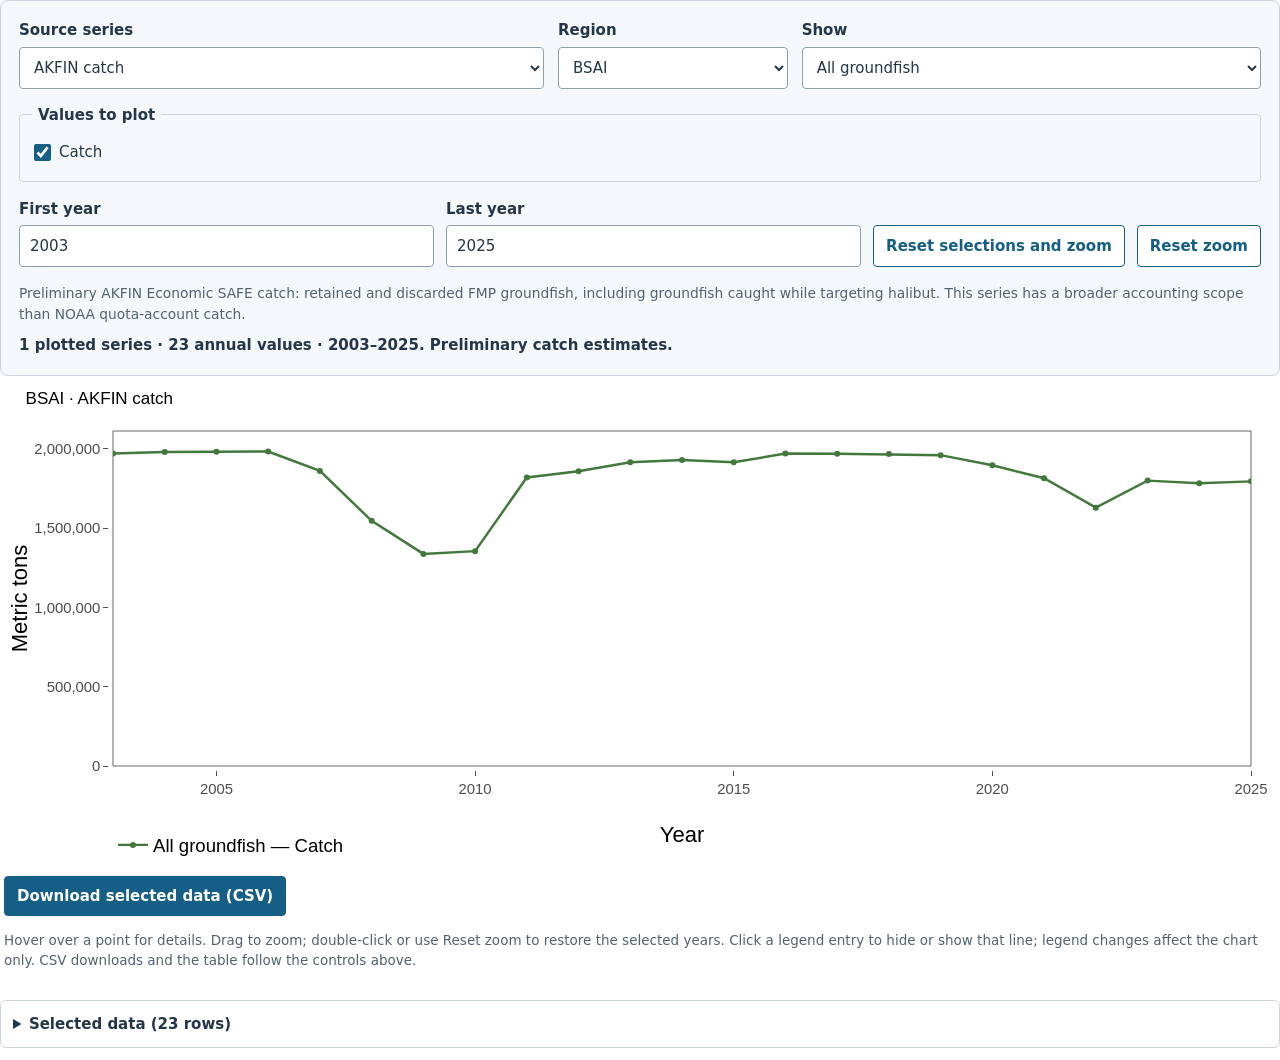
==== resources/ABC_TAC/doc/time-series-explorer/index.html @ 4c47a258 "Publish interactive species and time-series plotting controls" ====
<!DOCTYPE html>
<html lang="en">
<head>
<meta charset="utf-8"/>
<style>body{background-color:white;}</style>
<script src="lib/htmlwidgets-1.6.4/htmlwidgets.js"></script>
<script src="lib/plotly-binding-4.12.0/plotly.js"></script>
<script src="lib/typedarray-0.1/typedarray.min.js"></script>
<script src="lib/jquery-3.5.1/jquery.min.js"></script>
<link href="lib/crosstalk-1.2.2/css/crosstalk.min.css" rel="stylesheet" />
<script src="lib/crosstalk-1.2.2/js/crosstalk.min.js"></script>
<link href="lib/plotly-htmlwidgets-css-2.25.2/plotly-htmlwidgets.css" rel="stylesheet" />
<script src="lib/plotly-main-2.25.2/plotly-latest.min.js"></script>
  <title>GOA and BSAI time-series explorer</title>
  <meta name="viewport" content="width=device-width, initial-scale=1"/>
  <link rel="stylesheet" href="explorer.css"/>
  <script src="explorer.js"></script>
</head>
<body>
<div id="htmlwidget_container">
  <noscript>Enable JavaScript to use the controls. The parent page provides figures and CSV downloads.</noscript>
  <div id="council-ggplotly" style="width:100%;height:500px;" class="plotly html-widget"></div>
</div>
<script type="application/json" data-for="council-ggplotly">{"x":{"data":[{"x":[2003,2004,2005,2006,2007,2008,2009,2010,2011,2012,2013,2014,2015,2016,2017,2018,2019,2020,2021,2022,2023,2024,2025],"y":[1969730,1979754,1981117,1982557,1860419,1545687,1337116,1354486,1818902,1858060,1915142,1928984,1914729,1969380,1968943,1966175,1959523,1895965,1814311,1628446,1798977,1781824,1794251],"text":["BSAI · All groundfish<br>Catch: 1,969,730 metric tons<br>Year: 2003<br>AKFIN catch<br>Published regional total<br>Preliminary AKFIN Economic SAFE; retained catch plus estimated discards of<br>FMP groundfish, including groundfish caught while targeting halibut.<br>Source refreshed September 15, 2026. Category definitions may change over<br>time. AKFIN and NOAA CAR110 have different accounting scopes.","BSAI · All groundfish<br>Catch: 1,979,754 metric tons<br>Year: 2004<br>AKFIN catch<br>Published regional total<br>Preliminary AKFIN Economic SAFE; retained catch plus estimated discards of<br>FMP groundfish, including groundfish caught while targeting halibut.<br>Source refreshed September 15, 2026. Category definitions may change over<br>time. AKFIN and NOAA CAR110 have different accounting scopes.","BSAI · All groundfish<br>Catch: 1,981,117 metric tons<br>Year: 2005<br>AKFIN catch<br>Published regional total<br>Preliminary AKFIN Economic SAFE; retained catch plus estimated discards of<br>FMP groundfish, including groundfish caught while targeting halibut.<br>Source refreshed September 15, 2026. Category definitions may change over<br>time. AKFIN and NOAA CAR110 have different accounting scopes.","BSAI · All groundfish<br>Catch: 1,982,557 metric tons<br>Year: 2006<br>AKFIN catch<br>Published regional total<br>Preliminary AKFIN Economic SAFE; retained catch plus estimated discards of<br>FMP groundfish, including groundfish caught while targeting halibut.<br>Source refreshed September 15, 2026. Category definitions may change over<br>time. AKFIN and NOAA CAR110 have different accounting scopes.","BSAI · All groundfish<br>Catch: 1,860,419 metric tons<br>Year: 2007<br>AKFIN catch<br>Published regional total<br>Preliminary AKFIN Economic SAFE; retained catch plus estimated discards of<br>FMP groundfish, including groundfish caught while targeting halibut.<br>Source refreshed September 15, 2026. Category definitions may change over<br>time. AKFIN and NOAA CAR110 have different accounting scopes.","BSAI · All groundfish<br>Catch: 1,545,687 metric tons<br>Year: 2008<br>AKFIN catch<br>Published regional total<br>Preliminary AKFIN Economic SAFE; retained catch plus estimated discards of<br>FMP groundfish, including groundfish caught while targeting halibut.<br>Source refreshed September 15, 2026. Category definitions may change over<br>time. AKFIN and NOAA CAR110 have different accounting scopes.","BSAI · All groundfish<br>Catch: 1,337,116 metric tons<br>Year: 2009<br>AKFIN catch<br>Published regional total<br>Preliminary AKFIN Economic SAFE; retained catch plus estimated discards of<br>FMP groundfish, including groundfish caught while targeting halibut.<br>Source refreshed September 15, 2026. Category definitions may change over<br>time. AKFIN and NOAA CAR110 have different accounting scopes.","BSAI · All groundfish<br>Catch: 1,354,486 metric tons<br>Year: 2010<br>AKFIN catch<br>Published regional total<br>Preliminary AKFIN Economic SAFE; retained catch plus estimated discards of<br>FMP groundfish, including groundfish caught while targeting halibut.<br>Source refreshed September 15, 2026. Category definitions may change over<br>time. AKFIN and NOAA CAR110 have different accounting scopes.","BSAI · All groundfish<br>Catch: 1,818,902 metric tons<br>Year: 2011<br>AKFIN catch<br>Published regional total<br>Preliminary AKFIN Economic SAFE; retained catch plus estimated discards of<br>FMP groundfish, including groundfish caught while targeting halibut.<br>Source refreshed September 15, 2026. Category definitions may change over<br>time. AKFIN and NOAA CAR110 have different accounting scopes.","BSAI · All groundfish<br>Catch: 1,858,060 metric tons<br>Year: 2012<br>AKFIN catch<br>Published regional total<br>Preliminary AKFIN Economic SAFE; retained catch plus estimated discards of<br>FMP groundfish, including groundfish caught while targeting halibut.<br>Source refreshed September 15, 2026. Category definitions may change over<br>time. AKFIN and NOAA CAR110 have different accounting scopes.","BSAI · All groundfish<br>Catch: 1,915,142 metric tons<br>Year: 2013<br>AKFIN catch<br>Published regional total<br>Preliminary AKFIN Economic SAFE; retained catch plus estimated discards of<br>FMP groundfish, including groundfish caught while targeting halibut.<br>Source refreshed September 15, 2026. Category definitions may change over<br>time. AKFIN and NOAA CAR110 have different accounting scopes.","BSAI · All groundfish<br>Catch: 1,928,984 metric tons<br>Year: 2014<br>AKFIN catch<br>Published regional total<br>Preliminary AKFIN Economic SAFE; retained catch plus estimated discards of<br>FMP groundfish, including groundfish caught while targeting halibut.<br>Source refreshed September 15, 2026. Category definitions may change over<br>time. AKFIN and NOAA CAR110 have different accounting scopes.","BSAI · All groundfish<br>Catch: 1,914,729 metric tons<br>Year: 2015<br>AKFIN catch<br>Published regional total<br>Preliminary AKFIN Economic SAFE; retained catch plus estimated discards of<br>FMP groundfish, including groundfish caught while targeting halibut.<br>Source refreshed September 15, 2026. Category definitions may change over<br>time. AKFIN and NOAA CAR110 have different accounting scopes.","BSAI · All groundfish<br>Catch: 1,969,380 metric tons<br>Year: 2016<br>AKFIN catch<br>Published regional total<br>Preliminary AKFIN Economic SAFE; retained catch plus estimated discards of<br>FMP groundfish, including groundfish caught while targeting halibut.<br>Source refreshed September 15, 2026. Category definitions may change over<br>time. AKFIN and NOAA CAR110 have different accounting scopes.","BSAI · All groundfish<br>Catch: 1,968,943 metric tons<br>Year: 2017<br>AKFIN catch<br>Published regional total<br>Preliminary AKFIN Economic SAFE; retained catch plus estimated discards of<br>FMP groundfish, including groundfish caught while targeting halibut.<br>Source refreshed September 15, 2026. Category definitions may change over<br>time. AKFIN and NOAA CAR110 have different accounting scopes.","BSAI · All groundfish<br>Catch: 1,966,175 metric tons<br>Year: 2018<br>AKFIN catch<br>Published regional total<br>Preliminary AKFIN Economic SAFE; retained catch plus estimated discards of<br>FMP groundfish, including groundfish caught while targeting halibut.<br>Source refreshed September 15, 2026. Category definitions may change over<br>time. AKFIN and NOAA CAR110 have different accounting scopes.","BSAI · All groundfish<br>Catch: 1,959,523 metric tons<br>Year: 2019<br>AKFIN catch<br>Published regional total<br>Preliminary AKFIN Economic SAFE; retained catch plus estimated discards of<br>FMP groundfish, including groundfish caught while targeting halibut.<br>Source refreshed September 15, 2026. Category definitions may change over<br>time. AKFIN and NOAA CAR110 have different accounting scopes.","BSAI · All groundfish<br>Catch: 1,895,965 metric tons<br>Year: 2020<br>AKFIN catch<br>Published regional total<br>Preliminary AKFIN Economic SAFE; retained catch plus estimated discards of<br>FMP groundfish, including groundfish caught while targeting halibut.<br>Source refreshed September 15, 2026. Category definitions may change over<br>time. AKFIN and NOAA CAR110 have different accounting scopes.","BSAI · All groundfish<br>Catch: 1,814,311 metric tons<br>Year: 2021<br>AKFIN catch<br>Published regional total<br>Preliminary AKFIN Economic SAFE; retained catch plus estimated discards of<br>FMP groundfish, including groundfish caught while targeting halibut.<br>Source refreshed September 15, 2026. Category definitions may change over<br>time. AKFIN and NOAA CAR110 have different accounting scopes.","BSAI · All groundfish<br>Catch: 1,628,446 metric tons<br>Year: 2022<br>AKFIN catch<br>Published regional total<br>Preliminary AKFIN Economic SAFE; retained catch plus estimated discards of<br>FMP groundfish, including groundfish caught while targeting halibut.<br>Source refreshed September 15, 2026. Category definitions may change over<br>time. AKFIN and NOAA CAR110 have different accounting scopes.","BSAI · All groundfish<br>Catch: 1,798,977 metric tons<br>Year: 2023<br>AKFIN catch<br>Published regional total<br>Preliminary AKFIN Economic SAFE; retained catch plus estimated discards of<br>FMP groundfish, including groundfish caught while targeting halibut.<br>Source refreshed September 15, 2026. Category definitions may change over<br>time. AKFIN and NOAA CAR110 have different accounting scopes.","BSAI · All groundfish<br>Catch: 1,781,824 metric tons<br>Year: 2024<br>AKFIN catch<br>Published regional total<br>Preliminary AKFIN Economic SAFE; retained catch plus estimated discards of<br>FMP groundfish, including groundfish caught while targeting halibut.<br>Source refreshed September 15, 2026. Category definitions may change over<br>time. AKFIN and NOAA CAR110 have different accounting scopes.","BSAI · All groundfish<br>Catch: 1,794,251 metric tons<br>Year: 2025<br>AKFIN catch<br>Published regional total<br>Preliminary AKFIN Economic SAFE; retained catch plus estimated discards of<br>FMP groundfish, including groundfish caught while targeting halibut.<br>Source refreshed September 15, 2026. Category definitions may change over<br>time. AKFIN and NOAA CAR110 have different accounting scopes."],"type":"scatter","mode":"lines+markers","line":{"width":2.4566929133858273,"color":"#42783b","dash":"solid"},"hoveron":"points","name":"All groundfish — Catch","legendgroup":"series-001","showlegend":true,"xaxis":"x","yaxis":"y","hoverinfo":"text","visible":true,"connectgaps":false,"marker":{"size":6,"color":"#42783b","symbol":["circle","circle","circle","circle","circle","circle","circle","circle","circle","circle","circle","circle","circle","circle","circle","circle","circle","circle","circle","circle","circle","circle","circle"]},"frame":null},{"x":[2003,2004,2005,2006,2007,2008,2009,2010,2011,2012,2013,2014,2015,2016,2017,2018,2019,2020,2021,2022,2023,2024,2025],"y":[58060,60563,62014,61883,58747,58082,72807,68647,51822,47829,23181,30951,53277,54485,64446,70387,57471,58884,61335,58107,66613,72179,80613],"text":["BSAI · Atka Mackerel<br>Catch: 58,060 metric tons<br>Year: 2003<br>AKFIN catch<br>Rounded source species group<br>Preliminary AKFIN Economic SAFE; retained catch plus estimated discards of<br>FMP groundfish, including groundfish caught while targeting halibut.<br>Source refreshed September 15, 2026. Category definitions may change over<br>time. AKFIN and NOAA CAR110 have different accounting scopes.","BSAI · Atka Mackerel<br>Catch: 60,563 metric tons<br>Year: 2004<br>AKFIN catch<br>Rounded source species group<br>Preliminary AKFIN Economic SAFE; retained catch plus estimated discards of<br>FMP groundfish, including groundfish caught while targeting halibut.<br>Source refreshed September 15, 2026. Category definitions may change over<br>time. AKFIN and NOAA CAR110 have different accounting scopes.","BSAI · Atka Mackerel<br>Catch: 62,014 metric tons<br>Year: 2005<br>AKFIN catch<br>Rounded source species group<br>Preliminary AKFIN Economic SAFE; retained catch plus estimated discards of<br>FMP groundfish, including groundfish caught while targeting halibut.<br>Source refreshed September 15, 2026. Category definitions may change over<br>time. AKFIN and NOAA CAR110 have different accounting scopes.","BSAI · Atka Mackerel<br>Catch: 61,883 metric tons<br>Year: 2006<br>AKFIN catch<br>Rounded source species group<br>Preliminary AKFIN Economic SAFE; retained catch plus estimated discards of<br>FMP groundfish, including groundfish caught while targeting halibut.<br>Source refreshed September 15, 2026. Category definitions may change over<br>time. AKFIN and NOAA CAR110 have different accounting scopes.","BSAI · Atka Mackerel<br>Catch: 58,747 metric tons<br>Year: 2007<br>AKFIN catch<br>Rounded source species group<br>Preliminary AKFIN Economic SAFE; retained catch plus estimated discards of<br>FMP groundfish, including groundfish caught while targeting halibut.<br>Source refreshed September 15, 2026. Category definitions may change over<br>time. AKFIN and NOAA CAR110 have different accounting scopes.","BSAI · Atka Mackerel<br>Catch: 58,082 metric tons<br>Year: 2008<br>AKFIN catch<br>Rounded source species group<br>Preliminary AKFIN Economic SAFE; retained catch plus estimated discards of<br>FMP groundfish, including groundfish caught while targeting halibut.<br>Source refreshed September 15, 2026. Category definitions may change over<br>time. AKFIN and NOAA CAR110 have different accounting scopes.","BSAI · Atka Mackerel<br>Catch: 72,807 metric tons<br>Year: 2009<br>AKFIN catch<br>Rounded source species group<br>Preliminary AKFIN Economic SAFE; retained catch plus estimated discards of<br>FMP groundfish, including groundfish caught while targeting halibut.<br>Source refreshed September 15, 2026. Category definitions may change over<br>time. AKFIN and NOAA CAR110 have different accounting scopes.","BSAI · Atka Mackerel<br>Catch: 68,647 metric tons<br>Year: 2010<br>AKFIN catch<br>Rounded source species group<br>Preliminary AKFIN Economic SAFE; retained catch plus estimated discards of<br>FMP groundfish, including groundfish caught while targeting halibut.<br>Source refreshed September 15, 2026. Category definitions may change over<br>time. AKFIN and NOAA CAR110 have different accounting scopes.","BSAI · Atka Mackerel<br>Catch: 51,822 metric tons<br>Year: 2011<br>AKFIN catch<br>Rounded source species group<br>Preliminary AKFIN Economic SAFE; retained catch plus estimated discards of<br>FMP groundfish, including groundfish caught while targeting halibut.<br>Source refreshed September 15, 2026. Category definitions may change over<br>time. AKFIN and NOAA CAR110 have different accounting scopes.","BSAI · Atka Mackerel<br>Catch: 47,829 metric tons<br>Year: 2012<br>AKFIN catch<br>Rounded source species group<br>Preliminary AKFIN Economic SAFE; retained catch plus estimated discards of<br>FMP groundfish, including groundfish caught while targeting halibut.<br>Source refreshed September 15, 2026. Category definitions may change over<br>time. AKFIN and NOAA CAR110 have different accounting scopes.","BSAI · Atka Mackerel<br>Catch: 23,181 metric tons<br>Year: 2013<br>AKFIN catch<br>Rounded source species group<br>Preliminary AKFIN Economic SAFE; retained catch plus estimated discards of<br>FMP groundfish, including groundfish caught while targeting halibut.<br>Source refreshed September 15, 2026. Category definitions may change over<br>time. AKFIN and NOAA CAR110 have different accounting scopes.","BSAI · Atka Mackerel<br>Catch: 30,951 metric tons<br>Year: 2014<br>AKFIN catch<br>Rounded source species group<br>Preliminary AKFIN Economic SAFE; retained catch plus estimated discards of<br>FMP groundfish, including groundfish caught while targeting halibut.<br>Source refreshed September 15, 2026. Category definitions may change over<br>time. AKFIN and NOAA CAR110 have different accounting scopes.","BSAI · Atka Mackerel<br>Catch: 53,277 metric tons<br>Year: 2015<br>AKFIN catch<br>Rounded source species group<br>Preliminary AKFIN Economic SAFE; retained catch plus estimated discards of<br>FMP groundfish, including groundfish caught while targeting halibut.<br>Source refreshed September 15, 2026. Category definitions may change over<br>time. AKFIN and NOAA CAR110 have different accounting scopes.","BSAI · Atka Mackerel<br>Catch: 54,485 metric tons<br>Year: 2016<br>AKFIN catch<br>Rounded source species group<br>Preliminary AKFIN Economic SAFE; retained catch plus estimated discards of<br>FMP groundfish, including groundfish caught while targeting halibut.<br>Source refreshed September 15, 2026. Category definitions may change over<br>time. AKFIN and NOAA CAR110 have different accounting scopes.","BSAI · Atka Mackerel<br>Catch: 64,446 metric tons<br>Year: 2017<br>AKFIN catch<br>Rounded source species group<br>Preliminary AKFIN Economic SAFE; retained catch plus estimated discards of<br>FMP groundfish, including groundfish caught while targeting halibut.<br>Source refreshed September 15, 2026. Category definitions may change over<br>time. AKFIN and NOAA CAR110 have different accounting scopes.","BSAI · Atka Mackerel<br>Catch: 70,387 metric tons<br>Year: 2018<br>AKFIN catch<br>Rounded source species group<br>Preliminary AKFIN Economic SAFE; retained catch plus estimated discards of<br>FMP groundfish, including groundfish caught while targeting halibut.<br>Source refreshed September 15, 2026. Category definitions may change over<br>time. AKFIN and NOAA CAR110 have different accounting scopes.","BSAI · Atka Mackerel<br>Catch: 57,471 metric tons<br>Year: 2019<br>AKFIN catch<br>Rounded source species group<br>Preliminary AKFIN Economic SAFE; retained catch plus estimated discards of<br>FMP groundfish, including groundfish caught while targeting halibut.<br>Source refreshed September 15, 2026. Category definitions may change over<br>time. AKFIN and NOAA CAR110 have different accounting scopes.","BSAI · Atka Mackerel<br>Catch: 58,884 metric tons<br>Year: 2020<br>AKFIN catch<br>Rounded source species group<br>Preliminary AKFIN Economic SAFE; retained catch plus estimated discards of<br>FMP groundfish, including groundfish caught while targeting halibut.<br>Source refreshed September 15, 2026. Category definitions may change over<br>time. AKFIN and NOAA CAR110 have different accounting scopes.","BSAI · Atka Mackerel<br>Catch: 61,335 metric tons<br>Year: 2021<br>AKFIN catch<br>Rounded source species group<br>Preliminary AKFIN Economic SAFE; retained catch plus estimated discards of<br>FMP groundfish, including groundfish caught while targeting halibut.<br>Source refreshed September 15, 2026. Category definitions may change over<br>time. AKFIN and NOAA CAR110 have different accounting scopes.","BSAI · Atka Mackerel<br>Catch: 58,107 metric tons<br>Year: 2022<br>AKFIN catch<br>Rounded source species group<br>Preliminary AKFIN Economic SAFE; retained catch plus estimated discards of<br>FMP groundfish, including groundfish caught while targeting halibut.<br>Source refreshed September 15, 2026. Category definitions may change over<br>time. AKFIN and NOAA CAR110 have different accounting scopes.","BSAI · Atka Mackerel<br>Catch: 66,613 metric tons<br>Year: 2023<br>AKFIN catch<br>Rounded source species group<br>Preliminary AKFIN Economic SAFE; retained catch plus estimated discards of<br>FMP groundfish, including groundfish caught while targeting halibut.<br>Source refreshed September 15, 2026. Category definitions may change over<br>time. AKFIN and NOAA CAR110 have different accounting scopes.","BSAI · Atka Mackerel<br>Catch: 72,179 metric tons<br>Year: 2024<br>AKFIN catch<br>Rounded source species group<br>Preliminary AKFIN Economic SAFE; retained catch plus estimated discards of<br>FMP groundfish, including groundfish caught while targeting halibut.<br>Source refreshed September 15, 2026. Category definitions may change over<br>time. AKFIN and NOAA CAR110 have different accounting scopes.","BSAI · Atka Mackerel<br>Catch: 80,613 metric tons<br>Year: 2025<br>AKFIN catch<br>Rounded source species group<br>Preliminary AKFIN Economic SAFE; retained catch plus estimated discards of<br>FMP groundfish, including groundfish caught while targeting halibut.<br>Source refreshed September 15, 2026. Category definitions may change over<br>time. AKFIN and NOAA CAR110 have different accounting scopes."],"type":"scatter","mode":"lines+markers","line":{"width":2.4566929133858273,"color":"#6b6140","dash":"solid"},"hoveron":"points","name":"Atka Mackerel — Catch","legendgroup":"series-002","showlegend":true,"xaxis":"x","yaxis":"y","hoverinfo":"text","visible":false,"connectgaps":false,"marker":{"size":6,"color":"#6b6140","symbol":["circle","circle","circle","circle","circle","circle","circle","circle","circle","circle","circle","circle","circle","circle","circle","circle","circle","circle","circle","circle","circle","circle","circle"]},"frame":null},{"x":[2003,2004,2005,2006,2007,2008,2009,2010,2011,2012,2013,2014,2015,2016,2017,2018,2019,2020,2021,2022,2023,2024,2025],"y":[159244,174710,180492,189506,216215,269992,226324,253265,286375,291552,297679,276641,219719,225532,211377,212227,208640,214060,169238,218857,182871,164423,169641],"text":["BSAI · Flatfish<br>Catch: 159,244 metric tons<br>Year: 2003<br>AKFIN catch<br>Rounded source species group<br>Preliminary AKFIN Economic SAFE; retained catch plus estimated discards of<br>FMP groundfish, including groundfish caught while targeting halibut.<br>Source refreshed September 15, 2026. Category definitions may change over<br>time. AKFIN and NOAA CAR110 have different accounting scopes.","BSAI · Flatfish<br>Catch: 174,710 metric tons<br>Year: 2004<br>AKFIN catch<br>Rounded source species group<br>Preliminary AKFIN Economic SAFE; retained catch plus estimated discards of<br>FMP groundfish, including groundfish caught while targeting halibut.<br>Source refreshed September 15, 2026. Category definitions may change over<br>time. AKFIN and NOAA CAR110 have different accounting scopes.","BSAI · Flatfish<br>Catch: 180,492 metric tons<br>Year: 2005<br>AKFIN catch<br>Rounded source species group<br>Preliminary AKFIN Economic SAFE; retained catch plus estimated discards of<br>FMP groundfish, including groundfish caught while targeting halibut.<br>Source refreshed September 15, 2026. Category definitions may change over<br>time. AKFIN and NOAA CAR110 have different accounting scopes.","BSAI · Flatfish<br>Catch: 189,506 metric tons<br>Year: 2006<br>AKFIN catch<br>Rounded source species group<br>Preliminary AKFIN Economic SAFE; retained catch plus estimated discards of<br>FMP groundfish, including groundfish caught while targeting halibut.<br>Source refreshed September 15, 2026. Category definitions may change over<br>time. AKFIN and NOAA CAR110 have different accounting scopes.","BSAI · Flatfish<br>Catch: 216,215 metric tons<br>Year: 2007<br>AKFIN catch<br>Rounded source species group<br>Preliminary AKFIN Economic SAFE; retained catch plus estimated discards of<br>FMP groundfish, including groundfish caught while targeting halibut.<br>Source refreshed September 15, 2026. Category definitions may change over<br>time. AKFIN and NOAA CAR110 have different accounting scopes.","BSAI · Flatfish<br>Catch: 269,992 metric tons<br>Year: 2008<br>AKFIN catch<br>Rounded source species group<br>Preliminary AKFIN Economic SAFE; retained catch plus estimated discards of<br>FMP groundfish, including groundfish caught while targeting halibut.<br>Source refreshed September 15, 2026. Category definitions may change over<br>time. AKFIN and NOAA CAR110 have different accounting scopes.","BSAI · Flatfish<br>Catch: 226,324 metric tons<br>Year: 2009<br>AKFIN catch<br>Rounded source species group<br>Preliminary AKFIN Economic SAFE; retained catch plus estimated discards of<br>FMP groundfish, including groundfish caught while targeting halibut.<br>Source refreshed September 15, 2026. Category definitions may change over<br>time. AKFIN and NOAA CAR110 have different accounting scopes.","BSAI · Flatfish<br>Catch: 253,265 metric tons<br>Year: 2010<br>AKFIN catch<br>Rounded source species group<br>Preliminary AKFIN Economic SAFE; retained catch plus estimated discards of<br>FMP groundfish, including groundfish caught while targeting halibut.<br>Source refreshed September 15, 2026. Category definitions may change over<br>time. AKFIN and NOAA CAR110 have different accounting scopes.","BSAI · Flatfish<br>Catch: 286,375 metric tons<br>Year: 2011<br>AKFIN catch<br>Rounded source species group<br>Preliminary AKFIN Economic SAFE; retained catch plus estimated discards of<br>FMP groundfish, including groundfish caught while targeting halibut.<br>Source refreshed September 15, 2026. Category definitions may change over<br>time. AKFIN and NOAA CAR110 have different accounting scopes.","BSAI · Flatfish<br>Catch: 291,552 metric tons<br>Year: 2012<br>AKFIN catch<br>Rounded source species group<br>Preliminary AKFIN Economic SAFE; retained catch plus estimated discards of<br>FMP groundfish, including groundfish caught while targeting halibut.<br>Source refreshed September 15, 2026. Category definitions may change over<br>time. AKFIN and NOAA CAR110 have different accounting scopes.","BSAI · Flatfish<br>Catch: 297,679 metric tons<br>Year: 2013<br>AKFIN catch<br>Rounded source species group<br>Preliminary AKFIN Economic SAFE; retained catch plus estimated discards of<br>FMP groundfish, including groundfish caught while targeting halibut.<br>Source refreshed September 15, 2026. Category definitions may change over<br>time. AKFIN and NOAA CAR110 have different accounting scopes.","BSAI · Flatfish<br>Catch: 276,641 metric tons<br>Year: 2014<br>AKFIN catch<br>Rounded source species group<br>Preliminary AKFIN Economic SAFE; retained catch plus estimated discards of<br>FMP groundfish, including groundfish caught while targeting halibut.<br>Source refreshed September 15, 2026. Category definitions may change over<br>time. AKFIN and NOAA CAR110 have different accounting scopes.","BSAI · Flatfish<br>Catch: 219,719 metric tons<br>Year: 2015<br>AKFIN catch<br>Rounded source species group<br>Preliminary AKFIN Economic SAFE; retained catch plus estimated discards of<br>FMP groundfish, including groundfish caught while targeting halibut.<br>Source refreshed September 15, 2026. Category definitions may change over<br>time. AKFIN and NOAA CAR110 have different accounting scopes.","BSAI · Flatfish<br>Catch: 225,532 metric tons<br>Year: 2016<br>AKFIN catch<br>Rounded source species group<br>Preliminary AKFIN Economic SAFE; retained catch plus estimated discards of<br>FMP groundfish, including groundfish caught while targeting halibut.<br>Source refreshed September 15, 2026. Category definitions may change over<br>time. AKFIN and NOAA CAR110 have different accounting scopes.","BSAI · Flatfish<br>Catch: 211,377 metric tons<br>Year: 2017<br>AKFIN catch<br>Rounded source species group<br>Preliminary AKFIN Economic SAFE; retained catch plus estimated discards of<br>FMP groundfish, including groundfish caught while targeting halibut.<br>Source refreshed September 15, 2026. Category definitions may change over<br>time. AKFIN and NOAA CAR110 have different accounting scopes.","BSAI · Flatfish<br>Catch: 212,227 metric tons<br>Year: 2018<br>AKFIN catch<br>Rounded source species group<br>Preliminary AKFIN Economic SAFE; retained catch plus estimated discards of<br>FMP groundfish, including groundfish caught while targeting halibut.<br>Source refreshed September 15, 2026. Category definitions may change over<br>time. AKFIN and NOAA CAR110 have different accounting scopes.","BSAI · Flatfish<br>Catch: 208,640 metric tons<br>Year: 2019<br>AKFIN catch<br>Rounded source species group<br>Preliminary AKFIN Economic SAFE; retained catch plus estimated discards of<br>FMP groundfish, including groundfish caught while targeting halibut.<br>Source refreshed September 15, 2026. Category definitions may change over<br>time. AKFIN and NOAA CAR110 have different accounting scopes.","BSAI · Flatfish<br>Catch: 214,060 metric tons<br>Year: 2020<br>AKFIN catch<br>Rounded source species group<br>Preliminary AKFIN Economic SAFE; retained catch plus estimated discards of<br>FMP groundfish, including groundfish caught while targeting halibut.<br>Source refreshed September 15, 2026. Category definitions may change over<br>time. AKFIN and NOAA CAR110 have different accounting scopes.","BSAI · Flatfish<br>Catch: 169,238 metric tons<br>Year: 2021<br>AKFIN catch<br>Rounded source species group<br>Preliminary AKFIN Economic SAFE; retained catch plus estimated discards of<br>FMP groundfish, including groundfish caught while targeting halibut.<br>Source refreshed September 15, 2026. Category definitions may change over<br>time. AKFIN and NOAA CAR110 have different accounting scopes.","BSAI · Flatfish<br>Catch: 218,857 metric tons<br>Year: 2022<br>AKFIN catch<br>Rounded source species group<br>Preliminary AKFIN Economic SAFE; retained catch plus estimated discards of<br>FMP groundfish, including groundfish caught while targeting halibut.<br>Source refreshed September 15, 2026. Category definitions may change over<br>time. AKFIN and NOAA CAR110 have different accounting scopes.","BSAI · Flatfish<br>Catch: 182,871 metric tons<br>Year: 2023<br>AKFIN catch<br>Rounded source species group<br>Preliminary AKFIN Economic SAFE; retained catch plus estimated discards of<br>FMP groundfish, including groundfish caught while targeting halibut.<br>Source refreshed September 15, 2026. Category definitions may change over<br>time. AKFIN and NOAA CAR110 have different accounting scopes.","BSAI · Flatfish<br>Catch: 164,423 metric tons<br>Year: 2024<br>AKFIN catch<br>Rounded source species group<br>Preliminary AKFIN Economic SAFE; retained catch plus estimated discards of<br>FMP groundfish, including groundfish caught while targeting halibut.<br>Source refreshed September 15, 2026. Category definitions may change over<br>time. AKFIN and NOAA CAR110 have different accounting scopes.","BSAI · Flatfish<br>Catch: 169,641 metric tons<br>Year: 2025<br>AKFIN catch<br>Rounded source species group<br>Preliminary AKFIN Economic SAFE; retained catch plus estimated discards of<br>FMP groundfish, including groundfish caught while targeting halibut.<br>Source refreshed September 15, 2026. Category definitions may change over<br>time. AKFIN and NOAA CAR110 have different accounting scopes."],"type":"scatter","mode":"lines+markers","line":{"width":2.4566929133858273,"color":"#a44d18","dash":"solid"},"hoveron":"points","name":"Flatfish — Catch","legendgroup":"series-003","showlegend":true,"xaxis":"x","yaxis":"y","hoverinfo":"text","visible":false,"connectgaps":false,"marker":{"size":6,"color":"#a44d18","symbol":["circle","circle","circle","circle","circle","circle","circle","circle","circle","circle","circle","circle","circle","circle","circle","circle","circle","circle","circle","circle","circle","circle","circle"]},"frame":null},{"x":[2003,2004,2005,2006,2007,2008,2009,2010,2011,2012,2013,2014,2015,2016,2017,2018,2019,2020,2021,2022,2023,2024,2025],"y":[29112,30469,30670,28436,27988,31016,28243,23796,30242,31516,33528,34631,36147,35901,39370,38228,26179,25300,20423,29614,26502,27571,22248],"text":["BSAI · Other Groundfish<br>Catch: 29,112 metric tons<br>Year: 2003<br>AKFIN catch<br>Rounded source species group<br>Preliminary AKFIN Economic SAFE; retained catch plus estimated discards of<br>FMP groundfish, including groundfish caught while targeting halibut.<br>Source refreshed September 15, 2026. Category definitions may change over<br>time. AKFIN and NOAA CAR110 have different accounting scopes.","BSAI · Other Groundfish<br>Catch: 30,469 metric tons<br>Year: 2004<br>AKFIN catch<br>Rounded source species group<br>Preliminary AKFIN Economic SAFE; retained catch plus estimated discards of<br>FMP groundfish, including groundfish caught while targeting halibut.<br>Source refreshed September 15, 2026. Category definitions may change over<br>time. AKFIN and NOAA CAR110 have different accounting scopes.","BSAI · Other Groundfish<br>Catch: 30,670 metric tons<br>Year: 2005<br>AKFIN catch<br>Rounded source species group<br>Preliminary AKFIN Economic SAFE; retained catch plus estimated discards of<br>FMP groundfish, including groundfish caught while targeting halibut.<br>Source refreshed September 15, 2026. Category definitions may change over<br>time. AKFIN and NOAA CAR110 have different accounting scopes.","BSAI · Other Groundfish<br>Catch: 28,436 metric tons<br>Year: 2006<br>AKFIN catch<br>Rounded source species group<br>Preliminary AKFIN Economic SAFE; retained catch plus estimated discards of<br>FMP groundfish, including groundfish caught while targeting halibut.<br>Source refreshed September 15, 2026. Category definitions may change over<br>time. AKFIN and NOAA CAR110 have different accounting scopes.","BSAI · Other Groundfish<br>Catch: 27,988 metric tons<br>Year: 2007<br>AKFIN catch<br>Rounded source species group<br>Preliminary AKFIN Economic SAFE; retained catch plus estimated discards of<br>FMP groundfish, including groundfish caught while targeting halibut.<br>Source refreshed September 15, 2026. Category definitions may change over<br>time. AKFIN and NOAA CAR110 have different accounting scopes.","BSAI · Other Groundfish<br>Catch: 31,016 metric tons<br>Year: 2008<br>AKFIN catch<br>Rounded source species group<br>Preliminary AKFIN Economic SAFE; retained catch plus estimated discards of<br>FMP groundfish, including groundfish caught while targeting halibut.<br>Source refreshed September 15, 2026. Category definitions may change over<br>time. AKFIN and NOAA CAR110 have different accounting scopes.","BSAI · Other Groundfish<br>Catch: 28,243 metric tons<br>Year: 2009<br>AKFIN catch<br>Rounded source species group<br>Preliminary AKFIN Economic SAFE; retained catch plus estimated discards of<br>FMP groundfish, including groundfish caught while targeting halibut.<br>Source refreshed September 15, 2026. Category definitions may change over<br>time. AKFIN and NOAA CAR110 have different accounting scopes.","BSAI · Other Groundfish<br>Catch: 23,796 metric tons<br>Year: 2010<br>AKFIN catch<br>Rounded source species group<br>Preliminary AKFIN Economic SAFE; retained catch plus estimated discards of<br>FMP groundfish, including groundfish caught while targeting halibut.<br>Source refreshed September 15, 2026. Category definitions may change over<br>time. AKFIN and NOAA CAR110 have different accounting scopes.","BSAI · Other Groundfish<br>Catch: 30,242 metric tons<br>Year: 2011<br>AKFIN catch<br>Rounded source species group<br>Preliminary AKFIN Economic SAFE; retained catch plus estimated discards of<br>FMP groundfish, including groundfish caught while targeting halibut.<br>Source refreshed September 15, 2026. Category definitions may change over<br>time. AKFIN and NOAA CAR110 have different accounting scopes.","BSAI · Other Groundfish<br>Catch: 31,516 metric tons<br>Year: 2012<br>AKFIN catch<br>Rounded source species group<br>Preliminary AKFIN Economic SAFE; retained catch plus estimated discards of<br>FMP groundfish, including groundfish caught while targeting halibut.<br>Source refreshed September 15, 2026. Category definitions may change over<br>time. AKFIN and NOAA CAR110 have different accounting scopes.","BSAI · Other Groundfish<br>Catch: 33,528 metric tons<br>Year: 2013<br>AKFIN catch<br>Rounded source species group<br>Preliminary AKFIN Economic SAFE; retained catch plus estimated discards of<br>FMP groundfish, including groundfish caught while targeting halibut.<br>Source refreshed September 15, 2026. Category definitions may change over<br>time. AKFIN and NOAA CAR110 have different accounting scopes.","BSAI · Other Groundfish<br>Catch: 34,631 metric tons<br>Year: 2014<br>AKFIN catch<br>Rounded source species group<br>Preliminary AKFIN Economic SAFE; retained catch plus estimated discards of<br>FMP groundfish, including groundfish caught while targeting halibut.<br>Source refreshed September 15, 2026. Category definitions may change over<br>time. AKFIN and NOAA CAR110 have different accounting scopes.","BSAI · Other Groundfish<br>Catch: 36,147 metric tons<br>Year: 2015<br>AKFIN catch<br>Rounded source species group<br>Preliminary AKFIN Economic SAFE; retained catch plus estimated discards of<br>FMP groundfish, including groundfish caught while targeting halibut.<br>Source refreshed September 15, 2026. Category definitions may change over<br>time. AKFIN and NOAA CAR110 have different accounting scopes.","BSAI · Other Groundfish<br>Catch: 35,901 metric tons<br>Year: 2016<br>AKFIN catch<br>Rounded source species group<br>Preliminary AKFIN Economic SAFE; retained catch plus estimated discards of<br>FMP groundfish, including groundfish caught while targeting halibut.<br>Source refreshed September 15, 2026. Category definitions may change over<br>time. AKFIN and NOAA CAR110 have different accounting scopes.","BSAI · Other Groundfish<br>Catch: 39,370 metric tons<br>Year: 2017<br>AKFIN catch<br>Rounded source species group<br>Preliminary AKFIN Economic SAFE; retained catch plus estimated discards of<br>FMP groundfish, including groundfish caught while targeting halibut.<br>Source refreshed September 15, 2026. Category definitions may change over<br>time. AKFIN and NOAA CAR110 have different accounting scopes.","BSAI · Other Groundfish<br>Catch: 38,228 metric tons<br>Year: 2018<br>AKFIN catch<br>Rounded source species group<br>Preliminary AKFIN Economic SAFE; retained catch plus estimated discards of<br>FMP groundfish, including groundfish caught while targeting halibut.<br>Source refreshed September 15, 2026. Category definitions may change over<br>time. AKFIN and NOAA CAR110 have different accounting scopes.","BSAI · Other Groundfish<br>Catch: 26,179 metric tons<br>Year: 2019<br>AKFIN catch<br>Rounded source species group<br>Preliminary AKFIN Economic SAFE; retained catch plus estimated discards of<br>FMP groundfish, including groundfish caught while targeting halibut.<br>Source refreshed September 15, 2026. Category definitions may change over<br>time. AKFIN and NOAA CAR110 have different accounting scopes.","BSAI · Other Groundfish<br>Catch: 25,300 metric tons<br>Year: 2020<br>AKFIN catch<br>Rounded source species group<br>Preliminary AKFIN Economic SAFE; retained catch plus estimated discards of<br>FMP groundfish, including groundfish caught while targeting halibut.<br>Source refreshed September 15, 2026. Category definitions may change over<br>time. AKFIN and NOAA CAR110 have different accounting scopes.","BSAI · Other Groundfish<br>Catch: 20,423 metric tons<br>Year: 2021<br>AKFIN catch<br>Rounded source species group<br>Preliminary AKFIN Economic SAFE; retained catch plus estimated discards of<br>FMP groundfish, including groundfish caught while targeting halibut.<br>Source refreshed September 15, 2026. Category definitions may change over<br>time. AKFIN and NOAA CAR110 have different accounting scopes.","BSAI · Other Groundfish<br>Catch: 29,614 metric tons<br>Year: 2022<br>AKFIN catch<br>Rounded source species group<br>Preliminary AKFIN Economic SAFE; retained catch plus estimated discards of<br>FMP groundfish, including groundfish caught while targeting halibut.<br>Source refreshed September 15, 2026. Category definitions may change over<br>time. AKFIN and NOAA CAR110 have different accounting scopes.","BSAI · Other Groundfish<br>Catch: 26,502 metric tons<br>Year: 2023<br>AKFIN catch<br>Rounded source species group<br>Preliminary AKFIN Economic SAFE; retained catch plus estimated discards of<br>FMP groundfish, including groundfish caught while targeting halibut.<br>Source refreshed September 15, 2026. Category definitions may change over<br>time. AKFIN and NOAA CAR110 have different accounting scopes.","BSAI · Other Groundfish<br>Catch: 27,571 metric tons<br>Year: 2024<br>AKFIN catch<br>Rounded source species group<br>Preliminary AKFIN Economic SAFE; retained catch plus estimated discards of<br>FMP groundfish, including groundfish caught while targeting halibut.<br>Source refreshed September 15, 2026. Category definitions may change over<br>time. AKFIN and NOAA CAR110 have different accounting scopes.","BSAI · Other Groundfish<br>Catch: 22,248 metric tons<br>Year: 2025<br>AKFIN catch<br>Rounded source species group<br>Preliminary AKFIN Economic SAFE; retained catch plus estimated discards of<br>FMP groundfish, including groundfish caught while targeting halibut.<br>Source refreshed September 15, 2026. Category definitions may change over<br>time. AKFIN and NOAA CAR110 have different accounting scopes."],"type":"scatter","mode":"lines+markers","line":{"width":2.4566929133858273,"color":"#a13d6f","dash":"solid"},"hoveron":"points","name":"Other Groundfish — Catch","legendgroup":"series-004","showlegend":true,"xaxis":"x","yaxis":"y","hoverinfo":"text","visible":false,"connectgaps":false,"marker":{"size":6,"color":"#a13d6f","symbol":["circle","circle","circle","circle","circle","circle","circle","circle","circle","circle","circle","circle","circle","circle","circle","circle","circle","circle","circle","circle","circle","circle","circle"]},"frame":null},{"x":[2003,2004,2005,2006,2007,2008,2009,2010,2011,2012,2013,2014,2015,2016,2017,2018,2019,2020,2021,2022,2023,2024,2025],"y":[207900,212621,205633,193029,174484,171030,175756,171850,220089,250840,250301,249319,242045,260865,253029,220281,198049,169930,135756,160662,151453,146955,143678],"text":["BSAI · Pacific Cod<br>Catch: 207,900 metric tons<br>Year: 2003<br>AKFIN catch<br>Rounded source species group<br>Preliminary AKFIN Economic SAFE; retained catch plus estimated discards of<br>FMP groundfish, including groundfish caught while targeting halibut.<br>Source refreshed September 15, 2026. Category definitions may change over<br>time. AKFIN and NOAA CAR110 have different accounting scopes.","BSAI · Pacific Cod<br>Catch: 212,621 metric tons<br>Year: 2004<br>AKFIN catch<br>Rounded source species group<br>Preliminary AKFIN Economic SAFE; retained catch plus estimated discards of<br>FMP groundfish, including groundfish caught while targeting halibut.<br>Source refreshed September 15, 2026. Category definitions may change over<br>time. AKFIN and NOAA CAR110 have different accounting scopes.","BSAI · Pacific Cod<br>Catch: 205,633 metric tons<br>Year: 2005<br>AKFIN catch<br>Rounded source species group<br>Preliminary AKFIN Economic SAFE; retained catch plus estimated discards of<br>FMP groundfish, including groundfish caught while targeting halibut.<br>Source refreshed September 15, 2026. Category definitions may change over<br>time. AKFIN and NOAA CAR110 have different accounting scopes.","BSAI · Pacific Cod<br>Catch: 193,029 metric tons<br>Year: 2006<br>AKFIN catch<br>Rounded source species group<br>Preliminary AKFIN Economic SAFE; retained catch plus estimated discards of<br>FMP groundfish, including groundfish caught while targeting halibut.<br>Source refreshed September 15, 2026. Category definitions may change over<br>time. AKFIN and NOAA CAR110 have different accounting scopes.","BSAI · Pacific Cod<br>Catch: 174,484 metric tons<br>Year: 2007<br>AKFIN catch<br>Rounded source species group<br>Preliminary AKFIN Economic SAFE; retained catch plus estimated discards of<br>FMP groundfish, including groundfish caught while targeting halibut.<br>Source refreshed September 15, 2026. Category definitions may change over<br>time. AKFIN and NOAA CAR110 have different accounting scopes.","BSAI · Pacific Cod<br>Catch: 171,030 metric tons<br>Year: 2008<br>AKFIN catch<br>Rounded source species group<br>Preliminary AKFIN Economic SAFE; retained catch plus estimated discards of<br>FMP groundfish, including groundfish caught while targeting halibut.<br>Source refreshed September 15, 2026. Category definitions may change over<br>time. AKFIN and NOAA CAR110 have different accounting scopes.","BSAI · Pacific Cod<br>Catch: 175,756 metric tons<br>Year: 2009<br>AKFIN catch<br>Rounded source species group<br>Preliminary AKFIN Economic SAFE; retained catch plus estimated discards of<br>FMP groundfish, including groundfish caught while targeting halibut.<br>Source refreshed September 15, 2026. Category definitions may change over<br>time. AKFIN and NOAA CAR110 have different accounting scopes.","BSAI · Pacific Cod<br>Catch: 171,850 metric tons<br>Year: 2010<br>AKFIN catch<br>Rounded source species group<br>Preliminary AKFIN Economic SAFE; retained catch plus estimated discards of<br>FMP groundfish, including groundfish caught while targeting halibut.<br>Source refreshed September 15, 2026. Category definitions may change over<br>time. AKFIN and NOAA CAR110 have different accounting scopes.","BSAI · Pacific Cod<br>Catch: 220,089 metric tons<br>Year: 2011<br>AKFIN catch<br>Rounded source species group<br>Preliminary AKFIN Economic SAFE; retained catch plus estimated discards of<br>FMP groundfish, including groundfish caught while targeting halibut.<br>Source refreshed September 15, 2026. Category definitions may change over<br>time. AKFIN and NOAA CAR110 have different accounting scopes.","BSAI · Pacific Cod<br>Catch: 250,840 metric tons<br>Year: 2012<br>AKFIN catch<br>Rounded source species group<br>Preliminary AKFIN Economic SAFE; retained catch plus estimated discards of<br>FMP groundfish, including groundfish caught while targeting halibut.<br>Source refreshed September 15, 2026. Category definitions may change over<br>time. AKFIN and NOAA CAR110 have different accounting scopes.","BSAI · Pacific Cod<br>Catch: 250,301 metric tons<br>Year: 2013<br>AKFIN catch<br>Rounded source species group<br>Preliminary AKFIN Economic SAFE; retained catch plus estimated discards of<br>FMP groundfish, including groundfish caught while targeting halibut.<br>Source refreshed September 15, 2026. Category definitions may change over<br>time. AKFIN and NOAA CAR110 have different accounting scopes.","BSAI · Pacific Cod<br>Catch: 249,319 metric tons<br>Year: 2014<br>AKFIN catch<br>Rounded source species group<br>Preliminary AKFIN Economic SAFE; retained catch plus estimated discards of<br>FMP groundfish, including groundfish caught while targeting halibut.<br>Source refreshed September 15, 2026. Category definitions may change over<br>time. AKFIN and NOAA CAR110 have different accounting scopes.","BSAI · Pacific Cod<br>Catch: 242,045 metric tons<br>Year: 2015<br>AKFIN catch<br>Rounded source species group<br>Preliminary AKFIN Economic SAFE; retained catch plus estimated discards of<br>FMP groundfish, including groundfish caught while targeting halibut.<br>Source refreshed September 15, 2026. Category definitions may change over<br>time. AKFIN and NOAA CAR110 have different accounting scopes.","BSAI · Pacific Cod<br>Catch: 260,865 metric tons<br>Year: 2016<br>AKFIN catch<br>Rounded source species group<br>Preliminary AKFIN Economic SAFE; retained catch plus estimated discards of<br>FMP groundfish, including groundfish caught while targeting halibut.<br>Source refreshed September 15, 2026. Category definitions may change over<br>time. AKFIN and NOAA CAR110 have different accounting scopes.","BSAI · Pacific Cod<br>Catch: 253,029 metric tons<br>Year: 2017<br>AKFIN catch<br>Rounded source species group<br>Preliminary AKFIN Economic SAFE; retained catch plus estimated discards of<br>FMP groundfish, including groundfish caught while targeting halibut.<br>Source refreshed September 15, 2026. Category definitions may change over<br>time. AKFIN and NOAA CAR110 have different accounting scopes.","BSAI · Pacific Cod<br>Catch: 220,281 metric tons<br>Year: 2018<br>AKFIN catch<br>Rounded source species group<br>Preliminary AKFIN Economic SAFE; retained catch plus estimated discards of<br>FMP groundfish, including groundfish caught while targeting halibut.<br>Source refreshed September 15, 2026. Category definitions may change over<br>time. AKFIN and NOAA CAR110 have different accounting scopes.","BSAI · Pacific Cod<br>Catch: 198,049 metric tons<br>Year: 2019<br>AKFIN catch<br>Rounded source species group<br>Preliminary AKFIN Economic SAFE; retained catch plus estimated discards of<br>FMP groundfish, including groundfish caught while targeting halibut.<br>Source refreshed September 15, 2026. Category definitions may change over<br>time. AKFIN and NOAA CAR110 have different accounting scopes.","BSAI · Pacific Cod<br>Catch: 169,930 metric tons<br>Year: 2020<br>AKFIN catch<br>Rounded source species group<br>Preliminary AKFIN Economic SAFE; retained catch plus estimated discards of<br>FMP groundfish, including groundfish caught while targeting halibut.<br>Source refreshed September 15, 2026. Category definitions may change over<br>time. AKFIN and NOAA CAR110 have different accounting scopes.","BSAI · Pacific Cod<br>Catch: 135,756 metric tons<br>Year: 2021<br>AKFIN catch<br>Rounded source species group<br>Preliminary AKFIN Economic SAFE; retained catch plus estimated discards of<br>FMP groundfish, including groundfish caught while targeting halibut.<br>Source refreshed September 15, 2026. Category definitions may change over<br>time. AKFIN and NOAA CAR110 have different accounting scopes.","BSAI · Pacific Cod<br>Catch: 160,662 metric tons<br>Year: 2022<br>AKFIN catch<br>Rounded source species group<br>Preliminary AKFIN Economic SAFE; retained catch plus estimated discards of<br>FMP groundfish, including groundfish caught while targeting halibut.<br>Source refreshed September 15, 2026. Category definitions may change over<br>time. AKFIN and NOAA CAR110 have different accounting scopes.","BSAI · Pacific Cod<br>Catch: 151,453 metric tons<br>Year: 2023<br>AKFIN catch<br>Rounded source species group<br>Preliminary AKFIN Economic SAFE; retained catch plus estimated discards of<br>FMP groundfish, including groundfish caught while targeting halibut.<br>Source refreshed September 15, 2026. Category definitions may change over<br>time. AKFIN and NOAA CAR110 have different accounting scopes.","BSAI · Pacific Cod<br>Catch: 146,955 metric tons<br>Year: 2024<br>AKFIN catch<br>Rounded source species group<br>Preliminary AKFIN Economic SAFE; retained catch plus estimated discards of<br>FMP groundfish, including groundfish caught while targeting halibut.<br>Source refreshed September 15, 2026. Category definitions may change over<br>time. AKFIN and NOAA CAR110 have different accounting scopes.","BSAI · Pacific Cod<br>Catch: 143,678 metric tons<br>Year: 2025<br>AKFIN catch<br>Rounded source species group<br>Preliminary AKFIN Economic SAFE; retained catch plus estimated discards of<br>FMP groundfish, including groundfish caught while targeting halibut.<br>Source refreshed September 15, 2026. Category definitions may change over<br>time. AKFIN and NOAA CAR110 have different accounting scopes."],"type":"scatter","mode":"lines+markers","line":{"width":2.4566929133858273,"color":"#376e6c","dash":"solid"},"hoveron":"points","name":"Pacific Cod — Catch","legendgroup":"series-005","showlegend":true,"xaxis":"x","yaxis":"y","hoverinfo":"text","visible":false,"connectgaps":false,"marker":{"size":6,"color":"#376e6c","symbol":["circle","circle","circle","circle","circle","circle","circle","circle","circle","circle","circle","circle","circle","circle","circle","circle","circle","circle","circle","circle","circle","circle","circle"]},"frame":null},{"x":[2003,2004,2005,2006,2007,2008,2009,2010,2011,2012,2013,2014,2015,2016,2017,2018,2019,2020,2021,2022,2023,2024,2025],"y":[1492452,1481710,1484643,1489776,1357021,991865,812520,811651,1200412,1206261,1273781,1300219,1323222,1354942,1360872,1381161,1411018,1370447,1378108,1108735,1314461,1316282,1330807],"text":["BSAI · Pollock<br>Catch: 1,492,452 metric tons<br>Year: 2003<br>AKFIN catch<br>Rounded source species group<br>Preliminary AKFIN Economic SAFE; retained catch plus estimated discards of<br>FMP groundfish, including groundfish caught while targeting halibut.<br>Source refreshed September 15, 2026. Category definitions may change over<br>time. AKFIN and NOAA CAR110 have different accounting scopes.","BSAI · Pollock<br>Catch: 1,481,710 metric tons<br>Year: 2004<br>AKFIN catch<br>Rounded source species group<br>Preliminary AKFIN Economic SAFE; retained catch plus estimated discards of<br>FMP groundfish, including groundfish caught while targeting halibut.<br>Source refreshed September 15, 2026. Category definitions may change over<br>time. AKFIN and NOAA CAR110 have different accounting scopes.","BSAI · Pollock<br>Catch: 1,484,643 metric tons<br>Year: 2005<br>AKFIN catch<br>Rounded source species group<br>Preliminary AKFIN Economic SAFE; retained catch plus estimated discards of<br>FMP groundfish, including groundfish caught while targeting halibut.<br>Source refreshed September 15, 2026. Category definitions may change over<br>time. AKFIN and NOAA CAR110 have different accounting scopes.","BSAI · Pollock<br>Catch: 1,489,776 metric tons<br>Year: 2006<br>AKFIN catch<br>Rounded source species group<br>Preliminary AKFIN Economic SAFE; retained catch plus estimated discards of<br>FMP groundfish, including groundfish caught while targeting halibut.<br>Source refreshed September 15, 2026. Category definitions may change over<br>time. AKFIN and NOAA CAR110 have different accounting scopes.","BSAI · Pollock<br>Catch: 1,357,021 metric tons<br>Year: 2007<br>AKFIN catch<br>Rounded source species group<br>Preliminary AKFIN Economic SAFE; retained catch plus estimated discards of<br>FMP groundfish, including groundfish caught while targeting halibut.<br>Source refreshed September 15, 2026. Category definitions may change over<br>time. AKFIN and NOAA CAR110 have different accounting scopes.","BSAI · Pollock<br>Catch: 991,865 metric tons<br>Year: 2008<br>AKFIN catch<br>Rounded source species group<br>Preliminary AKFIN Economic SAFE; retained catch plus estimated discards of<br>FMP groundfish, including groundfish caught while targeting halibut.<br>Source refreshed September 15, 2026. Category definitions may change over<br>time. AKFIN and NOAA CAR110 have different accounting scopes.","BSAI · Pollock<br>Catch: 812,520 metric tons<br>Year: 2009<br>AKFIN catch<br>Rounded source species group<br>Preliminary AKFIN Economic SAFE; retained catch plus estimated discards of<br>FMP groundfish, including groundfish caught while targeting halibut.<br>Source refreshed September 15, 2026. Category definitions may change over<br>time. AKFIN and NOAA CAR110 have different accounting scopes.","BSAI · Pollock<br>Catch: 811,651 metric tons<br>Year: 2010<br>AKFIN catch<br>Rounded source species group<br>Preliminary AKFIN Economic SAFE; retained catch plus estimated discards of<br>FMP groundfish, including groundfish caught while targeting halibut.<br>Source refreshed September 15, 2026. Category definitions may change over<br>time. AKFIN and NOAA CAR110 have different accounting scopes.","BSAI · Pollock<br>Catch: 1,200,412 metric tons<br>Year: 2011<br>AKFIN catch<br>Rounded source species group<br>Preliminary AKFIN Economic SAFE; retained catch plus estimated discards of<br>FMP groundfish, including groundfish caught while targeting halibut.<br>Source refreshed September 15, 2026. Category definitions may change over<br>time. AKFIN and NOAA CAR110 have different accounting scopes.","BSAI · Pollock<br>Catch: 1,206,261 metric tons<br>Year: 2012<br>AKFIN catch<br>Rounded source species group<br>Preliminary AKFIN Economic SAFE; retained catch plus estimated discards of<br>FMP groundfish, including groundfish caught while targeting halibut.<br>Source refreshed September 15, 2026. Category definitions may change over<br>time. AKFIN and NOAA CAR110 have different accounting scopes.","BSAI · Pollock<br>Catch: 1,273,781 metric tons<br>Year: 2013<br>AKFIN catch<br>Rounded source species group<br>Preliminary AKFIN Economic SAFE; retained catch plus estimated discards of<br>FMP groundfish, including groundfish caught while targeting halibut.<br>Source refreshed September 15, 2026. Category definitions may change over<br>time. AKFIN and NOAA CAR110 have different accounting scopes.","BSAI · Pollock<br>Catch: 1,300,219 metric tons<br>Year: 2014<br>AKFIN catch<br>Rounded source species group<br>Preliminary AKFIN Economic SAFE; retained catch plus estimated discards of<br>FMP groundfish, including groundfish caught while targeting halibut.<br>Source refreshed September 15, 2026. Category definitions may change over<br>time. AKFIN and NOAA CAR110 have different accounting scopes.","BSAI · Pollock<br>Catch: 1,323,222 metric tons<br>Year: 2015<br>AKFIN catch<br>Rounded source species group<br>Preliminary AKFIN Economic SAFE; retained catch plus estimated discards of<br>FMP groundfish, including groundfish caught while targeting halibut.<br>Source refreshed September 15, 2026. Category definitions may change over<br>time. AKFIN and NOAA CAR110 have different accounting scopes.","BSAI · Pollock<br>Catch: 1,354,942 metric tons<br>Year: 2016<br>AKFIN catch<br>Rounded source species group<br>Preliminary AKFIN Economic SAFE; retained catch plus estimated discards of<br>FMP groundfish, including groundfish caught while targeting halibut.<br>Source refreshed September 15, 2026. Category definitions may change over<br>time. AKFIN and NOAA CAR110 have different accounting scopes.","BSAI · Pollock<br>Catch: 1,360,872 metric tons<br>Year: 2017<br>AKFIN catch<br>Rounded source species group<br>Preliminary AKFIN Economic SAFE; retained catch plus estimated discards of<br>FMP groundfish, including groundfish caught while targeting halibut.<br>Source refreshed September 15, 2026. Category definitions may change over<br>time. AKFIN and NOAA CAR110 have different accounting scopes.","BSAI · Pollock<br>Catch: 1,381,161 metric tons<br>Year: 2018<br>AKFIN catch<br>Rounded source species group<br>Preliminary AKFIN Economic SAFE; retained catch plus estimated discards of<br>FMP groundfish, including groundfish caught while targeting halibut.<br>Source refreshed September 15, 2026. Category definitions may change over<br>time. AKFIN and NOAA CAR110 have different accounting scopes.","BSAI · Pollock<br>Catch: 1,411,018 metric tons<br>Year: 2019<br>AKFIN catch<br>Rounded source species group<br>Preliminary AKFIN Economic SAFE; retained catch plus estimated discards of<br>FMP groundfish, including groundfish caught while targeting halibut.<br>Source refreshed September 15, 2026. Category definitions may change over<br>time. AKFIN and NOAA CAR110 have different accounting scopes.","BSAI · Pollock<br>Catch: 1,370,447 metric tons<br>Year: 2020<br>AKFIN catch<br>Rounded source species group<br>Preliminary AKFIN Economic SAFE; retained catch plus estimated discards of<br>FMP groundfish, including groundfish caught while targeting halibut.<br>Source refreshed September 15, 2026. Category definitions may change over<br>time. AKFIN and NOAA CAR110 have different accounting scopes.","BSAI · Pollock<br>Catch: 1,378,108 metric tons<br>Year: 2021<br>AKFIN catch<br>Rounded source species group<br>Preliminary AKFIN Economic SAFE; retained catch plus estimated discards of<br>FMP groundfish, including groundfish caught while targeting halibut.<br>Source refreshed September 15, 2026. Category definitions may change over<br>time. AKFIN and NOAA CAR110 have different accounting scopes.","BSAI · Pollock<br>Catch: 1,108,735 metric tons<br>Year: 2022<br>AKFIN catch<br>Rounded source species group<br>Preliminary AKFIN Economic SAFE; retained catch plus estimated discards of<br>FMP groundfish, including groundfish caught while targeting halibut.<br>Source refreshed September 15, 2026. Category definitions may change over<br>time. AKFIN and NOAA CAR110 have different accounting scopes.","BSAI · Pollock<br>Catch: 1,314,461 metric tons<br>Year: 2023<br>AKFIN catch<br>Rounded source species group<br>Preliminary AKFIN Economic SAFE; retained catch plus estimated discards of<br>FMP groundfish, including groundfish caught while targeting halibut.<br>Source refreshed September 15, 2026. Category definitions may change over<br>time. AKFIN and NOAA CAR110 have different accounting scopes.","BSAI · Pollock<br>Catch: 1,316,282 metric tons<br>Year: 2024<br>AKFIN catch<br>Rounded source species group<br>Preliminary AKFIN Economic SAFE; retained catch plus estimated discards of<br>FMP groundfish, including groundfish caught while targeting halibut.<br>Source refreshed September 15, 2026. Category definitions may change over<br>time. AKFIN and NOAA CAR110 have different accounting scopes.","BSAI · Pollock<br>Catch: 1,330,807 metric tons<br>Year: 2025<br>AKFIN catch<br>Rounded source species group<br>Preliminary AKFIN Economic SAFE; retained catch plus estimated discards of<br>FMP groundfish, including groundfish caught while targeting halibut.<br>Source refreshed September 15, 2026. Category definitions may change over<br>time. AKFIN and NOAA CAR110 have different accounting scopes."],"type":"scatter","mode":"lines+markers","line":{"width":2.4566929133858273,"color":"#42783b","dash":"solid"},"hoveron":"points","name":"Pollock — Catch","legendgroup":"series-006","showlegend":true,"xaxis":"x","yaxis":"y","hoverinfo":"text","visible":false,"connectgaps":false,"marker":{"size":6,"color":"#42783b","symbol":["circle","circle","circle","circle","circle","circle","circle","circle","circle","circle","circle","circle","circle","circle","circle","circle","circle","circle","circle","circle","circle","circle","circle"]},"frame":null},{"x":[2003,2004,2005,2006,2007,2008,2009,2010,2011,2012,2013,2014,2015,2016,2017,2018,2019,2020,2021,2022,2023,2024,2025],"y":[20832,17685,15114,17697,23615,21661,19451,23477,28227,28114,34954,36095,39687,36784,38110,41690,54341,50784,43704,44727,48457,48082,42406],"text":["BSAI · Rockfish<br>Catch: 20,832 metric tons<br>Year: 2003<br>AKFIN catch<br>Rounded source species group<br>Preliminary AKFIN Economic SAFE; retained catch plus estimated discards of<br>FMP groundfish, including groundfish caught while targeting halibut.<br>Source refreshed September 15, 2026. Category definitions may change over<br>time. AKFIN and NOAA CAR110 have different accounting scopes.","BSAI · Rockfish<br>Catch: 17,685 metric tons<br>Year: 2004<br>AKFIN catch<br>Rounded source species group<br>Preliminary AKFIN Economic SAFE; retained catch plus estimated discards of<br>FMP groundfish, including groundfish caught while targeting halibut.<br>Source refreshed September 15, 2026. Category definitions may change over<br>time. AKFIN and NOAA CAR110 have different accounting scopes.","BSAI · Rockfish<br>Catch: 15,114 metric tons<br>Year: 2005<br>AKFIN catch<br>Rounded source species group<br>Preliminary AKFIN Economic SAFE; retained catch plus estimated discards of<br>FMP groundfish, including groundfish caught while targeting halibut.<br>Source refreshed September 15, 2026. Category definitions may change over<br>time. AKFIN and NOAA CAR110 have different accounting scopes.","BSAI · Rockfish<br>Catch: 17,697 metric tons<br>Year: 2006<br>AKFIN catch<br>Rounded source species group<br>Preliminary AKFIN Economic SAFE; retained catch plus estimated discards of<br>FMP groundfish, including groundfish caught while targeting halibut.<br>Source refreshed September 15, 2026. Category definitions may change over<br>time. AKFIN and NOAA CAR110 have different accounting scopes.","BSAI · Rockfish<br>Catch: 23,615 metric tons<br>Year: 2007<br>AKFIN catch<br>Rounded source species group<br>Preliminary AKFIN Economic SAFE; retained catch plus estimated discards of<br>FMP groundfish, including groundfish caught while targeting halibut.<br>Source refreshed September 15, 2026. Category definitions may change over<br>time. AKFIN and NOAA CAR110 have different accounting scopes.","BSAI · Rockfish<br>Catch: 21,661 metric tons<br>Year: 2008<br>AKFIN catch<br>Rounded source species group<br>Preliminary AKFIN Economic SAFE; retained catch plus estimated discards of<br>FMP groundfish, including groundfish caught while targeting halibut.<br>Source refreshed September 15, 2026. Category definitions may change over<br>time. AKFIN and NOAA CAR110 have different accounting scopes.","BSAI · Rockfish<br>Catch: 19,451 metric tons<br>Year: 2009<br>AKFIN catch<br>Rounded source species group<br>Preliminary AKFIN Economic SAFE; retained catch plus estimated discards of<br>FMP groundfish, including groundfish caught while targeting halibut.<br>Source refreshed September 15, 2026. Category definitions may change over<br>time. AKFIN and NOAA CAR110 have different accounting scopes.","BSAI · Rockfish<br>Catch: 23,477 metric tons<br>Year: 2010<br>AKFIN catch<br>Rounded source species group<br>Preliminary AKFIN Economic SAFE; retained catch plus estimated discards of<br>FMP groundfish, including groundfish caught while targeting halibut.<br>Source refreshed September 15, 2026. Category definitions may change over<br>time. AKFIN and NOAA CAR110 have different accounting scopes.","BSAI · Rockfish<br>Catch: 28,227 metric tons<br>Year: 2011<br>AKFIN catch<br>Rounded source species group<br>Preliminary AKFIN Economic SAFE; retained catch plus estimated discards of<br>FMP groundfish, including groundfish caught while targeting halibut.<br>Source refreshed September 15, 2026. Category definitions may change over<br>time. AKFIN and NOAA CAR110 have different accounting scopes.","BSAI · Rockfish<br>Catch: 28,114 metric tons<br>Year: 2012<br>AKFIN catch<br>Rounded source species group<br>Preliminary AKFIN Economic SAFE; retained catch plus estimated discards of<br>FMP groundfish, including groundfish caught while targeting halibut.<br>Source refreshed September 15, 2026. Category definitions may change over<br>time. AKFIN and NOAA CAR110 have different accounting scopes.","BSAI · Rockfish<br>Catch: 34,954 metric tons<br>Year: 2013<br>AKFIN catch<br>Rounded source species group<br>Preliminary AKFIN Economic SAFE; retained catch plus estimated discards of<br>FMP groundfish, including groundfish caught while targeting halibut.<br>Source refreshed September 15, 2026. Category definitions may change over<br>time. AKFIN and NOAA CAR110 have different accounting scopes.","BSAI · Rockfish<br>Catch: 36,095 metric tons<br>Year: 2014<br>AKFIN catch<br>Rounded source species group<br>Preliminary AKFIN Economic SAFE; retained catch plus estimated discards of<br>FMP groundfish, including groundfish caught while targeting halibut.<br>Source refreshed September 15, 2026. Category definitions may change over<br>time. AKFIN and NOAA CAR110 have different accounting scopes.","BSAI · Rockfish<br>Catch: 39,687 metric tons<br>Year: 2015<br>AKFIN catch<br>Rounded source species group<br>Preliminary AKFIN Economic SAFE; retained catch plus estimated discards of<br>FMP groundfish, including groundfish caught while targeting halibut.<br>Source refreshed September 15, 2026. Category definitions may change over<br>time. AKFIN and NOAA CAR110 have different accounting scopes.","BSAI · Rockfish<br>Catch: 36,784 metric tons<br>Year: 2016<br>AKFIN catch<br>Rounded source species group<br>Preliminary AKFIN Economic SAFE; retained catch plus estimated discards of<br>FMP groundfish, including groundfish caught while targeting halibut.<br>Source refreshed September 15, 2026. Category definitions may change over<br>time. AKFIN and NOAA CAR110 have different accounting scopes.","BSAI · Rockfish<br>Catch: 38,110 metric tons<br>Year: 2017<br>AKFIN catch<br>Rounded source species group<br>Preliminary AKFIN Economic SAFE; retained catch plus estimated discards of<br>FMP groundfish, including groundfish caught while targeting halibut.<br>Source refreshed September 15, 2026. Category definitions may change over<br>time. AKFIN and NOAA CAR110 have different accounting scopes.","BSAI · Rockfish<br>Catch: 41,690 metric tons<br>Year: 2018<br>AKFIN catch<br>Rounded source species group<br>Preliminary AKFIN Economic SAFE; retained catch plus estimated discards of<br>FMP groundfish, including groundfish caught while targeting halibut.<br>Source refreshed September 15, 2026. Category definitions may change over<br>time. AKFIN and NOAA CAR110 have different accounting scopes.","BSAI · Rockfish<br>Catch: 54,341 metric tons<br>Year: 2019<br>AKFIN catch<br>Rounded source species group<br>Preliminary AKFIN Economic SAFE; retained catch plus estimated discards of<br>FMP groundfish, including groundfish caught while targeting halibut.<br>Source refreshed September 15, 2026. Category definitions may change over<br>time. AKFIN and NOAA CAR110 have different accounting scopes.","BSAI · Rockfish<br>Catch: 50,784 metric tons<br>Year: 2020<br>AKFIN catch<br>Rounded source species group<br>Preliminary AKFIN Economic SAFE; retained catch plus estimated discards of<br>FMP groundfish, including groundfish caught while targeting halibut.<br>Source refreshed September 15, 2026. Category definitions may change over<br>time. AKFIN and NOAA CAR110 have different accounting scopes.","BSAI · Rockfish<br>Catch: 43,704 metric tons<br>Year: 2021<br>AKFIN catch<br>Rounded source species group<br>Preliminary AKFIN Economic SAFE; retained catch plus estimated discards of<br>FMP groundfish, including groundfish caught while targeting halibut.<br>Source refreshed September 15, 2026. Category definitions may change over<br>time. AKFIN and NOAA CAR110 have different accounting scopes.","BSAI · Rockfish<br>Catch: 44,727 metric tons<br>Year: 2022<br>AKFIN catch<br>Rounded source species group<br>Preliminary AKFIN Economic SAFE; retained catch plus estimated discards of<br>FMP groundfish, including groundfish caught while targeting halibut.<br>Source refreshed September 15, 2026. Category definitions may change over<br>time. AKFIN and NOAA CAR110 have different accounting scopes.","BSAI · Rockfish<br>Catch: 48,457 metric tons<br>Year: 2023<br>AKFIN catch<br>Rounded source species group<br>Preliminary AKFIN Economic SAFE; retained catch plus estimated discards of<br>FMP groundfish, including groundfish caught while targeting halibut.<br>Source refreshed September 15, 2026. Category definitions may change over<br>time. AKFIN and NOAA CAR110 have different accounting scopes.","BSAI · Rockfish<br>Catch: 48,082 metric tons<br>Year: 2024<br>AKFIN catch<br>Rounded source species group<br>Preliminary AKFIN Economic SAFE; retained catch plus estimated discards of<br>FMP groundfish, including groundfish caught while targeting halibut.<br>Source refreshed September 15, 2026. Category definitions may change over<br>time. AKFIN and NOAA CAR110 have different accounting scopes.","BSAI · Rockfish<br>Catch: 42,406 metric tons<br>Year: 2025<br>AKFIN catch<br>Rounded source species group<br>Preliminary AKFIN Economic SAFE; retained catch plus estimated discards of<br>FMP groundfish, including groundfish caught while targeting halibut.<br>Source refreshed September 15, 2026. Category definitions may change over<br>time. AKFIN and NOAA CAR110 have different accounting scopes."],"type":"scatter","mode":"lines+markers","line":{"width":2.4566929133858273,"color":"#376e6c","dash":"solid"},"hoveron":"points","name":"Rockfish — Catch","legendgroup":"series-007","showlegend":true,"xaxis":"x","yaxis":"y","hoverinfo":"text","visible":false,"connectgaps":false,"marker":{"size":6,"color":"#376e6c","symbol":["circle","circle","circle","circle","circle","circle","circle","circle","circle","circle","circle","circle","circle","circle","circle","circle","circle","circle","circle","circle","circle","circle","circle"]},"frame":null},{"x":[2003,2004,2005,2006,2007,2008,2009,2010,2011,2012,2013,2014,2015,2016,2017,2018,2019,2020,2021,2022,2023,2024,2025],"y":[2129,1996,2551,2229,2350,2040,2016,1800,1734,1949,1717,1127,632,871,1739,2200,3825,6561,5747,7744,8620,6334,4857],"text":["BSAI · Sablefish<br>Catch: 2,129 metric tons<br>Year: 2003<br>AKFIN catch<br>Rounded source species group<br>Preliminary AKFIN Economic SAFE; retained catch plus estimated discards of<br>FMP groundfish, including groundfish caught while targeting halibut.<br>Source refreshed September 15, 2026. Category definitions may change over<br>time. AKFIN and NOAA CAR110 have different accounting scopes.","BSAI · Sablefish<br>Catch: 1,996 metric tons<br>Year: 2004<br>AKFIN catch<br>Rounded source species group<br>Preliminary AKFIN Economic SAFE; retained catch plus estimated discards of<br>FMP groundfish, including groundfish caught while targeting halibut.<br>Source refreshed September 15, 2026. Category definitions may change over<br>time. AKFIN and NOAA CAR110 have different accounting scopes.","BSAI · Sablefish<br>Catch: 2,551 metric tons<br>Year: 2005<br>AKFIN catch<br>Rounded source species group<br>Preliminary AKFIN Economic SAFE; retained catch plus estimated discards of<br>FMP groundfish, including groundfish caught while targeting halibut.<br>Source refreshed September 15, 2026. Category definitions may change over<br>time. AKFIN and NOAA CAR110 have different accounting scopes.","BSAI · Sablefish<br>Catch: 2,229 metric tons<br>Year: 2006<br>AKFIN catch<br>Rounded source species group<br>Preliminary AKFIN Economic SAFE; retained catch plus estimated discards of<br>FMP groundfish, including groundfish caught while targeting halibut.<br>Source refreshed September 15, 2026. Category definitions may change over<br>time. AKFIN and NOAA CAR110 have different accounting scopes.","BSAI · Sablefish<br>Catch: 2,350 metric tons<br>Year: 2007<br>AKFIN catch<br>Rounded source species group<br>Preliminary AKFIN Economic SAFE; retained catch plus estimated discards of<br>FMP groundfish, including groundfish caught while targeting halibut.<br>Source refreshed September 15, 2026. Category definitions may change over<br>time. AKFIN and NOAA CAR110 have different accounting scopes.","BSAI · Sablefish<br>Catch: 2,040 metric tons<br>Year: 2008<br>AKFIN catch<br>Rounded source species group<br>Preliminary AKFIN Economic SAFE; retained catch plus estimated discards of<br>FMP groundfish, including groundfish caught while targeting halibut.<br>Source refreshed September 15, 2026. Category definitions may change over<br>time. AKFIN and NOAA CAR110 have different accounting scopes.","BSAI · Sablefish<br>Catch: 2,016 metric tons<br>Year: 2009<br>AKFIN catch<br>Rounded source species group<br>Preliminary AKFIN Economic SAFE; retained catch plus estimated discards of<br>FMP groundfish, including groundfish caught while targeting halibut.<br>Source refreshed September 15, 2026. Category definitions may change over<br>time. AKFIN and NOAA CAR110 have different accounting scopes.","BSAI · Sablefish<br>Catch: 1,800 metric tons<br>Year: 2010<br>AKFIN catch<br>Rounded source species group<br>Preliminary AKFIN Economic SAFE; retained catch plus estimated discards of<br>FMP groundfish, including groundfish caught while targeting halibut.<br>Source refreshed September 15, 2026. Category definitions may change over<br>time. AKFIN and NOAA CAR110 have different accounting scopes.","BSAI · Sablefish<br>Catch: 1,734 metric tons<br>Year: 2011<br>AKFIN catch<br>Rounded source species group<br>Preliminary AKFIN Economic SAFE; retained catch plus estimated discards of<br>FMP groundfish, including groundfish caught while targeting halibut.<br>Source refreshed September 15, 2026. Category definitions may change over<br>time. AKFIN and NOAA CAR110 have different accounting scopes.","BSAI · Sablefish<br>Catch: 1,949 metric tons<br>Year: 2012<br>AKFIN catch<br>Rounded source species group<br>Preliminary AKFIN Economic SAFE; retained catch plus estimated discards of<br>FMP groundfish, including groundfish caught while targeting halibut.<br>Source refreshed September 15, 2026. Category definitions may change over<br>time. AKFIN and NOAA CAR110 have different accounting scopes.","BSAI · Sablefish<br>Catch: 1,717 metric tons<br>Year: 2013<br>AKFIN catch<br>Rounded source species group<br>Preliminary AKFIN Economic SAFE; retained catch plus estimated discards of<br>FMP groundfish, including groundfish caught while targeting halibut.<br>Source refreshed September 15, 2026. Category definitions may change over<br>time. AKFIN and NOAA CAR110 have different accounting scopes.","BSAI · Sablefish<br>Catch: 1,127 metric tons<br>Year: 2014<br>AKFIN catch<br>Rounded source species group<br>Preliminary AKFIN Economic SAFE; retained catch plus estimated discards of<br>FMP groundfish, including groundfish caught while targeting halibut.<br>Source refreshed September 15, 2026. Category definitions may change over<br>time. AKFIN and NOAA CAR110 have different accounting scopes.","BSAI · Sablefish<br>Catch: 632 metric tons<br>Year: 2015<br>AKFIN catch<br>Rounded source species group<br>Preliminary AKFIN Economic SAFE; retained catch plus estimated discards of<br>FMP groundfish, including groundfish caught while targeting halibut.<br>Source refreshed September 15, 2026. Category definitions may change over<br>time. AKFIN and NOAA CAR110 have different accounting scopes.","BSAI · Sablefish<br>Catch: 871 metric tons<br>Year: 2016<br>AKFIN catch<br>Rounded source species group<br>Preliminary AKFIN Economic SAFE; retained catch plus estimated discards of<br>FMP groundfish, including groundfish caught while targeting halibut.<br>Source refreshed September 15, 2026. Category definitions may change over<br>time. AKFIN and NOAA CAR110 have different accounting scopes.","BSAI · Sablefish<br>Catch: 1,739 metric tons<br>Year: 2017<br>AKFIN catch<br>Rounded source species group<br>Preliminary AKFIN Economic SAFE; retained catch plus estimated discards of<br>FMP groundfish, including groundfish caught while targeting halibut.<br>Source refreshed September 15, 2026. Category definitions may change over<br>time. AKFIN and NOAA CAR110 have different accounting scopes.","BSAI · Sablefish<br>Catch: 2,200 metric tons<br>Year: 2018<br>AKFIN catch<br>Rounded source species group<br>Preliminary AKFIN Economic SAFE; retained catch plus estimated discards of<br>FMP groundfish, including groundfish caught while targeting halibut.<br>Source refreshed September 15, 2026. Category definitions may change over<br>time. AKFIN and NOAA CAR110 have different accounting scopes.","BSAI · Sablefish<br>Catch: 3,825 metric tons<br>Year: 2019<br>AKFIN catch<br>Rounded source species group<br>Preliminary AKFIN Economic SAFE; retained catch plus estimated discards of<br>FMP groundfish, including groundfish caught while targeting halibut.<br>Source refreshed September 15, 2026. Category definitions may change over<br>time. AKFIN and NOAA CAR110 have different accounting scopes.","BSAI · Sablefish<br>Catch: 6,561 metric tons<br>Year: 2020<br>AKFIN catch<br>Rounded source species group<br>Preliminary AKFIN Economic SAFE; retained catch plus estimated discards of<br>FMP groundfish, including groundfish caught while targeting halibut.<br>Source refreshed September 15, 2026. Category definitions may change over<br>time. AKFIN and NOAA CAR110 have different accounting scopes.","BSAI · Sablefish<br>Catch: 5,747 metric tons<br>Year: 2021<br>AKFIN catch<br>Rounded source species group<br>Preliminary AKFIN Economic SAFE; retained catch plus estimated discards of<br>FMP groundfish, including groundfish caught while targeting halibut.<br>Source refreshed September 15, 2026. Category definitions may change over<br>time. AKFIN and NOAA CAR110 have different accounting scopes.","BSAI · Sablefish<br>Catch: 7,744 metric tons<br>Year: 2022<br>AKFIN catch<br>Rounded source species group<br>Preliminary AKFIN Economic SAFE; retained catch plus estimated discards of<br>FMP groundfish, including groundfish caught while targeting halibut.<br>Source refreshed September 15, 2026. Category definitions may change over<br>time. AKFIN and NOAA CAR110 have different accounting scopes.","BSAI · Sablefish<br>Catch: 8,620 metric tons<br>Year: 2023<br>AKFIN catch<br>Rounded source species group<br>Preliminary AKFIN Economic SAFE; retained catch plus estimated discards of<br>FMP groundfish, including groundfish caught while targeting halibut.<br>Source refreshed September 15, 2026. Category definitions may change over<br>time. AKFIN and NOAA CAR110 have different accounting scopes.","BSAI · Sablefish<br>Catch: 6,334 metric tons<br>Year: 2024<br>AKFIN catch<br>Rounded source species group<br>Preliminary AKFIN Economic SAFE; retained catch plus estimated discards of<br>FMP groundfish, including groundfish caught while targeting halibut.<br>Source refreshed September 15, 2026. Category definitions may change over<br>time. AKFIN and NOAA CAR110 have different accounting scopes.","BSAI · Sablefish<br>Catch: 4,857 metric tons<br>Year: 2025<br>AKFIN catch<br>Rounded source species group<br>Preliminary AKFIN Economic SAFE; retained catch plus estimated discards of<br>FMP groundfish, including groundfish caught while targeting halibut.<br>Source refreshed September 15, 2026. Category definitions may change over<br>time. AKFIN and NOAA CAR110 have different accounting scopes."],"type":"scatter","mode":"lines+markers","line":{"width":2.4566929133858273,"color":"#a44d18","dash":"solid"},"hoveron":"points","name":"Sablefish — Catch","legendgroup":"series-008","showlegend":true,"xaxis":"x","yaxis":"y","hoverinfo":"text","visible":false,"connectgaps":false,"marker":{"size":6,"color":"#a44d18","symbol":["circle","circle","circle","circle","circle","circle","circle","circle","circle","circle","circle","circle","circle","circle","circle","circle","circle","circle","circle","circle","circle","circle","circle"]},"frame":null},{"x":[2003,2004,2005,2006,2007,2008,2009,2010,2011,2012,2013,2014,2015,2016,2017,2018,2019,2020,2021,2022,2023,2024,2025],"y":[191192,188508,200259,210339,192395,202605,185582,239948,252389,259330,250640,326826,324898,324437,321514,255734,224173,194414,192781,237540,229342,233337,245152],"text":["GOA · All groundfish<br>Catch: 191,192 metric tons<br>Year: 2003<br>AKFIN catch<br>Published regional total<br>Preliminary AKFIN Economic SAFE; retained catch plus estimated discards of<br>FMP groundfish, including groundfish caught while targeting halibut.<br>Source refreshed September 15, 2026. Category definitions may change over<br>time. AKFIN and NOAA CAR110 have different accounting scopes.","GOA · All groundfish<br>Catch: 188,508 metric tons<br>Year: 2004<br>AKFIN catch<br>Published regional total<br>Preliminary AKFIN Economic SAFE; retained catch plus estimated discards of<br>FMP groundfish, including groundfish caught while targeting halibut.<br>Source refreshed September 15, 2026. Category definitions may change over<br>time. AKFIN and NOAA CAR110 have different accounting scopes.","GOA · All groundfish<br>Catch: 200,259 metric tons<br>Year: 2005<br>AKFIN catch<br>Published regional total<br>Preliminary AKFIN Economic SAFE; retained catch plus estimated discards of<br>FMP groundfish, including groundfish caught while targeting halibut.<br>Source refreshed September 15, 2026. Category definitions may change over<br>time. AKFIN and NOAA CAR110 have different accounting scopes.","GOA · All groundfish<br>Catch: 210,339 metric tons<br>Year: 2006<br>AKFIN catch<br>Published regional total<br>Preliminary AKFIN Economic SAFE; retained catch plus estimated discards of<br>FMP groundfish, including groundfish caught while targeting halibut.<br>Source refreshed September 15, 2026. Category definitions may change over<br>time. AKFIN and NOAA CAR110 have different accounting scopes.","GOA · All groundfish<br>Catch: 192,395 metric tons<br>Year: 2007<br>AKFIN catch<br>Published regional total<br>Preliminary AKFIN Economic SAFE; retained catch plus estimated discards of<br>FMP groundfish, including groundfish caught while targeting halibut.<br>Source refreshed September 15, 2026. Category definitions may change over<br>time. AKFIN and NOAA CAR110 have different accounting scopes.","GOA · All groundfish<br>Catch: 202,605 metric tons<br>Year: 2008<br>AKFIN catch<br>Published regional total<br>Preliminary AKFIN Economic SAFE; retained catch plus estimated discards of<br>FMP groundfish, including groundfish caught while targeting halibut.<br>Source refreshed September 15, 2026. Category definitions may change over<br>time. AKFIN and NOAA CAR110 have different accounting scopes.","GOA · All groundfish<br>Catch: 185,582 metric tons<br>Year: 2009<br>AKFIN catch<br>Published regional total<br>Preliminary AKFIN Economic SAFE; retained catch plus estimated discards of<br>FMP groundfish, including groundfish caught while targeting halibut.<br>Source refreshed September 15, 2026. Category definitions may change over<br>time. AKFIN and NOAA CAR110 have different accounting scopes.","GOA · All groundfish<br>Catch: 239,948 metric tons<br>Year: 2010<br>AKFIN catch<br>Published regional total<br>Preliminary AKFIN Economic SAFE; retained catch plus estimated discards of<br>FMP groundfish, including groundfish caught while targeting halibut.<br>Source refreshed September 15, 2026. Category definitions may change over<br>time. AKFIN and NOAA CAR110 have different accounting scopes.","GOA · All groundfish<br>Catch: 252,389 metric tons<br>Year: 2011<br>AKFIN catch<br>Published regional total<br>Preliminary AKFIN Economic SAFE; retained catch plus estimated discards of<br>FMP groundfish, including groundfish caught while targeting halibut.<br>Source refreshed September 15, 2026. Category definitions may change over<br>time. AKFIN and NOAA CAR110 have different accounting scopes.","GOA · All groundfish<br>Catch: 259,330 metric tons<br>Year: 2012<br>AKFIN catch<br>Published regional total<br>Preliminary AKFIN Economic SAFE; retained catch plus estimated discards of<br>FMP groundfish, including groundfish caught while targeting halibut.<br>Source refreshed September 15, 2026. Category definitions may change over<br>time. AKFIN and NOAA CAR110 have different accounting scopes.","GOA · All groundfish<br>Catch: 250,640 metric tons<br>Year: 2013<br>AKFIN catch<br>Published regional total<br>Preliminary AKFIN Economic SAFE; retained catch plus estimated discards of<br>FMP groundfish, including groundfish caught while targeting halibut.<br>Source refreshed September 15, 2026. Category definitions may change over<br>time. AKFIN and NOAA CAR110 have different accounting scopes.","GOA · All groundfish<br>Catch: 326,826 metric tons<br>Year: 2014<br>AKFIN catch<br>Published regional total<br>Preliminary AKFIN Economic SAFE; retained catch plus estimated discards of<br>FMP groundfish, including groundfish caught while targeting halibut.<br>Source refreshed September 15, 2026. Category definitions may change over<br>time. AKFIN and NOAA CAR110 have different accounting scopes.","GOA · All groundfish<br>Catch: 324,898 metric tons<br>Year: 2015<br>AKFIN catch<br>Published regional total<br>Preliminary AKFIN Economic SAFE; retained catch plus estimated discards of<br>FMP groundfish, including groundfish caught while targeting halibut.<br>Source refreshed September 15, 2026. Category definitions may change over<br>time. AKFIN and NOAA CAR110 have different accounting scopes.","GOA · All groundfish<br>Catch: 324,437 metric tons<br>Year: 2016<br>AKFIN catch<br>Published regional total<br>Preliminary AKFIN Economic SAFE; retained catch plus estimated discards of<br>FMP groundfish, including groundfish caught while targeting halibut.<br>Source refreshed September 15, 2026. Category definitions may change over<br>time. AKFIN and NOAA CAR110 have different accounting scopes.","GOA · All groundfish<br>Catch: 321,514 metric tons<br>Year: 2017<br>AKFIN catch<br>Published regional total<br>Preliminary AKFIN Economic SAFE; retained catch plus estimated discards of<br>FMP groundfish, including groundfish caught while targeting halibut.<br>Source refreshed September 15, 2026. Category definitions may change over<br>time. AKFIN and NOAA CAR110 have different accounting scopes.","GOA · All groundfish<br>Catch: 255,734 metric tons<br>Year: 2018<br>AKFIN catch<br>Published regional total<br>Preliminary AKFIN Economic SAFE; retained catch plus estimated discards of<br>FMP groundfish, including groundfish caught while targeting halibut.<br>Source refreshed September 15, 2026. Category definitions may change over<br>time. AKFIN and NOAA CAR110 have different accounting scopes.","GOA · All groundfish<br>Catch: 224,173 metric tons<br>Year: 2019<br>AKFIN catch<br>Published regional total<br>Preliminary AKFIN Economic SAFE; retained catch plus estimated discards of<br>FMP groundfish, including groundfish caught while targeting halibut.<br>Source refreshed September 15, 2026. Category definitions may change over<br>time. AKFIN and NOAA CAR110 have different accounting scopes.","GOA · All groundfish<br>Catch: 194,414 metric tons<br>Year: 2020<br>AKFIN catch<br>Published regional total<br>Preliminary AKFIN Economic SAFE; retained catch plus estimated discards of<br>FMP groundfish, including groundfish caught while targeting halibut.<br>Source refreshed September 15, 2026. Category definitions may change over<br>time. AKFIN and NOAA CAR110 have different accounting scopes.","GOA · All groundfish<br>Catch: 192,781 metric tons<br>Year: 2021<br>AKFIN catch<br>Published regional total<br>Preliminary AKFIN Economic SAFE; retained catch plus estimated discards of<br>FMP groundfish, including groundfish caught while targeting halibut.<br>Source refreshed September 15, 2026. Category definitions may change over<br>time. AKFIN and NOAA CAR110 have different accounting scopes.","GOA · All groundfish<br>Catch: 237,540 metric tons<br>Year: 2022<br>AKFIN catch<br>Published regional total<br>Preliminary AKFIN Economic SAFE; retained catch plus estimated discards of<br>FMP groundfish, including groundfish caught while targeting halibut.<br>Source refreshed September 15, 2026. Category definitions may change over<br>time. AKFIN and NOAA CAR110 have different accounting scopes.","GOA · All groundfish<br>Catch: 229,342 metric tons<br>Year: 2023<br>AKFIN catch<br>Published regional total<br>Preliminary AKFIN Economic SAFE; retained catch plus estimated discards of<br>FMP groundfish, including groundfish caught while targeting halibut.<br>Source refreshed September 15, 2026. Category definitions may change over<br>time. AKFIN and NOAA CAR110 have different accounting scopes.","GOA · All groundfish<br>Catch: 233,337 metric tons<br>Year: 2024<br>AKFIN catch<br>Published regional total<br>Preliminary AKFIN Economic SAFE; retained catch plus estimated discards of<br>FMP groundfish, including groundfish caught while targeting halibut.<br>Source refreshed September 15, 2026. Category definitions may change over<br>time. AKFIN and NOAA CAR110 have different accounting scopes.","GOA · All groundfish<br>Catch: 245,152 metric tons<br>Year: 2025<br>AKFIN catch<br>Published regional total<br>Preliminary AKFIN Economic SAFE; retained catch plus estimated discards of<br>FMP groundfish, including groundfish caught while targeting halibut.<br>Source refreshed September 15, 2026. Category definitions may change over<br>time. AKFIN and NOAA CAR110 have different accounting scopes."],"type":"scatter","mode":"lines+markers","line":{"width":2.4566929133858273,"color":"#42783b","dash":"solid"},"hoveron":"points","name":"All groundfish — Catch","legendgroup":"series-009","showlegend":true,"xaxis":"x","yaxis":"y","hoverinfo":"text","visible":false,"connectgaps":false,"marker":{"size":6,"color":"#42783b","symbol":["circle","circle","circle","circle","circle","circle","circle","circle","circle","circle","circle","circle","circle","circle","circle","circle","circle","circle","circle","circle","circle","circle","circle"]},"frame":null},{"x":[2003,2004,2005,2006,2007,2008,2009,2010,2011,2012,2013,2014,2015,2016,2017,2018,2019,2020,2021,2022,2023,2024,2025],"y":[581,822,800,879,1462,2112,2224,2418,1615,1188,1277,1042,1218,1093,1075,1438,1254,608,939,880,463,380,968],"text":["GOA · Atka Mackerel<br>Catch: 581 metric tons<br>Year: 2003<br>AKFIN catch<br>Rounded source species group<br>Preliminary AKFIN Economic SAFE; retained catch plus estimated discards of<br>FMP groundfish, including groundfish caught while targeting halibut.<br>Source refreshed September 15, 2026. Category definitions may change over<br>time. AKFIN and NOAA CAR110 have different accounting scopes.","GOA · Atka Mackerel<br>Catch: 822 metric tons<br>Year: 2004<br>AKFIN catch<br>Rounded source species group<br>Preliminary AKFIN Economic SAFE; retained catch plus estimated discards of<br>FMP groundfish, including groundfish caught while targeting halibut.<br>Source refreshed September 15, 2026. Category definitions may change over<br>time. AKFIN and NOAA CAR110 have different accounting scopes.","GOA · Atka Mackerel<br>Catch: 800 metric tons<br>Year: 2005<br>AKFIN catch<br>Rounded source species group<br>Preliminary AKFIN Economic SAFE; retained catch plus estimated discards of<br>FMP groundfish, including groundfish caught while targeting halibut.<br>Source refreshed September 15, 2026. Category definitions may change over<br>time. AKFIN and NOAA CAR110 have different accounting scopes.","GOA · Atka Mackerel<br>Catch: 879 metric tons<br>Year: 2006<br>AKFIN catch<br>Rounded source species group<br>Preliminary AKFIN Economic SAFE; retained catch plus estimated discards of<br>FMP groundfish, including groundfish caught while targeting halibut.<br>Source refreshed September 15, 2026. Category definitions may change over<br>time. AKFIN and NOAA CAR110 have different accounting scopes.","GOA · Atka Mackerel<br>Catch: 1,462 metric tons<br>Year: 2007<br>AKFIN catch<br>Rounded source species group<br>Preliminary AKFIN Economic SAFE; retained catch plus estimated discards of<br>FMP groundfish, including groundfish caught while targeting halibut.<br>Source refreshed September 15, 2026. Category definitions may change over<br>time. AKFIN and NOAA CAR110 have different accounting scopes.","GOA · Atka Mackerel<br>Catch: 2,112 metric tons<br>Year: 2008<br>AKFIN catch<br>Rounded source species group<br>Preliminary AKFIN Economic SAFE; retained catch plus estimated discards of<br>FMP groundfish, including groundfish caught while targeting halibut.<br>Source refreshed September 15, 2026. Category definitions may change over<br>time. AKFIN and NOAA CAR110 have different accounting scopes.","GOA · Atka Mackerel<br>Catch: 2,224 metric tons<br>Year: 2009<br>AKFIN catch<br>Rounded source species group<br>Preliminary AKFIN Economic SAFE; retained catch plus estimated discards of<br>FMP groundfish, including groundfish caught while targeting halibut.<br>Source refreshed September 15, 2026. Category definitions may change over<br>time. AKFIN and NOAA CAR110 have different accounting scopes.","GOA · Atka Mackerel<br>Catch: 2,418 metric tons<br>Year: 2010<br>AKFIN catch<br>Rounded source species group<br>Preliminary AKFIN Economic SAFE; retained catch plus estimated discards of<br>FMP groundfish, including groundfish caught while targeting halibut.<br>Source refreshed September 15, 2026. Category definitions may change over<br>time. AKFIN and NOAA CAR110 have different accounting scopes.","GOA · Atka Mackerel<br>Catch: 1,615 metric tons<br>Year: 2011<br>AKFIN catch<br>Rounded source species group<br>Preliminary AKFIN Economic SAFE; retained catch plus estimated discards of<br>FMP groundfish, including groundfish caught while targeting halibut.<br>Source refreshed September 15, 2026. Category definitions may change over<br>time. AKFIN and NOAA CAR110 have different accounting scopes.","GOA · Atka Mackerel<br>Catch: 1,188 metric tons<br>Year: 2012<br>AKFIN catch<br>Rounded source species group<br>Preliminary AKFIN Economic SAFE; retained catch plus estimated discards of<br>FMP groundfish, including groundfish caught while targeting halibut.<br>Source refreshed September 15, 2026. Category definitions may change over<br>time. AKFIN and NOAA CAR110 have different accounting scopes.","GOA · Atka Mackerel<br>Catch: 1,277 metric tons<br>Year: 2013<br>AKFIN catch<br>Rounded source species group<br>Preliminary AKFIN Economic SAFE; retained catch plus estimated discards of<br>FMP groundfish, including groundfish caught while targeting halibut.<br>Source refreshed September 15, 2026. Category definitions may change over<br>time. AKFIN and NOAA CAR110 have different accounting scopes.","GOA · Atka Mackerel<br>Catch: 1,042 metric tons<br>Year: 2014<br>AKFIN catch<br>Rounded source species group<br>Preliminary AKFIN Economic SAFE; retained catch plus estimated discards of<br>FMP groundfish, including groundfish caught while targeting halibut.<br>Source refreshed September 15, 2026. Category definitions may change over<br>time. AKFIN and NOAA CAR110 have different accounting scopes.","GOA · Atka Mackerel<br>Catch: 1,218 metric tons<br>Year: 2015<br>AKFIN catch<br>Rounded source species group<br>Preliminary AKFIN Economic SAFE; retained catch plus estimated discards of<br>FMP groundfish, including groundfish caught while targeting halibut.<br>Source refreshed September 15, 2026. Category definitions may change over<br>time. AKFIN and NOAA CAR110 have different accounting scopes.","GOA · Atka Mackerel<br>Catch: 1,093 metric tons<br>Year: 2016<br>AKFIN catch<br>Rounded source species group<br>Preliminary AKFIN Economic SAFE; retained catch plus estimated discards of<br>FMP groundfish, including groundfish caught while targeting halibut.<br>Source refreshed September 15, 2026. Category definitions may change over<br>time. AKFIN and NOAA CAR110 have different accounting scopes.","GOA · Atka Mackerel<br>Catch: 1,075 metric tons<br>Year: 2017<br>AKFIN catch<br>Rounded source species group<br>Preliminary AKFIN Economic SAFE; retained catch plus estimated discards of<br>FMP groundfish, including groundfish caught while targeting halibut.<br>Source refreshed September 15, 2026. Category definitions may change over<br>time. AKFIN and NOAA CAR110 have different accounting scopes.","GOA · Atka Mackerel<br>Catch: 1,438 metric tons<br>Year: 2018<br>AKFIN catch<br>Rounded source species group<br>Preliminary AKFIN Economic SAFE; retained catch plus estimated discards of<br>FMP groundfish, including groundfish caught while targeting halibut.<br>Source refreshed September 15, 2026. Category definitions may change over<br>time. AKFIN and NOAA CAR110 have different accounting scopes.","GOA · Atka Mackerel<br>Catch: 1,254 metric tons<br>Year: 2019<br>AKFIN catch<br>Rounded source species group<br>Preliminary AKFIN Economic SAFE; retained catch plus estimated discards of<br>FMP groundfish, including groundfish caught while targeting halibut.<br>Source refreshed September 15, 2026. Category definitions may change over<br>time. AKFIN and NOAA CAR110 have different accounting scopes.","GOA · Atka Mackerel<br>Catch: 608 metric tons<br>Year: 2020<br>AKFIN catch<br>Rounded source species group<br>Preliminary AKFIN Economic SAFE; retained catch plus estimated discards of<br>FMP groundfish, including groundfish caught while targeting halibut.<br>Source refreshed September 15, 2026. Category definitions may change over<br>time. AKFIN and NOAA CAR110 have different accounting scopes.","GOA · Atka Mackerel<br>Catch: 939 metric tons<br>Year: 2021<br>AKFIN catch<br>Rounded source species group<br>Preliminary AKFIN Economic SAFE; retained catch plus estimated discards of<br>FMP groundfish, including groundfish caught while targeting halibut.<br>Source refreshed September 15, 2026. Category definitions may change over<br>time. AKFIN and NOAA CAR110 have different accounting scopes.","GOA · Atka Mackerel<br>Catch: 880 metric tons<br>Year: 2022<br>AKFIN catch<br>Rounded source species group<br>Preliminary AKFIN Economic SAFE; retained catch plus estimated discards of<br>FMP groundfish, including groundfish caught while targeting halibut.<br>Source refreshed September 15, 2026. Category definitions may change over<br>time. AKFIN and NOAA CAR110 have different accounting scopes.","GOA · Atka Mackerel<br>Catch: 463 metric tons<br>Year: 2023<br>AKFIN catch<br>Rounded source species group<br>Preliminary AKFIN Economic SAFE; retained catch plus estimated discards of<br>FMP groundfish, including groundfish caught while targeting halibut.<br>Source refreshed September 15, 2026. Category definitions may change over<br>time. AKFIN and NOAA CAR110 have different accounting scopes.","GOA · Atka Mackerel<br>Catch: 380 metric tons<br>Year: 2024<br>AKFIN catch<br>Rounded source species group<br>Preliminary AKFIN Economic SAFE; retained catch plus estimated discards of<br>FMP groundfish, including groundfish caught while targeting halibut.<br>Source refreshed September 15, 2026. Category definitions may change over<br>time. AKFIN and NOAA CAR110 have different accounting scopes.","GOA · Atka Mackerel<br>Catch: 968 metric tons<br>Year: 2025<br>AKFIN catch<br>Rounded source species group<br>Preliminary AKFIN Economic SAFE; retained catch plus estimated discards of<br>FMP groundfish, including groundfish caught while targeting halibut.<br>Source refreshed September 15, 2026. Category definitions may change over<br>time. AKFIN and NOAA CAR110 have different accounting scopes."],"type":"scatter","mode":"lines+markers","line":{"width":2.4566929133858273,"color":"#6b6140","dash":"solid"},"hoveron":"points","name":"Atka Mackerel — Catch","legendgroup":"series-010","showlegend":true,"xaxis":"x","yaxis":"y","hoverinfo":"text","visible":false,"connectgaps":false,"marker":{"size":6,"color":"#6b6140","symbol":["circle","circle","circle","circle","circle","circle","circle","circle","circle","circle","circle","circle","circle","circle","circle","circle","circle","circle","circle","circle","circle","circle","circle"]},"frame":null},{"x":[2003,2004,2005,2006,2007,2008,2009,2010,2011,2012,2013,2014,2015,2016,2017,2018,2019,2020,2021,2022,2023,2024,2025],"y":[41836,23430,29978,42287,40492,45734,42310,38469,41248,29812,34344,47961,27062,28340,33578,25932,32032,28909,12989,14398,11248,22807,17266],"text":["GOA · Flatfish<br>Catch: 41,836 metric tons<br>Year: 2003<br>AKFIN catch<br>Rounded source species group<br>Preliminary AKFIN Economic SAFE; retained catch plus estimated discards of<br>FMP groundfish, including groundfish caught while targeting halibut.<br>Source refreshed September 15, 2026. Category definitions may change over<br>time. AKFIN and NOAA CAR110 have different accounting scopes.","GOA · Flatfish<br>Catch: 23,430 metric tons<br>Year: 2004<br>AKFIN catch<br>Rounded source species group<br>Preliminary AKFIN Economic SAFE; retained catch plus estimated discards of<br>FMP groundfish, including groundfish caught while targeting halibut.<br>Source refreshed September 15, 2026. Category definitions may change over<br>time. AKFIN and NOAA CAR110 have different accounting scopes.","GOA · Flatfish<br>Catch: 29,978 metric tons<br>Year: 2005<br>AKFIN catch<br>Rounded source species group<br>Preliminary AKFIN Economic SAFE; retained catch plus estimated discards of<br>FMP groundfish, including groundfish caught while targeting halibut.<br>Source refreshed September 15, 2026. Category definitions may change over<br>time. AKFIN and NOAA CAR110 have different accounting scopes.","GOA · Flatfish<br>Catch: 42,287 metric tons<br>Year: 2006<br>AKFIN catch<br>Rounded source species group<br>Preliminary AKFIN Economic SAFE; retained catch plus estimated discards of<br>FMP groundfish, including groundfish caught while targeting halibut.<br>Source refreshed September 15, 2026. Category definitions may change over<br>time. AKFIN and NOAA CAR110 have different accounting scopes.","GOA · Flatfish<br>Catch: 40,492 metric tons<br>Year: 2007<br>AKFIN catch<br>Rounded source species group<br>Preliminary AKFIN Economic SAFE; retained catch plus estimated discards of<br>FMP groundfish, including groundfish caught while targeting halibut.<br>Source refreshed September 15, 2026. Category definitions may change over<br>time. AKFIN and NOAA CAR110 have different accounting scopes.","GOA · Flatfish<br>Catch: 45,734 metric tons<br>Year: 2008<br>AKFIN catch<br>Rounded source species group<br>Preliminary AKFIN Economic SAFE; retained catch plus estimated discards of<br>FMP groundfish, including groundfish caught while targeting halibut.<br>Source refreshed September 15, 2026. Category definitions may change over<br>time. AKFIN and NOAA CAR110 have different accounting scopes.","GOA · Flatfish<br>Catch: 42,310 metric tons<br>Year: 2009<br>AKFIN catch<br>Rounded source species group<br>Preliminary AKFIN Economic SAFE; retained catch plus estimated discards of<br>FMP groundfish, including groundfish caught while targeting halibut.<br>Source refreshed September 15, 2026. Category definitions may change over<br>time. AKFIN and NOAA CAR110 have different accounting scopes.","GOA · Flatfish<br>Catch: 38,469 metric tons<br>Year: 2010<br>AKFIN catch<br>Rounded source species group<br>Preliminary AKFIN Economic SAFE; retained catch plus estimated discards of<br>FMP groundfish, including groundfish caught while targeting halibut.<br>Source refreshed September 15, 2026. Category definitions may change over<br>time. AKFIN and NOAA CAR110 have different accounting scopes.","GOA · Flatfish<br>Catch: 41,248 metric tons<br>Year: 2011<br>AKFIN catch<br>Rounded source species group<br>Preliminary AKFIN Economic SAFE; retained catch plus estimated discards of<br>FMP groundfish, including groundfish caught while targeting halibut.<br>Source refreshed September 15, 2026. Category definitions may change over<br>time. AKFIN and NOAA CAR110 have different accounting scopes.","GOA · Flatfish<br>Catch: 29,812 metric tons<br>Year: 2012<br>AKFIN catch<br>Rounded source species group<br>Preliminary AKFIN Economic SAFE; retained catch plus estimated discards of<br>FMP groundfish, including groundfish caught while targeting halibut.<br>Source refreshed September 15, 2026. Category definitions may change over<br>time. AKFIN and NOAA CAR110 have different accounting scopes.","GOA · Flatfish<br>Catch: 34,344 metric tons<br>Year: 2013<br>AKFIN catch<br>Rounded source species group<br>Preliminary AKFIN Economic SAFE; retained catch plus estimated discards of<br>FMP groundfish, including groundfish caught while targeting halibut.<br>Source refreshed September 15, 2026. Category definitions may change over<br>time. AKFIN and NOAA CAR110 have different accounting scopes.","GOA · Flatfish<br>Catch: 47,961 metric tons<br>Year: 2014<br>AKFIN catch<br>Rounded source species group<br>Preliminary AKFIN Economic SAFE; retained catch plus estimated discards of<br>FMP groundfish, including groundfish caught while targeting halibut.<br>Source refreshed September 15, 2026. Category definitions may change over<br>time. AKFIN and NOAA CAR110 have different accounting scopes.","GOA · Flatfish<br>Catch: 27,062 metric tons<br>Year: 2015<br>AKFIN catch<br>Rounded source species group<br>Preliminary AKFIN Economic SAFE; retained catch plus estimated discards of<br>FMP groundfish, including groundfish caught while targeting halibut.<br>Source refreshed September 15, 2026. Category definitions may change over<br>time. AKFIN and NOAA CAR110 have different accounting scopes.","GOA · Flatfish<br>Catch: 28,340 metric tons<br>Year: 2016<br>AKFIN catch<br>Rounded source species group<br>Preliminary AKFIN Economic SAFE; retained catch plus estimated discards of<br>FMP groundfish, including groundfish caught while targeting halibut.<br>Source refreshed September 15, 2026. Category definitions may change over<br>time. AKFIN and NOAA CAR110 have different accounting scopes.","GOA · Flatfish<br>Catch: 33,578 metric tons<br>Year: 2017<br>AKFIN catch<br>Rounded source species group<br>Preliminary AKFIN Economic SAFE; retained catch plus estimated discards of<br>FMP groundfish, including groundfish caught while targeting halibut.<br>Source refreshed September 15, 2026. Category definitions may change over<br>time. AKFIN and NOAA CAR110 have different accounting scopes.","GOA · Flatfish<br>Catch: 25,932 metric tons<br>Year: 2018<br>AKFIN catch<br>Rounded source species group<br>Preliminary AKFIN Economic SAFE; retained catch plus estimated discards of<br>FMP groundfish, including groundfish caught while targeting halibut.<br>Source refreshed September 15, 2026. Category definitions may change over<br>time. AKFIN and NOAA CAR110 have different accounting scopes.","GOA · Flatfish<br>Catch: 32,032 metric tons<br>Year: 2019<br>AKFIN catch<br>Rounded source species group<br>Preliminary AKFIN Economic SAFE; retained catch plus estimated discards of<br>FMP groundfish, including groundfish caught while targeting halibut.<br>Source refreshed September 15, 2026. Category definitions may change over<br>time. AKFIN and NOAA CAR110 have different accounting scopes.","GOA · Flatfish<br>Catch: 28,909 metric tons<br>Year: 2020<br>AKFIN catch<br>Rounded source species group<br>Preliminary AKFIN Economic SAFE; retained catch plus estimated discards of<br>FMP groundfish, including groundfish caught while targeting halibut.<br>Source refreshed September 15, 2026. Category definitions may change over<br>time. AKFIN and NOAA CAR110 have different accounting scopes.","GOA · Flatfish<br>Catch: 12,989 metric tons<br>Year: 2021<br>AKFIN catch<br>Rounded source species group<br>Preliminary AKFIN Economic SAFE; retained catch plus estimated discards of<br>FMP groundfish, including groundfish caught while targeting halibut.<br>Source refreshed September 15, 2026. Category definitions may change over<br>time. AKFIN and NOAA CAR110 have different accounting scopes.","GOA · Flatfish<br>Catch: 14,398 metric tons<br>Year: 2022<br>AKFIN catch<br>Rounded source species group<br>Preliminary AKFIN Economic SAFE; retained catch plus estimated discards of<br>FMP groundfish, including groundfish caught while targeting halibut.<br>Source refreshed September 15, 2026. Category definitions may change over<br>time. AKFIN and NOAA CAR110 have different accounting scopes.","GOA · Flatfish<br>Catch: 11,248 metric tons<br>Year: 2023<br>AKFIN catch<br>Rounded source species group<br>Preliminary AKFIN Economic SAFE; retained catch plus estimated discards of<br>FMP groundfish, including groundfish caught while targeting halibut.<br>Source refreshed September 15, 2026. Category definitions may change over<br>time. AKFIN and NOAA CAR110 have different accounting scopes.","GOA · Flatfish<br>Catch: 22,807 metric tons<br>Year: 2024<br>AKFIN catch<br>Rounded source species group<br>Preliminary AKFIN Economic SAFE; retained catch plus estimated discards of<br>FMP groundfish, including groundfish caught while targeting halibut.<br>Source refreshed September 15, 2026. Category definitions may change over<br>time. AKFIN and NOAA CAR110 have different accounting scopes.","GOA · Flatfish<br>Catch: 17,266 metric tons<br>Year: 2025<br>AKFIN catch<br>Rounded source species group<br>Preliminary AKFIN Economic SAFE; retained catch plus estimated discards of<br>FMP groundfish, including groundfish caught while targeting halibut.<br>Source refreshed September 15, 2026. Category definitions may change over<br>time. AKFIN and NOAA CAR110 have different accounting scopes."],"type":"scatter","mode":"lines+markers","line":{"width":2.4566929133858273,"color":"#a44d18","dash":"solid"},"hoveron":"points","name":"Flatfish — Catch","legendgroup":"series-011","showlegend":true,"xaxis":"x","yaxis":"y","hoverinfo":"text","visible":false,"connectgaps":false,"marker":{"size":6,"color":"#a44d18","symbol":["circle","circle","circle","circle","circle","circle","circle","circle","circle","circle","circle","circle","circle","circle","circle","circle","circle","circle","circle","circle","circle","circle","circle"]},"frame":null},{"x":[2003,2004,2005,2006,2007,2008,2009,2010,2011,2012,2013,2014,2015,2016,2017,2018,2019,2020,2021,2022,2023,2024,2025],"y":[6392,4697,5304,8175,7244,6427,8786,7226,7396,6222,12309,10167,9506,9741,8827,7848,6865,4886,5144,6350,6095,6527,6879],"text":["GOA · Other Groundfish<br>Catch: 6,392 metric tons<br>Year: 2003<br>AKFIN catch<br>Rounded source species group<br>Preliminary AKFIN Economic SAFE; retained catch plus estimated discards of<br>FMP groundfish, including groundfish caught while targeting halibut.<br>Source refreshed September 15, 2026. Category definitions may change over<br>time. AKFIN and NOAA CAR110 have different accounting scopes.","GOA · Other Groundfish<br>Catch: 4,697 metric tons<br>Year: 2004<br>AKFIN catch<br>Rounded source species group<br>Preliminary AKFIN Economic SAFE; retained catch plus estimated discards of<br>FMP groundfish, including groundfish caught while targeting halibut.<br>Source refreshed September 15, 2026. Category definitions may change over<br>time. AKFIN and NOAA CAR110 have different accounting scopes.","GOA · Other Groundfish<br>Catch: 5,304 metric tons<br>Year: 2005<br>AKFIN catch<br>Rounded source species group<br>Preliminary AKFIN Economic SAFE; retained catch plus estimated discards of<br>FMP groundfish, including groundfish caught while targeting halibut.<br>Source refreshed September 15, 2026. Category definitions may change over<br>time. AKFIN and NOAA CAR110 have different accounting scopes.","GOA · Other Groundfish<br>Catch: 8,175 metric tons<br>Year: 2006<br>AKFIN catch<br>Rounded source species group<br>Preliminary AKFIN Economic SAFE; retained catch plus estimated discards of<br>FMP groundfish, including groundfish caught while targeting halibut.<br>Source refreshed September 15, 2026. Category definitions may change over<br>time. AKFIN and NOAA CAR110 have different accounting scopes.","GOA · Other Groundfish<br>Catch: 7,244 metric tons<br>Year: 2007<br>AKFIN catch<br>Rounded source species group<br>Preliminary AKFIN Economic SAFE; retained catch plus estimated discards of<br>FMP groundfish, including groundfish caught while targeting halibut.<br>Source refreshed September 15, 2026. Category definitions may change over<br>time. AKFIN and NOAA CAR110 have different accounting scopes.","GOA · Other Groundfish<br>Catch: 6,427 metric tons<br>Year: 2008<br>AKFIN catch<br>Rounded source species group<br>Preliminary AKFIN Economic SAFE; retained catch plus estimated discards of<br>FMP groundfish, including groundfish caught while targeting halibut.<br>Source refreshed September 15, 2026. Category definitions may change over<br>time. AKFIN and NOAA CAR110 have different accounting scopes.","GOA · Other Groundfish<br>Catch: 8,786 metric tons<br>Year: 2009<br>AKFIN catch<br>Rounded source species group<br>Preliminary AKFIN Economic SAFE; retained catch plus estimated discards of<br>FMP groundfish, including groundfish caught while targeting halibut.<br>Source refreshed September 15, 2026. Category definitions may change over<br>time. AKFIN and NOAA CAR110 have different accounting scopes.","GOA · Other Groundfish<br>Catch: 7,226 metric tons<br>Year: 2010<br>AKFIN catch<br>Rounded source species group<br>Preliminary AKFIN Economic SAFE; retained catch plus estimated discards of<br>FMP groundfish, including groundfish caught while targeting halibut.<br>Source refreshed September 15, 2026. Category definitions may change over<br>time. AKFIN and NOAA CAR110 have different accounting scopes.","GOA · Other Groundfish<br>Catch: 7,396 metric tons<br>Year: 2011<br>AKFIN catch<br>Rounded source species group<br>Preliminary AKFIN Economic SAFE; retained catch plus estimated discards of<br>FMP groundfish, including groundfish caught while targeting halibut.<br>Source refreshed September 15, 2026. Category definitions may change over<br>time. AKFIN and NOAA CAR110 have different accounting scopes.","GOA · Other Groundfish<br>Catch: 6,222 metric tons<br>Year: 2012<br>AKFIN catch<br>Rounded source species group<br>Preliminary AKFIN Economic SAFE; retained catch plus estimated discards of<br>FMP groundfish, including groundfish caught while targeting halibut.<br>Source refreshed September 15, 2026. Category definitions may change over<br>time. AKFIN and NOAA CAR110 have different accounting scopes.","GOA · Other Groundfish<br>Catch: 12,309 metric tons<br>Year: 2013<br>AKFIN catch<br>Rounded source species group<br>Preliminary AKFIN Economic SAFE; retained catch plus estimated discards of<br>FMP groundfish, including groundfish caught while targeting halibut.<br>Source refreshed September 15, 2026. Category definitions may change over<br>time. AKFIN and NOAA CAR110 have different accounting scopes.","GOA · Other Groundfish<br>Catch: 10,167 metric tons<br>Year: 2014<br>AKFIN catch<br>Rounded source species group<br>Preliminary AKFIN Economic SAFE; retained catch plus estimated discards of<br>FMP groundfish, including groundfish caught while targeting halibut.<br>Source refreshed September 15, 2026. Category definitions may change over<br>time. AKFIN and NOAA CAR110 have different accounting scopes.","GOA · Other Groundfish<br>Catch: 9,506 metric tons<br>Year: 2015<br>AKFIN catch<br>Rounded source species group<br>Preliminary AKFIN Economic SAFE; retained catch plus estimated discards of<br>FMP groundfish, including groundfish caught while targeting halibut.<br>Source refreshed September 15, 2026. Category definitions may change over<br>time. AKFIN and NOAA CAR110 have different accounting scopes.","GOA · Other Groundfish<br>Catch: 9,741 metric tons<br>Year: 2016<br>AKFIN catch<br>Rounded source species group<br>Preliminary AKFIN Economic SAFE; retained catch plus estimated discards of<br>FMP groundfish, including groundfish caught while targeting halibut.<br>Source refreshed September 15, 2026. Category definitions may change over<br>time. AKFIN and NOAA CAR110 have different accounting scopes.","GOA · Other Groundfish<br>Catch: 8,827 metric tons<br>Year: 2017<br>AKFIN catch<br>Rounded source species group<br>Preliminary AKFIN Economic SAFE; retained catch plus estimated discards of<br>FMP groundfish, including groundfish caught while targeting halibut.<br>Source refreshed September 15, 2026. Category definitions may change over<br>time. AKFIN and NOAA CAR110 have different accounting scopes.","GOA · Other Groundfish<br>Catch: 7,848 metric tons<br>Year: 2018<br>AKFIN catch<br>Rounded source species group<br>Preliminary AKFIN Economic SAFE; retained catch plus estimated discards of<br>FMP groundfish, including groundfish caught while targeting halibut.<br>Source refreshed September 15, 2026. Category definitions may change over<br>time. AKFIN and NOAA CAR110 have different accounting scopes.","GOA · Other Groundfish<br>Catch: 6,865 metric tons<br>Year: 2019<br>AKFIN catch<br>Rounded source species group<br>Preliminary AKFIN Economic SAFE; retained catch plus estimated discards of<br>FMP groundfish, including groundfish caught while targeting halibut.<br>Source refreshed September 15, 2026. Category definitions may change over<br>time. AKFIN and NOAA CAR110 have different accounting scopes.","GOA · Other Groundfish<br>Catch: 4,886 metric tons<br>Year: 2020<br>AKFIN catch<br>Rounded source species group<br>Preliminary AKFIN Economic SAFE; retained catch plus estimated discards of<br>FMP groundfish, including groundfish caught while targeting halibut.<br>Source refreshed September 15, 2026. Category definitions may change over<br>time. AKFIN and NOAA CAR110 have different accounting scopes.","GOA · Other Groundfish<br>Catch: 5,144 metric tons<br>Year: 2021<br>AKFIN catch<br>Rounded source species group<br>Preliminary AKFIN Economic SAFE; retained catch plus estimated discards of<br>FMP groundfish, including groundfish caught while targeting halibut.<br>Source refreshed September 15, 2026. Category definitions may change over<br>time. AKFIN and NOAA CAR110 have different accounting scopes.","GOA · Other Groundfish<br>Catch: 6,350 metric tons<br>Year: 2022<br>AKFIN catch<br>Rounded source species group<br>Preliminary AKFIN Economic SAFE; retained catch plus estimated discards of<br>FMP groundfish, including groundfish caught while targeting halibut.<br>Source refreshed September 15, 2026. Category definitions may change over<br>time. AKFIN and NOAA CAR110 have different accounting scopes.","GOA · Other Groundfish<br>Catch: 6,095 metric tons<br>Year: 2023<br>AKFIN catch<br>Rounded source species group<br>Preliminary AKFIN Economic SAFE; retained catch plus estimated discards of<br>FMP groundfish, including groundfish caught while targeting halibut.<br>Source refreshed September 15, 2026. Category definitions may change over<br>time. AKFIN and NOAA CAR110 have different accounting scopes.","GOA · Other Groundfish<br>Catch: 6,527 metric tons<br>Year: 2024<br>AKFIN catch<br>Rounded source species group<br>Preliminary AKFIN Economic SAFE; retained catch plus estimated discards of<br>FMP groundfish, including groundfish caught while targeting halibut.<br>Source refreshed September 15, 2026. Category definitions may change over<br>time. AKFIN and NOAA CAR110 have different accounting scopes.","GOA · Other Groundfish<br>Catch: 6,879 metric tons<br>Year: 2025<br>AKFIN catch<br>Rounded source species group<br>Preliminary AKFIN Economic SAFE; retained catch plus estimated discards of<br>FMP groundfish, including groundfish caught while targeting halibut.<br>Source refreshed September 15, 2026. Category definitions may change over<br>time. AKFIN and NOAA CAR110 have different accounting scopes."],"type":"scatter","mode":"lines+markers","line":{"width":2.4566929133858273,"color":"#a13d6f","dash":"solid"},"hoveron":"points","name":"Other Groundfish — Catch","legendgroup":"series-012","showlegend":true,"xaxis":"x","yaxis":"y","hoverinfo":"text","visible":false,"connectgaps":false,"marker":{"size":6,"color":"#a13d6f","symbol":["circle","circle","circle","circle","circle","circle","circle","circle","circle","circle","circle","circle","circle","circle","circle","circle","circle","circle","circle","circle","circle","circle","circle"]},"frame":null},{"x":[2003,2004,2005,2006,2007,2008,2009,2010,2011,2012,2013,2014,2015,2016,2017,2018,2019,2020,2021,2022,2023,2024,2025],"y":[52582,56624,47584,47897,52261,59014,53196,78593,85367,77930,68576,84945,79481,64055,48727,15150,15716,6842,19173,25907,21727,25909,27562],"text":["GOA · Pacific Cod<br>Catch: 52,582 metric tons<br>Year: 2003<br>AKFIN catch<br>Rounded source species group<br>Preliminary AKFIN Economic SAFE; retained catch plus estimated discards of<br>FMP groundfish, including groundfish caught while targeting halibut.<br>Source refreshed September 15, 2026. Category definitions may change over<br>time. AKFIN and NOAA CAR110 have different accounting scopes.","GOA · Pacific Cod<br>Catch: 56,624 metric tons<br>Year: 2004<br>AKFIN catch<br>Rounded source species group<br>Preliminary AKFIN Economic SAFE; retained catch plus estimated discards of<br>FMP groundfish, including groundfish caught while targeting halibut.<br>Source refreshed September 15, 2026. Category definitions may change over<br>time. AKFIN and NOAA CAR110 have different accounting scopes.","GOA · Pacific Cod<br>Catch: 47,584 metric tons<br>Year: 2005<br>AKFIN catch<br>Rounded source species group<br>Preliminary AKFIN Economic SAFE; retained catch plus estimated discards of<br>FMP groundfish, including groundfish caught while targeting halibut.<br>Source refreshed September 15, 2026. Category definitions may change over<br>time. AKFIN and NOAA CAR110 have different accounting scopes.","GOA · Pacific Cod<br>Catch: 47,897 metric tons<br>Year: 2006<br>AKFIN catch<br>Rounded source species group<br>Preliminary AKFIN Economic SAFE; retained catch plus estimated discards of<br>FMP groundfish, including groundfish caught while targeting halibut.<br>Source refreshed September 15, 2026. Category definitions may change over<br>time. AKFIN and NOAA CAR110 have different accounting scopes.","GOA · Pacific Cod<br>Catch: 52,261 metric tons<br>Year: 2007<br>AKFIN catch<br>Rounded source species group<br>Preliminary AKFIN Economic SAFE; retained catch plus estimated discards of<br>FMP groundfish, including groundfish caught while targeting halibut.<br>Source refreshed September 15, 2026. Category definitions may change over<br>time. AKFIN and NOAA CAR110 have different accounting scopes.","GOA · Pacific Cod<br>Catch: 59,014 metric tons<br>Year: 2008<br>AKFIN catch<br>Rounded source species group<br>Preliminary AKFIN Economic SAFE; retained catch plus estimated discards of<br>FMP groundfish, including groundfish caught while targeting halibut.<br>Source refreshed September 15, 2026. Category definitions may change over<br>time. AKFIN and NOAA CAR110 have different accounting scopes.","GOA · Pacific Cod<br>Catch: 53,196 metric tons<br>Year: 2009<br>AKFIN catch<br>Rounded source species group<br>Preliminary AKFIN Economic SAFE; retained catch plus estimated discards of<br>FMP groundfish, including groundfish caught while targeting halibut.<br>Source refreshed September 15, 2026. Category definitions may change over<br>time. AKFIN and NOAA CAR110 have different accounting scopes.","GOA · Pacific Cod<br>Catch: 78,593 metric tons<br>Year: 2010<br>AKFIN catch<br>Rounded source species group<br>Preliminary AKFIN Economic SAFE; retained catch plus estimated discards of<br>FMP groundfish, including groundfish caught while targeting halibut.<br>Source refreshed September 15, 2026. Category definitions may change over<br>time. AKFIN and NOAA CAR110 have different accounting scopes.","GOA · Pacific Cod<br>Catch: 85,367 metric tons<br>Year: 2011<br>AKFIN catch<br>Rounded source species group<br>Preliminary AKFIN Economic SAFE; retained catch plus estimated discards of<br>FMP groundfish, including groundfish caught while targeting halibut.<br>Source refreshed September 15, 2026. Category definitions may change over<br>time. AKFIN and NOAA CAR110 have different accounting scopes.","GOA · Pacific Cod<br>Catch: 77,930 metric tons<br>Year: 2012<br>AKFIN catch<br>Rounded source species group<br>Preliminary AKFIN Economic SAFE; retained catch plus estimated discards of<br>FMP groundfish, including groundfish caught while targeting halibut.<br>Source refreshed September 15, 2026. Category definitions may change over<br>time. AKFIN and NOAA CAR110 have different accounting scopes.","GOA · Pacific Cod<br>Catch: 68,576 metric tons<br>Year: 2013<br>AKFIN catch<br>Rounded source species group<br>Preliminary AKFIN Economic SAFE; retained catch plus estimated discards of<br>FMP groundfish, including groundfish caught while targeting halibut.<br>Source refreshed September 15, 2026. Category definitions may change over<br>time. AKFIN and NOAA CAR110 have different accounting scopes.","GOA · Pacific Cod<br>Catch: 84,945 metric tons<br>Year: 2014<br>AKFIN catch<br>Rounded source species group<br>Preliminary AKFIN Economic SAFE; retained catch plus estimated discards of<br>FMP groundfish, including groundfish caught while targeting halibut.<br>Source refreshed September 15, 2026. Category definitions may change over<br>time. AKFIN and NOAA CAR110 have different accounting scopes.","GOA · Pacific Cod<br>Catch: 79,481 metric tons<br>Year: 2015<br>AKFIN catch<br>Rounded source species group<br>Preliminary AKFIN Economic SAFE; retained catch plus estimated discards of<br>FMP groundfish, including groundfish caught while targeting halibut.<br>Source refreshed September 15, 2026. Category definitions may change over<br>time. AKFIN and NOAA CAR110 have different accounting scopes.","GOA · Pacific Cod<br>Catch: 64,055 metric tons<br>Year: 2016<br>AKFIN catch<br>Rounded source species group<br>Preliminary AKFIN Economic SAFE; retained catch plus estimated discards of<br>FMP groundfish, including groundfish caught while targeting halibut.<br>Source refreshed September 15, 2026. Category definitions may change over<br>time. AKFIN and NOAA CAR110 have different accounting scopes.","GOA · Pacific Cod<br>Catch: 48,727 metric tons<br>Year: 2017<br>AKFIN catch<br>Rounded source species group<br>Preliminary AKFIN Economic SAFE; retained catch plus estimated discards of<br>FMP groundfish, including groundfish caught while targeting halibut.<br>Source refreshed September 15, 2026. Category definitions may change over<br>time. AKFIN and NOAA CAR110 have different accounting scopes.","GOA · Pacific Cod<br>Catch: 15,150 metric tons<br>Year: 2018<br>AKFIN catch<br>Rounded source species group<br>Preliminary AKFIN Economic SAFE; retained catch plus estimated discards of<br>FMP groundfish, including groundfish caught while targeting halibut.<br>Source refreshed September 15, 2026. Category definitions may change over<br>time. AKFIN and NOAA CAR110 have different accounting scopes.","GOA · Pacific Cod<br>Catch: 15,716 metric tons<br>Year: 2019<br>AKFIN catch<br>Rounded source species group<br>Preliminary AKFIN Economic SAFE; retained catch plus estimated discards of<br>FMP groundfish, including groundfish caught while targeting halibut.<br>Source refreshed September 15, 2026. Category definitions may change over<br>time. AKFIN and NOAA CAR110 have different accounting scopes.","GOA · Pacific Cod<br>Catch: 6,842 metric tons<br>Year: 2020<br>AKFIN catch<br>Rounded source species group<br>Preliminary AKFIN Economic SAFE; retained catch plus estimated discards of<br>FMP groundfish, including groundfish caught while targeting halibut.<br>Source refreshed September 15, 2026. Category definitions may change over<br>time. AKFIN and NOAA CAR110 have different accounting scopes.","GOA · Pacific Cod<br>Catch: 19,173 metric tons<br>Year: 2021<br>AKFIN catch<br>Rounded source species group<br>Preliminary AKFIN Economic SAFE; retained catch plus estimated discards of<br>FMP groundfish, including groundfish caught while targeting halibut.<br>Source refreshed September 15, 2026. Category definitions may change over<br>time. AKFIN and NOAA CAR110 have different accounting scopes.","GOA · Pacific Cod<br>Catch: 25,907 metric tons<br>Year: 2022<br>AKFIN catch<br>Rounded source species group<br>Preliminary AKFIN Economic SAFE; retained catch plus estimated discards of<br>FMP groundfish, including groundfish caught while targeting halibut.<br>Source refreshed September 15, 2026. Category definitions may change over<br>time. AKFIN and NOAA CAR110 have different accounting scopes.","GOA · Pacific Cod<br>Catch: 21,727 metric tons<br>Year: 2023<br>AKFIN catch<br>Rounded source species group<br>Preliminary AKFIN Economic SAFE; retained catch plus estimated discards of<br>FMP groundfish, including groundfish caught while targeting halibut.<br>Source refreshed September 15, 2026. Category definitions may change over<br>time. AKFIN and NOAA CAR110 have different accounting scopes.","GOA · Pacific Cod<br>Catch: 25,909 metric tons<br>Year: 2024<br>AKFIN catch<br>Rounded source species group<br>Preliminary AKFIN Economic SAFE; retained catch plus estimated discards of<br>FMP groundfish, including groundfish caught while targeting halibut.<br>Source refreshed September 15, 2026. Category definitions may change over<br>time. AKFIN and NOAA CAR110 have different accounting scopes.","GOA · Pacific Cod<br>Catch: 27,562 metric tons<br>Year: 2025<br>AKFIN catch<br>Rounded source species group<br>Preliminary AKFIN Economic SAFE; retained catch plus estimated discards of<br>FMP groundfish, including groundfish caught while targeting halibut.<br>Source refreshed September 15, 2026. Category definitions may change over<br>time. AKFIN and NOAA CAR110 have different accounting scopes."],"type":"scatter","mode":"lines+markers","line":{"width":2.4566929133858273,"color":"#376e6c","dash":"solid"},"hoveron":"points","name":"Pacific Cod — Catch","legendgroup":"series-013","showlegend":true,"xaxis":"x","yaxis":"y","hoverinfo":"text","visible":false,"connectgaps":false,"marker":{"size":6,"color":"#376e6c","symbol":["circle","circle","circle","circle","circle","circle","circle","circle","circle","circle","circle","circle","circle","circle","circle","circle","circle","circle","circle","circle","circle","circle","circle"]},"frame":null},{"x":[2003,2004,2005,2006,2007,2008,2009,2010,2011,2012,2013,2014,2015,2016,2017,2018,2019,2020,2021,2022,2023,2024,2025],"y":[50684,63844,80978,71976,52714,52584,44247,76754,81503,103954,96362,142640,167548,177128,186158,158063,120242,107462,101155,132736,135103,129015,138803],"text":["GOA · Pollock<br>Catch: 50,684 metric tons<br>Year: 2003<br>AKFIN catch<br>Rounded source species group<br>Preliminary AKFIN Economic SAFE; retained catch plus estimated discards of<br>FMP groundfish, including groundfish caught while targeting halibut.<br>Source refreshed September 15, 2026. Category definitions may change over<br>time. AKFIN and NOAA CAR110 have different accounting scopes.","GOA · Pollock<br>Catch: 63,844 metric tons<br>Year: 2004<br>AKFIN catch<br>Rounded source species group<br>Preliminary AKFIN Economic SAFE; retained catch plus estimated discards of<br>FMP groundfish, including groundfish caught while targeting halibut.<br>Source refreshed September 15, 2026. Category definitions may change over<br>time. AKFIN and NOAA CAR110 have different accounting scopes.","GOA · Pollock<br>Catch: 80,978 metric tons<br>Year: 2005<br>AKFIN catch<br>Rounded source species group<br>Preliminary AKFIN Economic SAFE; retained catch plus estimated discards of<br>FMP groundfish, including groundfish caught while targeting halibut.<br>Source refreshed September 15, 2026. Category definitions may change over<br>time. AKFIN and NOAA CAR110 have different accounting scopes.","GOA · Pollock<br>Catch: 71,976 metric tons<br>Year: 2006<br>AKFIN catch<br>Rounded source species group<br>Preliminary AKFIN Economic SAFE; retained catch plus estimated discards of<br>FMP groundfish, including groundfish caught while targeting halibut.<br>Source refreshed September 15, 2026. Category definitions may change over<br>time. AKFIN and NOAA CAR110 have different accounting scopes.","GOA · Pollock<br>Catch: 52,714 metric tons<br>Year: 2007<br>AKFIN catch<br>Rounded source species group<br>Preliminary AKFIN Economic SAFE; retained catch plus estimated discards of<br>FMP groundfish, including groundfish caught while targeting halibut.<br>Source refreshed September 15, 2026. Category definitions may change over<br>time. AKFIN and NOAA CAR110 have different accounting scopes.","GOA · Pollock<br>Catch: 52,584 metric tons<br>Year: 2008<br>AKFIN catch<br>Rounded source species group<br>Preliminary AKFIN Economic SAFE; retained catch plus estimated discards of<br>FMP groundfish, including groundfish caught while targeting halibut.<br>Source refreshed September 15, 2026. Category definitions may change over<br>time. AKFIN and NOAA CAR110 have different accounting scopes.","GOA · Pollock<br>Catch: 44,247 metric tons<br>Year: 2009<br>AKFIN catch<br>Rounded source species group<br>Preliminary AKFIN Economic SAFE; retained catch plus estimated discards of<br>FMP groundfish, including groundfish caught while targeting halibut.<br>Source refreshed September 15, 2026. Category definitions may change over<br>time. AKFIN and NOAA CAR110 have different accounting scopes.","GOA · Pollock<br>Catch: 76,754 metric tons<br>Year: 2010<br>AKFIN catch<br>Rounded source species group<br>Preliminary AKFIN Economic SAFE; retained catch plus estimated discards of<br>FMP groundfish, including groundfish caught while targeting halibut.<br>Source refreshed September 15, 2026. Category definitions may change over<br>time. AKFIN and NOAA CAR110 have different accounting scopes.","GOA · Pollock<br>Catch: 81,503 metric tons<br>Year: 2011<br>AKFIN catch<br>Rounded source species group<br>Preliminary AKFIN Economic SAFE; retained catch plus estimated discards of<br>FMP groundfish, including groundfish caught while targeting halibut.<br>Source refreshed September 15, 2026. Category definitions may change over<br>time. AKFIN and NOAA CAR110 have different accounting scopes.","GOA · Pollock<br>Catch: 103,954 metric tons<br>Year: 2012<br>AKFIN catch<br>Rounded source species group<br>Preliminary AKFIN Economic SAFE; retained catch plus estimated discards of<br>FMP groundfish, including groundfish caught while targeting halibut.<br>Source refreshed September 15, 2026. Category definitions may change over<br>time. AKFIN and NOAA CAR110 have different accounting scopes.","GOA · Pollock<br>Catch: 96,362 metric tons<br>Year: 2013<br>AKFIN catch<br>Rounded source species group<br>Preliminary AKFIN Economic SAFE; retained catch plus estimated discards of<br>FMP groundfish, including groundfish caught while targeting halibut.<br>Source refreshed September 15, 2026. Category definitions may change over<br>time. AKFIN and NOAA CAR110 have different accounting scopes.","GOA · Pollock<br>Catch: 142,640 metric tons<br>Year: 2014<br>AKFIN catch<br>Rounded source species group<br>Preliminary AKFIN Economic SAFE; retained catch plus estimated discards of<br>FMP groundfish, including groundfish caught while targeting halibut.<br>Source refreshed September 15, 2026. Category definitions may change over<br>time. AKFIN and NOAA CAR110 have different accounting scopes.","GOA · Pollock<br>Catch: 167,548 metric tons<br>Year: 2015<br>AKFIN catch<br>Rounded source species group<br>Preliminary AKFIN Economic SAFE; retained catch plus estimated discards of<br>FMP groundfish, including groundfish caught while targeting halibut.<br>Source refreshed September 15, 2026. Category definitions may change over<br>time. AKFIN and NOAA CAR110 have different accounting scopes.","GOA · Pollock<br>Catch: 177,128 metric tons<br>Year: 2016<br>AKFIN catch<br>Rounded source species group<br>Preliminary AKFIN Economic SAFE; retained catch plus estimated discards of<br>FMP groundfish, including groundfish caught while targeting halibut.<br>Source refreshed September 15, 2026. Category definitions may change over<br>time. AKFIN and NOAA CAR110 have different accounting scopes.","GOA · Pollock<br>Catch: 186,158 metric tons<br>Year: 2017<br>AKFIN catch<br>Rounded source species group<br>Preliminary AKFIN Economic SAFE; retained catch plus estimated discards of<br>FMP groundfish, including groundfish caught while targeting halibut.<br>Source refreshed September 15, 2026. Category definitions may change over<br>time. AKFIN and NOAA CAR110 have different accounting scopes.","GOA · Pollock<br>Catch: 158,063 metric tons<br>Year: 2018<br>AKFIN catch<br>Rounded source species group<br>Preliminary AKFIN Economic SAFE; retained catch plus estimated discards of<br>FMP groundfish, including groundfish caught while targeting halibut.<br>Source refreshed September 15, 2026. Category definitions may change over<br>time. AKFIN and NOAA CAR110 have different accounting scopes.","GOA · Pollock<br>Catch: 120,242 metric tons<br>Year: 2019<br>AKFIN catch<br>Rounded source species group<br>Preliminary AKFIN Economic SAFE; retained catch plus estimated discards of<br>FMP groundfish, including groundfish caught while targeting halibut.<br>Source refreshed September 15, 2026. Category definitions may change over<br>time. AKFIN and NOAA CAR110 have different accounting scopes.","GOA · Pollock<br>Catch: 107,462 metric tons<br>Year: 2020<br>AKFIN catch<br>Rounded source species group<br>Preliminary AKFIN Economic SAFE; retained catch plus estimated discards of<br>FMP groundfish, including groundfish caught while targeting halibut.<br>Source refreshed September 15, 2026. Category definitions may change over<br>time. AKFIN and NOAA CAR110 have different accounting scopes.","GOA · Pollock<br>Catch: 101,155 metric tons<br>Year: 2021<br>AKFIN catch<br>Rounded source species group<br>Preliminary AKFIN Economic SAFE; retained catch plus estimated discards of<br>FMP groundfish, including groundfish caught while targeting halibut.<br>Source refreshed September 15, 2026. Category definitions may change over<br>time. AKFIN and NOAA CAR110 have different accounting scopes.","GOA · Pollock<br>Catch: 132,736 metric tons<br>Year: 2022<br>AKFIN catch<br>Rounded source species group<br>Preliminary AKFIN Economic SAFE; retained catch plus estimated discards of<br>FMP groundfish, including groundfish caught while targeting halibut.<br>Source refreshed September 15, 2026. Category definitions may change over<br>time. AKFIN and NOAA CAR110 have different accounting scopes.","GOA · Pollock<br>Catch: 135,103 metric tons<br>Year: 2023<br>AKFIN catch<br>Rounded source species group<br>Preliminary AKFIN Economic SAFE; retained catch plus estimated discards of<br>FMP groundfish, including groundfish caught while targeting halibut.<br>Source refreshed September 15, 2026. Category definitions may change over<br>time. AKFIN and NOAA CAR110 have different accounting scopes.","GOA · Pollock<br>Catch: 129,015 metric tons<br>Year: 2024<br>AKFIN catch<br>Rounded source species group<br>Preliminary AKFIN Economic SAFE; retained catch plus estimated discards of<br>FMP groundfish, including groundfish caught while targeting halibut.<br>Source refreshed September 15, 2026. Category definitions may change over<br>time. AKFIN and NOAA CAR110 have different accounting scopes.","GOA · Pollock<br>Catch: 138,803 metric tons<br>Year: 2025<br>AKFIN catch<br>Rounded source species group<br>Preliminary AKFIN Economic SAFE; retained catch plus estimated discards of<br>FMP groundfish, including groundfish caught while targeting halibut.<br>Source refreshed September 15, 2026. Category definitions may change over<br>time. AKFIN and NOAA CAR110 have different accounting scopes."],"type":"scatter","mode":"lines+markers","line":{"width":2.4566929133858273,"color":"#42783b","dash":"solid"},"hoveron":"points","name":"Pollock — Catch","legendgroup":"series-014","showlegend":true,"xaxis":"x","yaxis":"y","hoverinfo":"text","visible":false,"connectgaps":false,"marker":{"size":6,"color":"#42783b","symbol":["circle","circle","circle","circle","circle","circle","circle","circle","circle","circle","circle","circle","circle","circle","circle","circle","circle","circle","circle","circle","circle","circle","circle"]},"frame":null},{"x":[2003,2004,2005,2006,2007,2008,2009,2010,2011,2012,2013,2014,2015,2016,2017,2018,2019,2020,2021,2022,2023,2024,2025],"y":[23689,22283,20578,24493,23553,23117,22840,25504,23206,27517,24972,28962,29063,34072,31861,34324,34349,32288,36880,36885,37154,30552,34195],"text":["GOA · Rockfish<br>Catch: 23,689 metric tons<br>Year: 2003<br>AKFIN catch<br>Rounded source species group<br>Preliminary AKFIN Economic SAFE; retained catch plus estimated discards of<br>FMP groundfish, including groundfish caught while targeting halibut.<br>Source refreshed September 15, 2026. Category definitions may change over<br>time. AKFIN and NOAA CAR110 have different accounting scopes.","GOA · Rockfish<br>Catch: 22,283 metric tons<br>Year: 2004<br>AKFIN catch<br>Rounded source species group<br>Preliminary AKFIN Economic SAFE; retained catch plus estimated discards of<br>FMP groundfish, including groundfish caught while targeting halibut.<br>Source refreshed September 15, 2026. Category definitions may change over<br>time. AKFIN and NOAA CAR110 have different accounting scopes.","GOA · Rockfish<br>Catch: 20,578 metric tons<br>Year: 2005<br>AKFIN catch<br>Rounded source species group<br>Preliminary AKFIN Economic SAFE; retained catch plus estimated discards of<br>FMP groundfish, including groundfish caught while targeting halibut.<br>Source refreshed September 15, 2026. Category definitions may change over<br>time. AKFIN and NOAA CAR110 have different accounting scopes.","GOA · Rockfish<br>Catch: 24,493 metric tons<br>Year: 2006<br>AKFIN catch<br>Rounded source species group<br>Preliminary AKFIN Economic SAFE; retained catch plus estimated discards of<br>FMP groundfish, including groundfish caught while targeting halibut.<br>Source refreshed September 15, 2026. Category definitions may change over<br>time. AKFIN and NOAA CAR110 have different accounting scopes.","GOA · Rockfish<br>Catch: 23,553 metric tons<br>Year: 2007<br>AKFIN catch<br>Rounded source species group<br>Preliminary AKFIN Economic SAFE; retained catch plus estimated discards of<br>FMP groundfish, including groundfish caught while targeting halibut.<br>Source refreshed September 15, 2026. Category definitions may change over<br>time. AKFIN and NOAA CAR110 have different accounting scopes.","GOA · Rockfish<br>Catch: 23,117 metric tons<br>Year: 2008<br>AKFIN catch<br>Rounded source species group<br>Preliminary AKFIN Economic SAFE; retained catch plus estimated discards of<br>FMP groundfish, including groundfish caught while targeting halibut.<br>Source refreshed September 15, 2026. Category definitions may change over<br>time. AKFIN and NOAA CAR110 have different accounting scopes.","GOA · Rockfish<br>Catch: 22,840 metric tons<br>Year: 2009<br>AKFIN catch<br>Rounded source species group<br>Preliminary AKFIN Economic SAFE; retained catch plus estimated discards of<br>FMP groundfish, including groundfish caught while targeting halibut.<br>Source refreshed September 15, 2026. Category definitions may change over<br>time. AKFIN and NOAA CAR110 have different accounting scopes.","GOA · Rockfish<br>Catch: 25,504 metric tons<br>Year: 2010<br>AKFIN catch<br>Rounded source species group<br>Preliminary AKFIN Economic SAFE; retained catch plus estimated discards of<br>FMP groundfish, including groundfish caught while targeting halibut.<br>Source refreshed September 15, 2026. Category definitions may change over<br>time. AKFIN and NOAA CAR110 have different accounting scopes.","GOA · Rockfish<br>Catch: 23,206 metric tons<br>Year: 2011<br>AKFIN catch<br>Rounded source species group<br>Preliminary AKFIN Economic SAFE; retained catch plus estimated discards of<br>FMP groundfish, including groundfish caught while targeting halibut.<br>Source refreshed September 15, 2026. Category definitions may change over<br>time. AKFIN and NOAA CAR110 have different accounting scopes.","GOA · Rockfish<br>Catch: 27,517 metric tons<br>Year: 2012<br>AKFIN catch<br>Rounded source species group<br>Preliminary AKFIN Economic SAFE; retained catch plus estimated discards of<br>FMP groundfish, including groundfish caught while targeting halibut.<br>Source refreshed September 15, 2026. Category definitions may change over<br>time. AKFIN and NOAA CAR110 have different accounting scopes.","GOA · Rockfish<br>Catch: 24,972 metric tons<br>Year: 2013<br>AKFIN catch<br>Rounded source species group<br>Preliminary AKFIN Economic SAFE; retained catch plus estimated discards of<br>FMP groundfish, including groundfish caught while targeting halibut.<br>Source refreshed September 15, 2026. Category definitions may change over<br>time. AKFIN and NOAA CAR110 have different accounting scopes.","GOA · Rockfish<br>Catch: 28,962 metric tons<br>Year: 2014<br>AKFIN catch<br>Rounded source species group<br>Preliminary AKFIN Economic SAFE; retained catch plus estimated discards of<br>FMP groundfish, including groundfish caught while targeting halibut.<br>Source refreshed September 15, 2026. Category definitions may change over<br>time. AKFIN and NOAA CAR110 have different accounting scopes.","GOA · Rockfish<br>Catch: 29,063 metric tons<br>Year: 2015<br>AKFIN catch<br>Rounded source species group<br>Preliminary AKFIN Economic SAFE; retained catch plus estimated discards of<br>FMP groundfish, including groundfish caught while targeting halibut.<br>Source refreshed September 15, 2026. Category definitions may change over<br>time. AKFIN and NOAA CAR110 have different accounting scopes.","GOA · Rockfish<br>Catch: 34,072 metric tons<br>Year: 2016<br>AKFIN catch<br>Rounded source species group<br>Preliminary AKFIN Economic SAFE; retained catch plus estimated discards of<br>FMP groundfish, including groundfish caught while targeting halibut.<br>Source refreshed September 15, 2026. Category definitions may change over<br>time. AKFIN and NOAA CAR110 have different accounting scopes.","GOA · Rockfish<br>Catch: 31,861 metric tons<br>Year: 2017<br>AKFIN catch<br>Rounded source species group<br>Preliminary AKFIN Economic SAFE; retained catch plus estimated discards of<br>FMP groundfish, including groundfish caught while targeting halibut.<br>Source refreshed September 15, 2026. Category definitions may change over<br>time. AKFIN and NOAA CAR110 have different accounting scopes.","GOA · Rockfish<br>Catch: 34,324 metric tons<br>Year: 2018<br>AKFIN catch<br>Rounded source species group<br>Preliminary AKFIN Economic SAFE; retained catch plus estimated discards of<br>FMP groundfish, including groundfish caught while targeting halibut.<br>Source refreshed September 15, 2026. Category definitions may change over<br>time. AKFIN and NOAA CAR110 have different accounting scopes.","GOA · Rockfish<br>Catch: 34,349 metric tons<br>Year: 2019<br>AKFIN catch<br>Rounded source species group<br>Preliminary AKFIN Economic SAFE; retained catch plus estimated discards of<br>FMP groundfish, including groundfish caught while targeting halibut.<br>Source refreshed September 15, 2026. Category definitions may change over<br>time. AKFIN and NOAA CAR110 have different accounting scopes.","GOA · Rockfish<br>Catch: 32,288 metric tons<br>Year: 2020<br>AKFIN catch<br>Rounded source species group<br>Preliminary AKFIN Economic SAFE; retained catch plus estimated discards of<br>FMP groundfish, including groundfish caught while targeting halibut.<br>Source refreshed September 15, 2026. Category definitions may change over<br>time. AKFIN and NOAA CAR110 have different accounting scopes.","GOA · Rockfish<br>Catch: 36,880 metric tons<br>Year: 2021<br>AKFIN catch<br>Rounded source species group<br>Preliminary AKFIN Economic SAFE; retained catch plus estimated discards of<br>FMP groundfish, including groundfish caught while targeting halibut.<br>Source refreshed September 15, 2026. Category definitions may change over<br>time. AKFIN and NOAA CAR110 have different accounting scopes.","GOA · Rockfish<br>Catch: 36,885 metric tons<br>Year: 2022<br>AKFIN catch<br>Rounded source species group<br>Preliminary AKFIN Economic SAFE; retained catch plus estimated discards of<br>FMP groundfish, including groundfish caught while targeting halibut.<br>Source refreshed September 15, 2026. Category definitions may change over<br>time. AKFIN and NOAA CAR110 have different accounting scopes.","GOA · Rockfish<br>Catch: 37,154 metric tons<br>Year: 2023<br>AKFIN catch<br>Rounded source species group<br>Preliminary AKFIN Economic SAFE; retained catch plus estimated discards of<br>FMP groundfish, including groundfish caught while targeting halibut.<br>Source refreshed September 15, 2026. Category definitions may change over<br>time. AKFIN and NOAA CAR110 have different accounting scopes.","GOA · Rockfish<br>Catch: 30,552 metric tons<br>Year: 2024<br>AKFIN catch<br>Rounded source species group<br>Preliminary AKFIN Economic SAFE; retained catch plus estimated discards of<br>FMP groundfish, including groundfish caught while targeting halibut.<br>Source refreshed September 15, 2026. Category definitions may change over<br>time. AKFIN and NOAA CAR110 have different accounting scopes.","GOA · Rockfish<br>Catch: 34,195 metric tons<br>Year: 2025<br>AKFIN catch<br>Rounded source species group<br>Preliminary AKFIN Economic SAFE; retained catch plus estimated discards of<br>FMP groundfish, including groundfish caught while targeting halibut.<br>Source refreshed September 15, 2026. Category definitions may change over<br>time. AKFIN and NOAA CAR110 have different accounting scopes."],"type":"scatter","mode":"lines+markers","line":{"width":2.4566929133858273,"color":"#376e6c","dash":"solid"},"hoveron":"points","name":"Rockfish — Catch","legendgroup":"series-015","showlegend":true,"xaxis":"x","yaxis":"y","hoverinfo":"text","visible":false,"connectgaps":false,"marker":{"size":6,"color":"#376e6c","symbol":["circle","circle","circle","circle","circle","circle","circle","circle","circle","circle","circle","circle","circle","circle","circle","circle","circle","circle","circle","circle","circle","circle","circle"]},"frame":null},{"x":[2003,2004,2005,2006,2007,2008,2009,2010,2011,2012,2013,2014,2015,2016,2017,2018,2019,2020,2021,2022,2023,2024,2025],"y":[15428,16809,15037,14632,14669,13619,11980,10984,12056,12707,12800,11109,11020,10009,11287,12979,13715,13419,16501,20384,17552,18146,19478],"text":["GOA · Sablefish<br>Catch: 15,428 metric tons<br>Year: 2003<br>AKFIN catch<br>Rounded source species group<br>Preliminary AKFIN Economic SAFE; retained catch plus estimated discards of<br>FMP groundfish, including groundfish caught while targeting halibut.<br>Source refreshed September 15, 2026. Category definitions may change over<br>time. AKFIN and NOAA CAR110 have different accounting scopes.","GOA · Sablefish<br>Catch: 16,809 metric tons<br>Year: 2004<br>AKFIN catch<br>Rounded source species group<br>Preliminary AKFIN Economic SAFE; retained catch plus estimated discards of<br>FMP groundfish, including groundfish caught while targeting halibut.<br>Source refreshed September 15, 2026. Category definitions may change over<br>time. AKFIN and NOAA CAR110 have different accounting scopes.","GOA · Sablefish<br>Catch: 15,037 metric tons<br>Year: 2005<br>AKFIN catch<br>Rounded source species group<br>Preliminary AKFIN Economic SAFE; retained catch plus estimated discards of<br>FMP groundfish, including groundfish caught while targeting halibut.<br>Source refreshed September 15, 2026. Category definitions may change over<br>time. AKFIN and NOAA CAR110 have different accounting scopes.","GOA · Sablefish<br>Catch: 14,632 metric tons<br>Year: 2006<br>AKFIN catch<br>Rounded source species group<br>Preliminary AKFIN Economic SAFE; retained catch plus estimated discards of<br>FMP groundfish, including groundfish caught while targeting halibut.<br>Source refreshed September 15, 2026. Category definitions may change over<br>time. AKFIN and NOAA CAR110 have different accounting scopes.","GOA · Sablefish<br>Catch: 14,669 metric tons<br>Year: 2007<br>AKFIN catch<br>Rounded source species group<br>Preliminary AKFIN Economic SAFE; retained catch plus estimated discards of<br>FMP groundfish, including groundfish caught while targeting halibut.<br>Source refreshed September 15, 2026. Category definitions may change over<br>time. AKFIN and NOAA CAR110 have different accounting scopes.","GOA · Sablefish<br>Catch: 13,619 metric tons<br>Year: 2008<br>AKFIN catch<br>Rounded source species group<br>Preliminary AKFIN Economic SAFE; retained catch plus estimated discards of<br>FMP groundfish, including groundfish caught while targeting halibut.<br>Source refreshed September 15, 2026. Category definitions may change over<br>time. AKFIN and NOAA CAR110 have different accounting scopes.","GOA · Sablefish<br>Catch: 11,980 metric tons<br>Year: 2009<br>AKFIN catch<br>Rounded source species group<br>Preliminary AKFIN Economic SAFE; retained catch plus estimated discards of<br>FMP groundfish, including groundfish caught while targeting halibut.<br>Source refreshed September 15, 2026. Category definitions may change over<br>time. AKFIN and NOAA CAR110 have different accounting scopes.","GOA · Sablefish<br>Catch: 10,984 metric tons<br>Year: 2010<br>AKFIN catch<br>Rounded source species group<br>Preliminary AKFIN Economic SAFE; retained catch plus estimated discards of<br>FMP groundfish, including groundfish caught while targeting halibut.<br>Source refreshed September 15, 2026. Category definitions may change over<br>time. AKFIN and NOAA CAR110 have different accounting scopes.","GOA · Sablefish<br>Catch: 12,056 metric tons<br>Year: 2011<br>AKFIN catch<br>Rounded source species group<br>Preliminary AKFIN Economic SAFE; retained catch plus estimated discards of<br>FMP groundfish, including groundfish caught while targeting halibut.<br>Source refreshed September 15, 2026. Category definitions may change over<br>time. AKFIN and NOAA CAR110 have different accounting scopes.","GOA · Sablefish<br>Catch: 12,707 metric tons<br>Year: 2012<br>AKFIN catch<br>Rounded source species group<br>Preliminary AKFIN Economic SAFE; retained catch plus estimated discards of<br>FMP groundfish, including groundfish caught while targeting halibut.<br>Source refreshed September 15, 2026. Category definitions may change over<br>time. AKFIN and NOAA CAR110 have different accounting scopes.","GOA · Sablefish<br>Catch: 12,800 metric tons<br>Year: 2013<br>AKFIN catch<br>Rounded source species group<br>Preliminary AKFIN Economic SAFE; retained catch plus estimated discards of<br>FMP groundfish, including groundfish caught while targeting halibut.<br>Source refreshed September 15, 2026. Category definitions may change over<br>time. AKFIN and NOAA CAR110 have different accounting scopes.","GOA · Sablefish<br>Catch: 11,109 metric tons<br>Year: 2014<br>AKFIN catch<br>Rounded source species group<br>Preliminary AKFIN Economic SAFE; retained catch plus estimated discards of<br>FMP groundfish, including groundfish caught while targeting halibut.<br>Source refreshed September 15, 2026. Category definitions may change over<br>time. AKFIN and NOAA CAR110 have different accounting scopes.","GOA · Sablefish<br>Catch: 11,020 metric tons<br>Year: 2015<br>AKFIN catch<br>Rounded source species group<br>Preliminary AKFIN Economic SAFE; retained catch plus estimated discards of<br>FMP groundfish, including groundfish caught while targeting halibut.<br>Source refreshed September 15, 2026. Category definitions may change over<br>time. AKFIN and NOAA CAR110 have different accounting scopes.","GOA · Sablefish<br>Catch: 10,009 metric tons<br>Year: 2016<br>AKFIN catch<br>Rounded source species group<br>Preliminary AKFIN Economic SAFE; retained catch plus estimated discards of<br>FMP groundfish, including groundfish caught while targeting halibut.<br>Source refreshed September 15, 2026. Category definitions may change over<br>time. AKFIN and NOAA CAR110 have different accounting scopes.","GOA · Sablefish<br>Catch: 11,287 metric tons<br>Year: 2017<br>AKFIN catch<br>Rounded source species group<br>Preliminary AKFIN Economic SAFE; retained catch plus estimated discards of<br>FMP groundfish, including groundfish caught while targeting halibut.<br>Source refreshed September 15, 2026. Category definitions may change over<br>time. AKFIN and NOAA CAR110 have different accounting scopes.","GOA · Sablefish<br>Catch: 12,979 metric tons<br>Year: 2018<br>AKFIN catch<br>Rounded source species group<br>Preliminary AKFIN Economic SAFE; retained catch plus estimated discards of<br>FMP groundfish, including groundfish caught while targeting halibut.<br>Source refreshed September 15, 2026. Category definitions may change over<br>time. AKFIN and NOAA CAR110 have different accounting scopes.","GOA · Sablefish<br>Catch: 13,715 metric tons<br>Year: 2019<br>AKFIN catch<br>Rounded source species group<br>Preliminary AKFIN Economic SAFE; retained catch plus estimated discards of<br>FMP groundfish, including groundfish caught while targeting halibut.<br>Source refreshed September 15, 2026. Category definitions may change over<br>time. AKFIN and NOAA CAR110 have different accounting scopes.","GOA · Sablefish<br>Catch: 13,419 metric tons<br>Year: 2020<br>AKFIN catch<br>Rounded source species group<br>Preliminary AKFIN Economic SAFE; retained catch plus estimated discards of<br>FMP groundfish, including groundfish caught while targeting halibut.<br>Source refreshed September 15, 2026. Category definitions may change over<br>time. AKFIN and NOAA CAR110 have different accounting scopes.","GOA · Sablefish<br>Catch: 16,501 metric tons<br>Year: 2021<br>AKFIN catch<br>Rounded source species group<br>Preliminary AKFIN Economic SAFE; retained catch plus estimated discards of<br>FMP groundfish, including groundfish caught while targeting halibut.<br>Source refreshed September 15, 2026. Category definitions may change over<br>time. AKFIN and NOAA CAR110 have different accounting scopes.","GOA · Sablefish<br>Catch: 20,384 metric tons<br>Year: 2022<br>AKFIN catch<br>Rounded source species group<br>Preliminary AKFIN Economic SAFE; retained catch plus estimated discards of<br>FMP groundfish, including groundfish caught while targeting halibut.<br>Source refreshed September 15, 2026. Category definitions may change over<br>time. AKFIN and NOAA CAR110 have different accounting scopes.","GOA · Sablefish<br>Catch: 17,552 metric tons<br>Year: 2023<br>AKFIN catch<br>Rounded source species group<br>Preliminary AKFIN Economic SAFE; retained catch plus estimated discards of<br>FMP groundfish, including groundfish caught while targeting halibut.<br>Source refreshed September 15, 2026. Category definitions may change over<br>time. AKFIN and NOAA CAR110 have different accounting scopes.","GOA · Sablefish<br>Catch: 18,146 metric tons<br>Year: 2024<br>AKFIN catch<br>Rounded source species group<br>Preliminary AKFIN Economic SAFE; retained catch plus estimated discards of<br>FMP groundfish, including groundfish caught while targeting halibut.<br>Source refreshed September 15, 2026. Category definitions may change over<br>time. AKFIN and NOAA CAR110 have different accounting scopes.","GOA · Sablefish<br>Catch: 19,478 metric tons<br>Year: 2025<br>AKFIN catch<br>Rounded source species group<br>Preliminary AKFIN Economic SAFE; retained catch plus estimated discards of<br>FMP groundfish, including groundfish caught while targeting halibut.<br>Source refreshed September 15, 2026. Category definitions may change over<br>time. AKFIN and NOAA CAR110 have different accounting scopes."],"type":"scatter","mode":"lines+markers","line":{"width":2.4566929133858273,"color":"#a44d18","dash":"solid"},"hoveron":"points","name":"Sablefish — Catch","legendgroup":"series-016","showlegend":true,"xaxis":"x","yaxis":"y","hoverinfo":"text","visible":false,"connectgaps":false,"marker":{"size":6,"color":"#a44d18","symbol":["circle","circle","circle","circle","circle","circle","circle","circle","circle","circle","circle","circle","circle","circle","circle","circle","circle","circle","circle","circle","circle","circle","circle"]},"frame":null},{"x":[1986,1987,1988,1989,1990,1991,1992,1993,1994,1995,1996,1997,1998,1999,2000,2001,2002,2003,2004,2005,2006,2007,2008,2009,2010,2011,2012,2013,2014,2015,2016,2017,2018,2019,2020,2021,2022,2023,2024,2025,2026],"y":[null,null,null,null,null,null,null,null,null,null,null,null,null,null,null,null,143000,137000,189000,189000,188000,190000,194000,232000,224000,65100,53400,55200,55100,44900,41000,36000,34590,33600,31600,31657,32697,33946,35494,28745,28230],"text":["BSAI · Alaska plaice<br>ABC: Missing metric tons<br>Year: 1986<br>Harvest specifications<br>Unavailable<br>Missing source rows: 1<br>Public ABC_TAC compilation: OY=1, lag=1; GOA uses Area=Total. Source<br>species labels are retained and area entries are summed within species.<br>Source categories change over time; missing entries remain missing. GOA<br>Other Rockfish in 1986 and 1987 contains two distinct TAC entries under<br>repeated source labels; these sums follow the public compilation.","BSAI · Alaska plaice<br>ABC: Missing metric tons<br>Year: 1987<br>Harvest specifications<br>Unavailable<br>Missing source rows: 1<br>Public ABC_TAC compilation: OY=1, lag=1; GOA uses Area=Total. Source<br>species labels are retained and area entries are summed within species.<br>Source categories change over time; missing entries remain missing. GOA<br>Other Rockfish in 1986 and 1987 contains two distinct TAC entries under<br>repeated source labels; these sums follow the public compilation.","BSAI · Alaska plaice<br>ABC: Missing metric tons<br>Year: 1988<br>Harvest specifications<br>Unavailable<br>Missing source rows: 1<br>Public ABC_TAC compilation: OY=1, lag=1; GOA uses Area=Total. Source<br>species labels are retained and area entries are summed within species.<br>Source categories change over time; missing entries remain missing. GOA<br>Other Rockfish in 1986 and 1987 contains two distinct TAC entries under<br>repeated source labels; these sums follow the public compilation.","BSAI · Alaska plaice<br>ABC: Missing metric tons<br>Year: 1989<br>Harvest specifications<br>Unavailable<br>Missing source rows: 1<br>Public ABC_TAC compilation: OY=1, lag=1; GOA uses Area=Total. Source<br>species labels are retained and area entries are summed within species.<br>Source categories change over time; missing entries remain missing. GOA<br>Other Rockfish in 1986 and 1987 contains two distinct TAC entries under<br>repeated source labels; these sums follow the public compilation.","BSAI · Alaska plaice<br>ABC: Missing metric tons<br>Year: 1990<br>Harvest specifications<br>Unavailable<br>Missing source rows: 1<br>Public ABC_TAC compilation: OY=1, lag=1; GOA uses Area=Total. Source<br>species labels are retained and area entries are summed within species.<br>Source categories change over time; missing entries remain missing. GOA<br>Other Rockfish in 1986 and 1987 contains two distinct TAC entries under<br>repeated source labels; these sums follow the public compilation.","BSAI · Alaska plaice<br>ABC: Missing metric tons<br>Year: 1991<br>Harvest specifications<br>Unavailable<br>Missing source rows: 1<br>Public ABC_TAC compilation: OY=1, lag=1; GOA uses Area=Total. Source<br>species labels are retained and area entries are summed within species.<br>Source categories change over time; missing entries remain missing. GOA<br>Other Rockfish in 1986 and 1987 contains two distinct TAC entries under<br>repeated source labels; these sums follow the public compilation.","BSAI · Alaska plaice<br>ABC: Missing metric tons<br>Year: 1992<br>Harvest specifications<br>Unavailable<br>Missing source rows: 1<br>Public ABC_TAC compilation: OY=1, lag=1; GOA uses Area=Total. Source<br>species labels are retained and area entries are summed within species.<br>Source categories change over time; missing entries remain missing. GOA<br>Other Rockfish in 1986 and 1987 contains two distinct TAC entries under<br>repeated source labels; these sums follow the public compilation.","BSAI · Alaska plaice<br>ABC: Missing metric tons<br>Year: 1993<br>Harvest specifications<br>Unavailable<br>Missing source rows: 1<br>Public ABC_TAC compilation: OY=1, lag=1; GOA uses Area=Total. Source<br>species labels are retained and area entries are summed within species.<br>Source categories change over time; missing entries remain missing. GOA<br>Other Rockfish in 1986 and 1987 contains two distinct TAC entries under<br>repeated source labels; these sums follow the public compilation.","BSAI · Alaska plaice<br>ABC: Missing metric tons<br>Year: 1994<br>Harvest specifications<br>Unavailable<br>Missing source rows: 1<br>Public ABC_TAC compilation: OY=1, lag=1; GOA uses Area=Total. Source<br>species labels are retained and area entries are summed within species.<br>Source categories change over time; missing entries remain missing. GOA<br>Other Rockfish in 1986 and 1987 contains two distinct TAC entries under<br>repeated source labels; these sums follow the public compilation.","BSAI · Alaska plaice<br>ABC: Missing metric tons<br>Year: 1995<br>Harvest specifications<br>Unavailable<br>Missing source rows: 1<br>Public ABC_TAC compilation: OY=1, lag=1; GOA uses Area=Total. Source<br>species labels are retained and area entries are summed within species.<br>Source categories change over time; missing entries remain missing. GOA<br>Other Rockfish in 1986 and 1987 contains two distinct TAC entries under<br>repeated source labels; these sums follow the public compilation.","BSAI · Alaska plaice<br>ABC: Missing metric tons<br>Year: 1996<br>Harvest specifications<br>Unavailable<br>Missing source rows: 1<br>Public ABC_TAC compilation: OY=1, lag=1; GOA uses Area=Total. Source<br>species labels are retained and area entries are summed within species.<br>Source categories change over time; missing entries remain missing. GOA<br>Other Rockfish in 1986 and 1987 contains two distinct TAC entries under<br>repeated source labels; these sums follow the public compilation.","BSAI · Alaska plaice<br>ABC: Missing metric tons<br>Year: 1997<br>Harvest specifications<br>Unavailable<br>Missing source rows: 1<br>Public ABC_TAC compilation: OY=1, lag=1; GOA uses Area=Total. Source<br>species labels are retained and area entries are summed within species.<br>Source categories change over time; missing entries remain missing. GOA<br>Other Rockfish in 1986 and 1987 contains two distinct TAC entries under<br>repeated source labels; these sums follow the public compilation.","BSAI · Alaska plaice<br>ABC: Missing metric tons<br>Year: 1998<br>Harvest specifications<br>Unavailable<br>Missing source rows: 1<br>Public ABC_TAC compilation: OY=1, lag=1; GOA uses Area=Total. Source<br>species labels are retained and area entries are summed within species.<br>Source categories change over time; missing entries remain missing. GOA<br>Other Rockfish in 1986 and 1987 contains two distinct TAC entries under<br>repeated source labels; these sums follow the public compilation.","BSAI · Alaska plaice<br>ABC: Missing metric tons<br>Year: 1999<br>Harvest specifications<br>Unavailable<br>Missing source rows: 1<br>Public ABC_TAC compilation: OY=1, lag=1; GOA uses Area=Total. Source<br>species labels are retained and area entries are summed within species.<br>Source categories change over time; missing entries remain missing. GOA<br>Other Rockfish in 1986 and 1987 contains two distinct TAC entries under<br>repeated source labels; these sums follow the public compilation.","BSAI · Alaska plaice<br>ABC: Missing metric tons<br>Year: 2000<br>Harvest specifications<br>Unavailable<br>Missing source rows: 1<br>Public ABC_TAC compilation: OY=1, lag=1; GOA uses Area=Total. Source<br>species labels are retained and area entries are summed within species.<br>Source categories change over time; missing entries remain missing. GOA<br>Other Rockfish in 1986 and 1987 contains two distinct TAC entries under<br>repeated source labels; these sums follow the public compilation.","BSAI · Alaska plaice<br>ABC: Missing metric tons<br>Year: 2001<br>Harvest specifications<br>Unavailable<br>Missing source rows: 1<br>Public ABC_TAC compilation: OY=1, lag=1; GOA uses Area=Total. Source<br>species labels are retained and area entries are summed within species.<br>Source categories change over time; missing entries remain missing. GOA<br>Other Rockfish in 1986 and 1987 contains two distinct TAC entries under<br>repeated source labels; these sums follow the public compilation.","BSAI · Alaska plaice<br>ABC: 143,000 metric tons<br>Year: 2002<br>Harvest specifications<br>All selected entries numeric<br>Public ABC_TAC compilation: OY=1, lag=1; GOA uses Area=Total. Source<br>species labels are retained and area entries are summed within species.<br>Source categories change over time; missing entries remain missing. GOA<br>Other Rockfish in 1986 and 1987 contains two distinct TAC entries under<br>repeated source labels; these sums follow the public compilation.","BSAI · Alaska plaice<br>ABC: 137,000 metric tons<br>Year: 2003<br>Harvest specifications<br>All selected entries numeric<br>Public ABC_TAC compilation: OY=1, lag=1; GOA uses Area=Total. Source<br>species labels are retained and area entries are summed within species.<br>Source categories change over time; missing entries remain missing. GOA<br>Other Rockfish in 1986 and 1987 contains two distinct TAC entries under<br>repeated source labels; these sums follow the public compilation.","BSAI · Alaska plaice<br>ABC: 189,000 metric tons<br>Year: 2004<br>Harvest specifications<br>All selected entries numeric<br>Public ABC_TAC compilation: OY=1, lag=1; GOA uses Area=Total. Source<br>species labels are retained and area entries are summed within species.<br>Source categories change over time; missing entries remain missing. GOA<br>Other Rockfish in 1986 and 1987 contains two distinct TAC entries under<br>repeated source labels; these sums follow the public compilation.","BSAI · Alaska plaice<br>ABC: 189,000 metric tons<br>Year: 2005<br>Harvest specifications<br>All selected entries numeric<br>Public ABC_TAC compilation: OY=1, lag=1; GOA uses Area=Total. Source<br>species labels are retained and area entries are summed within species.<br>Source categories change over time; missing entries remain missing. GOA<br>Other Rockfish in 1986 and 1987 contains two distinct TAC entries under<br>repeated source labels; these sums follow the public compilation.","BSAI · Alaska plaice<br>ABC: 188,000 metric tons<br>Year: 2006<br>Harvest specifications<br>All selected entries numeric<br>Public ABC_TAC compilation: OY=1, lag=1; GOA uses Area=Total. Source<br>species labels are retained and area entries are summed within species.<br>Source categories change over time; missing entries remain missing. GOA<br>Other Rockfish in 1986 and 1987 contains two distinct TAC entries under<br>repeated source labels; these sums follow the public compilation.","BSAI · Alaska plaice<br>ABC: 190,000 metric tons<br>Year: 2007<br>Harvest specifications<br>All selected entries numeric<br>Public ABC_TAC compilation: OY=1, lag=1; GOA uses Area=Total. Source<br>species labels are retained and area entries are summed within species.<br>Source categories change over time; missing entries remain missing. GOA<br>Other Rockfish in 1986 and 1987 contains two distinct TAC entries under<br>repeated source labels; these sums follow the public compilation.","BSAI · Alaska plaice<br>ABC: 194,000 metric tons<br>Year: 2008<br>Harvest specifications<br>All selected entries numeric<br>Public ABC_TAC compilation: OY=1, lag=1; GOA uses Area=Total. Source<br>species labels are retained and area entries are summed within species.<br>Source categories change over time; missing entries remain missing. GOA<br>Other Rockfish in 1986 and 1987 contains two distinct TAC entries under<br>repeated source labels; these sums follow the public compilation.","BSAI · Alaska plaice<br>ABC: 232,000 metric tons<br>Year: 2009<br>Harvest specifications<br>All selected entries numeric<br>Public ABC_TAC compilation: OY=1, lag=1; GOA uses Area=Total. Source<br>species labels are retained and area entries are summed within species.<br>Source categories change over time; missing entries remain missing. GOA<br>Other Rockfish in 1986 and 1987 contains two distinct TAC entries under<br>repeated source labels; these sums follow the public compilation.","BSAI · Alaska plaice<br>ABC: 224,000 metric tons<br>Year: 2010<br>Harvest specifications<br>All selected entries numeric<br>Public ABC_TAC compilation: OY=1, lag=1; GOA uses Area=Total. Source<br>species labels are retained and area entries are summed within species.<br>Source categories change over time; missing entries remain missing. GOA<br>Other Rockfish in 1986 and 1987 contains two distinct TAC entries under<br>repeated source labels; these sums follow the public compilation.","BSAI · Alaska plaice<br>ABC: 65,100 metric tons<br>Year: 2011<br>Harvest specifications<br>All selected entries numeric<br>Public ABC_TAC compilation: OY=1, lag=1; GOA uses Area=Total. Source<br>species labels are retained and area entries are summed within species.<br>Source categories change over time; missing entries remain missing. GOA<br>Other Rockfish in 1986 and 1987 contains two distinct TAC entries under<br>repeated source labels; these sums follow the public compilation.","BSAI · Alaska plaice<br>ABC: 53,400 metric tons<br>Year: 2012<br>Harvest specifications<br>All selected entries numeric<br>Public ABC_TAC compilation: OY=1, lag=1; GOA uses Area=Total. Source<br>species labels are retained and area entries are summed within species.<br>Source categories change over time; missing entries remain missing. GOA<br>Other Rockfish in 1986 and 1987 contains two distinct TAC entries under<br>repeated source labels; these sums follow the public compilation.","BSAI · Alaska plaice<br>ABC: 55,200 metric tons<br>Year: 2013<br>Harvest specifications<br>All selected entries numeric<br>Public ABC_TAC compilation: OY=1, lag=1; GOA uses Area=Total. Source<br>species labels are retained and area entries are summed within species.<br>Source categories change over time; missing entries remain missing. GOA<br>Other Rockfish in 1986 and 1987 contains two distinct TAC entries under<br>repeated source labels; these sums follow the public compilation.","BSAI · Alaska plaice<br>ABC: 55,100 metric tons<br>Year: 2014<br>Harvest specifications<br>All selected entries numeric<br>Public ABC_TAC compilation: OY=1, lag=1; GOA uses Area=Total. Source<br>species labels are retained and area entries are summed within species.<br>Source categories change over time; missing entries remain missing. GOA<br>Other Rockfish in 1986 and 1987 contains two distinct TAC entries under<br>repeated source labels; these sums follow the public compilation.","BSAI · Alaska plaice<br>ABC: 44,900 metric tons<br>Year: 2015<br>Harvest specifications<br>All selected entries numeric<br>Public ABC_TAC compilation: OY=1, lag=1; GOA uses Area=Total. Source<br>species labels are retained and area entries are summed within species.<br>Source categories change over time; missing entries remain missing. GOA<br>Other Rockfish in 1986 and 1987 contains two distinct TAC entries under<br>repeated source labels; these sums follow the public compilation.","BSAI · Alaska plaice<br>ABC: 41,000 metric tons<br>Year: 2016<br>Harvest specifications<br>All selected entries numeric<br>Public ABC_TAC compilation: OY=1, lag=1; GOA uses Area=Total. Source<br>species labels are retained and area entries are summed within species.<br>Source categories change over time; missing entries remain missing. GOA<br>Other Rockfish in 1986 and 1987 contains two distinct TAC entries under<br>repeated source labels; these sums follow the public compilation.","BSAI · Alaska plaice<br>ABC: 36,000 metric tons<br>Year: 2017<br>Harvest specifications<br>All selected entries numeric<br>Public ABC_TAC compilation: OY=1, lag=1; GOA uses Area=Total. Source<br>species labels are retained and area entries are summed within species.<br>Source categories change over time; missing entries remain missing. GOA<br>Other Rockfish in 1986 and 1987 contains two distinct TAC entries under<br>repeated source labels; these sums follow the public compilation.","BSAI · Alaska plaice<br>ABC: 34,590 metric tons<br>Year: 2018<br>Harvest specifications<br>All selected entries numeric<br>Public ABC_TAC compilation: OY=1, lag=1; GOA uses Area=Total. Source<br>species labels are retained and area entries are summed within species.<br>Source categories change over time; missing entries remain missing. GOA<br>Other Rockfish in 1986 and 1987 contains two distinct TAC entries under<br>repeated source labels; these sums follow the public compilation.","BSAI · Alaska plaice<br>ABC: 33,600 metric tons<br>Year: 2019<br>Harvest specifications<br>All selected entries numeric<br>Public ABC_TAC compilation: OY=1, lag=1; GOA uses Area=Total. Source<br>species labels are retained and area entries are summed within species.<br>Source categories change over time; missing entries remain missing. GOA<br>Other Rockfish in 1986 and 1987 contains two distinct TAC entries under<br>repeated source labels; these sums follow the public compilation.","BSAI · Alaska plaice<br>ABC: 31,600 metric tons<br>Year: 2020<br>Harvest specifications<br>All selected entries numeric<br>Public ABC_TAC compilation: OY=1, lag=1; GOA uses Area=Total. Source<br>species labels are retained and area entries are summed within species.<br>Source categories change over time; missing entries remain missing. GOA<br>Other Rockfish in 1986 and 1987 contains two distinct TAC entries under<br>repeated source labels; these sums follow the public compilation.","BSAI · Alaska plaice<br>ABC: 31,657 metric tons<br>Year: 2021<br>Harvest specifications<br>All selected entries numeric<br>Public ABC_TAC compilation: OY=1, lag=1; GOA uses Area=Total. Source<br>species labels are retained and area entries are summed within species.<br>Source categories change over time; missing entries remain missing. GOA<br>Other Rockfish in 1986 and 1987 contains two distinct TAC entries under<br>repeated source labels; these sums follow the public compilation.","BSAI · Alaska plaice<br>ABC: 32,697 metric tons<br>Year: 2022<br>Harvest specifications<br>All selected entries numeric<br>Public ABC_TAC compilation: OY=1, lag=1; GOA uses Area=Total. Source<br>species labels are retained and area entries are summed within species.<br>Source categories change over time; missing entries remain missing. GOA<br>Other Rockfish in 1986 and 1987 contains two distinct TAC entries under<br>repeated source labels; these sums follow the public compilation.","BSAI · Alaska plaice<br>ABC: 33,946 metric tons<br>Year: 2023<br>Harvest specifications<br>All selected entries numeric<br>Public ABC_TAC compilation: OY=1, lag=1; GOA uses Area=Total. Source<br>species labels are retained and area entries are summed within species.<br>Source categories change over time; missing entries remain missing. GOA<br>Other Rockfish in 1986 and 1987 contains two distinct TAC entries under<br>repeated source labels; these sums follow the public compilation.","BSAI · Alaska plaice<br>ABC: 35,494 metric tons<br>Year: 2024<br>Harvest specifications<br>All selected entries numeric<br>Public ABC_TAC compilation: OY=1, lag=1; GOA uses Area=Total. Source<br>species labels are retained and area entries are summed within species.<br>Source categories change over time; missing entries remain missing. GOA<br>Other Rockfish in 1986 and 1987 contains two distinct TAC entries under<br>repeated source labels; these sums follow the public compilation.","BSAI · Alaska plaice<br>ABC: 28,745 metric tons<br>Year: 2025<br>Harvest specifications<br>All selected entries numeric<br>Public ABC_TAC compilation: OY=1, lag=1; GOA uses Area=Total. Source<br>species labels are retained and area entries are summed within species.<br>Source categories change over time; missing entries remain missing. GOA<br>Other Rockfish in 1986 and 1987 contains two distinct TAC entries under<br>repeated source labels; these sums follow the public compilation.","BSAI · Alaska plaice<br>ABC: 28,230 metric tons<br>Year: 2026<br>Harvest specifications<br>All selected entries numeric<br>Public ABC_TAC compilation: OY=1, lag=1; GOA uses Area=Total. Source<br>species labels are retained and area entries are summed within species.<br>Source categories change over time; missing entries remain missing. GOA<br>Other Rockfish in 1986 and 1987 contains two distinct TAC entries under<br>repeated source labels; these sums follow the public compilation."],"type":"scatter","mode":"lines+markers","line":{"width":2.4566929133858273,"color":"#176b9a","dash":"solid"},"hoveron":"points","name":"Alaska plaice — ABC","legendgroup":"series-017","showlegend":true,"xaxis":"x","yaxis":"y","hoverinfo":"text","visible":false,"connectgaps":false,"marker":{"size":6,"color":"#176b9a","symbol":["circle-open","circle-open","circle-open","circle-open","circle-open","circle-open","circle-open","circle-open","circle-open","circle-open","circle-open","circle-open","circle-open","circle-open","circle-open","circle-open","circle","circle","circle","circle","circle","circle","circle","circle","circle","circle","circle","circle","circle","circle","circle","circle","circle","circle","circle","circle","circle","circle","circle","circle","circle"]},"frame":null},{"x":[1986,1987,1988,1989,1990,1991,1992,1993,1994,1995,1996,1997,1998,1999,2000,2001,2002,2003,2004,2005,2006,2007,2008,2009,2010,2011,2012,2013,2014,2015,2016,2017,2018,2019,2020,2021,2022,2023,2024,2025,2026],"y":[null,null,null,null,null,null,null,null,null,null,null,null,null,null,null,null,172000,165000,237000,237000,237000,241000,248000,298000,278000,79100,64600,67000,66800,54000,49000,42800,41170,39880,37600,37924,39305,40823,42695,34576,33965],"text":["BSAI · Alaska plaice<br>OFL: Missing metric tons<br>Year: 1986<br>Harvest specifications<br>Unavailable<br>Missing source rows: 1<br>Public ABC_TAC compilation: OY=1, lag=1; GOA uses Area=Total. Source<br>species labels are retained and area entries are summed within species.<br>Source categories change over time; missing entries remain missing. GOA<br>Other Rockfish in 1986 and 1987 contains two distinct TAC entries under<br>repeated source labels; these sums follow the public compilation.","BSAI · Alaska plaice<br>OFL: Missing metric tons<br>Year: 1987<br>Harvest specifications<br>Unavailable<br>Missing source rows: 1<br>Public ABC_TAC compilation: OY=1, lag=1; GOA uses Area=Total. Source<br>species labels are retained and area entries are summed within species.<br>Source categories change over time; missing entries remain missing. GOA<br>Other Rockfish in 1986 and 1987 contains two distinct TAC entries under<br>repeated source labels; these sums follow the public compilation.","BSAI · Alaska plaice<br>OFL: Missing metric tons<br>Year: 1988<br>Harvest specifications<br>Unavailable<br>Missing source rows: 1<br>Public ABC_TAC compilation: OY=1, lag=1; GOA uses Area=Total. Source<br>species labels are retained and area entries are summed within species.<br>Source categories change over time; missing entries remain missing. GOA<br>Other Rockfish in 1986 and 1987 contains two distinct TAC entries under<br>repeated source labels; these sums follow the public compilation.","BSAI · Alaska plaice<br>OFL: Missing metric tons<br>Year: 1989<br>Harvest specifications<br>Unavailable<br>Missing source rows: 1<br>Public ABC_TAC compilation: OY=1, lag=1; GOA uses Area=Total. Source<br>species labels are retained and area entries are summed within species.<br>Source categories change over time; missing entries remain missing. GOA<br>Other Rockfish in 1986 and 1987 contains two distinct TAC entries under<br>repeated source labels; these sums follow the public compilation.","BSAI · Alaska plaice<br>OFL: Missing metric tons<br>Year: 1990<br>Harvest specifications<br>Unavailable<br>Missing source rows: 1<br>Public ABC_TAC compilation: OY=1, lag=1; GOA uses Area=Total. Source<br>species labels are retained and area entries are summed within species.<br>Source categories change over time; missing entries remain missing. GOA<br>Other Rockfish in 1986 and 1987 contains two distinct TAC entries under<br>repeated source labels; these sums follow the public compilation.","BSAI · Alaska plaice<br>OFL: Missing metric tons<br>Year: 1991<br>Harvest specifications<br>Unavailable<br>Missing source rows: 1<br>Public ABC_TAC compilation: OY=1, lag=1; GOA uses Area=Total. Source<br>species labels are retained and area entries are summed within species.<br>Source categories change over time; missing entries remain missing. GOA<br>Other Rockfish in 1986 and 1987 contains two distinct TAC entries under<br>repeated source labels; these sums follow the public compilation.","BSAI · Alaska plaice<br>OFL: Missing metric tons<br>Year: 1992<br>Harvest specifications<br>Unavailable<br>Missing source rows: 1<br>Public ABC_TAC compilation: OY=1, lag=1; GOA uses Area=Total. Source<br>species labels are retained and area entries are summed within species.<br>Source categories change over time; missing entries remain missing. GOA<br>Other Rockfish in 1986 and 1987 contains two distinct TAC entries under<br>repeated source labels; these sums follow the public compilation.","BSAI · Alaska plaice<br>OFL: Missing metric tons<br>Year: 1993<br>Harvest specifications<br>Unavailable<br>Missing source rows: 1<br>Public ABC_TAC compilation: OY=1, lag=1; GOA uses Area=Total. Source<br>species labels are retained and area entries are summed within species.<br>Source categories change over time; missing entries remain missing. GOA<br>Other Rockfish in 1986 and 1987 contains two distinct TAC entries under<br>repeated source labels; these sums follow the public compilation.","BSAI · Alaska plaice<br>OFL: Missing metric tons<br>Year: 1994<br>Harvest specifications<br>Unavailable<br>Missing source rows: 1<br>Public ABC_TAC compilation: OY=1, lag=1; GOA uses Area=Total. Source<br>species labels are retained and area entries are summed within species.<br>Source categories change over time; missing entries remain missing. GOA<br>Other Rockfish in 1986 and 1987 contains two distinct TAC entries under<br>repeated source labels; these sums follow the public compilation.","BSAI · Alaska plaice<br>OFL: Missing metric tons<br>Year: 1995<br>Harvest specifications<br>Unavailable<br>Missing source rows: 1<br>Public ABC_TAC compilation: OY=1, lag=1; GOA uses Area=Total. Source<br>species labels are retained and area entries are summed within species.<br>Source categories change over time; missing entries remain missing. GOA<br>Other Rockfish in 1986 and 1987 contains two distinct TAC entries under<br>repeated source labels; these sums follow the public compilation.","BSAI · Alaska plaice<br>OFL: Missing metric tons<br>Year: 1996<br>Harvest specifications<br>Unavailable<br>Missing source rows: 1<br>Public ABC_TAC compilation: OY=1, lag=1; GOA uses Area=Total. Source<br>species labels are retained and area entries are summed within species.<br>Source categories change over time; missing entries remain missing. GOA<br>Other Rockfish in 1986 and 1987 contains two distinct TAC entries under<br>repeated source labels; these sums follow the public compilation.","BSAI · Alaska plaice<br>OFL: Missing metric tons<br>Year: 1997<br>Harvest specifications<br>Unavailable<br>Missing source rows: 1<br>Public ABC_TAC compilation: OY=1, lag=1; GOA uses Area=Total. Source<br>species labels are retained and area entries are summed within species.<br>Source categories change over time; missing entries remain missing. GOA<br>Other Rockfish in 1986 and 1987 contains two distinct TAC entries under<br>repeated source labels; these sums follow the public compilation.","BSAI · Alaska plaice<br>OFL: Missing metric tons<br>Year: 1998<br>Harvest specifications<br>Unavailable<br>Missing source rows: 1<br>Public ABC_TAC compilation: OY=1, lag=1; GOA uses Area=Total. Source<br>species labels are retained and area entries are summed within species.<br>Source categories change over time; missing entries remain missing. GOA<br>Other Rockfish in 1986 and 1987 contains two distinct TAC entries under<br>repeated source labels; these sums follow the public compilation.","BSAI · Alaska plaice<br>OFL: Missing metric tons<br>Year: 1999<br>Harvest specifications<br>Unavailable<br>Missing source rows: 1<br>Public ABC_TAC compilation: OY=1, lag=1; GOA uses Area=Total. Source<br>species labels are retained and area entries are summed within species.<br>Source categories change over time; missing entries remain missing. GOA<br>Other Rockfish in 1986 and 1987 contains two distinct TAC entries under<br>repeated source labels; these sums follow the public compilation.","BSAI · Alaska plaice<br>OFL: Missing metric tons<br>Year: 2000<br>Harvest specifications<br>Unavailable<br>Missing source rows: 1<br>Public ABC_TAC compilation: OY=1, lag=1; GOA uses Area=Total. Source<br>species labels are retained and area entries are summed within species.<br>Source categories change over time; missing entries remain missing. GOA<br>Other Rockfish in 1986 and 1987 contains two distinct TAC entries under<br>repeated source labels; these sums follow the public compilation.","BSAI · Alaska plaice<br>OFL: Missing metric tons<br>Year: 2001<br>Harvest specifications<br>Unavailable<br>Missing source rows: 1<br>Public ABC_TAC compilation: OY=1, lag=1; GOA uses Area=Total. Source<br>species labels are retained and area entries are summed within species.<br>Source categories change over time; missing entries remain missing. GOA<br>Other Rockfish in 1986 and 1987 contains two distinct TAC entries under<br>repeated source labels; these sums follow the public compilation.","BSAI · Alaska plaice<br>OFL: 172,000 metric tons<br>Year: 2002<br>Harvest specifications<br>All selected entries numeric<br>Public ABC_TAC compilation: OY=1, lag=1; GOA uses Area=Total. Source<br>species labels are retained and area entries are summed within species.<br>Source categories change over time; missing entries remain missing. GOA<br>Other Rockfish in 1986 and 1987 contains two distinct TAC entries under<br>repeated source labels; these sums follow the public compilation.","BSAI · Alaska plaice<br>OFL: 165,000 metric tons<br>Year: 2003<br>Harvest specifications<br>All selected entries numeric<br>Public ABC_TAC compilation: OY=1, lag=1; GOA uses Area=Total. Source<br>species labels are retained and area entries are summed within species.<br>Source categories change over time; missing entries remain missing. GOA<br>Other Rockfish in 1986 and 1987 contains two distinct TAC entries under<br>repeated source labels; these sums follow the public compilation.","BSAI · Alaska plaice<br>OFL: 237,000 metric tons<br>Year: 2004<br>Harvest specifications<br>All selected entries numeric<br>Public ABC_TAC compilation: OY=1, lag=1; GOA uses Area=Total. Source<br>species labels are retained and area entries are summed within species.<br>Source categories change over time; missing entries remain missing. GOA<br>Other Rockfish in 1986 and 1987 contains two distinct TAC entries under<br>repeated source labels; these sums follow the public compilation.","BSAI · Alaska plaice<br>OFL: 237,000 metric tons<br>Year: 2005<br>Harvest specifications<br>All selected entries numeric<br>Public ABC_TAC compilation: OY=1, lag=1; GOA uses Area=Total. Source<br>species labels are retained and area entries are summed within species.<br>Source categories change over time; missing entries remain missing. GOA<br>Other Rockfish in 1986 and 1987 contains two distinct TAC entries under<br>repeated source labels; these sums follow the public compilation.","BSAI · Alaska plaice<br>OFL: 237,000 metric tons<br>Year: 2006<br>Harvest specifications<br>All selected entries numeric<br>Public ABC_TAC compilation: OY=1, lag=1; GOA uses Area=Total. Source<br>species labels are retained and area entries are summed within species.<br>Source categories change over time; missing entries remain missing. GOA<br>Other Rockfish in 1986 and 1987 contains two distinct TAC entries under<br>repeated source labels; these sums follow the public compilation.","BSAI · Alaska plaice<br>OFL: 241,000 metric tons<br>Year: 2007<br>Harvest specifications<br>All selected entries numeric<br>Public ABC_TAC compilation: OY=1, lag=1; GOA uses Area=Total. Source<br>species labels are retained and area entries are summed within species.<br>Source categories change over time; missing entries remain missing. GOA<br>Other Rockfish in 1986 and 1987 contains two distinct TAC entries under<br>repeated source labels; these sums follow the public compilation.","BSAI · Alaska plaice<br>OFL: 248,000 metric tons<br>Year: 2008<br>Harvest specifications<br>All selected entries numeric<br>Public ABC_TAC compilation: OY=1, lag=1; GOA uses Area=Total. Source<br>species labels are retained and area entries are summed within species.<br>Source categories change over time; missing entries remain missing. GOA<br>Other Rockfish in 1986 and 1987 contains two distinct TAC entries under<br>repeated source labels; these sums follow the public compilation.","BSAI · Alaska plaice<br>OFL: 298,000 metric tons<br>Year: 2009<br>Harvest specifications<br>All selected entries numeric<br>Public ABC_TAC compilation: OY=1, lag=1; GOA uses Area=Total. Source<br>species labels are retained and area entries are summed within species.<br>Source categories change over time; missing entries remain missing. GOA<br>Other Rockfish in 1986 and 1987 contains two distinct TAC entries under<br>repeated source labels; these sums follow the public compilation.","BSAI · Alaska plaice<br>OFL: 278,000 metric tons<br>Year: 2010<br>Harvest specifications<br>All selected entries numeric<br>Public ABC_TAC compilation: OY=1, lag=1; GOA uses Area=Total. Source<br>species labels are retained and area entries are summed within species.<br>Source categories change over time; missing entries remain missing. GOA<br>Other Rockfish in 1986 and 1987 contains two distinct TAC entries under<br>repeated source labels; these sums follow the public compilation.","BSAI · Alaska plaice<br>OFL: 79,100 metric tons<br>Year: 2011<br>Harvest specifications<br>All selected entries numeric<br>Public ABC_TAC compilation: OY=1, lag=1; GOA uses Area=Total. Source<br>species labels are retained and area entries are summed within species.<br>Source categories change over time; missing entries remain missing. GOA<br>Other Rockfish in 1986 and 1987 contains two distinct TAC entries under<br>repeated source labels; these sums follow the public compilation.","BSAI · Alaska plaice<br>OFL: 64,600 metric tons<br>Year: 2012<br>Harvest specifications<br>All selected entries numeric<br>Public ABC_TAC compilation: OY=1, lag=1; GOA uses Area=Total. Source<br>species labels are retained and area entries are summed within species.<br>Source categories change over time; missing entries remain missing. GOA<br>Other Rockfish in 1986 and 1987 contains two distinct TAC entries under<br>repeated source labels; these sums follow the public compilation.","BSAI · Alaska plaice<br>OFL: 67,000 metric tons<br>Year: 2013<br>Harvest specifications<br>All selected entries numeric<br>Public ABC_TAC compilation: OY=1, lag=1; GOA uses Area=Total. Source<br>species labels are retained and area entries are summed within species.<br>Source categories change over time; missing entries remain missing. GOA<br>Other Rockfish in 1986 and 1987 contains two distinct TAC entries under<br>repeated source labels; these sums follow the public compilation.","BSAI · Alaska plaice<br>OFL: 66,800 metric tons<br>Year: 2014<br>Harvest specifications<br>All selected entries numeric<br>Public ABC_TAC compilation: OY=1, lag=1; GOA uses Area=Total. Source<br>species labels are retained and area entries are summed within species.<br>Source categories change over time; missing entries remain missing. GOA<br>Other Rockfish in 1986 and 1987 contains two distinct TAC entries under<br>repeated source labels; these sums follow the public compilation.","BSAI · Alaska plaice<br>OFL: 54,000 metric tons<br>Year: 2015<br>Harvest specifications<br>All selected entries numeric<br>Public ABC_TAC compilation: OY=1, lag=1; GOA uses Area=Total. Source<br>species labels are retained and area entries are summed within species.<br>Source categories change over time; missing entries remain missing. GOA<br>Other Rockfish in 1986 and 1987 contains two distinct TAC entries under<br>repeated source labels; these sums follow the public compilation.","BSAI · Alaska plaice<br>OFL: 49,000 metric tons<br>Year: 2016<br>Harvest specifications<br>All selected entries numeric<br>Public ABC_TAC compilation: OY=1, lag=1; GOA uses Area=Total. Source<br>species labels are retained and area entries are summed within species.<br>Source categories change over time; missing entries remain missing. GOA<br>Other Rockfish in 1986 and 1987 contains two distinct TAC entries under<br>repeated source labels; these sums follow the public compilation.","BSAI · Alaska plaice<br>OFL: 42,800 metric tons<br>Year: 2017<br>Harvest specifications<br>All selected entries numeric<br>Public ABC_TAC compilation: OY=1, lag=1; GOA uses Area=Total. Source<br>species labels are retained and area entries are summed within species.<br>Source categories change over time; missing entries remain missing. GOA<br>Other Rockfish in 1986 and 1987 contains two distinct TAC entries under<br>repeated source labels; these sums follow the public compilation.","BSAI · Alaska plaice<br>OFL: 41,170 metric tons<br>Year: 2018<br>Harvest specifications<br>All selected entries numeric<br>Public ABC_TAC compilation: OY=1, lag=1; GOA uses Area=Total. Source<br>species labels are retained and area entries are summed within species.<br>Source categories change over time; missing entries remain missing. GOA<br>Other Rockfish in 1986 and 1987 contains two distinct TAC entries under<br>repeated source labels; these sums follow the public compilation.","BSAI · Alaska plaice<br>OFL: 39,880 metric tons<br>Year: 2019<br>Harvest specifications<br>All selected entries numeric<br>Public ABC_TAC compilation: OY=1, lag=1; GOA uses Area=Total. Source<br>species labels are retained and area entries are summed within species.<br>Source categories change over time; missing entries remain missing. GOA<br>Other Rockfish in 1986 and 1987 contains two distinct TAC entries under<br>repeated source labels; these sums follow the public compilation.","BSAI · Alaska plaice<br>OFL: 37,600 metric tons<br>Year: 2020<br>Harvest specifications<br>All selected entries numeric<br>Public ABC_TAC compilation: OY=1, lag=1; GOA uses Area=Total. Source<br>species labels are retained and area entries are summed within species.<br>Source categories change over time; missing entries remain missing. GOA<br>Other Rockfish in 1986 and 1987 contains two distinct TAC entries under<br>repeated source labels; these sums follow the public compilation.","BSAI · Alaska plaice<br>OFL: 37,924 metric tons<br>Year: 2021<br>Harvest specifications<br>All selected entries numeric<br>Public ABC_TAC compilation: OY=1, lag=1; GOA uses Area=Total. Source<br>species labels are retained and area entries are summed within species.<br>Source categories change over time; missing entries remain missing. GOA<br>Other Rockfish in 1986 and 1987 contains two distinct TAC entries under<br>repeated source labels; these sums follow the public compilation.","BSAI · Alaska plaice<br>OFL: 39,305 metric tons<br>Year: 2022<br>Harvest specifications<br>All selected entries numeric<br>Public ABC_TAC compilation: OY=1, lag=1; GOA uses Area=Total. Source<br>species labels are retained and area entries are summed within species.<br>Source categories change over time; missing entries remain missing. GOA<br>Other Rockfish in 1986 and 1987 contains two distinct TAC entries under<br>repeated source labels; these sums follow the public compilation.","BSAI · Alaska plaice<br>OFL: 40,823 metric tons<br>Year: 2023<br>Harvest specifications<br>All selected entries numeric<br>Public ABC_TAC compilation: OY=1, lag=1; GOA uses Area=Total. Source<br>species labels are retained and area entries are summed within species.<br>Source categories change over time; missing entries remain missing. GOA<br>Other Rockfish in 1986 and 1987 contains two distinct TAC entries under<br>repeated source labels; these sums follow the public compilation.","BSAI · Alaska plaice<br>OFL: 42,695 metric tons<br>Year: 2024<br>Harvest specifications<br>All selected entries numeric<br>Public ABC_TAC compilation: OY=1, lag=1; GOA uses Area=Total. Source<br>species labels are retained and area entries are summed within species.<br>Source categories change over time; missing entries remain missing. GOA<br>Other Rockfish in 1986 and 1987 contains two distinct TAC entries under<br>repeated source labels; these sums follow the public compilation.","BSAI · Alaska plaice<br>OFL: 34,576 metric tons<br>Year: 2025<br>Harvest specifications<br>All selected entries numeric<br>Public ABC_TAC compilation: OY=1, lag=1; GOA uses Area=Total. Source<br>species labels are retained and area entries are summed within species.<br>Source categories change over time; missing entries remain missing. GOA<br>Other Rockfish in 1986 and 1987 contains two distinct TAC entries under<br>repeated source labels; these sums follow the public compilation.","BSAI · Alaska plaice<br>OFL: 33,965 metric tons<br>Year: 2026<br>Harvest specifications<br>All selected entries numeric<br>Public ABC_TAC compilation: OY=1, lag=1; GOA uses Area=Total. Source<br>species labels are retained and area entries are summed within species.<br>Source categories change over time; missing entries remain missing. GOA<br>Other Rockfish in 1986 and 1987 contains two distinct TAC entries under<br>repeated source labels; these sums follow the public compilation."],"type":"scatter","mode":"lines+markers","line":{"width":2.4566929133858273,"color":"#176b9a","dash":"dot"},"hoveron":"points","name":"Alaska plaice — OFL","legendgroup":"series-018","showlegend":true,"xaxis":"x","yaxis":"y","hoverinfo":"text","visible":false,"connectgaps":false,"marker":{"size":6,"color":"#176b9a","symbol":["circle-open","circle-open","circle-open","circle-open","circle-open","circle-open","circle-open","circle-open","circle-open","circle-open","circle-open","circle-open","circle-open","circle-open","circle-open","circle-open","circle","circle","circle","circle","circle","circle","circle","circle","circle","circle","circle","circle","circle","circle","circle","circle","circle","circle","circle","circle","circle","circle","circle","circle","circle"]},"frame":null},{"x":[1986,1987,1988,1989,1990,1991,1992,1993,1994,1995,1996,1997,1998,1999,2000,2001,2002,2003,2004,2005,2006,2007,2008,2009,2010,2011,2012,2013,2014,2015,2016,2017,2018,2019,2020,2021,2022,2023,2024,2025,2026],"y":[null,null,null,null,null,null,null,null,null,null,null,null,null,null,null,null,12000,10000,8000,8000,8000,25000,50000,50000,50000,16000,24000,20000,24500,18500,14500,13000,16100,18000,17000,24500,29221,17500,21752,15903,15682],"text":["BSAI · Alaska plaice<br>TAC: Missing metric tons<br>Year: 1986<br>Harvest specifications<br>Unavailable<br>Missing source rows: 1<br>Public ABC_TAC compilation: OY=1, lag=1; GOA uses Area=Total. Source<br>species labels are retained and area entries are summed within species.<br>Source categories change over time; missing entries remain missing. GOA<br>Other Rockfish in 1986 and 1987 contains two distinct TAC entries under<br>repeated source labels; these sums follow the public compilation.","BSAI · Alaska plaice<br>TAC: Missing metric tons<br>Year: 1987<br>Harvest specifications<br>Unavailable<br>Missing source rows: 1<br>Public ABC_TAC compilation: OY=1, lag=1; GOA uses Area=Total. Source<br>species labels are retained and area entries are summed within species.<br>Source categories change over time; missing entries remain missing. GOA<br>Other Rockfish in 1986 and 1987 contains two distinct TAC entries under<br>repeated source labels; these sums follow the public compilation.","BSAI · Alaska plaice<br>TAC: Missing metric tons<br>Year: 1988<br>Harvest specifications<br>Unavailable<br>Missing source rows: 1<br>Public ABC_TAC compilation: OY=1, lag=1; GOA uses Area=Total. Source<br>species labels are retained and area entries are summed within species.<br>Source categories change over time; missing entries remain missing. GOA<br>Other Rockfish in 1986 and 1987 contains two distinct TAC entries under<br>repeated source labels; these sums follow the public compilation.","BSAI · Alaska plaice<br>TAC: Missing metric tons<br>Year: 1989<br>Harvest specifications<br>Unavailable<br>Missing source rows: 1<br>Public ABC_TAC compilation: OY=1, lag=1; GOA uses Area=Total. Source<br>species labels are retained and area entries are summed within species.<br>Source categories change over time; missing entries remain missing. GOA<br>Other Rockfish in 1986 and 1987 contains two distinct TAC entries under<br>repeated source labels; these sums follow the public compilation.","BSAI · Alaska plaice<br>TAC: Missing metric tons<br>Year: 1990<br>Harvest specifications<br>Unavailable<br>Missing source rows: 1<br>Public ABC_TAC compilation: OY=1, lag=1; GOA uses Area=Total. Source<br>species labels are retained and area entries are summed within species.<br>Source categories change over time; missing entries remain missing. GOA<br>Other Rockfish in 1986 and 1987 contains two distinct TAC entries under<br>repeated source labels; these sums follow the public compilation.","BSAI · Alaska plaice<br>TAC: Missing metric tons<br>Year: 1991<br>Harvest specifications<br>Unavailable<br>Missing source rows: 1<br>Public ABC_TAC compilation: OY=1, lag=1; GOA uses Area=Total. Source<br>species labels are retained and area entries are summed within species.<br>Source categories change over time; missing entries remain missing. GOA<br>Other Rockfish in 1986 and 1987 contains two distinct TAC entries under<br>repeated source labels; these sums follow the public compilation.","BSAI · Alaska plaice<br>TAC: Missing metric tons<br>Year: 1992<br>Harvest specifications<br>Unavailable<br>Missing source rows: 1<br>Public ABC_TAC compilation: OY=1, lag=1; GOA uses Area=Total. Source<br>species labels are retained and area entries are summed within species.<br>Source categories change over time; missing entries remain missing. GOA<br>Other Rockfish in 1986 and 1987 contains two distinct TAC entries under<br>repeated source labels; these sums follow the public compilation.","BSAI · Alaska plaice<br>TAC: Missing metric tons<br>Year: 1993<br>Harvest specifications<br>Unavailable<br>Missing source rows: 1<br>Public ABC_TAC compilation: OY=1, lag=1; GOA uses Area=Total. Source<br>species labels are retained and area entries are summed within species.<br>Source categories change over time; missing entries remain missing. GOA<br>Other Rockfish in 1986 and 1987 contains two distinct TAC entries under<br>repeated source labels; these sums follow the public compilation.","BSAI · Alaska plaice<br>TAC: Missing metric tons<br>Year: 1994<br>Harvest specifications<br>Unavailable<br>Missing source rows: 1<br>Public ABC_TAC compilation: OY=1, lag=1; GOA uses Area=Total. Source<br>species labels are retained and area entries are summed within species.<br>Source categories change over time; missing entries remain missing. GOA<br>Other Rockfish in 1986 and 1987 contains two distinct TAC entries under<br>repeated source labels; these sums follow the public compilation.","BSAI · Alaska plaice<br>TAC: Missing metric tons<br>Year: 1995<br>Harvest specifications<br>Unavailable<br>Missing source rows: 1<br>Public ABC_TAC compilation: OY=1, lag=1; GOA uses Area=Total. Source<br>species labels are retained and area entries are summed within species.<br>Source categories change over time; missing entries remain missing. GOA<br>Other Rockfish in 1986 and 1987 contains two distinct TAC entries under<br>repeated source labels; these sums follow the public compilation.","BSAI · Alaska plaice<br>TAC: Missing metric tons<br>Year: 1996<br>Harvest specifications<br>Unavailable<br>Missing source rows: 1<br>Public ABC_TAC compilation: OY=1, lag=1; GOA uses Area=Total. Source<br>species labels are retained and area entries are summed within species.<br>Source categories change over time; missing entries remain missing. GOA<br>Other Rockfish in 1986 and 1987 contains two distinct TAC entries under<br>repeated source labels; these sums follow the public compilation.","BSAI · Alaska plaice<br>TAC: Missing metric tons<br>Year: 1997<br>Harvest specifications<br>Unavailable<br>Missing source rows: 1<br>Public ABC_TAC compilation: OY=1, lag=1; GOA uses Area=Total. Source<br>species labels are retained and area entries are summed within species.<br>Source categories change over time; missing entries remain missing. GOA<br>Other Rockfish in 1986 and 1987 contains two distinct TAC entries under<br>repeated source labels; these sums follow the public compilation.","BSAI · Alaska plaice<br>TAC: Missing metric tons<br>Year: 1998<br>Harvest specifications<br>Unavailable<br>Missing source rows: 1<br>Public ABC_TAC compilation: OY=1, lag=1; GOA uses Area=Total. Source<br>species labels are retained and area entries are summed within species.<br>Source categories change over time; missing entries remain missing. GOA<br>Other Rockfish in 1986 and 1987 contains two distinct TAC entries under<br>repeated source labels; these sums follow the public compilation.","BSAI · Alaska plaice<br>TAC: Missing metric tons<br>Year: 1999<br>Harvest specifications<br>Unavailable<br>Missing source rows: 1<br>Public ABC_TAC compilation: OY=1, lag=1; GOA uses Area=Total. Source<br>species labels are retained and area entries are summed within species.<br>Source categories change over time; missing entries remain missing. GOA<br>Other Rockfish in 1986 and 1987 contains two distinct TAC entries under<br>repeated source labels; these sums follow the public compilation.","BSAI · Alaska plaice<br>TAC: Missing metric tons<br>Year: 2000<br>Harvest specifications<br>Unavailable<br>Missing source rows: 1<br>Public ABC_TAC compilation: OY=1, lag=1; GOA uses Area=Total. Source<br>species labels are retained and area entries are summed within species.<br>Source categories change over time; missing entries remain missing. GOA<br>Other Rockfish in 1986 and 1987 contains two distinct TAC entries under<br>repeated source labels; these sums follow the public compilation.","BSAI · Alaska plaice<br>TAC: Missing metric tons<br>Year: 2001<br>Harvest specifications<br>Unavailable<br>Missing source rows: 1<br>Public ABC_TAC compilation: OY=1, lag=1; GOA uses Area=Total. Source<br>species labels are retained and area entries are summed within species.<br>Source categories change over time; missing entries remain missing. GOA<br>Other Rockfish in 1986 and 1987 contains two distinct TAC entries under<br>repeated source labels; these sums follow the public compilation.","BSAI · Alaska plaice<br>TAC: 12,000 metric tons<br>Year: 2002<br>Harvest specifications<br>All selected entries numeric<br>Public ABC_TAC compilation: OY=1, lag=1; GOA uses Area=Total. Source<br>species labels are retained and area entries are summed within species.<br>Source categories change over time; missing entries remain missing. GOA<br>Other Rockfish in 1986 and 1987 contains two distinct TAC entries under<br>repeated source labels; these sums follow the public compilation.","BSAI · Alaska plaice<br>TAC: 10,000 metric tons<br>Year: 2003<br>Harvest specifications<br>All selected entries numeric<br>Public ABC_TAC compilation: OY=1, lag=1; GOA uses Area=Total. Source<br>species labels are retained and area entries are summed within species.<br>Source categories change over time; missing entries remain missing. GOA<br>Other Rockfish in 1986 and 1987 contains two distinct TAC entries under<br>repeated source labels; these sums follow the public compilation.","BSAI · Alaska plaice<br>TAC: 8,000 metric tons<br>Year: 2004<br>Harvest specifications<br>All selected entries numeric<br>Public ABC_TAC compilation: OY=1, lag=1; GOA uses Area=Total. Source<br>species labels are retained and area entries are summed within species.<br>Source categories change over time; missing entries remain missing. GOA<br>Other Rockfish in 1986 and 1987 contains two distinct TAC entries under<br>repeated source labels; these sums follow the public compilation.","BSAI · Alaska plaice<br>TAC: 8,000 metric tons<br>Year: 2005<br>Harvest specifications<br>All selected entries numeric<br>Public ABC_TAC compilation: OY=1, lag=1; GOA uses Area=Total. Source<br>species labels are retained and area entries are summed within species.<br>Source categories change over time; missing entries remain missing. GOA<br>Other Rockfish in 1986 and 1987 contains two distinct TAC entries under<br>repeated source labels; these sums follow the public compilation.","BSAI · Alaska plaice<br>TAC: 8,000 metric tons<br>Year: 2006<br>Harvest specifications<br>All selected entries numeric<br>Public ABC_TAC compilation: OY=1, lag=1; GOA uses Area=Total. Source<br>species labels are retained and area entries are summed within species.<br>Source categories change over time; missing entries remain missing. GOA<br>Other Rockfish in 1986 and 1987 contains two distinct TAC entries under<br>repeated source labels; these sums follow the public compilation.","BSAI · Alaska plaice<br>TAC: 25,000 metric tons<br>Year: 2007<br>Harvest specifications<br>All selected entries numeric<br>Public ABC_TAC compilation: OY=1, lag=1; GOA uses Area=Total. Source<br>species labels are retained and area entries are summed within species.<br>Source categories change over time; missing entries remain missing. GOA<br>Other Rockfish in 1986 and 1987 contains two distinct TAC entries under<br>repeated source labels; these sums follow the public compilation.","BSAI · Alaska plaice<br>TAC: 50,000 metric tons<br>Year: 2008<br>Harvest specifications<br>All selected entries numeric<br>Public ABC_TAC compilation: OY=1, lag=1; GOA uses Area=Total. Source<br>species labels are retained and area entries are summed within species.<br>Source categories change over time; missing entries remain missing. GOA<br>Other Rockfish in 1986 and 1987 contains two distinct TAC entries under<br>repeated source labels; these sums follow the public compilation.","BSAI · Alaska plaice<br>TAC: 50,000 metric tons<br>Year: 2009<br>Harvest specifications<br>All selected entries numeric<br>Public ABC_TAC compilation: OY=1, lag=1; GOA uses Area=Total. Source<br>species labels are retained and area entries are summed within species.<br>Source categories change over time; missing entries remain missing. GOA<br>Other Rockfish in 1986 and 1987 contains two distinct TAC entries under<br>repeated source labels; these sums follow the public compilation.","BSAI · Alaska plaice<br>TAC: 50,000 metric tons<br>Year: 2010<br>Harvest specifications<br>All selected entries numeric<br>Public ABC_TAC compilation: OY=1, lag=1; GOA uses Area=Total. Source<br>species labels are retained and area entries are summed within species.<br>Source categories change over time; missing entries remain missing. GOA<br>Other Rockfish in 1986 and 1987 contains two distinct TAC entries under<br>repeated source labels; these sums follow the public compilation.","BSAI · Alaska plaice<br>TAC: 16,000 metric tons<br>Year: 2011<br>Harvest specifications<br>All selected entries numeric<br>Public ABC_TAC compilation: OY=1, lag=1; GOA uses Area=Total. Source<br>species labels are retained and area entries are summed within species.<br>Source categories change over time; missing entries remain missing. GOA<br>Other Rockfish in 1986 and 1987 contains two distinct TAC entries under<br>repeated source labels; these sums follow the public compilation.","BSAI · Alaska plaice<br>TAC: 24,000 metric tons<br>Year: 2012<br>Harvest specifications<br>All selected entries numeric<br>Public ABC_TAC compilation: OY=1, lag=1; GOA uses Area=Total. Source<br>species labels are retained and area entries are summed within species.<br>Source categories change over time; missing entries remain missing. GOA<br>Other Rockfish in 1986 and 1987 contains two distinct TAC entries under<br>repeated source labels; these sums follow the public compilation.","BSAI · Alaska plaice<br>TAC: 20,000 metric tons<br>Year: 2013<br>Harvest specifications<br>All selected entries numeric<br>Public ABC_TAC compilation: OY=1, lag=1; GOA uses Area=Total. Source<br>species labels are retained and area entries are summed within species.<br>Source categories change over time; missing entries remain missing. GOA<br>Other Rockfish in 1986 and 1987 contains two distinct TAC entries under<br>repeated source labels; these sums follow the public compilation.","BSAI · Alaska plaice<br>TAC: 24,500 metric tons<br>Year: 2014<br>Harvest specifications<br>All selected entries numeric<br>Public ABC_TAC compilation: OY=1, lag=1; GOA uses Area=Total. Source<br>species labels are retained and area entries are summed within species.<br>Source categories change over time; missing entries remain missing. GOA<br>Other Rockfish in 1986 and 1987 contains two distinct TAC entries under<br>repeated source labels; these sums follow the public compilation.","BSAI · Alaska plaice<br>TAC: 18,500 metric tons<br>Year: 2015<br>Harvest specifications<br>All selected entries numeric<br>Public ABC_TAC compilation: OY=1, lag=1; GOA uses Area=Total. Source<br>species labels are retained and area entries are summed within species.<br>Source categories change over time; missing entries remain missing. GOA<br>Other Rockfish in 1986 and 1987 contains two distinct TAC entries under<br>repeated source labels; these sums follow the public compilation.","BSAI · Alaska plaice<br>TAC: 14,500 metric tons<br>Year: 2016<br>Harvest specifications<br>All selected entries numeric<br>Public ABC_TAC compilation: OY=1, lag=1; GOA uses Area=Total. Source<br>species labels are retained and area entries are summed within species.<br>Source categories change over time; missing entries remain missing. GOA<br>Other Rockfish in 1986 and 1987 contains two distinct TAC entries under<br>repeated source labels; these sums follow the public compilation.","BSAI · Alaska plaice<br>TAC: 13,000 metric tons<br>Year: 2017<br>Harvest specifications<br>All selected entries numeric<br>Public ABC_TAC compilation: OY=1, lag=1; GOA uses Area=Total. Source<br>species labels are retained and area entries are summed within species.<br>Source categories change over time; missing entries remain missing. GOA<br>Other Rockfish in 1986 and 1987 contains two distinct TAC entries under<br>repeated source labels; these sums follow the public compilation.","BSAI · Alaska plaice<br>TAC: 16,100 metric tons<br>Year: 2018<br>Harvest specifications<br>All selected entries numeric<br>Public ABC_TAC compilation: OY=1, lag=1; GOA uses Area=Total. Source<br>species labels are retained and area entries are summed within species.<br>Source categories change over time; missing entries remain missing. GOA<br>Other Rockfish in 1986 and 1987 contains two distinct TAC entries under<br>repeated source labels; these sums follow the public compilation.","BSAI · Alaska plaice<br>TAC: 18,000 metric tons<br>Year: 2019<br>Harvest specifications<br>All selected entries numeric<br>Public ABC_TAC compilation: OY=1, lag=1; GOA uses Area=Total. Source<br>species labels are retained and area entries are summed within species.<br>Source categories change over time; missing entries remain missing. GOA<br>Other Rockfish in 1986 and 1987 contains two distinct TAC entries under<br>repeated source labels; these sums follow the public compilation.","BSAI · Alaska plaice<br>TAC: 17,000 metric tons<br>Year: 2020<br>Harvest specifications<br>All selected entries numeric<br>Public ABC_TAC compilation: OY=1, lag=1; GOA uses Area=Total. Source<br>species labels are retained and area entries are summed within species.<br>Source categories change over time; missing entries remain missing. GOA<br>Other Rockfish in 1986 and 1987 contains two distinct TAC entries under<br>repeated source labels; these sums follow the public compilation.","BSAI · Alaska plaice<br>TAC: 24,500 metric tons<br>Year: 2021<br>Harvest specifications<br>All selected entries numeric<br>Public ABC_TAC compilation: OY=1, lag=1; GOA uses Area=Total. Source<br>species labels are retained and area entries are summed within species.<br>Source categories change over time; missing entries remain missing. GOA<br>Other Rockfish in 1986 and 1987 contains two distinct TAC entries under<br>repeated source labels; these sums follow the public compilation.","BSAI · Alaska plaice<br>TAC: 29,221 metric tons<br>Year: 2022<br>Harvest specifications<br>All selected entries numeric<br>Public ABC_TAC compilation: OY=1, lag=1; GOA uses Area=Total. Source<br>species labels are retained and area entries are summed within species.<br>Source categories change over time; missing entries remain missing. GOA<br>Other Rockfish in 1986 and 1987 contains two distinct TAC entries under<br>repeated source labels; these sums follow the public compilation.","BSAI · Alaska plaice<br>TAC: 17,500 metric tons<br>Year: 2023<br>Harvest specifications<br>All selected entries numeric<br>Public ABC_TAC compilation: OY=1, lag=1; GOA uses Area=Total. Source<br>species labels are retained and area entries are summed within species.<br>Source categories change over time; missing entries remain missing. GOA<br>Other Rockfish in 1986 and 1987 contains two distinct TAC entries under<br>repeated source labels; these sums follow the public compilation.","BSAI · Alaska plaice<br>TAC: 21,752 metric tons<br>Year: 2024<br>Harvest specifications<br>All selected entries numeric<br>Public ABC_TAC compilation: OY=1, lag=1; GOA uses Area=Total. Source<br>species labels are retained and area entries are summed within species.<br>Source categories change over time; missing entries remain missing. GOA<br>Other Rockfish in 1986 and 1987 contains two distinct TAC entries under<br>repeated source labels; these sums follow the public compilation.","BSAI · Alaska plaice<br>TAC: 15,903 metric tons<br>Year: 2025<br>Harvest specifications<br>All selected entries numeric<br>Public ABC_TAC compilation: OY=1, lag=1; GOA uses Area=Total. Source<br>species labels are retained and area entries are summed within species.<br>Source categories change over time; missing entries remain missing. GOA<br>Other Rockfish in 1986 and 1987 contains two distinct TAC entries under<br>repeated source labels; these sums follow the public compilation.","BSAI · Alaska plaice<br>TAC: 15,682 metric tons<br>Year: 2026<br>Harvest specifications<br>All selected entries numeric<br>Public ABC_TAC compilation: OY=1, lag=1; GOA uses Area=Total. Source<br>species labels are retained and area entries are summed within species.<br>Source categories change over time; missing entries remain missing. GOA<br>Other Rockfish in 1986 and 1987 contains two distinct TAC entries under<br>repeated source labels; these sums follow the public compilation."],"type":"scatter","mode":"lines+markers","line":{"width":2.4566929133858273,"color":"#176b9a","dash":"dash"},"hoveron":"points","name":"Alaska plaice — TAC","legendgroup":"series-019","showlegend":true,"xaxis":"x","yaxis":"y","hoverinfo":"text","visible":false,"connectgaps":false,"marker":{"size":6,"color":"#176b9a","symbol":["circle-open","circle-open","circle-open","circle-open","circle-open","circle-open","circle-open","circle-open","circle-open","circle-open","circle-open","circle-open","circle-open","circle-open","circle-open","circle-open","circle","circle","circle","circle","circle","circle","circle","circle","circle","circle","circle","circle","circle","circle","circle","circle","circle","circle","circle","circle","circle","circle","circle","circle","circle"]},"frame":null},{"x":[1986,1987,1988,1989,1990,1991,1992,1993,1994,1995,1996,1997,1998,1999,2000,2001,2002,2003,2004,2005,2006,2007,2008,2009,2010,2011,2012,2013,2014,2015,2016,2017,2018,2019,2020,2021,2022,2023,2024,2025,2026],"y":[null,null,2840500,2678100,2915600,2910785,2755495,2456395,2641005,2825815,2806759,2446542,2440244,2231214,2244134,2915429,3184085,3296382,3044769,3044769,3013086,2676035,2472585,2204366,2121880,2534495,2511547,2639148,2572819,2848454,3236662,4013993,3779809,3367578,3272581,2747727,2383653,3132067,3454204,3565229,3166035],"text":["BSAI · All groundfish<br>ABC: Missing metric tons<br>Year: 1986<br>Harvest specifications<br>Unavailable<br>Missing source rows: 29<br>Repeated source labels retained<br>Public ABC_TAC compilation: OY=1, lag=1; GOA uses Area=Total. Source<br>species labels are retained and area entries are summed within species.<br>Source categories change over time; missing entries remain missing. GOA<br>Other Rockfish in 1986 and 1987 contains two distinct TAC entries under<br>repeated source labels; these sums follow the public compilation.","BSAI · All groundfish<br>ABC: Missing metric tons<br>Year: 1987<br>Harvest specifications<br>Unavailable<br>Missing source rows: 29<br>Repeated source labels retained<br>Public ABC_TAC compilation: OY=1, lag=1; GOA uses Area=Total. Source<br>species labels are retained and area entries are summed within species.<br>Source categories change over time; missing entries remain missing. GOA<br>Other Rockfish in 1986 and 1987 contains two distinct TAC entries under<br>repeated source labels; these sums follow the public compilation.","BSAI · All groundfish<br>ABC: 2,840,500 metric tons<br>Year: 1988<br>Harvest specifications<br>Sum of available entries<br>Missing source rows: 16<br>Repeated source labels retained<br>Public ABC_TAC compilation: OY=1, lag=1; GOA uses Area=Total. Source<br>species labels are retained and area entries are summed within species.<br>Source categories change over time; missing entries remain missing. GOA<br>Other Rockfish in 1986 and 1987 contains two distinct TAC entries under<br>repeated source labels; these sums follow the public compilation.","BSAI · All groundfish<br>ABC: 2,678,100 metric tons<br>Year: 1989<br>Harvest specifications<br>Sum of available entries<br>Missing source rows: 15<br>Repeated source labels retained<br>Public ABC_TAC compilation: OY=1, lag=1; GOA uses Area=Total. Source<br>species labels are retained and area entries are summed within species.<br>Source categories change over time; missing entries remain missing. GOA<br>Other Rockfish in 1986 and 1987 contains two distinct TAC entries under<br>repeated source labels; these sums follow the public compilation.","BSAI · All groundfish<br>ABC: 2,915,600 metric tons<br>Year: 1990<br>Harvest specifications<br>Sum of available entries<br>Missing source rows: 15<br>Repeated source labels retained<br>Public ABC_TAC compilation: OY=1, lag=1; GOA uses Area=Total. Source<br>species labels are retained and area entries are summed within species.<br>Source categories change over time; missing entries remain missing. GOA<br>Other Rockfish in 1986 and 1987 contains two distinct TAC entries under<br>repeated source labels; these sums follow the public compilation.","BSAI · All groundfish<br>ABC: 2,910,785 metric tons<br>Year: 1991<br>Harvest specifications<br>Sum of available entries<br>Missing source rows: 14<br>Repeated source labels retained<br>Public ABC_TAC compilation: OY=1, lag=1; GOA uses Area=Total. Source<br>species labels are retained and area entries are summed within species.<br>Source categories change over time; missing entries remain missing. GOA<br>Other Rockfish in 1986 and 1987 contains two distinct TAC entries under<br>repeated source labels; these sums follow the public compilation.","BSAI · All groundfish<br>ABC: 2,755,495 metric tons<br>Year: 1992<br>Harvest specifications<br>Sum of available entries<br>Missing source rows: 13<br>Repeated source labels retained<br>Public ABC_TAC compilation: OY=1, lag=1; GOA uses Area=Total. Source<br>species labels are retained and area entries are summed within species.<br>Source categories change over time; missing entries remain missing. GOA<br>Other Rockfish in 1986 and 1987 contains two distinct TAC entries under<br>repeated source labels; these sums follow the public compilation.","BSAI · All groundfish<br>ABC: 2,456,395 metric tons<br>Year: 1993<br>Harvest specifications<br>Sum of available entries<br>Missing source rows: 13<br>Repeated source labels retained<br>Public ABC_TAC compilation: OY=1, lag=1; GOA uses Area=Total. Source<br>species labels are retained and area entries are summed within species.<br>Source categories change over time; missing entries remain missing. GOA<br>Other Rockfish in 1986 and 1987 contains two distinct TAC entries under<br>repeated source labels; these sums follow the public compilation.","BSAI · All groundfish<br>ABC: 2,641,005 metric tons<br>Year: 1994<br>Harvest specifications<br>Sum of available entries<br>Missing source rows: 13<br>Repeated source labels retained<br>Public ABC_TAC compilation: OY=1, lag=1; GOA uses Area=Total. Source<br>species labels are retained and area entries are summed within species.<br>Source categories change over time; missing entries remain missing. GOA<br>Other Rockfish in 1986 and 1987 contains two distinct TAC entries under<br>repeated source labels; these sums follow the public compilation.","BSAI · All groundfish<br>ABC: 2,825,815 metric tons<br>Year: 1995<br>Harvest specifications<br>Sum of available entries<br>Missing source rows: 11<br>Repeated source labels retained<br>Source compilation includes overlapping regional subtotal and area<br>components. Sablefish subtotal counted in addition to its BS and AI<br>components: 3800 metric tons. Public ABC_TAC compilation: OY=1, lag=1; GOA<br>uses Area=Total. Source species labels are retained and area entries are<br>summed within species. Source categories change over time; missing entries<br>remain missing. GOA Other Rockfish in 1986 and 1987 contains two distinct<br>TAC entries under repeated source labels; these sums follow the public<br>compilation.","BSAI · All groundfish<br>ABC: 2,806,759 metric tons<br>Year: 1996<br>Harvest specifications<br>Sum of available entries<br>Missing source rows: 11<br>Repeated source labels retained<br>Source compilation includes overlapping regional subtotal and area<br>components. Sablefish subtotal counted in addition to its BS and AI<br>components: 2500 metric tons. Public ABC_TAC compilation: OY=1, lag=1; GOA<br>uses Area=Total. Source species labels are retained and area entries are<br>summed within species. Source categories change over time; missing entries<br>remain missing. GOA Other Rockfish in 1986 and 1987 contains two distinct<br>TAC entries under repeated source labels; these sums follow the public<br>compilation.","BSAI · All groundfish<br>ABC: 2,446,542 metric tons<br>Year: 1997<br>Harvest specifications<br>Sum of available entries<br>Missing source rows: 12<br>Repeated source labels retained<br>Public ABC_TAC compilation: OY=1, lag=1; GOA uses Area=Total. Source<br>species labels are retained and area entries are summed within species.<br>Source categories change over time; missing entries remain missing. GOA<br>Other Rockfish in 1986 and 1987 contains two distinct TAC entries under<br>repeated source labels; these sums follow the public compilation.","BSAI · All groundfish<br>ABC: 2,440,244 metric tons<br>Year: 1998<br>Harvest specifications<br>Sum of available entries<br>Missing source rows: 12<br>Repeated source labels retained<br>Public ABC_TAC compilation: OY=1, lag=1; GOA uses Area=Total. Source<br>species labels are retained and area entries are summed within species.<br>Source categories change over time; missing entries remain missing. GOA<br>Other Rockfish in 1986 and 1987 contains two distinct TAC entries under<br>repeated source labels; these sums follow the public compilation.","BSAI · All groundfish<br>ABC: 2,231,214 metric tons<br>Year: 1999<br>Harvest specifications<br>Sum of available entries<br>Missing source rows: 12<br>Repeated source labels retained<br>Public ABC_TAC compilation: OY=1, lag=1; GOA uses Area=Total. Source<br>species labels are retained and area entries are summed within species.<br>Source categories change over time; missing entries remain missing. GOA<br>Other Rockfish in 1986 and 1987 contains two distinct TAC entries under<br>repeated source labels; these sums follow the public compilation.","BSAI · All groundfish<br>ABC: 2,244,134 metric tons<br>Year: 2000<br>Harvest specifications<br>Sum of available entries<br>Missing source rows: 12<br>Repeated source labels retained<br>Public ABC_TAC compilation: OY=1, lag=1; GOA uses Area=Total. Source<br>species labels are retained and area entries are summed within species.<br>Source categories change over time; missing entries remain missing. GOA<br>Other Rockfish in 1986 and 1987 contains two distinct TAC entries under<br>repeated source labels; these sums follow the public compilation.","BSAI · All groundfish<br>ABC: 2,915,429 metric tons<br>Year: 2001<br>Harvest specifications<br>Sum of available entries<br>Missing source rows: 11<br>Repeated source labels retained<br>Public ABC_TAC compilation: OY=1, lag=1; GOA uses Area=Total. Source<br>species labels are retained and area entries are summed within species.<br>Source categories change over time; missing entries remain missing. GOA<br>Other Rockfish in 1986 and 1987 contains two distinct TAC entries under<br>repeated source labels; these sums follow the public compilation.","BSAI · All groundfish<br>ABC: 3,184,085 metric tons<br>Year: 2002<br>Harvest specifications<br>Sum of available entries<br>Missing source rows: 9<br>Repeated source labels retained<br>Public ABC_TAC compilation: OY=1, lag=1; GOA uses Area=Total. Source<br>species labels are retained and area entries are summed within species.<br>Source categories change over time; missing entries remain missing. GOA<br>Other Rockfish in 1986 and 1987 contains two distinct TAC entries under<br>repeated source labels; these sums follow the public compilation.","BSAI · All groundfish<br>ABC: 3,296,382 metric tons<br>Year: 2003<br>Harvest specifications<br>Sum of available entries<br>Missing source rows: 9<br>Repeated source labels retained<br>Public ABC_TAC compilation: OY=1, lag=1; GOA uses Area=Total. Source<br>species labels are retained and area entries are summed within species.<br>Source categories change over time; missing entries remain missing. GOA<br>Other Rockfish in 1986 and 1987 contains two distinct TAC entries under<br>repeated source labels; these sums follow the public compilation.","BSAI · All groundfish<br>ABC: 3,044,769 metric tons<br>Year: 2004<br>Harvest specifications<br>Sum of available entries<br>Missing source rows: 8<br>Repeated source labels retained<br>Public ABC_TAC compilation: OY=1, lag=1; GOA uses Area=Total. Source<br>species labels are retained and area entries are summed within species.<br>Source categories change over time; missing entries remain missing. GOA<br>Other Rockfish in 1986 and 1987 contains two distinct TAC entries under<br>repeated source labels; these sums follow the public compilation.","BSAI · All groundfish<br>ABC: 3,044,769 metric tons<br>Year: 2005<br>Harvest specifications<br>All selected entries numeric<br>Public ABC_TAC compilation: OY=1, lag=1; GOA uses Area=Total. Source<br>species labels are retained and area entries are summed within species.<br>Source categories change over time; missing entries remain missing. GOA<br>Other Rockfish in 1986 and 1987 contains two distinct TAC entries under<br>repeated source labels; these sums follow the public compilation.","BSAI · All groundfish<br>ABC: 3,013,086 metric tons<br>Year: 2006<br>Harvest specifications<br>All selected entries numeric<br>Public ABC_TAC compilation: OY=1, lag=1; GOA uses Area=Total. Source<br>species labels are retained and area entries are summed within species.<br>Source categories change over time; missing entries remain missing. GOA<br>Other Rockfish in 1986 and 1987 contains two distinct TAC entries under<br>repeated source labels; these sums follow the public compilation.","BSAI · All groundfish<br>ABC: 2,676,035 metric tons<br>Year: 2007<br>Harvest specifications<br>All selected entries numeric<br>Public ABC_TAC compilation: OY=1, lag=1; GOA uses Area=Total. Source<br>species labels are retained and area entries are summed within species.<br>Source categories change over time; missing entries remain missing. GOA<br>Other Rockfish in 1986 and 1987 contains two distinct TAC entries under<br>repeated source labels; these sums follow the public compilation.","BSAI · All groundfish<br>ABC: 2,472,585 metric tons<br>Year: 2008<br>Harvest specifications<br>All selected entries numeric<br>Public ABC_TAC compilation: OY=1, lag=1; GOA uses Area=Total. Source<br>species labels are retained and area entries are summed within species.<br>Source categories change over time; missing entries remain missing. GOA<br>Other Rockfish in 1986 and 1987 contains two distinct TAC entries under<br>repeated source labels; these sums follow the public compilation.","BSAI · All groundfish<br>ABC: 2,204,366 metric tons<br>Year: 2009<br>Harvest specifications<br>All selected entries numeric<br>Public ABC_TAC compilation: OY=1, lag=1; GOA uses Area=Total. Source<br>species labels are retained and area entries are summed within species.<br>Source categories change over time; missing entries remain missing. GOA<br>Other Rockfish in 1986 and 1987 contains two distinct TAC entries under<br>repeated source labels; these sums follow the public compilation.","BSAI · All groundfish<br>ABC: 2,121,880 metric tons<br>Year: 2010<br>Harvest specifications<br>All selected entries numeric<br>Public ABC_TAC compilation: OY=1, lag=1; GOA uses Area=Total. Source<br>species labels are retained and area entries are summed within species.<br>Source categories change over time; missing entries remain missing. GOA<br>Other Rockfish in 1986 and 1987 contains two distinct TAC entries under<br>repeated source labels; these sums follow the public compilation.","BSAI · All groundfish<br>ABC: 2,534,495 metric tons<br>Year: 2011<br>Harvest specifications<br>All selected entries numeric<br>Public ABC_TAC compilation: OY=1, lag=1; GOA uses Area=Total. Source<br>species labels are retained and area entries are summed within species.<br>Source categories change over time; missing entries remain missing. GOA<br>Other Rockfish in 1986 and 1987 contains two distinct TAC entries under<br>repeated source labels; these sums follow the public compilation.","BSAI · All groundfish<br>ABC: 2,511,547 metric tons<br>Year: 2012<br>Harvest specifications<br>All selected entries numeric<br>Public ABC_TAC compilation: OY=1, lag=1; GOA uses Area=Total. Source<br>species labels are retained and area entries are summed within species.<br>Source categories change over time; missing entries remain missing. GOA<br>Other Rockfish in 1986 and 1987 contains two distinct TAC entries under<br>repeated source labels; these sums follow the public compilation.","BSAI · All groundfish<br>ABC: 2,639,148 metric tons<br>Year: 2013<br>Harvest specifications<br>All selected entries numeric<br>Public ABC_TAC compilation: OY=1, lag=1; GOA uses Area=Total. Source<br>species labels are retained and area entries are summed within species.<br>Source categories change over time; missing entries remain missing. GOA<br>Other Rockfish in 1986 and 1987 contains two distinct TAC entries under<br>repeated source labels; these sums follow the public compilation.","BSAI · All groundfish<br>ABC: 2,572,819 metric tons<br>Year: 2014<br>Harvest specifications<br>All selected entries numeric<br>Public ABC_TAC compilation: OY=1, lag=1; GOA uses Area=Total. Source<br>species labels are retained and area entries are summed within species.<br>Source categories change over time; missing entries remain missing. GOA<br>Other Rockfish in 1986 and 1987 contains two distinct TAC entries under<br>repeated source labels; these sums follow the public compilation.","BSAI · All groundfish<br>ABC: 2,848,454 metric tons<br>Year: 2015<br>Harvest specifications<br>All selected entries numeric<br>Public ABC_TAC compilation: OY=1, lag=1; GOA uses Area=Total. Source<br>species labels are retained and area entries are summed within species.<br>Source categories change over time; missing entries remain missing. GOA<br>Other Rockfish in 1986 and 1987 contains two distinct TAC entries under<br>repeated source labels; these sums follow the public compilation.","BSAI · All groundfish<br>ABC: 3,236,662 metric tons<br>Year: 2016<br>Harvest specifications<br>All selected entries numeric<br>Public ABC_TAC compilation: OY=1, lag=1; GOA uses Area=Total. Source<br>species labels are retained and area entries are summed within species.<br>Source categories change over time; missing entries remain missing. GOA<br>Other Rockfish in 1986 and 1987 contains two distinct TAC entries under<br>repeated source labels; these sums follow the public compilation.","BSAI · All groundfish<br>ABC: 4,013,993 metric tons<br>Year: 2017<br>Harvest specifications<br>All selected entries numeric<br>Public ABC_TAC compilation: OY=1, lag=1; GOA uses Area=Total. Source<br>species labels are retained and area entries are summed within species.<br>Source categories change over time; missing entries remain missing. GOA<br>Other Rockfish in 1986 and 1987 contains two distinct TAC entries under<br>repeated source labels; these sums follow the public compilation.","BSAI · All groundfish<br>ABC: 3,779,809 metric tons<br>Year: 2018<br>Harvest specifications<br>All selected entries numeric<br>Public ABC_TAC compilation: OY=1, lag=1; GOA uses Area=Total. Source<br>species labels are retained and area entries are summed within species.<br>Source categories change over time; missing entries remain missing. GOA<br>Other Rockfish in 1986 and 1987 contains two distinct TAC entries under<br>repeated source labels; these sums follow the public compilation.","BSAI · All groundfish<br>ABC: 3,367,578 metric tons<br>Year: 2019<br>Harvest specifications<br>All selected entries numeric<br>Public ABC_TAC compilation: OY=1, lag=1; GOA uses Area=Total. Source<br>species labels are retained and area entries are summed within species.<br>Source categories change over time; missing entries remain missing. GOA<br>Other Rockfish in 1986 and 1987 contains two distinct TAC entries under<br>repeated source labels; these sums follow the public compilation.","BSAI · All groundfish<br>ABC: 3,272,581 metric tons<br>Year: 2020<br>Harvest specifications<br>All selected entries numeric<br>Public ABC_TAC compilation: OY=1, lag=1; GOA uses Area=Total. Source<br>species labels are retained and area entries are summed within species.<br>Source categories change over time; missing entries remain missing. GOA<br>Other Rockfish in 1986 and 1987 contains two distinct TAC entries under<br>repeated source labels; these sums follow the public compilation.","BSAI · All groundfish<br>ABC: 2,747,727 metric tons<br>Year: 2021<br>Harvest specifications<br>All selected entries numeric<br>Public ABC_TAC compilation: OY=1, lag=1; GOA uses Area=Total. Source<br>species labels are retained and area entries are summed within species.<br>Source categories change over time; missing entries remain missing. GOA<br>Other Rockfish in 1986 and 1987 contains two distinct TAC entries under<br>repeated source labels; these sums follow the public compilation.","BSAI · All groundfish<br>ABC: 2,383,653 metric tons<br>Year: 2022<br>Harvest specifications<br>All selected entries numeric<br>Public ABC_TAC compilation: OY=1, lag=1; GOA uses Area=Total. Source<br>species labels are retained and area entries are summed within species.<br>Source categories change over time; missing entries remain missing. GOA<br>Other Rockfish in 1986 and 1987 contains two distinct TAC entries under<br>repeated source labels; these sums follow the public compilation.","BSAI · All groundfish<br>ABC: 3,132,067 metric tons<br>Year: 2023<br>Harvest specifications<br>All selected entries numeric<br>Public ABC_TAC compilation: OY=1, lag=1; GOA uses Area=Total. Source<br>species labels are retained and area entries are summed within species.<br>Source categories change over time; missing entries remain missing. GOA<br>Other Rockfish in 1986 and 1987 contains two distinct TAC entries under<br>repeated source labels; these sums follow the public compilation.","BSAI · All groundfish<br>ABC: 3,454,204 metric tons<br>Year: 2024<br>Harvest specifications<br>All selected entries numeric<br>Public ABC_TAC compilation: OY=1, lag=1; GOA uses Area=Total. Source<br>species labels are retained and area entries are summed within species.<br>Source categories change over time; missing entries remain missing. GOA<br>Other Rockfish in 1986 and 1987 contains two distinct TAC entries under<br>repeated source labels; these sums follow the public compilation.","BSAI · All groundfish<br>ABC: 3,565,229 metric tons<br>Year: 2025<br>Harvest specifications<br>All selected entries numeric<br>Public ABC_TAC compilation: OY=1, lag=1; GOA uses Area=Total. Source<br>species labels are retained and area entries are summed within species.<br>Source categories change over time; missing entries remain missing. GOA<br>Other Rockfish in 1986 and 1987 contains two distinct TAC entries under<br>repeated source labels; these sums follow the public compilation.","BSAI · All groundfish<br>ABC: 3,166,035 metric tons<br>Year: 2026<br>Harvest specifications<br>All selected entries numeric<br>Public ABC_TAC compilation: OY=1, lag=1; GOA uses Area=Total. Source<br>species labels are retained and area entries are summed within species.<br>Source categories change over time; missing entries remain missing. GOA<br>Other Rockfish in 1986 and 1987 contains two distinct TAC entries under<br>repeated source labels; these sums follow the public compilation."],"type":"scatter","mode":"lines+markers","line":{"width":2.4566929133858273,"color":"#42783b","dash":"solid"},"hoveron":"points","name":"All groundfish — ABC","legendgroup":"series-020","showlegend":true,"xaxis":"x","yaxis":"y","hoverinfo":"text","visible":false,"connectgaps":false,"marker":{"size":6,"color":"#42783b","symbol":["circle-open","circle-open","circle-open","circle-open","circle-open","circle-open","circle-open","circle-open","circle-open","circle-open","circle-open","circle-open","circle-open","circle-open","circle-open","circle-open","circle-open","circle-open","circle-open","circle","circle","circle","circle","circle","circle","circle","circle","circle","circle","circle","circle","circle","circle","circle","circle","circle","circle","circle","circle","circle","circle"]},"frame":null},{"x":[1986,1987,1988,1989,1990,1991,1992,1993,1994,1995,1996,1997,1998,1999,2000,2001,2002,2003,2004,2005,2006,2007,2008,2009,2010,2011,2012,2013,2014,2015,2016,2017,2018,2019,2020,2021,2022,2023,2024,2025,2026],"y":[null,null,null,null,null,0,3674465,3329595,3606025,3634515,3571659,3965489,4176805,3695045,3120335,5003772,4974242,4867283,3509332,3509332,3476987,3188973,3205693,2636726,2462945,3953562,3995424,4028003,4196553,4769174,5324080,5110344,6235729,5340955,5533901,3884889,2912750,4812195,4553993,4276183,3791262],"text":["BSAI · All groundfish<br>OFL: Missing metric tons<br>Year: 1986<br>Harvest specifications<br>Unavailable<br>Missing source rows: 29<br>Repeated source labels retained<br>Public ABC_TAC compilation: OY=1, lag=1; GOA uses Area=Total. Source<br>species labels are retained and area entries are summed within species.<br>Source categories change over time; missing entries remain missing. GOA<br>Other Rockfish in 1986 and 1987 contains two distinct TAC entries under<br>repeated source labels; these sums follow the public compilation.","BSAI · All groundfish<br>OFL: Missing metric tons<br>Year: 1987<br>Harvest specifications<br>Unavailable<br>Missing source rows: 29<br>Repeated source labels retained<br>Public ABC_TAC compilation: OY=1, lag=1; GOA uses Area=Total. Source<br>species labels are retained and area entries are summed within species.<br>Source categories change over time; missing entries remain missing. GOA<br>Other Rockfish in 1986 and 1987 contains two distinct TAC entries under<br>repeated source labels; these sums follow the public compilation.","BSAI · All groundfish<br>OFL: Missing metric tons<br>Year: 1988<br>Harvest specifications<br>Unavailable<br>Missing source rows: 29<br>Repeated source labels retained<br>Public ABC_TAC compilation: OY=1, lag=1; GOA uses Area=Total. Source<br>species labels are retained and area entries are summed within species.<br>Source categories change over time; missing entries remain missing. GOA<br>Other Rockfish in 1986 and 1987 contains two distinct TAC entries under<br>repeated source labels; these sums follow the public compilation.","BSAI · All groundfish<br>OFL: Missing metric tons<br>Year: 1989<br>Harvest specifications<br>Unavailable<br>Missing source rows: 29<br>Repeated source labels retained<br>Public ABC_TAC compilation: OY=1, lag=1; GOA uses Area=Total. Source<br>species labels are retained and area entries are summed within species.<br>Source categories change over time; missing entries remain missing. GOA<br>Other Rockfish in 1986 and 1987 contains two distinct TAC entries under<br>repeated source labels; these sums follow the public compilation.","BSAI · All groundfish<br>OFL: Missing metric tons<br>Year: 1990<br>Harvest specifications<br>Unavailable<br>Missing source rows: 29<br>Repeated source labels retained<br>Public ABC_TAC compilation: OY=1, lag=1; GOA uses Area=Total. Source<br>species labels are retained and area entries are summed within species.<br>Source categories change over time; missing entries remain missing. GOA<br>Other Rockfish in 1986 and 1987 contains two distinct TAC entries under<br>repeated source labels; these sums follow the public compilation.","BSAI · All groundfish<br>OFL: 0 metric tons<br>Year: 1991<br>Harvest specifications<br>Sum of available entries<br>Missing source rows: 28<br>Repeated source labels retained<br>Public ABC_TAC compilation: OY=1, lag=1; GOA uses Area=Total. Source<br>species labels are retained and area entries are summed within species.<br>Source categories change over time; missing entries remain missing. GOA<br>Other Rockfish in 1986 and 1987 contains two distinct TAC entries under<br>repeated source labels; these sums follow the public compilation.","BSAI · All groundfish<br>OFL: 3,674,465 metric tons<br>Year: 1992<br>Harvest specifications<br>Sum of available entries<br>Missing source rows: 13<br>Repeated source labels retained<br>Public ABC_TAC compilation: OY=1, lag=1; GOA uses Area=Total. Source<br>species labels are retained and area entries are summed within species.<br>Source categories change over time; missing entries remain missing. GOA<br>Other Rockfish in 1986 and 1987 contains two distinct TAC entries under<br>repeated source labels; these sums follow the public compilation.","BSAI · All groundfish<br>OFL: 3,329,595 metric tons<br>Year: 1993<br>Harvest specifications<br>Sum of available entries<br>Missing source rows: 13<br>Repeated source labels retained<br>Public ABC_TAC compilation: OY=1, lag=1; GOA uses Area=Total. Source<br>species labels are retained and area entries are summed within species.<br>Source categories change over time; missing entries remain missing. GOA<br>Other Rockfish in 1986 and 1987 contains two distinct TAC entries under<br>repeated source labels; these sums follow the public compilation.","BSAI · All groundfish<br>OFL: 3,606,025 metric tons<br>Year: 1994<br>Harvest specifications<br>Sum of available entries<br>Missing source rows: 13<br>Repeated source labels retained<br>Public ABC_TAC compilation: OY=1, lag=1; GOA uses Area=Total. Source<br>species labels are retained and area entries are summed within species.<br>Source categories change over time; missing entries remain missing. GOA<br>Other Rockfish in 1986 and 1987 contains two distinct TAC entries under<br>repeated source labels; these sums follow the public compilation.","BSAI · All groundfish<br>OFL: 3,634,515 metric tons<br>Year: 1995<br>Harvest specifications<br>Sum of available entries<br>Missing source rows: 13<br>Repeated source labels retained<br>Public ABC_TAC compilation: OY=1, lag=1; GOA uses Area=Total. Source<br>species labels are retained and area entries are summed within species.<br>Source categories change over time; missing entries remain missing. GOA<br>Other Rockfish in 1986 and 1987 contains two distinct TAC entries under<br>repeated source labels; these sums follow the public compilation.","BSAI · All groundfish<br>OFL: 3,571,659 metric tons<br>Year: 1996<br>Harvest specifications<br>Sum of available entries<br>Missing source rows: 13<br>Repeated source labels retained<br>Public ABC_TAC compilation: OY=1, lag=1; GOA uses Area=Total. Source<br>species labels are retained and area entries are summed within species.<br>Source categories change over time; missing entries remain missing. GOA<br>Other Rockfish in 1986 and 1987 contains two distinct TAC entries under<br>repeated source labels; these sums follow the public compilation.","BSAI · All groundfish<br>OFL: 3,965,489 metric tons<br>Year: 1997<br>Harvest specifications<br>Sum of available entries<br>Missing source rows: 12<br>Repeated source labels retained<br>Public ABC_TAC compilation: OY=1, lag=1; GOA uses Area=Total. Source<br>species labels are retained and area entries are summed within species.<br>Source categories change over time; missing entries remain missing. GOA<br>Other Rockfish in 1986 and 1987 contains two distinct TAC entries under<br>repeated source labels; these sums follow the public compilation.","BSAI · All groundfish<br>OFL: 4,176,805 metric tons<br>Year: 1998<br>Harvest specifications<br>Sum of available entries<br>Missing source rows: 12<br>Repeated source labels retained<br>Public ABC_TAC compilation: OY=1, lag=1; GOA uses Area=Total. Source<br>species labels are retained and area entries are summed within species.<br>Source categories change over time; missing entries remain missing. GOA<br>Other Rockfish in 1986 and 1987 contains two distinct TAC entries under<br>repeated source labels; these sums follow the public compilation.","BSAI · All groundfish<br>OFL: 3,695,045 metric tons<br>Year: 1999<br>Harvest specifications<br>Sum of available entries<br>Missing source rows: 12<br>Repeated source labels retained<br>Public ABC_TAC compilation: OY=1, lag=1; GOA uses Area=Total. Source<br>species labels are retained and area entries are summed within species.<br>Source categories change over time; missing entries remain missing. GOA<br>Other Rockfish in 1986 and 1987 contains two distinct TAC entries under<br>repeated source labels; these sums follow the public compilation.","BSAI · All groundfish<br>OFL: 3,120,335 metric tons<br>Year: 2000<br>Harvest specifications<br>Sum of available entries<br>Missing source rows: 12<br>Repeated source labels retained<br>Public ABC_TAC compilation: OY=1, lag=1; GOA uses Area=Total. Source<br>species labels are retained and area entries are summed within species.<br>Source categories change over time; missing entries remain missing. GOA<br>Other Rockfish in 1986 and 1987 contains two distinct TAC entries under<br>repeated source labels; these sums follow the public compilation.","BSAI · All groundfish<br>OFL: 5,003,772 metric tons<br>Year: 2001<br>Harvest specifications<br>Sum of available entries<br>Missing source rows: 11<br>Repeated source labels retained<br>Public ABC_TAC compilation: OY=1, lag=1; GOA uses Area=Total. Source<br>species labels are retained and area entries are summed within species.<br>Source categories change over time; missing entries remain missing. GOA<br>Other Rockfish in 1986 and 1987 contains two distinct TAC entries under<br>repeated source labels; these sums follow the public compilation.","BSAI · All groundfish<br>OFL: 4,974,242 metric tons<br>Year: 2002<br>Harvest specifications<br>Sum of available entries<br>Missing source rows: 9<br>Repeated source labels retained<br>Public ABC_TAC compilation: OY=1, lag=1; GOA uses Area=Total. Source<br>species labels are retained and area entries are summed within species.<br>Source categories change over time; missing entries remain missing. GOA<br>Other Rockfish in 1986 and 1987 contains two distinct TAC entries under<br>repeated source labels; these sums follow the public compilation.","BSAI · All groundfish<br>OFL: 4,867,283 metric tons<br>Year: 2003<br>Harvest specifications<br>Sum of available entries<br>Missing source rows: 9<br>Repeated source labels retained<br>Public ABC_TAC compilation: OY=1, lag=1; GOA uses Area=Total. Source<br>species labels are retained and area entries are summed within species.<br>Source categories change over time; missing entries remain missing. GOA<br>Other Rockfish in 1986 and 1987 contains two distinct TAC entries under<br>repeated source labels; these sums follow the public compilation.","BSAI · All groundfish<br>OFL: 3,509,332 metric tons<br>Year: 2004<br>Harvest specifications<br>Sum of available entries<br>Missing source rows: 8<br>Repeated source labels retained<br>Public ABC_TAC compilation: OY=1, lag=1; GOA uses Area=Total. Source<br>species labels are retained and area entries are summed within species.<br>Source categories change over time; missing entries remain missing. GOA<br>Other Rockfish in 1986 and 1987 contains two distinct TAC entries under<br>repeated source labels; these sums follow the public compilation.","BSAI · All groundfish<br>OFL: 3,509,332 metric tons<br>Year: 2005<br>Harvest specifications<br>All selected entries numeric<br>Public ABC_TAC compilation: OY=1, lag=1; GOA uses Area=Total. Source<br>species labels are retained and area entries are summed within species.<br>Source categories change over time; missing entries remain missing. GOA<br>Other Rockfish in 1986 and 1987 contains two distinct TAC entries under<br>repeated source labels; these sums follow the public compilation.","BSAI · All groundfish<br>OFL: 3,476,987 metric tons<br>Year: 2006<br>Harvest specifications<br>All selected entries numeric<br>Public ABC_TAC compilation: OY=1, lag=1; GOA uses Area=Total. Source<br>species labels are retained and area entries are summed within species.<br>Source categories change over time; missing entries remain missing. GOA<br>Other Rockfish in 1986 and 1987 contains two distinct TAC entries under<br>repeated source labels; these sums follow the public compilation.","BSAI · All groundfish<br>OFL: 3,188,973 metric tons<br>Year: 2007<br>Harvest specifications<br>All selected entries numeric<br>Public ABC_TAC compilation: OY=1, lag=1; GOA uses Area=Total. Source<br>species labels are retained and area entries are summed within species.<br>Source categories change over time; missing entries remain missing. GOA<br>Other Rockfish in 1986 and 1987 contains two distinct TAC entries under<br>repeated source labels; these sums follow the public compilation.","BSAI · All groundfish<br>OFL: 3,205,693 metric tons<br>Year: 2008<br>Harvest specifications<br>All selected entries numeric<br>Public ABC_TAC compilation: OY=1, lag=1; GOA uses Area=Total. Source<br>species labels are retained and area entries are summed within species.<br>Source categories change over time; missing entries remain missing. GOA<br>Other Rockfish in 1986 and 1987 contains two distinct TAC entries under<br>repeated source labels; these sums follow the public compilation.","BSAI · All groundfish<br>OFL: 2,636,726 metric tons<br>Year: 2009<br>Harvest specifications<br>All selected entries numeric<br>Public ABC_TAC compilation: OY=1, lag=1; GOA uses Area=Total. Source<br>species labels are retained and area entries are summed within species.<br>Source categories change over time; missing entries remain missing. GOA<br>Other Rockfish in 1986 and 1987 contains two distinct TAC entries under<br>repeated source labels; these sums follow the public compilation.","BSAI · All groundfish<br>OFL: 2,462,945 metric tons<br>Year: 2010<br>Harvest specifications<br>All selected entries numeric<br>Public ABC_TAC compilation: OY=1, lag=1; GOA uses Area=Total. Source<br>species labels are retained and area entries are summed within species.<br>Source categories change over time; missing entries remain missing. GOA<br>Other Rockfish in 1986 and 1987 contains two distinct TAC entries under<br>repeated source labels; these sums follow the public compilation.","BSAI · All groundfish<br>OFL: 3,953,562 metric tons<br>Year: 2011<br>Harvest specifications<br>Sum of available entries<br>Missing source rows: 1<br>Public ABC_TAC compilation: OY=1, lag=1; GOA uses Area=Total. Source<br>species labels are retained and area entries are summed within species.<br>Source categories change over time; missing entries remain missing. GOA<br>Other Rockfish in 1986 and 1987 contains two distinct TAC entries under<br>repeated source labels; these sums follow the public compilation.","BSAI · All groundfish<br>OFL: 3,995,424 metric tons<br>Year: 2012<br>Harvest specifications<br>Sum of available entries<br>Missing source rows: 1<br>Public ABC_TAC compilation: OY=1, lag=1; GOA uses Area=Total. Source<br>species labels are retained and area entries are summed within species.<br>Source categories change over time; missing entries remain missing. GOA<br>Other Rockfish in 1986 and 1987 contains two distinct TAC entries under<br>repeated source labels; these sums follow the public compilation.","BSAI · All groundfish<br>OFL: 4,028,003 metric tons<br>Year: 2013<br>Harvest specifications<br>Sum of available entries<br>Missing source rows: 1<br>Public ABC_TAC compilation: OY=1, lag=1; GOA uses Area=Total. Source<br>species labels are retained and area entries are summed within species.<br>Source categories change over time; missing entries remain missing. GOA<br>Other Rockfish in 1986 and 1987 contains two distinct TAC entries under<br>repeated source labels; these sums follow the public compilation.","BSAI · All groundfish<br>OFL: 4,196,553 metric tons<br>Year: 2014<br>Harvest specifications<br>All selected entries numeric<br>Public ABC_TAC compilation: OY=1, lag=1; GOA uses Area=Total. Source<br>species labels are retained and area entries are summed within species.<br>Source categories change over time; missing entries remain missing. GOA<br>Other Rockfish in 1986 and 1987 contains two distinct TAC entries under<br>repeated source labels; these sums follow the public compilation.","BSAI · All groundfish<br>OFL: 4,769,174 metric tons<br>Year: 2015<br>Harvest specifications<br>All selected entries numeric<br>Public ABC_TAC compilation: OY=1, lag=1; GOA uses Area=Total. Source<br>species labels are retained and area entries are summed within species.<br>Source categories change over time; missing entries remain missing. GOA<br>Other Rockfish in 1986 and 1987 contains two distinct TAC entries under<br>repeated source labels; these sums follow the public compilation.","BSAI · All groundfish<br>OFL: 5,324,080 metric tons<br>Year: 2016<br>Harvest specifications<br>All selected entries numeric<br>Public ABC_TAC compilation: OY=1, lag=1; GOA uses Area=Total. Source<br>species labels are retained and area entries are summed within species.<br>Source categories change over time; missing entries remain missing. GOA<br>Other Rockfish in 1986 and 1987 contains two distinct TAC entries under<br>repeated source labels; these sums follow the public compilation.","BSAI · All groundfish<br>OFL: 5,110,344 metric tons<br>Year: 2017<br>Harvest specifications<br>All selected entries numeric<br>Public ABC_TAC compilation: OY=1, lag=1; GOA uses Area=Total. Source<br>species labels are retained and area entries are summed within species.<br>Source categories change over time; missing entries remain missing. GOA<br>Other Rockfish in 1986 and 1987 contains two distinct TAC entries under<br>repeated source labels; these sums follow the public compilation.","BSAI · All groundfish<br>OFL: 6,235,729 metric tons<br>Year: 2018<br>Harvest specifications<br>All selected entries numeric<br>Public ABC_TAC compilation: OY=1, lag=1; GOA uses Area=Total. Source<br>species labels are retained and area entries are summed within species.<br>Source categories change over time; missing entries remain missing. GOA<br>Other Rockfish in 1986 and 1987 contains two distinct TAC entries under<br>repeated source labels; these sums follow the public compilation.","BSAI · All groundfish<br>OFL: 5,340,955 metric tons<br>Year: 2019<br>Harvest specifications<br>All selected entries numeric<br>Public ABC_TAC compilation: OY=1, lag=1; GOA uses Area=Total. Source<br>species labels are retained and area entries are summed within species.<br>Source categories change over time; missing entries remain missing. GOA<br>Other Rockfish in 1986 and 1987 contains two distinct TAC entries under<br>repeated source labels; these sums follow the public compilation.","BSAI · All groundfish<br>OFL: 5,533,901 metric tons<br>Year: 2020<br>Harvest specifications<br>Sum of available entries<br>Missing source rows: 2<br>Public ABC_TAC compilation: OY=1, lag=1; GOA uses Area=Total. Source<br>species labels are retained and area entries are summed within species.<br>Source categories change over time; missing entries remain missing. GOA<br>Other Rockfish in 1986 and 1987 contains two distinct TAC entries under<br>repeated source labels; these sums follow the public compilation.","BSAI · All groundfish<br>OFL: 3,884,889 metric tons<br>Year: 2021<br>Harvest specifications<br>Sum of available entries<br>Missing source rows: 2<br>Public ABC_TAC compilation: OY=1, lag=1; GOA uses Area=Total. Source<br>species labels are retained and area entries are summed within species.<br>Source categories change over time; missing entries remain missing. GOA<br>Other Rockfish in 1986 and 1987 contains two distinct TAC entries under<br>repeated source labels; these sums follow the public compilation.","BSAI · All groundfish<br>OFL: 2,912,750 metric tons<br>Year: 2022<br>Harvest specifications<br>Sum of available entries<br>Missing source rows: 2<br>Public ABC_TAC compilation: OY=1, lag=1; GOA uses Area=Total. Source<br>species labels are retained and area entries are summed within species.<br>Source categories change over time; missing entries remain missing. GOA<br>Other Rockfish in 1986 and 1987 contains two distinct TAC entries under<br>repeated source labels; these sums follow the public compilation.","BSAI · All groundfish<br>OFL: 4,812,195 metric tons<br>Year: 2023<br>Harvest specifications<br>Sum of available entries<br>Missing source rows: 2<br>Public ABC_TAC compilation: OY=1, lag=1; GOA uses Area=Total. Source<br>species labels are retained and area entries are summed within species.<br>Source categories change over time; missing entries remain missing. GOA<br>Other Rockfish in 1986 and 1987 contains two distinct TAC entries under<br>repeated source labels; these sums follow the public compilation.","BSAI · All groundfish<br>OFL: 4,553,993 metric tons<br>Year: 2024<br>Harvest specifications<br>Sum of available entries<br>Missing source rows: 2<br>Public ABC_TAC compilation: OY=1, lag=1; GOA uses Area=Total. Source<br>species labels are retained and area entries are summed within species.<br>Source categories change over time; missing entries remain missing. GOA<br>Other Rockfish in 1986 and 1987 contains two distinct TAC entries under<br>repeated source labels; these sums follow the public compilation.","BSAI · All groundfish<br>OFL: 4,276,183 metric tons<br>Year: 2025<br>Harvest specifications<br>Sum of available entries<br>Missing source rows: 2<br>Public ABC_TAC compilation: OY=1, lag=1; GOA uses Area=Total. Source<br>species labels are retained and area entries are summed within species.<br>Source categories change over time; missing entries remain missing. GOA<br>Other Rockfish in 1986 and 1987 contains two distinct TAC entries under<br>repeated source labels; these sums follow the public compilation.","BSAI · All groundfish<br>OFL: 3,791,262 metric tons<br>Year: 2026<br>Harvest specifications<br>Sum of available entries<br>Missing source rows: 2<br>Public ABC_TAC compilation: OY=1, lag=1; GOA uses Area=Total. Source<br>species labels are retained and area entries are summed within species.<br>Source categories change over time; missing entries remain missing. GOA<br>Other Rockfish in 1986 and 1987 contains two distinct TAC entries under<br>repeated source labels; these sums follow the public compilation."],"type":"scatter","mode":"lines+markers","line":{"width":2.4566929133858273,"color":"#42783b","dash":"dot"},"hoveron":"points","name":"All groundfish — OFL","legendgroup":"series-021","showlegend":true,"xaxis":"x","yaxis":"y","hoverinfo":"text","visible":false,"connectgaps":false,"marker":{"size":6,"color":"#42783b","symbol":["circle-open","circle-open","circle-open","circle-open","circle-open","circle-open","circle-open","circle-open","circle-open","circle-open","circle-open","circle-open","circle-open","circle-open","circle-open","circle-open","circle-open","circle-open","circle-open","circle","circle","circle","circle","circle","circle","circle-open","circle-open","circle-open","circle","circle","circle","circle","circle","circle","circle-open","circle-open","circle-open","circle-open","circle-open","circle-open","circle-open"]},"frame":null},{"x":[1986,1987,1988,1989,1990,1991,1992,1993,1994,1995,1996,1997,1998,1999,2000,2001,2002,2003,2004,2005,2006,2007,2008,2009,2010,2011,2012,2013,2014,2015,2016,2017,2018,2019,2020,2021,2022,2023,2024,2025,2026],"y":[1992375,1988975,1989000,1989000,1987100,1978300,1981995,1979090,1984570,1989092,1986015,1982412,1985268,1983868,1984021,1988070,2000000,2000000,2000000,2000000,2000000,2000000,1838345,1681586,1677154,1999766,1999769,1999831,2000000,2000000,2000000,2000000,2000000,2000000,2000000,2000000,1871000,2000000,2000000,2000000,2000000],"text":["BSAI · All groundfish<br>TAC: 1,992,375 metric tons<br>Year: 1986<br>Harvest specifications<br>Sum of available entries<br>Missing source rows: 16<br>Repeated source labels retained<br>Public ABC_TAC compilation: OY=1, lag=1; GOA uses Area=Total. Source<br>species labels are retained and area entries are summed within species.<br>Source categories change over time; missing entries remain missing. GOA<br>Other Rockfish in 1986 and 1987 contains two distinct TAC entries under<br>repeated source labels; these sums follow the public compilation.","BSAI · All groundfish<br>TAC: 1,988,975 metric tons<br>Year: 1987<br>Harvest specifications<br>Sum of available entries<br>Missing source rows: 16<br>Repeated source labels retained<br>Public ABC_TAC compilation: OY=1, lag=1; GOA uses Area=Total. Source<br>species labels are retained and area entries are summed within species.<br>Source categories change over time; missing entries remain missing. GOA<br>Other Rockfish in 1986 and 1987 contains two distinct TAC entries under<br>repeated source labels; these sums follow the public compilation.","BSAI · All groundfish<br>TAC: 1,989,000 metric tons<br>Year: 1988<br>Harvest specifications<br>Sum of available entries<br>Missing source rows: 16<br>Repeated source labels retained<br>Public ABC_TAC compilation: OY=1, lag=1; GOA uses Area=Total. Source<br>species labels are retained and area entries are summed within species.<br>Source categories change over time; missing entries remain missing. GOA<br>Other Rockfish in 1986 and 1987 contains two distinct TAC entries under<br>repeated source labels; these sums follow the public compilation.","BSAI · All groundfish<br>TAC: 1,989,000 metric tons<br>Year: 1989<br>Harvest specifications<br>Sum of available entries<br>Missing source rows: 15<br>Repeated source labels retained<br>Public ABC_TAC compilation: OY=1, lag=1; GOA uses Area=Total. Source<br>species labels are retained and area entries are summed within species.<br>Source categories change over time; missing entries remain missing. GOA<br>Other Rockfish in 1986 and 1987 contains two distinct TAC entries under<br>repeated source labels; these sums follow the public compilation.","BSAI · All groundfish<br>TAC: 1,987,100 metric tons<br>Year: 1990<br>Harvest specifications<br>Sum of available entries<br>Missing source rows: 15<br>Repeated source labels retained<br>Public ABC_TAC compilation: OY=1, lag=1; GOA uses Area=Total. Source<br>species labels are retained and area entries are summed within species.<br>Source categories change over time; missing entries remain missing. GOA<br>Other Rockfish in 1986 and 1987 contains two distinct TAC entries under<br>repeated source labels; these sums follow the public compilation.","BSAI · All groundfish<br>TAC: 1,978,300 metric tons<br>Year: 1991<br>Harvest specifications<br>Sum of available entries<br>Missing source rows: 14<br>Repeated source labels retained<br>Public ABC_TAC compilation: OY=1, lag=1; GOA uses Area=Total. Source<br>species labels are retained and area entries are summed within species.<br>Source categories change over time; missing entries remain missing. GOA<br>Other Rockfish in 1986 and 1987 contains two distinct TAC entries under<br>repeated source labels; these sums follow the public compilation.","BSAI · All groundfish<br>TAC: 1,981,995 metric tons<br>Year: 1992<br>Harvest specifications<br>Sum of available entries<br>Missing source rows: 13<br>Repeated source labels retained<br>Public ABC_TAC compilation: OY=1, lag=1; GOA uses Area=Total. Source<br>species labels are retained and area entries are summed within species.<br>Source categories change over time; missing entries remain missing. GOA<br>Other Rockfish in 1986 and 1987 contains two distinct TAC entries under<br>repeated source labels; these sums follow the public compilation.","BSAI · All groundfish<br>TAC: 1,979,090 metric tons<br>Year: 1993<br>Harvest specifications<br>Sum of available entries<br>Missing source rows: 13<br>Repeated source labels retained<br>Public ABC_TAC compilation: OY=1, lag=1; GOA uses Area=Total. Source<br>species labels are retained and area entries are summed within species.<br>Source categories change over time; missing entries remain missing. GOA<br>Other Rockfish in 1986 and 1987 contains two distinct TAC entries under<br>repeated source labels; these sums follow the public compilation.","BSAI · All groundfish<br>TAC: 1,984,570 metric tons<br>Year: 1994<br>Harvest specifications<br>Sum of available entries<br>Missing source rows: 13<br>Repeated source labels retained<br>Public ABC_TAC compilation: OY=1, lag=1; GOA uses Area=Total. Source<br>species labels are retained and area entries are summed within species.<br>Source categories change over time; missing entries remain missing. GOA<br>Other Rockfish in 1986 and 1987 contains two distinct TAC entries under<br>repeated source labels; these sums follow the public compilation.","BSAI · All groundfish<br>TAC: 1,989,092 metric tons<br>Year: 1995<br>Harvest specifications<br>Sum of available entries<br>Missing source rows: 11<br>Repeated source labels retained<br>Source compilation includes overlapping regional subtotal and area<br>components. Sablefish subtotal counted in addition to its BS and AI<br>components: 3800 metric tons. Public ABC_TAC compilation: OY=1, lag=1; GOA<br>uses Area=Total. Source species labels are retained and area entries are<br>summed within species. Source categories change over time; missing entries<br>remain missing. GOA Other Rockfish in 1986 and 1987 contains two distinct<br>TAC entries under repeated source labels; these sums follow the public<br>compilation.","BSAI · All groundfish<br>TAC: 1,986,015 metric tons<br>Year: 1996<br>Harvest specifications<br>Sum of available entries<br>Missing source rows: 11<br>Repeated source labels retained<br>Source compilation includes overlapping regional subtotal and area<br>components. Sablefish subtotal counted in addition to its BS and AI<br>components: 2300 metric tons. Public ABC_TAC compilation: OY=1, lag=1; GOA<br>uses Area=Total. Source species labels are retained and area entries are<br>summed within species. Source categories change over time; missing entries<br>remain missing. GOA Other Rockfish in 1986 and 1987 contains two distinct<br>TAC entries under repeated source labels; these sums follow the public<br>compilation.","BSAI · All groundfish<br>TAC: 1,982,412 metric tons<br>Year: 1997<br>Harvest specifications<br>Sum of available entries<br>Missing source rows: 12<br>Repeated source labels retained<br>Public ABC_TAC compilation: OY=1, lag=1; GOA uses Area=Total. Source<br>species labels are retained and area entries are summed within species.<br>Source categories change over time; missing entries remain missing. GOA<br>Other Rockfish in 1986 and 1987 contains two distinct TAC entries under<br>repeated source labels; these sums follow the public compilation.","BSAI · All groundfish<br>TAC: 1,985,268 metric tons<br>Year: 1998<br>Harvest specifications<br>Sum of available entries<br>Missing source rows: 12<br>Repeated source labels retained<br>Public ABC_TAC compilation: OY=1, lag=1; GOA uses Area=Total. Source<br>species labels are retained and area entries are summed within species.<br>Source categories change over time; missing entries remain missing. GOA<br>Other Rockfish in 1986 and 1987 contains two distinct TAC entries under<br>repeated source labels; these sums follow the public compilation.","BSAI · All groundfish<br>TAC: 1,983,868 metric tons<br>Year: 1999<br>Harvest specifications<br>Sum of available entries<br>Missing source rows: 12<br>Repeated source labels retained<br>Public ABC_TAC compilation: OY=1, lag=1; GOA uses Area=Total. Source<br>species labels are retained and area entries are summed within species.<br>Source categories change over time; missing entries remain missing. GOA<br>Other Rockfish in 1986 and 1987 contains two distinct TAC entries under<br>repeated source labels; these sums follow the public compilation.","BSAI · All groundfish<br>TAC: 1,984,021 metric tons<br>Year: 2000<br>Harvest specifications<br>Sum of available entries<br>Missing source rows: 12<br>Repeated source labels retained<br>Public ABC_TAC compilation: OY=1, lag=1; GOA uses Area=Total. Source<br>species labels are retained and area entries are summed within species.<br>Source categories change over time; missing entries remain missing. GOA<br>Other Rockfish in 1986 and 1987 contains two distinct TAC entries under<br>repeated source labels; these sums follow the public compilation.","BSAI · All groundfish<br>TAC: 1,988,070 metric tons<br>Year: 2001<br>Harvest specifications<br>Sum of available entries<br>Missing source rows: 11<br>Repeated source labels retained<br>Public ABC_TAC compilation: OY=1, lag=1; GOA uses Area=Total. Source<br>species labels are retained and area entries are summed within species.<br>Source categories change over time; missing entries remain missing. GOA<br>Other Rockfish in 1986 and 1987 contains two distinct TAC entries under<br>repeated source labels; these sums follow the public compilation.","BSAI · All groundfish<br>TAC: 2,000,000 metric tons<br>Year: 2002<br>Harvest specifications<br>Sum of available entries<br>Missing source rows: 9<br>Repeated source labels retained<br>Public ABC_TAC compilation: OY=1, lag=1; GOA uses Area=Total. Source<br>species labels are retained and area entries are summed within species.<br>Source categories change over time; missing entries remain missing. GOA<br>Other Rockfish in 1986 and 1987 contains two distinct TAC entries under<br>repeated source labels; these sums follow the public compilation.","BSAI · All groundfish<br>TAC: 2,000,000 metric tons<br>Year: 2003<br>Harvest specifications<br>Sum of available entries<br>Missing source rows: 9<br>Repeated source labels retained<br>Public ABC_TAC compilation: OY=1, lag=1; GOA uses Area=Total. Source<br>species labels are retained and area entries are summed within species.<br>Source categories change over time; missing entries remain missing. GOA<br>Other Rockfish in 1986 and 1987 contains two distinct TAC entries under<br>repeated source labels; these sums follow the public compilation.","BSAI · All groundfish<br>TAC: 2,000,000 metric tons<br>Year: 2004<br>Harvest specifications<br>Sum of available entries<br>Missing source rows: 8<br>Repeated source labels retained<br>Public ABC_TAC compilation: OY=1, lag=1; GOA uses Area=Total. Source<br>species labels are retained and area entries are summed within species.<br>Source categories change over time; missing entries remain missing. GOA<br>Other Rockfish in 1986 and 1987 contains two distinct TAC entries under<br>repeated source labels; these sums follow the public compilation.","BSAI · All groundfish<br>TAC: 2,000,000 metric tons<br>Year: 2005<br>Harvest specifications<br>All selected entries numeric<br>Public ABC_TAC compilation: OY=1, lag=1; GOA uses Area=Total. Source<br>species labels are retained and area entries are summed within species.<br>Source categories change over time; missing entries remain missing. GOA<br>Other Rockfish in 1986 and 1987 contains two distinct TAC entries under<br>repeated source labels; these sums follow the public compilation.","BSAI · All groundfish<br>TAC: 2,000,000 metric tons<br>Year: 2006<br>Harvest specifications<br>All selected entries numeric<br>Public ABC_TAC compilation: OY=1, lag=1; GOA uses Area=Total. Source<br>species labels are retained and area entries are summed within species.<br>Source categories change over time; missing entries remain missing. GOA<br>Other Rockfish in 1986 and 1987 contains two distinct TAC entries under<br>repeated source labels; these sums follow the public compilation.","BSAI · All groundfish<br>TAC: 2,000,000 metric tons<br>Year: 2007<br>Harvest specifications<br>All selected entries numeric<br>Public ABC_TAC compilation: OY=1, lag=1; GOA uses Area=Total. Source<br>species labels are retained and area entries are summed within species.<br>Source categories change over time; missing entries remain missing. GOA<br>Other Rockfish in 1986 and 1987 contains two distinct TAC entries under<br>repeated source labels; these sums follow the public compilation.","BSAI · All groundfish<br>TAC: 1,838,345 metric tons<br>Year: 2008<br>Harvest specifications<br>All selected entries numeric<br>Public ABC_TAC compilation: OY=1, lag=1; GOA uses Area=Total. Source<br>species labels are retained and area entries are summed within species.<br>Source categories change over time; missing entries remain missing. GOA<br>Other Rockfish in 1986 and 1987 contains two distinct TAC entries under<br>repeated source labels; these sums follow the public compilation.","BSAI · All groundfish<br>TAC: 1,681,586 metric tons<br>Year: 2009<br>Harvest specifications<br>All selected entries numeric<br>Public ABC_TAC compilation: OY=1, lag=1; GOA uses Area=Total. Source<br>species labels are retained and area entries are summed within species.<br>Source categories change over time; missing entries remain missing. GOA<br>Other Rockfish in 1986 and 1987 contains two distinct TAC entries under<br>repeated source labels; these sums follow the public compilation.","BSAI · All groundfish<br>TAC: 1,677,154 metric tons<br>Year: 2010<br>Harvest specifications<br>All selected entries numeric<br>Public ABC_TAC compilation: OY=1, lag=1; GOA uses Area=Total. Source<br>species labels are retained and area entries are summed within species.<br>Source categories change over time; missing entries remain missing. GOA<br>Other Rockfish in 1986 and 1987 contains two distinct TAC entries under<br>repeated source labels; these sums follow the public compilation.","BSAI · All groundfish<br>TAC: 1,999,766 metric tons<br>Year: 2011<br>Harvest specifications<br>All selected entries numeric<br>Public ABC_TAC compilation: OY=1, lag=1; GOA uses Area=Total. Source<br>species labels are retained and area entries are summed within species.<br>Source categories change over time; missing entries remain missing. GOA<br>Other Rockfish in 1986 and 1987 contains two distinct TAC entries under<br>repeated source labels; these sums follow the public compilation.","BSAI · All groundfish<br>TAC: 1,999,769 metric tons<br>Year: 2012<br>Harvest specifications<br>All selected entries numeric<br>Public ABC_TAC compilation: OY=1, lag=1; GOA uses Area=Total. Source<br>species labels are retained and area entries are summed within species.<br>Source categories change over time; missing entries remain missing. GOA<br>Other Rockfish in 1986 and 1987 contains two distinct TAC entries under<br>repeated source labels; these sums follow the public compilation.","BSAI · All groundfish<br>TAC: 1,999,831 metric tons<br>Year: 2013<br>Harvest specifications<br>All selected entries numeric<br>Public ABC_TAC compilation: OY=1, lag=1; GOA uses Area=Total. Source<br>species labels are retained and area entries are summed within species.<br>Source categories change over time; missing entries remain missing. GOA<br>Other Rockfish in 1986 and 1987 contains two distinct TAC entries under<br>repeated source labels; these sums follow the public compilation.","BSAI · All groundfish<br>TAC: 2,000,000 metric tons<br>Year: 2014<br>Harvest specifications<br>All selected entries numeric<br>Public ABC_TAC compilation: OY=1, lag=1; GOA uses Area=Total. Source<br>species labels are retained and area entries are summed within species.<br>Source categories change over time; missing entries remain missing. GOA<br>Other Rockfish in 1986 and 1987 contains two distinct TAC entries under<br>repeated source labels; these sums follow the public compilation.","BSAI · All groundfish<br>TAC: 2,000,000 metric tons<br>Year: 2015<br>Harvest specifications<br>All selected entries numeric<br>Public ABC_TAC compilation: OY=1, lag=1; GOA uses Area=Total. Source<br>species labels are retained and area entries are summed within species.<br>Source categories change over time; missing entries remain missing. GOA<br>Other Rockfish in 1986 and 1987 contains two distinct TAC entries under<br>repeated source labels; these sums follow the public compilation.","BSAI · All groundfish<br>TAC: 2,000,000 metric tons<br>Year: 2016<br>Harvest specifications<br>All selected entries numeric<br>Public ABC_TAC compilation: OY=1, lag=1; GOA uses Area=Total. Source<br>species labels are retained and area entries are summed within species.<br>Source categories change over time; missing entries remain missing. GOA<br>Other Rockfish in 1986 and 1987 contains two distinct TAC entries under<br>repeated source labels; these sums follow the public compilation.","BSAI · All groundfish<br>TAC: 2,000,000 metric tons<br>Year: 2017<br>Harvest specifications<br>All selected entries numeric<br>Public ABC_TAC compilation: OY=1, lag=1; GOA uses Area=Total. Source<br>species labels are retained and area entries are summed within species.<br>Source categories change over time; missing entries remain missing. GOA<br>Other Rockfish in 1986 and 1987 contains two distinct TAC entries under<br>repeated source labels; these sums follow the public compilation.","BSAI · All groundfish<br>TAC: 2,000,000 metric tons<br>Year: 2018<br>Harvest specifications<br>All selected entries numeric<br>Public ABC_TAC compilation: OY=1, lag=1; GOA uses Area=Total. Source<br>species labels are retained and area entries are summed within species.<br>Source categories change over time; missing entries remain missing. GOA<br>Other Rockfish in 1986 and 1987 contains two distinct TAC entries under<br>repeated source labels; these sums follow the public compilation.","BSAI · All groundfish<br>TAC: 2,000,000 metric tons<br>Year: 2019<br>Harvest specifications<br>All selected entries numeric<br>Public ABC_TAC compilation: OY=1, lag=1; GOA uses Area=Total. Source<br>species labels are retained and area entries are summed within species.<br>Source categories change over time; missing entries remain missing. GOA<br>Other Rockfish in 1986 and 1987 contains two distinct TAC entries under<br>repeated source labels; these sums follow the public compilation.","BSAI · All groundfish<br>TAC: 2,000,000 metric tons<br>Year: 2020<br>Harvest specifications<br>All selected entries numeric<br>Public ABC_TAC compilation: OY=1, lag=1; GOA uses Area=Total. Source<br>species labels are retained and area entries are summed within species.<br>Source categories change over time; missing entries remain missing. GOA<br>Other Rockfish in 1986 and 1987 contains two distinct TAC entries under<br>repeated source labels; these sums follow the public compilation.","BSAI · All groundfish<br>TAC: 2,000,000 metric tons<br>Year: 2021<br>Harvest specifications<br>All selected entries numeric<br>Public ABC_TAC compilation: OY=1, lag=1; GOA uses Area=Total. Source<br>species labels are retained and area entries are summed within species.<br>Source categories change over time; missing entries remain missing. GOA<br>Other Rockfish in 1986 and 1987 contains two distinct TAC entries under<br>repeated source labels; these sums follow the public compilation.","BSAI · All groundfish<br>TAC: 1,871,000 metric tons<br>Year: 2022<br>Harvest specifications<br>All selected entries numeric<br>Public ABC_TAC compilation: OY=1, lag=1; GOA uses Area=Total. Source<br>species labels are retained and area entries are summed within species.<br>Source categories change over time; missing entries remain missing. GOA<br>Other Rockfish in 1986 and 1987 contains two distinct TAC entries under<br>repeated source labels; these sums follow the public compilation.","BSAI · All groundfish<br>TAC: 2,000,000 metric tons<br>Year: 2023<br>Harvest specifications<br>All selected entries numeric<br>Public ABC_TAC compilation: OY=1, lag=1; GOA uses Area=Total. Source<br>species labels are retained and area entries are summed within species.<br>Source categories change over time; missing entries remain missing. GOA<br>Other Rockfish in 1986 and 1987 contains two distinct TAC entries under<br>repeated source labels; these sums follow the public compilation.","BSAI · All groundfish<br>TAC: 2,000,000 metric tons<br>Year: 2024<br>Harvest specifications<br>All selected entries numeric<br>Public ABC_TAC compilation: OY=1, lag=1; GOA uses Area=Total. Source<br>species labels are retained and area entries are summed within species.<br>Source categories change over time; missing entries remain missing. GOA<br>Other Rockfish in 1986 and 1987 contains two distinct TAC entries under<br>repeated source labels; these sums follow the public compilation.","BSAI · All groundfish<br>TAC: 2,000,000 metric tons<br>Year: 2025<br>Harvest specifications<br>All selected entries numeric<br>Public ABC_TAC compilation: OY=1, lag=1; GOA uses Area=Total. Source<br>species labels are retained and area entries are summed within species.<br>Source categories change over time; missing entries remain missing. GOA<br>Other Rockfish in 1986 and 1987 contains two distinct TAC entries under<br>repeated source labels; these sums follow the public compilation.","BSAI · All groundfish<br>TAC: 2,000,000 metric tons<br>Year: 2026<br>Harvest specifications<br>All selected entries numeric<br>Public ABC_TAC compilation: OY=1, lag=1; GOA uses Area=Total. Source<br>species labels are retained and area entries are summed within species.<br>Source categories change over time; missing entries remain missing. GOA<br>Other Rockfish in 1986 and 1987 contains two distinct TAC entries under<br>repeated source labels; these sums follow the public compilation."],"type":"scatter","mode":"lines+markers","line":{"width":2.4566929133858273,"color":"#42783b","dash":"dash"},"hoveron":"points","name":"All groundfish — TAC","legendgroup":"series-022","showlegend":true,"xaxis":"x","yaxis":"y","hoverinfo":"text","visible":false,"connectgaps":false,"marker":{"size":6,"color":"#42783b","symbol":["circle-open","circle-open","circle-open","circle-open","circle-open","circle-open","circle-open","circle-open","circle-open","circle-open","circle-open","circle-open","circle-open","circle-open","circle-open","circle-open","circle-open","circle-open","circle-open","circle","circle","circle","circle","circle","circle","circle","circle","circle","circle","circle","circle","circle","circle","circle","circle","circle","circle","circle","circle","circle","circle"]},"frame":null},{"x":[1986,1987,1988,1989,1990,1991,1992,1993,1994,1995,1996,1997,1998,1999,2000,2001,2002,2003,2004,2005,2006,2007,2008,2009,2010,2011,2012,2013,2014,2015,2016,2017,2018,2019,2020,2021,2022,2023,2024,2025,2026],"y":[null,null,99500,163700,106500,116400,82300,72000,93400,113000,129000,108000,147000,140000,131000,117000,113000,112000,108000,108000,136000,158000,244000,156000,156000,153000,150000,152000,106599,80547,80701,65371,65932,70673,71618,77349,80389,83852,87690,88683,87035],"text":["BSAI · Arrowtooth flounder<br>ABC: Missing metric tons<br>Year: 1986<br>Harvest specifications<br>Unavailable<br>Missing source rows: 1<br>Public ABC_TAC compilation: OY=1, lag=1; GOA uses Area=Total. Source<br>species labels are retained and area entries are summed within species.<br>Source categories change over time; missing entries remain missing. GOA<br>Other Rockfish in 1986 and 1987 contains two distinct TAC entries under<br>repeated source labels; these sums follow the public compilation.","BSAI · Arrowtooth flounder<br>ABC: Missing metric tons<br>Year: 1987<br>Harvest specifications<br>Unavailable<br>Missing source rows: 1<br>Public ABC_TAC compilation: OY=1, lag=1; GOA uses Area=Total. Source<br>species labels are retained and area entries are summed within species.<br>Source categories change over time; missing entries remain missing. GOA<br>Other Rockfish in 1986 and 1987 contains two distinct TAC entries under<br>repeated source labels; these sums follow the public compilation.","BSAI · Arrowtooth flounder<br>ABC: 99,500 metric tons<br>Year: 1988<br>Harvest specifications<br>All selected entries numeric<br>Public ABC_TAC compilation: OY=1, lag=1; GOA uses Area=Total. Source<br>species labels are retained and area entries are summed within species.<br>Source categories change over time; missing entries remain missing. GOA<br>Other Rockfish in 1986 and 1987 contains two distinct TAC entries under<br>repeated source labels; these sums follow the public compilation.","BSAI · Arrowtooth flounder<br>ABC: 163,700 metric tons<br>Year: 1989<br>Harvest specifications<br>All selected entries numeric<br>Public ABC_TAC compilation: OY=1, lag=1; GOA uses Area=Total. Source<br>species labels are retained and area entries are summed within species.<br>Source categories change over time; missing entries remain missing. GOA<br>Other Rockfish in 1986 and 1987 contains two distinct TAC entries under<br>repeated source labels; these sums follow the public compilation.","BSAI · Arrowtooth flounder<br>ABC: 106,500 metric tons<br>Year: 1990<br>Harvest specifications<br>All selected entries numeric<br>Public ABC_TAC compilation: OY=1, lag=1; GOA uses Area=Total. Source<br>species labels are retained and area entries are summed within species.<br>Source categories change over time; missing entries remain missing. GOA<br>Other Rockfish in 1986 and 1987 contains two distinct TAC entries under<br>repeated source labels; these sums follow the public compilation.","BSAI · Arrowtooth flounder<br>ABC: 116,400 metric tons<br>Year: 1991<br>Harvest specifications<br>All selected entries numeric<br>Public ABC_TAC compilation: OY=1, lag=1; GOA uses Area=Total. Source<br>species labels are retained and area entries are summed within species.<br>Source categories change over time; missing entries remain missing. GOA<br>Other Rockfish in 1986 and 1987 contains two distinct TAC entries under<br>repeated source labels; these sums follow the public compilation.","BSAI · Arrowtooth flounder<br>ABC: 82,300 metric tons<br>Year: 1992<br>Harvest specifications<br>All selected entries numeric<br>Public ABC_TAC compilation: OY=1, lag=1; GOA uses Area=Total. Source<br>species labels are retained and area entries are summed within species.<br>Source categories change over time; missing entries remain missing. GOA<br>Other Rockfish in 1986 and 1987 contains two distinct TAC entries under<br>repeated source labels; these sums follow the public compilation.","BSAI · Arrowtooth flounder<br>ABC: 72,000 metric tons<br>Year: 1993<br>Harvest specifications<br>All selected entries numeric<br>Public ABC_TAC compilation: OY=1, lag=1; GOA uses Area=Total. Source<br>species labels are retained and area entries are summed within species.<br>Source categories change over time; missing entries remain missing. GOA<br>Other Rockfish in 1986 and 1987 contains two distinct TAC entries under<br>repeated source labels; these sums follow the public compilation.","BSAI · Arrowtooth flounder<br>ABC: 93,400 metric tons<br>Year: 1994<br>Harvest specifications<br>All selected entries numeric<br>Public ABC_TAC compilation: OY=1, lag=1; GOA uses Area=Total. Source<br>species labels are retained and area entries are summed within species.<br>Source categories change over time; missing entries remain missing. GOA<br>Other Rockfish in 1986 and 1987 contains two distinct TAC entries under<br>repeated source labels; these sums follow the public compilation.","BSAI · Arrowtooth flounder<br>ABC: 113,000 metric tons<br>Year: 1995<br>Harvest specifications<br>All selected entries numeric<br>Public ABC_TAC compilation: OY=1, lag=1; GOA uses Area=Total. Source<br>species labels are retained and area entries are summed within species.<br>Source categories change over time; missing entries remain missing. GOA<br>Other Rockfish in 1986 and 1987 contains two distinct TAC entries under<br>repeated source labels; these sums follow the public compilation.","BSAI · Arrowtooth flounder<br>ABC: 129,000 metric tons<br>Year: 1996<br>Harvest specifications<br>All selected entries numeric<br>Public ABC_TAC compilation: OY=1, lag=1; GOA uses Area=Total. Source<br>species labels are retained and area entries are summed within species.<br>Source categories change over time; missing entries remain missing. GOA<br>Other Rockfish in 1986 and 1987 contains two distinct TAC entries under<br>repeated source labels; these sums follow the public compilation.","BSAI · Arrowtooth flounder<br>ABC: 108,000 metric tons<br>Year: 1997<br>Harvest specifications<br>All selected entries numeric<br>Public ABC_TAC compilation: OY=1, lag=1; GOA uses Area=Total. Source<br>species labels are retained and area entries are summed within species.<br>Source categories change over time; missing entries remain missing. GOA<br>Other Rockfish in 1986 and 1987 contains two distinct TAC entries under<br>repeated source labels; these sums follow the public compilation.","BSAI · Arrowtooth flounder<br>ABC: 147,000 metric tons<br>Year: 1998<br>Harvest specifications<br>All selected entries numeric<br>Public ABC_TAC compilation: OY=1, lag=1; GOA uses Area=Total. Source<br>species labels are retained and area entries are summed within species.<br>Source categories change over time; missing entries remain missing. GOA<br>Other Rockfish in 1986 and 1987 contains two distinct TAC entries under<br>repeated source labels; these sums follow the public compilation.","BSAI · Arrowtooth flounder<br>ABC: 140,000 metric tons<br>Year: 1999<br>Harvest specifications<br>All selected entries numeric<br>Public ABC_TAC compilation: OY=1, lag=1; GOA uses Area=Total. Source<br>species labels are retained and area entries are summed within species.<br>Source categories change over time; missing entries remain missing. GOA<br>Other Rockfish in 1986 and 1987 contains two distinct TAC entries under<br>repeated source labels; these sums follow the public compilation.","BSAI · Arrowtooth flounder<br>ABC: 131,000 metric tons<br>Year: 2000<br>Harvest specifications<br>All selected entries numeric<br>Public ABC_TAC compilation: OY=1, lag=1; GOA uses Area=Total. Source<br>species labels are retained and area entries are summed within species.<br>Source categories change over time; missing entries remain missing. GOA<br>Other Rockfish in 1986 and 1987 contains two distinct TAC entries under<br>repeated source labels; these sums follow the public compilation.","BSAI · Arrowtooth flounder<br>ABC: 117,000 metric tons<br>Year: 2001<br>Harvest specifications<br>All selected entries numeric<br>Public ABC_TAC compilation: OY=1, lag=1; GOA uses Area=Total. Source<br>species labels are retained and area entries are summed within species.<br>Source categories change over time; missing entries remain missing. GOA<br>Other Rockfish in 1986 and 1987 contains two distinct TAC entries under<br>repeated source labels; these sums follow the public compilation.","BSAI · Arrowtooth flounder<br>ABC: 113,000 metric tons<br>Year: 2002<br>Harvest specifications<br>All selected entries numeric<br>Public ABC_TAC compilation: OY=1, lag=1; GOA uses Area=Total. Source<br>species labels are retained and area entries are summed within species.<br>Source categories change over time; missing entries remain missing. GOA<br>Other Rockfish in 1986 and 1987 contains two distinct TAC entries under<br>repeated source labels; these sums follow the public compilation.","BSAI · Arrowtooth flounder<br>ABC: 112,000 metric tons<br>Year: 2003<br>Harvest specifications<br>All selected entries numeric<br>Public ABC_TAC compilation: OY=1, lag=1; GOA uses Area=Total. Source<br>species labels are retained and area entries are summed within species.<br>Source categories change over time; missing entries remain missing. GOA<br>Other Rockfish in 1986 and 1987 contains two distinct TAC entries under<br>repeated source labels; these sums follow the public compilation.","BSAI · Arrowtooth flounder<br>ABC: 108,000 metric tons<br>Year: 2004<br>Harvest specifications<br>All selected entries numeric<br>Public ABC_TAC compilation: OY=1, lag=1; GOA uses Area=Total. Source<br>species labels are retained and area entries are summed within species.<br>Source categories change over time; missing entries remain missing. GOA<br>Other Rockfish in 1986 and 1987 contains two distinct TAC entries under<br>repeated source labels; these sums follow the public compilation.","BSAI · Arrowtooth flounder<br>ABC: 108,000 metric tons<br>Year: 2005<br>Harvest specifications<br>All selected entries numeric<br>Public ABC_TAC compilation: OY=1, lag=1; GOA uses Area=Total. Source<br>species labels are retained and area entries are summed within species.<br>Source categories change over time; missing entries remain missing. GOA<br>Other Rockfish in 1986 and 1987 contains two distinct TAC entries under<br>repeated source labels; these sums follow the public compilation.","BSAI · Arrowtooth flounder<br>ABC: 136,000 metric tons<br>Year: 2006<br>Harvest specifications<br>All selected entries numeric<br>Public ABC_TAC compilation: OY=1, lag=1; GOA uses Area=Total. Source<br>species labels are retained and area entries are summed within species.<br>Source categories change over time; missing entries remain missing. GOA<br>Other Rockfish in 1986 and 1987 contains two distinct TAC entries under<br>repeated source labels; these sums follow the public compilation.","BSAI · Arrowtooth flounder<br>ABC: 158,000 metric tons<br>Year: 2007<br>Harvest specifications<br>All selected entries numeric<br>Public ABC_TAC compilation: OY=1, lag=1; GOA uses Area=Total. Source<br>species labels are retained and area entries are summed within species.<br>Source categories change over time; missing entries remain missing. GOA<br>Other Rockfish in 1986 and 1987 contains two distinct TAC entries under<br>repeated source labels; these sums follow the public compilation.","BSAI · Arrowtooth flounder<br>ABC: 244,000 metric tons<br>Year: 2008<br>Harvest specifications<br>All selected entries numeric<br>Public ABC_TAC compilation: OY=1, lag=1; GOA uses Area=Total. Source<br>species labels are retained and area entries are summed within species.<br>Source categories change over time; missing entries remain missing. GOA<br>Other Rockfish in 1986 and 1987 contains two distinct TAC entries under<br>repeated source labels; these sums follow the public compilation.","BSAI · Arrowtooth flounder<br>ABC: 156,000 metric tons<br>Year: 2009<br>Harvest specifications<br>All selected entries numeric<br>Public ABC_TAC compilation: OY=1, lag=1; GOA uses Area=Total. Source<br>species labels are retained and area entries are summed within species.<br>Source categories change over time; missing entries remain missing. GOA<br>Other Rockfish in 1986 and 1987 contains two distinct TAC entries under<br>repeated source labels; these sums follow the public compilation.","BSAI · Arrowtooth flounder<br>ABC: 156,000 metric tons<br>Year: 2010<br>Harvest specifications<br>All selected entries numeric<br>Public ABC_TAC compilation: OY=1, lag=1; GOA uses Area=Total. Source<br>species labels are retained and area entries are summed within species.<br>Source categories change over time; missing entries remain missing. GOA<br>Other Rockfish in 1986 and 1987 contains two distinct TAC entries under<br>repeated source labels; these sums follow the public compilation.","BSAI · Arrowtooth flounder<br>ABC: 153,000 metric tons<br>Year: 2011<br>Harvest specifications<br>All selected entries numeric<br>Public ABC_TAC compilation: OY=1, lag=1; GOA uses Area=Total. Source<br>species labels are retained and area entries are summed within species.<br>Source categories change over time; missing entries remain missing. GOA<br>Other Rockfish in 1986 and 1987 contains two distinct TAC entries under<br>repeated source labels; these sums follow the public compilation.","BSAI · Arrowtooth flounder<br>ABC: 150,000 metric tons<br>Year: 2012<br>Harvest specifications<br>All selected entries numeric<br>Public ABC_TAC compilation: OY=1, lag=1; GOA uses Area=Total. Source<br>species labels are retained and area entries are summed within species.<br>Source categories change over time; missing entries remain missing. GOA<br>Other Rockfish in 1986 and 1987 contains two distinct TAC entries under<br>repeated source labels; these sums follow the public compilation.","BSAI · Arrowtooth flounder<br>ABC: 152,000 metric tons<br>Year: 2013<br>Harvest specifications<br>All selected entries numeric<br>Public ABC_TAC compilation: OY=1, lag=1; GOA uses Area=Total. Source<br>species labels are retained and area entries are summed within species.<br>Source categories change over time; missing entries remain missing. GOA<br>Other Rockfish in 1986 and 1987 contains two distinct TAC entries under<br>repeated source labels; these sums follow the public compilation.","BSAI · Arrowtooth flounder<br>ABC: 106,599 metric tons<br>Year: 2014<br>Harvest specifications<br>All selected entries numeric<br>Public ABC_TAC compilation: OY=1, lag=1; GOA uses Area=Total. Source<br>species labels are retained and area entries are summed within species.<br>Source categories change over time; missing entries remain missing. GOA<br>Other Rockfish in 1986 and 1987 contains two distinct TAC entries under<br>repeated source labels; these sums follow the public compilation.","BSAI · Arrowtooth flounder<br>ABC: 80,547 metric tons<br>Year: 2015<br>Harvest specifications<br>All selected entries numeric<br>Public ABC_TAC compilation: OY=1, lag=1; GOA uses Area=Total. Source<br>species labels are retained and area entries are summed within species.<br>Source categories change over time; missing entries remain missing. GOA<br>Other Rockfish in 1986 and 1987 contains two distinct TAC entries under<br>repeated source labels; these sums follow the public compilation.","BSAI · Arrowtooth flounder<br>ABC: 80,701 metric tons<br>Year: 2016<br>Harvest specifications<br>All selected entries numeric<br>Public ABC_TAC compilation: OY=1, lag=1; GOA uses Area=Total. Source<br>species labels are retained and area entries are summed within species.<br>Source categories change over time; missing entries remain missing. GOA<br>Other Rockfish in 1986 and 1987 contains two distinct TAC entries under<br>repeated source labels; these sums follow the public compilation.","BSAI · Arrowtooth flounder<br>ABC: 65,371 metric tons<br>Year: 2017<br>Harvest specifications<br>All selected entries numeric<br>Public ABC_TAC compilation: OY=1, lag=1; GOA uses Area=Total. Source<br>species labels are retained and area entries are summed within species.<br>Source categories change over time; missing entries remain missing. GOA<br>Other Rockfish in 1986 and 1987 contains two distinct TAC entries under<br>repeated source labels; these sums follow the public compilation.","BSAI · Arrowtooth flounder<br>ABC: 65,932 metric tons<br>Year: 2018<br>Harvest specifications<br>All selected entries numeric<br>Public ABC_TAC compilation: OY=1, lag=1; GOA uses Area=Total. Source<br>species labels are retained and area entries are summed within species.<br>Source categories change over time; missing entries remain missing. GOA<br>Other Rockfish in 1986 and 1987 contains two distinct TAC entries under<br>repeated source labels; these sums follow the public compilation.","BSAI · Arrowtooth flounder<br>ABC: 70,673 metric tons<br>Year: 2019<br>Harvest specifications<br>All selected entries numeric<br>Public ABC_TAC compilation: OY=1, lag=1; GOA uses Area=Total. Source<br>species labels are retained and area entries are summed within species.<br>Source categories change over time; missing entries remain missing. GOA<br>Other Rockfish in 1986 and 1987 contains two distinct TAC entries under<br>repeated source labels; these sums follow the public compilation.","BSAI · Arrowtooth flounder<br>ABC: 71,618 metric tons<br>Year: 2020<br>Harvest specifications<br>All selected entries numeric<br>Public ABC_TAC compilation: OY=1, lag=1; GOA uses Area=Total. Source<br>species labels are retained and area entries are summed within species.<br>Source categories change over time; missing entries remain missing. GOA<br>Other Rockfish in 1986 and 1987 contains two distinct TAC entries under<br>repeated source labels; these sums follow the public compilation.","BSAI · Arrowtooth flounder<br>ABC: 77,349 metric tons<br>Year: 2021<br>Harvest specifications<br>All selected entries numeric<br>Public ABC_TAC compilation: OY=1, lag=1; GOA uses Area=Total. Source<br>species labels are retained and area entries are summed within species.<br>Source categories change over time; missing entries remain missing. GOA<br>Other Rockfish in 1986 and 1987 contains two distinct TAC entries under<br>repeated source labels; these sums follow the public compilation.","BSAI · Arrowtooth flounder<br>ABC: 80,389 metric tons<br>Year: 2022<br>Harvest specifications<br>All selected entries numeric<br>Public ABC_TAC compilation: OY=1, lag=1; GOA uses Area=Total. Source<br>species labels are retained and area entries are summed within species.<br>Source categories change over time; missing entries remain missing. GOA<br>Other Rockfish in 1986 and 1987 contains two distinct TAC entries under<br>repeated source labels; these sums follow the public compilation.","BSAI · Arrowtooth flounder<br>ABC: 83,852 metric tons<br>Year: 2023<br>Harvest specifications<br>All selected entries numeric<br>Public ABC_TAC compilation: OY=1, lag=1; GOA uses Area=Total. Source<br>species labels are retained and area entries are summed within species.<br>Source categories change over time; missing entries remain missing. GOA<br>Other Rockfish in 1986 and 1987 contains two distinct TAC entries under<br>repeated source labels; these sums follow the public compilation.","BSAI · Arrowtooth flounder<br>ABC: 87,690 metric tons<br>Year: 2024<br>Harvest specifications<br>All selected entries numeric<br>Public ABC_TAC compilation: OY=1, lag=1; GOA uses Area=Total. Source<br>species labels are retained and area entries are summed within species.<br>Source categories change over time; missing entries remain missing. GOA<br>Other Rockfish in 1986 and 1987 contains two distinct TAC entries under<br>repeated source labels; these sums follow the public compilation.","BSAI · Arrowtooth flounder<br>ABC: 88,683 metric tons<br>Year: 2025<br>Harvest specifications<br>All selected entries numeric<br>Public ABC_TAC compilation: OY=1, lag=1; GOA uses Area=Total. Source<br>species labels are retained and area entries are summed within species.<br>Source categories change over time; missing entries remain missing. GOA<br>Other Rockfish in 1986 and 1987 contains two distinct TAC entries under<br>repeated source labels; these sums follow the public compilation.","BSAI · Arrowtooth flounder<br>ABC: 87,035 metric tons<br>Year: 2026<br>Harvest specifications<br>All selected entries numeric<br>Public ABC_TAC compilation: OY=1, lag=1; GOA uses Area=Total. Source<br>species labels are retained and area entries are summed within species.<br>Source categories change over time; missing entries remain missing. GOA<br>Other Rockfish in 1986 and 1987 contains two distinct TAC entries under<br>repeated source labels; these sums follow the public compilation."],"type":"scatter","mode":"lines+markers","line":{"width":2.4566929133858273,"color":"#7655a3","dash":"solid"},"hoveron":"points","name":"Arrowtooth flounder — ABC","legendgroup":"series-023","showlegend":true,"xaxis":"x","yaxis":"y","hoverinfo":"text","visible":false,"connectgaps":false,"marker":{"size":6,"color":"#7655a3","symbol":["circle-open","circle-open","circle","circle","circle","circle","circle","circle","circle","circle","circle","circle","circle","circle","circle","circle","circle","circle","circle","circle","circle","circle","circle","circle","circle","circle","circle","circle","circle","circle","circle","circle","circle","circle","circle","circle","circle","circle","circle","circle","circle"]},"frame":null},{"x":[1986,1987,1988,1989,1990,1991,1992,1993,1994,1995,1996,1997,1998,1999,2000,2001,2002,2003,2004,2005,2006,2007,2008,2009,2010,2011,2012,2013,2014,2015,2016,2017,2018,2019,2020,2021,2022,2023,2024,2025,2026],"y":[null,null,null,null,null,null,114000,96000,130000,138000,162000,167000,230000,219000,160000,141500,137000,139000,132000,132000,166000,193000,297000,190000,191000,186000,181000,186000,125642,93856,94035,76100,76757,82939,84057,90873,94445,98787,103280,104428,102472],"text":["BSAI · Arrowtooth flounder<br>OFL: Missing metric tons<br>Year: 1986<br>Harvest specifications<br>Unavailable<br>Missing source rows: 1<br>Public ABC_TAC compilation: OY=1, lag=1; GOA uses Area=Total. Source<br>species labels are retained and area entries are summed within species.<br>Source categories change over time; missing entries remain missing. GOA<br>Other Rockfish in 1986 and 1987 contains two distinct TAC entries under<br>repeated source labels; these sums follow the public compilation.","BSAI · Arrowtooth flounder<br>OFL: Missing metric tons<br>Year: 1987<br>Harvest specifications<br>Unavailable<br>Missing source rows: 1<br>Public ABC_TAC compilation: OY=1, lag=1; GOA uses Area=Total. Source<br>species labels are retained and area entries are summed within species.<br>Source categories change over time; missing entries remain missing. GOA<br>Other Rockfish in 1986 and 1987 contains two distinct TAC entries under<br>repeated source labels; these sums follow the public compilation.","BSAI · Arrowtooth flounder<br>OFL: Missing metric tons<br>Year: 1988<br>Harvest specifications<br>Unavailable<br>Missing source rows: 1<br>Public ABC_TAC compilation: OY=1, lag=1; GOA uses Area=Total. Source<br>species labels are retained and area entries are summed within species.<br>Source categories change over time; missing entries remain missing. GOA<br>Other Rockfish in 1986 and 1987 contains two distinct TAC entries under<br>repeated source labels; these sums follow the public compilation.","BSAI · Arrowtooth flounder<br>OFL: Missing metric tons<br>Year: 1989<br>Harvest specifications<br>Unavailable<br>Missing source rows: 1<br>Public ABC_TAC compilation: OY=1, lag=1; GOA uses Area=Total. Source<br>species labels are retained and area entries are summed within species.<br>Source categories change over time; missing entries remain missing. GOA<br>Other Rockfish in 1986 and 1987 contains two distinct TAC entries under<br>repeated source labels; these sums follow the public compilation.","BSAI · Arrowtooth flounder<br>OFL: Missing metric tons<br>Year: 1990<br>Harvest specifications<br>Unavailable<br>Missing source rows: 1<br>Public ABC_TAC compilation: OY=1, lag=1; GOA uses Area=Total. Source<br>species labels are retained and area entries are summed within species.<br>Source categories change over time; missing entries remain missing. GOA<br>Other Rockfish in 1986 and 1987 contains two distinct TAC entries under<br>repeated source labels; these sums follow the public compilation.","BSAI · Arrowtooth flounder<br>OFL: Missing metric tons<br>Year: 1991<br>Harvest specifications<br>Unavailable<br>Missing source rows: 1<br>Public ABC_TAC compilation: OY=1, lag=1; GOA uses Area=Total. Source<br>species labels are retained and area entries are summed within species.<br>Source categories change over time; missing entries remain missing. GOA<br>Other Rockfish in 1986 and 1987 contains two distinct TAC entries under<br>repeated source labels; these sums follow the public compilation.","BSAI · Arrowtooth flounder<br>OFL: 114,000 metric tons<br>Year: 1992<br>Harvest specifications<br>All selected entries numeric<br>Public ABC_TAC compilation: OY=1, lag=1; GOA uses Area=Total. Source<br>species labels are retained and area entries are summed within species.<br>Source categories change over time; missing entries remain missing. GOA<br>Other Rockfish in 1986 and 1987 contains two distinct TAC entries under<br>repeated source labels; these sums follow the public compilation.","BSAI · Arrowtooth flounder<br>OFL: 96,000 metric tons<br>Year: 1993<br>Harvest specifications<br>All selected entries numeric<br>Public ABC_TAC compilation: OY=1, lag=1; GOA uses Area=Total. Source<br>species labels are retained and area entries are summed within species.<br>Source categories change over time; missing entries remain missing. GOA<br>Other Rockfish in 1986 and 1987 contains two distinct TAC entries under<br>repeated source labels; these sums follow the public compilation.","BSAI · Arrowtooth flounder<br>OFL: 130,000 metric tons<br>Year: 1994<br>Harvest specifications<br>All selected entries numeric<br>Public ABC_TAC compilation: OY=1, lag=1; GOA uses Area=Total. Source<br>species labels are retained and area entries are summed within species.<br>Source categories change over time; missing entries remain missing. GOA<br>Other Rockfish in 1986 and 1987 contains two distinct TAC entries under<br>repeated source labels; these sums follow the public compilation.","BSAI · Arrowtooth flounder<br>OFL: 138,000 metric tons<br>Year: 1995<br>Harvest specifications<br>All selected entries numeric<br>Public ABC_TAC compilation: OY=1, lag=1; GOA uses Area=Total. Source<br>species labels are retained and area entries are summed within species.<br>Source categories change over time; missing entries remain missing. GOA<br>Other Rockfish in 1986 and 1987 contains two distinct TAC entries under<br>repeated source labels; these sums follow the public compilation.","BSAI · Arrowtooth flounder<br>OFL: 162,000 metric tons<br>Year: 1996<br>Harvest specifications<br>All selected entries numeric<br>Public ABC_TAC compilation: OY=1, lag=1; GOA uses Area=Total. Source<br>species labels are retained and area entries are summed within species.<br>Source categories change over time; missing entries remain missing. GOA<br>Other Rockfish in 1986 and 1987 contains two distinct TAC entries under<br>repeated source labels; these sums follow the public compilation.","BSAI · Arrowtooth flounder<br>OFL: 167,000 metric tons<br>Year: 1997<br>Harvest specifications<br>All selected entries numeric<br>Public ABC_TAC compilation: OY=1, lag=1; GOA uses Area=Total. Source<br>species labels are retained and area entries are summed within species.<br>Source categories change over time; missing entries remain missing. GOA<br>Other Rockfish in 1986 and 1987 contains two distinct TAC entries under<br>repeated source labels; these sums follow the public compilation.","BSAI · Arrowtooth flounder<br>OFL: 230,000 metric tons<br>Year: 1998<br>Harvest specifications<br>All selected entries numeric<br>Public ABC_TAC compilation: OY=1, lag=1; GOA uses Area=Total. Source<br>species labels are retained and area entries are summed within species.<br>Source categories change over time; missing entries remain missing. GOA<br>Other Rockfish in 1986 and 1987 contains two distinct TAC entries under<br>repeated source labels; these sums follow the public compilation.","BSAI · Arrowtooth flounder<br>OFL: 219,000 metric tons<br>Year: 1999<br>Harvest specifications<br>All selected entries numeric<br>Public ABC_TAC compilation: OY=1, lag=1; GOA uses Area=Total. Source<br>species labels are retained and area entries are summed within species.<br>Source categories change over time; missing entries remain missing. GOA<br>Other Rockfish in 1986 and 1987 contains two distinct TAC entries under<br>repeated source labels; these sums follow the public compilation.","BSAI · Arrowtooth flounder<br>OFL: 160,000 metric tons<br>Year: 2000<br>Harvest specifications<br>All selected entries numeric<br>Public ABC_TAC compilation: OY=1, lag=1; GOA uses Area=Total. Source<br>species labels are retained and area entries are summed within species.<br>Source categories change over time; missing entries remain missing. GOA<br>Other Rockfish in 1986 and 1987 contains two distinct TAC entries under<br>repeated source labels; these sums follow the public compilation.","BSAI · Arrowtooth flounder<br>OFL: 141,500 metric tons<br>Year: 2001<br>Harvest specifications<br>All selected entries numeric<br>Public ABC_TAC compilation: OY=1, lag=1; GOA uses Area=Total. Source<br>species labels are retained and area entries are summed within species.<br>Source categories change over time; missing entries remain missing. GOA<br>Other Rockfish in 1986 and 1987 contains two distinct TAC entries under<br>repeated source labels; these sums follow the public compilation.","BSAI · Arrowtooth flounder<br>OFL: 137,000 metric tons<br>Year: 2002<br>Harvest specifications<br>All selected entries numeric<br>Public ABC_TAC compilation: OY=1, lag=1; GOA uses Area=Total. Source<br>species labels are retained and area entries are summed within species.<br>Source categories change over time; missing entries remain missing. GOA<br>Other Rockfish in 1986 and 1987 contains two distinct TAC entries under<br>repeated source labels; these sums follow the public compilation.","BSAI · Arrowtooth flounder<br>OFL: 139,000 metric tons<br>Year: 2003<br>Harvest specifications<br>All selected entries numeric<br>Public ABC_TAC compilation: OY=1, lag=1; GOA uses Area=Total. Source<br>species labels are retained and area entries are summed within species.<br>Source categories change over time; missing entries remain missing. GOA<br>Other Rockfish in 1986 and 1987 contains two distinct TAC entries under<br>repeated source labels; these sums follow the public compilation.","BSAI · Arrowtooth flounder<br>OFL: 132,000 metric tons<br>Year: 2004<br>Harvest specifications<br>All selected entries numeric<br>Public ABC_TAC compilation: OY=1, lag=1; GOA uses Area=Total. Source<br>species labels are retained and area entries are summed within species.<br>Source categories change over time; missing entries remain missing. GOA<br>Other Rockfish in 1986 and 1987 contains two distinct TAC entries under<br>repeated source labels; these sums follow the public compilation.","BSAI · Arrowtooth flounder<br>OFL: 132,000 metric tons<br>Year: 2005<br>Harvest specifications<br>All selected entries numeric<br>Public ABC_TAC compilation: OY=1, lag=1; GOA uses Area=Total. Source<br>species labels are retained and area entries are summed within species.<br>Source categories change over time; missing entries remain missing. GOA<br>Other Rockfish in 1986 and 1987 contains two distinct TAC entries under<br>repeated source labels; these sums follow the public compilation.","BSAI · Arrowtooth flounder<br>OFL: 166,000 metric tons<br>Year: 2006<br>Harvest specifications<br>All selected entries numeric<br>Public ABC_TAC compilation: OY=1, lag=1; GOA uses Area=Total. Source<br>species labels are retained and area entries are summed within species.<br>Source categories change over time; missing entries remain missing. GOA<br>Other Rockfish in 1986 and 1987 contains two distinct TAC entries under<br>repeated source labels; these sums follow the public compilation.","BSAI · Arrowtooth flounder<br>OFL: 193,000 metric tons<br>Year: 2007<br>Harvest specifications<br>All selected entries numeric<br>Public ABC_TAC compilation: OY=1, lag=1; GOA uses Area=Total. Source<br>species labels are retained and area entries are summed within species.<br>Source categories change over time; missing entries remain missing. GOA<br>Other Rockfish in 1986 and 1987 contains two distinct TAC entries under<br>repeated source labels; these sums follow the public compilation.","BSAI · Arrowtooth flounder<br>OFL: 297,000 metric tons<br>Year: 2008<br>Harvest specifications<br>All selected entries numeric<br>Public ABC_TAC compilation: OY=1, lag=1; GOA uses Area=Total. Source<br>species labels are retained and area entries are summed within species.<br>Source categories change over time; missing entries remain missing. GOA<br>Other Rockfish in 1986 and 1987 contains two distinct TAC entries under<br>repeated source labels; these sums follow the public compilation.","BSAI · Arrowtooth flounder<br>OFL: 190,000 metric tons<br>Year: 2009<br>Harvest specifications<br>All selected entries numeric<br>Public ABC_TAC compilation: OY=1, lag=1; GOA uses Area=Total. Source<br>species labels are retained and area entries are summed within species.<br>Source categories change over time; missing entries remain missing. GOA<br>Other Rockfish in 1986 and 1987 contains two distinct TAC entries under<br>repeated source labels; these sums follow the public compilation.","BSAI · Arrowtooth flounder<br>OFL: 191,000 metric tons<br>Year: 2010<br>Harvest specifications<br>All selected entries numeric<br>Public ABC_TAC compilation: OY=1, lag=1; GOA uses Area=Total. Source<br>species labels are retained and area entries are summed within species.<br>Source categories change over time; missing entries remain missing. GOA<br>Other Rockfish in 1986 and 1987 contains two distinct TAC entries under<br>repeated source labels; these sums follow the public compilation.","BSAI · Arrowtooth flounder<br>OFL: 186,000 metric tons<br>Year: 2011<br>Harvest specifications<br>All selected entries numeric<br>Public ABC_TAC compilation: OY=1, lag=1; GOA uses Area=Total. Source<br>species labels are retained and area entries are summed within species.<br>Source categories change over time; missing entries remain missing. GOA<br>Other Rockfish in 1986 and 1987 contains two distinct TAC entries under<br>repeated source labels; these sums follow the public compilation.","BSAI · Arrowtooth flounder<br>OFL: 181,000 metric tons<br>Year: 2012<br>Harvest specifications<br>All selected entries numeric<br>Public ABC_TAC compilation: OY=1, lag=1; GOA uses Area=Total. Source<br>species labels are retained and area entries are summed within species.<br>Source categories change over time; missing entries remain missing. GOA<br>Other Rockfish in 1986 and 1987 contains two distinct TAC entries under<br>repeated source labels; these sums follow the public compilation.","BSAI · Arrowtooth flounder<br>OFL: 186,000 metric tons<br>Year: 2013<br>Harvest specifications<br>All selected entries numeric<br>Public ABC_TAC compilation: OY=1, lag=1; GOA uses Area=Total. Source<br>species labels are retained and area entries are summed within species.<br>Source categories change over time; missing entries remain missing. GOA<br>Other Rockfish in 1986 and 1987 contains two distinct TAC entries under<br>repeated source labels; these sums follow the public compilation.","BSAI · Arrowtooth flounder<br>OFL: 125,642 metric tons<br>Year: 2014<br>Harvest specifications<br>All selected entries numeric<br>Public ABC_TAC compilation: OY=1, lag=1; GOA uses Area=Total. Source<br>species labels are retained and area entries are summed within species.<br>Source categories change over time; missing entries remain missing. GOA<br>Other Rockfish in 1986 and 1987 contains two distinct TAC entries under<br>repeated source labels; these sums follow the public compilation.","BSAI · Arrowtooth flounder<br>OFL: 93,856 metric tons<br>Year: 2015<br>Harvest specifications<br>All selected entries numeric<br>Public ABC_TAC compilation: OY=1, lag=1; GOA uses Area=Total. Source<br>species labels are retained and area entries are summed within species.<br>Source categories change over time; missing entries remain missing. GOA<br>Other Rockfish in 1986 and 1987 contains two distinct TAC entries under<br>repeated source labels; these sums follow the public compilation.","BSAI · Arrowtooth flounder<br>OFL: 94,035 metric tons<br>Year: 2016<br>Harvest specifications<br>All selected entries numeric<br>Public ABC_TAC compilation: OY=1, lag=1; GOA uses Area=Total. Source<br>species labels are retained and area entries are summed within species.<br>Source categories change over time; missing entries remain missing. GOA<br>Other Rockfish in 1986 and 1987 contains two distinct TAC entries under<br>repeated source labels; these sums follow the public compilation.","BSAI · Arrowtooth flounder<br>OFL: 76,100 metric tons<br>Year: 2017<br>Harvest specifications<br>All selected entries numeric<br>Public ABC_TAC compilation: OY=1, lag=1; GOA uses Area=Total. Source<br>species labels are retained and area entries are summed within species.<br>Source categories change over time; missing entries remain missing. GOA<br>Other Rockfish in 1986 and 1987 contains two distinct TAC entries under<br>repeated source labels; these sums follow the public compilation.","BSAI · Arrowtooth flounder<br>OFL: 76,757 metric tons<br>Year: 2018<br>Harvest specifications<br>All selected entries numeric<br>Public ABC_TAC compilation: OY=1, lag=1; GOA uses Area=Total. Source<br>species labels are retained and area entries are summed within species.<br>Source categories change over time; missing entries remain missing. GOA<br>Other Rockfish in 1986 and 1987 contains two distinct TAC entries under<br>repeated source labels; these sums follow the public compilation.","BSAI · Arrowtooth flounder<br>OFL: 82,939 metric tons<br>Year: 2019<br>Harvest specifications<br>All selected entries numeric<br>Public ABC_TAC compilation: OY=1, lag=1; GOA uses Area=Total. Source<br>species labels are retained and area entries are summed within species.<br>Source categories change over time; missing entries remain missing. GOA<br>Other Rockfish in 1986 and 1987 contains two distinct TAC entries under<br>repeated source labels; these sums follow the public compilation.","BSAI · Arrowtooth flounder<br>OFL: 84,057 metric tons<br>Year: 2020<br>Harvest specifications<br>All selected entries numeric<br>Public ABC_TAC compilation: OY=1, lag=1; GOA uses Area=Total. Source<br>species labels are retained and area entries are summed within species.<br>Source categories change over time; missing entries remain missing. GOA<br>Other Rockfish in 1986 and 1987 contains two distinct TAC entries under<br>repeated source labels; these sums follow the public compilation.","BSAI · Arrowtooth flounder<br>OFL: 90,873 metric tons<br>Year: 2021<br>Harvest specifications<br>All selected entries numeric<br>Public ABC_TAC compilation: OY=1, lag=1; GOA uses Area=Total. Source<br>species labels are retained and area entries are summed within species.<br>Source categories change over time; missing entries remain missing. GOA<br>Other Rockfish in 1986 and 1987 contains two distinct TAC entries under<br>repeated source labels; these sums follow the public compilation.","BSAI · Arrowtooth flounder<br>OFL: 94,445 metric tons<br>Year: 2022<br>Harvest specifications<br>All selected entries numeric<br>Public ABC_TAC compilation: OY=1, lag=1; GOA uses Area=Total. Source<br>species labels are retained and area entries are summed within species.<br>Source categories change over time; missing entries remain missing. GOA<br>Other Rockfish in 1986 and 1987 contains two distinct TAC entries under<br>repeated source labels; these sums follow the public compilation.","BSAI · Arrowtooth flounder<br>OFL: 98,787 metric tons<br>Year: 2023<br>Harvest specifications<br>All selected entries numeric<br>Public ABC_TAC compilation: OY=1, lag=1; GOA uses Area=Total. Source<br>species labels are retained and area entries are summed within species.<br>Source categories change over time; missing entries remain missing. GOA<br>Other Rockfish in 1986 and 1987 contains two distinct TAC entries under<br>repeated source labels; these sums follow the public compilation.","BSAI · Arrowtooth flounder<br>OFL: 103,280 metric tons<br>Year: 2024<br>Harvest specifications<br>All selected entries numeric<br>Public ABC_TAC compilation: OY=1, lag=1; GOA uses Area=Total. Source<br>species labels are retained and area entries are summed within species.<br>Source categories change over time; missing entries remain missing. GOA<br>Other Rockfish in 1986 and 1987 contains two distinct TAC entries under<br>repeated source labels; these sums follow the public compilation.","BSAI · Arrowtooth flounder<br>OFL: 104,428 metric tons<br>Year: 2025<br>Harvest specifications<br>All selected entries numeric<br>Public ABC_TAC compilation: OY=1, lag=1; GOA uses Area=Total. Source<br>species labels are retained and area entries are summed within species.<br>Source categories change over time; missing entries remain missing. GOA<br>Other Rockfish in 1986 and 1987 contains two distinct TAC entries under<br>repeated source labels; these sums follow the public compilation.","BSAI · Arrowtooth flounder<br>OFL: 102,472 metric tons<br>Year: 2026<br>Harvest specifications<br>All selected entries numeric<br>Public ABC_TAC compilation: OY=1, lag=1; GOA uses Area=Total. Source<br>species labels are retained and area entries are summed within species.<br>Source categories change over time; missing entries remain missing. GOA<br>Other Rockfish in 1986 and 1987 contains two distinct TAC entries under<br>repeated source labels; these sums follow the public compilation."],"type":"scatter","mode":"lines+markers","line":{"width":2.4566929133858273,"color":"#7655a3","dash":"dot"},"hoveron":"points","name":"Arrowtooth flounder — OFL","legendgroup":"series-024","showlegend":true,"xaxis":"x","yaxis":"y","hoverinfo":"text","visible":false,"connectgaps":false,"marker":{"size":6,"color":"#7655a3","symbol":["circle-open","circle-open","circle-open","circle-open","circle-open","circle-open","circle","circle","circle","circle","circle","circle","circle","circle","circle","circle","circle","circle","circle","circle","circle","circle","circle","circle","circle","circle","circle","circle","circle","circle","circle","circle","circle","circle","circle","circle","circle","circle","circle","circle","circle"]},"frame":null},{"x":[1986,1987,1988,1989,1990,1991,1992,1993,1994,1995,1996,1997,1998,1999,2000,2001,2002,2003,2004,2005,2006,2007,2008,2009,2010,2011,2012,2013,2014,2015,2016,2017,2018,2019,2020,2021,2022,2023,2024,2025,2026],"y":[20000,9795,5531,6000,10000,20000,10000,10000,10000,10227,9000,20760,16000,134354,131000,22011,16000,12000,12000,12000,13000,20000,75000,75000,75000,25900,25000,25000,25000,22000,14000,14000,13621,8000,10000,15000,20000,15000,14000,14000,14000],"text":["BSAI · Arrowtooth flounder<br>TAC: 20,000 metric tons<br>Year: 1986<br>Harvest specifications<br>All selected entries numeric<br>Public ABC_TAC compilation: OY=1, lag=1; GOA uses Area=Total. Source<br>species labels are retained and area entries are summed within species.<br>Source categories change over time; missing entries remain missing. GOA<br>Other Rockfish in 1986 and 1987 contains two distinct TAC entries under<br>repeated source labels; these sums follow the public compilation.","BSAI · Arrowtooth flounder<br>TAC: 9,795 metric tons<br>Year: 1987<br>Harvest specifications<br>All selected entries numeric<br>Public ABC_TAC compilation: OY=1, lag=1; GOA uses Area=Total. Source<br>species labels are retained and area entries are summed within species.<br>Source categories change over time; missing entries remain missing. GOA<br>Other Rockfish in 1986 and 1987 contains two distinct TAC entries under<br>repeated source labels; these sums follow the public compilation.","BSAI · Arrowtooth flounder<br>TAC: 5,531 metric tons<br>Year: 1988<br>Harvest specifications<br>All selected entries numeric<br>Public ABC_TAC compilation: OY=1, lag=1; GOA uses Area=Total. Source<br>species labels are retained and area entries are summed within species.<br>Source categories change over time; missing entries remain missing. GOA<br>Other Rockfish in 1986 and 1987 contains two distinct TAC entries under<br>repeated source labels; these sums follow the public compilation.","BSAI · Arrowtooth flounder<br>TAC: 6,000 metric tons<br>Year: 1989<br>Harvest specifications<br>All selected entries numeric<br>Public ABC_TAC compilation: OY=1, lag=1; GOA uses Area=Total. Source<br>species labels are retained and area entries are summed within species.<br>Source categories change over time; missing entries remain missing. GOA<br>Other Rockfish in 1986 and 1987 contains two distinct TAC entries under<br>repeated source labels; these sums follow the public compilation.","BSAI · Arrowtooth flounder<br>TAC: 10,000 metric tons<br>Year: 1990<br>Harvest specifications<br>All selected entries numeric<br>Public ABC_TAC compilation: OY=1, lag=1; GOA uses Area=Total. Source<br>species labels are retained and area entries are summed within species.<br>Source categories change over time; missing entries remain missing. GOA<br>Other Rockfish in 1986 and 1987 contains two distinct TAC entries under<br>repeated source labels; these sums follow the public compilation.","BSAI · Arrowtooth flounder<br>TAC: 20,000 metric tons<br>Year: 1991<br>Harvest specifications<br>All selected entries numeric<br>Public ABC_TAC compilation: OY=1, lag=1; GOA uses Area=Total. Source<br>species labels are retained and area entries are summed within species.<br>Source categories change over time; missing entries remain missing. GOA<br>Other Rockfish in 1986 and 1987 contains two distinct TAC entries under<br>repeated source labels; these sums follow the public compilation.","BSAI · Arrowtooth flounder<br>TAC: 10,000 metric tons<br>Year: 1992<br>Harvest specifications<br>All selected entries numeric<br>Public ABC_TAC compilation: OY=1, lag=1; GOA uses Area=Total. Source<br>species labels are retained and area entries are summed within species.<br>Source categories change over time; missing entries remain missing. GOA<br>Other Rockfish in 1986 and 1987 contains two distinct TAC entries under<br>repeated source labels; these sums follow the public compilation.","BSAI · Arrowtooth flounder<br>TAC: 10,000 metric tons<br>Year: 1993<br>Harvest specifications<br>All selected entries numeric<br>Public ABC_TAC compilation: OY=1, lag=1; GOA uses Area=Total. Source<br>species labels are retained and area entries are summed within species.<br>Source categories change over time; missing entries remain missing. GOA<br>Other Rockfish in 1986 and 1987 contains two distinct TAC entries under<br>repeated source labels; these sums follow the public compilation.","BSAI · Arrowtooth flounder<br>TAC: 10,000 metric tons<br>Year: 1994<br>Harvest specifications<br>All selected entries numeric<br>Public ABC_TAC compilation: OY=1, lag=1; GOA uses Area=Total. Source<br>species labels are retained and area entries are summed within species.<br>Source categories change over time; missing entries remain missing. GOA<br>Other Rockfish in 1986 and 1987 contains two distinct TAC entries under<br>repeated source labels; these sums follow the public compilation.","BSAI · Arrowtooth flounder<br>TAC: 10,227 metric tons<br>Year: 1995<br>Harvest specifications<br>All selected entries numeric<br>Public ABC_TAC compilation: OY=1, lag=1; GOA uses Area=Total. Source<br>species labels are retained and area entries are summed within species.<br>Source categories change over time; missing entries remain missing. GOA<br>Other Rockfish in 1986 and 1987 contains two distinct TAC entries under<br>repeated source labels; these sums follow the public compilation.","BSAI · Arrowtooth flounder<br>TAC: 9,000 metric tons<br>Year: 1996<br>Harvest specifications<br>All selected entries numeric<br>Public ABC_TAC compilation: OY=1, lag=1; GOA uses Area=Total. Source<br>species labels are retained and area entries are summed within species.<br>Source categories change over time; missing entries remain missing. GOA<br>Other Rockfish in 1986 and 1987 contains two distinct TAC entries under<br>repeated source labels; these sums follow the public compilation.","BSAI · Arrowtooth flounder<br>TAC: 20,760 metric tons<br>Year: 1997<br>Harvest specifications<br>All selected entries numeric<br>Public ABC_TAC compilation: OY=1, lag=1; GOA uses Area=Total. Source<br>species labels are retained and area entries are summed within species.<br>Source categories change over time; missing entries remain missing. GOA<br>Other Rockfish in 1986 and 1987 contains two distinct TAC entries under<br>repeated source labels; these sums follow the public compilation.","BSAI · Arrowtooth flounder<br>TAC: 16,000 metric tons<br>Year: 1998<br>Harvest specifications<br>All selected entries numeric<br>Public ABC_TAC compilation: OY=1, lag=1; GOA uses Area=Total. Source<br>species labels are retained and area entries are summed within species.<br>Source categories change over time; missing entries remain missing. GOA<br>Other Rockfish in 1986 and 1987 contains two distinct TAC entries under<br>repeated source labels; these sums follow the public compilation.","BSAI · Arrowtooth flounder<br>TAC: 134,354 metric tons<br>Year: 1999<br>Harvest specifications<br>All selected entries numeric<br>Public ABC_TAC compilation: OY=1, lag=1; GOA uses Area=Total. Source<br>species labels are retained and area entries are summed within species.<br>Source categories change over time; missing entries remain missing. GOA<br>Other Rockfish in 1986 and 1987 contains two distinct TAC entries under<br>repeated source labels; these sums follow the public compilation.","BSAI · Arrowtooth flounder<br>TAC: 131,000 metric tons<br>Year: 2000<br>Harvest specifications<br>All selected entries numeric<br>Public ABC_TAC compilation: OY=1, lag=1; GOA uses Area=Total. Source<br>species labels are retained and area entries are summed within species.<br>Source categories change over time; missing entries remain missing. GOA<br>Other Rockfish in 1986 and 1987 contains two distinct TAC entries under<br>repeated source labels; these sums follow the public compilation.","BSAI · Arrowtooth flounder<br>TAC: 22,011 metric tons<br>Year: 2001<br>Harvest specifications<br>All selected entries numeric<br>Public ABC_TAC compilation: OY=1, lag=1; GOA uses Area=Total. Source<br>species labels are retained and area entries are summed within species.<br>Source categories change over time; missing entries remain missing. GOA<br>Other Rockfish in 1986 and 1987 contains two distinct TAC entries under<br>repeated source labels; these sums follow the public compilation.","BSAI · Arrowtooth flounder<br>TAC: 16,000 metric tons<br>Year: 2002<br>Harvest specifications<br>All selected entries numeric<br>Public ABC_TAC compilation: OY=1, lag=1; GOA uses Area=Total. Source<br>species labels are retained and area entries are summed within species.<br>Source categories change over time; missing entries remain missing. GOA<br>Other Rockfish in 1986 and 1987 contains two distinct TAC entries under<br>repeated source labels; these sums follow the public compilation.","BSAI · Arrowtooth flounder<br>TAC: 12,000 metric tons<br>Year: 2003<br>Harvest specifications<br>All selected entries numeric<br>Public ABC_TAC compilation: OY=1, lag=1; GOA uses Area=Total. Source<br>species labels are retained and area entries are summed within species.<br>Source categories change over time; missing entries remain missing. GOA<br>Other Rockfish in 1986 and 1987 contains two distinct TAC entries under<br>repeated source labels; these sums follow the public compilation.","BSAI · Arrowtooth flounder<br>TAC: 12,000 metric tons<br>Year: 2004<br>Harvest specifications<br>All selected entries numeric<br>Public ABC_TAC compilation: OY=1, lag=1; GOA uses Area=Total. Source<br>species labels are retained and area entries are summed within species.<br>Source categories change over time; missing entries remain missing. GOA<br>Other Rockfish in 1986 and 1987 contains two distinct TAC entries under<br>repeated source labels; these sums follow the public compilation.","BSAI · Arrowtooth flounder<br>TAC: 12,000 metric tons<br>Year: 2005<br>Harvest specifications<br>All selected entries numeric<br>Public ABC_TAC compilation: OY=1, lag=1; GOA uses Area=Total. Source<br>species labels are retained and area entries are summed within species.<br>Source categories change over time; missing entries remain missing. GOA<br>Other Rockfish in 1986 and 1987 contains two distinct TAC entries under<br>repeated source labels; these sums follow the public compilation.","BSAI · Arrowtooth flounder<br>TAC: 13,000 metric tons<br>Year: 2006<br>Harvest specifications<br>All selected entries numeric<br>Public ABC_TAC compilation: OY=1, lag=1; GOA uses Area=Total. Source<br>species labels are retained and area entries are summed within species.<br>Source categories change over time; missing entries remain missing. GOA<br>Other Rockfish in 1986 and 1987 contains two distinct TAC entries under<br>repeated source labels; these sums follow the public compilation.","BSAI · Arrowtooth flounder<br>TAC: 20,000 metric tons<br>Year: 2007<br>Harvest specifications<br>All selected entries numeric<br>Public ABC_TAC compilation: OY=1, lag=1; GOA uses Area=Total. Source<br>species labels are retained and area entries are summed within species.<br>Source categories change over time; missing entries remain missing. GOA<br>Other Rockfish in 1986 and 1987 contains two distinct TAC entries under<br>repeated source labels; these sums follow the public compilation.","BSAI · Arrowtooth flounder<br>TAC: 75,000 metric tons<br>Year: 2008<br>Harvest specifications<br>All selected entries numeric<br>Public ABC_TAC compilation: OY=1, lag=1; GOA uses Area=Total. Source<br>species labels are retained and area entries are summed within species.<br>Source categories change over time; missing entries remain missing. GOA<br>Other Rockfish in 1986 and 1987 contains two distinct TAC entries under<br>repeated source labels; these sums follow the public compilation.","BSAI · Arrowtooth flounder<br>TAC: 75,000 metric tons<br>Year: 2009<br>Harvest specifications<br>All selected entries numeric<br>Public ABC_TAC compilation: OY=1, lag=1; GOA uses Area=Total. Source<br>species labels are retained and area entries are summed within species.<br>Source categories change over time; missing entries remain missing. GOA<br>Other Rockfish in 1986 and 1987 contains two distinct TAC entries under<br>repeated source labels; these sums follow the public compilation.","BSAI · Arrowtooth flounder<br>TAC: 75,000 metric tons<br>Year: 2010<br>Harvest specifications<br>All selected entries numeric<br>Public ABC_TAC compilation: OY=1, lag=1; GOA uses Area=Total. Source<br>species labels are retained and area entries are summed within species.<br>Source categories change over time; missing entries remain missing. GOA<br>Other Rockfish in 1986 and 1987 contains two distinct TAC entries under<br>repeated source labels; these sums follow the public compilation.","BSAI · Arrowtooth flounder<br>TAC: 25,900 metric tons<br>Year: 2011<br>Harvest specifications<br>All selected entries numeric<br>Public ABC_TAC compilation: OY=1, lag=1; GOA uses Area=Total. Source<br>species labels are retained and area entries are summed within species.<br>Source categories change over time; missing entries remain missing. GOA<br>Other Rockfish in 1986 and 1987 contains two distinct TAC entries under<br>repeated source labels; these sums follow the public compilation.","BSAI · Arrowtooth flounder<br>TAC: 25,000 metric tons<br>Year: 2012<br>Harvest specifications<br>All selected entries numeric<br>Public ABC_TAC compilation: OY=1, lag=1; GOA uses Area=Total. Source<br>species labels are retained and area entries are summed within species.<br>Source categories change over time; missing entries remain missing. GOA<br>Other Rockfish in 1986 and 1987 contains two distinct TAC entries under<br>repeated source labels; these sums follow the public compilation.","BSAI · Arrowtooth flounder<br>TAC: 25,000 metric tons<br>Year: 2013<br>Harvest specifications<br>All selected entries numeric<br>Public ABC_TAC compilation: OY=1, lag=1; GOA uses Area=Total. Source<br>species labels are retained and area entries are summed within species.<br>Source categories change over time; missing entries remain missing. GOA<br>Other Rockfish in 1986 and 1987 contains two distinct TAC entries under<br>repeated source labels; these sums follow the public compilation.","BSAI · Arrowtooth flounder<br>TAC: 25,000 metric tons<br>Year: 2014<br>Harvest specifications<br>All selected entries numeric<br>Public ABC_TAC compilation: OY=1, lag=1; GOA uses Area=Total. Source<br>species labels are retained and area entries are summed within species.<br>Source categories change over time; missing entries remain missing. GOA<br>Other Rockfish in 1986 and 1987 contains two distinct TAC entries under<br>repeated source labels; these sums follow the public compilation.","BSAI · Arrowtooth flounder<br>TAC: 22,000 metric tons<br>Year: 2015<br>Harvest specifications<br>All selected entries numeric<br>Public ABC_TAC compilation: OY=1, lag=1; GOA uses Area=Total. Source<br>species labels are retained and area entries are summed within species.<br>Source categories change over time; missing entries remain missing. GOA<br>Other Rockfish in 1986 and 1987 contains two distinct TAC entries under<br>repeated source labels; these sums follow the public compilation.","BSAI · Arrowtooth flounder<br>TAC: 14,000 metric tons<br>Year: 2016<br>Harvest specifications<br>All selected entries numeric<br>Public ABC_TAC compilation: OY=1, lag=1; GOA uses Area=Total. Source<br>species labels are retained and area entries are summed within species.<br>Source categories change over time; missing entries remain missing. GOA<br>Other Rockfish in 1986 and 1987 contains two distinct TAC entries under<br>repeated source labels; these sums follow the public compilation.","BSAI · Arrowtooth flounder<br>TAC: 14,000 metric tons<br>Year: 2017<br>Harvest specifications<br>All selected entries numeric<br>Public ABC_TAC compilation: OY=1, lag=1; GOA uses Area=Total. Source<br>species labels are retained and area entries are summed within species.<br>Source categories change over time; missing entries remain missing. GOA<br>Other Rockfish in 1986 and 1987 contains two distinct TAC entries under<br>repeated source labels; these sums follow the public compilation.","BSAI · Arrowtooth flounder<br>TAC: 13,621 metric tons<br>Year: 2018<br>Harvest specifications<br>All selected entries numeric<br>Public ABC_TAC compilation: OY=1, lag=1; GOA uses Area=Total. Source<br>species labels are retained and area entries are summed within species.<br>Source categories change over time; missing entries remain missing. GOA<br>Other Rockfish in 1986 and 1987 contains two distinct TAC entries under<br>repeated source labels; these sums follow the public compilation.","BSAI · Arrowtooth flounder<br>TAC: 8,000 metric tons<br>Year: 2019<br>Harvest specifications<br>All selected entries numeric<br>Public ABC_TAC compilation: OY=1, lag=1; GOA uses Area=Total. Source<br>species labels are retained and area entries are summed within species.<br>Source categories change over time; missing entries remain missing. GOA<br>Other Rockfish in 1986 and 1987 contains two distinct TAC entries under<br>repeated source labels; these sums follow the public compilation.","BSAI · Arrowtooth flounder<br>TAC: 10,000 metric tons<br>Year: 2020<br>Harvest specifications<br>All selected entries numeric<br>Public ABC_TAC compilation: OY=1, lag=1; GOA uses Area=Total. Source<br>species labels are retained and area entries are summed within species.<br>Source categories change over time; missing entries remain missing. GOA<br>Other Rockfish in 1986 and 1987 contains two distinct TAC entries under<br>repeated source labels; these sums follow the public compilation.","BSAI · Arrowtooth flounder<br>TAC: 15,000 metric tons<br>Year: 2021<br>Harvest specifications<br>All selected entries numeric<br>Public ABC_TAC compilation: OY=1, lag=1; GOA uses Area=Total. Source<br>species labels are retained and area entries are summed within species.<br>Source categories change over time; missing entries remain missing. GOA<br>Other Rockfish in 1986 and 1987 contains two distinct TAC entries under<br>repeated source labels; these sums follow the public compilation.","BSAI · Arrowtooth flounder<br>TAC: 20,000 metric tons<br>Year: 2022<br>Harvest specifications<br>All selected entries numeric<br>Public ABC_TAC compilation: OY=1, lag=1; GOA uses Area=Total. Source<br>species labels are retained and area entries are summed within species.<br>Source categories change over time; missing entries remain missing. GOA<br>Other Rockfish in 1986 and 1987 contains two distinct TAC entries under<br>repeated source labels; these sums follow the public compilation.","BSAI · Arrowtooth flounder<br>TAC: 15,000 metric tons<br>Year: 2023<br>Harvest specifications<br>All selected entries numeric<br>Public ABC_TAC compilation: OY=1, lag=1; GOA uses Area=Total. Source<br>species labels are retained and area entries are summed within species.<br>Source categories change over time; missing entries remain missing. GOA<br>Other Rockfish in 1986 and 1987 contains two distinct TAC entries under<br>repeated source labels; these sums follow the public compilation.","BSAI · Arrowtooth flounder<br>TAC: 14,000 metric tons<br>Year: 2024<br>Harvest specifications<br>All selected entries numeric<br>Public ABC_TAC compilation: OY=1, lag=1; GOA uses Area=Total. Source<br>species labels are retained and area entries are summed within species.<br>Source categories change over time; missing entries remain missing. GOA<br>Other Rockfish in 1986 and 1987 contains two distinct TAC entries under<br>repeated source labels; these sums follow the public compilation.","BSAI · Arrowtooth flounder<br>TAC: 14,000 metric tons<br>Year: 2025<br>Harvest specifications<br>All selected entries numeric<br>Public ABC_TAC compilation: OY=1, lag=1; GOA uses Area=Total. Source<br>species labels are retained and area entries are summed within species.<br>Source categories change over time; missing entries remain missing. GOA<br>Other Rockfish in 1986 and 1987 contains two distinct TAC entries under<br>repeated source labels; these sums follow the public compilation.","BSAI · Arrowtooth flounder<br>TAC: 14,000 metric tons<br>Year: 2026<br>Harvest specifications<br>All selected entries numeric<br>Public ABC_TAC compilation: OY=1, lag=1; GOA uses Area=Total. Source<br>species labels are retained and area entries are summed within species.<br>Source categories change over time; missing entries remain missing. GOA<br>Other Rockfish in 1986 and 1987 contains two distinct TAC entries under<br>repeated source labels; these sums follow the public compilation."],"type":"scatter","mode":"lines+markers","line":{"width":2.4566929133858273,"color":"#7655a3","dash":"dash"},"hoveron":"points","name":"Arrowtooth flounder — TAC","legendgroup":"series-025","showlegend":true,"xaxis":"x","yaxis":"y","hoverinfo":"text","visible":false,"connectgaps":false,"marker":{"size":6,"color":"#7655a3","symbol":["circle","circle","circle","circle","circle","circle","circle","circle","circle","circle","circle","circle","circle","circle","circle","circle","circle","circle","circle","circle","circle","circle","circle","circle","circle","circle","circle","circle","circle","circle","circle","circle","circle","circle","circle","circle","circle","circle","circle","circle","circle"]},"frame":null},{"x":[1986,1987,1988,1989,1990,1991,1992,1993,1994,1995,1996,1997,1998,1999,2000,2001,2002,2003,2004,2005,2006,2007,2008,2009,2010,2011,2012,2013,2014,2015,2016,2017,2018,2019,2020,2021,2022,2023,2024,2025,2026],"y":[null,null,21000,21000,24000,24000,43000,117100,122500,125000,116000,66700,64300,73300,70800,69300,49000,63000,124000,124000,110000,74000,60700,83800,74000,85300,81400,50000,64131,106000,90340,87200,92000,68500,70100,73590,78510,98588,95358,103247,92361],"text":["BSAI · Atka mackerel<br>ABC: Missing metric tons<br>Year: 1986<br>Harvest specifications<br>Unavailable<br>Missing source rows: 1<br>Public ABC_TAC compilation: OY=1, lag=1; GOA uses Area=Total. Source<br>species labels are retained and area entries are summed within species.<br>Source categories change over time; missing entries remain missing. GOA<br>Other Rockfish in 1986 and 1987 contains two distinct TAC entries under<br>repeated source labels; these sums follow the public compilation.","BSAI · Atka mackerel<br>ABC: Missing metric tons<br>Year: 1987<br>Harvest specifications<br>Unavailable<br>Missing source rows: 1<br>Public ABC_TAC compilation: OY=1, lag=1; GOA uses Area=Total. Source<br>species labels are retained and area entries are summed within species.<br>Source categories change over time; missing entries remain missing. GOA<br>Other Rockfish in 1986 and 1987 contains two distinct TAC entries under<br>repeated source labels; these sums follow the public compilation.","BSAI · Atka mackerel<br>ABC: 21,000 metric tons<br>Year: 1988<br>Harvest specifications<br>All selected entries numeric<br>Public ABC_TAC compilation: OY=1, lag=1; GOA uses Area=Total. Source<br>species labels are retained and area entries are summed within species.<br>Source categories change over time; missing entries remain missing. GOA<br>Other Rockfish in 1986 and 1987 contains two distinct TAC entries under<br>repeated source labels; these sums follow the public compilation.","BSAI · Atka mackerel<br>ABC: 21,000 metric tons<br>Year: 1989<br>Harvest specifications<br>All selected entries numeric<br>Public ABC_TAC compilation: OY=1, lag=1; GOA uses Area=Total. Source<br>species labels are retained and area entries are summed within species.<br>Source categories change over time; missing entries remain missing. GOA<br>Other Rockfish in 1986 and 1987 contains two distinct TAC entries under<br>repeated source labels; these sums follow the public compilation.","BSAI · Atka mackerel<br>ABC: 24,000 metric tons<br>Year: 1990<br>Harvest specifications<br>All selected entries numeric<br>Public ABC_TAC compilation: OY=1, lag=1; GOA uses Area=Total. Source<br>species labels are retained and area entries are summed within species.<br>Source categories change over time; missing entries remain missing. GOA<br>Other Rockfish in 1986 and 1987 contains two distinct TAC entries under<br>repeated source labels; these sums follow the public compilation.","BSAI · Atka mackerel<br>ABC: 24,000 metric tons<br>Year: 1991<br>Harvest specifications<br>All selected entries numeric<br>Public ABC_TAC compilation: OY=1, lag=1; GOA uses Area=Total. Source<br>species labels are retained and area entries are summed within species.<br>Source categories change over time; missing entries remain missing. GOA<br>Other Rockfish in 1986 and 1987 contains two distinct TAC entries under<br>repeated source labels; these sums follow the public compilation.","BSAI · Atka mackerel<br>ABC: 43,000 metric tons<br>Year: 1992<br>Harvest specifications<br>All selected entries numeric<br>Public ABC_TAC compilation: OY=1, lag=1; GOA uses Area=Total. Source<br>species labels are retained and area entries are summed within species.<br>Source categories change over time; missing entries remain missing. GOA<br>Other Rockfish in 1986 and 1987 contains two distinct TAC entries under<br>repeated source labels; these sums follow the public compilation.","BSAI · Atka mackerel<br>ABC: 117,100 metric tons<br>Year: 1993<br>Harvest specifications<br>All selected entries numeric<br>Public ABC_TAC compilation: OY=1, lag=1; GOA uses Area=Total. Source<br>species labels are retained and area entries are summed within species.<br>Source categories change over time; missing entries remain missing. GOA<br>Other Rockfish in 1986 and 1987 contains two distinct TAC entries under<br>repeated source labels; these sums follow the public compilation.","BSAI · Atka mackerel<br>ABC: 122,500 metric tons<br>Year: 1994<br>Harvest specifications<br>All selected entries numeric<br>Public ABC_TAC compilation: OY=1, lag=1; GOA uses Area=Total. Source<br>species labels are retained and area entries are summed within species.<br>Source categories change over time; missing entries remain missing. GOA<br>Other Rockfish in 1986 and 1987 contains two distinct TAC entries under<br>repeated source labels; these sums follow the public compilation.","BSAI · Atka mackerel<br>ABC: 125,000 metric tons<br>Year: 1995<br>Harvest specifications<br>All selected entries numeric<br>Public ABC_TAC compilation: OY=1, lag=1; GOA uses Area=Total. Source<br>species labels are retained and area entries are summed within species.<br>Source categories change over time; missing entries remain missing. GOA<br>Other Rockfish in 1986 and 1987 contains two distinct TAC entries under<br>repeated source labels; these sums follow the public compilation.","BSAI · Atka mackerel<br>ABC: 116,000 metric tons<br>Year: 1996<br>Harvest specifications<br>All selected entries numeric<br>Public ABC_TAC compilation: OY=1, lag=1; GOA uses Area=Total. Source<br>species labels are retained and area entries are summed within species.<br>Source categories change over time; missing entries remain missing. GOA<br>Other Rockfish in 1986 and 1987 contains two distinct TAC entries under<br>repeated source labels; these sums follow the public compilation.","BSAI · Atka mackerel<br>ABC: 66,700 metric tons<br>Year: 1997<br>Harvest specifications<br>All selected entries numeric<br>Public ABC_TAC compilation: OY=1, lag=1; GOA uses Area=Total. Source<br>species labels are retained and area entries are summed within species.<br>Source categories change over time; missing entries remain missing. GOA<br>Other Rockfish in 1986 and 1987 contains two distinct TAC entries under<br>repeated source labels; these sums follow the public compilation.","BSAI · Atka mackerel<br>ABC: 64,300 metric tons<br>Year: 1998<br>Harvest specifications<br>All selected entries numeric<br>Public ABC_TAC compilation: OY=1, lag=1; GOA uses Area=Total. Source<br>species labels are retained and area entries are summed within species.<br>Source categories change over time; missing entries remain missing. GOA<br>Other Rockfish in 1986 and 1987 contains two distinct TAC entries under<br>repeated source labels; these sums follow the public compilation.","BSAI · Atka mackerel<br>ABC: 73,300 metric tons<br>Year: 1999<br>Harvest specifications<br>All selected entries numeric<br>Public ABC_TAC compilation: OY=1, lag=1; GOA uses Area=Total. Source<br>species labels are retained and area entries are summed within species.<br>Source categories change over time; missing entries remain missing. GOA<br>Other Rockfish in 1986 and 1987 contains two distinct TAC entries under<br>repeated source labels; these sums follow the public compilation.","BSAI · Atka mackerel<br>ABC: 70,800 metric tons<br>Year: 2000<br>Harvest specifications<br>All selected entries numeric<br>Public ABC_TAC compilation: OY=1, lag=1; GOA uses Area=Total. Source<br>species labels are retained and area entries are summed within species.<br>Source categories change over time; missing entries remain missing. GOA<br>Other Rockfish in 1986 and 1987 contains two distinct TAC entries under<br>repeated source labels; these sums follow the public compilation.","BSAI · Atka mackerel<br>ABC: 69,300 metric tons<br>Year: 2001<br>Harvest specifications<br>All selected entries numeric<br>Public ABC_TAC compilation: OY=1, lag=1; GOA uses Area=Total. Source<br>species labels are retained and area entries are summed within species.<br>Source categories change over time; missing entries remain missing. GOA<br>Other Rockfish in 1986 and 1987 contains two distinct TAC entries under<br>repeated source labels; these sums follow the public compilation.","BSAI · Atka mackerel<br>ABC: 49,000 metric tons<br>Year: 2002<br>Harvest specifications<br>All selected entries numeric<br>Public ABC_TAC compilation: OY=1, lag=1; GOA uses Area=Total. Source<br>species labels are retained and area entries are summed within species.<br>Source categories change over time; missing entries remain missing. GOA<br>Other Rockfish in 1986 and 1987 contains two distinct TAC entries under<br>repeated source labels; these sums follow the public compilation.","BSAI · Atka mackerel<br>ABC: 63,000 metric tons<br>Year: 2003<br>Harvest specifications<br>All selected entries numeric<br>Public ABC_TAC compilation: OY=1, lag=1; GOA uses Area=Total. Source<br>species labels are retained and area entries are summed within species.<br>Source categories change over time; missing entries remain missing. GOA<br>Other Rockfish in 1986 and 1987 contains two distinct TAC entries under<br>repeated source labels; these sums follow the public compilation.","BSAI · Atka mackerel<br>ABC: 124,000 metric tons<br>Year: 2004<br>Harvest specifications<br>All selected entries numeric<br>Public ABC_TAC compilation: OY=1, lag=1; GOA uses Area=Total. Source<br>species labels are retained and area entries are summed within species.<br>Source categories change over time; missing entries remain missing. GOA<br>Other Rockfish in 1986 and 1987 contains two distinct TAC entries under<br>repeated source labels; these sums follow the public compilation.","BSAI · Atka mackerel<br>ABC: 124,000 metric tons<br>Year: 2005<br>Harvest specifications<br>All selected entries numeric<br>Public ABC_TAC compilation: OY=1, lag=1; GOA uses Area=Total. Source<br>species labels are retained and area entries are summed within species.<br>Source categories change over time; missing entries remain missing. GOA<br>Other Rockfish in 1986 and 1987 contains two distinct TAC entries under<br>repeated source labels; these sums follow the public compilation.","BSAI · Atka mackerel<br>ABC: 110,000 metric tons<br>Year: 2006<br>Harvest specifications<br>All selected entries numeric<br>Public ABC_TAC compilation: OY=1, lag=1; GOA uses Area=Total. Source<br>species labels are retained and area entries are summed within species.<br>Source categories change over time; missing entries remain missing. GOA<br>Other Rockfish in 1986 and 1987 contains two distinct TAC entries under<br>repeated source labels; these sums follow the public compilation.","BSAI · Atka mackerel<br>ABC: 74,000 metric tons<br>Year: 2007<br>Harvest specifications<br>All selected entries numeric<br>Public ABC_TAC compilation: OY=1, lag=1; GOA uses Area=Total. Source<br>species labels are retained and area entries are summed within species.<br>Source categories change over time; missing entries remain missing. GOA<br>Other Rockfish in 1986 and 1987 contains two distinct TAC entries under<br>repeated source labels; these sums follow the public compilation.","BSAI · Atka mackerel<br>ABC: 60,700 metric tons<br>Year: 2008<br>Harvest specifications<br>All selected entries numeric<br>Public ABC_TAC compilation: OY=1, lag=1; GOA uses Area=Total. Source<br>species labels are retained and area entries are summed within species.<br>Source categories change over time; missing entries remain missing. GOA<br>Other Rockfish in 1986 and 1987 contains two distinct TAC entries under<br>repeated source labels; these sums follow the public compilation.","BSAI · Atka mackerel<br>ABC: 83,800 metric tons<br>Year: 2009<br>Harvest specifications<br>All selected entries numeric<br>Public ABC_TAC compilation: OY=1, lag=1; GOA uses Area=Total. Source<br>species labels are retained and area entries are summed within species.<br>Source categories change over time; missing entries remain missing. GOA<br>Other Rockfish in 1986 and 1987 contains two distinct TAC entries under<br>repeated source labels; these sums follow the public compilation.","BSAI · Atka mackerel<br>ABC: 74,000 metric tons<br>Year: 2010<br>Harvest specifications<br>All selected entries numeric<br>Public ABC_TAC compilation: OY=1, lag=1; GOA uses Area=Total. Source<br>species labels are retained and area entries are summed within species.<br>Source categories change over time; missing entries remain missing. GOA<br>Other Rockfish in 1986 and 1987 contains two distinct TAC entries under<br>repeated source labels; these sums follow the public compilation.","BSAI · Atka mackerel<br>ABC: 85,300 metric tons<br>Year: 2011<br>Harvest specifications<br>All selected entries numeric<br>Public ABC_TAC compilation: OY=1, lag=1; GOA uses Area=Total. Source<br>species labels are retained and area entries are summed within species.<br>Source categories change over time; missing entries remain missing. GOA<br>Other Rockfish in 1986 and 1987 contains two distinct TAC entries under<br>repeated source labels; these sums follow the public compilation.","BSAI · Atka mackerel<br>ABC: 81,400 metric tons<br>Year: 2012<br>Harvest specifications<br>All selected entries numeric<br>Public ABC_TAC compilation: OY=1, lag=1; GOA uses Area=Total. Source<br>species labels are retained and area entries are summed within species.<br>Source categories change over time; missing entries remain missing. GOA<br>Other Rockfish in 1986 and 1987 contains two distinct TAC entries under<br>repeated source labels; these sums follow the public compilation.","BSAI · Atka mackerel<br>ABC: 50,000 metric tons<br>Year: 2013<br>Harvest specifications<br>All selected entries numeric<br>Public ABC_TAC compilation: OY=1, lag=1; GOA uses Area=Total. Source<br>species labels are retained and area entries are summed within species.<br>Source categories change over time; missing entries remain missing. GOA<br>Other Rockfish in 1986 and 1987 contains two distinct TAC entries under<br>repeated source labels; these sums follow the public compilation.","BSAI · Atka mackerel<br>ABC: 64,131 metric tons<br>Year: 2014<br>Harvest specifications<br>All selected entries numeric<br>Public ABC_TAC compilation: OY=1, lag=1; GOA uses Area=Total. Source<br>species labels are retained and area entries are summed within species.<br>Source categories change over time; missing entries remain missing. GOA<br>Other Rockfish in 1986 and 1987 contains two distinct TAC entries under<br>repeated source labels; these sums follow the public compilation.","BSAI · Atka mackerel<br>ABC: 106,000 metric tons<br>Year: 2015<br>Harvest specifications<br>All selected entries numeric<br>Public ABC_TAC compilation: OY=1, lag=1; GOA uses Area=Total. Source<br>species labels are retained and area entries are summed within species.<br>Source categories change over time; missing entries remain missing. GOA<br>Other Rockfish in 1986 and 1987 contains two distinct TAC entries under<br>repeated source labels; these sums follow the public compilation.","BSAI · Atka mackerel<br>ABC: 90,340 metric tons<br>Year: 2016<br>Harvest specifications<br>All selected entries numeric<br>Public ABC_TAC compilation: OY=1, lag=1; GOA uses Area=Total. Source<br>species labels are retained and area entries are summed within species.<br>Source categories change over time; missing entries remain missing. GOA<br>Other Rockfish in 1986 and 1987 contains two distinct TAC entries under<br>repeated source labels; these sums follow the public compilation.","BSAI · Atka mackerel<br>ABC: 87,200 metric tons<br>Year: 2017<br>Harvest specifications<br>All selected entries numeric<br>Public ABC_TAC compilation: OY=1, lag=1; GOA uses Area=Total. Source<br>species labels are retained and area entries are summed within species.<br>Source categories change over time; missing entries remain missing. GOA<br>Other Rockfish in 1986 and 1987 contains two distinct TAC entries under<br>repeated source labels; these sums follow the public compilation.","BSAI · Atka mackerel<br>ABC: 92,000 metric tons<br>Year: 2018<br>Harvest specifications<br>All selected entries numeric<br>Public ABC_TAC compilation: OY=1, lag=1; GOA uses Area=Total. Source<br>species labels are retained and area entries are summed within species.<br>Source categories change over time; missing entries remain missing. GOA<br>Other Rockfish in 1986 and 1987 contains two distinct TAC entries under<br>repeated source labels; these sums follow the public compilation.","BSAI · Atka mackerel<br>ABC: 68,500 metric tons<br>Year: 2019<br>Harvest specifications<br>All selected entries numeric<br>Public ABC_TAC compilation: OY=1, lag=1; GOA uses Area=Total. Source<br>species labels are retained and area entries are summed within species.<br>Source categories change over time; missing entries remain missing. GOA<br>Other Rockfish in 1986 and 1987 contains two distinct TAC entries under<br>repeated source labels; these sums follow the public compilation.","BSAI · Atka mackerel<br>ABC: 70,100 metric tons<br>Year: 2020<br>Harvest specifications<br>All selected entries numeric<br>Public ABC_TAC compilation: OY=1, lag=1; GOA uses Area=Total. Source<br>species labels are retained and area entries are summed within species.<br>Source categories change over time; missing entries remain missing. GOA<br>Other Rockfish in 1986 and 1987 contains two distinct TAC entries under<br>repeated source labels; these sums follow the public compilation.","BSAI · Atka mackerel<br>ABC: 73,590 metric tons<br>Year: 2021<br>Harvest specifications<br>All selected entries numeric<br>Public ABC_TAC compilation: OY=1, lag=1; GOA uses Area=Total. Source<br>species labels are retained and area entries are summed within species.<br>Source categories change over time; missing entries remain missing. GOA<br>Other Rockfish in 1986 and 1987 contains two distinct TAC entries under<br>repeated source labels; these sums follow the public compilation.","BSAI · Atka mackerel<br>ABC: 78,510 metric tons<br>Year: 2022<br>Harvest specifications<br>All selected entries numeric<br>Public ABC_TAC compilation: OY=1, lag=1; GOA uses Area=Total. Source<br>species labels are retained and area entries are summed within species.<br>Source categories change over time; missing entries remain missing. GOA<br>Other Rockfish in 1986 and 1987 contains two distinct TAC entries under<br>repeated source labels; these sums follow the public compilation.","BSAI · Atka mackerel<br>ABC: 98,588 metric tons<br>Year: 2023<br>Harvest specifications<br>All selected entries numeric<br>Public ABC_TAC compilation: OY=1, lag=1; GOA uses Area=Total. Source<br>species labels are retained and area entries are summed within species.<br>Source categories change over time; missing entries remain missing. GOA<br>Other Rockfish in 1986 and 1987 contains two distinct TAC entries under<br>repeated source labels; these sums follow the public compilation.","BSAI · Atka mackerel<br>ABC: 95,358 metric tons<br>Year: 2024<br>Harvest specifications<br>All selected entries numeric<br>Public ABC_TAC compilation: OY=1, lag=1; GOA uses Area=Total. Source<br>species labels are retained and area entries are summed within species.<br>Source categories change over time; missing entries remain missing. GOA<br>Other Rockfish in 1986 and 1987 contains two distinct TAC entries under<br>repeated source labels; these sums follow the public compilation.","BSAI · Atka mackerel<br>ABC: 103,247 metric tons<br>Year: 2025<br>Harvest specifications<br>All selected entries numeric<br>Public ABC_TAC compilation: OY=1, lag=1; GOA uses Area=Total. Source<br>species labels are retained and area entries are summed within species.<br>Source categories change over time; missing entries remain missing. GOA<br>Other Rockfish in 1986 and 1987 contains two distinct TAC entries under<br>repeated source labels; these sums follow the public compilation.","BSAI · Atka mackerel<br>ABC: 92,361 metric tons<br>Year: 2026<br>Harvest specifications<br>All selected entries numeric<br>Public ABC_TAC compilation: OY=1, lag=1; GOA uses Area=Total. Source<br>species labels are retained and area entries are summed within species.<br>Source categories change over time; missing entries remain missing. GOA<br>Other Rockfish in 1986 and 1987 contains two distinct TAC entries under<br>repeated source labels; these sums follow the public compilation."],"type":"scatter","mode":"lines+markers","line":{"width":2.4566929133858273,"color":"#376e6c","dash":"solid"},"hoveron":"points","name":"Atka mackerel — ABC","legendgroup":"series-026","showlegend":true,"xaxis":"x","yaxis":"y","hoverinfo":"text","visible":false,"connectgaps":false,"marker":{"size":6,"color":"#376e6c","symbol":["circle-open","circle-open","circle","circle","circle","circle","circle","circle","circle","circle","circle","circle","circle","circle","circle","circle","circle","circle","circle","circle","circle","circle","circle","circle","circle","circle","circle","circle","circle","circle","circle","circle","circle","circle","circle","circle","circle","circle","circle","circle","circle"]},"frame":null},{"x":[1986,1987,1988,1989,1990,1991,1992,1993,1994,1995,1996,1997,1998,1999,2000,2001,2002,2003,2004,2005,2006,2007,2008,2009,2010,2011,2012,2013,2014,2015,2016,2017,2018,2019,2020,2021,2022,2023,2024,2025,2026],"y":[null,null,null,null,null,null,435000,771000,484000,335000,164000,81600,134000,148000,119000,138000,82300,99700,147000,147000,130000,86900,71400,99400,88200,101000,96500,57700,74492,125297,104749,102700,108600,79200,81200,85580,91870,118787,111684,122622,107889],"text":["BSAI · Atka mackerel<br>OFL: Missing metric tons<br>Year: 1986<br>Harvest specifications<br>Unavailable<br>Missing source rows: 1<br>Public ABC_TAC compilation: OY=1, lag=1; GOA uses Area=Total. Source<br>species labels are retained and area entries are summed within species.<br>Source categories change over time; missing entries remain missing. GOA<br>Other Rockfish in 1986 and 1987 contains two distinct TAC entries under<br>repeated source labels; these sums follow the public compilation.","BSAI · Atka mackerel<br>OFL: Missing metric tons<br>Year: 1987<br>Harvest specifications<br>Unavailable<br>Missing source rows: 1<br>Public ABC_TAC compilation: OY=1, lag=1; GOA uses Area=Total. Source<br>species labels are retained and area entries are summed within species.<br>Source categories change over time; missing entries remain missing. GOA<br>Other Rockfish in 1986 and 1987 contains two distinct TAC entries under<br>repeated source labels; these sums follow the public compilation.","BSAI · Atka mackerel<br>OFL: Missing metric tons<br>Year: 1988<br>Harvest specifications<br>Unavailable<br>Missing source rows: 1<br>Public ABC_TAC compilation: OY=1, lag=1; GOA uses Area=Total. Source<br>species labels are retained and area entries are summed within species.<br>Source categories change over time; missing entries remain missing. GOA<br>Other Rockfish in 1986 and 1987 contains two distinct TAC entries under<br>repeated source labels; these sums follow the public compilation.","BSAI · Atka mackerel<br>OFL: Missing metric tons<br>Year: 1989<br>Harvest specifications<br>Unavailable<br>Missing source rows: 1<br>Public ABC_TAC compilation: OY=1, lag=1; GOA uses Area=Total. Source<br>species labels are retained and area entries are summed within species.<br>Source categories change over time; missing entries remain missing. GOA<br>Other Rockfish in 1986 and 1987 contains two distinct TAC entries under<br>repeated source labels; these sums follow the public compilation.","BSAI · Atka mackerel<br>OFL: Missing metric tons<br>Year: 1990<br>Harvest specifications<br>Unavailable<br>Missing source rows: 1<br>Public ABC_TAC compilation: OY=1, lag=1; GOA uses Area=Total. Source<br>species labels are retained and area entries are summed within species.<br>Source categories change over time; missing entries remain missing. GOA<br>Other Rockfish in 1986 and 1987 contains two distinct TAC entries under<br>repeated source labels; these sums follow the public compilation.","BSAI · Atka mackerel<br>OFL: Missing metric tons<br>Year: 1991<br>Harvest specifications<br>Unavailable<br>Missing source rows: 1<br>Public ABC_TAC compilation: OY=1, lag=1; GOA uses Area=Total. Source<br>species labels are retained and area entries are summed within species.<br>Source categories change over time; missing entries remain missing. GOA<br>Other Rockfish in 1986 and 1987 contains two distinct TAC entries under<br>repeated source labels; these sums follow the public compilation.","BSAI · Atka mackerel<br>OFL: 435,000 metric tons<br>Year: 1992<br>Harvest specifications<br>All selected entries numeric<br>Public ABC_TAC compilation: OY=1, lag=1; GOA uses Area=Total. Source<br>species labels are retained and area entries are summed within species.<br>Source categories change over time; missing entries remain missing. GOA<br>Other Rockfish in 1986 and 1987 contains two distinct TAC entries under<br>repeated source labels; these sums follow the public compilation.","BSAI · Atka mackerel<br>OFL: 771,000 metric tons<br>Year: 1993<br>Harvest specifications<br>All selected entries numeric<br>Public ABC_TAC compilation: OY=1, lag=1; GOA uses Area=Total. Source<br>species labels are retained and area entries are summed within species.<br>Source categories change over time; missing entries remain missing. GOA<br>Other Rockfish in 1986 and 1987 contains two distinct TAC entries under<br>repeated source labels; these sums follow the public compilation.","BSAI · Atka mackerel<br>OFL: 484,000 metric tons<br>Year: 1994<br>Harvest specifications<br>All selected entries numeric<br>Public ABC_TAC compilation: OY=1, lag=1; GOA uses Area=Total. Source<br>species labels are retained and area entries are summed within species.<br>Source categories change over time; missing entries remain missing. GOA<br>Other Rockfish in 1986 and 1987 contains two distinct TAC entries under<br>repeated source labels; these sums follow the public compilation.","BSAI · Atka mackerel<br>OFL: 335,000 metric tons<br>Year: 1995<br>Harvest specifications<br>All selected entries numeric<br>Public ABC_TAC compilation: OY=1, lag=1; GOA uses Area=Total. Source<br>species labels are retained and area entries are summed within species.<br>Source categories change over time; missing entries remain missing. GOA<br>Other Rockfish in 1986 and 1987 contains two distinct TAC entries under<br>repeated source labels; these sums follow the public compilation.","BSAI · Atka mackerel<br>OFL: 164,000 metric tons<br>Year: 1996<br>Harvest specifications<br>All selected entries numeric<br>Public ABC_TAC compilation: OY=1, lag=1; GOA uses Area=Total. Source<br>species labels are retained and area entries are summed within species.<br>Source categories change over time; missing entries remain missing. GOA<br>Other Rockfish in 1986 and 1987 contains two distinct TAC entries under<br>repeated source labels; these sums follow the public compilation.","BSAI · Atka mackerel<br>OFL: 81,600 metric tons<br>Year: 1997<br>Harvest specifications<br>All selected entries numeric<br>Public ABC_TAC compilation: OY=1, lag=1; GOA uses Area=Total. Source<br>species labels are retained and area entries are summed within species.<br>Source categories change over time; missing entries remain missing. GOA<br>Other Rockfish in 1986 and 1987 contains two distinct TAC entries under<br>repeated source labels; these sums follow the public compilation.","BSAI · Atka mackerel<br>OFL: 134,000 metric tons<br>Year: 1998<br>Harvest specifications<br>All selected entries numeric<br>Public ABC_TAC compilation: OY=1, lag=1; GOA uses Area=Total. Source<br>species labels are retained and area entries are summed within species.<br>Source categories change over time; missing entries remain missing. GOA<br>Other Rockfish in 1986 and 1987 contains two distinct TAC entries under<br>repeated source labels; these sums follow the public compilation.","BSAI · Atka mackerel<br>OFL: 148,000 metric tons<br>Year: 1999<br>Harvest specifications<br>All selected entries numeric<br>Public ABC_TAC compilation: OY=1, lag=1; GOA uses Area=Total. Source<br>species labels are retained and area entries are summed within species.<br>Source categories change over time; missing entries remain missing. GOA<br>Other Rockfish in 1986 and 1987 contains two distinct TAC entries under<br>repeated source labels; these sums follow the public compilation.","BSAI · Atka mackerel<br>OFL: 119,000 metric tons<br>Year: 2000<br>Harvest specifications<br>All selected entries numeric<br>Public ABC_TAC compilation: OY=1, lag=1; GOA uses Area=Total. Source<br>species labels are retained and area entries are summed within species.<br>Source categories change over time; missing entries remain missing. GOA<br>Other Rockfish in 1986 and 1987 contains two distinct TAC entries under<br>repeated source labels; these sums follow the public compilation.","BSAI · Atka mackerel<br>OFL: 138,000 metric tons<br>Year: 2001<br>Harvest specifications<br>All selected entries numeric<br>Public ABC_TAC compilation: OY=1, lag=1; GOA uses Area=Total. Source<br>species labels are retained and area entries are summed within species.<br>Source categories change over time; missing entries remain missing. GOA<br>Other Rockfish in 1986 and 1987 contains two distinct TAC entries under<br>repeated source labels; these sums follow the public compilation.","BSAI · Atka mackerel<br>OFL: 82,300 metric tons<br>Year: 2002<br>Harvest specifications<br>All selected entries numeric<br>Public ABC_TAC compilation: OY=1, lag=1; GOA uses Area=Total. Source<br>species labels are retained and area entries are summed within species.<br>Source categories change over time; missing entries remain missing. GOA<br>Other Rockfish in 1986 and 1987 contains two distinct TAC entries under<br>repeated source labels; these sums follow the public compilation.","BSAI · Atka mackerel<br>OFL: 99,700 metric tons<br>Year: 2003<br>Harvest specifications<br>All selected entries numeric<br>Public ABC_TAC compilation: OY=1, lag=1; GOA uses Area=Total. Source<br>species labels are retained and area entries are summed within species.<br>Source categories change over time; missing entries remain missing. GOA<br>Other Rockfish in 1986 and 1987 contains two distinct TAC entries under<br>repeated source labels; these sums follow the public compilation.","BSAI · Atka mackerel<br>OFL: 147,000 metric tons<br>Year: 2004<br>Harvest specifications<br>All selected entries numeric<br>Public ABC_TAC compilation: OY=1, lag=1; GOA uses Area=Total. Source<br>species labels are retained and area entries are summed within species.<br>Source categories change over time; missing entries remain missing. GOA<br>Other Rockfish in 1986 and 1987 contains two distinct TAC entries under<br>repeated source labels; these sums follow the public compilation.","BSAI · Atka mackerel<br>OFL: 147,000 metric tons<br>Year: 2005<br>Harvest specifications<br>All selected entries numeric<br>Public ABC_TAC compilation: OY=1, lag=1; GOA uses Area=Total. Source<br>species labels are retained and area entries are summed within species.<br>Source categories change over time; missing entries remain missing. GOA<br>Other Rockfish in 1986 and 1987 contains two distinct TAC entries under<br>repeated source labels; these sums follow the public compilation.","BSAI · Atka mackerel<br>OFL: 130,000 metric tons<br>Year: 2006<br>Harvest specifications<br>All selected entries numeric<br>Public ABC_TAC compilation: OY=1, lag=1; GOA uses Area=Total. Source<br>species labels are retained and area entries are summed within species.<br>Source categories change over time; missing entries remain missing. GOA<br>Other Rockfish in 1986 and 1987 contains two distinct TAC entries under<br>repeated source labels; these sums follow the public compilation.","BSAI · Atka mackerel<br>OFL: 86,900 metric tons<br>Year: 2007<br>Harvest specifications<br>All selected entries numeric<br>Public ABC_TAC compilation: OY=1, lag=1; GOA uses Area=Total. Source<br>species labels are retained and area entries are summed within species.<br>Source categories change over time; missing entries remain missing. GOA<br>Other Rockfish in 1986 and 1987 contains two distinct TAC entries under<br>repeated source labels; these sums follow the public compilation.","BSAI · Atka mackerel<br>OFL: 71,400 metric tons<br>Year: 2008<br>Harvest specifications<br>All selected entries numeric<br>Public ABC_TAC compilation: OY=1, lag=1; GOA uses Area=Total. Source<br>species labels are retained and area entries are summed within species.<br>Source categories change over time; missing entries remain missing. GOA<br>Other Rockfish in 1986 and 1987 contains two distinct TAC entries under<br>repeated source labels; these sums follow the public compilation.","BSAI · Atka mackerel<br>OFL: 99,400 metric tons<br>Year: 2009<br>Harvest specifications<br>All selected entries numeric<br>Public ABC_TAC compilation: OY=1, lag=1; GOA uses Area=Total. Source<br>species labels are retained and area entries are summed within species.<br>Source categories change over time; missing entries remain missing. GOA<br>Other Rockfish in 1986 and 1987 contains two distinct TAC entries under<br>repeated source labels; these sums follow the public compilation.","BSAI · Atka mackerel<br>OFL: 88,200 metric tons<br>Year: 2010<br>Harvest specifications<br>All selected entries numeric<br>Public ABC_TAC compilation: OY=1, lag=1; GOA uses Area=Total. Source<br>species labels are retained and area entries are summed within species.<br>Source categories change over time; missing entries remain missing. GOA<br>Other Rockfish in 1986 and 1987 contains two distinct TAC entries under<br>repeated source labels; these sums follow the public compilation.","BSAI · Atka mackerel<br>OFL: 101,000 metric tons<br>Year: 2011<br>Harvest specifications<br>All selected entries numeric<br>Public ABC_TAC compilation: OY=1, lag=1; GOA uses Area=Total. Source<br>species labels are retained and area entries are summed within species.<br>Source categories change over time; missing entries remain missing. GOA<br>Other Rockfish in 1986 and 1987 contains two distinct TAC entries under<br>repeated source labels; these sums follow the public compilation.","BSAI · Atka mackerel<br>OFL: 96,500 metric tons<br>Year: 2012<br>Harvest specifications<br>All selected entries numeric<br>Public ABC_TAC compilation: OY=1, lag=1; GOA uses Area=Total. Source<br>species labels are retained and area entries are summed within species.<br>Source categories change over time; missing entries remain missing. GOA<br>Other Rockfish in 1986 and 1987 contains two distinct TAC entries under<br>repeated source labels; these sums follow the public compilation.","BSAI · Atka mackerel<br>OFL: 57,700 metric tons<br>Year: 2013<br>Harvest specifications<br>All selected entries numeric<br>Public ABC_TAC compilation: OY=1, lag=1; GOA uses Area=Total. Source<br>species labels are retained and area entries are summed within species.<br>Source categories change over time; missing entries remain missing. GOA<br>Other Rockfish in 1986 and 1987 contains two distinct TAC entries under<br>repeated source labels; these sums follow the public compilation.","BSAI · Atka mackerel<br>OFL: 74,492 metric tons<br>Year: 2014<br>Harvest specifications<br>All selected entries numeric<br>Public ABC_TAC compilation: OY=1, lag=1; GOA uses Area=Total. Source<br>species labels are retained and area entries are summed within species.<br>Source categories change over time; missing entries remain missing. GOA<br>Other Rockfish in 1986 and 1987 contains two distinct TAC entries under<br>repeated source labels; these sums follow the public compilation.","BSAI · Atka mackerel<br>OFL: 125,297 metric tons<br>Year: 2015<br>Harvest specifications<br>All selected entries numeric<br>Public ABC_TAC compilation: OY=1, lag=1; GOA uses Area=Total. Source<br>species labels are retained and area entries are summed within species.<br>Source categories change over time; missing entries remain missing. GOA<br>Other Rockfish in 1986 and 1987 contains two distinct TAC entries under<br>repeated source labels; these sums follow the public compilation.","BSAI · Atka mackerel<br>OFL: 104,749 metric tons<br>Year: 2016<br>Harvest specifications<br>All selected entries numeric<br>Public ABC_TAC compilation: OY=1, lag=1; GOA uses Area=Total. Source<br>species labels are retained and area entries are summed within species.<br>Source categories change over time; missing entries remain missing. GOA<br>Other Rockfish in 1986 and 1987 contains two distinct TAC entries under<br>repeated source labels; these sums follow the public compilation.","BSAI · Atka mackerel<br>OFL: 102,700 metric tons<br>Year: 2017<br>Harvest specifications<br>All selected entries numeric<br>Public ABC_TAC compilation: OY=1, lag=1; GOA uses Area=Total. Source<br>species labels are retained and area entries are summed within species.<br>Source categories change over time; missing entries remain missing. GOA<br>Other Rockfish in 1986 and 1987 contains two distinct TAC entries under<br>repeated source labels; these sums follow the public compilation.","BSAI · Atka mackerel<br>OFL: 108,600 metric tons<br>Year: 2018<br>Harvest specifications<br>All selected entries numeric<br>Public ABC_TAC compilation: OY=1, lag=1; GOA uses Area=Total. Source<br>species labels are retained and area entries are summed within species.<br>Source categories change over time; missing entries remain missing. GOA<br>Other Rockfish in 1986 and 1987 contains two distinct TAC entries under<br>repeated source labels; these sums follow the public compilation.","BSAI · Atka mackerel<br>OFL: 79,200 metric tons<br>Year: 2019<br>Harvest specifications<br>All selected entries numeric<br>Public ABC_TAC compilation: OY=1, lag=1; GOA uses Area=Total. Source<br>species labels are retained and area entries are summed within species.<br>Source categories change over time; missing entries remain missing. GOA<br>Other Rockfish in 1986 and 1987 contains two distinct TAC entries under<br>repeated source labels; these sums follow the public compilation.","BSAI · Atka mackerel<br>OFL: 81,200 metric tons<br>Year: 2020<br>Harvest specifications<br>All selected entries numeric<br>Public ABC_TAC compilation: OY=1, lag=1; GOA uses Area=Total. Source<br>species labels are retained and area entries are summed within species.<br>Source categories change over time; missing entries remain missing. GOA<br>Other Rockfish in 1986 and 1987 contains two distinct TAC entries under<br>repeated source labels; these sums follow the public compilation.","BSAI · Atka mackerel<br>OFL: 85,580 metric tons<br>Year: 2021<br>Harvest specifications<br>All selected entries numeric<br>Public ABC_TAC compilation: OY=1, lag=1; GOA uses Area=Total. Source<br>species labels are retained and area entries are summed within species.<br>Source categories change over time; missing entries remain missing. GOA<br>Other Rockfish in 1986 and 1987 contains two distinct TAC entries under<br>repeated source labels; these sums follow the public compilation.","BSAI · Atka mackerel<br>OFL: 91,870 metric tons<br>Year: 2022<br>Harvest specifications<br>All selected entries numeric<br>Public ABC_TAC compilation: OY=1, lag=1; GOA uses Area=Total. Source<br>species labels are retained and area entries are summed within species.<br>Source categories change over time; missing entries remain missing. GOA<br>Other Rockfish in 1986 and 1987 contains two distinct TAC entries under<br>repeated source labels; these sums follow the public compilation.","BSAI · Atka mackerel<br>OFL: 118,787 metric tons<br>Year: 2023<br>Harvest specifications<br>All selected entries numeric<br>Public ABC_TAC compilation: OY=1, lag=1; GOA uses Area=Total. Source<br>species labels are retained and area entries are summed within species.<br>Source categories change over time; missing entries remain missing. GOA<br>Other Rockfish in 1986 and 1987 contains two distinct TAC entries under<br>repeated source labels; these sums follow the public compilation.","BSAI · Atka mackerel<br>OFL: 111,684 metric tons<br>Year: 2024<br>Harvest specifications<br>All selected entries numeric<br>Public ABC_TAC compilation: OY=1, lag=1; GOA uses Area=Total. Source<br>species labels are retained and area entries are summed within species.<br>Source categories change over time; missing entries remain missing. GOA<br>Other Rockfish in 1986 and 1987 contains two distinct TAC entries under<br>repeated source labels; these sums follow the public compilation.","BSAI · Atka mackerel<br>OFL: 122,622 metric tons<br>Year: 2025<br>Harvest specifications<br>All selected entries numeric<br>Public ABC_TAC compilation: OY=1, lag=1; GOA uses Area=Total. Source<br>species labels are retained and area entries are summed within species.<br>Source categories change over time; missing entries remain missing. GOA<br>Other Rockfish in 1986 and 1987 contains two distinct TAC entries under<br>repeated source labels; these sums follow the public compilation.","BSAI · Atka mackerel<br>OFL: 107,889 metric tons<br>Year: 2026<br>Harvest specifications<br>All selected entries numeric<br>Public ABC_TAC compilation: OY=1, lag=1; GOA uses Area=Total. Source<br>species labels are retained and area entries are summed within species.<br>Source categories change over time; missing entries remain missing. GOA<br>Other Rockfish in 1986 and 1987 contains two distinct TAC entries under<br>repeated source labels; these sums follow the public compilation."],"type":"scatter","mode":"lines+markers","line":{"width":2.4566929133858273,"color":"#376e6c","dash":"dot"},"hoveron":"points","name":"Atka mackerel — OFL","legendgroup":"series-027","showlegend":true,"xaxis":"x","yaxis":"y","hoverinfo":"text","visible":false,"connectgaps":false,"marker":{"size":6,"color":"#376e6c","symbol":["circle-open","circle-open","circle-open","circle-open","circle-open","circle-open","circle","circle","circle","circle","circle","circle","circle","circle","circle","circle","circle","circle","circle","circle","circle","circle","circle","circle","circle","circle","circle","circle","circle","circle","circle","circle","circle","circle","circle","circle","circle","circle","circle","circle","circle"]},"frame":null},{"x":[1986,1987,1988,1989,1990,1991,1992,1993,1994,1995,1996,1997,1998,1999,2000,2001,2002,2003,2004,2005,2006,2007,2008,2009,2010,2011,2012,2013,2014,2015,2016,2017,2018,2019,2020,2021,2022,2023,2024,2025,2026],"y":[30800,30800,21000,20285,21000,24000,43000,32000,68000,80000,106157,66700,64300,66400,70800,69300,49000,60000,63000,63000,63000,63000,60700,76400,74000,53080,50763,25920,32322,54500,55000,65000,71000,57951,59305,62257,66481,69282,72987,82000,82941],"text":["BSAI · Atka mackerel<br>TAC: 30,800 metric tons<br>Year: 1986<br>Harvest specifications<br>All selected entries numeric<br>Public ABC_TAC compilation: OY=1, lag=1; GOA uses Area=Total. Source<br>species labels are retained and area entries are summed within species.<br>Source categories change over time; missing entries remain missing. GOA<br>Other Rockfish in 1986 and 1987 contains two distinct TAC entries under<br>repeated source labels; these sums follow the public compilation.","BSAI · Atka mackerel<br>TAC: 30,800 metric tons<br>Year: 1987<br>Harvest specifications<br>All selected entries numeric<br>Public ABC_TAC compilation: OY=1, lag=1; GOA uses Area=Total. Source<br>species labels are retained and area entries are summed within species.<br>Source categories change over time; missing entries remain missing. GOA<br>Other Rockfish in 1986 and 1987 contains two distinct TAC entries under<br>repeated source labels; these sums follow the public compilation.","BSAI · Atka mackerel<br>TAC: 21,000 metric tons<br>Year: 1988<br>Harvest specifications<br>All selected entries numeric<br>Public ABC_TAC compilation: OY=1, lag=1; GOA uses Area=Total. Source<br>species labels are retained and area entries are summed within species.<br>Source categories change over time; missing entries remain missing. GOA<br>Other Rockfish in 1986 and 1987 contains two distinct TAC entries under<br>repeated source labels; these sums follow the public compilation.","BSAI · Atka mackerel<br>TAC: 20,285 metric tons<br>Year: 1989<br>Harvest specifications<br>All selected entries numeric<br>Public ABC_TAC compilation: OY=1, lag=1; GOA uses Area=Total. Source<br>species labels are retained and area entries are summed within species.<br>Source categories change over time; missing entries remain missing. GOA<br>Other Rockfish in 1986 and 1987 contains two distinct TAC entries under<br>repeated source labels; these sums follow the public compilation.","BSAI · Atka mackerel<br>TAC: 21,000 metric tons<br>Year: 1990<br>Harvest specifications<br>All selected entries numeric<br>Public ABC_TAC compilation: OY=1, lag=1; GOA uses Area=Total. Source<br>species labels are retained and area entries are summed within species.<br>Source categories change over time; missing entries remain missing. GOA<br>Other Rockfish in 1986 and 1987 contains two distinct TAC entries under<br>repeated source labels; these sums follow the public compilation.","BSAI · Atka mackerel<br>TAC: 24,000 metric tons<br>Year: 1991<br>Harvest specifications<br>All selected entries numeric<br>Public ABC_TAC compilation: OY=1, lag=1; GOA uses Area=Total. Source<br>species labels are retained and area entries are summed within species.<br>Source categories change over time; missing entries remain missing. GOA<br>Other Rockfish in 1986 and 1987 contains two distinct TAC entries under<br>repeated source labels; these sums follow the public compilation.","BSAI · Atka mackerel<br>TAC: 43,000 metric tons<br>Year: 1992<br>Harvest specifications<br>All selected entries numeric<br>Public ABC_TAC compilation: OY=1, lag=1; GOA uses Area=Total. Source<br>species labels are retained and area entries are summed within species.<br>Source categories change over time; missing entries remain missing. GOA<br>Other Rockfish in 1986 and 1987 contains two distinct TAC entries under<br>repeated source labels; these sums follow the public compilation.","BSAI · Atka mackerel<br>TAC: 32,000 metric tons<br>Year: 1993<br>Harvest specifications<br>All selected entries numeric<br>Public ABC_TAC compilation: OY=1, lag=1; GOA uses Area=Total. Source<br>species labels are retained and area entries are summed within species.<br>Source categories change over time; missing entries remain missing. GOA<br>Other Rockfish in 1986 and 1987 contains two distinct TAC entries under<br>repeated source labels; these sums follow the public compilation.","BSAI · Atka mackerel<br>TAC: 68,000 metric tons<br>Year: 1994<br>Harvest specifications<br>All selected entries numeric<br>Public ABC_TAC compilation: OY=1, lag=1; GOA uses Area=Total. Source<br>species labels are retained and area entries are summed within species.<br>Source categories change over time; missing entries remain missing. GOA<br>Other Rockfish in 1986 and 1987 contains two distinct TAC entries under<br>repeated source labels; these sums follow the public compilation.","BSAI · Atka mackerel<br>TAC: 80,000 metric tons<br>Year: 1995<br>Harvest specifications<br>All selected entries numeric<br>Public ABC_TAC compilation: OY=1, lag=1; GOA uses Area=Total. Source<br>species labels are retained and area entries are summed within species.<br>Source categories change over time; missing entries remain missing. GOA<br>Other Rockfish in 1986 and 1987 contains two distinct TAC entries under<br>repeated source labels; these sums follow the public compilation.","BSAI · Atka mackerel<br>TAC: 106,157 metric tons<br>Year: 1996<br>Harvest specifications<br>All selected entries numeric<br>Public ABC_TAC compilation: OY=1, lag=1; GOA uses Area=Total. Source<br>species labels are retained and area entries are summed within species.<br>Source categories change over time; missing entries remain missing. GOA<br>Other Rockfish in 1986 and 1987 contains two distinct TAC entries under<br>repeated source labels; these sums follow the public compilation.","BSAI · Atka mackerel<br>TAC: 66,700 metric tons<br>Year: 1997<br>Harvest specifications<br>All selected entries numeric<br>Public ABC_TAC compilation: OY=1, lag=1; GOA uses Area=Total. Source<br>species labels are retained and area entries are summed within species.<br>Source categories change over time; missing entries remain missing. GOA<br>Other Rockfish in 1986 and 1987 contains two distinct TAC entries under<br>repeated source labels; these sums follow the public compilation.","BSAI · Atka mackerel<br>TAC: 64,300 metric tons<br>Year: 1998<br>Harvest specifications<br>All selected entries numeric<br>Public ABC_TAC compilation: OY=1, lag=1; GOA uses Area=Total. Source<br>species labels are retained and area entries are summed within species.<br>Source categories change over time; missing entries remain missing. GOA<br>Other Rockfish in 1986 and 1987 contains two distinct TAC entries under<br>repeated source labels; these sums follow the public compilation.","BSAI · Atka mackerel<br>TAC: 66,400 metric tons<br>Year: 1999<br>Harvest specifications<br>All selected entries numeric<br>Public ABC_TAC compilation: OY=1, lag=1; GOA uses Area=Total. Source<br>species labels are retained and area entries are summed within species.<br>Source categories change over time; missing entries remain missing. GOA<br>Other Rockfish in 1986 and 1987 contains two distinct TAC entries under<br>repeated source labels; these sums follow the public compilation.","BSAI · Atka mackerel<br>TAC: 70,800 metric tons<br>Year: 2000<br>Harvest specifications<br>All selected entries numeric<br>Public ABC_TAC compilation: OY=1, lag=1; GOA uses Area=Total. Source<br>species labels are retained and area entries are summed within species.<br>Source categories change over time; missing entries remain missing. GOA<br>Other Rockfish in 1986 and 1987 contains two distinct TAC entries under<br>repeated source labels; these sums follow the public compilation.","BSAI · Atka mackerel<br>TAC: 69,300 metric tons<br>Year: 2001<br>Harvest specifications<br>All selected entries numeric<br>Public ABC_TAC compilation: OY=1, lag=1; GOA uses Area=Total. Source<br>species labels are retained and area entries are summed within species.<br>Source categories change over time; missing entries remain missing. GOA<br>Other Rockfish in 1986 and 1987 contains two distinct TAC entries under<br>repeated source labels; these sums follow the public compilation.","BSAI · Atka mackerel<br>TAC: 49,000 metric tons<br>Year: 2002<br>Harvest specifications<br>All selected entries numeric<br>Public ABC_TAC compilation: OY=1, lag=1; GOA uses Area=Total. Source<br>species labels are retained and area entries are summed within species.<br>Source categories change over time; missing entries remain missing. GOA<br>Other Rockfish in 1986 and 1987 contains two distinct TAC entries under<br>repeated source labels; these sums follow the public compilation.","BSAI · Atka mackerel<br>TAC: 60,000 metric tons<br>Year: 2003<br>Harvest specifications<br>All selected entries numeric<br>Public ABC_TAC compilation: OY=1, lag=1; GOA uses Area=Total. Source<br>species labels are retained and area entries are summed within species.<br>Source categories change over time; missing entries remain missing. GOA<br>Other Rockfish in 1986 and 1987 contains two distinct TAC entries under<br>repeated source labels; these sums follow the public compilation.","BSAI · Atka mackerel<br>TAC: 63,000 metric tons<br>Year: 2004<br>Harvest specifications<br>All selected entries numeric<br>Public ABC_TAC compilation: OY=1, lag=1; GOA uses Area=Total. Source<br>species labels are retained and area entries are summed within species.<br>Source categories change over time; missing entries remain missing. GOA<br>Other Rockfish in 1986 and 1987 contains two distinct TAC entries under<br>repeated source labels; these sums follow the public compilation.","BSAI · Atka mackerel<br>TAC: 63,000 metric tons<br>Year: 2005<br>Harvest specifications<br>All selected entries numeric<br>Public ABC_TAC compilation: OY=1, lag=1; GOA uses Area=Total. Source<br>species labels are retained and area entries are summed within species.<br>Source categories change over time; missing entries remain missing. GOA<br>Other Rockfish in 1986 and 1987 contains two distinct TAC entries under<br>repeated source labels; these sums follow the public compilation.","BSAI · Atka mackerel<br>TAC: 63,000 metric tons<br>Year: 2006<br>Harvest specifications<br>All selected entries numeric<br>Public ABC_TAC compilation: OY=1, lag=1; GOA uses Area=Total. Source<br>species labels are retained and area entries are summed within species.<br>Source categories change over time; missing entries remain missing. GOA<br>Other Rockfish in 1986 and 1987 contains two distinct TAC entries under<br>repeated source labels; these sums follow the public compilation.","BSAI · Atka mackerel<br>TAC: 63,000 metric tons<br>Year: 2007<br>Harvest specifications<br>All selected entries numeric<br>Public ABC_TAC compilation: OY=1, lag=1; GOA uses Area=Total. Source<br>species labels are retained and area entries are summed within species.<br>Source categories change over time; missing entries remain missing. GOA<br>Other Rockfish in 1986 and 1987 contains two distinct TAC entries under<br>repeated source labels; these sums follow the public compilation.","BSAI · Atka mackerel<br>TAC: 60,700 metric tons<br>Year: 2008<br>Harvest specifications<br>All selected entries numeric<br>Public ABC_TAC compilation: OY=1, lag=1; GOA uses Area=Total. Source<br>species labels are retained and area entries are summed within species.<br>Source categories change over time; missing entries remain missing. GOA<br>Other Rockfish in 1986 and 1987 contains two distinct TAC entries under<br>repeated source labels; these sums follow the public compilation.","BSAI · Atka mackerel<br>TAC: 76,400 metric tons<br>Year: 2009<br>Harvest specifications<br>All selected entries numeric<br>Public ABC_TAC compilation: OY=1, lag=1; GOA uses Area=Total. Source<br>species labels are retained and area entries are summed within species.<br>Source categories change over time; missing entries remain missing. GOA<br>Other Rockfish in 1986 and 1987 contains two distinct TAC entries under<br>repeated source labels; these sums follow the public compilation.","BSAI · Atka mackerel<br>TAC: 74,000 metric tons<br>Year: 2010<br>Harvest specifications<br>All selected entries numeric<br>Public ABC_TAC compilation: OY=1, lag=1; GOA uses Area=Total. Source<br>species labels are retained and area entries are summed within species.<br>Source categories change over time; missing entries remain missing. GOA<br>Other Rockfish in 1986 and 1987 contains two distinct TAC entries under<br>repeated source labels; these sums follow the public compilation.","BSAI · Atka mackerel<br>TAC: 53,080 metric tons<br>Year: 2011<br>Harvest specifications<br>All selected entries numeric<br>Public ABC_TAC compilation: OY=1, lag=1; GOA uses Area=Total. Source<br>species labels are retained and area entries are summed within species.<br>Source categories change over time; missing entries remain missing. GOA<br>Other Rockfish in 1986 and 1987 contains two distinct TAC entries under<br>repeated source labels; these sums follow the public compilation.","BSAI · Atka mackerel<br>TAC: 50,763 metric tons<br>Year: 2012<br>Harvest specifications<br>All selected entries numeric<br>Public ABC_TAC compilation: OY=1, lag=1; GOA uses Area=Total. Source<br>species labels are retained and area entries are summed within species.<br>Source categories change over time; missing entries remain missing. GOA<br>Other Rockfish in 1986 and 1987 contains two distinct TAC entries under<br>repeated source labels; these sums follow the public compilation.","BSAI · Atka mackerel<br>TAC: 25,920 metric tons<br>Year: 2013<br>Harvest specifications<br>All selected entries numeric<br>Public ABC_TAC compilation: OY=1, lag=1; GOA uses Area=Total. Source<br>species labels are retained and area entries are summed within species.<br>Source categories change over time; missing entries remain missing. GOA<br>Other Rockfish in 1986 and 1987 contains two distinct TAC entries under<br>repeated source labels; these sums follow the public compilation.","BSAI · Atka mackerel<br>TAC: 32,322 metric tons<br>Year: 2014<br>Harvest specifications<br>All selected entries numeric<br>Public ABC_TAC compilation: OY=1, lag=1; GOA uses Area=Total. Source<br>species labels are retained and area entries are summed within species.<br>Source categories change over time; missing entries remain missing. GOA<br>Other Rockfish in 1986 and 1987 contains two distinct TAC entries under<br>repeated source labels; these sums follow the public compilation.","BSAI · Atka mackerel<br>TAC: 54,500 metric tons<br>Year: 2015<br>Harvest specifications<br>All selected entries numeric<br>Public ABC_TAC compilation: OY=1, lag=1; GOA uses Area=Total. Source<br>species labels are retained and area entries are summed within species.<br>Source categories change over time; missing entries remain missing. GOA<br>Other Rockfish in 1986 and 1987 contains two distinct TAC entries under<br>repeated source labels; these sums follow the public compilation.","BSAI · Atka mackerel<br>TAC: 55,000 metric tons<br>Year: 2016<br>Harvest specifications<br>All selected entries numeric<br>Public ABC_TAC compilation: OY=1, lag=1; GOA uses Area=Total. Source<br>species labels are retained and area entries are summed within species.<br>Source categories change over time; missing entries remain missing. GOA<br>Other Rockfish in 1986 and 1987 contains two distinct TAC entries under<br>repeated source labels; these sums follow the public compilation.","BSAI · Atka mackerel<br>TAC: 65,000 metric tons<br>Year: 2017<br>Harvest specifications<br>All selected entries numeric<br>Public ABC_TAC compilation: OY=1, lag=1; GOA uses Area=Total. Source<br>species labels are retained and area entries are summed within species.<br>Source categories change over time; missing entries remain missing. GOA<br>Other Rockfish in 1986 and 1987 contains two distinct TAC entries under<br>repeated source labels; these sums follow the public compilation.","BSAI · Atka mackerel<br>TAC: 71,000 metric tons<br>Year: 2018<br>Harvest specifications<br>All selected entries numeric<br>Public ABC_TAC compilation: OY=1, lag=1; GOA uses Area=Total. Source<br>species labels are retained and area entries are summed within species.<br>Source categories change over time; missing entries remain missing. GOA<br>Other Rockfish in 1986 and 1987 contains two distinct TAC entries under<br>repeated source labels; these sums follow the public compilation.","BSAI · Atka mackerel<br>TAC: 57,951 metric tons<br>Year: 2019<br>Harvest specifications<br>All selected entries numeric<br>Public ABC_TAC compilation: OY=1, lag=1; GOA uses Area=Total. Source<br>species labels are retained and area entries are summed within species.<br>Source categories change over time; missing entries remain missing. GOA<br>Other Rockfish in 1986 and 1987 contains two distinct TAC entries under<br>repeated source labels; these sums follow the public compilation.","BSAI · Atka mackerel<br>TAC: 59,305 metric tons<br>Year: 2020<br>Harvest specifications<br>All selected entries numeric<br>Public ABC_TAC compilation: OY=1, lag=1; GOA uses Area=Total. Source<br>species labels are retained and area entries are summed within species.<br>Source categories change over time; missing entries remain missing. GOA<br>Other Rockfish in 1986 and 1987 contains two distinct TAC entries under<br>repeated source labels; these sums follow the public compilation.","BSAI · Atka mackerel<br>TAC: 62,257 metric tons<br>Year: 2021<br>Harvest specifications<br>All selected entries numeric<br>Public ABC_TAC compilation: OY=1, lag=1; GOA uses Area=Total. Source<br>species labels are retained and area entries are summed within species.<br>Source categories change over time; missing entries remain missing. GOA<br>Other Rockfish in 1986 and 1987 contains two distinct TAC entries under<br>repeated source labels; these sums follow the public compilation.","BSAI · Atka mackerel<br>TAC: 66,481 metric tons<br>Year: 2022<br>Harvest specifications<br>All selected entries numeric<br>Public ABC_TAC compilation: OY=1, lag=1; GOA uses Area=Total. Source<br>species labels are retained and area entries are summed within species.<br>Source categories change over time; missing entries remain missing. GOA<br>Other Rockfish in 1986 and 1987 contains two distinct TAC entries under<br>repeated source labels; these sums follow the public compilation.","BSAI · Atka mackerel<br>TAC: 69,282 metric tons<br>Year: 2023<br>Harvest specifications<br>All selected entries numeric<br>Public ABC_TAC compilation: OY=1, lag=1; GOA uses Area=Total. Source<br>species labels are retained and area entries are summed within species.<br>Source categories change over time; missing entries remain missing. GOA<br>Other Rockfish in 1986 and 1987 contains two distinct TAC entries under<br>repeated source labels; these sums follow the public compilation.","BSAI · Atka mackerel<br>TAC: 72,987 metric tons<br>Year: 2024<br>Harvest specifications<br>All selected entries numeric<br>Public ABC_TAC compilation: OY=1, lag=1; GOA uses Area=Total. Source<br>species labels are retained and area entries are summed within species.<br>Source categories change over time; missing entries remain missing. GOA<br>Other Rockfish in 1986 and 1987 contains two distinct TAC entries under<br>repeated source labels; these sums follow the public compilation.","BSAI · Atka mackerel<br>TAC: 82,000 metric tons<br>Year: 2025<br>Harvest specifications<br>All selected entries numeric<br>Public ABC_TAC compilation: OY=1, lag=1; GOA uses Area=Total. Source<br>species labels are retained and area entries are summed within species.<br>Source categories change over time; missing entries remain missing. GOA<br>Other Rockfish in 1986 and 1987 contains two distinct TAC entries under<br>repeated source labels; these sums follow the public compilation.","BSAI · Atka mackerel<br>TAC: 82,941 metric tons<br>Year: 2026<br>Harvest specifications<br>All selected entries numeric<br>Public ABC_TAC compilation: OY=1, lag=1; GOA uses Area=Total. Source<br>species labels are retained and area entries are summed within species.<br>Source categories change over time; missing entries remain missing. GOA<br>Other Rockfish in 1986 and 1987 contains two distinct TAC entries under<br>repeated source labels; these sums follow the public compilation."],"type":"scatter","mode":"lines+markers","line":{"width":2.4566929133858273,"color":"#376e6c","dash":"dash"},"hoveron":"points","name":"Atka mackerel — TAC","legendgroup":"series-028","showlegend":true,"xaxis":"x","yaxis":"y","hoverinfo":"text","visible":false,"connectgaps":false,"marker":{"size":6,"color":"#376e6c","symbol":["circle","circle","circle","circle","circle","circle","circle","circle","circle","circle","circle","circle","circle","circle","circle","circle","circle","circle","circle","circle","circle","circle","circle","circle","circle","circle","circle","circle","circle","circle","circle","circle","circle","circle","circle","circle","circle","circle","circle","circle","circle"]},"frame":null},{"x":[1986,1987,1988,1989,1990,1991,1992,1993,1994,1995,1996,1997,1998,1999,2000,2001,2002,2003,2004,2005,2006,2007,2008,2009,2010,2011,2012,2013,2014,2015,2016,2017,2018,2019,2020,2021,2022,2023,2024,2025,2026],"y":[null,null,null,null,null,null,null,null,null,null,null,null,null,null,null,null,null,null,223,223,224,202,202,539,547,393,393,370,416,453,561,501,613,555,708,482,503,525,569,706,766],"text":["BSAI · Blackspotted/Rougheye rockfish<br>ABC: Missing metric tons<br>Year: 1986<br>Harvest specifications<br>Unavailable<br>Missing source rows: 1<br>Public ABC_TAC compilation: OY=1, lag=1; GOA uses Area=Total. Source<br>species labels are retained and area entries are summed within species.<br>Source categories change over time; missing entries remain missing. GOA<br>Other Rockfish in 1986 and 1987 contains two distinct TAC entries under<br>repeated source labels; these sums follow the public compilation.","BSAI · Blackspotted/Rougheye rockfish<br>ABC: Missing metric tons<br>Year: 1987<br>Harvest specifications<br>Unavailable<br>Missing source rows: 1<br>Public ABC_TAC compilation: OY=1, lag=1; GOA uses Area=Total. Source<br>species labels are retained and area entries are summed within species.<br>Source categories change over time; missing entries remain missing. GOA<br>Other Rockfish in 1986 and 1987 contains two distinct TAC entries under<br>repeated source labels; these sums follow the public compilation.","BSAI · Blackspotted/Rougheye rockfish<br>ABC: Missing metric tons<br>Year: 1988<br>Harvest specifications<br>Unavailable<br>Missing source rows: 1<br>Public ABC_TAC compilation: OY=1, lag=1; GOA uses Area=Total. Source<br>species labels are retained and area entries are summed within species.<br>Source categories change over time; missing entries remain missing. GOA<br>Other Rockfish in 1986 and 1987 contains two distinct TAC entries under<br>repeated source labels; these sums follow the public compilation.","BSAI · Blackspotted/Rougheye rockfish<br>ABC: Missing metric tons<br>Year: 1989<br>Harvest specifications<br>Unavailable<br>Missing source rows: 1<br>Public ABC_TAC compilation: OY=1, lag=1; GOA uses Area=Total. Source<br>species labels are retained and area entries are summed within species.<br>Source categories change over time; missing entries remain missing. GOA<br>Other Rockfish in 1986 and 1987 contains two distinct TAC entries under<br>repeated source labels; these sums follow the public compilation.","BSAI · Blackspotted/Rougheye rockfish<br>ABC: Missing metric tons<br>Year: 1990<br>Harvest specifications<br>Unavailable<br>Missing source rows: 1<br>Public ABC_TAC compilation: OY=1, lag=1; GOA uses Area=Total. Source<br>species labels are retained and area entries are summed within species.<br>Source categories change over time; missing entries remain missing. GOA<br>Other Rockfish in 1986 and 1987 contains two distinct TAC entries under<br>repeated source labels; these sums follow the public compilation.","BSAI · Blackspotted/Rougheye rockfish<br>ABC: Missing metric tons<br>Year: 1991<br>Harvest specifications<br>Unavailable<br>Missing source rows: 1<br>Public ABC_TAC compilation: OY=1, lag=1; GOA uses Area=Total. Source<br>species labels are retained and area entries are summed within species.<br>Source categories change over time; missing entries remain missing. GOA<br>Other Rockfish in 1986 and 1987 contains two distinct TAC entries under<br>repeated source labels; these sums follow the public compilation.","BSAI · Blackspotted/Rougheye rockfish<br>ABC: Missing metric tons<br>Year: 1992<br>Harvest specifications<br>Unavailable<br>Missing source rows: 1<br>Public ABC_TAC compilation: OY=1, lag=1; GOA uses Area=Total. Source<br>species labels are retained and area entries are summed within species.<br>Source categories change over time; missing entries remain missing. GOA<br>Other Rockfish in 1986 and 1987 contains two distinct TAC entries under<br>repeated source labels; these sums follow the public compilation.","BSAI · Blackspotted/Rougheye rockfish<br>ABC: Missing metric tons<br>Year: 1993<br>Harvest specifications<br>Unavailable<br>Missing source rows: 1<br>Public ABC_TAC compilation: OY=1, lag=1; GOA uses Area=Total. Source<br>species labels are retained and area entries are summed within species.<br>Source categories change over time; missing entries remain missing. GOA<br>Other Rockfish in 1986 and 1987 contains two distinct TAC entries under<br>repeated source labels; these sums follow the public compilation.","BSAI · Blackspotted/Rougheye rockfish<br>ABC: Missing metric tons<br>Year: 1994<br>Harvest specifications<br>Unavailable<br>Missing source rows: 1<br>Public ABC_TAC compilation: OY=1, lag=1; GOA uses Area=Total. Source<br>species labels are retained and area entries are summed within species.<br>Source categories change over time; missing entries remain missing. GOA<br>Other Rockfish in 1986 and 1987 contains two distinct TAC entries under<br>repeated source labels; these sums follow the public compilation.","BSAI · Blackspotted/Rougheye rockfish<br>ABC: Missing metric tons<br>Year: 1995<br>Harvest specifications<br>Unavailable<br>Missing source rows: 1<br>Public ABC_TAC compilation: OY=1, lag=1; GOA uses Area=Total. Source<br>species labels are retained and area entries are summed within species.<br>Source categories change over time; missing entries remain missing. GOA<br>Other Rockfish in 1986 and 1987 contains two distinct TAC entries under<br>repeated source labels; these sums follow the public compilation.","BSAI · Blackspotted/Rougheye rockfish<br>ABC: Missing metric tons<br>Year: 1996<br>Harvest specifications<br>Unavailable<br>Missing source rows: 1<br>Public ABC_TAC compilation: OY=1, lag=1; GOA uses Area=Total. Source<br>species labels are retained and area entries are summed within species.<br>Source categories change over time; missing entries remain missing. GOA<br>Other Rockfish in 1986 and 1987 contains two distinct TAC entries under<br>repeated source labels; these sums follow the public compilation.","BSAI · Blackspotted/Rougheye rockfish<br>ABC: Missing metric tons<br>Year: 1997<br>Harvest specifications<br>Unavailable<br>Missing source rows: 1<br>Public ABC_TAC compilation: OY=1, lag=1; GOA uses Area=Total. Source<br>species labels are retained and area entries are summed within species.<br>Source categories change over time; missing entries remain missing. GOA<br>Other Rockfish in 1986 and 1987 contains two distinct TAC entries under<br>repeated source labels; these sums follow the public compilation.","BSAI · Blackspotted/Rougheye rockfish<br>ABC: Missing metric tons<br>Year: 1998<br>Harvest specifications<br>Unavailable<br>Missing source rows: 1<br>Public ABC_TAC compilation: OY=1, lag=1; GOA uses Area=Total. Source<br>species labels are retained and area entries are summed within species.<br>Source categories change over time; missing entries remain missing. GOA<br>Other Rockfish in 1986 and 1987 contains two distinct TAC entries under<br>repeated source labels; these sums follow the public compilation.","BSAI · Blackspotted/Rougheye rockfish<br>ABC: Missing metric tons<br>Year: 1999<br>Harvest specifications<br>Unavailable<br>Missing source rows: 1<br>Public ABC_TAC compilation: OY=1, lag=1; GOA uses Area=Total. Source<br>species labels are retained and area entries are summed within species.<br>Source categories change over time; missing entries remain missing. GOA<br>Other Rockfish in 1986 and 1987 contains two distinct TAC entries under<br>repeated source labels; these sums follow the public compilation.","BSAI · Blackspotted/Rougheye rockfish<br>ABC: Missing metric tons<br>Year: 2000<br>Harvest specifications<br>Unavailable<br>Missing source rows: 1<br>Public ABC_TAC compilation: OY=1, lag=1; GOA uses Area=Total. Source<br>species labels are retained and area entries are summed within species.<br>Source categories change over time; missing entries remain missing. GOA<br>Other Rockfish in 1986 and 1987 contains two distinct TAC entries under<br>repeated source labels; these sums follow the public compilation.","BSAI · Blackspotted/Rougheye rockfish<br>ABC: Missing metric tons<br>Year: 2001<br>Harvest specifications<br>Unavailable<br>Missing source rows: 1<br>Public ABC_TAC compilation: OY=1, lag=1; GOA uses Area=Total. Source<br>species labels are retained and area entries are summed within species.<br>Source categories change over time; missing entries remain missing. GOA<br>Other Rockfish in 1986 and 1987 contains two distinct TAC entries under<br>repeated source labels; these sums follow the public compilation.","BSAI · Blackspotted/Rougheye rockfish<br>ABC: Missing metric tons<br>Year: 2002<br>Harvest specifications<br>Unavailable<br>Missing source rows: 1<br>Public ABC_TAC compilation: OY=1, lag=1; GOA uses Area=Total. Source<br>species labels are retained and area entries are summed within species.<br>Source categories change over time; missing entries remain missing. GOA<br>Other Rockfish in 1986 and 1987 contains two distinct TAC entries under<br>repeated source labels; these sums follow the public compilation.","BSAI · Blackspotted/Rougheye rockfish<br>ABC: Missing metric tons<br>Year: 2003<br>Harvest specifications<br>Unavailable<br>Missing source rows: 1<br>Public ABC_TAC compilation: OY=1, lag=1; GOA uses Area=Total. Source<br>species labels are retained and area entries are summed within species.<br>Source categories change over time; missing entries remain missing. GOA<br>Other Rockfish in 1986 and 1987 contains two distinct TAC entries under<br>repeated source labels; these sums follow the public compilation.","BSAI · Blackspotted/Rougheye rockfish<br>ABC: 223 metric tons<br>Year: 2004<br>Harvest specifications<br>All selected entries numeric<br>Public ABC_TAC compilation: OY=1, lag=1; GOA uses Area=Total. Source<br>species labels are retained and area entries are summed within species.<br>Source categories change over time; missing entries remain missing. GOA<br>Other Rockfish in 1986 and 1987 contains two distinct TAC entries under<br>repeated source labels; these sums follow the public compilation.","BSAI · Blackspotted/Rougheye rockfish<br>ABC: 223 metric tons<br>Year: 2005<br>Harvest specifications<br>All selected entries numeric<br>Public ABC_TAC compilation: OY=1, lag=1; GOA uses Area=Total. Source<br>species labels are retained and area entries are summed within species.<br>Source categories change over time; missing entries remain missing. GOA<br>Other Rockfish in 1986 and 1987 contains two distinct TAC entries under<br>repeated source labels; these sums follow the public compilation.","BSAI · Blackspotted/Rougheye rockfish<br>ABC: 224 metric tons<br>Year: 2006<br>Harvest specifications<br>All selected entries numeric<br>Public ABC_TAC compilation: OY=1, lag=1; GOA uses Area=Total. Source<br>species labels are retained and area entries are summed within species.<br>Source categories change over time; missing entries remain missing. GOA<br>Other Rockfish in 1986 and 1987 contains two distinct TAC entries under<br>repeated source labels; these sums follow the public compilation.","BSAI · Blackspotted/Rougheye rockfish<br>ABC: 202 metric tons<br>Year: 2007<br>Harvest specifications<br>All selected entries numeric<br>Public ABC_TAC compilation: OY=1, lag=1; GOA uses Area=Total. Source<br>species labels are retained and area entries are summed within species.<br>Source categories change over time; missing entries remain missing. GOA<br>Other Rockfish in 1986 and 1987 contains two distinct TAC entries under<br>repeated source labels; these sums follow the public compilation.","BSAI · Blackspotted/Rougheye rockfish<br>ABC: 202 metric tons<br>Year: 2008<br>Harvest specifications<br>All selected entries numeric<br>Public ABC_TAC compilation: OY=1, lag=1; GOA uses Area=Total. Source<br>species labels are retained and area entries are summed within species.<br>Source categories change over time; missing entries remain missing. GOA<br>Other Rockfish in 1986 and 1987 contains two distinct TAC entries under<br>repeated source labels; these sums follow the public compilation.","BSAI · Blackspotted/Rougheye rockfish<br>ABC: 539 metric tons<br>Year: 2009<br>Harvest specifications<br>All selected entries numeric<br>Public ABC_TAC compilation: OY=1, lag=1; GOA uses Area=Total. Source<br>species labels are retained and area entries are summed within species.<br>Source categories change over time; missing entries remain missing. GOA<br>Other Rockfish in 1986 and 1987 contains two distinct TAC entries under<br>repeated source labels; these sums follow the public compilation.","BSAI · Blackspotted/Rougheye rockfish<br>ABC: 547 metric tons<br>Year: 2010<br>Harvest specifications<br>All selected entries numeric<br>Public ABC_TAC compilation: OY=1, lag=1; GOA uses Area=Total. Source<br>species labels are retained and area entries are summed within species.<br>Source categories change over time; missing entries remain missing. GOA<br>Other Rockfish in 1986 and 1987 contains two distinct TAC entries under<br>repeated source labels; these sums follow the public compilation.","BSAI · Blackspotted/Rougheye rockfish<br>ABC: 393 metric tons<br>Year: 2011<br>Harvest specifications<br>All selected entries numeric<br>Public ABC_TAC compilation: OY=1, lag=1; GOA uses Area=Total. Source<br>species labels are retained and area entries are summed within species.<br>Source categories change over time; missing entries remain missing. GOA<br>Other Rockfish in 1986 and 1987 contains two distinct TAC entries under<br>repeated source labels; these sums follow the public compilation.","BSAI · Blackspotted/Rougheye rockfish<br>ABC: 393 metric tons<br>Year: 2012<br>Harvest specifications<br>All selected entries numeric<br>Public ABC_TAC compilation: OY=1, lag=1; GOA uses Area=Total. Source<br>species labels are retained and area entries are summed within species.<br>Source categories change over time; missing entries remain missing. GOA<br>Other Rockfish in 1986 and 1987 contains two distinct TAC entries under<br>repeated source labels; these sums follow the public compilation.","BSAI · Blackspotted/Rougheye rockfish<br>ABC: 370 metric tons<br>Year: 2013<br>Harvest specifications<br>All selected entries numeric<br>Public ABC_TAC compilation: OY=1, lag=1; GOA uses Area=Total. Source<br>species labels are retained and area entries are summed within species.<br>Source categories change over time; missing entries remain missing. GOA<br>Other Rockfish in 1986 and 1987 contains two distinct TAC entries under<br>repeated source labels; these sums follow the public compilation.","BSAI · Blackspotted/Rougheye rockfish<br>ABC: 416 metric tons<br>Year: 2014<br>Harvest specifications<br>All selected entries numeric<br>Public ABC_TAC compilation: OY=1, lag=1; GOA uses Area=Total. Source<br>species labels are retained and area entries are summed within species.<br>Source categories change over time; missing entries remain missing. GOA<br>Other Rockfish in 1986 and 1987 contains two distinct TAC entries under<br>repeated source labels; these sums follow the public compilation.","BSAI · Blackspotted/Rougheye rockfish<br>ABC: 453 metric tons<br>Year: 2015<br>Harvest specifications<br>All selected entries numeric<br>Public ABC_TAC compilation: OY=1, lag=1; GOA uses Area=Total. Source<br>species labels are retained and area entries are summed within species.<br>Source categories change over time; missing entries remain missing. GOA<br>Other Rockfish in 1986 and 1987 contains two distinct TAC entries under<br>repeated source labels; these sums follow the public compilation.","BSAI · Blackspotted/Rougheye rockfish<br>ABC: 561 metric tons<br>Year: 2016<br>Harvest specifications<br>All selected entries numeric<br>Public ABC_TAC compilation: OY=1, lag=1; GOA uses Area=Total. Source<br>species labels are retained and area entries are summed within species.<br>Source categories change over time; missing entries remain missing. GOA<br>Other Rockfish in 1986 and 1987 contains two distinct TAC entries under<br>repeated source labels; these sums follow the public compilation.","BSAI · Blackspotted/Rougheye rockfish<br>ABC: 501 metric tons<br>Year: 2017<br>Harvest specifications<br>All selected entries numeric<br>Public ABC_TAC compilation: OY=1, lag=1; GOA uses Area=Total. Source<br>species labels are retained and area entries are summed within species.<br>Source categories change over time; missing entries remain missing. GOA<br>Other Rockfish in 1986 and 1987 contains two distinct TAC entries under<br>repeated source labels; these sums follow the public compilation.","BSAI · Blackspotted/Rougheye rockfish<br>ABC: 613 metric tons<br>Year: 2018<br>Harvest specifications<br>All selected entries numeric<br>Public ABC_TAC compilation: OY=1, lag=1; GOA uses Area=Total. Source<br>species labels are retained and area entries are summed within species.<br>Source categories change over time; missing entries remain missing. GOA<br>Other Rockfish in 1986 and 1987 contains two distinct TAC entries under<br>repeated source labels; these sums follow the public compilation.","BSAI · Blackspotted/Rougheye rockfish<br>ABC: 555 metric tons<br>Year: 2019<br>Harvest specifications<br>All selected entries numeric<br>Public ABC_TAC compilation: OY=1, lag=1; GOA uses Area=Total. Source<br>species labels are retained and area entries are summed within species.<br>Source categories change over time; missing entries remain missing. GOA<br>Other Rockfish in 1986 and 1987 contains two distinct TAC entries under<br>repeated source labels; these sums follow the public compilation.","BSAI · Blackspotted/Rougheye rockfish<br>ABC: 708 metric tons<br>Year: 2020<br>Harvest specifications<br>All selected entries numeric<br>Public ABC_TAC compilation: OY=1, lag=1; GOA uses Area=Total. Source<br>species labels are retained and area entries are summed within species.<br>Source categories change over time; missing entries remain missing. GOA<br>Other Rockfish in 1986 and 1987 contains two distinct TAC entries under<br>repeated source labels; these sums follow the public compilation.","BSAI · Blackspotted/Rougheye rockfish<br>ABC: 482 metric tons<br>Year: 2021<br>Harvest specifications<br>All selected entries numeric<br>Public ABC_TAC compilation: OY=1, lag=1; GOA uses Area=Total. Source<br>species labels are retained and area entries are summed within species.<br>Source categories change over time; missing entries remain missing. GOA<br>Other Rockfish in 1986 and 1987 contains two distinct TAC entries under<br>repeated source labels; these sums follow the public compilation.","BSAI · Blackspotted/Rougheye rockfish<br>ABC: 503 metric tons<br>Year: 2022<br>Harvest specifications<br>All selected entries numeric<br>Public ABC_TAC compilation: OY=1, lag=1; GOA uses Area=Total. Source<br>species labels are retained and area entries are summed within species.<br>Source categories change over time; missing entries remain missing. GOA<br>Other Rockfish in 1986 and 1987 contains two distinct TAC entries under<br>repeated source labels; these sums follow the public compilation.","BSAI · Blackspotted/Rougheye rockfish<br>ABC: 525 metric tons<br>Year: 2023<br>Harvest specifications<br>All selected entries numeric<br>Public ABC_TAC compilation: OY=1, lag=1; GOA uses Area=Total. Source<br>species labels are retained and area entries are summed within species.<br>Source categories change over time; missing entries remain missing. GOA<br>Other Rockfish in 1986 and 1987 contains two distinct TAC entries under<br>repeated source labels; these sums follow the public compilation.","BSAI · Blackspotted/Rougheye rockfish<br>ABC: 569 metric tons<br>Year: 2024<br>Harvest specifications<br>All selected entries numeric<br>Public ABC_TAC compilation: OY=1, lag=1; GOA uses Area=Total. Source<br>species labels are retained and area entries are summed within species.<br>Source categories change over time; missing entries remain missing. GOA<br>Other Rockfish in 1986 and 1987 contains two distinct TAC entries under<br>repeated source labels; these sums follow the public compilation.","BSAI · Blackspotted/Rougheye rockfish<br>ABC: 706 metric tons<br>Year: 2025<br>Harvest specifications<br>All selected entries numeric<br>Public ABC_TAC compilation: OY=1, lag=1; GOA uses Area=Total. Source<br>species labels are retained and area entries are summed within species.<br>Source categories change over time; missing entries remain missing. GOA<br>Other Rockfish in 1986 and 1987 contains two distinct TAC entries under<br>repeated source labels; these sums follow the public compilation.","BSAI · Blackspotted/Rougheye rockfish<br>ABC: 766 metric tons<br>Year: 2026<br>Harvest specifications<br>All selected entries numeric<br>Public ABC_TAC compilation: OY=1, lag=1; GOA uses Area=Total. Source<br>species labels are retained and area entries are summed within species.<br>Source categories change over time; missing entries remain missing. GOA<br>Other Rockfish in 1986 and 1987 contains two distinct TAC entries under<br>repeated source labels; these sums follow the public compilation."],"type":"scatter","mode":"lines+markers","line":{"width":2.4566929133858273,"color":"#42783b","dash":"solid"},"hoveron":"points","name":"Blackspotted/Rougheye rockfish — ABC","legendgroup":"series-029","showlegend":true,"xaxis":"x","yaxis":"y","hoverinfo":"text","visible":false,"connectgaps":false,"marker":{"size":6,"color":"#42783b","symbol":["circle-open","circle-open","circle-open","circle-open","circle-open","circle-open","circle-open","circle-open","circle-open","circle-open","circle-open","circle-open","circle-open","circle-open","circle-open","circle-open","circle-open","circle-open","circle","circle","circle","circle","circle","circle","circle","circle","circle","circle","circle","circle","circle","circle","circle","circle","circle","circle","circle","circle","circle","circle","circle"]},"frame":null},{"x":[1986,1987,1988,1989,1990,1991,1992,1993,1994,1995,1996,1997,1998,1999,2000,2001,2002,2003,2004,2005,2006,2007,2008,2009,2010,2011,2012,2013,2014,2015,2016,2017,2018,2019,2020,2021,2022,2023,2024,2025,2026],"y":[null,null,null,null,null,null,null,null,null,null,null,null,null,null,null,null,null,null,298,298,299,269,269,660,669,524,524,493,505,560,693,612,749,676,861,576,598,703,761,838,902],"text":["BSAI · Blackspotted/Rougheye rockfish<br>OFL: Missing metric tons<br>Year: 1986<br>Harvest specifications<br>Unavailable<br>Missing source rows: 1<br>Public ABC_TAC compilation: OY=1, lag=1; GOA uses Area=Total. Source<br>species labels are retained and area entries are summed within species.<br>Source categories change over time; missing entries remain missing. GOA<br>Other Rockfish in 1986 and 1987 contains two distinct TAC entries under<br>repeated source labels; these sums follow the public compilation.","BSAI · Blackspotted/Rougheye rockfish<br>OFL: Missing metric tons<br>Year: 1987<br>Harvest specifications<br>Unavailable<br>Missing source rows: 1<br>Public ABC_TAC compilation: OY=1, lag=1; GOA uses Area=Total. Source<br>species labels are retained and area entries are summed within species.<br>Source categories change over time; missing entries remain missing. GOA<br>Other Rockfish in 1986 and 1987 contains two distinct TAC entries under<br>repeated source labels; these sums follow the public compilation.","BSAI · Blackspotted/Rougheye rockfish<br>OFL: Missing metric tons<br>Year: 1988<br>Harvest specifications<br>Unavailable<br>Missing source rows: 1<br>Public ABC_TAC compilation: OY=1, lag=1; GOA uses Area=Total. Source<br>species labels are retained and area entries are summed within species.<br>Source categories change over time; missing entries remain missing. GOA<br>Other Rockfish in 1986 and 1987 contains two distinct TAC entries under<br>repeated source labels; these sums follow the public compilation.","BSAI · Blackspotted/Rougheye rockfish<br>OFL: Missing metric tons<br>Year: 1989<br>Harvest specifications<br>Unavailable<br>Missing source rows: 1<br>Public ABC_TAC compilation: OY=1, lag=1; GOA uses Area=Total. Source<br>species labels are retained and area entries are summed within species.<br>Source categories change over time; missing entries remain missing. GOA<br>Other Rockfish in 1986 and 1987 contains two distinct TAC entries under<br>repeated source labels; these sums follow the public compilation.","BSAI · Blackspotted/Rougheye rockfish<br>OFL: Missing metric tons<br>Year: 1990<br>Harvest specifications<br>Unavailable<br>Missing source rows: 1<br>Public ABC_TAC compilation: OY=1, lag=1; GOA uses Area=Total. Source<br>species labels are retained and area entries are summed within species.<br>Source categories change over time; missing entries remain missing. GOA<br>Other Rockfish in 1986 and 1987 contains two distinct TAC entries under<br>repeated source labels; these sums follow the public compilation.","BSAI · Blackspotted/Rougheye rockfish<br>OFL: Missing metric tons<br>Year: 1991<br>Harvest specifications<br>Unavailable<br>Missing source rows: 1<br>Public ABC_TAC compilation: OY=1, lag=1; GOA uses Area=Total. Source<br>species labels are retained and area entries are summed within species.<br>Source categories change over time; missing entries remain missing. GOA<br>Other Rockfish in 1986 and 1987 contains two distinct TAC entries under<br>repeated source labels; these sums follow the public compilation.","BSAI · Blackspotted/Rougheye rockfish<br>OFL: Missing metric tons<br>Year: 1992<br>Harvest specifications<br>Unavailable<br>Missing source rows: 1<br>Public ABC_TAC compilation: OY=1, lag=1; GOA uses Area=Total. Source<br>species labels are retained and area entries are summed within species.<br>Source categories change over time; missing entries remain missing. GOA<br>Other Rockfish in 1986 and 1987 contains two distinct TAC entries under<br>repeated source labels; these sums follow the public compilation.","BSAI · Blackspotted/Rougheye rockfish<br>OFL: Missing metric tons<br>Year: 1993<br>Harvest specifications<br>Unavailable<br>Missing source rows: 1<br>Public ABC_TAC compilation: OY=1, lag=1; GOA uses Area=Total. Source<br>species labels are retained and area entries are summed within species.<br>Source categories change over time; missing entries remain missing. GOA<br>Other Rockfish in 1986 and 1987 contains two distinct TAC entries under<br>repeated source labels; these sums follow the public compilation.","BSAI · Blackspotted/Rougheye rockfish<br>OFL: Missing metric tons<br>Year: 1994<br>Harvest specifications<br>Unavailable<br>Missing source rows: 1<br>Public ABC_TAC compilation: OY=1, lag=1; GOA uses Area=Total. Source<br>species labels are retained and area entries are summed within species.<br>Source categories change over time; missing entries remain missing. GOA<br>Other Rockfish in 1986 and 1987 contains two distinct TAC entries under<br>repeated source labels; these sums follow the public compilation.","BSAI · Blackspotted/Rougheye rockfish<br>OFL: Missing metric tons<br>Year: 1995<br>Harvest specifications<br>Unavailable<br>Missing source rows: 1<br>Public ABC_TAC compilation: OY=1, lag=1; GOA uses Area=Total. Source<br>species labels are retained and area entries are summed within species.<br>Source categories change over time; missing entries remain missing. GOA<br>Other Rockfish in 1986 and 1987 contains two distinct TAC entries under<br>repeated source labels; these sums follow the public compilation.","BSAI · Blackspotted/Rougheye rockfish<br>OFL: Missing metric tons<br>Year: 1996<br>Harvest specifications<br>Unavailable<br>Missing source rows: 1<br>Public ABC_TAC compilation: OY=1, lag=1; GOA uses Area=Total. Source<br>species labels are retained and area entries are summed within species.<br>Source categories change over time; missing entries remain missing. GOA<br>Other Rockfish in 1986 and 1987 contains two distinct TAC entries under<br>repeated source labels; these sums follow the public compilation.","BSAI · Blackspotted/Rougheye rockfish<br>OFL: Missing metric tons<br>Year: 1997<br>Harvest specifications<br>Unavailable<br>Missing source rows: 1<br>Public ABC_TAC compilation: OY=1, lag=1; GOA uses Area=Total. Source<br>species labels are retained and area entries are summed within species.<br>Source categories change over time; missing entries remain missing. GOA<br>Other Rockfish in 1986 and 1987 contains two distinct TAC entries under<br>repeated source labels; these sums follow the public compilation.","BSAI · Blackspotted/Rougheye rockfish<br>OFL: Missing metric tons<br>Year: 1998<br>Harvest specifications<br>Unavailable<br>Missing source rows: 1<br>Public ABC_TAC compilation: OY=1, lag=1; GOA uses Area=Total. Source<br>species labels are retained and area entries are summed within species.<br>Source categories change over time; missing entries remain missing. GOA<br>Other Rockfish in 1986 and 1987 contains two distinct TAC entries under<br>repeated source labels; these sums follow the public compilation.","BSAI · Blackspotted/Rougheye rockfish<br>OFL: Missing metric tons<br>Year: 1999<br>Harvest specifications<br>Unavailable<br>Missing source rows: 1<br>Public ABC_TAC compilation: OY=1, lag=1; GOA uses Area=Total. Source<br>species labels are retained and area entries are summed within species.<br>Source categories change over time; missing entries remain missing. GOA<br>Other Rockfish in 1986 and 1987 contains two distinct TAC entries under<br>repeated source labels; these sums follow the public compilation.","BSAI · Blackspotted/Rougheye rockfish<br>OFL: Missing metric tons<br>Year: 2000<br>Harvest specifications<br>Unavailable<br>Missing source rows: 1<br>Public ABC_TAC compilation: OY=1, lag=1; GOA uses Area=Total. Source<br>species labels are retained and area entries are summed within species.<br>Source categories change over time; missing entries remain missing. GOA<br>Other Rockfish in 1986 and 1987 contains two distinct TAC entries under<br>repeated source labels; these sums follow the public compilation.","BSAI · Blackspotted/Rougheye rockfish<br>OFL: Missing metric tons<br>Year: 2001<br>Harvest specifications<br>Unavailable<br>Missing source rows: 1<br>Public ABC_TAC compilation: OY=1, lag=1; GOA uses Area=Total. Source<br>species labels are retained and area entries are summed within species.<br>Source categories change over time; missing entries remain missing. GOA<br>Other Rockfish in 1986 and 1987 contains two distinct TAC entries under<br>repeated source labels; these sums follow the public compilation.","BSAI · Blackspotted/Rougheye rockfish<br>OFL: Missing metric tons<br>Year: 2002<br>Harvest specifications<br>Unavailable<br>Missing source rows: 1<br>Public ABC_TAC compilation: OY=1, lag=1; GOA uses Area=Total. Source<br>species labels are retained and area entries are summed within species.<br>Source categories change over time; missing entries remain missing. GOA<br>Other Rockfish in 1986 and 1987 contains two distinct TAC entries under<br>repeated source labels; these sums follow the public compilation.","BSAI · Blackspotted/Rougheye rockfish<br>OFL: Missing metric tons<br>Year: 2003<br>Harvest specifications<br>Unavailable<br>Missing source rows: 1<br>Public ABC_TAC compilation: OY=1, lag=1; GOA uses Area=Total. Source<br>species labels are retained and area entries are summed within species.<br>Source categories change over time; missing entries remain missing. GOA<br>Other Rockfish in 1986 and 1987 contains two distinct TAC entries under<br>repeated source labels; these sums follow the public compilation.","BSAI · Blackspotted/Rougheye rockfish<br>OFL: 298 metric tons<br>Year: 2004<br>Harvest specifications<br>All selected entries numeric<br>Public ABC_TAC compilation: OY=1, lag=1; GOA uses Area=Total. Source<br>species labels are retained and area entries are summed within species.<br>Source categories change over time; missing entries remain missing. GOA<br>Other Rockfish in 1986 and 1987 contains two distinct TAC entries under<br>repeated source labels; these sums follow the public compilation.","BSAI · Blackspotted/Rougheye rockfish<br>OFL: 298 metric tons<br>Year: 2005<br>Harvest specifications<br>All selected entries numeric<br>Public ABC_TAC compilation: OY=1, lag=1; GOA uses Area=Total. Source<br>species labels are retained and area entries are summed within species.<br>Source categories change over time; missing entries remain missing. GOA<br>Other Rockfish in 1986 and 1987 contains two distinct TAC entries under<br>repeated source labels; these sums follow the public compilation.","BSAI · Blackspotted/Rougheye rockfish<br>OFL: 299 metric tons<br>Year: 2006<br>Harvest specifications<br>All selected entries numeric<br>Public ABC_TAC compilation: OY=1, lag=1; GOA uses Area=Total. Source<br>species labels are retained and area entries are summed within species.<br>Source categories change over time; missing entries remain missing. GOA<br>Other Rockfish in 1986 and 1987 contains two distinct TAC entries under<br>repeated source labels; these sums follow the public compilation.","BSAI · Blackspotted/Rougheye rockfish<br>OFL: 269 metric tons<br>Year: 2007<br>Harvest specifications<br>All selected entries numeric<br>Public ABC_TAC compilation: OY=1, lag=1; GOA uses Area=Total. Source<br>species labels are retained and area entries are summed within species.<br>Source categories change over time; missing entries remain missing. GOA<br>Other Rockfish in 1986 and 1987 contains two distinct TAC entries under<br>repeated source labels; these sums follow the public compilation.","BSAI · Blackspotted/Rougheye rockfish<br>OFL: 269 metric tons<br>Year: 2008<br>Harvest specifications<br>All selected entries numeric<br>Public ABC_TAC compilation: OY=1, lag=1; GOA uses Area=Total. Source<br>species labels are retained and area entries are summed within species.<br>Source categories change over time; missing entries remain missing. GOA<br>Other Rockfish in 1986 and 1987 contains two distinct TAC entries under<br>repeated source labels; these sums follow the public compilation.","BSAI · Blackspotted/Rougheye rockfish<br>OFL: 660 metric tons<br>Year: 2009<br>Harvest specifications<br>All selected entries numeric<br>Public ABC_TAC compilation: OY=1, lag=1; GOA uses Area=Total. Source<br>species labels are retained and area entries are summed within species.<br>Source categories change over time; missing entries remain missing. GOA<br>Other Rockfish in 1986 and 1987 contains two distinct TAC entries under<br>repeated source labels; these sums follow the public compilation.","BSAI · Blackspotted/Rougheye rockfish<br>OFL: 669 metric tons<br>Year: 2010<br>Harvest specifications<br>All selected entries numeric<br>Public ABC_TAC compilation: OY=1, lag=1; GOA uses Area=Total. Source<br>species labels are retained and area entries are summed within species.<br>Source categories change over time; missing entries remain missing. GOA<br>Other Rockfish in 1986 and 1987 contains two distinct TAC entries under<br>repeated source labels; these sums follow the public compilation.","BSAI · Blackspotted/Rougheye rockfish<br>OFL: 524 metric tons<br>Year: 2011<br>Harvest specifications<br>All selected entries numeric<br>Public ABC_TAC compilation: OY=1, lag=1; GOA uses Area=Total. Source<br>species labels are retained and area entries are summed within species.<br>Source categories change over time; missing entries remain missing. GOA<br>Other Rockfish in 1986 and 1987 contains two distinct TAC entries under<br>repeated source labels; these sums follow the public compilation.","BSAI · Blackspotted/Rougheye rockfish<br>OFL: 524 metric tons<br>Year: 2012<br>Harvest specifications<br>All selected entries numeric<br>Public ABC_TAC compilation: OY=1, lag=1; GOA uses Area=Total. Source<br>species labels are retained and area entries are summed within species.<br>Source categories change over time; missing entries remain missing. GOA<br>Other Rockfish in 1986 and 1987 contains two distinct TAC entries under<br>repeated source labels; these sums follow the public compilation.","BSAI · Blackspotted/Rougheye rockfish<br>OFL: 493 metric tons<br>Year: 2013<br>Harvest specifications<br>All selected entries numeric<br>Public ABC_TAC compilation: OY=1, lag=1; GOA uses Area=Total. Source<br>species labels are retained and area entries are summed within species.<br>Source categories change over time; missing entries remain missing. GOA<br>Other Rockfish in 1986 and 1987 contains two distinct TAC entries under<br>repeated source labels; these sums follow the public compilation.","BSAI · Blackspotted/Rougheye rockfish<br>OFL: 505 metric tons<br>Year: 2014<br>Harvest specifications<br>All selected entries numeric<br>Public ABC_TAC compilation: OY=1, lag=1; GOA uses Area=Total. Source<br>species labels are retained and area entries are summed within species.<br>Source categories change over time; missing entries remain missing. GOA<br>Other Rockfish in 1986 and 1987 contains two distinct TAC entries under<br>repeated source labels; these sums follow the public compilation.","BSAI · Blackspotted/Rougheye rockfish<br>OFL: 560 metric tons<br>Year: 2015<br>Harvest specifications<br>All selected entries numeric<br>Public ABC_TAC compilation: OY=1, lag=1; GOA uses Area=Total. Source<br>species labels are retained and area entries are summed within species.<br>Source categories change over time; missing entries remain missing. GOA<br>Other Rockfish in 1986 and 1987 contains two distinct TAC entries under<br>repeated source labels; these sums follow the public compilation.","BSAI · Blackspotted/Rougheye rockfish<br>OFL: 693 metric tons<br>Year: 2016<br>Harvest specifications<br>All selected entries numeric<br>Public ABC_TAC compilation: OY=1, lag=1; GOA uses Area=Total. Source<br>species labels are retained and area entries are summed within species.<br>Source categories change over time; missing entries remain missing. GOA<br>Other Rockfish in 1986 and 1987 contains two distinct TAC entries under<br>repeated source labels; these sums follow the public compilation.","BSAI · Blackspotted/Rougheye rockfish<br>OFL: 612 metric tons<br>Year: 2017<br>Harvest specifications<br>All selected entries numeric<br>Public ABC_TAC compilation: OY=1, lag=1; GOA uses Area=Total. Source<br>species labels are retained and area entries are summed within species.<br>Source categories change over time; missing entries remain missing. GOA<br>Other Rockfish in 1986 and 1987 contains two distinct TAC entries under<br>repeated source labels; these sums follow the public compilation.","BSAI · Blackspotted/Rougheye rockfish<br>OFL: 749 metric tons<br>Year: 2018<br>Harvest specifications<br>All selected entries numeric<br>Public ABC_TAC compilation: OY=1, lag=1; GOA uses Area=Total. Source<br>species labels are retained and area entries are summed within species.<br>Source categories change over time; missing entries remain missing. GOA<br>Other Rockfish in 1986 and 1987 contains two distinct TAC entries under<br>repeated source labels; these sums follow the public compilation.","BSAI · Blackspotted/Rougheye rockfish<br>OFL: 676 metric tons<br>Year: 2019<br>Harvest specifications<br>All selected entries numeric<br>Public ABC_TAC compilation: OY=1, lag=1; GOA uses Area=Total. Source<br>species labels are retained and area entries are summed within species.<br>Source categories change over time; missing entries remain missing. GOA<br>Other Rockfish in 1986 and 1987 contains two distinct TAC entries under<br>repeated source labels; these sums follow the public compilation.","BSAI · Blackspotted/Rougheye rockfish<br>OFL: 861 metric tons<br>Year: 2020<br>Harvest specifications<br>All selected entries numeric<br>Public ABC_TAC compilation: OY=1, lag=1; GOA uses Area=Total. Source<br>species labels are retained and area entries are summed within species.<br>Source categories change over time; missing entries remain missing. GOA<br>Other Rockfish in 1986 and 1987 contains two distinct TAC entries under<br>repeated source labels; these sums follow the public compilation.","BSAI · Blackspotted/Rougheye rockfish<br>OFL: 576 metric tons<br>Year: 2021<br>Harvest specifications<br>All selected entries numeric<br>Public ABC_TAC compilation: OY=1, lag=1; GOA uses Area=Total. Source<br>species labels are retained and area entries are summed within species.<br>Source categories change over time; missing entries remain missing. GOA<br>Other Rockfish in 1986 and 1987 contains two distinct TAC entries under<br>repeated source labels; these sums follow the public compilation.","BSAI · Blackspotted/Rougheye rockfish<br>OFL: 598 metric tons<br>Year: 2022<br>Harvest specifications<br>All selected entries numeric<br>Public ABC_TAC compilation: OY=1, lag=1; GOA uses Area=Total. Source<br>species labels are retained and area entries are summed within species.<br>Source categories change over time; missing entries remain missing. GOA<br>Other Rockfish in 1986 and 1987 contains two distinct TAC entries under<br>repeated source labels; these sums follow the public compilation.","BSAI · Blackspotted/Rougheye rockfish<br>OFL: 703 metric tons<br>Year: 2023<br>Harvest specifications<br>All selected entries numeric<br>Public ABC_TAC compilation: OY=1, lag=1; GOA uses Area=Total. Source<br>species labels are retained and area entries are summed within species.<br>Source categories change over time; missing entries remain missing. GOA<br>Other Rockfish in 1986 and 1987 contains two distinct TAC entries under<br>repeated source labels; these sums follow the public compilation.","BSAI · Blackspotted/Rougheye rockfish<br>OFL: 761 metric tons<br>Year: 2024<br>Harvest specifications<br>All selected entries numeric<br>Public ABC_TAC compilation: OY=1, lag=1; GOA uses Area=Total. Source<br>species labels are retained and area entries are summed within species.<br>Source categories change over time; missing entries remain missing. GOA<br>Other Rockfish in 1986 and 1987 contains two distinct TAC entries under<br>repeated source labels; these sums follow the public compilation.","BSAI · Blackspotted/Rougheye rockfish<br>OFL: 838 metric tons<br>Year: 2025<br>Harvest specifications<br>All selected entries numeric<br>Public ABC_TAC compilation: OY=1, lag=1; GOA uses Area=Total. Source<br>species labels are retained and area entries are summed within species.<br>Source categories change over time; missing entries remain missing. GOA<br>Other Rockfish in 1986 and 1987 contains two distinct TAC entries under<br>repeated source labels; these sums follow the public compilation.","BSAI · Blackspotted/Rougheye rockfish<br>OFL: 902 metric tons<br>Year: 2026<br>Harvest specifications<br>All selected entries numeric<br>Public ABC_TAC compilation: OY=1, lag=1; GOA uses Area=Total. Source<br>species labels are retained and area entries are summed within species.<br>Source categories change over time; missing entries remain missing. GOA<br>Other Rockfish in 1986 and 1987 contains two distinct TAC entries under<br>repeated source labels; these sums follow the public compilation."],"type":"scatter","mode":"lines+markers","line":{"width":2.4566929133858273,"color":"#42783b","dash":"dot"},"hoveron":"points","name":"Blackspotted/Rougheye rockfish — OFL","legendgroup":"series-030","showlegend":true,"xaxis":"x","yaxis":"y","hoverinfo":"text","visible":false,"connectgaps":false,"marker":{"size":6,"color":"#42783b","symbol":["circle-open","circle-open","circle-open","circle-open","circle-open","circle-open","circle-open","circle-open","circle-open","circle-open","circle-open","circle-open","circle-open","circle-open","circle-open","circle-open","circle-open","circle-open","circle","circle","circle","circle","circle","circle","circle","circle","circle","circle","circle","circle","circle","circle","circle","circle","circle","circle","circle","circle","circle","circle","circle"]},"frame":null},{"x":[1986,1987,1988,1989,1990,1991,1992,1993,1994,1995,1996,1997,1998,1999,2000,2001,2002,2003,2004,2005,2006,2007,2008,2009,2010,2011,2012,2013,2014,2015,2016,2017,2018,2019,2020,2021,2022,2023,2024,2025,2026],"y":[null,null,null,null,null,null,null,null,null,null,null,null,null,null,null,null,null,null,223,223,224,202,202,539,547,393,393,370,416,349,300,225,225,279,349,482,503,525,569,706,766],"text":["BSAI · Blackspotted/Rougheye rockfish<br>TAC: Missing metric tons<br>Year: 1986<br>Harvest specifications<br>Unavailable<br>Missing source rows: 1<br>Public ABC_TAC compilation: OY=1, lag=1; GOA uses Area=Total. Source<br>species labels are retained and area entries are summed within species.<br>Source categories change over time; missing entries remain missing. GOA<br>Other Rockfish in 1986 and 1987 contains two distinct TAC entries under<br>repeated source labels; these sums follow the public compilation.","BSAI · Blackspotted/Rougheye rockfish<br>TAC: Missing metric tons<br>Year: 1987<br>Harvest specifications<br>Unavailable<br>Missing source rows: 1<br>Public ABC_TAC compilation: OY=1, lag=1; GOA uses Area=Total. Source<br>species labels are retained and area entries are summed within species.<br>Source categories change over time; missing entries remain missing. GOA<br>Other Rockfish in 1986 and 1987 contains two distinct TAC entries under<br>repeated source labels; these sums follow the public compilation.","BSAI · Blackspotted/Rougheye rockfish<br>TAC: Missing metric tons<br>Year: 1988<br>Harvest specifications<br>Unavailable<br>Missing source rows: 1<br>Public ABC_TAC compilation: OY=1, lag=1; GOA uses Area=Total. Source<br>species labels are retained and area entries are summed within species.<br>Source categories change over time; missing entries remain missing. GOA<br>Other Rockfish in 1986 and 1987 contains two distinct TAC entries under<br>repeated source labels; these sums follow the public compilation.","BSAI · Blackspotted/Rougheye rockfish<br>TAC: Missing metric tons<br>Year: 1989<br>Harvest specifications<br>Unavailable<br>Missing source rows: 1<br>Public ABC_TAC compilation: OY=1, lag=1; GOA uses Area=Total. Source<br>species labels are retained and area entries are summed within species.<br>Source categories change over time; missing entries remain missing. GOA<br>Other Rockfish in 1986 and 1987 contains two distinct TAC entries under<br>repeated source labels; these sums follow the public compilation.","BSAI · Blackspotted/Rougheye rockfish<br>TAC: Missing metric tons<br>Year: 1990<br>Harvest specifications<br>Unavailable<br>Missing source rows: 1<br>Public ABC_TAC compilation: OY=1, lag=1; GOA uses Area=Total. Source<br>species labels are retained and area entries are summed within species.<br>Source categories change over time; missing entries remain missing. GOA<br>Other Rockfish in 1986 and 1987 contains two distinct TAC entries under<br>repeated source labels; these sums follow the public compilation.","BSAI · Blackspotted/Rougheye rockfish<br>TAC: Missing metric tons<br>Year: 1991<br>Harvest specifications<br>Unavailable<br>Missing source rows: 1<br>Public ABC_TAC compilation: OY=1, lag=1; GOA uses Area=Total. Source<br>species labels are retained and area entries are summed within species.<br>Source categories change over time; missing entries remain missing. GOA<br>Other Rockfish in 1986 and 1987 contains two distinct TAC entries under<br>repeated source labels; these sums follow the public compilation.","BSAI · Blackspotted/Rougheye rockfish<br>TAC: Missing metric tons<br>Year: 1992<br>Harvest specifications<br>Unavailable<br>Missing source rows: 1<br>Public ABC_TAC compilation: OY=1, lag=1; GOA uses Area=Total. Source<br>species labels are retained and area entries are summed within species.<br>Source categories change over time; missing entries remain missing. GOA<br>Other Rockfish in 1986 and 1987 contains two distinct TAC entries under<br>repeated source labels; these sums follow the public compilation.","BSAI · Blackspotted/Rougheye rockfish<br>TAC: Missing metric tons<br>Year: 1993<br>Harvest specifications<br>Unavailable<br>Missing source rows: 1<br>Public ABC_TAC compilation: OY=1, lag=1; GOA uses Area=Total. Source<br>species labels are retained and area entries are summed within species.<br>Source categories change over time; missing entries remain missing. GOA<br>Other Rockfish in 1986 and 1987 contains two distinct TAC entries under<br>repeated source labels; these sums follow the public compilation.","BSAI · Blackspotted/Rougheye rockfish<br>TAC: Missing metric tons<br>Year: 1994<br>Harvest specifications<br>Unavailable<br>Missing source rows: 1<br>Public ABC_TAC compilation: OY=1, lag=1; GOA uses Area=Total. Source<br>species labels are retained and area entries are summed within species.<br>Source categories change over time; missing entries remain missing. GOA<br>Other Rockfish in 1986 and 1987 contains two distinct TAC entries under<br>repeated source labels; these sums follow the public compilation.","BSAI · Blackspotted/Rougheye rockfish<br>TAC: Missing metric tons<br>Year: 1995<br>Harvest specifications<br>Unavailable<br>Missing source rows: 1<br>Public ABC_TAC compilation: OY=1, lag=1; GOA uses Area=Total. Source<br>species labels are retained and area entries are summed within species.<br>Source categories change over time; missing entries remain missing. GOA<br>Other Rockfish in 1986 and 1987 contains two distinct TAC entries under<br>repeated source labels; these sums follow the public compilation.","BSAI · Blackspotted/Rougheye rockfish<br>TAC: Missing metric tons<br>Year: 1996<br>Harvest specifications<br>Unavailable<br>Missing source rows: 1<br>Public ABC_TAC compilation: OY=1, lag=1; GOA uses Area=Total. Source<br>species labels are retained and area entries are summed within species.<br>Source categories change over time; missing entries remain missing. GOA<br>Other Rockfish in 1986 and 1987 contains two distinct TAC entries under<br>repeated source labels; these sums follow the public compilation.","BSAI · Blackspotted/Rougheye rockfish<br>TAC: Missing metric tons<br>Year: 1997<br>Harvest specifications<br>Unavailable<br>Missing source rows: 1<br>Public ABC_TAC compilation: OY=1, lag=1; GOA uses Area=Total. Source<br>species labels are retained and area entries are summed within species.<br>Source categories change over time; missing entries remain missing. GOA<br>Other Rockfish in 1986 and 1987 contains two distinct TAC entries under<br>repeated source labels; these sums follow the public compilation.","BSAI · Blackspotted/Rougheye rockfish<br>TAC: Missing metric tons<br>Year: 1998<br>Harvest specifications<br>Unavailable<br>Missing source rows: 1<br>Public ABC_TAC compilation: OY=1, lag=1; GOA uses Area=Total. Source<br>species labels are retained and area entries are summed within species.<br>Source categories change over time; missing entries remain missing. GOA<br>Other Rockfish in 1986 and 1987 contains two distinct TAC entries under<br>repeated source labels; these sums follow the public compilation.","BSAI · Blackspotted/Rougheye rockfish<br>TAC: Missing metric tons<br>Year: 1999<br>Harvest specifications<br>Unavailable<br>Missing source rows: 1<br>Public ABC_TAC compilation: OY=1, lag=1; GOA uses Area=Total. Source<br>species labels are retained and area entries are summed within species.<br>Source categories change over time; missing entries remain missing. GOA<br>Other Rockfish in 1986 and 1987 contains two distinct TAC entries under<br>repeated source labels; these sums follow the public compilation.","BSAI · Blackspotted/Rougheye rockfish<br>TAC: Missing metric tons<br>Year: 2000<br>Harvest specifications<br>Unavailable<br>Missing source rows: 1<br>Public ABC_TAC compilation: OY=1, lag=1; GOA uses Area=Total. Source<br>species labels are retained and area entries are summed within species.<br>Source categories change over time; missing entries remain missing. GOA<br>Other Rockfish in 1986 and 1987 contains two distinct TAC entries under<br>repeated source labels; these sums follow the public compilation.","BSAI · Blackspotted/Rougheye rockfish<br>TAC: Missing metric tons<br>Year: 2001<br>Harvest specifications<br>Unavailable<br>Missing source rows: 1<br>Public ABC_TAC compilation: OY=1, lag=1; GOA uses Area=Total. Source<br>species labels are retained and area entries are summed within species.<br>Source categories change over time; missing entries remain missing. GOA<br>Other Rockfish in 1986 and 1987 contains two distinct TAC entries under<br>repeated source labels; these sums follow the public compilation.","BSAI · Blackspotted/Rougheye rockfish<br>TAC: Missing metric tons<br>Year: 2002<br>Harvest specifications<br>Unavailable<br>Missing source rows: 1<br>Public ABC_TAC compilation: OY=1, lag=1; GOA uses Area=Total. Source<br>species labels are retained and area entries are summed within species.<br>Source categories change over time; missing entries remain missing. GOA<br>Other Rockfish in 1986 and 1987 contains two distinct TAC entries under<br>repeated source labels; these sums follow the public compilation.","BSAI · Blackspotted/Rougheye rockfish<br>TAC: Missing metric tons<br>Year: 2003<br>Harvest specifications<br>Unavailable<br>Missing source rows: 1<br>Public ABC_TAC compilation: OY=1, lag=1; GOA uses Area=Total. Source<br>species labels are retained and area entries are summed within species.<br>Source categories change over time; missing entries remain missing. GOA<br>Other Rockfish in 1986 and 1987 contains two distinct TAC entries under<br>repeated source labels; these sums follow the public compilation.","BSAI · Blackspotted/Rougheye rockfish<br>TAC: 223 metric tons<br>Year: 2004<br>Harvest specifications<br>All selected entries numeric<br>Public ABC_TAC compilation: OY=1, lag=1; GOA uses Area=Total. Source<br>species labels are retained and area entries are summed within species.<br>Source categories change over time; missing entries remain missing. GOA<br>Other Rockfish in 1986 and 1987 contains two distinct TAC entries under<br>repeated source labels; these sums follow the public compilation.","BSAI · Blackspotted/Rougheye rockfish<br>TAC: 223 metric tons<br>Year: 2005<br>Harvest specifications<br>All selected entries numeric<br>Public ABC_TAC compilation: OY=1, lag=1; GOA uses Area=Total. Source<br>species labels are retained and area entries are summed within species.<br>Source categories change over time; missing entries remain missing. GOA<br>Other Rockfish in 1986 and 1987 contains two distinct TAC entries under<br>repeated source labels; these sums follow the public compilation.","BSAI · Blackspotted/Rougheye rockfish<br>TAC: 224 metric tons<br>Year: 2006<br>Harvest specifications<br>All selected entries numeric<br>Public ABC_TAC compilation: OY=1, lag=1; GOA uses Area=Total. Source<br>species labels are retained and area entries are summed within species.<br>Source categories change over time; missing entries remain missing. GOA<br>Other Rockfish in 1986 and 1987 contains two distinct TAC entries under<br>repeated source labels; these sums follow the public compilation.","BSAI · Blackspotted/Rougheye rockfish<br>TAC: 202 metric tons<br>Year: 2007<br>Harvest specifications<br>All selected entries numeric<br>Public ABC_TAC compilation: OY=1, lag=1; GOA uses Area=Total. Source<br>species labels are retained and area entries are summed within species.<br>Source categories change over time; missing entries remain missing. GOA<br>Other Rockfish in 1986 and 1987 contains two distinct TAC entries under<br>repeated source labels; these sums follow the public compilation.","BSAI · Blackspotted/Rougheye rockfish<br>TAC: 202 metric tons<br>Year: 2008<br>Harvest specifications<br>All selected entries numeric<br>Public ABC_TAC compilation: OY=1, lag=1; GOA uses Area=Total. Source<br>species labels are retained and area entries are summed within species.<br>Source categories change over time; missing entries remain missing. GOA<br>Other Rockfish in 1986 and 1987 contains two distinct TAC entries under<br>repeated source labels; these sums follow the public compilation.","BSAI · Blackspotted/Rougheye rockfish<br>TAC: 539 metric tons<br>Year: 2009<br>Harvest specifications<br>All selected entries numeric<br>Public ABC_TAC compilation: OY=1, lag=1; GOA uses Area=Total. Source<br>species labels are retained and area entries are summed within species.<br>Source categories change over time; missing entries remain missing. GOA<br>Other Rockfish in 1986 and 1987 contains two distinct TAC entries under<br>repeated source labels; these sums follow the public compilation.","BSAI · Blackspotted/Rougheye rockfish<br>TAC: 547 metric tons<br>Year: 2010<br>Harvest specifications<br>All selected entries numeric<br>Public ABC_TAC compilation: OY=1, lag=1; GOA uses Area=Total. Source<br>species labels are retained and area entries are summed within species.<br>Source categories change over time; missing entries remain missing. GOA<br>Other Rockfish in 1986 and 1987 contains two distinct TAC entries under<br>repeated source labels; these sums follow the public compilation.","BSAI · Blackspotted/Rougheye rockfish<br>TAC: 393 metric tons<br>Year: 2011<br>Harvest specifications<br>All selected entries numeric<br>Public ABC_TAC compilation: OY=1, lag=1; GOA uses Area=Total. Source<br>species labels are retained and area entries are summed within species.<br>Source categories change over time; missing entries remain missing. GOA<br>Other Rockfish in 1986 and 1987 contains two distinct TAC entries under<br>repeated source labels; these sums follow the public compilation.","BSAI · Blackspotted/Rougheye rockfish<br>TAC: 393 metric tons<br>Year: 2012<br>Harvest specifications<br>All selected entries numeric<br>Public ABC_TAC compilation: OY=1, lag=1; GOA uses Area=Total. Source<br>species labels are retained and area entries are summed within species.<br>Source categories change over time; missing entries remain missing. GOA<br>Other Rockfish in 1986 and 1987 contains two distinct TAC entries under<br>repeated source labels; these sums follow the public compilation.","BSAI · Blackspotted/Rougheye rockfish<br>TAC: 370 metric tons<br>Year: 2013<br>Harvest specifications<br>All selected entries numeric<br>Public ABC_TAC compilation: OY=1, lag=1; GOA uses Area=Total. Source<br>species labels are retained and area entries are summed within species.<br>Source categories change over time; missing entries remain missing. GOA<br>Other Rockfish in 1986 and 1987 contains two distinct TAC entries under<br>repeated source labels; these sums follow the public compilation.","BSAI · Blackspotted/Rougheye rockfish<br>TAC: 416 metric tons<br>Year: 2014<br>Harvest specifications<br>All selected entries numeric<br>Public ABC_TAC compilation: OY=1, lag=1; GOA uses Area=Total. Source<br>species labels are retained and area entries are summed within species.<br>Source categories change over time; missing entries remain missing. GOA<br>Other Rockfish in 1986 and 1987 contains two distinct TAC entries under<br>repeated source labels; these sums follow the public compilation.","BSAI · Blackspotted/Rougheye rockfish<br>TAC: 349 metric tons<br>Year: 2015<br>Harvest specifications<br>All selected entries numeric<br>Public ABC_TAC compilation: OY=1, lag=1; GOA uses Area=Total. Source<br>species labels are retained and area entries are summed within species.<br>Source categories change over time; missing entries remain missing. GOA<br>Other Rockfish in 1986 and 1987 contains two distinct TAC entries under<br>repeated source labels; these sums follow the public compilation.","BSAI · Blackspotted/Rougheye rockfish<br>TAC: 300 metric tons<br>Year: 2016<br>Harvest specifications<br>All selected entries numeric<br>Public ABC_TAC compilation: OY=1, lag=1; GOA uses Area=Total. Source<br>species labels are retained and area entries are summed within species.<br>Source categories change over time; missing entries remain missing. GOA<br>Other Rockfish in 1986 and 1987 contains two distinct TAC entries under<br>repeated source labels; these sums follow the public compilation.","BSAI · Blackspotted/Rougheye rockfish<br>TAC: 225 metric tons<br>Year: 2017<br>Harvest specifications<br>All selected entries numeric<br>Public ABC_TAC compilation: OY=1, lag=1; GOA uses Area=Total. Source<br>species labels are retained and area entries are summed within species.<br>Source categories change over time; missing entries remain missing. GOA<br>Other Rockfish in 1986 and 1987 contains two distinct TAC entries under<br>repeated source labels; these sums follow the public compilation.","BSAI · Blackspotted/Rougheye rockfish<br>TAC: 225 metric tons<br>Year: 2018<br>Harvest specifications<br>All selected entries numeric<br>Public ABC_TAC compilation: OY=1, lag=1; GOA uses Area=Total. Source<br>species labels are retained and area entries are summed within species.<br>Source categories change over time; missing entries remain missing. GOA<br>Other Rockfish in 1986 and 1987 contains two distinct TAC entries under<br>repeated source labels; these sums follow the public compilation.","BSAI · Blackspotted/Rougheye rockfish<br>TAC: 279 metric tons<br>Year: 2019<br>Harvest specifications<br>All selected entries numeric<br>Public ABC_TAC compilation: OY=1, lag=1; GOA uses Area=Total. Source<br>species labels are retained and area entries are summed within species.<br>Source categories change over time; missing entries remain missing. GOA<br>Other Rockfish in 1986 and 1987 contains two distinct TAC entries under<br>repeated source labels; these sums follow the public compilation.","BSAI · Blackspotted/Rougheye rockfish<br>TAC: 349 metric tons<br>Year: 2020<br>Harvest specifications<br>All selected entries numeric<br>Public ABC_TAC compilation: OY=1, lag=1; GOA uses Area=Total. Source<br>species labels are retained and area entries are summed within species.<br>Source categories change over time; missing entries remain missing. GOA<br>Other Rockfish in 1986 and 1987 contains two distinct TAC entries under<br>repeated source labels; these sums follow the public compilation.","BSAI · Blackspotted/Rougheye rockfish<br>TAC: 482 metric tons<br>Year: 2021<br>Harvest specifications<br>All selected entries numeric<br>Public ABC_TAC compilation: OY=1, lag=1; GOA uses Area=Total. Source<br>species labels are retained and area entries are summed within species.<br>Source categories change over time; missing entries remain missing. GOA<br>Other Rockfish in 1986 and 1987 contains two distinct TAC entries under<br>repeated source labels; these sums follow the public compilation.","BSAI · Blackspotted/Rougheye rockfish<br>TAC: 503 metric tons<br>Year: 2022<br>Harvest specifications<br>All selected entries numeric<br>Public ABC_TAC compilation: OY=1, lag=1; GOA uses Area=Total. Source<br>species labels are retained and area entries are summed within species.<br>Source categories change over time; missing entries remain missing. GOA<br>Other Rockfish in 1986 and 1987 contains two distinct TAC entries under<br>repeated source labels; these sums follow the public compilation.","BSAI · Blackspotted/Rougheye rockfish<br>TAC: 525 metric tons<br>Year: 2023<br>Harvest specifications<br>All selected entries numeric<br>Public ABC_TAC compilation: OY=1, lag=1; GOA uses Area=Total. Source<br>species labels are retained and area entries are summed within species.<br>Source categories change over time; missing entries remain missing. GOA<br>Other Rockfish in 1986 and 1987 contains two distinct TAC entries under<br>repeated source labels; these sums follow the public compilation.","BSAI · Blackspotted/Rougheye rockfish<br>TAC: 569 metric tons<br>Year: 2024<br>Harvest specifications<br>All selected entries numeric<br>Public ABC_TAC compilation: OY=1, lag=1; GOA uses Area=Total. Source<br>species labels are retained and area entries are summed within species.<br>Source categories change over time; missing entries remain missing. GOA<br>Other Rockfish in 1986 and 1987 contains two distinct TAC entries under<br>repeated source labels; these sums follow the public compilation.","BSAI · Blackspotted/Rougheye rockfish<br>TAC: 706 metric tons<br>Year: 2025<br>Harvest specifications<br>All selected entries numeric<br>Public ABC_TAC compilation: OY=1, lag=1; GOA uses Area=Total. Source<br>species labels are retained and area entries are summed within species.<br>Source categories change over time; missing entries remain missing. GOA<br>Other Rockfish in 1986 and 1987 contains two distinct TAC entries under<br>repeated source labels; these sums follow the public compilation.","BSAI · Blackspotted/Rougheye rockfish<br>TAC: 766 metric tons<br>Year: 2026<br>Harvest specifications<br>All selected entries numeric<br>Public ABC_TAC compilation: OY=1, lag=1; GOA uses Area=Total. Source<br>species labels are retained and area entries are summed within species.<br>Source categories change over time; missing entries remain missing. GOA<br>Other Rockfish in 1986 and 1987 contains two distinct TAC entries under<br>repeated source labels; these sums follow the public compilation."],"type":"scatter","mode":"lines+markers","line":{"width":2.4566929133858273,"color":"#42783b","dash":"dash"},"hoveron":"points","name":"Blackspotted/Rougheye rockfish — TAC","legendgroup":"series-031","showlegend":true,"xaxis":"x","yaxis":"y","hoverinfo":"text","visible":false,"connectgaps":false,"marker":{"size":6,"color":"#42783b","symbol":["circle-open","circle-open","circle-open","circle-open","circle-open","circle-open","circle-open","circle-open","circle-open","circle-open","circle-open","circle-open","circle-open","circle-open","circle-open","circle-open","circle-open","circle-open","circle","circle","circle","circle","circle","circle","circle","circle","circle","circle","circle","circle","circle","circle","circle","circle","circle","circle","circle","circle","circle","circle","circle"]},"frame":null},{"x":[1986,1987,1988,1989,1990,1991,1992,1993,1994,1995,1996,1997,1998,1999,2000,2001,2002,2003,2004,2005,2006,2007,2008,2009,2010,2011,2012,2013,2014,2015,2016,2017,2018,2019,2020,2021,2022,2023,2024,2025,2026],"y":[null,null,null,null,null,null,null,null,null,138000,116000,101000,132000,77300,73500,84000,82600,66000,58500,58500,59800,79200,71700,71400,69200,69300,70400,67900,66293,66130,66250,68278,66773,66625,68134,62567,64288,65344,67289,83807,87700],"text":["BSAI · Flathead sole<br>ABC: Missing metric tons<br>Year: 1986<br>Harvest specifications<br>Unavailable<br>Missing source rows: 1<br>Public ABC_TAC compilation: OY=1, lag=1; GOA uses Area=Total. Source<br>species labels are retained and area entries are summed within species.<br>Source categories change over time; missing entries remain missing. GOA<br>Other Rockfish in 1986 and 1987 contains two distinct TAC entries under<br>repeated source labels; these sums follow the public compilation.","BSAI · Flathead sole<br>ABC: Missing metric tons<br>Year: 1987<br>Harvest specifications<br>Unavailable<br>Missing source rows: 1<br>Public ABC_TAC compilation: OY=1, lag=1; GOA uses Area=Total. Source<br>species labels are retained and area entries are summed within species.<br>Source categories change over time; missing entries remain missing. GOA<br>Other Rockfish in 1986 and 1987 contains two distinct TAC entries under<br>repeated source labels; these sums follow the public compilation.","BSAI · Flathead sole<br>ABC: Missing metric tons<br>Year: 1988<br>Harvest specifications<br>Unavailable<br>Missing source rows: 1<br>Public ABC_TAC compilation: OY=1, lag=1; GOA uses Area=Total. Source<br>species labels are retained and area entries are summed within species.<br>Source categories change over time; missing entries remain missing. GOA<br>Other Rockfish in 1986 and 1987 contains two distinct TAC entries under<br>repeated source labels; these sums follow the public compilation.","BSAI · Flathead sole<br>ABC: Missing metric tons<br>Year: 1989<br>Harvest specifications<br>Unavailable<br>Missing source rows: 1<br>Public ABC_TAC compilation: OY=1, lag=1; GOA uses Area=Total. Source<br>species labels are retained and area entries are summed within species.<br>Source categories change over time; missing entries remain missing. GOA<br>Other Rockfish in 1986 and 1987 contains two distinct TAC entries under<br>repeated source labels; these sums follow the public compilation.","BSAI · Flathead sole<br>ABC: Missing metric tons<br>Year: 1990<br>Harvest specifications<br>Unavailable<br>Missing source rows: 1<br>Public ABC_TAC compilation: OY=1, lag=1; GOA uses Area=Total. Source<br>species labels are retained and area entries are summed within species.<br>Source categories change over time; missing entries remain missing. GOA<br>Other Rockfish in 1986 and 1987 contains two distinct TAC entries under<br>repeated source labels; these sums follow the public compilation.","BSAI · Flathead sole<br>ABC: Missing metric tons<br>Year: 1991<br>Harvest specifications<br>Unavailable<br>Missing source rows: 1<br>Public ABC_TAC compilation: OY=1, lag=1; GOA uses Area=Total. Source<br>species labels are retained and area entries are summed within species.<br>Source categories change over time; missing entries remain missing. GOA<br>Other Rockfish in 1986 and 1987 contains two distinct TAC entries under<br>repeated source labels; these sums follow the public compilation.","BSAI · Flathead sole<br>ABC: Missing metric tons<br>Year: 1992<br>Harvest specifications<br>Unavailable<br>Missing source rows: 1<br>Public ABC_TAC compilation: OY=1, lag=1; GOA uses Area=Total. Source<br>species labels are retained and area entries are summed within species.<br>Source categories change over time; missing entries remain missing. GOA<br>Other Rockfish in 1986 and 1987 contains two distinct TAC entries under<br>repeated source labels; these sums follow the public compilation.","BSAI · Flathead sole<br>ABC: Missing metric tons<br>Year: 1993<br>Harvest specifications<br>Unavailable<br>Missing source rows: 1<br>Public ABC_TAC compilation: OY=1, lag=1; GOA uses Area=Total. Source<br>species labels are retained and area entries are summed within species.<br>Source categories change over time; missing entries remain missing. GOA<br>Other Rockfish in 1986 and 1987 contains two distinct TAC entries under<br>repeated source labels; these sums follow the public compilation.","BSAI · Flathead sole<br>ABC: Missing metric tons<br>Year: 1994<br>Harvest specifications<br>Unavailable<br>Missing source rows: 1<br>Public ABC_TAC compilation: OY=1, lag=1; GOA uses Area=Total. Source<br>species labels are retained and area entries are summed within species.<br>Source categories change over time; missing entries remain missing. GOA<br>Other Rockfish in 1986 and 1987 contains two distinct TAC entries under<br>repeated source labels; these sums follow the public compilation.","BSAI · Flathead sole<br>ABC: 138,000 metric tons<br>Year: 1995<br>Harvest specifications<br>All selected entries numeric<br>Public ABC_TAC compilation: OY=1, lag=1; GOA uses Area=Total. Source<br>species labels are retained and area entries are summed within species.<br>Source categories change over time; missing entries remain missing. GOA<br>Other Rockfish in 1986 and 1987 contains two distinct TAC entries under<br>repeated source labels; these sums follow the public compilation.","BSAI · Flathead sole<br>ABC: 116,000 metric tons<br>Year: 1996<br>Harvest specifications<br>All selected entries numeric<br>Public ABC_TAC compilation: OY=1, lag=1; GOA uses Area=Total. Source<br>species labels are retained and area entries are summed within species.<br>Source categories change over time; missing entries remain missing. GOA<br>Other Rockfish in 1986 and 1987 contains two distinct TAC entries under<br>repeated source labels; these sums follow the public compilation.","BSAI · Flathead sole<br>ABC: 101,000 metric tons<br>Year: 1997<br>Harvest specifications<br>All selected entries numeric<br>Public ABC_TAC compilation: OY=1, lag=1; GOA uses Area=Total. Source<br>species labels are retained and area entries are summed within species.<br>Source categories change over time; missing entries remain missing. GOA<br>Other Rockfish in 1986 and 1987 contains two distinct TAC entries under<br>repeated source labels; these sums follow the public compilation.","BSAI · Flathead sole<br>ABC: 132,000 metric tons<br>Year: 1998<br>Harvest specifications<br>All selected entries numeric<br>Public ABC_TAC compilation: OY=1, lag=1; GOA uses Area=Total. Source<br>species labels are retained and area entries are summed within species.<br>Source categories change over time; missing entries remain missing. GOA<br>Other Rockfish in 1986 and 1987 contains two distinct TAC entries under<br>repeated source labels; these sums follow the public compilation.","BSAI · Flathead sole<br>ABC: 77,300 metric tons<br>Year: 1999<br>Harvest specifications<br>All selected entries numeric<br>Public ABC_TAC compilation: OY=1, lag=1; GOA uses Area=Total. Source<br>species labels are retained and area entries are summed within species.<br>Source categories change over time; missing entries remain missing. GOA<br>Other Rockfish in 1986 and 1987 contains two distinct TAC entries under<br>repeated source labels; these sums follow the public compilation.","BSAI · Flathead sole<br>ABC: 73,500 metric tons<br>Year: 2000<br>Harvest specifications<br>All selected entries numeric<br>Public ABC_TAC compilation: OY=1, lag=1; GOA uses Area=Total. Source<br>species labels are retained and area entries are summed within species.<br>Source categories change over time; missing entries remain missing. GOA<br>Other Rockfish in 1986 and 1987 contains two distinct TAC entries under<br>repeated source labels; these sums follow the public compilation.","BSAI · Flathead sole<br>ABC: 84,000 metric tons<br>Year: 2001<br>Harvest specifications<br>All selected entries numeric<br>Public ABC_TAC compilation: OY=1, lag=1; GOA uses Area=Total. Source<br>species labels are retained and area entries are summed within species.<br>Source categories change over time; missing entries remain missing. GOA<br>Other Rockfish in 1986 and 1987 contains two distinct TAC entries under<br>repeated source labels; these sums follow the public compilation.","BSAI · Flathead sole<br>ABC: 82,600 metric tons<br>Year: 2002<br>Harvest specifications<br>All selected entries numeric<br>Public ABC_TAC compilation: OY=1, lag=1; GOA uses Area=Total. Source<br>species labels are retained and area entries are summed within species.<br>Source categories change over time; missing entries remain missing. GOA<br>Other Rockfish in 1986 and 1987 contains two distinct TAC entries under<br>repeated source labels; these sums follow the public compilation.","BSAI · Flathead sole<br>ABC: 66,000 metric tons<br>Year: 2003<br>Harvest specifications<br>All selected entries numeric<br>Public ABC_TAC compilation: OY=1, lag=1; GOA uses Area=Total. Source<br>species labels are retained and area entries are summed within species.<br>Source categories change over time; missing entries remain missing. GOA<br>Other Rockfish in 1986 and 1987 contains two distinct TAC entries under<br>repeated source labels; these sums follow the public compilation.","BSAI · Flathead sole<br>ABC: 58,500 metric tons<br>Year: 2004<br>Harvest specifications<br>All selected entries numeric<br>Public ABC_TAC compilation: OY=1, lag=1; GOA uses Area=Total. Source<br>species labels are retained and area entries are summed within species.<br>Source categories change over time; missing entries remain missing. GOA<br>Other Rockfish in 1986 and 1987 contains two distinct TAC entries under<br>repeated source labels; these sums follow the public compilation.","BSAI · Flathead sole<br>ABC: 58,500 metric tons<br>Year: 2005<br>Harvest specifications<br>All selected entries numeric<br>Public ABC_TAC compilation: OY=1, lag=1; GOA uses Area=Total. Source<br>species labels are retained and area entries are summed within species.<br>Source categories change over time; missing entries remain missing. GOA<br>Other Rockfish in 1986 and 1987 contains two distinct TAC entries under<br>repeated source labels; these sums follow the public compilation.","BSAI · Flathead sole<br>ABC: 59,800 metric tons<br>Year: 2006<br>Harvest specifications<br>All selected entries numeric<br>Public ABC_TAC compilation: OY=1, lag=1; GOA uses Area=Total. Source<br>species labels are retained and area entries are summed within species.<br>Source categories change over time; missing entries remain missing. GOA<br>Other Rockfish in 1986 and 1987 contains two distinct TAC entries under<br>repeated source labels; these sums follow the public compilation.","BSAI · Flathead sole<br>ABC: 79,200 metric tons<br>Year: 2007<br>Harvest specifications<br>All selected entries numeric<br>Public ABC_TAC compilation: OY=1, lag=1; GOA uses Area=Total. Source<br>species labels are retained and area entries are summed within species.<br>Source categories change over time; missing entries remain missing. GOA<br>Other Rockfish in 1986 and 1987 contains two distinct TAC entries under<br>repeated source labels; these sums follow the public compilation.","BSAI · Flathead sole<br>ABC: 71,700 metric tons<br>Year: 2008<br>Harvest specifications<br>All selected entries numeric<br>Public ABC_TAC compilation: OY=1, lag=1; GOA uses Area=Total. Source<br>species labels are retained and area entries are summed within species.<br>Source categories change over time; missing entries remain missing. GOA<br>Other Rockfish in 1986 and 1987 contains two distinct TAC entries under<br>repeated source labels; these sums follow the public compilation.","BSAI · Flathead sole<br>ABC: 71,400 metric tons<br>Year: 2009<br>Harvest specifications<br>All selected entries numeric<br>Public ABC_TAC compilation: OY=1, lag=1; GOA uses Area=Total. Source<br>species labels are retained and area entries are summed within species.<br>Source categories change over time; missing entries remain missing. GOA<br>Other Rockfish in 1986 and 1987 contains two distinct TAC entries under<br>repeated source labels; these sums follow the public compilation.","BSAI · Flathead sole<br>ABC: 69,200 metric tons<br>Year: 2010<br>Harvest specifications<br>All selected entries numeric<br>Public ABC_TAC compilation: OY=1, lag=1; GOA uses Area=Total. Source<br>species labels are retained and area entries are summed within species.<br>Source categories change over time; missing entries remain missing. GOA<br>Other Rockfish in 1986 and 1987 contains two distinct TAC entries under<br>repeated source labels; these sums follow the public compilation.","BSAI · Flathead sole<br>ABC: 69,300 metric tons<br>Year: 2011<br>Harvest specifications<br>All selected entries numeric<br>Public ABC_TAC compilation: OY=1, lag=1; GOA uses Area=Total. Source<br>species labels are retained and area entries are summed within species.<br>Source categories change over time; missing entries remain missing. GOA<br>Other Rockfish in 1986 and 1987 contains two distinct TAC entries under<br>repeated source labels; these sums follow the public compilation.","BSAI · Flathead sole<br>ABC: 70,400 metric tons<br>Year: 2012<br>Harvest specifications<br>All selected entries numeric<br>Public ABC_TAC compilation: OY=1, lag=1; GOA uses Area=Total. Source<br>species labels are retained and area entries are summed within species.<br>Source categories change over time; missing entries remain missing. GOA<br>Other Rockfish in 1986 and 1987 contains two distinct TAC entries under<br>repeated source labels; these sums follow the public compilation.","BSAI · Flathead sole<br>ABC: 67,900 metric tons<br>Year: 2013<br>Harvest specifications<br>All selected entries numeric<br>Public ABC_TAC compilation: OY=1, lag=1; GOA uses Area=Total. Source<br>species labels are retained and area entries are summed within species.<br>Source categories change over time; missing entries remain missing. GOA<br>Other Rockfish in 1986 and 1987 contains two distinct TAC entries under<br>repeated source labels; these sums follow the public compilation.","BSAI · Flathead sole<br>ABC: 66,293 metric tons<br>Year: 2014<br>Harvest specifications<br>All selected entries numeric<br>Public ABC_TAC compilation: OY=1, lag=1; GOA uses Area=Total. Source<br>species labels are retained and area entries are summed within species.<br>Source categories change over time; missing entries remain missing. GOA<br>Other Rockfish in 1986 and 1987 contains two distinct TAC entries under<br>repeated source labels; these sums follow the public compilation.","BSAI · Flathead sole<br>ABC: 66,130 metric tons<br>Year: 2015<br>Harvest specifications<br>All selected entries numeric<br>Public ABC_TAC compilation: OY=1, lag=1; GOA uses Area=Total. Source<br>species labels are retained and area entries are summed within species.<br>Source categories change over time; missing entries remain missing. GOA<br>Other Rockfish in 1986 and 1987 contains two distinct TAC entries under<br>repeated source labels; these sums follow the public compilation.","BSAI · Flathead sole<br>ABC: 66,250 metric tons<br>Year: 2016<br>Harvest specifications<br>All selected entries numeric<br>Public ABC_TAC compilation: OY=1, lag=1; GOA uses Area=Total. Source<br>species labels are retained and area entries are summed within species.<br>Source categories change over time; missing entries remain missing. GOA<br>Other Rockfish in 1986 and 1987 contains two distinct TAC entries under<br>repeated source labels; these sums follow the public compilation.","BSAI · Flathead sole<br>ABC: 68,278 metric tons<br>Year: 2017<br>Harvest specifications<br>All selected entries numeric<br>Public ABC_TAC compilation: OY=1, lag=1; GOA uses Area=Total. Source<br>species labels are retained and area entries are summed within species.<br>Source categories change over time; missing entries remain missing. GOA<br>Other Rockfish in 1986 and 1987 contains two distinct TAC entries under<br>repeated source labels; these sums follow the public compilation.","BSAI · Flathead sole<br>ABC: 66,773 metric tons<br>Year: 2018<br>Harvest specifications<br>All selected entries numeric<br>Public ABC_TAC compilation: OY=1, lag=1; GOA uses Area=Total. Source<br>species labels are retained and area entries are summed within species.<br>Source categories change over time; missing entries remain missing. GOA<br>Other Rockfish in 1986 and 1987 contains two distinct TAC entries under<br>repeated source labels; these sums follow the public compilation.","BSAI · Flathead sole<br>ABC: 66,625 metric tons<br>Year: 2019<br>Harvest specifications<br>All selected entries numeric<br>Public ABC_TAC compilation: OY=1, lag=1; GOA uses Area=Total. Source<br>species labels are retained and area entries are summed within species.<br>Source categories change over time; missing entries remain missing. GOA<br>Other Rockfish in 1986 and 1987 contains two distinct TAC entries under<br>repeated source labels; these sums follow the public compilation.","BSAI · Flathead sole<br>ABC: 68,134 metric tons<br>Year: 2020<br>Harvest specifications<br>All selected entries numeric<br>Public ABC_TAC compilation: OY=1, lag=1; GOA uses Area=Total. Source<br>species labels are retained and area entries are summed within species.<br>Source categories change over time; missing entries remain missing. GOA<br>Other Rockfish in 1986 and 1987 contains two distinct TAC entries under<br>repeated source labels; these sums follow the public compilation.","BSAI · Flathead sole<br>ABC: 62,567 metric tons<br>Year: 2021<br>Harvest specifications<br>All selected entries numeric<br>Public ABC_TAC compilation: OY=1, lag=1; GOA uses Area=Total. Source<br>species labels are retained and area entries are summed within species.<br>Source categories change over time; missing entries remain missing. GOA<br>Other Rockfish in 1986 and 1987 contains two distinct TAC entries under<br>repeated source labels; these sums follow the public compilation.","BSAI · Flathead sole<br>ABC: 64,288 metric tons<br>Year: 2022<br>Harvest specifications<br>All selected entries numeric<br>Public ABC_TAC compilation: OY=1, lag=1; GOA uses Area=Total. Source<br>species labels are retained and area entries are summed within species.<br>Source categories change over time; missing entries remain missing. GOA<br>Other Rockfish in 1986 and 1987 contains two distinct TAC entries under<br>repeated source labels; these sums follow the public compilation.","BSAI · Flathead sole<br>ABC: 65,344 metric tons<br>Year: 2023<br>Harvest specifications<br>All selected entries numeric<br>Public ABC_TAC compilation: OY=1, lag=1; GOA uses Area=Total. Source<br>species labels are retained and area entries are summed within species.<br>Source categories change over time; missing entries remain missing. GOA<br>Other Rockfish in 1986 and 1987 contains two distinct TAC entries under<br>repeated source labels; these sums follow the public compilation.","BSAI · Flathead sole<br>ABC: 67,289 metric tons<br>Year: 2024<br>Harvest specifications<br>All selected entries numeric<br>Public ABC_TAC compilation: OY=1, lag=1; GOA uses Area=Total. Source<br>species labels are retained and area entries are summed within species.<br>Source categories change over time; missing entries remain missing. GOA<br>Other Rockfish in 1986 and 1987 contains two distinct TAC entries under<br>repeated source labels; these sums follow the public compilation.","BSAI · Flathead sole<br>ABC: 83,807 metric tons<br>Year: 2025<br>Harvest specifications<br>All selected entries numeric<br>Public ABC_TAC compilation: OY=1, lag=1; GOA uses Area=Total. Source<br>species labels are retained and area entries are summed within species.<br>Source categories change over time; missing entries remain missing. GOA<br>Other Rockfish in 1986 and 1987 contains two distinct TAC entries under<br>repeated source labels; these sums follow the public compilation.","BSAI · Flathead sole<br>ABC: 87,700 metric tons<br>Year: 2026<br>Harvest specifications<br>All selected entries numeric<br>Public ABC_TAC compilation: OY=1, lag=1; GOA uses Area=Total. Source<br>species labels are retained and area entries are summed within species.<br>Source categories change over time; missing entries remain missing. GOA<br>Other Rockfish in 1986 and 1987 contains two distinct TAC entries under<br>repeated source labels; these sums follow the public compilation."],"type":"scatter","mode":"lines+markers","line":{"width":2.4566929133858273,"color":"#42783b","dash":"solid"},"hoveron":"points","name":"Flathead sole — ABC","legendgroup":"series-032","showlegend":true,"xaxis":"x","yaxis":"y","hoverinfo":"text","visible":false,"connectgaps":false,"marker":{"size":6,"color":"#42783b","symbol":["circle-open","circle-open","circle-open","circle-open","circle-open","circle-open","circle-open","circle-open","circle-open","circle","circle","circle","circle","circle","circle","circle","circle","circle","circle","circle","circle","circle","circle","circle","circle","circle","circle","circle","circle","circle","circle","circle","circle","circle","circle","circle","circle","circle","circle","circle","circle"]},"frame":null},{"x":[1986,1987,1988,1989,1990,1991,1992,1993,1994,1995,1996,1997,1998,1999,2000,2001,2002,2003,2004,2005,2006,2007,2008,2009,2010,2011,2012,2013,2014,2015,2016,2017,2018,2019,2020,2021,2022,2023,2024,2025,2026],"y":[null,null,null,null,null,null,null,null,null,167000,140000,145000,190000,118000,90000,102000,101000,81000,70200,70200,71800,95300,86000,83800,83100,83300,84500,81500,79633,79419,79562,81654,79862,80918,82810,75863,77967,79256,81605,101621,106283],"text":["BSAI · Flathead sole<br>OFL: Missing metric tons<br>Year: 1986<br>Harvest specifications<br>Unavailable<br>Missing source rows: 1<br>Public ABC_TAC compilation: OY=1, lag=1; GOA uses Area=Total. Source<br>species labels are retained and area entries are summed within species.<br>Source categories change over time; missing entries remain missing. GOA<br>Other Rockfish in 1986 and 1987 contains two distinct TAC entries under<br>repeated source labels; these sums follow the public compilation.","BSAI · Flathead sole<br>OFL: Missing metric tons<br>Year: 1987<br>Harvest specifications<br>Unavailable<br>Missing source rows: 1<br>Public ABC_TAC compilation: OY=1, lag=1; GOA uses Area=Total. Source<br>species labels are retained and area entries are summed within species.<br>Source categories change over time; missing entries remain missing. GOA<br>Other Rockfish in 1986 and 1987 contains two distinct TAC entries under<br>repeated source labels; these sums follow the public compilation.","BSAI · Flathead sole<br>OFL: Missing metric tons<br>Year: 1988<br>Harvest specifications<br>Unavailable<br>Missing source rows: 1<br>Public ABC_TAC compilation: OY=1, lag=1; GOA uses Area=Total. Source<br>species labels are retained and area entries are summed within species.<br>Source categories change over time; missing entries remain missing. GOA<br>Other Rockfish in 1986 and 1987 contains two distinct TAC entries under<br>repeated source labels; these sums follow the public compilation.","BSAI · Flathead sole<br>OFL: Missing metric tons<br>Year: 1989<br>Harvest specifications<br>Unavailable<br>Missing source rows: 1<br>Public ABC_TAC compilation: OY=1, lag=1; GOA uses Area=Total. Source<br>species labels are retained and area entries are summed within species.<br>Source categories change over time; missing entries remain missing. GOA<br>Other Rockfish in 1986 and 1987 contains two distinct TAC entries under<br>repeated source labels; these sums follow the public compilation.","BSAI · Flathead sole<br>OFL: Missing metric tons<br>Year: 1990<br>Harvest specifications<br>Unavailable<br>Missing source rows: 1<br>Public ABC_TAC compilation: OY=1, lag=1; GOA uses Area=Total. Source<br>species labels are retained and area entries are summed within species.<br>Source categories change over time; missing entries remain missing. GOA<br>Other Rockfish in 1986 and 1987 contains two distinct TAC entries under<br>repeated source labels; these sums follow the public compilation.","BSAI · Flathead sole<br>OFL: Missing metric tons<br>Year: 1991<br>Harvest specifications<br>Unavailable<br>Missing source rows: 1<br>Public ABC_TAC compilation: OY=1, lag=1; GOA uses Area=Total. Source<br>species labels are retained and area entries are summed within species.<br>Source categories change over time; missing entries remain missing. GOA<br>Other Rockfish in 1986 and 1987 contains two distinct TAC entries under<br>repeated source labels; these sums follow the public compilation.","BSAI · Flathead sole<br>OFL: Missing metric tons<br>Year: 1992<br>Harvest specifications<br>Unavailable<br>Missing source rows: 1<br>Public ABC_TAC compilation: OY=1, lag=1; GOA uses Area=Total. Source<br>species labels are retained and area entries are summed within species.<br>Source categories change over time; missing entries remain missing. GOA<br>Other Rockfish in 1986 and 1987 contains two distinct TAC entries under<br>repeated source labels; these sums follow the public compilation.","BSAI · Flathead sole<br>OFL: Missing metric tons<br>Year: 1993<br>Harvest specifications<br>Unavailable<br>Missing source rows: 1<br>Public ABC_TAC compilation: OY=1, lag=1; GOA uses Area=Total. Source<br>species labels are retained and area entries are summed within species.<br>Source categories change over time; missing entries remain missing. GOA<br>Other Rockfish in 1986 and 1987 contains two distinct TAC entries under<br>repeated source labels; these sums follow the public compilation.","BSAI · Flathead sole<br>OFL: Missing metric tons<br>Year: 1994<br>Harvest specifications<br>Unavailable<br>Missing source rows: 1<br>Public ABC_TAC compilation: OY=1, lag=1; GOA uses Area=Total. Source<br>species labels are retained and area entries are summed within species.<br>Source categories change over time; missing entries remain missing. GOA<br>Other Rockfish in 1986 and 1987 contains two distinct TAC entries under<br>repeated source labels; these sums follow the public compilation.","BSAI · Flathead sole<br>OFL: 167,000 metric tons<br>Year: 1995<br>Harvest specifications<br>All selected entries numeric<br>Public ABC_TAC compilation: OY=1, lag=1; GOA uses Area=Total. Source<br>species labels are retained and area entries are summed within species.<br>Source categories change over time; missing entries remain missing. GOA<br>Other Rockfish in 1986 and 1987 contains two distinct TAC entries under<br>repeated source labels; these sums follow the public compilation.","BSAI · Flathead sole<br>OFL: 140,000 metric tons<br>Year: 1996<br>Harvest specifications<br>All selected entries numeric<br>Public ABC_TAC compilation: OY=1, lag=1; GOA uses Area=Total. Source<br>species labels are retained and area entries are summed within species.<br>Source categories change over time; missing entries remain missing. GOA<br>Other Rockfish in 1986 and 1987 contains two distinct TAC entries under<br>repeated source labels; these sums follow the public compilation.","BSAI · Flathead sole<br>OFL: 145,000 metric tons<br>Year: 1997<br>Harvest specifications<br>All selected entries numeric<br>Public ABC_TAC compilation: OY=1, lag=1; GOA uses Area=Total. Source<br>species labels are retained and area entries are summed within species.<br>Source categories change over time; missing entries remain missing. GOA<br>Other Rockfish in 1986 and 1987 contains two distinct TAC entries under<br>repeated source labels; these sums follow the public compilation.","BSAI · Flathead sole<br>OFL: 190,000 metric tons<br>Year: 1998<br>Harvest specifications<br>All selected entries numeric<br>Public ABC_TAC compilation: OY=1, lag=1; GOA uses Area=Total. Source<br>species labels are retained and area entries are summed within species.<br>Source categories change over time; missing entries remain missing. GOA<br>Other Rockfish in 1986 and 1987 contains two distinct TAC entries under<br>repeated source labels; these sums follow the public compilation.","BSAI · Flathead sole<br>OFL: 118,000 metric tons<br>Year: 1999<br>Harvest specifications<br>All selected entries numeric<br>Public ABC_TAC compilation: OY=1, lag=1; GOA uses Area=Total. Source<br>species labels are retained and area entries are summed within species.<br>Source categories change over time; missing entries remain missing. GOA<br>Other Rockfish in 1986 and 1987 contains two distinct TAC entries under<br>repeated source labels; these sums follow the public compilation.","BSAI · Flathead sole<br>OFL: 90,000 metric tons<br>Year: 2000<br>Harvest specifications<br>All selected entries numeric<br>Public ABC_TAC compilation: OY=1, lag=1; GOA uses Area=Total. Source<br>species labels are retained and area entries are summed within species.<br>Source categories change over time; missing entries remain missing. GOA<br>Other Rockfish in 1986 and 1987 contains two distinct TAC entries under<br>repeated source labels; these sums follow the public compilation.","BSAI · Flathead sole<br>OFL: 102,000 metric tons<br>Year: 2001<br>Harvest specifications<br>All selected entries numeric<br>Public ABC_TAC compilation: OY=1, lag=1; GOA uses Area=Total. Source<br>species labels are retained and area entries are summed within species.<br>Source categories change over time; missing entries remain missing. GOA<br>Other Rockfish in 1986 and 1987 contains two distinct TAC entries under<br>repeated source labels; these sums follow the public compilation.","BSAI · Flathead sole<br>OFL: 101,000 metric tons<br>Year: 2002<br>Harvest specifications<br>All selected entries numeric<br>Public ABC_TAC compilation: OY=1, lag=1; GOA uses Area=Total. Source<br>species labels are retained and area entries are summed within species.<br>Source categories change over time; missing entries remain missing. GOA<br>Other Rockfish in 1986 and 1987 contains two distinct TAC entries under<br>repeated source labels; these sums follow the public compilation.","BSAI · Flathead sole<br>OFL: 81,000 metric tons<br>Year: 2003<br>Harvest specifications<br>All selected entries numeric<br>Public ABC_TAC compilation: OY=1, lag=1; GOA uses Area=Total. Source<br>species labels are retained and area entries are summed within species.<br>Source categories change over time; missing entries remain missing. GOA<br>Other Rockfish in 1986 and 1987 contains two distinct TAC entries under<br>repeated source labels; these sums follow the public compilation.","BSAI · Flathead sole<br>OFL: 70,200 metric tons<br>Year: 2004<br>Harvest specifications<br>All selected entries numeric<br>Public ABC_TAC compilation: OY=1, lag=1; GOA uses Area=Total. Source<br>species labels are retained and area entries are summed within species.<br>Source categories change over time; missing entries remain missing. GOA<br>Other Rockfish in 1986 and 1987 contains two distinct TAC entries under<br>repeated source labels; these sums follow the public compilation.","BSAI · Flathead sole<br>OFL: 70,200 metric tons<br>Year: 2005<br>Harvest specifications<br>All selected entries numeric<br>Public ABC_TAC compilation: OY=1, lag=1; GOA uses Area=Total. Source<br>species labels are retained and area entries are summed within species.<br>Source categories change over time; missing entries remain missing. GOA<br>Other Rockfish in 1986 and 1987 contains two distinct TAC entries under<br>repeated source labels; these sums follow the public compilation.","BSAI · Flathead sole<br>OFL: 71,800 metric tons<br>Year: 2006<br>Harvest specifications<br>All selected entries numeric<br>Public ABC_TAC compilation: OY=1, lag=1; GOA uses Area=Total. Source<br>species labels are retained and area entries are summed within species.<br>Source categories change over time; missing entries remain missing. GOA<br>Other Rockfish in 1986 and 1987 contains two distinct TAC entries under<br>repeated source labels; these sums follow the public compilation.","BSAI · Flathead sole<br>OFL: 95,300 metric tons<br>Year: 2007<br>Harvest specifications<br>All selected entries numeric<br>Public ABC_TAC compilation: OY=1, lag=1; GOA uses Area=Total. Source<br>species labels are retained and area entries are summed within species.<br>Source categories change over time; missing entries remain missing. GOA<br>Other Rockfish in 1986 and 1987 contains two distinct TAC entries under<br>repeated source labels; these sums follow the public compilation.","BSAI · Flathead sole<br>OFL: 86,000 metric tons<br>Year: 2008<br>Harvest specifications<br>All selected entries numeric<br>Public ABC_TAC compilation: OY=1, lag=1; GOA uses Area=Total. Source<br>species labels are retained and area entries are summed within species.<br>Source categories change over time; missing entries remain missing. GOA<br>Other Rockfish in 1986 and 1987 contains two distinct TAC entries under<br>repeated source labels; these sums follow the public compilation.","BSAI · Flathead sole<br>OFL: 83,800 metric tons<br>Year: 2009<br>Harvest specifications<br>All selected entries numeric<br>Public ABC_TAC compilation: OY=1, lag=1; GOA uses Area=Total. Source<br>species labels are retained and area entries are summed within species.<br>Source categories change over time; missing entries remain missing. GOA<br>Other Rockfish in 1986 and 1987 contains two distinct TAC entries under<br>repeated source labels; these sums follow the public compilation.","BSAI · Flathead sole<br>OFL: 83,100 metric tons<br>Year: 2010<br>Harvest specifications<br>All selected entries numeric<br>Public ABC_TAC compilation: OY=1, lag=1; GOA uses Area=Total. Source<br>species labels are retained and area entries are summed within species.<br>Source categories change over time; missing entries remain missing. GOA<br>Other Rockfish in 1986 and 1987 contains two distinct TAC entries under<br>repeated source labels; these sums follow the public compilation.","BSAI · Flathead sole<br>OFL: 83,300 metric tons<br>Year: 2011<br>Harvest specifications<br>All selected entries numeric<br>Public ABC_TAC compilation: OY=1, lag=1; GOA uses Area=Total. Source<br>species labels are retained and area entries are summed within species.<br>Source categories change over time; missing entries remain missing. GOA<br>Other Rockfish in 1986 and 1987 contains two distinct TAC entries under<br>repeated source labels; these sums follow the public compilation.","BSAI · Flathead sole<br>OFL: 84,500 metric tons<br>Year: 2012<br>Harvest specifications<br>All selected entries numeric<br>Public ABC_TAC compilation: OY=1, lag=1; GOA uses Area=Total. Source<br>species labels are retained and area entries are summed within species.<br>Source categories change over time; missing entries remain missing. GOA<br>Other Rockfish in 1986 and 1987 contains two distinct TAC entries under<br>repeated source labels; these sums follow the public compilation.","BSAI · Flathead sole<br>OFL: 81,500 metric tons<br>Year: 2013<br>Harvest specifications<br>All selected entries numeric<br>Public ABC_TAC compilation: OY=1, lag=1; GOA uses Area=Total. Source<br>species labels are retained and area entries are summed within species.<br>Source categories change over time; missing entries remain missing. GOA<br>Other Rockfish in 1986 and 1987 contains two distinct TAC entries under<br>repeated source labels; these sums follow the public compilation.","BSAI · Flathead sole<br>OFL: 79,633 metric tons<br>Year: 2014<br>Harvest specifications<br>All selected entries numeric<br>Public ABC_TAC compilation: OY=1, lag=1; GOA uses Area=Total. Source<br>species labels are retained and area entries are summed within species.<br>Source categories change over time; missing entries remain missing. GOA<br>Other Rockfish in 1986 and 1987 contains two distinct TAC entries under<br>repeated source labels; these sums follow the public compilation.","BSAI · Flathead sole<br>OFL: 79,419 metric tons<br>Year: 2015<br>Harvest specifications<br>All selected entries numeric<br>Public ABC_TAC compilation: OY=1, lag=1; GOA uses Area=Total. Source<br>species labels are retained and area entries are summed within species.<br>Source categories change over time; missing entries remain missing. GOA<br>Other Rockfish in 1986 and 1987 contains two distinct TAC entries under<br>repeated source labels; these sums follow the public compilation.","BSAI · Flathead sole<br>OFL: 79,562 metric tons<br>Year: 2016<br>Harvest specifications<br>All selected entries numeric<br>Public ABC_TAC compilation: OY=1, lag=1; GOA uses Area=Total. Source<br>species labels are retained and area entries are summed within species.<br>Source categories change over time; missing entries remain missing. GOA<br>Other Rockfish in 1986 and 1987 contains two distinct TAC entries under<br>repeated source labels; these sums follow the public compilation.","BSAI · Flathead sole<br>OFL: 81,654 metric tons<br>Year: 2017<br>Harvest specifications<br>All selected entries numeric<br>Public ABC_TAC compilation: OY=1, lag=1; GOA uses Area=Total. Source<br>species labels are retained and area entries are summed within species.<br>Source categories change over time; missing entries remain missing. GOA<br>Other Rockfish in 1986 and 1987 contains two distinct TAC entries under<br>repeated source labels; these sums follow the public compilation.","BSAI · Flathead sole<br>OFL: 79,862 metric tons<br>Year: 2018<br>Harvest specifications<br>All selected entries numeric<br>Public ABC_TAC compilation: OY=1, lag=1; GOA uses Area=Total. Source<br>species labels are retained and area entries are summed within species.<br>Source categories change over time; missing entries remain missing. GOA<br>Other Rockfish in 1986 and 1987 contains two distinct TAC entries under<br>repeated source labels; these sums follow the public compilation.","BSAI · Flathead sole<br>OFL: 80,918 metric tons<br>Year: 2019<br>Harvest specifications<br>All selected entries numeric<br>Public ABC_TAC compilation: OY=1, lag=1; GOA uses Area=Total. Source<br>species labels are retained and area entries are summed within species.<br>Source categories change over time; missing entries remain missing. GOA<br>Other Rockfish in 1986 and 1987 contains two distinct TAC entries under<br>repeated source labels; these sums follow the public compilation.","BSAI · Flathead sole<br>OFL: 82,810 metric tons<br>Year: 2020<br>Harvest specifications<br>All selected entries numeric<br>Public ABC_TAC compilation: OY=1, lag=1; GOA uses Area=Total. Source<br>species labels are retained and area entries are summed within species.<br>Source categories change over time; missing entries remain missing. GOA<br>Other Rockfish in 1986 and 1987 contains two distinct TAC entries under<br>repeated source labels; these sums follow the public compilation.","BSAI · Flathead sole<br>OFL: 75,863 metric tons<br>Year: 2021<br>Harvest specifications<br>All selected entries numeric<br>Public ABC_TAC compilation: OY=1, lag=1; GOA uses Area=Total. Source<br>species labels are retained and area entries are summed within species.<br>Source categories change over time; missing entries remain missing. GOA<br>Other Rockfish in 1986 and 1987 contains two distinct TAC entries under<br>repeated source labels; these sums follow the public compilation.","BSAI · Flathead sole<br>OFL: 77,967 metric tons<br>Year: 2022<br>Harvest specifications<br>All selected entries numeric<br>Public ABC_TAC compilation: OY=1, lag=1; GOA uses Area=Total. Source<br>species labels are retained and area entries are summed within species.<br>Source categories change over time; missing entries remain missing. GOA<br>Other Rockfish in 1986 and 1987 contains two distinct TAC entries under<br>repeated source labels; these sums follow the public compilation.","BSAI · Flathead sole<br>OFL: 79,256 metric tons<br>Year: 2023<br>Harvest specifications<br>All selected entries numeric<br>Public ABC_TAC compilation: OY=1, lag=1; GOA uses Area=Total. Source<br>species labels are retained and area entries are summed within species.<br>Source categories change over time; missing entries remain missing. GOA<br>Other Rockfish in 1986 and 1987 contains two distinct TAC entries under<br>repeated source labels; these sums follow the public compilation.","BSAI · Flathead sole<br>OFL: 81,605 metric tons<br>Year: 2024<br>Harvest specifications<br>All selected entries numeric<br>Public ABC_TAC compilation: OY=1, lag=1; GOA uses Area=Total. Source<br>species labels are retained and area entries are summed within species.<br>Source categories change over time; missing entries remain missing. GOA<br>Other Rockfish in 1986 and 1987 contains two distinct TAC entries under<br>repeated source labels; these sums follow the public compilation.","BSAI · Flathead sole<br>OFL: 101,621 metric tons<br>Year: 2025<br>Harvest specifications<br>All selected entries numeric<br>Public ABC_TAC compilation: OY=1, lag=1; GOA uses Area=Total. Source<br>species labels are retained and area entries are summed within species.<br>Source categories change over time; missing entries remain missing. GOA<br>Other Rockfish in 1986 and 1987 contains two distinct TAC entries under<br>repeated source labels; these sums follow the public compilation.","BSAI · Flathead sole<br>OFL: 106,283 metric tons<br>Year: 2026<br>Harvest specifications<br>All selected entries numeric<br>Public ABC_TAC compilation: OY=1, lag=1; GOA uses Area=Total. Source<br>species labels are retained and area entries are summed within species.<br>Source categories change over time; missing entries remain missing. GOA<br>Other Rockfish in 1986 and 1987 contains two distinct TAC entries under<br>repeated source labels; these sums follow the public compilation."],"type":"scatter","mode":"lines+markers","line":{"width":2.4566929133858273,"color":"#42783b","dash":"dot"},"hoveron":"points","name":"Flathead sole — OFL","legendgroup":"series-033","showlegend":true,"xaxis":"x","yaxis":"y","hoverinfo":"text","visible":false,"connectgaps":false,"marker":{"size":6,"color":"#42783b","symbol":["circle-open","circle-open","circle-open","circle-open","circle-open","circle-open","circle-open","circle-open","circle-open","circle","circle","circle","circle","circle","circle","circle","circle","circle","circle","circle","circle","circle","circle","circle","circle","circle","circle","circle","circle","circle","circle","circle","circle","circle","circle","circle","circle","circle","circle","circle","circle"]},"frame":null},{"x":[1986,1987,1988,1989,1990,1991,1992,1993,1994,1995,1996,1997,1998,1999,2000,2001,2002,2003,2004,2005,2006,2007,2008,2009,2010,2011,2012,2013,2014,2015,2016,2017,2018,2019,2020,2021,2022,2023,2024,2025,2026],"y":[null,null,null,null,null,null,null,null,null,30000,30000,43500,100000,77300,52652,40000,25000,20000,19500,19500,19500,30000,50000,60000,60000,41548,34134,22699,24500,24250,21000,14500,14500,14500,19500,25000,35500,35500,35500,36000,36000],"text":["BSAI · Flathead sole<br>TAC: Missing metric tons<br>Year: 1986<br>Harvest specifications<br>Unavailable<br>Missing source rows: 1<br>Public ABC_TAC compilation: OY=1, lag=1; GOA uses Area=Total. Source<br>species labels are retained and area entries are summed within species.<br>Source categories change over time; missing entries remain missing. GOA<br>Other Rockfish in 1986 and 1987 contains two distinct TAC entries under<br>repeated source labels; these sums follow the public compilation.","BSAI · Flathead sole<br>TAC: Missing metric tons<br>Year: 1987<br>Harvest specifications<br>Unavailable<br>Missing source rows: 1<br>Public ABC_TAC compilation: OY=1, lag=1; GOA uses Area=Total. Source<br>species labels are retained and area entries are summed within species.<br>Source categories change over time; missing entries remain missing. GOA<br>Other Rockfish in 1986 and 1987 contains two distinct TAC entries under<br>repeated source labels; these sums follow the public compilation.","BSAI · Flathead sole<br>TAC: Missing metric tons<br>Year: 1988<br>Harvest specifications<br>Unavailable<br>Missing source rows: 1<br>Public ABC_TAC compilation: OY=1, lag=1; GOA uses Area=Total. Source<br>species labels are retained and area entries are summed within species.<br>Source categories change over time; missing entries remain missing. GOA<br>Other Rockfish in 1986 and 1987 contains two distinct TAC entries under<br>repeated source labels; these sums follow the public compilation.","BSAI · Flathead sole<br>TAC: Missing metric tons<br>Year: 1989<br>Harvest specifications<br>Unavailable<br>Missing source rows: 1<br>Public ABC_TAC compilation: OY=1, lag=1; GOA uses Area=Total. Source<br>species labels are retained and area entries are summed within species.<br>Source categories change over time; missing entries remain missing. GOA<br>Other Rockfish in 1986 and 1987 contains two distinct TAC entries under<br>repeated source labels; these sums follow the public compilation.","BSAI · Flathead sole<br>TAC: Missing metric tons<br>Year: 1990<br>Harvest specifications<br>Unavailable<br>Missing source rows: 1<br>Public ABC_TAC compilation: OY=1, lag=1; GOA uses Area=Total. Source<br>species labels are retained and area entries are summed within species.<br>Source categories change over time; missing entries remain missing. GOA<br>Other Rockfish in 1986 and 1987 contains two distinct TAC entries under<br>repeated source labels; these sums follow the public compilation.","BSAI · Flathead sole<br>TAC: Missing metric tons<br>Year: 1991<br>Harvest specifications<br>Unavailable<br>Missing source rows: 1<br>Public ABC_TAC compilation: OY=1, lag=1; GOA uses Area=Total. Source<br>species labels are retained and area entries are summed within species.<br>Source categories change over time; missing entries remain missing. GOA<br>Other Rockfish in 1986 and 1987 contains two distinct TAC entries under<br>repeated source labels; these sums follow the public compilation.","BSAI · Flathead sole<br>TAC: Missing metric tons<br>Year: 1992<br>Harvest specifications<br>Unavailable<br>Missing source rows: 1<br>Public ABC_TAC compilation: OY=1, lag=1; GOA uses Area=Total. Source<br>species labels are retained and area entries are summed within species.<br>Source categories change over time; missing entries remain missing. GOA<br>Other Rockfish in 1986 and 1987 contains two distinct TAC entries under<br>repeated source labels; these sums follow the public compilation.","BSAI · Flathead sole<br>TAC: Missing metric tons<br>Year: 1993<br>Harvest specifications<br>Unavailable<br>Missing source rows: 1<br>Public ABC_TAC compilation: OY=1, lag=1; GOA uses Area=Total. Source<br>species labels are retained and area entries are summed within species.<br>Source categories change over time; missing entries remain missing. GOA<br>Other Rockfish in 1986 and 1987 contains two distinct TAC entries under<br>repeated source labels; these sums follow the public compilation.","BSAI · Flathead sole<br>TAC: Missing metric tons<br>Year: 1994<br>Harvest specifications<br>Unavailable<br>Missing source rows: 1<br>Public ABC_TAC compilation: OY=1, lag=1; GOA uses Area=Total. Source<br>species labels are retained and area entries are summed within species.<br>Source categories change over time; missing entries remain missing. GOA<br>Other Rockfish in 1986 and 1987 contains two distinct TAC entries under<br>repeated source labels; these sums follow the public compilation.","BSAI · Flathead sole<br>TAC: 30,000 metric tons<br>Year: 1995<br>Harvest specifications<br>All selected entries numeric<br>Public ABC_TAC compilation: OY=1, lag=1; GOA uses Area=Total. Source<br>species labels are retained and area entries are summed within species.<br>Source categories change over time; missing entries remain missing. GOA<br>Other Rockfish in 1986 and 1987 contains two distinct TAC entries under<br>repeated source labels; these sums follow the public compilation.","BSAI · Flathead sole<br>TAC: 30,000 metric tons<br>Year: 1996<br>Harvest specifications<br>All selected entries numeric<br>Public ABC_TAC compilation: OY=1, lag=1; GOA uses Area=Total. Source<br>species labels are retained and area entries are summed within species.<br>Source categories change over time; missing entries remain missing. GOA<br>Other Rockfish in 1986 and 1987 contains two distinct TAC entries under<br>repeated source labels; these sums follow the public compilation.","BSAI · Flathead sole<br>TAC: 43,500 metric tons<br>Year: 1997<br>Harvest specifications<br>All selected entries numeric<br>Public ABC_TAC compilation: OY=1, lag=1; GOA uses Area=Total. Source<br>species labels are retained and area entries are summed within species.<br>Source categories change over time; missing entries remain missing. GOA<br>Other Rockfish in 1986 and 1987 contains two distinct TAC entries under<br>repeated source labels; these sums follow the public compilation.","BSAI · Flathead sole<br>TAC: 100,000 metric tons<br>Year: 1998<br>Harvest specifications<br>All selected entries numeric<br>Public ABC_TAC compilation: OY=1, lag=1; GOA uses Area=Total. Source<br>species labels are retained and area entries are summed within species.<br>Source categories change over time; missing entries remain missing. GOA<br>Other Rockfish in 1986 and 1987 contains two distinct TAC entries under<br>repeated source labels; these sums follow the public compilation.","BSAI · Flathead sole<br>TAC: 77,300 metric tons<br>Year: 1999<br>Harvest specifications<br>All selected entries numeric<br>Public ABC_TAC compilation: OY=1, lag=1; GOA uses Area=Total. Source<br>species labels are retained and area entries are summed within species.<br>Source categories change over time; missing entries remain missing. GOA<br>Other Rockfish in 1986 and 1987 contains two distinct TAC entries under<br>repeated source labels; these sums follow the public compilation.","BSAI · Flathead sole<br>TAC: 52,652 metric tons<br>Year: 2000<br>Harvest specifications<br>All selected entries numeric<br>Public ABC_TAC compilation: OY=1, lag=1; GOA uses Area=Total. Source<br>species labels are retained and area entries are summed within species.<br>Source categories change over time; missing entries remain missing. GOA<br>Other Rockfish in 1986 and 1987 contains two distinct TAC entries under<br>repeated source labels; these sums follow the public compilation.","BSAI · Flathead sole<br>TAC: 40,000 metric tons<br>Year: 2001<br>Harvest specifications<br>All selected entries numeric<br>Public ABC_TAC compilation: OY=1, lag=1; GOA uses Area=Total. Source<br>species labels are retained and area entries are summed within species.<br>Source categories change over time; missing entries remain missing. GOA<br>Other Rockfish in 1986 and 1987 contains two distinct TAC entries under<br>repeated source labels; these sums follow the public compilation.","BSAI · Flathead sole<br>TAC: 25,000 metric tons<br>Year: 2002<br>Harvest specifications<br>All selected entries numeric<br>Public ABC_TAC compilation: OY=1, lag=1; GOA uses Area=Total. Source<br>species labels are retained and area entries are summed within species.<br>Source categories change over time; missing entries remain missing. GOA<br>Other Rockfish in 1986 and 1987 contains two distinct TAC entries under<br>repeated source labels; these sums follow the public compilation.","BSAI · Flathead sole<br>TAC: 20,000 metric tons<br>Year: 2003<br>Harvest specifications<br>All selected entries numeric<br>Public ABC_TAC compilation: OY=1, lag=1; GOA uses Area=Total. Source<br>species labels are retained and area entries are summed within species.<br>Source categories change over time; missing entries remain missing. GOA<br>Other Rockfish in 1986 and 1987 contains two distinct TAC entries under<br>repeated source labels; these sums follow the public compilation.","BSAI · Flathead sole<br>TAC: 19,500 metric tons<br>Year: 2004<br>Harvest specifications<br>All selected entries numeric<br>Public ABC_TAC compilation: OY=1, lag=1; GOA uses Area=Total. Source<br>species labels are retained and area entries are summed within species.<br>Source categories change over time; missing entries remain missing. GOA<br>Other Rockfish in 1986 and 1987 contains two distinct TAC entries under<br>repeated source labels; these sums follow the public compilation.","BSAI · Flathead sole<br>TAC: 19,500 metric tons<br>Year: 2005<br>Harvest specifications<br>All selected entries numeric<br>Public ABC_TAC compilation: OY=1, lag=1; GOA uses Area=Total. Source<br>species labels are retained and area entries are summed within species.<br>Source categories change over time; missing entries remain missing. GOA<br>Other Rockfish in 1986 and 1987 contains two distinct TAC entries under<br>repeated source labels; these sums follow the public compilation.","BSAI · Flathead sole<br>TAC: 19,500 metric tons<br>Year: 2006<br>Harvest specifications<br>All selected entries numeric<br>Public ABC_TAC compilation: OY=1, lag=1; GOA uses Area=Total. Source<br>species labels are retained and area entries are summed within species.<br>Source categories change over time; missing entries remain missing. GOA<br>Other Rockfish in 1986 and 1987 contains two distinct TAC entries under<br>repeated source labels; these sums follow the public compilation.","BSAI · Flathead sole<br>TAC: 30,000 metric tons<br>Year: 2007<br>Harvest specifications<br>All selected entries numeric<br>Public ABC_TAC compilation: OY=1, lag=1; GOA uses Area=Total. Source<br>species labels are retained and area entries are summed within species.<br>Source categories change over time; missing entries remain missing. GOA<br>Other Rockfish in 1986 and 1987 contains two distinct TAC entries under<br>repeated source labels; these sums follow the public compilation.","BSAI · Flathead sole<br>TAC: 50,000 metric tons<br>Year: 2008<br>Harvest specifications<br>All selected entries numeric<br>Public ABC_TAC compilation: OY=1, lag=1; GOA uses Area=Total. Source<br>species labels are retained and area entries are summed within species.<br>Source categories change over time; missing entries remain missing. GOA<br>Other Rockfish in 1986 and 1987 contains two distinct TAC entries under<br>repeated source labels; these sums follow the public compilation.","BSAI · Flathead sole<br>TAC: 60,000 metric tons<br>Year: 2009<br>Harvest specifications<br>All selected entries numeric<br>Public ABC_TAC compilation: OY=1, lag=1; GOA uses Area=Total. Source<br>species labels are retained and area entries are summed within species.<br>Source categories change over time; missing entries remain missing. GOA<br>Other Rockfish in 1986 and 1987 contains two distinct TAC entries under<br>repeated source labels; these sums follow the public compilation.","BSAI · Flathead sole<br>TAC: 60,000 metric tons<br>Year: 2010<br>Harvest specifications<br>All selected entries numeric<br>Public ABC_TAC compilation: OY=1, lag=1; GOA uses Area=Total. Source<br>species labels are retained and area entries are summed within species.<br>Source categories change over time; missing entries remain missing. GOA<br>Other Rockfish in 1986 and 1987 contains two distinct TAC entries under<br>repeated source labels; these sums follow the public compilation.","BSAI · Flathead sole<br>TAC: 41,548 metric tons<br>Year: 2011<br>Harvest specifications<br>All selected entries numeric<br>Public ABC_TAC compilation: OY=1, lag=1; GOA uses Area=Total. Source<br>species labels are retained and area entries are summed within species.<br>Source categories change over time; missing entries remain missing. GOA<br>Other Rockfish in 1986 and 1987 contains two distinct TAC entries under<br>repeated source labels; these sums follow the public compilation.","BSAI · Flathead sole<br>TAC: 34,134 metric tons<br>Year: 2012<br>Harvest specifications<br>All selected entries numeric<br>Public ABC_TAC compilation: OY=1, lag=1; GOA uses Area=Total. Source<br>species labels are retained and area entries are summed within species.<br>Source categories change over time; missing entries remain missing. GOA<br>Other Rockfish in 1986 and 1987 contains two distinct TAC entries under<br>repeated source labels; these sums follow the public compilation.","BSAI · Flathead sole<br>TAC: 22,699 metric tons<br>Year: 2013<br>Harvest specifications<br>All selected entries numeric<br>Public ABC_TAC compilation: OY=1, lag=1; GOA uses Area=Total. Source<br>species labels are retained and area entries are summed within species.<br>Source categories change over time; missing entries remain missing. GOA<br>Other Rockfish in 1986 and 1987 contains two distinct TAC entries under<br>repeated source labels; these sums follow the public compilation.","BSAI · Flathead sole<br>TAC: 24,500 metric tons<br>Year: 2014<br>Harvest specifications<br>All selected entries numeric<br>Public ABC_TAC compilation: OY=1, lag=1; GOA uses Area=Total. Source<br>species labels are retained and area entries are summed within species.<br>Source categories change over time; missing entries remain missing. GOA<br>Other Rockfish in 1986 and 1987 contains two distinct TAC entries under<br>repeated source labels; these sums follow the public compilation.","BSAI · Flathead sole<br>TAC: 24,250 metric tons<br>Year: 2015<br>Harvest specifications<br>All selected entries numeric<br>Public ABC_TAC compilation: OY=1, lag=1; GOA uses Area=Total. Source<br>species labels are retained and area entries are summed within species.<br>Source categories change over time; missing entries remain missing. GOA<br>Other Rockfish in 1986 and 1987 contains two distinct TAC entries under<br>repeated source labels; these sums follow the public compilation.","BSAI · Flathead sole<br>TAC: 21,000 metric tons<br>Year: 2016<br>Harvest specifications<br>All selected entries numeric<br>Public ABC_TAC compilation: OY=1, lag=1; GOA uses Area=Total. Source<br>species labels are retained and area entries are summed within species.<br>Source categories change over time; missing entries remain missing. GOA<br>Other Rockfish in 1986 and 1987 contains two distinct TAC entries under<br>repeated source labels; these sums follow the public compilation.","BSAI · Flathead sole<br>TAC: 14,500 metric tons<br>Year: 2017<br>Harvest specifications<br>All selected entries numeric<br>Public ABC_TAC compilation: OY=1, lag=1; GOA uses Area=Total. Source<br>species labels are retained and area entries are summed within species.<br>Source categories change over time; missing entries remain missing. GOA<br>Other Rockfish in 1986 and 1987 contains two distinct TAC entries under<br>repeated source labels; these sums follow the public compilation.","BSAI · Flathead sole<br>TAC: 14,500 metric tons<br>Year: 2018<br>Harvest specifications<br>All selected entries numeric<br>Public ABC_TAC compilation: OY=1, lag=1; GOA uses Area=Total. Source<br>species labels are retained and area entries are summed within species.<br>Source categories change over time; missing entries remain missing. GOA<br>Other Rockfish in 1986 and 1987 contains two distinct TAC entries under<br>repeated source labels; these sums follow the public compilation.","BSAI · Flathead sole<br>TAC: 14,500 metric tons<br>Year: 2019<br>Harvest specifications<br>All selected entries numeric<br>Public ABC_TAC compilation: OY=1, lag=1; GOA uses Area=Total. Source<br>species labels are retained and area entries are summed within species.<br>Source categories change over time; missing entries remain missing. GOA<br>Other Rockfish in 1986 and 1987 contains two distinct TAC entries under<br>repeated source labels; these sums follow the public compilation.","BSAI · Flathead sole<br>TAC: 19,500 metric tons<br>Year: 2020<br>Harvest specifications<br>All selected entries numeric<br>Public ABC_TAC compilation: OY=1, lag=1; GOA uses Area=Total. Source<br>species labels are retained and area entries are summed within species.<br>Source categories change over time; missing entries remain missing. GOA<br>Other Rockfish in 1986 and 1987 contains two distinct TAC entries under<br>repeated source labels; these sums follow the public compilation.","BSAI · Flathead sole<br>TAC: 25,000 metric tons<br>Year: 2021<br>Harvest specifications<br>All selected entries numeric<br>Public ABC_TAC compilation: OY=1, lag=1; GOA uses Area=Total. Source<br>species labels are retained and area entries are summed within species.<br>Source categories change over time; missing entries remain missing. GOA<br>Other Rockfish in 1986 and 1987 contains two distinct TAC entries under<br>repeated source labels; these sums follow the public compilation.","BSAI · Flathead sole<br>TAC: 35,500 metric tons<br>Year: 2022<br>Harvest specifications<br>All selected entries numeric<br>Public ABC_TAC compilation: OY=1, lag=1; GOA uses Area=Total. Source<br>species labels are retained and area entries are summed within species.<br>Source categories change over time; missing entries remain missing. GOA<br>Other Rockfish in 1986 and 1987 contains two distinct TAC entries under<br>repeated source labels; these sums follow the public compilation.","BSAI · Flathead sole<br>TAC: 35,500 metric tons<br>Year: 2023<br>Harvest specifications<br>All selected entries numeric<br>Public ABC_TAC compilation: OY=1, lag=1; GOA uses Area=Total. Source<br>species labels are retained and area entries are summed within species.<br>Source categories change over time; missing entries remain missing. GOA<br>Other Rockfish in 1986 and 1987 contains two distinct TAC entries under<br>repeated source labels; these sums follow the public compilation.","BSAI · Flathead sole<br>TAC: 35,500 metric tons<br>Year: 2024<br>Harvest specifications<br>All selected entries numeric<br>Public ABC_TAC compilation: OY=1, lag=1; GOA uses Area=Total. Source<br>species labels are retained and area entries are summed within species.<br>Source categories change over time; missing entries remain missing. GOA<br>Other Rockfish in 1986 and 1987 contains two distinct TAC entries under<br>repeated source labels; these sums follow the public compilation.","BSAI · Flathead sole<br>TAC: 36,000 metric tons<br>Year: 2025<br>Harvest specifications<br>All selected entries numeric<br>Public ABC_TAC compilation: OY=1, lag=1; GOA uses Area=Total. Source<br>species labels are retained and area entries are summed within species.<br>Source categories change over time; missing entries remain missing. GOA<br>Other Rockfish in 1986 and 1987 contains two distinct TAC entries under<br>repeated source labels; these sums follow the public compilation.","BSAI · Flathead sole<br>TAC: 36,000 metric tons<br>Year: 2026<br>Harvest specifications<br>All selected entries numeric<br>Public ABC_TAC compilation: OY=1, lag=1; GOA uses Area=Total. Source<br>species labels are retained and area entries are summed within species.<br>Source categories change over time; missing entries remain missing. GOA<br>Other Rockfish in 1986 and 1987 contains two distinct TAC entries under<br>repeated source labels; these sums follow the public compilation."],"type":"scatter","mode":"lines+markers","line":{"width":2.4566929133858273,"color":"#42783b","dash":"dash"},"hoveron":"points","name":"Flathead sole — TAC","legendgroup":"series-034","showlegend":true,"xaxis":"x","yaxis":"y","hoverinfo":"text","visible":false,"connectgaps":false,"marker":{"size":6,"color":"#42783b","symbol":["circle-open","circle-open","circle-open","circle-open","circle-open","circle-open","circle-open","circle-open","circle-open","circle","circle","circle","circle","circle","circle","circle","circle","circle","circle","circle","circle","circle","circle","circle","circle","circle","circle","circle","circle","circle","circle","circle","circle","circle","circle","circle","circle","circle","circle","circle","circle"]},"frame":null},{"x":[1986,1987,1988,1989,1990,1991,1992,1993,1994,1995,1996,1997,1998,1999,2000,2001,2002,2003,2004,2005,2006,2007,2008,2009,2010,2011,2012,2013,2014,2015,2016,2017,2018,2019,2020,2021,2022,2023,2024,2025,2026],"y":[null,null,14100,20300,7000,7000,7000,7000,7000,7000,10300,12350,15000,14200,9300,8400,8100,5880,3930,3930,2740,2440,2540,7380,6120,6140,9660,2060,2124,3172,3462,6644,11132,9658,9625,7326,6572,3960,3188,1678,1328],"text":["BSAI · Greenland turbot<br>ABC: Missing metric tons<br>Year: 1986<br>Harvest specifications<br>Unavailable<br>Missing source rows: 1<br>Public ABC_TAC compilation: OY=1, lag=1; GOA uses Area=Total. Source<br>species labels are retained and area entries are summed within species.<br>Source categories change over time; missing entries remain missing. GOA<br>Other Rockfish in 1986 and 1987 contains two distinct TAC entries under<br>repeated source labels; these sums follow the public compilation.","BSAI · Greenland turbot<br>ABC: Missing metric tons<br>Year: 1987<br>Harvest specifications<br>Unavailable<br>Missing source rows: 1<br>Public ABC_TAC compilation: OY=1, lag=1; GOA uses Area=Total. Source<br>species labels are retained and area entries are summed within species.<br>Source categories change over time; missing entries remain missing. GOA<br>Other Rockfish in 1986 and 1987 contains two distinct TAC entries under<br>repeated source labels; these sums follow the public compilation.","BSAI · Greenland turbot<br>ABC: 14,100 metric tons<br>Year: 1988<br>Harvest specifications<br>All selected entries numeric<br>Public ABC_TAC compilation: OY=1, lag=1; GOA uses Area=Total. Source<br>species labels are retained and area entries are summed within species.<br>Source categories change over time; missing entries remain missing. GOA<br>Other Rockfish in 1986 and 1987 contains two distinct TAC entries under<br>repeated source labels; these sums follow the public compilation.","BSAI · Greenland turbot<br>ABC: 20,300 metric tons<br>Year: 1989<br>Harvest specifications<br>All selected entries numeric<br>Public ABC_TAC compilation: OY=1, lag=1; GOA uses Area=Total. Source<br>species labels are retained and area entries are summed within species.<br>Source categories change over time; missing entries remain missing. GOA<br>Other Rockfish in 1986 and 1987 contains two distinct TAC entries under<br>repeated source labels; these sums follow the public compilation.","BSAI · Greenland turbot<br>ABC: 7,000 metric tons<br>Year: 1990<br>Harvest specifications<br>All selected entries numeric<br>Public ABC_TAC compilation: OY=1, lag=1; GOA uses Area=Total. Source<br>species labels are retained and area entries are summed within species.<br>Source categories change over time; missing entries remain missing. GOA<br>Other Rockfish in 1986 and 1987 contains two distinct TAC entries under<br>repeated source labels; these sums follow the public compilation.","BSAI · Greenland turbot<br>ABC: 7,000 metric tons<br>Year: 1991<br>Harvest specifications<br>All selected entries numeric<br>Public ABC_TAC compilation: OY=1, lag=1; GOA uses Area=Total. Source<br>species labels are retained and area entries are summed within species.<br>Source categories change over time; missing entries remain missing. GOA<br>Other Rockfish in 1986 and 1987 contains two distinct TAC entries under<br>repeated source labels; these sums follow the public compilation.","BSAI · Greenland turbot<br>ABC: 7,000 metric tons<br>Year: 1992<br>Harvest specifications<br>All selected entries numeric<br>Public ABC_TAC compilation: OY=1, lag=1; GOA uses Area=Total. Source<br>species labels are retained and area entries are summed within species.<br>Source categories change over time; missing entries remain missing. GOA<br>Other Rockfish in 1986 and 1987 contains two distinct TAC entries under<br>repeated source labels; these sums follow the public compilation.","BSAI · Greenland turbot<br>ABC: 7,000 metric tons<br>Year: 1993<br>Harvest specifications<br>All selected entries numeric<br>Public ABC_TAC compilation: OY=1, lag=1; GOA uses Area=Total. Source<br>species labels are retained and area entries are summed within species.<br>Source categories change over time; missing entries remain missing. GOA<br>Other Rockfish in 1986 and 1987 contains two distinct TAC entries under<br>repeated source labels; these sums follow the public compilation.","BSAI · Greenland turbot<br>ABC: 7,000 metric tons<br>Year: 1994<br>Harvest specifications<br>All selected entries numeric<br>Public ABC_TAC compilation: OY=1, lag=1; GOA uses Area=Total. Source<br>species labels are retained and area entries are summed within species.<br>Source categories change over time; missing entries remain missing. GOA<br>Other Rockfish in 1986 and 1987 contains two distinct TAC entries under<br>repeated source labels; these sums follow the public compilation.","BSAI · Greenland turbot<br>ABC: 7,000 metric tons<br>Year: 1995<br>Harvest specifications<br>All selected entries numeric<br>Public ABC_TAC compilation: OY=1, lag=1; GOA uses Area=Total. Source<br>species labels are retained and area entries are summed within species.<br>Source categories change over time; missing entries remain missing. GOA<br>Other Rockfish in 1986 and 1987 contains two distinct TAC entries under<br>repeated source labels; these sums follow the public compilation.","BSAI · Greenland turbot<br>ABC: 10,300 metric tons<br>Year: 1996<br>Harvest specifications<br>All selected entries numeric<br>Public ABC_TAC compilation: OY=1, lag=1; GOA uses Area=Total. Source<br>species labels are retained and area entries are summed within species.<br>Source categories change over time; missing entries remain missing. GOA<br>Other Rockfish in 1986 and 1987 contains two distinct TAC entries under<br>repeated source labels; these sums follow the public compilation.","BSAI · Greenland turbot<br>ABC: 12,350 metric tons<br>Year: 1997<br>Harvest specifications<br>All selected entries numeric<br>Public ABC_TAC compilation: OY=1, lag=1; GOA uses Area=Total. Source<br>species labels are retained and area entries are summed within species.<br>Source categories change over time; missing entries remain missing. GOA<br>Other Rockfish in 1986 and 1987 contains two distinct TAC entries under<br>repeated source labels; these sums follow the public compilation.","BSAI · Greenland turbot<br>ABC: 15,000 metric tons<br>Year: 1998<br>Harvest specifications<br>All selected entries numeric<br>Public ABC_TAC compilation: OY=1, lag=1; GOA uses Area=Total. Source<br>species labels are retained and area entries are summed within species.<br>Source categories change over time; missing entries remain missing. GOA<br>Other Rockfish in 1986 and 1987 contains two distinct TAC entries under<br>repeated source labels; these sums follow the public compilation.","BSAI · Greenland turbot<br>ABC: 14,200 metric tons<br>Year: 1999<br>Harvest specifications<br>All selected entries numeric<br>Public ABC_TAC compilation: OY=1, lag=1; GOA uses Area=Total. Source<br>species labels are retained and area entries are summed within species.<br>Source categories change over time; missing entries remain missing. GOA<br>Other Rockfish in 1986 and 1987 contains two distinct TAC entries under<br>repeated source labels; these sums follow the public compilation.","BSAI · Greenland turbot<br>ABC: 9,300 metric tons<br>Year: 2000<br>Harvest specifications<br>All selected entries numeric<br>Public ABC_TAC compilation: OY=1, lag=1; GOA uses Area=Total. Source<br>species labels are retained and area entries are summed within species.<br>Source categories change over time; missing entries remain missing. GOA<br>Other Rockfish in 1986 and 1987 contains two distinct TAC entries under<br>repeated source labels; these sums follow the public compilation.","BSAI · Greenland turbot<br>ABC: 8,400 metric tons<br>Year: 2001<br>Harvest specifications<br>All selected entries numeric<br>Public ABC_TAC compilation: OY=1, lag=1; GOA uses Area=Total. Source<br>species labels are retained and area entries are summed within species.<br>Source categories change over time; missing entries remain missing. GOA<br>Other Rockfish in 1986 and 1987 contains two distinct TAC entries under<br>repeated source labels; these sums follow the public compilation.","BSAI · Greenland turbot<br>ABC: 8,100 metric tons<br>Year: 2002<br>Harvest specifications<br>All selected entries numeric<br>Public ABC_TAC compilation: OY=1, lag=1; GOA uses Area=Total. Source<br>species labels are retained and area entries are summed within species.<br>Source categories change over time; missing entries remain missing. GOA<br>Other Rockfish in 1986 and 1987 contains two distinct TAC entries under<br>repeated source labels; these sums follow the public compilation.","BSAI · Greenland turbot<br>ABC: 5,880 metric tons<br>Year: 2003<br>Harvest specifications<br>All selected entries numeric<br>Public ABC_TAC compilation: OY=1, lag=1; GOA uses Area=Total. Source<br>species labels are retained and area entries are summed within species.<br>Source categories change over time; missing entries remain missing. GOA<br>Other Rockfish in 1986 and 1987 contains two distinct TAC entries under<br>repeated source labels; these sums follow the public compilation.","BSAI · Greenland turbot<br>ABC: 3,930 metric tons<br>Year: 2004<br>Harvest specifications<br>All selected entries numeric<br>Public ABC_TAC compilation: OY=1, lag=1; GOA uses Area=Total. Source<br>species labels are retained and area entries are summed within species.<br>Source categories change over time; missing entries remain missing. GOA<br>Other Rockfish in 1986 and 1987 contains two distinct TAC entries under<br>repeated source labels; these sums follow the public compilation.","BSAI · Greenland turbot<br>ABC: 3,930 metric tons<br>Year: 2005<br>Harvest specifications<br>All selected entries numeric<br>Public ABC_TAC compilation: OY=1, lag=1; GOA uses Area=Total. Source<br>species labels are retained and area entries are summed within species.<br>Source categories change over time; missing entries remain missing. GOA<br>Other Rockfish in 1986 and 1987 contains two distinct TAC entries under<br>repeated source labels; these sums follow the public compilation.","BSAI · Greenland turbot<br>ABC: 2,740 metric tons<br>Year: 2006<br>Harvest specifications<br>All selected entries numeric<br>Public ABC_TAC compilation: OY=1, lag=1; GOA uses Area=Total. Source<br>species labels are retained and area entries are summed within species.<br>Source categories change over time; missing entries remain missing. GOA<br>Other Rockfish in 1986 and 1987 contains two distinct TAC entries under<br>repeated source labels; these sums follow the public compilation.","BSAI · Greenland turbot<br>ABC: 2,440 metric tons<br>Year: 2007<br>Harvest specifications<br>All selected entries numeric<br>Public ABC_TAC compilation: OY=1, lag=1; GOA uses Area=Total. Source<br>species labels are retained and area entries are summed within species.<br>Source categories change over time; missing entries remain missing. GOA<br>Other Rockfish in 1986 and 1987 contains two distinct TAC entries under<br>repeated source labels; these sums follow the public compilation.","BSAI · Greenland turbot<br>ABC: 2,540 metric tons<br>Year: 2008<br>Harvest specifications<br>All selected entries numeric<br>Public ABC_TAC compilation: OY=1, lag=1; GOA uses Area=Total. Source<br>species labels are retained and area entries are summed within species.<br>Source categories change over time; missing entries remain missing. GOA<br>Other Rockfish in 1986 and 1987 contains two distinct TAC entries under<br>repeated source labels; these sums follow the public compilation.","BSAI · Greenland turbot<br>ABC: 7,380 metric tons<br>Year: 2009<br>Harvest specifications<br>All selected entries numeric<br>Public ABC_TAC compilation: OY=1, lag=1; GOA uses Area=Total. Source<br>species labels are retained and area entries are summed within species.<br>Source categories change over time; missing entries remain missing. GOA<br>Other Rockfish in 1986 and 1987 contains two distinct TAC entries under<br>repeated source labels; these sums follow the public compilation.","BSAI · Greenland turbot<br>ABC: 6,120 metric tons<br>Year: 2010<br>Harvest specifications<br>All selected entries numeric<br>Public ABC_TAC compilation: OY=1, lag=1; GOA uses Area=Total. Source<br>species labels are retained and area entries are summed within species.<br>Source categories change over time; missing entries remain missing. GOA<br>Other Rockfish in 1986 and 1987 contains two distinct TAC entries under<br>repeated source labels; these sums follow the public compilation.","BSAI · Greenland turbot<br>ABC: 6,140 metric tons<br>Year: 2011<br>Harvest specifications<br>All selected entries numeric<br>Public ABC_TAC compilation: OY=1, lag=1; GOA uses Area=Total. Source<br>species labels are retained and area entries are summed within species.<br>Source categories change over time; missing entries remain missing. GOA<br>Other Rockfish in 1986 and 1987 contains two distinct TAC entries under<br>repeated source labels; these sums follow the public compilation.","BSAI · Greenland turbot<br>ABC: 9,660 metric tons<br>Year: 2012<br>Harvest specifications<br>All selected entries numeric<br>Public ABC_TAC compilation: OY=1, lag=1; GOA uses Area=Total. Source<br>species labels are retained and area entries are summed within species.<br>Source categories change over time; missing entries remain missing. GOA<br>Other Rockfish in 1986 and 1987 contains two distinct TAC entries under<br>repeated source labels; these sums follow the public compilation.","BSAI · Greenland turbot<br>ABC: 2,060 metric tons<br>Year: 2013<br>Harvest specifications<br>All selected entries numeric<br>Public ABC_TAC compilation: OY=1, lag=1; GOA uses Area=Total. Source<br>species labels are retained and area entries are summed within species.<br>Source categories change over time; missing entries remain missing. GOA<br>Other Rockfish in 1986 and 1987 contains two distinct TAC entries under<br>repeated source labels; these sums follow the public compilation.","BSAI · Greenland turbot<br>ABC: 2,124 metric tons<br>Year: 2014<br>Harvest specifications<br>All selected entries numeric<br>Public ABC_TAC compilation: OY=1, lag=1; GOA uses Area=Total. Source<br>species labels are retained and area entries are summed within species.<br>Source categories change over time; missing entries remain missing. GOA<br>Other Rockfish in 1986 and 1987 contains two distinct TAC entries under<br>repeated source labels; these sums follow the public compilation.","BSAI · Greenland turbot<br>ABC: 3,172 metric tons<br>Year: 2015<br>Harvest specifications<br>All selected entries numeric<br>Public ABC_TAC compilation: OY=1, lag=1; GOA uses Area=Total. Source<br>species labels are retained and area entries are summed within species.<br>Source categories change over time; missing entries remain missing. GOA<br>Other Rockfish in 1986 and 1987 contains two distinct TAC entries under<br>repeated source labels; these sums follow the public compilation.","BSAI · Greenland turbot<br>ABC: 3,462 metric tons<br>Year: 2016<br>Harvest specifications<br>All selected entries numeric<br>Public ABC_TAC compilation: OY=1, lag=1; GOA uses Area=Total. Source<br>species labels are retained and area entries are summed within species.<br>Source categories change over time; missing entries remain missing. GOA<br>Other Rockfish in 1986 and 1987 contains two distinct TAC entries under<br>repeated source labels; these sums follow the public compilation.","BSAI · Greenland turbot<br>ABC: 6,644 metric tons<br>Year: 2017<br>Harvest specifications<br>All selected entries numeric<br>Public ABC_TAC compilation: OY=1, lag=1; GOA uses Area=Total. Source<br>species labels are retained and area entries are summed within species.<br>Source categories change over time; missing entries remain missing. GOA<br>Other Rockfish in 1986 and 1987 contains two distinct TAC entries under<br>repeated source labels; these sums follow the public compilation.","BSAI · Greenland turbot<br>ABC: 11,132 metric tons<br>Year: 2018<br>Harvest specifications<br>All selected entries numeric<br>Public ABC_TAC compilation: OY=1, lag=1; GOA uses Area=Total. Source<br>species labels are retained and area entries are summed within species.<br>Source categories change over time; missing entries remain missing. GOA<br>Other Rockfish in 1986 and 1987 contains two distinct TAC entries under<br>repeated source labels; these sums follow the public compilation.","BSAI · Greenland turbot<br>ABC: 9,658 metric tons<br>Year: 2019<br>Harvest specifications<br>All selected entries numeric<br>Public ABC_TAC compilation: OY=1, lag=1; GOA uses Area=Total. Source<br>species labels are retained and area entries are summed within species.<br>Source categories change over time; missing entries remain missing. GOA<br>Other Rockfish in 1986 and 1987 contains two distinct TAC entries under<br>repeated source labels; these sums follow the public compilation.","BSAI · Greenland turbot<br>ABC: 9,625 metric tons<br>Year: 2020<br>Harvest specifications<br>All selected entries numeric<br>Public ABC_TAC compilation: OY=1, lag=1; GOA uses Area=Total. Source<br>species labels are retained and area entries are summed within species.<br>Source categories change over time; missing entries remain missing. GOA<br>Other Rockfish in 1986 and 1987 contains two distinct TAC entries under<br>repeated source labels; these sums follow the public compilation.","BSAI · Greenland turbot<br>ABC: 7,326 metric tons<br>Year: 2021<br>Harvest specifications<br>All selected entries numeric<br>Public ABC_TAC compilation: OY=1, lag=1; GOA uses Area=Total. Source<br>species labels are retained and area entries are summed within species.<br>Source categories change over time; missing entries remain missing. GOA<br>Other Rockfish in 1986 and 1987 contains two distinct TAC entries under<br>repeated source labels; these sums follow the public compilation.","BSAI · Greenland turbot<br>ABC: 6,572 metric tons<br>Year: 2022<br>Harvest specifications<br>All selected entries numeric<br>Public ABC_TAC compilation: OY=1, lag=1; GOA uses Area=Total. Source<br>species labels are retained and area entries are summed within species.<br>Source categories change over time; missing entries remain missing. GOA<br>Other Rockfish in 1986 and 1987 contains two distinct TAC entries under<br>repeated source labels; these sums follow the public compilation.","BSAI · Greenland turbot<br>ABC: 3,960 metric tons<br>Year: 2023<br>Harvest specifications<br>All selected entries numeric<br>Public ABC_TAC compilation: OY=1, lag=1; GOA uses Area=Total. Source<br>species labels are retained and area entries are summed within species.<br>Source categories change over time; missing entries remain missing. GOA<br>Other Rockfish in 1986 and 1987 contains two distinct TAC entries under<br>repeated source labels; these sums follow the public compilation.","BSAI · Greenland turbot<br>ABC: 3,188 metric tons<br>Year: 2024<br>Harvest specifications<br>All selected entries numeric<br>Public ABC_TAC compilation: OY=1, lag=1; GOA uses Area=Total. Source<br>species labels are retained and area entries are summed within species.<br>Source categories change over time; missing entries remain missing. GOA<br>Other Rockfish in 1986 and 1987 contains two distinct TAC entries under<br>repeated source labels; these sums follow the public compilation.","BSAI · Greenland turbot<br>ABC: 1,678 metric tons<br>Year: 2025<br>Harvest specifications<br>All selected entries numeric<br>Public ABC_TAC compilation: OY=1, lag=1; GOA uses Area=Total. Source<br>species labels are retained and area entries are summed within species.<br>Source categories change over time; missing entries remain missing. GOA<br>Other Rockfish in 1986 and 1987 contains two distinct TAC entries under<br>repeated source labels; these sums follow the public compilation.","BSAI · Greenland turbot<br>ABC: 1,328 metric tons<br>Year: 2026<br>Harvest specifications<br>All selected entries numeric<br>Public ABC_TAC compilation: OY=1, lag=1; GOA uses Area=Total. Source<br>species labels are retained and area entries are summed within species.<br>Source categories change over time; missing entries remain missing. GOA<br>Other Rockfish in 1986 and 1987 contains two distinct TAC entries under<br>repeated source labels; these sums follow the public compilation."],"type":"scatter","mode":"lines+markers","line":{"width":2.4566929133858273,"color":"#a13d6f","dash":"solid"},"hoveron":"points","name":"Greenland turbot — ABC","legendgroup":"series-035","showlegend":true,"xaxis":"x","yaxis":"y","hoverinfo":"text","visible":false,"connectgaps":false,"marker":{"size":6,"color":"#a13d6f","symbol":["circle-open","circle-open","circle","circle","circle","circle","circle","circle","circle","circle","circle","circle","circle","circle","circle","circle","circle","circle","circle","circle","circle","circle","circle","circle","circle","circle","circle","circle","circle","circle","circle","circle","circle","circle","circle","circle","circle","circle","circle","circle","circle"]},"frame":null},{"x":[1986,1987,1988,1989,1990,1991,1992,1993,1994,1995,1996,1997,1998,1999,2000,2001,2002,2003,2004,2005,2006,2007,2008,2009,2010,2011,2012,2013,2014,2015,2016,2017,2018,2019,2020,2021,2022,2023,2024,2025,2026],"y":[null,null,null,null,null,null,34600,10500,24800,27200,25100,22600,22300,29700,42000,31000,36500,17800,19200,19200,14200,15600,15600,14800,7460,7220,11700,2540,2647,3903,4194,11615,13148,11362,11319,8568,7687,4645,3705,2598,2059],"text":["BSAI · Greenland turbot<br>OFL: Missing metric tons<br>Year: 1986<br>Harvest specifications<br>Unavailable<br>Missing source rows: 1<br>Public ABC_TAC compilation: OY=1, lag=1; GOA uses Area=Total. Source<br>species labels are retained and area entries are summed within species.<br>Source categories change over time; missing entries remain missing. GOA<br>Other Rockfish in 1986 and 1987 contains two distinct TAC entries under<br>repeated source labels; these sums follow the public compilation.","BSAI · Greenland turbot<br>OFL: Missing metric tons<br>Year: 1987<br>Harvest specifications<br>Unavailable<br>Missing source rows: 1<br>Public ABC_TAC compilation: OY=1, lag=1; GOA uses Area=Total. Source<br>species labels are retained and area entries are summed within species.<br>Source categories change over time; missing entries remain missing. GOA<br>Other Rockfish in 1986 and 1987 contains two distinct TAC entries under<br>repeated source labels; these sums follow the public compilation.","BSAI · Greenland turbot<br>OFL: Missing metric tons<br>Year: 1988<br>Harvest specifications<br>Unavailable<br>Missing source rows: 1<br>Public ABC_TAC compilation: OY=1, lag=1; GOA uses Area=Total. Source<br>species labels are retained and area entries are summed within species.<br>Source categories change over time; missing entries remain missing. GOA<br>Other Rockfish in 1986 and 1987 contains two distinct TAC entries under<br>repeated source labels; these sums follow the public compilation.","BSAI · Greenland turbot<br>OFL: Missing metric tons<br>Year: 1989<br>Harvest specifications<br>Unavailable<br>Missing source rows: 1<br>Public ABC_TAC compilation: OY=1, lag=1; GOA uses Area=Total. Source<br>species labels are retained and area entries are summed within species.<br>Source categories change over time; missing entries remain missing. GOA<br>Other Rockfish in 1986 and 1987 contains two distinct TAC entries under<br>repeated source labels; these sums follow the public compilation.","BSAI · Greenland turbot<br>OFL: Missing metric tons<br>Year: 1990<br>Harvest specifications<br>Unavailable<br>Missing source rows: 1<br>Public ABC_TAC compilation: OY=1, lag=1; GOA uses Area=Total. Source<br>species labels are retained and area entries are summed within species.<br>Source categories change over time; missing entries remain missing. GOA<br>Other Rockfish in 1986 and 1987 contains two distinct TAC entries under<br>repeated source labels; these sums follow the public compilation.","BSAI · Greenland turbot<br>OFL: Missing metric tons<br>Year: 1991<br>Harvest specifications<br>Unavailable<br>Missing source rows: 1<br>Public ABC_TAC compilation: OY=1, lag=1; GOA uses Area=Total. Source<br>species labels are retained and area entries are summed within species.<br>Source categories change over time; missing entries remain missing. GOA<br>Other Rockfish in 1986 and 1987 contains two distinct TAC entries under<br>repeated source labels; these sums follow the public compilation.","BSAI · Greenland turbot<br>OFL: 34,600 metric tons<br>Year: 1992<br>Harvest specifications<br>All selected entries numeric<br>Public ABC_TAC compilation: OY=1, lag=1; GOA uses Area=Total. Source<br>species labels are retained and area entries are summed within species.<br>Source categories change over time; missing entries remain missing. GOA<br>Other Rockfish in 1986 and 1987 contains two distinct TAC entries under<br>repeated source labels; these sums follow the public compilation.","BSAI · Greenland turbot<br>OFL: 10,500 metric tons<br>Year: 1993<br>Harvest specifications<br>All selected entries numeric<br>Public ABC_TAC compilation: OY=1, lag=1; GOA uses Area=Total. Source<br>species labels are retained and area entries are summed within species.<br>Source categories change over time; missing entries remain missing. GOA<br>Other Rockfish in 1986 and 1987 contains two distinct TAC entries under<br>repeated source labels; these sums follow the public compilation.","BSAI · Greenland turbot<br>OFL: 24,800 metric tons<br>Year: 1994<br>Harvest specifications<br>All selected entries numeric<br>Public ABC_TAC compilation: OY=1, lag=1; GOA uses Area=Total. Source<br>species labels are retained and area entries are summed within species.<br>Source categories change over time; missing entries remain missing. GOA<br>Other Rockfish in 1986 and 1987 contains two distinct TAC entries under<br>repeated source labels; these sums follow the public compilation.","BSAI · Greenland turbot<br>OFL: 27,200 metric tons<br>Year: 1995<br>Harvest specifications<br>All selected entries numeric<br>Public ABC_TAC compilation: OY=1, lag=1; GOA uses Area=Total. Source<br>species labels are retained and area entries are summed within species.<br>Source categories change over time; missing entries remain missing. GOA<br>Other Rockfish in 1986 and 1987 contains two distinct TAC entries under<br>repeated source labels; these sums follow the public compilation.","BSAI · Greenland turbot<br>OFL: 25,100 metric tons<br>Year: 1996<br>Harvest specifications<br>All selected entries numeric<br>Public ABC_TAC compilation: OY=1, lag=1; GOA uses Area=Total. Source<br>species labels are retained and area entries are summed within species.<br>Source categories change over time; missing entries remain missing. GOA<br>Other Rockfish in 1986 and 1987 contains two distinct TAC entries under<br>repeated source labels; these sums follow the public compilation.","BSAI · Greenland turbot<br>OFL: 22,600 metric tons<br>Year: 1997<br>Harvest specifications<br>All selected entries numeric<br>Public ABC_TAC compilation: OY=1, lag=1; GOA uses Area=Total. Source<br>species labels are retained and area entries are summed within species.<br>Source categories change over time; missing entries remain missing. GOA<br>Other Rockfish in 1986 and 1987 contains two distinct TAC entries under<br>repeated source labels; these sums follow the public compilation.","BSAI · Greenland turbot<br>OFL: 22,300 metric tons<br>Year: 1998<br>Harvest specifications<br>All selected entries numeric<br>Public ABC_TAC compilation: OY=1, lag=1; GOA uses Area=Total. Source<br>species labels are retained and area entries are summed within species.<br>Source categories change over time; missing entries remain missing. GOA<br>Other Rockfish in 1986 and 1987 contains two distinct TAC entries under<br>repeated source labels; these sums follow the public compilation.","BSAI · Greenland turbot<br>OFL: 29,700 metric tons<br>Year: 1999<br>Harvest specifications<br>All selected entries numeric<br>Public ABC_TAC compilation: OY=1, lag=1; GOA uses Area=Total. Source<br>species labels are retained and area entries are summed within species.<br>Source categories change over time; missing entries remain missing. GOA<br>Other Rockfish in 1986 and 1987 contains two distinct TAC entries under<br>repeated source labels; these sums follow the public compilation.","BSAI · Greenland turbot<br>OFL: 42,000 metric tons<br>Year: 2000<br>Harvest specifications<br>All selected entries numeric<br>Public ABC_TAC compilation: OY=1, lag=1; GOA uses Area=Total. Source<br>species labels are retained and area entries are summed within species.<br>Source categories change over time; missing entries remain missing. GOA<br>Other Rockfish in 1986 and 1987 contains two distinct TAC entries under<br>repeated source labels; these sums follow the public compilation.","BSAI · Greenland turbot<br>OFL: 31,000 metric tons<br>Year: 2001<br>Harvest specifications<br>All selected entries numeric<br>Public ABC_TAC compilation: OY=1, lag=1; GOA uses Area=Total. Source<br>species labels are retained and area entries are summed within species.<br>Source categories change over time; missing entries remain missing. GOA<br>Other Rockfish in 1986 and 1987 contains two distinct TAC entries under<br>repeated source labels; these sums follow the public compilation.","BSAI · Greenland turbot<br>OFL: 36,500 metric tons<br>Year: 2002<br>Harvest specifications<br>All selected entries numeric<br>Public ABC_TAC compilation: OY=1, lag=1; GOA uses Area=Total. Source<br>species labels are retained and area entries are summed within species.<br>Source categories change over time; missing entries remain missing. GOA<br>Other Rockfish in 1986 and 1987 contains two distinct TAC entries under<br>repeated source labels; these sums follow the public compilation.","BSAI · Greenland turbot<br>OFL: 17,800 metric tons<br>Year: 2003<br>Harvest specifications<br>All selected entries numeric<br>Public ABC_TAC compilation: OY=1, lag=1; GOA uses Area=Total. Source<br>species labels are retained and area entries are summed within species.<br>Source categories change over time; missing entries remain missing. GOA<br>Other Rockfish in 1986 and 1987 contains two distinct TAC entries under<br>repeated source labels; these sums follow the public compilation.","BSAI · Greenland turbot<br>OFL: 19,200 metric tons<br>Year: 2004<br>Harvest specifications<br>All selected entries numeric<br>Public ABC_TAC compilation: OY=1, lag=1; GOA uses Area=Total. Source<br>species labels are retained and area entries are summed within species.<br>Source categories change over time; missing entries remain missing. GOA<br>Other Rockfish in 1986 and 1987 contains two distinct TAC entries under<br>repeated source labels; these sums follow the public compilation.","BSAI · Greenland turbot<br>OFL: 19,200 metric tons<br>Year: 2005<br>Harvest specifications<br>All selected entries numeric<br>Public ABC_TAC compilation: OY=1, lag=1; GOA uses Area=Total. Source<br>species labels are retained and area entries are summed within species.<br>Source categories change over time; missing entries remain missing. GOA<br>Other Rockfish in 1986 and 1987 contains two distinct TAC entries under<br>repeated source labels; these sums follow the public compilation.","BSAI · Greenland turbot<br>OFL: 14,200 metric tons<br>Year: 2006<br>Harvest specifications<br>All selected entries numeric<br>Public ABC_TAC compilation: OY=1, lag=1; GOA uses Area=Total. Source<br>species labels are retained and area entries are summed within species.<br>Source categories change over time; missing entries remain missing. GOA<br>Other Rockfish in 1986 and 1987 contains two distinct TAC entries under<br>repeated source labels; these sums follow the public compilation.","BSAI · Greenland turbot<br>OFL: 15,600 metric tons<br>Year: 2007<br>Harvest specifications<br>All selected entries numeric<br>Public ABC_TAC compilation: OY=1, lag=1; GOA uses Area=Total. Source<br>species labels are retained and area entries are summed within species.<br>Source categories change over time; missing entries remain missing. GOA<br>Other Rockfish in 1986 and 1987 contains two distinct TAC entries under<br>repeated source labels; these sums follow the public compilation.","BSAI · Greenland turbot<br>OFL: 15,600 metric tons<br>Year: 2008<br>Harvest specifications<br>All selected entries numeric<br>Public ABC_TAC compilation: OY=1, lag=1; GOA uses Area=Total. Source<br>species labels are retained and area entries are summed within species.<br>Source categories change over time; missing entries remain missing. GOA<br>Other Rockfish in 1986 and 1987 contains two distinct TAC entries under<br>repeated source labels; these sums follow the public compilation.","BSAI · Greenland turbot<br>OFL: 14,800 metric tons<br>Year: 2009<br>Harvest specifications<br>All selected entries numeric<br>Public ABC_TAC compilation: OY=1, lag=1; GOA uses Area=Total. Source<br>species labels are retained and area entries are summed within species.<br>Source categories change over time; missing entries remain missing. GOA<br>Other Rockfish in 1986 and 1987 contains two distinct TAC entries under<br>repeated source labels; these sums follow the public compilation.","BSAI · Greenland turbot<br>OFL: 7,460 metric tons<br>Year: 2010<br>Harvest specifications<br>All selected entries numeric<br>Public ABC_TAC compilation: OY=1, lag=1; GOA uses Area=Total. Source<br>species labels are retained and area entries are summed within species.<br>Source categories change over time; missing entries remain missing. GOA<br>Other Rockfish in 1986 and 1987 contains two distinct TAC entries under<br>repeated source labels; these sums follow the public compilation.","BSAI · Greenland turbot<br>OFL: 7,220 metric tons<br>Year: 2011<br>Harvest specifications<br>All selected entries numeric<br>Public ABC_TAC compilation: OY=1, lag=1; GOA uses Area=Total. Source<br>species labels are retained and area entries are summed within species.<br>Source categories change over time; missing entries remain missing. GOA<br>Other Rockfish in 1986 and 1987 contains two distinct TAC entries under<br>repeated source labels; these sums follow the public compilation.","BSAI · Greenland turbot<br>OFL: 11,700 metric tons<br>Year: 2012<br>Harvest specifications<br>All selected entries numeric<br>Public ABC_TAC compilation: OY=1, lag=1; GOA uses Area=Total. Source<br>species labels are retained and area entries are summed within species.<br>Source categories change over time; missing entries remain missing. GOA<br>Other Rockfish in 1986 and 1987 contains two distinct TAC entries under<br>repeated source labels; these sums follow the public compilation.","BSAI · Greenland turbot<br>OFL: 2,540 metric tons<br>Year: 2013<br>Harvest specifications<br>All selected entries numeric<br>Public ABC_TAC compilation: OY=1, lag=1; GOA uses Area=Total. Source<br>species labels are retained and area entries are summed within species.<br>Source categories change over time; missing entries remain missing. GOA<br>Other Rockfish in 1986 and 1987 contains two distinct TAC entries under<br>repeated source labels; these sums follow the public compilation.","BSAI · Greenland turbot<br>OFL: 2,647 metric tons<br>Year: 2014<br>Harvest specifications<br>All selected entries numeric<br>Public ABC_TAC compilation: OY=1, lag=1; GOA uses Area=Total. Source<br>species labels are retained and area entries are summed within species.<br>Source categories change over time; missing entries remain missing. GOA<br>Other Rockfish in 1986 and 1987 contains two distinct TAC entries under<br>repeated source labels; these sums follow the public compilation.","BSAI · Greenland turbot<br>OFL: 3,903 metric tons<br>Year: 2015<br>Harvest specifications<br>All selected entries numeric<br>Public ABC_TAC compilation: OY=1, lag=1; GOA uses Area=Total. Source<br>species labels are retained and area entries are summed within species.<br>Source categories change over time; missing entries remain missing. GOA<br>Other Rockfish in 1986 and 1987 contains two distinct TAC entries under<br>repeated source labels; these sums follow the public compilation.","BSAI · Greenland turbot<br>OFL: 4,194 metric tons<br>Year: 2016<br>Harvest specifications<br>All selected entries numeric<br>Public ABC_TAC compilation: OY=1, lag=1; GOA uses Area=Total. Source<br>species labels are retained and area entries are summed within species.<br>Source categories change over time; missing entries remain missing. GOA<br>Other Rockfish in 1986 and 1987 contains two distinct TAC entries under<br>repeated source labels; these sums follow the public compilation.","BSAI · Greenland turbot<br>OFL: 11,615 metric tons<br>Year: 2017<br>Harvest specifications<br>All selected entries numeric<br>Public ABC_TAC compilation: OY=1, lag=1; GOA uses Area=Total. Source<br>species labels are retained and area entries are summed within species.<br>Source categories change over time; missing entries remain missing. GOA<br>Other Rockfish in 1986 and 1987 contains two distinct TAC entries under<br>repeated source labels; these sums follow the public compilation.","BSAI · Greenland turbot<br>OFL: 13,148 metric tons<br>Year: 2018<br>Harvest specifications<br>All selected entries numeric<br>Public ABC_TAC compilation: OY=1, lag=1; GOA uses Area=Total. Source<br>species labels are retained and area entries are summed within species.<br>Source categories change over time; missing entries remain missing. GOA<br>Other Rockfish in 1986 and 1987 contains two distinct TAC entries under<br>repeated source labels; these sums follow the public compilation.","BSAI · Greenland turbot<br>OFL: 11,362 metric tons<br>Year: 2019<br>Harvest specifications<br>All selected entries numeric<br>Public ABC_TAC compilation: OY=1, lag=1; GOA uses Area=Total. Source<br>species labels are retained and area entries are summed within species.<br>Source categories change over time; missing entries remain missing. GOA<br>Other Rockfish in 1986 and 1987 contains two distinct TAC entries under<br>repeated source labels; these sums follow the public compilation.","BSAI · Greenland turbot<br>OFL: 11,319 metric tons<br>Year: 2020<br>Harvest specifications<br>All selected entries numeric<br>Public ABC_TAC compilation: OY=1, lag=1; GOA uses Area=Total. Source<br>species labels are retained and area entries are summed within species.<br>Source categories change over time; missing entries remain missing. GOA<br>Other Rockfish in 1986 and 1987 contains two distinct TAC entries under<br>repeated source labels; these sums follow the public compilation.","BSAI · Greenland turbot<br>OFL: 8,568 metric tons<br>Year: 2021<br>Harvest specifications<br>All selected entries numeric<br>Public ABC_TAC compilation: OY=1, lag=1; GOA uses Area=Total. Source<br>species labels are retained and area entries are summed within species.<br>Source categories change over time; missing entries remain missing. GOA<br>Other Rockfish in 1986 and 1987 contains two distinct TAC entries under<br>repeated source labels; these sums follow the public compilation.","BSAI · Greenland turbot<br>OFL: 7,687 metric tons<br>Year: 2022<br>Harvest specifications<br>All selected entries numeric<br>Public ABC_TAC compilation: OY=1, lag=1; GOA uses Area=Total. Source<br>species labels are retained and area entries are summed within species.<br>Source categories change over time; missing entries remain missing. GOA<br>Other Rockfish in 1986 and 1987 contains two distinct TAC entries under<br>repeated source labels; these sums follow the public compilation.","BSAI · Greenland turbot<br>OFL: 4,645 metric tons<br>Year: 2023<br>Harvest specifications<br>All selected entries numeric<br>Public ABC_TAC compilation: OY=1, lag=1; GOA uses Area=Total. Source<br>species labels are retained and area entries are summed within species.<br>Source categories change over time; missing entries remain missing. GOA<br>Other Rockfish in 1986 and 1987 contains two distinct TAC entries under<br>repeated source labels; these sums follow the public compilation.","BSAI · Greenland turbot<br>OFL: 3,705 metric tons<br>Year: 2024<br>Harvest specifications<br>All selected entries numeric<br>Public ABC_TAC compilation: OY=1, lag=1; GOA uses Area=Total. Source<br>species labels are retained and area entries are summed within species.<br>Source categories change over time; missing entries remain missing. GOA<br>Other Rockfish in 1986 and 1987 contains two distinct TAC entries under<br>repeated source labels; these sums follow the public compilation.","BSAI · Greenland turbot<br>OFL: 2,598 metric tons<br>Year: 2025<br>Harvest specifications<br>All selected entries numeric<br>Public ABC_TAC compilation: OY=1, lag=1; GOA uses Area=Total. Source<br>species labels are retained and area entries are summed within species.<br>Source categories change over time; missing entries remain missing. GOA<br>Other Rockfish in 1986 and 1987 contains two distinct TAC entries under<br>repeated source labels; these sums follow the public compilation.","BSAI · Greenland turbot<br>OFL: 2,059 metric tons<br>Year: 2026<br>Harvest specifications<br>All selected entries numeric<br>Public ABC_TAC compilation: OY=1, lag=1; GOA uses Area=Total. Source<br>species labels are retained and area entries are summed within species.<br>Source categories change over time; missing entries remain missing. GOA<br>Other Rockfish in 1986 and 1987 contains two distinct TAC entries under<br>repeated source labels; these sums follow the public compilation."],"type":"scatter","mode":"lines+markers","line":{"width":2.4566929133858273,"color":"#a13d6f","dash":"dot"},"hoveron":"points","name":"Greenland turbot — OFL","legendgroup":"series-036","showlegend":true,"xaxis":"x","yaxis":"y","hoverinfo":"text","visible":false,"connectgaps":false,"marker":{"size":6,"color":"#a13d6f","symbol":["circle-open","circle-open","circle-open","circle-open","circle-open","circle-open","circle","circle","circle","circle","circle","circle","circle","circle","circle","circle","circle","circle","circle","circle","circle","circle","circle","circle","circle","circle","circle","circle","circle","circle","circle","circle","circle","circle","circle","circle","circle","circle","circle","circle","circle"]},"frame":null},{"x":[1986,1987,1988,1989,1990,1991,1992,1993,1994,1995,1996,1997,1998,1999,2000,2001,2002,2003,2004,2005,2006,2007,2008,2009,2010,2011,2012,2013,2014,2015,2016,2017,2018,2019,2020,2021,2022,2023,2024,2025,2026],"y":[33000,20000,11200,8000,7000,7000,7000,7000,7000,7000,7000,9000,15000,9000,9300,8400,8000,4000,3500,3500,2740,2440,2540,7380,6120,5050,8660,2060,2124,2648,2873,4500,5294,5294,5300,6025,6572,3960,3188,1678,1328],"text":["BSAI · Greenland turbot<br>TAC: 33,000 metric tons<br>Year: 1986<br>Harvest specifications<br>All selected entries numeric<br>Public ABC_TAC compilation: OY=1, lag=1; GOA uses Area=Total. Source<br>species labels are retained and area entries are summed within species.<br>Source categories change over time; missing entries remain missing. GOA<br>Other Rockfish in 1986 and 1987 contains two distinct TAC entries under<br>repeated source labels; these sums follow the public compilation.","BSAI · Greenland turbot<br>TAC: 20,000 metric tons<br>Year: 1987<br>Harvest specifications<br>All selected entries numeric<br>Public ABC_TAC compilation: OY=1, lag=1; GOA uses Area=Total. Source<br>species labels are retained and area entries are summed within species.<br>Source categories change over time; missing entries remain missing. GOA<br>Other Rockfish in 1986 and 1987 contains two distinct TAC entries under<br>repeated source labels; these sums follow the public compilation.","BSAI · Greenland turbot<br>TAC: 11,200 metric tons<br>Year: 1988<br>Harvest specifications<br>All selected entries numeric<br>Public ABC_TAC compilation: OY=1, lag=1; GOA uses Area=Total. Source<br>species labels are retained and area entries are summed within species.<br>Source categories change over time; missing entries remain missing. GOA<br>Other Rockfish in 1986 and 1987 contains two distinct TAC entries under<br>repeated source labels; these sums follow the public compilation.","BSAI · Greenland turbot<br>TAC: 8,000 metric tons<br>Year: 1989<br>Harvest specifications<br>All selected entries numeric<br>Public ABC_TAC compilation: OY=1, lag=1; GOA uses Area=Total. Source<br>species labels are retained and area entries are summed within species.<br>Source categories change over time; missing entries remain missing. GOA<br>Other Rockfish in 1986 and 1987 contains two distinct TAC entries under<br>repeated source labels; these sums follow the public compilation.","BSAI · Greenland turbot<br>TAC: 7,000 metric tons<br>Year: 1990<br>Harvest specifications<br>All selected entries numeric<br>Public ABC_TAC compilation: OY=1, lag=1; GOA uses Area=Total. Source<br>species labels are retained and area entries are summed within species.<br>Source categories change over time; missing entries remain missing. GOA<br>Other Rockfish in 1986 and 1987 contains two distinct TAC entries under<br>repeated source labels; these sums follow the public compilation.","BSAI · Greenland turbot<br>TAC: 7,000 metric tons<br>Year: 1991<br>Harvest specifications<br>All selected entries numeric<br>Public ABC_TAC compilation: OY=1, lag=1; GOA uses Area=Total. Source<br>species labels are retained and area entries are summed within species.<br>Source categories change over time; missing entries remain missing. GOA<br>Other Rockfish in 1986 and 1987 contains two distinct TAC entries under<br>repeated source labels; these sums follow the public compilation.","BSAI · Greenland turbot<br>TAC: 7,000 metric tons<br>Year: 1992<br>Harvest specifications<br>All selected entries numeric<br>Public ABC_TAC compilation: OY=1, lag=1; GOA uses Area=Total. Source<br>species labels are retained and area entries are summed within species.<br>Source categories change over time; missing entries remain missing. GOA<br>Other Rockfish in 1986 and 1987 contains two distinct TAC entries under<br>repeated source labels; these sums follow the public compilation.","BSAI · Greenland turbot<br>TAC: 7,000 metric tons<br>Year: 1993<br>Harvest specifications<br>All selected entries numeric<br>Public ABC_TAC compilation: OY=1, lag=1; GOA uses Area=Total. Source<br>species labels are retained and area entries are summed within species.<br>Source categories change over time; missing entries remain missing. GOA<br>Other Rockfish in 1986 and 1987 contains two distinct TAC entries under<br>repeated source labels; these sums follow the public compilation.","BSAI · Greenland turbot<br>TAC: 7,000 metric tons<br>Year: 1994<br>Harvest specifications<br>All selected entries numeric<br>Public ABC_TAC compilation: OY=1, lag=1; GOA uses Area=Total. Source<br>species labels are retained and area entries are summed within species.<br>Source categories change over time; missing entries remain missing. GOA<br>Other Rockfish in 1986 and 1987 contains two distinct TAC entries under<br>repeated source labels; these sums follow the public compilation.","BSAI · Greenland turbot<br>TAC: 7,000 metric tons<br>Year: 1995<br>Harvest specifications<br>All selected entries numeric<br>Public ABC_TAC compilation: OY=1, lag=1; GOA uses Area=Total. Source<br>species labels are retained and area entries are summed within species.<br>Source categories change over time; missing entries remain missing. GOA<br>Other Rockfish in 1986 and 1987 contains two distinct TAC entries under<br>repeated source labels; these sums follow the public compilation.","BSAI · Greenland turbot<br>TAC: 7,000 metric tons<br>Year: 1996<br>Harvest specifications<br>All selected entries numeric<br>Public ABC_TAC compilation: OY=1, lag=1; GOA uses Area=Total. Source<br>species labels are retained and area entries are summed within species.<br>Source categories change over time; missing entries remain missing. GOA<br>Other Rockfish in 1986 and 1987 contains two distinct TAC entries under<br>repeated source labels; these sums follow the public compilation.","BSAI · Greenland turbot<br>TAC: 9,000 metric tons<br>Year: 1997<br>Harvest specifications<br>All selected entries numeric<br>Public ABC_TAC compilation: OY=1, lag=1; GOA uses Area=Total. Source<br>species labels are retained and area entries are summed within species.<br>Source categories change over time; missing entries remain missing. GOA<br>Other Rockfish in 1986 and 1987 contains two distinct TAC entries under<br>repeated source labels; these sums follow the public compilation.","BSAI · Greenland turbot<br>TAC: 15,000 metric tons<br>Year: 1998<br>Harvest specifications<br>All selected entries numeric<br>Public ABC_TAC compilation: OY=1, lag=1; GOA uses Area=Total. Source<br>species labels are retained and area entries are summed within species.<br>Source categories change over time; missing entries remain missing. GOA<br>Other Rockfish in 1986 and 1987 contains two distinct TAC entries under<br>repeated source labels; these sums follow the public compilation.","BSAI · Greenland turbot<br>TAC: 9,000 metric tons<br>Year: 1999<br>Harvest specifications<br>All selected entries numeric<br>Public ABC_TAC compilation: OY=1, lag=1; GOA uses Area=Total. Source<br>species labels are retained and area entries are summed within species.<br>Source categories change over time; missing entries remain missing. GOA<br>Other Rockfish in 1986 and 1987 contains two distinct TAC entries under<br>repeated source labels; these sums follow the public compilation.","BSAI · Greenland turbot<br>TAC: 9,300 metric tons<br>Year: 2000<br>Harvest specifications<br>All selected entries numeric<br>Public ABC_TAC compilation: OY=1, lag=1; GOA uses Area=Total. Source<br>species labels are retained and area entries are summed within species.<br>Source categories change over time; missing entries remain missing. GOA<br>Other Rockfish in 1986 and 1987 contains two distinct TAC entries under<br>repeated source labels; these sums follow the public compilation.","BSAI · Greenland turbot<br>TAC: 8,400 metric tons<br>Year: 2001<br>Harvest specifications<br>All selected entries numeric<br>Public ABC_TAC compilation: OY=1, lag=1; GOA uses Area=Total. Source<br>species labels are retained and area entries are summed within species.<br>Source categories change over time; missing entries remain missing. GOA<br>Other Rockfish in 1986 and 1987 contains two distinct TAC entries under<br>repeated source labels; these sums follow the public compilation.","BSAI · Greenland turbot<br>TAC: 8,000 metric tons<br>Year: 2002<br>Harvest specifications<br>All selected entries numeric<br>Public ABC_TAC compilation: OY=1, lag=1; GOA uses Area=Total. Source<br>species labels are retained and area entries are summed within species.<br>Source categories change over time; missing entries remain missing. GOA<br>Other Rockfish in 1986 and 1987 contains two distinct TAC entries under<br>repeated source labels; these sums follow the public compilation.","BSAI · Greenland turbot<br>TAC: 4,000 metric tons<br>Year: 2003<br>Harvest specifications<br>All selected entries numeric<br>Public ABC_TAC compilation: OY=1, lag=1; GOA uses Area=Total. Source<br>species labels are retained and area entries are summed within species.<br>Source categories change over time; missing entries remain missing. GOA<br>Other Rockfish in 1986 and 1987 contains two distinct TAC entries under<br>repeated source labels; these sums follow the public compilation.","BSAI · Greenland turbot<br>TAC: 3,500 metric tons<br>Year: 2004<br>Harvest specifications<br>All selected entries numeric<br>Public ABC_TAC compilation: OY=1, lag=1; GOA uses Area=Total. Source<br>species labels are retained and area entries are summed within species.<br>Source categories change over time; missing entries remain missing. GOA<br>Other Rockfish in 1986 and 1987 contains two distinct TAC entries under<br>repeated source labels; these sums follow the public compilation.","BSAI · Greenland turbot<br>TAC: 3,500 metric tons<br>Year: 2005<br>Harvest specifications<br>All selected entries numeric<br>Public ABC_TAC compilation: OY=1, lag=1; GOA uses Area=Total. Source<br>species labels are retained and area entries are summed within species.<br>Source categories change over time; missing entries remain missing. GOA<br>Other Rockfish in 1986 and 1987 contains two distinct TAC entries under<br>repeated source labels; these sums follow the public compilation.","BSAI · Greenland turbot<br>TAC: 2,740 metric tons<br>Year: 2006<br>Harvest specifications<br>All selected entries numeric<br>Public ABC_TAC compilation: OY=1, lag=1; GOA uses Area=Total. Source<br>species labels are retained and area entries are summed within species.<br>Source categories change over time; missing entries remain missing. GOA<br>Other Rockfish in 1986 and 1987 contains two distinct TAC entries under<br>repeated source labels; these sums follow the public compilation.","BSAI · Greenland turbot<br>TAC: 2,440 metric tons<br>Year: 2007<br>Harvest specifications<br>All selected entries numeric<br>Public ABC_TAC compilation: OY=1, lag=1; GOA uses Area=Total. Source<br>species labels are retained and area entries are summed within species.<br>Source categories change over time; missing entries remain missing. GOA<br>Other Rockfish in 1986 and 1987 contains two distinct TAC entries under<br>repeated source labels; these sums follow the public compilation.","BSAI · Greenland turbot<br>TAC: 2,540 metric tons<br>Year: 2008<br>Harvest specifications<br>All selected entries numeric<br>Public ABC_TAC compilation: OY=1, lag=1; GOA uses Area=Total. Source<br>species labels are retained and area entries are summed within species.<br>Source categories change over time; missing entries remain missing. GOA<br>Other Rockfish in 1986 and 1987 contains two distinct TAC entries under<br>repeated source labels; these sums follow the public compilation.","BSAI · Greenland turbot<br>TAC: 7,380 metric tons<br>Year: 2009<br>Harvest specifications<br>All selected entries numeric<br>Public ABC_TAC compilation: OY=1, lag=1; GOA uses Area=Total. Source<br>species labels are retained and area entries are summed within species.<br>Source categories change over time; missing entries remain missing. GOA<br>Other Rockfish in 1986 and 1987 contains two distinct TAC entries under<br>repeated source labels; these sums follow the public compilation.","BSAI · Greenland turbot<br>TAC: 6,120 metric tons<br>Year: 2010<br>Harvest specifications<br>All selected entries numeric<br>Public ABC_TAC compilation: OY=1, lag=1; GOA uses Area=Total. Source<br>species labels are retained and area entries are summed within species.<br>Source categories change over time; missing entries remain missing. GOA<br>Other Rockfish in 1986 and 1987 contains two distinct TAC entries under<br>repeated source labels; these sums follow the public compilation.","BSAI · Greenland turbot<br>TAC: 5,050 metric tons<br>Year: 2011<br>Harvest specifications<br>All selected entries numeric<br>Public ABC_TAC compilation: OY=1, lag=1; GOA uses Area=Total. Source<br>species labels are retained and area entries are summed within species.<br>Source categories change over time; missing entries remain missing. GOA<br>Other Rockfish in 1986 and 1987 contains two distinct TAC entries under<br>repeated source labels; these sums follow the public compilation.","BSAI · Greenland turbot<br>TAC: 8,660 metric tons<br>Year: 2012<br>Harvest specifications<br>All selected entries numeric<br>Public ABC_TAC compilation: OY=1, lag=1; GOA uses Area=Total. Source<br>species labels are retained and area entries are summed within species.<br>Source categories change over time; missing entries remain missing. GOA<br>Other Rockfish in 1986 and 1987 contains two distinct TAC entries under<br>repeated source labels; these sums follow the public compilation.","BSAI · Greenland turbot<br>TAC: 2,060 metric tons<br>Year: 2013<br>Harvest specifications<br>All selected entries numeric<br>Public ABC_TAC compilation: OY=1, lag=1; GOA uses Area=Total. Source<br>species labels are retained and area entries are summed within species.<br>Source categories change over time; missing entries remain missing. GOA<br>Other Rockfish in 1986 and 1987 contains two distinct TAC entries under<br>repeated source labels; these sums follow the public compilation.","BSAI · Greenland turbot<br>TAC: 2,124 metric tons<br>Year: 2014<br>Harvest specifications<br>All selected entries numeric<br>Public ABC_TAC compilation: OY=1, lag=1; GOA uses Area=Total. Source<br>species labels are retained and area entries are summed within species.<br>Source categories change over time; missing entries remain missing. GOA<br>Other Rockfish in 1986 and 1987 contains two distinct TAC entries under<br>repeated source labels; these sums follow the public compilation.","BSAI · Greenland turbot<br>TAC: 2,648 metric tons<br>Year: 2015<br>Harvest specifications<br>All selected entries numeric<br>Public ABC_TAC compilation: OY=1, lag=1; GOA uses Area=Total. Source<br>species labels are retained and area entries are summed within species.<br>Source categories change over time; missing entries remain missing. GOA<br>Other Rockfish in 1986 and 1987 contains two distinct TAC entries under<br>repeated source labels; these sums follow the public compilation.","BSAI · Greenland turbot<br>TAC: 2,873 metric tons<br>Year: 2016<br>Harvest specifications<br>All selected entries numeric<br>Public ABC_TAC compilation: OY=1, lag=1; GOA uses Area=Total. Source<br>species labels are retained and area entries are summed within species.<br>Source categories change over time; missing entries remain missing. GOA<br>Other Rockfish in 1986 and 1987 contains two distinct TAC entries under<br>repeated source labels; these sums follow the public compilation.","BSAI · Greenland turbot<br>TAC: 4,500 metric tons<br>Year: 2017<br>Harvest specifications<br>All selected entries numeric<br>Public ABC_TAC compilation: OY=1, lag=1; GOA uses Area=Total. Source<br>species labels are retained and area entries are summed within species.<br>Source categories change over time; missing entries remain missing. GOA<br>Other Rockfish in 1986 and 1987 contains two distinct TAC entries under<br>repeated source labels; these sums follow the public compilation.","BSAI · Greenland turbot<br>TAC: 5,294 metric tons<br>Year: 2018<br>Harvest specifications<br>All selected entries numeric<br>Public ABC_TAC compilation: OY=1, lag=1; GOA uses Area=Total. Source<br>species labels are retained and area entries are summed within species.<br>Source categories change over time; missing entries remain missing. GOA<br>Other Rockfish in 1986 and 1987 contains two distinct TAC entries under<br>repeated source labels; these sums follow the public compilation.","BSAI · Greenland turbot<br>TAC: 5,294 metric tons<br>Year: 2019<br>Harvest specifications<br>All selected entries numeric<br>Public ABC_TAC compilation: OY=1, lag=1; GOA uses Area=Total. Source<br>species labels are retained and area entries are summed within species.<br>Source categories change over time; missing entries remain missing. GOA<br>Other Rockfish in 1986 and 1987 contains two distinct TAC entries under<br>repeated source labels; these sums follow the public compilation.","BSAI · Greenland turbot<br>TAC: 5,300 metric tons<br>Year: 2020<br>Harvest specifications<br>All selected entries numeric<br>Public ABC_TAC compilation: OY=1, lag=1; GOA uses Area=Total. Source<br>species labels are retained and area entries are summed within species.<br>Source categories change over time; missing entries remain missing. GOA<br>Other Rockfish in 1986 and 1987 contains two distinct TAC entries under<br>repeated source labels; these sums follow the public compilation.","BSAI · Greenland turbot<br>TAC: 6,025 metric tons<br>Year: 2021<br>Harvest specifications<br>All selected entries numeric<br>Public ABC_TAC compilation: OY=1, lag=1; GOA uses Area=Total. Source<br>species labels are retained and area entries are summed within species.<br>Source categories change over time; missing entries remain missing. GOA<br>Other Rockfish in 1986 and 1987 contains two distinct TAC entries under<br>repeated source labels; these sums follow the public compilation.","BSAI · Greenland turbot<br>TAC: 6,572 metric tons<br>Year: 2022<br>Harvest specifications<br>All selected entries numeric<br>Public ABC_TAC compilation: OY=1, lag=1; GOA uses Area=Total. Source<br>species labels are retained and area entries are summed within species.<br>Source categories change over time; missing entries remain missing. GOA<br>Other Rockfish in 1986 and 1987 contains two distinct TAC entries under<br>repeated source labels; these sums follow the public compilation.","BSAI · Greenland turbot<br>TAC: 3,960 metric tons<br>Year: 2023<br>Harvest specifications<br>All selected entries numeric<br>Public ABC_TAC compilation: OY=1, lag=1; GOA uses Area=Total. Source<br>species labels are retained and area entries are summed within species.<br>Source categories change over time; missing entries remain missing. GOA<br>Other Rockfish in 1986 and 1987 contains two distinct TAC entries under<br>repeated source labels; these sums follow the public compilation.","BSAI · Greenland turbot<br>TAC: 3,188 metric tons<br>Year: 2024<br>Harvest specifications<br>All selected entries numeric<br>Public ABC_TAC compilation: OY=1, lag=1; GOA uses Area=Total. Source<br>species labels are retained and area entries are summed within species.<br>Source categories change over time; missing entries remain missing. GOA<br>Other Rockfish in 1986 and 1987 contains two distinct TAC entries under<br>repeated source labels; these sums follow the public compilation.","BSAI · Greenland turbot<br>TAC: 1,678 metric tons<br>Year: 2025<br>Harvest specifications<br>All selected entries numeric<br>Public ABC_TAC compilation: OY=1, lag=1; GOA uses Area=Total. Source<br>species labels are retained and area entries are summed within species.<br>Source categories change over time; missing entries remain missing. GOA<br>Other Rockfish in 1986 and 1987 contains two distinct TAC entries under<br>repeated source labels; these sums follow the public compilation.","BSAI · Greenland turbot<br>TAC: 1,328 metric tons<br>Year: 2026<br>Harvest specifications<br>All selected entries numeric<br>Public ABC_TAC compilation: OY=1, lag=1; GOA uses Area=Total. Source<br>species labels are retained and area entries are summed within species.<br>Source categories change over time; missing entries remain missing. GOA<br>Other Rockfish in 1986 and 1987 contains two distinct TAC entries under<br>repeated source labels; these sums follow the public compilation."],"type":"scatter","mode":"lines+markers","line":{"width":2.4566929133858273,"color":"#a13d6f","dash":"dash"},"hoveron":"points","name":"Greenland turbot — TAC","legendgroup":"series-037","showlegend":true,"xaxis":"x","yaxis":"y","hoverinfo":"text","visible":false,"connectgaps":false,"marker":{"size":6,"color":"#a13d6f","symbol":["circle","circle","circle","circle","circle","circle","circle","circle","circle","circle","circle","circle","circle","circle","circle","circle","circle","circle","circle","circle","circle","circle","circle","circle","circle","circle","circle","circle","circle","circle","circle","circle","circle","circle","circle","circle","circle","circle","circle","circle","circle"]},"frame":null},{"x":[1986,1987,1988,1989,1990,1991,1992,1993,1994,1995,1996,1997,1998,1999,2000,2001,2002,2003,2004,2005,2006,2007,2008,2009,2010,2011,2012,2013,2014,2015,2016,2017,2018,2019,2020,2021,2022,2023,2024,2025,2026],"y":[null,null,null,null,null,null,null,null,null,null,null,null,null,null,null,null,null,null,null,null,null,null,null,null,null,17700,18600,12200,7100,9000,9500,8880,9737,9260,9708,8982,9214,7579,7498,6800,6606],"text":["BSAI · Kamchatka flounder<br>ABC: Missing metric tons<br>Year: 1986<br>Harvest specifications<br>Unavailable<br>Missing source rows: 1<br>Public ABC_TAC compilation: OY=1, lag=1; GOA uses Area=Total. Source<br>species labels are retained and area entries are summed within species.<br>Source categories change over time; missing entries remain missing. GOA<br>Other Rockfish in 1986 and 1987 contains two distinct TAC entries under<br>repeated source labels; these sums follow the public compilation.","BSAI · Kamchatka flounder<br>ABC: Missing metric tons<br>Year: 1987<br>Harvest specifications<br>Unavailable<br>Missing source rows: 1<br>Public ABC_TAC compilation: OY=1, lag=1; GOA uses Area=Total. Source<br>species labels are retained and area entries are summed within species.<br>Source categories change over time; missing entries remain missing. GOA<br>Other Rockfish in 1986 and 1987 contains two distinct TAC entries under<br>repeated source labels; these sums follow the public compilation.","BSAI · Kamchatka flounder<br>ABC: Missing metric tons<br>Year: 1988<br>Harvest specifications<br>Unavailable<br>Missing source rows: 1<br>Public ABC_TAC compilation: OY=1, lag=1; GOA uses Area=Total. Source<br>species labels are retained and area entries are summed within species.<br>Source categories change over time; missing entries remain missing. GOA<br>Other Rockfish in 1986 and 1987 contains two distinct TAC entries under<br>repeated source labels; these sums follow the public compilation.","BSAI · Kamchatka flounder<br>ABC: Missing metric tons<br>Year: 1989<br>Harvest specifications<br>Unavailable<br>Missing source rows: 1<br>Public ABC_TAC compilation: OY=1, lag=1; GOA uses Area=Total. Source<br>species labels are retained and area entries are summed within species.<br>Source categories change over time; missing entries remain missing. GOA<br>Other Rockfish in 1986 and 1987 contains two distinct TAC entries under<br>repeated source labels; these sums follow the public compilation.","BSAI · Kamchatka flounder<br>ABC: Missing metric tons<br>Year: 1990<br>Harvest specifications<br>Unavailable<br>Missing source rows: 1<br>Public ABC_TAC compilation: OY=1, lag=1; GOA uses Area=Total. Source<br>species labels are retained and area entries are summed within species.<br>Source categories change over time; missing entries remain missing. GOA<br>Other Rockfish in 1986 and 1987 contains two distinct TAC entries under<br>repeated source labels; these sums follow the public compilation.","BSAI · Kamchatka flounder<br>ABC: Missing metric tons<br>Year: 1991<br>Harvest specifications<br>Unavailable<br>Missing source rows: 1<br>Public ABC_TAC compilation: OY=1, lag=1; GOA uses Area=Total. Source<br>species labels are retained and area entries are summed within species.<br>Source categories change over time; missing entries remain missing. GOA<br>Other Rockfish in 1986 and 1987 contains two distinct TAC entries under<br>repeated source labels; these sums follow the public compilation.","BSAI · Kamchatka flounder<br>ABC: Missing metric tons<br>Year: 1992<br>Harvest specifications<br>Unavailable<br>Missing source rows: 1<br>Public ABC_TAC compilation: OY=1, lag=1; GOA uses Area=Total. Source<br>species labels are retained and area entries are summed within species.<br>Source categories change over time; missing entries remain missing. GOA<br>Other Rockfish in 1986 and 1987 contains two distinct TAC entries under<br>repeated source labels; these sums follow the public compilation.","BSAI · Kamchatka flounder<br>ABC: Missing metric tons<br>Year: 1993<br>Harvest specifications<br>Unavailable<br>Missing source rows: 1<br>Public ABC_TAC compilation: OY=1, lag=1; GOA uses Area=Total. Source<br>species labels are retained and area entries are summed within species.<br>Source categories change over time; missing entries remain missing. GOA<br>Other Rockfish in 1986 and 1987 contains two distinct TAC entries under<br>repeated source labels; these sums follow the public compilation.","BSAI · Kamchatka flounder<br>ABC: Missing metric tons<br>Year: 1994<br>Harvest specifications<br>Unavailable<br>Missing source rows: 1<br>Public ABC_TAC compilation: OY=1, lag=1; GOA uses Area=Total. Source<br>species labels are retained and area entries are summed within species.<br>Source categories change over time; missing entries remain missing. GOA<br>Other Rockfish in 1986 and 1987 contains two distinct TAC entries under<br>repeated source labels; these sums follow the public compilation.","BSAI · Kamchatka flounder<br>ABC: Missing metric tons<br>Year: 1995<br>Harvest specifications<br>Unavailable<br>Missing source rows: 1<br>Public ABC_TAC compilation: OY=1, lag=1; GOA uses Area=Total. Source<br>species labels are retained and area entries are summed within species.<br>Source categories change over time; missing entries remain missing. GOA<br>Other Rockfish in 1986 and 1987 contains two distinct TAC entries under<br>repeated source labels; these sums follow the public compilation.","BSAI · Kamchatka flounder<br>ABC: Missing metric tons<br>Year: 1996<br>Harvest specifications<br>Unavailable<br>Missing source rows: 1<br>Public ABC_TAC compilation: OY=1, lag=1; GOA uses Area=Total. Source<br>species labels are retained and area entries are summed within species.<br>Source categories change over time; missing entries remain missing. GOA<br>Other Rockfish in 1986 and 1987 contains two distinct TAC entries under<br>repeated source labels; these sums follow the public compilation.","BSAI · Kamchatka flounder<br>ABC: Missing metric tons<br>Year: 1997<br>Harvest specifications<br>Unavailable<br>Missing source rows: 1<br>Public ABC_TAC compilation: OY=1, lag=1; GOA uses Area=Total. Source<br>species labels are retained and area entries are summed within species.<br>Source categories change over time; missing entries remain missing. GOA<br>Other Rockfish in 1986 and 1987 contains two distinct TAC entries under<br>repeated source labels; these sums follow the public compilation.","BSAI · Kamchatka flounder<br>ABC: Missing metric tons<br>Year: 1998<br>Harvest specifications<br>Unavailable<br>Missing source rows: 1<br>Public ABC_TAC compilation: OY=1, lag=1; GOA uses Area=Total. Source<br>species labels are retained and area entries are summed within species.<br>Source categories change over time; missing entries remain missing. GOA<br>Other Rockfish in 1986 and 1987 contains two distinct TAC entries under<br>repeated source labels; these sums follow the public compilation.","BSAI · Kamchatka flounder<br>ABC: Missing metric tons<br>Year: 1999<br>Harvest specifications<br>Unavailable<br>Missing source rows: 1<br>Public ABC_TAC compilation: OY=1, lag=1; GOA uses Area=Total. Source<br>species labels are retained and area entries are summed within species.<br>Source categories change over time; missing entries remain missing. GOA<br>Other Rockfish in 1986 and 1987 contains two distinct TAC entries under<br>repeated source labels; these sums follow the public compilation.","BSAI · Kamchatka flounder<br>ABC: Missing metric tons<br>Year: 2000<br>Harvest specifications<br>Unavailable<br>Missing source rows: 1<br>Public ABC_TAC compilation: OY=1, lag=1; GOA uses Area=Total. Source<br>species labels are retained and area entries are summed within species.<br>Source categories change over time; missing entries remain missing. GOA<br>Other Rockfish in 1986 and 1987 contains two distinct TAC entries under<br>repeated source labels; these sums follow the public compilation.","BSAI · Kamchatka flounder<br>ABC: Missing metric tons<br>Year: 2001<br>Harvest specifications<br>Unavailable<br>Missing source rows: 1<br>Public ABC_TAC compilation: OY=1, lag=1; GOA uses Area=Total. Source<br>species labels are retained and area entries are summed within species.<br>Source categories change over time; missing entries remain missing. GOA<br>Other Rockfish in 1986 and 1987 contains two distinct TAC entries under<br>repeated source labels; these sums follow the public compilation.","BSAI · Kamchatka flounder<br>ABC: Missing metric tons<br>Year: 2002<br>Harvest specifications<br>Unavailable<br>Missing source rows: 1<br>Public ABC_TAC compilation: OY=1, lag=1; GOA uses Area=Total. Source<br>species labels are retained and area entries are summed within species.<br>Source categories change over time; missing entries remain missing. GOA<br>Other Rockfish in 1986 and 1987 contains two distinct TAC entries under<br>repeated source labels; these sums follow the public compilation.","BSAI · Kamchatka flounder<br>ABC: Missing metric tons<br>Year: 2003<br>Harvest specifications<br>Unavailable<br>Missing source rows: 1<br>Public ABC_TAC compilation: OY=1, lag=1; GOA uses Area=Total. Source<br>species labels are retained and area entries are summed within species.<br>Source categories change over time; missing entries remain missing. GOA<br>Other Rockfish in 1986 and 1987 contains two distinct TAC entries under<br>repeated source labels; these sums follow the public compilation.","BSAI · Kamchatka flounder<br>ABC: Missing metric tons<br>Year: 2004<br>Harvest specifications<br>Unavailable<br>Missing source rows: 1<br>Public ABC_TAC compilation: OY=1, lag=1; GOA uses Area=Total. Source<br>species labels are retained and area entries are summed within species.<br>Source categories change over time; missing entries remain missing. GOA<br>Other Rockfish in 1986 and 1987 contains two distinct TAC entries under<br>repeated source labels; these sums follow the public compilation.","BSAI · Kamchatka flounder<br>ABC: Missing metric tons<br>Year: 2005<br>Harvest specifications<br>Year absent in source","BSAI · Kamchatka flounder<br>ABC: Missing metric tons<br>Year: 2006<br>Harvest specifications<br>Year absent in source","BSAI · Kamchatka flounder<br>ABC: Missing metric tons<br>Year: 2007<br>Harvest specifications<br>Year absent in source","BSAI · Kamchatka flounder<br>ABC: Missing metric tons<br>Year: 2008<br>Harvest specifications<br>Year absent in source","BSAI · Kamchatka flounder<br>ABC: Missing metric tons<br>Year: 2009<br>Harvest specifications<br>Year absent in source","BSAI · Kamchatka flounder<br>ABC: Missing metric tons<br>Year: 2010<br>Harvest specifications<br>Year absent in source","BSAI · Kamchatka flounder<br>ABC: 17,700 metric tons<br>Year: 2011<br>Harvest specifications<br>All selected entries numeric<br>Public ABC_TAC compilation: OY=1, lag=1; GOA uses Area=Total. Source<br>species labels are retained and area entries are summed within species.<br>Source categories change over time; missing entries remain missing. GOA<br>Other Rockfish in 1986 and 1987 contains two distinct TAC entries under<br>repeated source labels; these sums follow the public compilation.","BSAI · Kamchatka flounder<br>ABC: 18,600 metric tons<br>Year: 2012<br>Harvest specifications<br>All selected entries numeric<br>Public ABC_TAC compilation: OY=1, lag=1; GOA uses Area=Total. Source<br>species labels are retained and area entries are summed within species.<br>Source categories change over time; missing entries remain missing. GOA<br>Other Rockfish in 1986 and 1987 contains two distinct TAC entries under<br>repeated source labels; these sums follow the public compilation.","BSAI · Kamchatka flounder<br>ABC: 12,200 metric tons<br>Year: 2013<br>Harvest specifications<br>All selected entries numeric<br>Public ABC_TAC compilation: OY=1, lag=1; GOA uses Area=Total. Source<br>species labels are retained and area entries are summed within species.<br>Source categories change over time; missing entries remain missing. GOA<br>Other Rockfish in 1986 and 1987 contains two distinct TAC entries under<br>repeated source labels; these sums follow the public compilation.","BSAI · Kamchatka flounder<br>ABC: 7,100 metric tons<br>Year: 2014<br>Harvest specifications<br>All selected entries numeric<br>Public ABC_TAC compilation: OY=1, lag=1; GOA uses Area=Total. Source<br>species labels are retained and area entries are summed within species.<br>Source categories change over time; missing entries remain missing. GOA<br>Other Rockfish in 1986 and 1987 contains two distinct TAC entries under<br>repeated source labels; these sums follow the public compilation.","BSAI · Kamchatka flounder<br>ABC: 9,000 metric tons<br>Year: 2015<br>Harvest specifications<br>All selected entries numeric<br>Public ABC_TAC compilation: OY=1, lag=1; GOA uses Area=Total. Source<br>species labels are retained and area entries are summed within species.<br>Source categories change over time; missing entries remain missing. GOA<br>Other Rockfish in 1986 and 1987 contains two distinct TAC entries under<br>repeated source labels; these sums follow the public compilation.","BSAI · Kamchatka flounder<br>ABC: 9,500 metric tons<br>Year: 2016<br>Harvest specifications<br>All selected entries numeric<br>Public ABC_TAC compilation: OY=1, lag=1; GOA uses Area=Total. Source<br>species labels are retained and area entries are summed within species.<br>Source categories change over time; missing entries remain missing. GOA<br>Other Rockfish in 1986 and 1987 contains two distinct TAC entries under<br>repeated source labels; these sums follow the public compilation.","BSAI · Kamchatka flounder<br>ABC: 8,880 metric tons<br>Year: 2017<br>Harvest specifications<br>All selected entries numeric<br>Public ABC_TAC compilation: OY=1, lag=1; GOA uses Area=Total. Source<br>species labels are retained and area entries are summed within species.<br>Source categories change over time; missing entries remain missing. GOA<br>Other Rockfish in 1986 and 1987 contains two distinct TAC entries under<br>repeated source labels; these sums follow the public compilation.","BSAI · Kamchatka flounder<br>ABC: 9,737 metric tons<br>Year: 2018<br>Harvest specifications<br>All selected entries numeric<br>Public ABC_TAC compilation: OY=1, lag=1; GOA uses Area=Total. Source<br>species labels are retained and area entries are summed within species.<br>Source categories change over time; missing entries remain missing. GOA<br>Other Rockfish in 1986 and 1987 contains two distinct TAC entries under<br>repeated source labels; these sums follow the public compilation.","BSAI · Kamchatka flounder<br>ABC: 9,260 metric tons<br>Year: 2019<br>Harvest specifications<br>All selected entries numeric<br>Public ABC_TAC compilation: OY=1, lag=1; GOA uses Area=Total. Source<br>species labels are retained and area entries are summed within species.<br>Source categories change over time; missing entries remain missing. GOA<br>Other Rockfish in 1986 and 1987 contains two distinct TAC entries under<br>repeated source labels; these sums follow the public compilation.","BSAI · Kamchatka flounder<br>ABC: 9,708 metric tons<br>Year: 2020<br>Harvest specifications<br>All selected entries numeric<br>Public ABC_TAC compilation: OY=1, lag=1; GOA uses Area=Total. Source<br>species labels are retained and area entries are summed within species.<br>Source categories change over time; missing entries remain missing. GOA<br>Other Rockfish in 1986 and 1987 contains two distinct TAC entries under<br>repeated source labels; these sums follow the public compilation.","BSAI · Kamchatka flounder<br>ABC: 8,982 metric tons<br>Year: 2021<br>Harvest specifications<br>All selected entries numeric<br>Public ABC_TAC compilation: OY=1, lag=1; GOA uses Area=Total. Source<br>species labels are retained and area entries are summed within species.<br>Source categories change over time; missing entries remain missing. GOA<br>Other Rockfish in 1986 and 1987 contains two distinct TAC entries under<br>repeated source labels; these sums follow the public compilation.","BSAI · Kamchatka flounder<br>ABC: 9,214 metric tons<br>Year: 2022<br>Harvest specifications<br>All selected entries numeric<br>Public ABC_TAC compilation: OY=1, lag=1; GOA uses Area=Total. Source<br>species labels are retained and area entries are summed within species.<br>Source categories change over time; missing entries remain missing. GOA<br>Other Rockfish in 1986 and 1987 contains two distinct TAC entries under<br>repeated source labels; these sums follow the public compilation.","BSAI · Kamchatka flounder<br>ABC: 7,579 metric tons<br>Year: 2023<br>Harvest specifications<br>All selected entries numeric<br>Public ABC_TAC compilation: OY=1, lag=1; GOA uses Area=Total. Source<br>species labels are retained and area entries are summed within species.<br>Source categories change over time; missing entries remain missing. GOA<br>Other Rockfish in 1986 and 1987 contains two distinct TAC entries under<br>repeated source labels; these sums follow the public compilation.","BSAI · Kamchatka flounder<br>ABC: 7,498 metric tons<br>Year: 2024<br>Harvest specifications<br>All selected entries numeric<br>Public ABC_TAC compilation: OY=1, lag=1; GOA uses Area=Total. Source<br>species labels are retained and area entries are summed within species.<br>Source categories change over time; missing entries remain missing. GOA<br>Other Rockfish in 1986 and 1987 contains two distinct TAC entries under<br>repeated source labels; these sums follow the public compilation.","BSAI · Kamchatka flounder<br>ABC: 6,800 metric tons<br>Year: 2025<br>Harvest specifications<br>All selected entries numeric<br>Public ABC_TAC compilation: OY=1, lag=1; GOA uses Area=Total. Source<br>species labels are retained and area entries are summed within species.<br>Source categories change over time; missing entries remain missing. GOA<br>Other Rockfish in 1986 and 1987 contains two distinct TAC entries under<br>repeated source labels; these sums follow the public compilation.","BSAI · Kamchatka flounder<br>ABC: 6,606 metric tons<br>Year: 2026<br>Harvest specifications<br>All selected entries numeric<br>Public ABC_TAC compilation: OY=1, lag=1; GOA uses Area=Total. Source<br>species labels are retained and area entries are summed within species.<br>Source categories change over time; missing entries remain missing. GOA<br>Other Rockfish in 1986 and 1987 contains two distinct TAC entries under<br>repeated source labels; these sums follow the public compilation."],"type":"scatter","mode":"lines+markers","line":{"width":2.4566929133858273,"color":"#6b6140","dash":"solid"},"hoveron":"points","name":"Kamchatka flounder — ABC","legendgroup":"series-038","showlegend":true,"xaxis":"x","yaxis":"y","hoverinfo":"text","visible":false,"connectgaps":false,"marker":{"size":6,"color":"#6b6140","symbol":["circle-open","circle-open","circle-open","circle-open","circle-open","circle-open","circle-open","circle-open","circle-open","circle-open","circle-open","circle-open","circle-open","circle-open","circle-open","circle-open","circle-open","circle-open","circle-open","circle","circle","circle","circle","circle","circle","circle","circle","circle","circle","circle","circle","circle","circle","circle","circle","circle","circle","circle","circle","circle","circle"]},"frame":null},{"x":[1986,1987,1988,1989,1990,1991,1992,1993,1994,1995,1996,1997,1998,1999,2000,2001,2002,2003,2004,2005,2006,2007,2008,2009,2010,2011,2012,2013,2014,2015,2016,2017,2018,2019,2020,2021,2022,2023,2024,2025,2026],"y":[null,null,null,null,null,null,null,null,null,null,null,null,null,null,null,null,null,null,null,null,null,null,null,null,null,23600,24800,16300,8270,10500,11100,10360,11347,10965,11495,10630,10903,8946,8850,8019,7790],"text":["BSAI · Kamchatka flounder<br>OFL: Missing metric tons<br>Year: 1986<br>Harvest specifications<br>Unavailable<br>Missing source rows: 1<br>Public ABC_TAC compilation: OY=1, lag=1; GOA uses Area=Total. Source<br>species labels are retained and area entries are summed within species.<br>Source categories change over time; missing entries remain missing. GOA<br>Other Rockfish in 1986 and 1987 contains two distinct TAC entries under<br>repeated source labels; these sums follow the public compilation.","BSAI · Kamchatka flounder<br>OFL: Missing metric tons<br>Year: 1987<br>Harvest specifications<br>Unavailable<br>Missing source rows: 1<br>Public ABC_TAC compilation: OY=1, lag=1; GOA uses Area=Total. Source<br>species labels are retained and area entries are summed within species.<br>Source categories change over time; missing entries remain missing. GOA<br>Other Rockfish in 1986 and 1987 contains two distinct TAC entries under<br>repeated source labels; these sums follow the public compilation.","BSAI · Kamchatka flounder<br>OFL: Missing metric tons<br>Year: 1988<br>Harvest specifications<br>Unavailable<br>Missing source rows: 1<br>Public ABC_TAC compilation: OY=1, lag=1; GOA uses Area=Total. Source<br>species labels are retained and area entries are summed within species.<br>Source categories change over time; missing entries remain missing. GOA<br>Other Rockfish in 1986 and 1987 contains two distinct TAC entries under<br>repeated source labels; these sums follow the public compilation.","BSAI · Kamchatka flounder<br>OFL: Missing metric tons<br>Year: 1989<br>Harvest specifications<br>Unavailable<br>Missing source rows: 1<br>Public ABC_TAC compilation: OY=1, lag=1; GOA uses Area=Total. Source<br>species labels are retained and area entries are summed within species.<br>Source categories change over time; missing entries remain missing. GOA<br>Other Rockfish in 1986 and 1987 contains two distinct TAC entries under<br>repeated source labels; these sums follow the public compilation.","BSAI · Kamchatka flounder<br>OFL: Missing metric tons<br>Year: 1990<br>Harvest specifications<br>Unavailable<br>Missing source rows: 1<br>Public ABC_TAC compilation: OY=1, lag=1; GOA uses Area=Total. Source<br>species labels are retained and area entries are summed within species.<br>Source categories change over time; missing entries remain missing. GOA<br>Other Rockfish in 1986 and 1987 contains two distinct TAC entries under<br>repeated source labels; these sums follow the public compilation.","BSAI · Kamchatka flounder<br>OFL: Missing metric tons<br>Year: 1991<br>Harvest specifications<br>Unavailable<br>Missing source rows: 1<br>Public ABC_TAC compilation: OY=1, lag=1; GOA uses Area=Total. Source<br>species labels are retained and area entries are summed within species.<br>Source categories change over time; missing entries remain missing. GOA<br>Other Rockfish in 1986 and 1987 contains two distinct TAC entries under<br>repeated source labels; these sums follow the public compilation.","BSAI · Kamchatka flounder<br>OFL: Missing metric tons<br>Year: 1992<br>Harvest specifications<br>Unavailable<br>Missing source rows: 1<br>Public ABC_TAC compilation: OY=1, lag=1; GOA uses Area=Total. Source<br>species labels are retained and area entries are summed within species.<br>Source categories change over time; missing entries remain missing. GOA<br>Other Rockfish in 1986 and 1987 contains two distinct TAC entries under<br>repeated source labels; these sums follow the public compilation.","BSAI · Kamchatka flounder<br>OFL: Missing metric tons<br>Year: 1993<br>Harvest specifications<br>Unavailable<br>Missing source rows: 1<br>Public ABC_TAC compilation: OY=1, lag=1; GOA uses Area=Total. Source<br>species labels are retained and area entries are summed within species.<br>Source categories change over time; missing entries remain missing. GOA<br>Other Rockfish in 1986 and 1987 contains two distinct TAC entries under<br>repeated source labels; these sums follow the public compilation.","BSAI · Kamchatka flounder<br>OFL: Missing metric tons<br>Year: 1994<br>Harvest specifications<br>Unavailable<br>Missing source rows: 1<br>Public ABC_TAC compilation: OY=1, lag=1; GOA uses Area=Total. Source<br>species labels are retained and area entries are summed within species.<br>Source categories change over time; missing entries remain missing. GOA<br>Other Rockfish in 1986 and 1987 contains two distinct TAC entries under<br>repeated source labels; these sums follow the public compilation.","BSAI · Kamchatka flounder<br>OFL: Missing metric tons<br>Year: 1995<br>Harvest specifications<br>Unavailable<br>Missing source rows: 1<br>Public ABC_TAC compilation: OY=1, lag=1; GOA uses Area=Total. Source<br>species labels are retained and area entries are summed within species.<br>Source categories change over time; missing entries remain missing. GOA<br>Other Rockfish in 1986 and 1987 contains two distinct TAC entries under<br>repeated source labels; these sums follow the public compilation.","BSAI · Kamchatka flounder<br>OFL: Missing metric tons<br>Year: 1996<br>Harvest specifications<br>Unavailable<br>Missing source rows: 1<br>Public ABC_TAC compilation: OY=1, lag=1; GOA uses Area=Total. Source<br>species labels are retained and area entries are summed within species.<br>Source categories change over time; missing entries remain missing. GOA<br>Other Rockfish in 1986 and 1987 contains two distinct TAC entries under<br>repeated source labels; these sums follow the public compilation.","BSAI · Kamchatka flounder<br>OFL: Missing metric tons<br>Year: 1997<br>Harvest specifications<br>Unavailable<br>Missing source rows: 1<br>Public ABC_TAC compilation: OY=1, lag=1; GOA uses Area=Total. Source<br>species labels are retained and area entries are summed within species.<br>Source categories change over time; missing entries remain missing. GOA<br>Other Rockfish in 1986 and 1987 contains two distinct TAC entries under<br>repeated source labels; these sums follow the public compilation.","BSAI · Kamchatka flounder<br>OFL: Missing metric tons<br>Year: 1998<br>Harvest specifications<br>Unavailable<br>Missing source rows: 1<br>Public ABC_TAC compilation: OY=1, lag=1; GOA uses Area=Total. Source<br>species labels are retained and area entries are summed within species.<br>Source categories change over time; missing entries remain missing. GOA<br>Other Rockfish in 1986 and 1987 contains two distinct TAC entries under<br>repeated source labels; these sums follow the public compilation.","BSAI · Kamchatka flounder<br>OFL: Missing metric tons<br>Year: 1999<br>Harvest specifications<br>Unavailable<br>Missing source rows: 1<br>Public ABC_TAC compilation: OY=1, lag=1; GOA uses Area=Total. Source<br>species labels are retained and area entries are summed within species.<br>Source categories change over time; missing entries remain missing. GOA<br>Other Rockfish in 1986 and 1987 contains two distinct TAC entries under<br>repeated source labels; these sums follow the public compilation.","BSAI · Kamchatka flounder<br>OFL: Missing metric tons<br>Year: 2000<br>Harvest specifications<br>Unavailable<br>Missing source rows: 1<br>Public ABC_TAC compilation: OY=1, lag=1; GOA uses Area=Total. Source<br>species labels are retained and area entries are summed within species.<br>Source categories change over time; missing entries remain missing. GOA<br>Other Rockfish in 1986 and 1987 contains two distinct TAC entries under<br>repeated source labels; these sums follow the public compilation.","BSAI · Kamchatka flounder<br>OFL: Missing metric tons<br>Year: 2001<br>Harvest specifications<br>Unavailable<br>Missing source rows: 1<br>Public ABC_TAC compilation: OY=1, lag=1; GOA uses Area=Total. Source<br>species labels are retained and area entries are summed within species.<br>Source categories change over time; missing entries remain missing. GOA<br>Other Rockfish in 1986 and 1987 contains two distinct TAC entries under<br>repeated source labels; these sums follow the public compilation.","BSAI · Kamchatka flounder<br>OFL: Missing metric tons<br>Year: 2002<br>Harvest specifications<br>Unavailable<br>Missing source rows: 1<br>Public ABC_TAC compilation: OY=1, lag=1; GOA uses Area=Total. Source<br>species labels are retained and area entries are summed within species.<br>Source categories change over time; missing entries remain missing. GOA<br>Other Rockfish in 1986 and 1987 contains two distinct TAC entries under<br>repeated source labels; these sums follow the public compilation.","BSAI · Kamchatka flounder<br>OFL: Missing metric tons<br>Year: 2003<br>Harvest specifications<br>Unavailable<br>Missing source rows: 1<br>Public ABC_TAC compilation: OY=1, lag=1; GOA uses Area=Total. Source<br>species labels are retained and area entries are summed within species.<br>Source categories change over time; missing entries remain missing. GOA<br>Other Rockfish in 1986 and 1987 contains two distinct TAC entries under<br>repeated source labels; these sums follow the public compilation.","BSAI · Kamchatka flounder<br>OFL: Missing metric tons<br>Year: 2004<br>Harvest specifications<br>Unavailable<br>Missing source rows: 1<br>Public ABC_TAC compilation: OY=1, lag=1; GOA uses Area=Total. Source<br>species labels are retained and area entries are summed within species.<br>Source categories change over time; missing entries remain missing. GOA<br>Other Rockfish in 1986 and 1987 contains two distinct TAC entries under<br>repeated source labels; these sums follow the public compilation.","BSAI · Kamchatka flounder<br>OFL: Missing metric tons<br>Year: 2005<br>Harvest specifications<br>Year absent in source","BSAI · Kamchatka flounder<br>OFL: Missing metric tons<br>Year: 2006<br>Harvest specifications<br>Year absent in source","BSAI · Kamchatka flounder<br>OFL: Missing metric tons<br>Year: 2007<br>Harvest specifications<br>Year absent in source","BSAI · Kamchatka flounder<br>OFL: Missing metric tons<br>Year: 2008<br>Harvest specifications<br>Year absent in source","BSAI · Kamchatka flounder<br>OFL: Missing metric tons<br>Year: 2009<br>Harvest specifications<br>Year absent in source","BSAI · Kamchatka flounder<br>OFL: Missing metric tons<br>Year: 2010<br>Harvest specifications<br>Year absent in source","BSAI · Kamchatka flounder<br>OFL: 23,600 metric tons<br>Year: 2011<br>Harvest specifications<br>All selected entries numeric<br>Public ABC_TAC compilation: OY=1, lag=1; GOA uses Area=Total. Source<br>species labels are retained and area entries are summed within species.<br>Source categories change over time; missing entries remain missing. GOA<br>Other Rockfish in 1986 and 1987 contains two distinct TAC entries under<br>repeated source labels; these sums follow the public compilation.","BSAI · Kamchatka flounder<br>OFL: 24,800 metric tons<br>Year: 2012<br>Harvest specifications<br>All selected entries numeric<br>Public ABC_TAC compilation: OY=1, lag=1; GOA uses Area=Total. Source<br>species labels are retained and area entries are summed within species.<br>Source categories change over time; missing entries remain missing. GOA<br>Other Rockfish in 1986 and 1987 contains two distinct TAC entries under<br>repeated source labels; these sums follow the public compilation.","BSAI · Kamchatka flounder<br>OFL: 16,300 metric tons<br>Year: 2013<br>Harvest specifications<br>All selected entries numeric<br>Public ABC_TAC compilation: OY=1, lag=1; GOA uses Area=Total. Source<br>species labels are retained and area entries are summed within species.<br>Source categories change over time; missing entries remain missing. GOA<br>Other Rockfish in 1986 and 1987 contains two distinct TAC entries under<br>repeated source labels; these sums follow the public compilation.","BSAI · Kamchatka flounder<br>OFL: 8,270 metric tons<br>Year: 2014<br>Harvest specifications<br>All selected entries numeric<br>Public ABC_TAC compilation: OY=1, lag=1; GOA uses Area=Total. Source<br>species labels are retained and area entries are summed within species.<br>Source categories change over time; missing entries remain missing. GOA<br>Other Rockfish in 1986 and 1987 contains two distinct TAC entries under<br>repeated source labels; these sums follow the public compilation.","BSAI · Kamchatka flounder<br>OFL: 10,500 metric tons<br>Year: 2015<br>Harvest specifications<br>All selected entries numeric<br>Public ABC_TAC compilation: OY=1, lag=1; GOA uses Area=Total. Source<br>species labels are retained and area entries are summed within species.<br>Source categories change over time; missing entries remain missing. GOA<br>Other Rockfish in 1986 and 1987 contains two distinct TAC entries under<br>repeated source labels; these sums follow the public compilation.","BSAI · Kamchatka flounder<br>OFL: 11,100 metric tons<br>Year: 2016<br>Harvest specifications<br>All selected entries numeric<br>Public ABC_TAC compilation: OY=1, lag=1; GOA uses Area=Total. Source<br>species labels are retained and area entries are summed within species.<br>Source categories change over time; missing entries remain missing. GOA<br>Other Rockfish in 1986 and 1987 contains two distinct TAC entries under<br>repeated source labels; these sums follow the public compilation.","BSAI · Kamchatka flounder<br>OFL: 10,360 metric tons<br>Year: 2017<br>Harvest specifications<br>All selected entries numeric<br>Public ABC_TAC compilation: OY=1, lag=1; GOA uses Area=Total. Source<br>species labels are retained and area entries are summed within species.<br>Source categories change over time; missing entries remain missing. GOA<br>Other Rockfish in 1986 and 1987 contains two distinct TAC entries under<br>repeated source labels; these sums follow the public compilation.","BSAI · Kamchatka flounder<br>OFL: 11,347 metric tons<br>Year: 2018<br>Harvest specifications<br>All selected entries numeric<br>Public ABC_TAC compilation: OY=1, lag=1; GOA uses Area=Total. Source<br>species labels are retained and area entries are summed within species.<br>Source categories change over time; missing entries remain missing. GOA<br>Other Rockfish in 1986 and 1987 contains two distinct TAC entries under<br>repeated source labels; these sums follow the public compilation.","BSAI · Kamchatka flounder<br>OFL: 10,965 metric tons<br>Year: 2019<br>Harvest specifications<br>All selected entries numeric<br>Public ABC_TAC compilation: OY=1, lag=1; GOA uses Area=Total. Source<br>species labels are retained and area entries are summed within species.<br>Source categories change over time; missing entries remain missing. GOA<br>Other Rockfish in 1986 and 1987 contains two distinct TAC entries under<br>repeated source labels; these sums follow the public compilation.","BSAI · Kamchatka flounder<br>OFL: 11,495 metric tons<br>Year: 2020<br>Harvest specifications<br>All selected entries numeric<br>Public ABC_TAC compilation: OY=1, lag=1; GOA uses Area=Total. Source<br>species labels are retained and area entries are summed within species.<br>Source categories change over time; missing entries remain missing. GOA<br>Other Rockfish in 1986 and 1987 contains two distinct TAC entries under<br>repeated source labels; these sums follow the public compilation.","BSAI · Kamchatka flounder<br>OFL: 10,630 metric tons<br>Year: 2021<br>Harvest specifications<br>All selected entries numeric<br>Public ABC_TAC compilation: OY=1, lag=1; GOA uses Area=Total. Source<br>species labels are retained and area entries are summed within species.<br>Source categories change over time; missing entries remain missing. GOA<br>Other Rockfish in 1986 and 1987 contains two distinct TAC entries under<br>repeated source labels; these sums follow the public compilation.","BSAI · Kamchatka flounder<br>OFL: 10,903 metric tons<br>Year: 2022<br>Harvest specifications<br>All selected entries numeric<br>Public ABC_TAC compilation: OY=1, lag=1; GOA uses Area=Total. Source<br>species labels are retained and area entries are summed within species.<br>Source categories change over time; missing entries remain missing. GOA<br>Other Rockfish in 1986 and 1987 contains two distinct TAC entries under<br>repeated source labels; these sums follow the public compilation.","BSAI · Kamchatka flounder<br>OFL: 8,946 metric tons<br>Year: 2023<br>Harvest specifications<br>All selected entries numeric<br>Public ABC_TAC compilation: OY=1, lag=1; GOA uses Area=Total. Source<br>species labels are retained and area entries are summed within species.<br>Source categories change over time; missing entries remain missing. GOA<br>Other Rockfish in 1986 and 1987 contains two distinct TAC entries under<br>repeated source labels; these sums follow the public compilation.","BSAI · Kamchatka flounder<br>OFL: 8,850 metric tons<br>Year: 2024<br>Harvest specifications<br>All selected entries numeric<br>Public ABC_TAC compilation: OY=1, lag=1; GOA uses Area=Total. Source<br>species labels are retained and area entries are summed within species.<br>Source categories change over time; missing entries remain missing. GOA<br>Other Rockfish in 1986 and 1987 contains two distinct TAC entries under<br>repeated source labels; these sums follow the public compilation.","BSAI · Kamchatka flounder<br>OFL: 8,019 metric tons<br>Year: 2025<br>Harvest specifications<br>All selected entries numeric<br>Public ABC_TAC compilation: OY=1, lag=1; GOA uses Area=Total. Source<br>species labels are retained and area entries are summed within species.<br>Source categories change over time; missing entries remain missing. GOA<br>Other Rockfish in 1986 and 1987 contains two distinct TAC entries under<br>repeated source labels; these sums follow the public compilation.","BSAI · Kamchatka flounder<br>OFL: 7,790 metric tons<br>Year: 2026<br>Harvest specifications<br>All selected entries numeric<br>Public ABC_TAC compilation: OY=1, lag=1; GOA uses Area=Total. Source<br>species labels are retained and area entries are summed within species.<br>Source categories change over time; missing entries remain missing. GOA<br>Other Rockfish in 1986 and 1987 contains two distinct TAC entries under<br>repeated source labels; these sums follow the public compilation."],"type":"scatter","mode":"lines+markers","line":{"width":2.4566929133858273,"color":"#6b6140","dash":"dot"},"hoveron":"points","name":"Kamchatka flounder — OFL","legendgroup":"series-039","showlegend":true,"xaxis":"x","yaxis":"y","hoverinfo":"text","visible":false,"connectgaps":false,"marker":{"size":6,"color":"#6b6140","symbol":["circle-open","circle-open","circle-open","circle-open","circle-open","circle-open","circle-open","circle-open","circle-open","circle-open","circle-open","circle-open","circle-open","circle-open","circle-open","circle-open","circle-open","circle-open","circle-open","circle","circle","circle","circle","circle","circle","circle","circle","circle","circle","circle","circle","circle","circle","circle","circle","circle","circle","circle","circle","circle","circle"]},"frame":null},{"x":[1986,1987,1988,1989,1990,1991,1992,1993,1994,1995,1996,1997,1998,1999,2000,2001,2002,2003,2004,2005,2006,2007,2008,2009,2010,2011,2012,2013,2014,2015,2016,2017,2018,2019,2020,2021,2022,2023,2024,2025,2026],"y":[null,null,null,null,null,null,null,null,null,null,null,null,null,null,null,null,null,null,null,null,null,null,null,null,null,17700,17700,10000,7100,6500,5000,5000,5000,5000,6800,8982,9214,7579,7498,6800,6606],"text":["BSAI · Kamchatka flounder<br>TAC: Missing metric tons<br>Year: 1986<br>Harvest specifications<br>Unavailable<br>Missing source rows: 1<br>Public ABC_TAC compilation: OY=1, lag=1; GOA uses Area=Total. Source<br>species labels are retained and area entries are summed within species.<br>Source categories change over time; missing entries remain missing. GOA<br>Other Rockfish in 1986 and 1987 contains two distinct TAC entries under<br>repeated source labels; these sums follow the public compilation.","BSAI · Kamchatka flounder<br>TAC: Missing metric tons<br>Year: 1987<br>Harvest specifications<br>Unavailable<br>Missing source rows: 1<br>Public ABC_TAC compilation: OY=1, lag=1; GOA uses Area=Total. Source<br>species labels are retained and area entries are summed within species.<br>Source categories change over time; missing entries remain missing. GOA<br>Other Rockfish in 1986 and 1987 contains two distinct TAC entries under<br>repeated source labels; these sums follow the public compilation.","BSAI · Kamchatka flounder<br>TAC: Missing metric tons<br>Year: 1988<br>Harvest specifications<br>Unavailable<br>Missing source rows: 1<br>Public ABC_TAC compilation: OY=1, lag=1; GOA uses Area=Total. Source<br>species labels are retained and area entries are summed within species.<br>Source categories change over time; missing entries remain missing. GOA<br>Other Rockfish in 1986 and 1987 contains two distinct TAC entries under<br>repeated source labels; these sums follow the public compilation.","BSAI · Kamchatka flounder<br>TAC: Missing metric tons<br>Year: 1989<br>Harvest specifications<br>Unavailable<br>Missing source rows: 1<br>Public ABC_TAC compilation: OY=1, lag=1; GOA uses Area=Total. Source<br>species labels are retained and area entries are summed within species.<br>Source categories change over time; missing entries remain missing. GOA<br>Other Rockfish in 1986 and 1987 contains two distinct TAC entries under<br>repeated source labels; these sums follow the public compilation.","BSAI · Kamchatka flounder<br>TAC: Missing metric tons<br>Year: 1990<br>Harvest specifications<br>Unavailable<br>Missing source rows: 1<br>Public ABC_TAC compilation: OY=1, lag=1; GOA uses Area=Total. Source<br>species labels are retained and area entries are summed within species.<br>Source categories change over time; missing entries remain missing. GOA<br>Other Rockfish in 1986 and 1987 contains two distinct TAC entries under<br>repeated source labels; these sums follow the public compilation.","BSAI · Kamchatka flounder<br>TAC: Missing metric tons<br>Year: 1991<br>Harvest specifications<br>Unavailable<br>Missing source rows: 1<br>Public ABC_TAC compilation: OY=1, lag=1; GOA uses Area=Total. Source<br>species labels are retained and area entries are summed within species.<br>Source categories change over time; missing entries remain missing. GOA<br>Other Rockfish in 1986 and 1987 contains two distinct TAC entries under<br>repeated source labels; these sums follow the public compilation.","BSAI · Kamchatka flounder<br>TAC: Missing metric tons<br>Year: 1992<br>Harvest specifications<br>Unavailable<br>Missing source rows: 1<br>Public ABC_TAC compilation: OY=1, lag=1; GOA uses Area=Total. Source<br>species labels are retained and area entries are summed within species.<br>Source categories change over time; missing entries remain missing. GOA<br>Other Rockfish in 1986 and 1987 contains two distinct TAC entries under<br>repeated source labels; these sums follow the public compilation.","BSAI · Kamchatka flounder<br>TAC: Missing metric tons<br>Year: 1993<br>Harvest specifications<br>Unavailable<br>Missing source rows: 1<br>Public ABC_TAC compilation: OY=1, lag=1; GOA uses Area=Total. Source<br>species labels are retained and area entries are summed within species.<br>Source categories change over time; missing entries remain missing. GOA<br>Other Rockfish in 1986 and 1987 contains two distinct TAC entries under<br>repeated source labels; these sums follow the public compilation.","BSAI · Kamchatka flounder<br>TAC: Missing metric tons<br>Year: 1994<br>Harvest specifications<br>Unavailable<br>Missing source rows: 1<br>Public ABC_TAC compilation: OY=1, lag=1; GOA uses Area=Total. Source<br>species labels are retained and area entries are summed within species.<br>Source categories change over time; missing entries remain missing. GOA<br>Other Rockfish in 1986 and 1987 contains two distinct TAC entries under<br>repeated source labels; these sums follow the public compilation.","BSAI · Kamchatka flounder<br>TAC: Missing metric tons<br>Year: 1995<br>Harvest specifications<br>Unavailable<br>Missing source rows: 1<br>Public ABC_TAC compilation: OY=1, lag=1; GOA uses Area=Total. Source<br>species labels are retained and area entries are summed within species.<br>Source categories change over time; missing entries remain missing. GOA<br>Other Rockfish in 1986 and 1987 contains two distinct TAC entries under<br>repeated source labels; these sums follow the public compilation.","BSAI · Kamchatka flounder<br>TAC: Missing metric tons<br>Year: 1996<br>Harvest specifications<br>Unavailable<br>Missing source rows: 1<br>Public ABC_TAC compilation: OY=1, lag=1; GOA uses Area=Total. Source<br>species labels are retained and area entries are summed within species.<br>Source categories change over time; missing entries remain missing. GOA<br>Other Rockfish in 1986 and 1987 contains two distinct TAC entries under<br>repeated source labels; these sums follow the public compilation.","BSAI · Kamchatka flounder<br>TAC: Missing metric tons<br>Year: 1997<br>Harvest specifications<br>Unavailable<br>Missing source rows: 1<br>Public ABC_TAC compilation: OY=1, lag=1; GOA uses Area=Total. Source<br>species labels are retained and area entries are summed within species.<br>Source categories change over time; missing entries remain missing. GOA<br>Other Rockfish in 1986 and 1987 contains two distinct TAC entries under<br>repeated source labels; these sums follow the public compilation.","BSAI · Kamchatka flounder<br>TAC: Missing metric tons<br>Year: 1998<br>Harvest specifications<br>Unavailable<br>Missing source rows: 1<br>Public ABC_TAC compilation: OY=1, lag=1; GOA uses Area=Total. Source<br>species labels are retained and area entries are summed within species.<br>Source categories change over time; missing entries remain missing. GOA<br>Other Rockfish in 1986 and 1987 contains two distinct TAC entries under<br>repeated source labels; these sums follow the public compilation.","BSAI · Kamchatka flounder<br>TAC: Missing metric tons<br>Year: 1999<br>Harvest specifications<br>Unavailable<br>Missing source rows: 1<br>Public ABC_TAC compilation: OY=1, lag=1; GOA uses Area=Total. Source<br>species labels are retained and area entries are summed within species.<br>Source categories change over time; missing entries remain missing. GOA<br>Other Rockfish in 1986 and 1987 contains two distinct TAC entries under<br>repeated source labels; these sums follow the public compilation.","BSAI · Kamchatka flounder<br>TAC: Missing metric tons<br>Year: 2000<br>Harvest specifications<br>Unavailable<br>Missing source rows: 1<br>Public ABC_TAC compilation: OY=1, lag=1; GOA uses Area=Total. Source<br>species labels are retained and area entries are summed within species.<br>Source categories change over time; missing entries remain missing. GOA<br>Other Rockfish in 1986 and 1987 contains two distinct TAC entries under<br>repeated source labels; these sums follow the public compilation.","BSAI · Kamchatka flounder<br>TAC: Missing metric tons<br>Year: 2001<br>Harvest specifications<br>Unavailable<br>Missing source rows: 1<br>Public ABC_TAC compilation: OY=1, lag=1; GOA uses Area=Total. Source<br>species labels are retained and area entries are summed within species.<br>Source categories change over time; missing entries remain missing. GOA<br>Other Rockfish in 1986 and 1987 contains two distinct TAC entries under<br>repeated source labels; these sums follow the public compilation.","BSAI · Kamchatka flounder<br>TAC: Missing metric tons<br>Year: 2002<br>Harvest specifications<br>Unavailable<br>Missing source rows: 1<br>Public ABC_TAC compilation: OY=1, lag=1; GOA uses Area=Total. Source<br>species labels are retained and area entries are summed within species.<br>Source categories change over time; missing entries remain missing. GOA<br>Other Rockfish in 1986 and 1987 contains two distinct TAC entries under<br>repeated source labels; these sums follow the public compilation.","BSAI · Kamchatka flounder<br>TAC: Missing metric tons<br>Year: 2003<br>Harvest specifications<br>Unavailable<br>Missing source rows: 1<br>Public ABC_TAC compilation: OY=1, lag=1; GOA uses Area=Total. Source<br>species labels are retained and area entries are summed within species.<br>Source categories change over time; missing entries remain missing. GOA<br>Other Rockfish in 1986 and 1987 contains two distinct TAC entries under<br>repeated source labels; these sums follow the public compilation.","BSAI · Kamchatka flounder<br>TAC: Missing metric tons<br>Year: 2004<br>Harvest specifications<br>Unavailable<br>Missing source rows: 1<br>Public ABC_TAC compilation: OY=1, lag=1; GOA uses Area=Total. Source<br>species labels are retained and area entries are summed within species.<br>Source categories change over time; missing entries remain missing. GOA<br>Other Rockfish in 1986 and 1987 contains two distinct TAC entries under<br>repeated source labels; these sums follow the public compilation.","BSAI · Kamchatka flounder<br>TAC: Missing metric tons<br>Year: 2005<br>Harvest specifications<br>Year absent in source","BSAI · Kamchatka flounder<br>TAC: Missing metric tons<br>Year: 2006<br>Harvest specifications<br>Year absent in source","BSAI · Kamchatka flounder<br>TAC: Missing metric tons<br>Year: 2007<br>Harvest specifications<br>Year absent in source","BSAI · Kamchatka flounder<br>TAC: Missing metric tons<br>Year: 2008<br>Harvest specifications<br>Year absent in source","BSAI · Kamchatka flounder<br>TAC: Missing metric tons<br>Year: 2009<br>Harvest specifications<br>Year absent in source","BSAI · Kamchatka flounder<br>TAC: Missing metric tons<br>Year: 2010<br>Harvest specifications<br>Year absent in source","BSAI · Kamchatka flounder<br>TAC: 17,700 metric tons<br>Year: 2011<br>Harvest specifications<br>All selected entries numeric<br>Public ABC_TAC compilation: OY=1, lag=1; GOA uses Area=Total. Source<br>species labels are retained and area entries are summed within species.<br>Source categories change over time; missing entries remain missing. GOA<br>Other Rockfish in 1986 and 1987 contains two distinct TAC entries under<br>repeated source labels; these sums follow the public compilation.","BSAI · Kamchatka flounder<br>TAC: 17,700 metric tons<br>Year: 2012<br>Harvest specifications<br>All selected entries numeric<br>Public ABC_TAC compilation: OY=1, lag=1; GOA uses Area=Total. Source<br>species labels are retained and area entries are summed within species.<br>Source categories change over time; missing entries remain missing. GOA<br>Other Rockfish in 1986 and 1987 contains two distinct TAC entries under<br>repeated source labels; these sums follow the public compilation.","BSAI · Kamchatka flounder<br>TAC: 10,000 metric tons<br>Year: 2013<br>Harvest specifications<br>All selected entries numeric<br>Public ABC_TAC compilation: OY=1, lag=1; GOA uses Area=Total. Source<br>species labels are retained and area entries are summed within species.<br>Source categories change over time; missing entries remain missing. GOA<br>Other Rockfish in 1986 and 1987 contains two distinct TAC entries under<br>repeated source labels; these sums follow the public compilation.","BSAI · Kamchatka flounder<br>TAC: 7,100 metric tons<br>Year: 2014<br>Harvest specifications<br>All selected entries numeric<br>Public ABC_TAC compilation: OY=1, lag=1; GOA uses Area=Total. Source<br>species labels are retained and area entries are summed within species.<br>Source categories change over time; missing entries remain missing. GOA<br>Other Rockfish in 1986 and 1987 contains two distinct TAC entries under<br>repeated source labels; these sums follow the public compilation.","BSAI · Kamchatka flounder<br>TAC: 6,500 metric tons<br>Year: 2015<br>Harvest specifications<br>All selected entries numeric<br>Public ABC_TAC compilation: OY=1, lag=1; GOA uses Area=Total. Source<br>species labels are retained and area entries are summed within species.<br>Source categories change over time; missing entries remain missing. GOA<br>Other Rockfish in 1986 and 1987 contains two distinct TAC entries under<br>repeated source labels; these sums follow the public compilation.","BSAI · Kamchatka flounder<br>TAC: 5,000 metric tons<br>Year: 2016<br>Harvest specifications<br>All selected entries numeric<br>Public ABC_TAC compilation: OY=1, lag=1; GOA uses Area=Total. Source<br>species labels are retained and area entries are summed within species.<br>Source categories change over time; missing entries remain missing. GOA<br>Other Rockfish in 1986 and 1987 contains two distinct TAC entries under<br>repeated source labels; these sums follow the public compilation.","BSAI · Kamchatka flounder<br>TAC: 5,000 metric tons<br>Year: 2017<br>Harvest specifications<br>All selected entries numeric<br>Public ABC_TAC compilation: OY=1, lag=1; GOA uses Area=Total. Source<br>species labels are retained and area entries are summed within species.<br>Source categories change over time; missing entries remain missing. GOA<br>Other Rockfish in 1986 and 1987 contains two distinct TAC entries under<br>repeated source labels; these sums follow the public compilation.","BSAI · Kamchatka flounder<br>TAC: 5,000 metric tons<br>Year: 2018<br>Harvest specifications<br>All selected entries numeric<br>Public ABC_TAC compilation: OY=1, lag=1; GOA uses Area=Total. Source<br>species labels are retained and area entries are summed within species.<br>Source categories change over time; missing entries remain missing. GOA<br>Other Rockfish in 1986 and 1987 contains two distinct TAC entries under<br>repeated source labels; these sums follow the public compilation.","BSAI · Kamchatka flounder<br>TAC: 5,000 metric tons<br>Year: 2019<br>Harvest specifications<br>All selected entries numeric<br>Public ABC_TAC compilation: OY=1, lag=1; GOA uses Area=Total. Source<br>species labels are retained and area entries are summed within species.<br>Source categories change over time; missing entries remain missing. GOA<br>Other Rockfish in 1986 and 1987 contains two distinct TAC entries under<br>repeated source labels; these sums follow the public compilation.","BSAI · Kamchatka flounder<br>TAC: 6,800 metric tons<br>Year: 2020<br>Harvest specifications<br>All selected entries numeric<br>Public ABC_TAC compilation: OY=1, lag=1; GOA uses Area=Total. Source<br>species labels are retained and area entries are summed within species.<br>Source categories change over time; missing entries remain missing. GOA<br>Other Rockfish in 1986 and 1987 contains two distinct TAC entries under<br>repeated source labels; these sums follow the public compilation.","BSAI · Kamchatka flounder<br>TAC: 8,982 metric tons<br>Year: 2021<br>Harvest specifications<br>All selected entries numeric<br>Public ABC_TAC compilation: OY=1, lag=1; GOA uses Area=Total. Source<br>species labels are retained and area entries are summed within species.<br>Source categories change over time; missing entries remain missing. GOA<br>Other Rockfish in 1986 and 1987 contains two distinct TAC entries under<br>repeated source labels; these sums follow the public compilation.","BSAI · Kamchatka flounder<br>TAC: 9,214 metric tons<br>Year: 2022<br>Harvest specifications<br>All selected entries numeric<br>Public ABC_TAC compilation: OY=1, lag=1; GOA uses Area=Total. Source<br>species labels are retained and area entries are summed within species.<br>Source categories change over time; missing entries remain missing. GOA<br>Other Rockfish in 1986 and 1987 contains two distinct TAC entries under<br>repeated source labels; these sums follow the public compilation.","BSAI · Kamchatka flounder<br>TAC: 7,579 metric tons<br>Year: 2023<br>Harvest specifications<br>All selected entries numeric<br>Public ABC_TAC compilation: OY=1, lag=1; GOA uses Area=Total. Source<br>species labels are retained and area entries are summed within species.<br>Source categories change over time; missing entries remain missing. GOA<br>Other Rockfish in 1986 and 1987 contains two distinct TAC entries under<br>repeated source labels; these sums follow the public compilation.","BSAI · Kamchatka flounder<br>TAC: 7,498 metric tons<br>Year: 2024<br>Harvest specifications<br>All selected entries numeric<br>Public ABC_TAC compilation: OY=1, lag=1; GOA uses Area=Total. Source<br>species labels are retained and area entries are summed within species.<br>Source categories change over time; missing entries remain missing. GOA<br>Other Rockfish in 1986 and 1987 contains two distinct TAC entries under<br>repeated source labels; these sums follow the public compilation.","BSAI · Kamchatka flounder<br>TAC: 6,800 metric tons<br>Year: 2025<br>Harvest specifications<br>All selected entries numeric<br>Public ABC_TAC compilation: OY=1, lag=1; GOA uses Area=Total. Source<br>species labels are retained and area entries are summed within species.<br>Source categories change over time; missing entries remain missing. GOA<br>Other Rockfish in 1986 and 1987 contains two distinct TAC entries under<br>repeated source labels; these sums follow the public compilation.","BSAI · Kamchatka flounder<br>TAC: 6,606 metric tons<br>Year: 2026<br>Harvest specifications<br>All selected entries numeric<br>Public ABC_TAC compilation: OY=1, lag=1; GOA uses Area=Total. Source<br>species labels are retained and area entries are summed within species.<br>Source categories change over time; missing entries remain missing. GOA<br>Other Rockfish in 1986 and 1987 contains two distinct TAC entries under<br>repeated source labels; these sums follow the public compilation."],"type":"scatter","mode":"lines+markers","line":{"width":2.4566929133858273,"color":"#6b6140","dash":"dash"},"hoveron":"points","name":"Kamchatka flounder — TAC","legendgroup":"series-040","showlegend":true,"xaxis":"x","yaxis":"y","hoverinfo":"text","visible":false,"connectgaps":false,"marker":{"size":6,"color":"#6b6140","symbol":["circle-open","circle-open","circle-open","circle-open","circle-open","circle-open","circle-open","circle-open","circle-open","circle-open","circle-open","circle-open","circle-open","circle-open","circle-open","circle-open","circle-open","circle-open","circle-open","circle","circle","circle","circle","circle","circle","circle","circle","circle","circle","circle","circle","circle","circle","circle","circle","circle","circle","circle","circle","circle","circle"]},"frame":null},{"x":[1986,1987,1988,1989,1990,1991,1992,1993,1994,1995,1996,1997,1998,1999,2000,2001,2002,2003,2004,2005,2006,2007,2008,2009,2010,2011,2012,2013,2014,2015,2016,2017,2018,2019,2020,2021,2022,2023,2024,2025,2026],"y":[null,null,null,171000,216300,246500,260800,185000,313000,347000,361000,296000,312000,309000,230000,228000,225000,110000,132000,132000,126000,198000,301000,296000,240000,224000,208000,214000,203800,181700,161000,155100,143100,118900,153300,140306,206896,121719,122091,157487,158225],"text":["BSAI · Northern rock sole<br>ABC: Missing metric tons<br>Year: 1986<br>Harvest specifications<br>Unavailable<br>Missing source rows: 1<br>Public ABC_TAC compilation: OY=1, lag=1; GOA uses Area=Total. Source<br>species labels are retained and area entries are summed within species.<br>Source categories change over time; missing entries remain missing. GOA<br>Other Rockfish in 1986 and 1987 contains two distinct TAC entries under<br>repeated source labels; these sums follow the public compilation.","BSAI · Northern rock sole<br>ABC: Missing metric tons<br>Year: 1987<br>Harvest specifications<br>Unavailable<br>Missing source rows: 1<br>Public ABC_TAC compilation: OY=1, lag=1; GOA uses Area=Total. Source<br>species labels are retained and area entries are summed within species.<br>Source categories change over time; missing entries remain missing. GOA<br>Other Rockfish in 1986 and 1987 contains two distinct TAC entries under<br>repeated source labels; these sums follow the public compilation.","BSAI · Northern rock sole<br>ABC: Missing metric tons<br>Year: 1988<br>Harvest specifications<br>Unavailable<br>Missing source rows: 1<br>Public ABC_TAC compilation: OY=1, lag=1; GOA uses Area=Total. Source<br>species labels are retained and area entries are summed within species.<br>Source categories change over time; missing entries remain missing. GOA<br>Other Rockfish in 1986 and 1987 contains two distinct TAC entries under<br>repeated source labels; these sums follow the public compilation.","BSAI · Northern rock sole<br>ABC: 171,000 metric tons<br>Year: 1989<br>Harvest specifications<br>All selected entries numeric<br>Public ABC_TAC compilation: OY=1, lag=1; GOA uses Area=Total. Source<br>species labels are retained and area entries are summed within species.<br>Source categories change over time; missing entries remain missing. GOA<br>Other Rockfish in 1986 and 1987 contains two distinct TAC entries under<br>repeated source labels; these sums follow the public compilation.","BSAI · Northern rock sole<br>ABC: 216,300 metric tons<br>Year: 1990<br>Harvest specifications<br>All selected entries numeric<br>Public ABC_TAC compilation: OY=1, lag=1; GOA uses Area=Total. Source<br>species labels are retained and area entries are summed within species.<br>Source categories change over time; missing entries remain missing. GOA<br>Other Rockfish in 1986 and 1987 contains two distinct TAC entries under<br>repeated source labels; these sums follow the public compilation.","BSAI · Northern rock sole<br>ABC: 246,500 metric tons<br>Year: 1991<br>Harvest specifications<br>All selected entries numeric<br>Public ABC_TAC compilation: OY=1, lag=1; GOA uses Area=Total. Source<br>species labels are retained and area entries are summed within species.<br>Source categories change over time; missing entries remain missing. GOA<br>Other Rockfish in 1986 and 1987 contains two distinct TAC entries under<br>repeated source labels; these sums follow the public compilation.","BSAI · Northern rock sole<br>ABC: 260,800 metric tons<br>Year: 1992<br>Harvest specifications<br>All selected entries numeric<br>Public ABC_TAC compilation: OY=1, lag=1; GOA uses Area=Total. Source<br>species labels are retained and area entries are summed within species.<br>Source categories change over time; missing entries remain missing. GOA<br>Other Rockfish in 1986 and 1987 contains two distinct TAC entries under<br>repeated source labels; these sums follow the public compilation.","BSAI · Northern rock sole<br>ABC: 185,000 metric tons<br>Year: 1993<br>Harvest specifications<br>All selected entries numeric<br>Public ABC_TAC compilation: OY=1, lag=1; GOA uses Area=Total. Source<br>species labels are retained and area entries are summed within species.<br>Source categories change over time; missing entries remain missing. GOA<br>Other Rockfish in 1986 and 1987 contains two distinct TAC entries under<br>repeated source labels; these sums follow the public compilation.","BSAI · Northern rock sole<br>ABC: 313,000 metric tons<br>Year: 1994<br>Harvest specifications<br>All selected entries numeric<br>Public ABC_TAC compilation: OY=1, lag=1; GOA uses Area=Total. Source<br>species labels are retained and area entries are summed within species.<br>Source categories change over time; missing entries remain missing. GOA<br>Other Rockfish in 1986 and 1987 contains two distinct TAC entries under<br>repeated source labels; these sums follow the public compilation.","BSAI · Northern rock sole<br>ABC: 347,000 metric tons<br>Year: 1995<br>Harvest specifications<br>All selected entries numeric<br>Public ABC_TAC compilation: OY=1, lag=1; GOA uses Area=Total. Source<br>species labels are retained and area entries are summed within species.<br>Source categories change over time; missing entries remain missing. GOA<br>Other Rockfish in 1986 and 1987 contains two distinct TAC entries under<br>repeated source labels; these sums follow the public compilation.","BSAI · Northern rock sole<br>ABC: 361,000 metric tons<br>Year: 1996<br>Harvest specifications<br>All selected entries numeric<br>Public ABC_TAC compilation: OY=1, lag=1; GOA uses Area=Total. Source<br>species labels are retained and area entries are summed within species.<br>Source categories change over time; missing entries remain missing. GOA<br>Other Rockfish in 1986 and 1987 contains two distinct TAC entries under<br>repeated source labels; these sums follow the public compilation.","BSAI · Northern rock sole<br>ABC: 296,000 metric tons<br>Year: 1997<br>Harvest specifications<br>All selected entries numeric<br>Public ABC_TAC compilation: OY=1, lag=1; GOA uses Area=Total. Source<br>species labels are retained and area entries are summed within species.<br>Source categories change over time; missing entries remain missing. GOA<br>Other Rockfish in 1986 and 1987 contains two distinct TAC entries under<br>repeated source labels; these sums follow the public compilation.","BSAI · Northern rock sole<br>ABC: 312,000 metric tons<br>Year: 1998<br>Harvest specifications<br>All selected entries numeric<br>Public ABC_TAC compilation: OY=1, lag=1; GOA uses Area=Total. Source<br>species labels are retained and area entries are summed within species.<br>Source categories change over time; missing entries remain missing. GOA<br>Other Rockfish in 1986 and 1987 contains two distinct TAC entries under<br>repeated source labels; these sums follow the public compilation.","BSAI · Northern rock sole<br>ABC: 309,000 metric tons<br>Year: 1999<br>Harvest specifications<br>All selected entries numeric<br>Public ABC_TAC compilation: OY=1, lag=1; GOA uses Area=Total. Source<br>species labels are retained and area entries are summed within species.<br>Source categories change over time; missing entries remain missing. GOA<br>Other Rockfish in 1986 and 1987 contains two distinct TAC entries under<br>repeated source labels; these sums follow the public compilation.","BSAI · Northern rock sole<br>ABC: 230,000 metric tons<br>Year: 2000<br>Harvest specifications<br>All selected entries numeric<br>Public ABC_TAC compilation: OY=1, lag=1; GOA uses Area=Total. Source<br>species labels are retained and area entries are summed within species.<br>Source categories change over time; missing entries remain missing. GOA<br>Other Rockfish in 1986 and 1987 contains two distinct TAC entries under<br>repeated source labels; these sums follow the public compilation.","BSAI · Northern rock sole<br>ABC: 228,000 metric tons<br>Year: 2001<br>Harvest specifications<br>All selected entries numeric<br>Public ABC_TAC compilation: OY=1, lag=1; GOA uses Area=Total. Source<br>species labels are retained and area entries are summed within species.<br>Source categories change over time; missing entries remain missing. GOA<br>Other Rockfish in 1986 and 1987 contains two distinct TAC entries under<br>repeated source labels; these sums follow the public compilation.","BSAI · Northern rock sole<br>ABC: 225,000 metric tons<br>Year: 2002<br>Harvest specifications<br>All selected entries numeric<br>Public ABC_TAC compilation: OY=1, lag=1; GOA uses Area=Total. Source<br>species labels are retained and area entries are summed within species.<br>Source categories change over time; missing entries remain missing. GOA<br>Other Rockfish in 1986 and 1987 contains two distinct TAC entries under<br>repeated source labels; these sums follow the public compilation.","BSAI · Northern rock sole<br>ABC: 110,000 metric tons<br>Year: 2003<br>Harvest specifications<br>All selected entries numeric<br>Public ABC_TAC compilation: OY=1, lag=1; GOA uses Area=Total. Source<br>species labels are retained and area entries are summed within species.<br>Source categories change over time; missing entries remain missing. GOA<br>Other Rockfish in 1986 and 1987 contains two distinct TAC entries under<br>repeated source labels; these sums follow the public compilation.","BSAI · Northern rock sole<br>ABC: 132,000 metric tons<br>Year: 2004<br>Harvest specifications<br>All selected entries numeric<br>Public ABC_TAC compilation: OY=1, lag=1; GOA uses Area=Total. Source<br>species labels are retained and area entries are summed within species.<br>Source categories change over time; missing entries remain missing. GOA<br>Other Rockfish in 1986 and 1987 contains two distinct TAC entries under<br>repeated source labels; these sums follow the public compilation.","BSAI · Northern rock sole<br>ABC: 132,000 metric tons<br>Year: 2005<br>Harvest specifications<br>All selected entries numeric<br>Public ABC_TAC compilation: OY=1, lag=1; GOA uses Area=Total. Source<br>species labels are retained and area entries are summed within species.<br>Source categories change over time; missing entries remain missing. GOA<br>Other Rockfish in 1986 and 1987 contains two distinct TAC entries under<br>repeated source labels; these sums follow the public compilation.","BSAI · Northern rock sole<br>ABC: 126,000 metric tons<br>Year: 2006<br>Harvest specifications<br>All selected entries numeric<br>Public ABC_TAC compilation: OY=1, lag=1; GOA uses Area=Total. Source<br>species labels are retained and area entries are summed within species.<br>Source categories change over time; missing entries remain missing. GOA<br>Other Rockfish in 1986 and 1987 contains two distinct TAC entries under<br>repeated source labels; these sums follow the public compilation.","BSAI · Northern rock sole<br>ABC: 198,000 metric tons<br>Year: 2007<br>Harvest specifications<br>All selected entries numeric<br>Public ABC_TAC compilation: OY=1, lag=1; GOA uses Area=Total. Source<br>species labels are retained and area entries are summed within species.<br>Source categories change over time; missing entries remain missing. GOA<br>Other Rockfish in 1986 and 1987 contains two distinct TAC entries under<br>repeated source labels; these sums follow the public compilation.","BSAI · Northern rock sole<br>ABC: 301,000 metric tons<br>Year: 2008<br>Harvest specifications<br>All selected entries numeric<br>Public ABC_TAC compilation: OY=1, lag=1; GOA uses Area=Total. Source<br>species labels are retained and area entries are summed within species.<br>Source categories change over time; missing entries remain missing. GOA<br>Other Rockfish in 1986 and 1987 contains two distinct TAC entries under<br>repeated source labels; these sums follow the public compilation.","BSAI · Northern rock sole<br>ABC: 296,000 metric tons<br>Year: 2009<br>Harvest specifications<br>All selected entries numeric<br>Public ABC_TAC compilation: OY=1, lag=1; GOA uses Area=Total. Source<br>species labels are retained and area entries are summed within species.<br>Source categories change over time; missing entries remain missing. GOA<br>Other Rockfish in 1986 and 1987 contains two distinct TAC entries under<br>repeated source labels; these sums follow the public compilation.","BSAI · Northern rock sole<br>ABC: 240,000 metric tons<br>Year: 2010<br>Harvest specifications<br>All selected entries numeric<br>Public ABC_TAC compilation: OY=1, lag=1; GOA uses Area=Total. Source<br>species labels are retained and area entries are summed within species.<br>Source categories change over time; missing entries remain missing. GOA<br>Other Rockfish in 1986 and 1987 contains two distinct TAC entries under<br>repeated source labels; these sums follow the public compilation.","BSAI · Northern rock sole<br>ABC: 224,000 metric tons<br>Year: 2011<br>Harvest specifications<br>All selected entries numeric<br>Public ABC_TAC compilation: OY=1, lag=1; GOA uses Area=Total. Source<br>species labels are retained and area entries are summed within species.<br>Source categories change over time; missing entries remain missing. GOA<br>Other Rockfish in 1986 and 1987 contains two distinct TAC entries under<br>repeated source labels; these sums follow the public compilation.","BSAI · Northern rock sole<br>ABC: 208,000 metric tons<br>Year: 2012<br>Harvest specifications<br>All selected entries numeric<br>Public ABC_TAC compilation: OY=1, lag=1; GOA uses Area=Total. Source<br>species labels are retained and area entries are summed within species.<br>Source categories change over time; missing entries remain missing. GOA<br>Other Rockfish in 1986 and 1987 contains two distinct TAC entries under<br>repeated source labels; these sums follow the public compilation.","BSAI · Northern rock sole<br>ABC: 214,000 metric tons<br>Year: 2013<br>Harvest specifications<br>All selected entries numeric<br>Public ABC_TAC compilation: OY=1, lag=1; GOA uses Area=Total. Source<br>species labels are retained and area entries are summed within species.<br>Source categories change over time; missing entries remain missing. GOA<br>Other Rockfish in 1986 and 1987 contains two distinct TAC entries under<br>repeated source labels; these sums follow the public compilation.","BSAI · Northern rock sole<br>ABC: 203,800 metric tons<br>Year: 2014<br>Harvest specifications<br>All selected entries numeric<br>Public ABC_TAC compilation: OY=1, lag=1; GOA uses Area=Total. Source<br>species labels are retained and area entries are summed within species.<br>Source categories change over time; missing entries remain missing. GOA<br>Other Rockfish in 1986 and 1987 contains two distinct TAC entries under<br>repeated source labels; these sums follow the public compilation.","BSAI · Northern rock sole<br>ABC: 181,700 metric tons<br>Year: 2015<br>Harvest specifications<br>All selected entries numeric<br>Public ABC_TAC compilation: OY=1, lag=1; GOA uses Area=Total. Source<br>species labels are retained and area entries are summed within species.<br>Source categories change over time; missing entries remain missing. GOA<br>Other Rockfish in 1986 and 1987 contains two distinct TAC entries under<br>repeated source labels; these sums follow the public compilation.","BSAI · Northern rock sole<br>ABC: 161,000 metric tons<br>Year: 2016<br>Harvest specifications<br>All selected entries numeric<br>Public ABC_TAC compilation: OY=1, lag=1; GOA uses Area=Total. Source<br>species labels are retained and area entries are summed within species.<br>Source categories change over time; missing entries remain missing. GOA<br>Other Rockfish in 1986 and 1987 contains two distinct TAC entries under<br>repeated source labels; these sums follow the public compilation.","BSAI · Northern rock sole<br>ABC: 155,100 metric tons<br>Year: 2017<br>Harvest specifications<br>All selected entries numeric<br>Public ABC_TAC compilation: OY=1, lag=1; GOA uses Area=Total. Source<br>species labels are retained and area entries are summed within species.<br>Source categories change over time; missing entries remain missing. GOA<br>Other Rockfish in 1986 and 1987 contains two distinct TAC entries under<br>repeated source labels; these sums follow the public compilation.","BSAI · Northern rock sole<br>ABC: 143,100 metric tons<br>Year: 2018<br>Harvest specifications<br>All selected entries numeric<br>Public ABC_TAC compilation: OY=1, lag=1; GOA uses Area=Total. Source<br>species labels are retained and area entries are summed within species.<br>Source categories change over time; missing entries remain missing. GOA<br>Other Rockfish in 1986 and 1987 contains two distinct TAC entries under<br>repeated source labels; these sums follow the public compilation.","BSAI · Northern rock sole<br>ABC: 118,900 metric tons<br>Year: 2019<br>Harvest specifications<br>All selected entries numeric<br>Public ABC_TAC compilation: OY=1, lag=1; GOA uses Area=Total. Source<br>species labels are retained and area entries are summed within species.<br>Source categories change over time; missing entries remain missing. GOA<br>Other Rockfish in 1986 and 1987 contains two distinct TAC entries under<br>repeated source labels; these sums follow the public compilation.","BSAI · Northern rock sole<br>ABC: 153,300 metric tons<br>Year: 2020<br>Harvest specifications<br>All selected entries numeric<br>Public ABC_TAC compilation: OY=1, lag=1; GOA uses Area=Total. Source<br>species labels are retained and area entries are summed within species.<br>Source categories change over time; missing entries remain missing. GOA<br>Other Rockfish in 1986 and 1987 contains two distinct TAC entries under<br>repeated source labels; these sums follow the public compilation.","BSAI · Northern rock sole<br>ABC: 140,306 metric tons<br>Year: 2021<br>Harvest specifications<br>All selected entries numeric<br>Public ABC_TAC compilation: OY=1, lag=1; GOA uses Area=Total. Source<br>species labels are retained and area entries are summed within species.<br>Source categories change over time; missing entries remain missing. GOA<br>Other Rockfish in 1986 and 1987 contains two distinct TAC entries under<br>repeated source labels; these sums follow the public compilation.","BSAI · Northern rock sole<br>ABC: 206,896 metric tons<br>Year: 2022<br>Harvest specifications<br>All selected entries numeric<br>Public ABC_TAC compilation: OY=1, lag=1; GOA uses Area=Total. Source<br>species labels are retained and area entries are summed within species.<br>Source categories change over time; missing entries remain missing. GOA<br>Other Rockfish in 1986 and 1987 contains two distinct TAC entries under<br>repeated source labels; these sums follow the public compilation.","BSAI · Northern rock sole<br>ABC: 121,719 metric tons<br>Year: 2023<br>Harvest specifications<br>All selected entries numeric<br>Public ABC_TAC compilation: OY=1, lag=1; GOA uses Area=Total. Source<br>species labels are retained and area entries are summed within species.<br>Source categories change over time; missing entries remain missing. GOA<br>Other Rockfish in 1986 and 1987 contains two distinct TAC entries under<br>repeated source labels; these sums follow the public compilation.","BSAI · Northern rock sole<br>ABC: 122,091 metric tons<br>Year: 2024<br>Harvest specifications<br>All selected entries numeric<br>Public ABC_TAC compilation: OY=1, lag=1; GOA uses Area=Total. Source<br>species labels are retained and area entries are summed within species.<br>Source categories change over time; missing entries remain missing. GOA<br>Other Rockfish in 1986 and 1987 contains two distinct TAC entries under<br>repeated source labels; these sums follow the public compilation.","BSAI · Northern rock sole<br>ABC: 157,487 metric tons<br>Year: 2025<br>Harvest specifications<br>All selected entries numeric<br>Public ABC_TAC compilation: OY=1, lag=1; GOA uses Area=Total. Source<br>species labels are retained and area entries are summed within species.<br>Source categories change over time; missing entries remain missing. GOA<br>Other Rockfish in 1986 and 1987 contains two distinct TAC entries under<br>repeated source labels; these sums follow the public compilation.","BSAI · Northern rock sole<br>ABC: 158,225 metric tons<br>Year: 2026<br>Harvest specifications<br>All selected entries numeric<br>Public ABC_TAC compilation: OY=1, lag=1; GOA uses Area=Total. Source<br>species labels are retained and area entries are summed within species.<br>Source categories change over time; missing entries remain missing. GOA<br>Other Rockfish in 1986 and 1987 contains two distinct TAC entries under<br>repeated source labels; these sums follow the public compilation."],"type":"scatter","mode":"lines+markers","line":{"width":2.4566929133858273,"color":"#7655a3","dash":"solid"},"hoveron":"points","name":"Northern rock sole — ABC","legendgroup":"series-041","showlegend":true,"xaxis":"x","yaxis":"y","hoverinfo":"text","visible":false,"connectgaps":false,"marker":{"size":6,"color":"#7655a3","symbol":["circle-open","circle-open","circle-open","circle","circle","circle","circle","circle","circle","circle","circle","circle","circle","circle","circle","circle","circle","circle","circle","circle","circle","circle","circle","circle","circle","circle","circle","circle","circle","circle","circle","circle","circle","circle","circle","circle","circle","circle","circle","circle","circle"]},"frame":null},{"x":[1986,1987,1988,1989,1990,1991,1992,1993,1994,1995,1996,1997,1998,1999,2000,2001,2002,2003,2004,2005,2006,2007,2008,2009,2010,2011,2012,2013,2014,2015,2016,2017,2018,2019,2020,2021,2022,2023,2024,2025,2026],"y":[null,null,null,null,null,null,260800,270000,363000,388000,420000,427000,449000,444000,273000,271000,268000,132000,157000,157000,150000,200000,304000,301000,243000,248000,231000,241000,228700,187600,165900,159700,147300,122000,157300,145180,214084,166034,197828,165444,166220],"text":["BSAI · Northern rock sole<br>OFL: Missing metric tons<br>Year: 1986<br>Harvest specifications<br>Unavailable<br>Missing source rows: 1<br>Public ABC_TAC compilation: OY=1, lag=1; GOA uses Area=Total. Source<br>species labels are retained and area entries are summed within species.<br>Source categories change over time; missing entries remain missing. GOA<br>Other Rockfish in 1986 and 1987 contains two distinct TAC entries under<br>repeated source labels; these sums follow the public compilation.","BSAI · Northern rock sole<br>OFL: Missing metric tons<br>Year: 1987<br>Harvest specifications<br>Unavailable<br>Missing source rows: 1<br>Public ABC_TAC compilation: OY=1, lag=1; GOA uses Area=Total. Source<br>species labels are retained and area entries are summed within species.<br>Source categories change over time; missing entries remain missing. GOA<br>Other Rockfish in 1986 and 1987 contains two distinct TAC entries under<br>repeated source labels; these sums follow the public compilation.","BSAI · Northern rock sole<br>OFL: Missing metric tons<br>Year: 1988<br>Harvest specifications<br>Unavailable<br>Missing source rows: 1<br>Public ABC_TAC compilation: OY=1, lag=1; GOA uses Area=Total. Source<br>species labels are retained and area entries are summed within species.<br>Source categories change over time; missing entries remain missing. GOA<br>Other Rockfish in 1986 and 1987 contains two distinct TAC entries under<br>repeated source labels; these sums follow the public compilation.","BSAI · Northern rock sole<br>OFL: Missing metric tons<br>Year: 1989<br>Harvest specifications<br>Unavailable<br>Missing source rows: 1<br>Public ABC_TAC compilation: OY=1, lag=1; GOA uses Area=Total. Source<br>species labels are retained and area entries are summed within species.<br>Source categories change over time; missing entries remain missing. GOA<br>Other Rockfish in 1986 and 1987 contains two distinct TAC entries under<br>repeated source labels; these sums follow the public compilation.","BSAI · Northern rock sole<br>OFL: Missing metric tons<br>Year: 1990<br>Harvest specifications<br>Unavailable<br>Missing source rows: 1<br>Public ABC_TAC compilation: OY=1, lag=1; GOA uses Area=Total. Source<br>species labels are retained and area entries are summed within species.<br>Source categories change over time; missing entries remain missing. GOA<br>Other Rockfish in 1986 and 1987 contains two distinct TAC entries under<br>repeated source labels; these sums follow the public compilation.","BSAI · Northern rock sole<br>OFL: Missing metric tons<br>Year: 1991<br>Harvest specifications<br>Unavailable<br>Missing source rows: 1<br>Public ABC_TAC compilation: OY=1, lag=1; GOA uses Area=Total. Source<br>species labels are retained and area entries are summed within species.<br>Source categories change over time; missing entries remain missing. GOA<br>Other Rockfish in 1986 and 1987 contains two distinct TAC entries under<br>repeated source labels; these sums follow the public compilation.","BSAI · Northern rock sole<br>OFL: 260,800 metric tons<br>Year: 1992<br>Harvest specifications<br>All selected entries numeric<br>Public ABC_TAC compilation: OY=1, lag=1; GOA uses Area=Total. Source<br>species labels are retained and area entries are summed within species.<br>Source categories change over time; missing entries remain missing. GOA<br>Other Rockfish in 1986 and 1987 contains two distinct TAC entries under<br>repeated source labels; these sums follow the public compilation.","BSAI · Northern rock sole<br>OFL: 270,000 metric tons<br>Year: 1993<br>Harvest specifications<br>All selected entries numeric<br>Public ABC_TAC compilation: OY=1, lag=1; GOA uses Area=Total. Source<br>species labels are retained and area entries are summed within species.<br>Source categories change over time; missing entries remain missing. GOA<br>Other Rockfish in 1986 and 1987 contains two distinct TAC entries under<br>repeated source labels; these sums follow the public compilation.","BSAI · Northern rock sole<br>OFL: 363,000 metric tons<br>Year: 1994<br>Harvest specifications<br>All selected entries numeric<br>Public ABC_TAC compilation: OY=1, lag=1; GOA uses Area=Total. Source<br>species labels are retained and area entries are summed within species.<br>Source categories change over time; missing entries remain missing. GOA<br>Other Rockfish in 1986 and 1987 contains two distinct TAC entries under<br>repeated source labels; these sums follow the public compilation.","BSAI · Northern rock sole<br>OFL: 388,000 metric tons<br>Year: 1995<br>Harvest specifications<br>All selected entries numeric<br>Public ABC_TAC compilation: OY=1, lag=1; GOA uses Area=Total. Source<br>species labels are retained and area entries are summed within species.<br>Source categories change over time; missing entries remain missing. GOA<br>Other Rockfish in 1986 and 1987 contains two distinct TAC entries under<br>repeated source labels; these sums follow the public compilation.","BSAI · Northern rock sole<br>OFL: 420,000 metric tons<br>Year: 1996<br>Harvest specifications<br>All selected entries numeric<br>Public ABC_TAC compilation: OY=1, lag=1; GOA uses Area=Total. Source<br>species labels are retained and area entries are summed within species.<br>Source categories change over time; missing entries remain missing. GOA<br>Other Rockfish in 1986 and 1987 contains two distinct TAC entries under<br>repeated source labels; these sums follow the public compilation.","BSAI · Northern rock sole<br>OFL: 427,000 metric tons<br>Year: 1997<br>Harvest specifications<br>All selected entries numeric<br>Public ABC_TAC compilation: OY=1, lag=1; GOA uses Area=Total. Source<br>species labels are retained and area entries are summed within species.<br>Source categories change over time; missing entries remain missing. GOA<br>Other Rockfish in 1986 and 1987 contains two distinct TAC entries under<br>repeated source labels; these sums follow the public compilation.","BSAI · Northern rock sole<br>OFL: 449,000 metric tons<br>Year: 1998<br>Harvest specifications<br>All selected entries numeric<br>Public ABC_TAC compilation: OY=1, lag=1; GOA uses Area=Total. Source<br>species labels are retained and area entries are summed within species.<br>Source categories change over time; missing entries remain missing. GOA<br>Other Rockfish in 1986 and 1987 contains two distinct TAC entries under<br>repeated source labels; these sums follow the public compilation.","BSAI · Northern rock sole<br>OFL: 444,000 metric tons<br>Year: 1999<br>Harvest specifications<br>All selected entries numeric<br>Public ABC_TAC compilation: OY=1, lag=1; GOA uses Area=Total. Source<br>species labels are retained and area entries are summed within species.<br>Source categories change over time; missing entries remain missing. GOA<br>Other Rockfish in 1986 and 1987 contains two distinct TAC entries under<br>repeated source labels; these sums follow the public compilation.","BSAI · Northern rock sole<br>OFL: 273,000 metric tons<br>Year: 2000<br>Harvest specifications<br>All selected entries numeric<br>Public ABC_TAC compilation: OY=1, lag=1; GOA uses Area=Total. Source<br>species labels are retained and area entries are summed within species.<br>Source categories change over time; missing entries remain missing. GOA<br>Other Rockfish in 1986 and 1987 contains two distinct TAC entries under<br>repeated source labels; these sums follow the public compilation.","BSAI · Northern rock sole<br>OFL: 271,000 metric tons<br>Year: 2001<br>Harvest specifications<br>All selected entries numeric<br>Public ABC_TAC compilation: OY=1, lag=1; GOA uses Area=Total. Source<br>species labels are retained and area entries are summed within species.<br>Source categories change over time; missing entries remain missing. GOA<br>Other Rockfish in 1986 and 1987 contains two distinct TAC entries under<br>repeated source labels; these sums follow the public compilation.","BSAI · Northern rock sole<br>OFL: 268,000 metric tons<br>Year: 2002<br>Harvest specifications<br>All selected entries numeric<br>Public ABC_TAC compilation: OY=1, lag=1; GOA uses Area=Total. Source<br>species labels are retained and area entries are summed within species.<br>Source categories change over time; missing entries remain missing. GOA<br>Other Rockfish in 1986 and 1987 contains two distinct TAC entries under<br>repeated source labels; these sums follow the public compilation.","BSAI · Northern rock sole<br>OFL: 132,000 metric tons<br>Year: 2003<br>Harvest specifications<br>All selected entries numeric<br>Public ABC_TAC compilation: OY=1, lag=1; GOA uses Area=Total. Source<br>species labels are retained and area entries are summed within species.<br>Source categories change over time; missing entries remain missing. GOA<br>Other Rockfish in 1986 and 1987 contains two distinct TAC entries under<br>repeated source labels; these sums follow the public compilation.","BSAI · Northern rock sole<br>OFL: 157,000 metric tons<br>Year: 2004<br>Harvest specifications<br>All selected entries numeric<br>Public ABC_TAC compilation: OY=1, lag=1; GOA uses Area=Total. Source<br>species labels are retained and area entries are summed within species.<br>Source categories change over time; missing entries remain missing. GOA<br>Other Rockfish in 1986 and 1987 contains two distinct TAC entries under<br>repeated source labels; these sums follow the public compilation.","BSAI · Northern rock sole<br>OFL: 157,000 metric tons<br>Year: 2005<br>Harvest specifications<br>All selected entries numeric<br>Public ABC_TAC compilation: OY=1, lag=1; GOA uses Area=Total. Source<br>species labels are retained and area entries are summed within species.<br>Source categories change over time; missing entries remain missing. GOA<br>Other Rockfish in 1986 and 1987 contains two distinct TAC entries under<br>repeated source labels; these sums follow the public compilation.","BSAI · Northern rock sole<br>OFL: 150,000 metric tons<br>Year: 2006<br>Harvest specifications<br>All selected entries numeric<br>Public ABC_TAC compilation: OY=1, lag=1; GOA uses Area=Total. Source<br>species labels are retained and area entries are summed within species.<br>Source categories change over time; missing entries remain missing. GOA<br>Other Rockfish in 1986 and 1987 contains two distinct TAC entries under<br>repeated source labels; these sums follow the public compilation.","BSAI · Northern rock sole<br>OFL: 200,000 metric tons<br>Year: 2007<br>Harvest specifications<br>All selected entries numeric<br>Public ABC_TAC compilation: OY=1, lag=1; GOA uses Area=Total. Source<br>species labels are retained and area entries are summed within species.<br>Source categories change over time; missing entries remain missing. GOA<br>Other Rockfish in 1986 and 1987 contains two distinct TAC entries under<br>repeated source labels; these sums follow the public compilation.","BSAI · Northern rock sole<br>OFL: 304,000 metric tons<br>Year: 2008<br>Harvest specifications<br>All selected entries numeric<br>Public ABC_TAC compilation: OY=1, lag=1; GOA uses Area=Total. Source<br>species labels are retained and area entries are summed within species.<br>Source categories change over time; missing entries remain missing. GOA<br>Other Rockfish in 1986 and 1987 contains two distinct TAC entries under<br>repeated source labels; these sums follow the public compilation.","BSAI · Northern rock sole<br>OFL: 301,000 metric tons<br>Year: 2009<br>Harvest specifications<br>All selected entries numeric<br>Public ABC_TAC compilation: OY=1, lag=1; GOA uses Area=Total. Source<br>species labels are retained and area entries are summed within species.<br>Source categories change over time; missing entries remain missing. GOA<br>Other Rockfish in 1986 and 1987 contains two distinct TAC entries under<br>repeated source labels; these sums follow the public compilation.","BSAI · Northern rock sole<br>OFL: 243,000 metric tons<br>Year: 2010<br>Harvest specifications<br>All selected entries numeric<br>Public ABC_TAC compilation: OY=1, lag=1; GOA uses Area=Total. Source<br>species labels are retained and area entries are summed within species.<br>Source categories change over time; missing entries remain missing. GOA<br>Other Rockfish in 1986 and 1987 contains two distinct TAC entries under<br>repeated source labels; these sums follow the public compilation.","BSAI · Northern rock sole<br>OFL: 248,000 metric tons<br>Year: 2011<br>Harvest specifications<br>All selected entries numeric<br>Public ABC_TAC compilation: OY=1, lag=1; GOA uses Area=Total. Source<br>species labels are retained and area entries are summed within species.<br>Source categories change over time; missing entries remain missing. GOA<br>Other Rockfish in 1986 and 1987 contains two distinct TAC entries under<br>repeated source labels; these sums follow the public compilation.","BSAI · Northern rock sole<br>OFL: 231,000 metric tons<br>Year: 2012<br>Harvest specifications<br>All selected entries numeric<br>Public ABC_TAC compilation: OY=1, lag=1; GOA uses Area=Total. Source<br>species labels are retained and area entries are summed within species.<br>Source categories change over time; missing entries remain missing. GOA<br>Other Rockfish in 1986 and 1987 contains two distinct TAC entries under<br>repeated source labels; these sums follow the public compilation.","BSAI · Northern rock sole<br>OFL: 241,000 metric tons<br>Year: 2013<br>Harvest specifications<br>All selected entries numeric<br>Public ABC_TAC compilation: OY=1, lag=1; GOA uses Area=Total. Source<br>species labels are retained and area entries are summed within species.<br>Source categories change over time; missing entries remain missing. GOA<br>Other Rockfish in 1986 and 1987 contains two distinct TAC entries under<br>repeated source labels; these sums follow the public compilation.","BSAI · Northern rock sole<br>OFL: 228,700 metric tons<br>Year: 2014<br>Harvest specifications<br>All selected entries numeric<br>Public ABC_TAC compilation: OY=1, lag=1; GOA uses Area=Total. Source<br>species labels are retained and area entries are summed within species.<br>Source categories change over time; missing entries remain missing. GOA<br>Other Rockfish in 1986 and 1987 contains two distinct TAC entries under<br>repeated source labels; these sums follow the public compilation.","BSAI · Northern rock sole<br>OFL: 187,600 metric tons<br>Year: 2015<br>Harvest specifications<br>All selected entries numeric<br>Public ABC_TAC compilation: OY=1, lag=1; GOA uses Area=Total. Source<br>species labels are retained and area entries are summed within species.<br>Source categories change over time; missing entries remain missing. GOA<br>Other Rockfish in 1986 and 1987 contains two distinct TAC entries under<br>repeated source labels; these sums follow the public compilation.","BSAI · Northern rock sole<br>OFL: 165,900 metric tons<br>Year: 2016<br>Harvest specifications<br>All selected entries numeric<br>Public ABC_TAC compilation: OY=1, lag=1; GOA uses Area=Total. Source<br>species labels are retained and area entries are summed within species.<br>Source categories change over time; missing entries remain missing. GOA<br>Other Rockfish in 1986 and 1987 contains two distinct TAC entries under<br>repeated source labels; these sums follow the public compilation.","BSAI · Northern rock sole<br>OFL: 159,700 metric tons<br>Year: 2017<br>Harvest specifications<br>All selected entries numeric<br>Public ABC_TAC compilation: OY=1, lag=1; GOA uses Area=Total. Source<br>species labels are retained and area entries are summed within species.<br>Source categories change over time; missing entries remain missing. GOA<br>Other Rockfish in 1986 and 1987 contains two distinct TAC entries under<br>repeated source labels; these sums follow the public compilation.","BSAI · Northern rock sole<br>OFL: 147,300 metric tons<br>Year: 2018<br>Harvest specifications<br>All selected entries numeric<br>Public ABC_TAC compilation: OY=1, lag=1; GOA uses Area=Total. Source<br>species labels are retained and area entries are summed within species.<br>Source categories change over time; missing entries remain missing. GOA<br>Other Rockfish in 1986 and 1987 contains two distinct TAC entries under<br>repeated source labels; these sums follow the public compilation.","BSAI · Northern rock sole<br>OFL: 122,000 metric tons<br>Year: 2019<br>Harvest specifications<br>All selected entries numeric<br>Public ABC_TAC compilation: OY=1, lag=1; GOA uses Area=Total. Source<br>species labels are retained and area entries are summed within species.<br>Source categories change over time; missing entries remain missing. GOA<br>Other Rockfish in 1986 and 1987 contains two distinct TAC entries under<br>repeated source labels; these sums follow the public compilation.","BSAI · Northern rock sole<br>OFL: 157,300 metric tons<br>Year: 2020<br>Harvest specifications<br>All selected entries numeric<br>Public ABC_TAC compilation: OY=1, lag=1; GOA uses Area=Total. Source<br>species labels are retained and area entries are summed within species.<br>Source categories change over time; missing entries remain missing. GOA<br>Other Rockfish in 1986 and 1987 contains two distinct TAC entries under<br>repeated source labels; these sums follow the public compilation.","BSAI · Northern rock sole<br>OFL: 145,180 metric tons<br>Year: 2021<br>Harvest specifications<br>All selected entries numeric<br>Public ABC_TAC compilation: OY=1, lag=1; GOA uses Area=Total. Source<br>species labels are retained and area entries are summed within species.<br>Source categories change over time; missing entries remain missing. GOA<br>Other Rockfish in 1986 and 1987 contains two distinct TAC entries under<br>repeated source labels; these sums follow the public compilation.","BSAI · Northern rock sole<br>OFL: 214,084 metric tons<br>Year: 2022<br>Harvest specifications<br>All selected entries numeric<br>Public ABC_TAC compilation: OY=1, lag=1; GOA uses Area=Total. Source<br>species labels are retained and area entries are summed within species.<br>Source categories change over time; missing entries remain missing. GOA<br>Other Rockfish in 1986 and 1987 contains two distinct TAC entries under<br>repeated source labels; these sums follow the public compilation.","BSAI · Northern rock sole<br>OFL: 166,034 metric tons<br>Year: 2023<br>Harvest specifications<br>All selected entries numeric<br>Public ABC_TAC compilation: OY=1, lag=1; GOA uses Area=Total. Source<br>species labels are retained and area entries are summed within species.<br>Source categories change over time; missing entries remain missing. GOA<br>Other Rockfish in 1986 and 1987 contains two distinct TAC entries under<br>repeated source labels; these sums follow the public compilation.","BSAI · Northern rock sole<br>OFL: 197,828 metric tons<br>Year: 2024<br>Harvest specifications<br>All selected entries numeric<br>Public ABC_TAC compilation: OY=1, lag=1; GOA uses Area=Total. Source<br>species labels are retained and area entries are summed within species.<br>Source categories change over time; missing entries remain missing. GOA<br>Other Rockfish in 1986 and 1987 contains two distinct TAC entries under<br>repeated source labels; these sums follow the public compilation.","BSAI · Northern rock sole<br>OFL: 165,444 metric tons<br>Year: 2025<br>Harvest specifications<br>All selected entries numeric<br>Public ABC_TAC compilation: OY=1, lag=1; GOA uses Area=Total. Source<br>species labels are retained and area entries are summed within species.<br>Source categories change over time; missing entries remain missing. GOA<br>Other Rockfish in 1986 and 1987 contains two distinct TAC entries under<br>repeated source labels; these sums follow the public compilation.","BSAI · Northern rock sole<br>OFL: 166,220 metric tons<br>Year: 2026<br>Harvest specifications<br>All selected entries numeric<br>Public ABC_TAC compilation: OY=1, lag=1; GOA uses Area=Total. Source<br>species labels are retained and area entries are summed within species.<br>Source categories change over time; missing entries remain missing. GOA<br>Other Rockfish in 1986 and 1987 contains two distinct TAC entries under<br>repeated source labels; these sums follow the public compilation."],"type":"scatter","mode":"lines+markers","line":{"width":2.4566929133858273,"color":"#7655a3","dash":"dot"},"hoveron":"points","name":"Northern rock sole — OFL","legendgroup":"series-042","showlegend":true,"xaxis":"x","yaxis":"y","hoverinfo":"text","visible":false,"connectgaps":false,"marker":{"size":6,"color":"#7655a3","symbol":["circle-open","circle-open","circle-open","circle-open","circle-open","circle-open","circle","circle","circle","circle","circle","circle","circle","circle","circle","circle","circle","circle","circle","circle","circle","circle","circle","circle","circle","circle","circle","circle","circle","circle","circle","circle","circle","circle","circle","circle","circle","circle","circle","circle","circle"]},"frame":null},{"x":[1986,1987,1988,1989,1990,1991,1992,1993,1994,1995,1996,1997,1998,1999,2000,2001,2002,2003,2004,2005,2006,2007,2008,2009,2010,2011,2012,2013,2014,2015,2016,2017,2018,2019,2020,2021,2022,2023,2024,2025,2026],"y":[null,null,null,90762,60000,90000,40000,75000,75000,60000,70000,97185,100000,120000,134760,75000,54000,44000,41500,41500,41500,55000,75000,90000,90000,85000,87000,92380,85000,69250,57100,47100,47100,47100,47100,54500,66000,66000,66000,75000,75000],"text":["BSAI · Northern rock sole<br>TAC: Missing metric tons<br>Year: 1986<br>Harvest specifications<br>Unavailable<br>Missing source rows: 1<br>Public ABC_TAC compilation: OY=1, lag=1; GOA uses Area=Total. Source<br>species labels are retained and area entries are summed within species.<br>Source categories change over time; missing entries remain missing. GOA<br>Other Rockfish in 1986 and 1987 contains two distinct TAC entries under<br>repeated source labels; these sums follow the public compilation.","BSAI · Northern rock sole<br>TAC: Missing metric tons<br>Year: 1987<br>Harvest specifications<br>Unavailable<br>Missing source rows: 1<br>Public ABC_TAC compilation: OY=1, lag=1; GOA uses Area=Total. Source<br>species labels are retained and area entries are summed within species.<br>Source categories change over time; missing entries remain missing. GOA<br>Other Rockfish in 1986 and 1987 contains two distinct TAC entries under<br>repeated source labels; these sums follow the public compilation.","BSAI · Northern rock sole<br>TAC: Missing metric tons<br>Year: 1988<br>Harvest specifications<br>Unavailable<br>Missing source rows: 1<br>Public ABC_TAC compilation: OY=1, lag=1; GOA uses Area=Total. Source<br>species labels are retained and area entries are summed within species.<br>Source categories change over time; missing entries remain missing. GOA<br>Other Rockfish in 1986 and 1987 contains two distinct TAC entries under<br>repeated source labels; these sums follow the public compilation.","BSAI · Northern rock sole<br>TAC: 90,762 metric tons<br>Year: 1989<br>Harvest specifications<br>All selected entries numeric<br>Public ABC_TAC compilation: OY=1, lag=1; GOA uses Area=Total. Source<br>species labels are retained and area entries are summed within species.<br>Source categories change over time; missing entries remain missing. GOA<br>Other Rockfish in 1986 and 1987 contains two distinct TAC entries under<br>repeated source labels; these sums follow the public compilation.","BSAI · Northern rock sole<br>TAC: 60,000 metric tons<br>Year: 1990<br>Harvest specifications<br>All selected entries numeric<br>Public ABC_TAC compilation: OY=1, lag=1; GOA uses Area=Total. Source<br>species labels are retained and area entries are summed within species.<br>Source categories change over time; missing entries remain missing. GOA<br>Other Rockfish in 1986 and 1987 contains two distinct TAC entries under<br>repeated source labels; these sums follow the public compilation.","BSAI · Northern rock sole<br>TAC: 90,000 metric tons<br>Year: 1991<br>Harvest specifications<br>All selected entries numeric<br>Public ABC_TAC compilation: OY=1, lag=1; GOA uses Area=Total. Source<br>species labels are retained and area entries are summed within species.<br>Source categories change over time; missing entries remain missing. GOA<br>Other Rockfish in 1986 and 1987 contains two distinct TAC entries under<br>repeated source labels; these sums follow the public compilation.","BSAI · Northern rock sole<br>TAC: 40,000 metric tons<br>Year: 1992<br>Harvest specifications<br>All selected entries numeric<br>Public ABC_TAC compilation: OY=1, lag=1; GOA uses Area=Total. Source<br>species labels are retained and area entries are summed within species.<br>Source categories change over time; missing entries remain missing. GOA<br>Other Rockfish in 1986 and 1987 contains two distinct TAC entries under<br>repeated source labels; these sums follow the public compilation.","BSAI · Northern rock sole<br>TAC: 75,000 metric tons<br>Year: 1993<br>Harvest specifications<br>All selected entries numeric<br>Public ABC_TAC compilation: OY=1, lag=1; GOA uses Area=Total. Source<br>species labels are retained and area entries are summed within species.<br>Source categories change over time; missing entries remain missing. GOA<br>Other Rockfish in 1986 and 1987 contains two distinct TAC entries under<br>repeated source labels; these sums follow the public compilation.","BSAI · Northern rock sole<br>TAC: 75,000 metric tons<br>Year: 1994<br>Harvest specifications<br>All selected entries numeric<br>Public ABC_TAC compilation: OY=1, lag=1; GOA uses Area=Total. Source<br>species labels are retained and area entries are summed within species.<br>Source categories change over time; missing entries remain missing. GOA<br>Other Rockfish in 1986 and 1987 contains two distinct TAC entries under<br>repeated source labels; these sums follow the public compilation.","BSAI · Northern rock sole<br>TAC: 60,000 metric tons<br>Year: 1995<br>Harvest specifications<br>All selected entries numeric<br>Public ABC_TAC compilation: OY=1, lag=1; GOA uses Area=Total. Source<br>species labels are retained and area entries are summed within species.<br>Source categories change over time; missing entries remain missing. GOA<br>Other Rockfish in 1986 and 1987 contains two distinct TAC entries under<br>repeated source labels; these sums follow the public compilation.","BSAI · Northern rock sole<br>TAC: 70,000 metric tons<br>Year: 1996<br>Harvest specifications<br>All selected entries numeric<br>Public ABC_TAC compilation: OY=1, lag=1; GOA uses Area=Total. Source<br>species labels are retained and area entries are summed within species.<br>Source categories change over time; missing entries remain missing. GOA<br>Other Rockfish in 1986 and 1987 contains two distinct TAC entries under<br>repeated source labels; these sums follow the public compilation.","BSAI · Northern rock sole<br>TAC: 97,185 metric tons<br>Year: 1997<br>Harvest specifications<br>All selected entries numeric<br>Public ABC_TAC compilation: OY=1, lag=1; GOA uses Area=Total. Source<br>species labels are retained and area entries are summed within species.<br>Source categories change over time; missing entries remain missing. GOA<br>Other Rockfish in 1986 and 1987 contains two distinct TAC entries under<br>repeated source labels; these sums follow the public compilation.","BSAI · Northern rock sole<br>TAC: 100,000 metric tons<br>Year: 1998<br>Harvest specifications<br>All selected entries numeric<br>Public ABC_TAC compilation: OY=1, lag=1; GOA uses Area=Total. Source<br>species labels are retained and area entries are summed within species.<br>Source categories change over time; missing entries remain missing. GOA<br>Other Rockfish in 1986 and 1987 contains two distinct TAC entries under<br>repeated source labels; these sums follow the public compilation.","BSAI · Northern rock sole<br>TAC: 120,000 metric tons<br>Year: 1999<br>Harvest specifications<br>All selected entries numeric<br>Public ABC_TAC compilation: OY=1, lag=1; GOA uses Area=Total. Source<br>species labels are retained and area entries are summed within species.<br>Source categories change over time; missing entries remain missing. GOA<br>Other Rockfish in 1986 and 1987 contains two distinct TAC entries under<br>repeated source labels; these sums follow the public compilation.","BSAI · Northern rock sole<br>TAC: 134,760 metric tons<br>Year: 2000<br>Harvest specifications<br>All selected entries numeric<br>Public ABC_TAC compilation: OY=1, lag=1; GOA uses Area=Total. Source<br>species labels are retained and area entries are summed within species.<br>Source categories change over time; missing entries remain missing. GOA<br>Other Rockfish in 1986 and 1987 contains two distinct TAC entries under<br>repeated source labels; these sums follow the public compilation.","BSAI · Northern rock sole<br>TAC: 75,000 metric tons<br>Year: 2001<br>Harvest specifications<br>All selected entries numeric<br>Public ABC_TAC compilation: OY=1, lag=1; GOA uses Area=Total. Source<br>species labels are retained and area entries are summed within species.<br>Source categories change over time; missing entries remain missing. GOA<br>Other Rockfish in 1986 and 1987 contains two distinct TAC entries under<br>repeated source labels; these sums follow the public compilation.","BSAI · Northern rock sole<br>TAC: 54,000 metric tons<br>Year: 2002<br>Harvest specifications<br>All selected entries numeric<br>Public ABC_TAC compilation: OY=1, lag=1; GOA uses Area=Total. Source<br>species labels are retained and area entries are summed within species.<br>Source categories change over time; missing entries remain missing. GOA<br>Other Rockfish in 1986 and 1987 contains two distinct TAC entries under<br>repeated source labels; these sums follow the public compilation.","BSAI · Northern rock sole<br>TAC: 44,000 metric tons<br>Year: 2003<br>Harvest specifications<br>All selected entries numeric<br>Public ABC_TAC compilation: OY=1, lag=1; GOA uses Area=Total. Source<br>species labels are retained and area entries are summed within species.<br>Source categories change over time; missing entries remain missing. GOA<br>Other Rockfish in 1986 and 1987 contains two distinct TAC entries under<br>repeated source labels; these sums follow the public compilation.","BSAI · Northern rock sole<br>TAC: 41,500 metric tons<br>Year: 2004<br>Harvest specifications<br>All selected entries numeric<br>Public ABC_TAC compilation: OY=1, lag=1; GOA uses Area=Total. Source<br>species labels are retained and area entries are summed within species.<br>Source categories change over time; missing entries remain missing. GOA<br>Other Rockfish in 1986 and 1987 contains two distinct TAC entries under<br>repeated source labels; these sums follow the public compilation.","BSAI · Northern rock sole<br>TAC: 41,500 metric tons<br>Year: 2005<br>Harvest specifications<br>All selected entries numeric<br>Public ABC_TAC compilation: OY=1, lag=1; GOA uses Area=Total. Source<br>species labels are retained and area entries are summed within species.<br>Source categories change over time; missing entries remain missing. GOA<br>Other Rockfish in 1986 and 1987 contains two distinct TAC entries under<br>repeated source labels; these sums follow the public compilation.","BSAI · Northern rock sole<br>TAC: 41,500 metric tons<br>Year: 2006<br>Harvest specifications<br>All selected entries numeric<br>Public ABC_TAC compilation: OY=1, lag=1; GOA uses Area=Total. Source<br>species labels are retained and area entries are summed within species.<br>Source categories change over time; missing entries remain missing. GOA<br>Other Rockfish in 1986 and 1987 contains two distinct TAC entries under<br>repeated source labels; these sums follow the public compilation.","BSAI · Northern rock sole<br>TAC: 55,000 metric tons<br>Year: 2007<br>Harvest specifications<br>All selected entries numeric<br>Public ABC_TAC compilation: OY=1, lag=1; GOA uses Area=Total. Source<br>species labels are retained and area entries are summed within species.<br>Source categories change over time; missing entries remain missing. GOA<br>Other Rockfish in 1986 and 1987 contains two distinct TAC entries under<br>repeated source labels; these sums follow the public compilation.","BSAI · Northern rock sole<br>TAC: 75,000 metric tons<br>Year: 2008<br>Harvest specifications<br>All selected entries numeric<br>Public ABC_TAC compilation: OY=1, lag=1; GOA uses Area=Total. Source<br>species labels are retained and area entries are summed within species.<br>Source categories change over time; missing entries remain missing. GOA<br>Other Rockfish in 1986 and 1987 contains two distinct TAC entries under<br>repeated source labels; these sums follow the public compilation.","BSAI · Northern rock sole<br>TAC: 90,000 metric tons<br>Year: 2009<br>Harvest specifications<br>All selected entries numeric<br>Public ABC_TAC compilation: OY=1, lag=1; GOA uses Area=Total. Source<br>species labels are retained and area entries are summed within species.<br>Source categories change over time; missing entries remain missing. GOA<br>Other Rockfish in 1986 and 1987 contains two distinct TAC entries under<br>repeated source labels; these sums follow the public compilation.","BSAI · Northern rock sole<br>TAC: 90,000 metric tons<br>Year: 2010<br>Harvest specifications<br>All selected entries numeric<br>Public ABC_TAC compilation: OY=1, lag=1; GOA uses Area=Total. Source<br>species labels are retained and area entries are summed within species.<br>Source categories change over time; missing entries remain missing. GOA<br>Other Rockfish in 1986 and 1987 contains two distinct TAC entries under<br>repeated source labels; these sums follow the public compilation.","BSAI · Northern rock sole<br>TAC: 85,000 metric tons<br>Year: 2011<br>Harvest specifications<br>All selected entries numeric<br>Public ABC_TAC compilation: OY=1, lag=1; GOA uses Area=Total. Source<br>species labels are retained and area entries are summed within species.<br>Source categories change over time; missing entries remain missing. GOA<br>Other Rockfish in 1986 and 1987 contains two distinct TAC entries under<br>repeated source labels; these sums follow the public compilation.","BSAI · Northern rock sole<br>TAC: 87,000 metric tons<br>Year: 2012<br>Harvest specifications<br>All selected entries numeric<br>Public ABC_TAC compilation: OY=1, lag=1; GOA uses Area=Total. Source<br>species labels are retained and area entries are summed within species.<br>Source categories change over time; missing entries remain missing. GOA<br>Other Rockfish in 1986 and 1987 contains two distinct TAC entries under<br>repeated source labels; these sums follow the public compilation.","BSAI · Northern rock sole<br>TAC: 92,380 metric tons<br>Year: 2013<br>Harvest specifications<br>All selected entries numeric<br>Public ABC_TAC compilation: OY=1, lag=1; GOA uses Area=Total. Source<br>species labels are retained and area entries are summed within species.<br>Source categories change over time; missing entries remain missing. GOA<br>Other Rockfish in 1986 and 1987 contains two distinct TAC entries under<br>repeated source labels; these sums follow the public compilation.","BSAI · Northern rock sole<br>TAC: 85,000 metric tons<br>Year: 2014<br>Harvest specifications<br>All selected entries numeric<br>Public ABC_TAC compilation: OY=1, lag=1; GOA uses Area=Total. Source<br>species labels are retained and area entries are summed within species.<br>Source categories change over time; missing entries remain missing. GOA<br>Other Rockfish in 1986 and 1987 contains two distinct TAC entries under<br>repeated source labels; these sums follow the public compilation.","BSAI · Northern rock sole<br>TAC: 69,250 metric tons<br>Year: 2015<br>Harvest specifications<br>All selected entries numeric<br>Public ABC_TAC compilation: OY=1, lag=1; GOA uses Area=Total. Source<br>species labels are retained and area entries are summed within species.<br>Source categories change over time; missing entries remain missing. GOA<br>Other Rockfish in 1986 and 1987 contains two distinct TAC entries under<br>repeated source labels; these sums follow the public compilation.","BSAI · Northern rock sole<br>TAC: 57,100 metric tons<br>Year: 2016<br>Harvest specifications<br>All selected entries numeric<br>Public ABC_TAC compilation: OY=1, lag=1; GOA uses Area=Total. Source<br>species labels are retained and area entries are summed within species.<br>Source categories change over time; missing entries remain missing. GOA<br>Other Rockfish in 1986 and 1987 contains two distinct TAC entries under<br>repeated source labels; these sums follow the public compilation.","BSAI · Northern rock sole<br>TAC: 47,100 metric tons<br>Year: 2017<br>Harvest specifications<br>All selected entries numeric<br>Public ABC_TAC compilation: OY=1, lag=1; GOA uses Area=Total. Source<br>species labels are retained and area entries are summed within species.<br>Source categories change over time; missing entries remain missing. GOA<br>Other Rockfish in 1986 and 1987 contains two distinct TAC entries under<br>repeated source labels; these sums follow the public compilation.","BSAI · Northern rock sole<br>TAC: 47,100 metric tons<br>Year: 2018<br>Harvest specifications<br>All selected entries numeric<br>Public ABC_TAC compilation: OY=1, lag=1; GOA uses Area=Total. Source<br>species labels are retained and area entries are summed within species.<br>Source categories change over time; missing entries remain missing. GOA<br>Other Rockfish in 1986 and 1987 contains two distinct TAC entries under<br>repeated source labels; these sums follow the public compilation.","BSAI · Northern rock sole<br>TAC: 47,100 metric tons<br>Year: 2019<br>Harvest specifications<br>All selected entries numeric<br>Public ABC_TAC compilation: OY=1, lag=1; GOA uses Area=Total. Source<br>species labels are retained and area entries are summed within species.<br>Source categories change over time; missing entries remain missing. GOA<br>Other Rockfish in 1986 and 1987 contains two distinct TAC entries under<br>repeated source labels; these sums follow the public compilation.","BSAI · Northern rock sole<br>TAC: 47,100 metric tons<br>Year: 2020<br>Harvest specifications<br>All selected entries numeric<br>Public ABC_TAC compilation: OY=1, lag=1; GOA uses Area=Total. Source<br>species labels are retained and area entries are summed within species.<br>Source categories change over time; missing entries remain missing. GOA<br>Other Rockfish in 1986 and 1987 contains two distinct TAC entries under<br>repeated source labels; these sums follow the public compilation.","BSAI · Northern rock sole<br>TAC: 54,500 metric tons<br>Year: 2021<br>Harvest specifications<br>All selected entries numeric<br>Public ABC_TAC compilation: OY=1, lag=1; GOA uses Area=Total. Source<br>species labels are retained and area entries are summed within species.<br>Source categories change over time; missing entries remain missing. GOA<br>Other Rockfish in 1986 and 1987 contains two distinct TAC entries under<br>repeated source labels; these sums follow the public compilation.","BSAI · Northern rock sole<br>TAC: 66,000 metric tons<br>Year: 2022<br>Harvest specifications<br>All selected entries numeric<br>Public ABC_TAC compilation: OY=1, lag=1; GOA uses Area=Total. Source<br>species labels are retained and area entries are summed within species.<br>Source categories change over time; missing entries remain missing. GOA<br>Other Rockfish in 1986 and 1987 contains two distinct TAC entries under<br>repeated source labels; these sums follow the public compilation.","BSAI · Northern rock sole<br>TAC: 66,000 metric tons<br>Year: 2023<br>Harvest specifications<br>All selected entries numeric<br>Public ABC_TAC compilation: OY=1, lag=1; GOA uses Area=Total. Source<br>species labels are retained and area entries are summed within species.<br>Source categories change over time; missing entries remain missing. GOA<br>Other Rockfish in 1986 and 1987 contains two distinct TAC entries under<br>repeated source labels; these sums follow the public compilation.","BSAI · Northern rock sole<br>TAC: 66,000 metric tons<br>Year: 2024<br>Harvest specifications<br>All selected entries numeric<br>Public ABC_TAC compilation: OY=1, lag=1; GOA uses Area=Total. Source<br>species labels are retained and area entries are summed within species.<br>Source categories change over time; missing entries remain missing. GOA<br>Other Rockfish in 1986 and 1987 contains two distinct TAC entries under<br>repeated source labels; these sums follow the public compilation.","BSAI · Northern rock sole<br>TAC: 75,000 metric tons<br>Year: 2025<br>Harvest specifications<br>All selected entries numeric<br>Public ABC_TAC compilation: OY=1, lag=1; GOA uses Area=Total. Source<br>species labels are retained and area entries are summed within species.<br>Source categories change over time; missing entries remain missing. GOA<br>Other Rockfish in 1986 and 1987 contains two distinct TAC entries under<br>repeated source labels; these sums follow the public compilation.","BSAI · Northern rock sole<br>TAC: 75,000 metric tons<br>Year: 2026<br>Harvest specifications<br>All selected entries numeric<br>Public ABC_TAC compilation: OY=1, lag=1; GOA uses Area=Total. Source<br>species labels are retained and area entries are summed within species.<br>Source categories change over time; missing entries remain missing. GOA<br>Other Rockfish in 1986 and 1987 contains two distinct TAC entries under<br>repeated source labels; these sums follow the public compilation."],"type":"scatter","mode":"lines+markers","line":{"width":2.4566929133858273,"color":"#7655a3","dash":"dash"},"hoveron":"points","name":"Northern rock sole — TAC","legendgroup":"series-043","showlegend":true,"xaxis":"x","yaxis":"y","hoverinfo":"text","visible":false,"connectgaps":false,"marker":{"size":6,"color":"#7655a3","symbol":["circle-open","circle-open","circle-open","circle","circle","circle","circle","circle","circle","circle","circle","circle","circle","circle","circle","circle","circle","circle","circle","circle","circle","circle","circle","circle","circle","circle","circle","circle","circle","circle","circle","circle","circle","circle","circle","circle","circle","circle","circle","circle","circle"]},"frame":null},{"x":[1986,1987,1988,1989,1990,1991,1992,1993,1994,1995,1996,1997,1998,1999,2000,2001,2002,2003,2004,2005,2006,2007,2008,2009,2010,2011,2012,2013,2014,2015,2016,2017,2018,2019,2020,2021,2022,2023,2024,2025,2026],"y":[null,null,null,null,null,null,null,null,null,null,null,null,null,null,null,null,6760,7101,8260,8260,8530,8190,8180,7160,7240,8670,8610,9850,9761,12488,11960,13264,12975,12664,16243,15557,19217,18687,19274,18694,18232],"text":["BSAI · Northern rockfish<br>ABC: Missing metric tons<br>Year: 1986<br>Harvest specifications<br>Unavailable<br>Missing source rows: 1<br>Public ABC_TAC compilation: OY=1, lag=1; GOA uses Area=Total. Source<br>species labels are retained and area entries are summed within species.<br>Source categories change over time; missing entries remain missing. GOA<br>Other Rockfish in 1986 and 1987 contains two distinct TAC entries under<br>repeated source labels; these sums follow the public compilation.","BSAI · Northern rockfish<br>ABC: Missing metric tons<br>Year: 1987<br>Harvest specifications<br>Unavailable<br>Missing source rows: 1<br>Public ABC_TAC compilation: OY=1, lag=1; GOA uses Area=Total. Source<br>species labels are retained and area entries are summed within species.<br>Source categories change over time; missing entries remain missing. GOA<br>Other Rockfish in 1986 and 1987 contains two distinct TAC entries under<br>repeated source labels; these sums follow the public compilation.","BSAI · Northern rockfish<br>ABC: Missing metric tons<br>Year: 1988<br>Harvest specifications<br>Unavailable<br>Missing source rows: 1<br>Public ABC_TAC compilation: OY=1, lag=1; GOA uses Area=Total. Source<br>species labels are retained and area entries are summed within species.<br>Source categories change over time; missing entries remain missing. GOA<br>Other Rockfish in 1986 and 1987 contains two distinct TAC entries under<br>repeated source labels; these sums follow the public compilation.","BSAI · Northern rockfish<br>ABC: Missing metric tons<br>Year: 1989<br>Harvest specifications<br>Unavailable<br>Missing source rows: 1<br>Public ABC_TAC compilation: OY=1, lag=1; GOA uses Area=Total. Source<br>species labels are retained and area entries are summed within species.<br>Source categories change over time; missing entries remain missing. GOA<br>Other Rockfish in 1986 and 1987 contains two distinct TAC entries under<br>repeated source labels; these sums follow the public compilation.","BSAI · Northern rockfish<br>ABC: Missing metric tons<br>Year: 1990<br>Harvest specifications<br>Unavailable<br>Missing source rows: 1<br>Public ABC_TAC compilation: OY=1, lag=1; GOA uses Area=Total. Source<br>species labels are retained and area entries are summed within species.<br>Source categories change over time; missing entries remain missing. GOA<br>Other Rockfish in 1986 and 1987 contains two distinct TAC entries under<br>repeated source labels; these sums follow the public compilation.","BSAI · Northern rockfish<br>ABC: Missing metric tons<br>Year: 1991<br>Harvest specifications<br>Unavailable<br>Missing source rows: 1<br>Public ABC_TAC compilation: OY=1, lag=1; GOA uses Area=Total. Source<br>species labels are retained and area entries are summed within species.<br>Source categories change over time; missing entries remain missing. GOA<br>Other Rockfish in 1986 and 1987 contains two distinct TAC entries under<br>repeated source labels; these sums follow the public compilation.","BSAI · Northern rockfish<br>ABC: Missing metric tons<br>Year: 1992<br>Harvest specifications<br>Unavailable<br>Missing source rows: 1<br>Public ABC_TAC compilation: OY=1, lag=1; GOA uses Area=Total. Source<br>species labels are retained and area entries are summed within species.<br>Source categories change over time; missing entries remain missing. GOA<br>Other Rockfish in 1986 and 1987 contains two distinct TAC entries under<br>repeated source labels; these sums follow the public compilation.","BSAI · Northern rockfish<br>ABC: Missing metric tons<br>Year: 1993<br>Harvest specifications<br>Unavailable<br>Missing source rows: 1<br>Public ABC_TAC compilation: OY=1, lag=1; GOA uses Area=Total. Source<br>species labels are retained and area entries are summed within species.<br>Source categories change over time; missing entries remain missing. GOA<br>Other Rockfish in 1986 and 1987 contains two distinct TAC entries under<br>repeated source labels; these sums follow the public compilation.","BSAI · Northern rockfish<br>ABC: Missing metric tons<br>Year: 1994<br>Harvest specifications<br>Unavailable<br>Missing source rows: 1<br>Public ABC_TAC compilation: OY=1, lag=1; GOA uses Area=Total. Source<br>species labels are retained and area entries are summed within species.<br>Source categories change over time; missing entries remain missing. GOA<br>Other Rockfish in 1986 and 1987 contains two distinct TAC entries under<br>repeated source labels; these sums follow the public compilation.","BSAI · Northern rockfish<br>ABC: Missing metric tons<br>Year: 1995<br>Harvest specifications<br>Unavailable<br>Missing source rows: 1<br>Public ABC_TAC compilation: OY=1, lag=1; GOA uses Area=Total. Source<br>species labels are retained and area entries are summed within species.<br>Source categories change over time; missing entries remain missing. GOA<br>Other Rockfish in 1986 and 1987 contains two distinct TAC entries under<br>repeated source labels; these sums follow the public compilation.","BSAI · Northern rockfish<br>ABC: Missing metric tons<br>Year: 1996<br>Harvest specifications<br>Unavailable<br>Missing source rows: 1<br>Public ABC_TAC compilation: OY=1, lag=1; GOA uses Area=Total. Source<br>species labels are retained and area entries are summed within species.<br>Source categories change over time; missing entries remain missing. GOA<br>Other Rockfish in 1986 and 1987 contains two distinct TAC entries under<br>repeated source labels; these sums follow the public compilation.","BSAI · Northern rockfish<br>ABC: Missing metric tons<br>Year: 1997<br>Harvest specifications<br>Unavailable<br>Missing source rows: 1<br>Public ABC_TAC compilation: OY=1, lag=1; GOA uses Area=Total. Source<br>species labels are retained and area entries are summed within species.<br>Source categories change over time; missing entries remain missing. GOA<br>Other Rockfish in 1986 and 1987 contains two distinct TAC entries under<br>repeated source labels; these sums follow the public compilation.","BSAI · Northern rockfish<br>ABC: Missing metric tons<br>Year: 1998<br>Harvest specifications<br>Unavailable<br>Missing source rows: 1<br>Public ABC_TAC compilation: OY=1, lag=1; GOA uses Area=Total. Source<br>species labels are retained and area entries are summed within species.<br>Source categories change over time; missing entries remain missing. GOA<br>Other Rockfish in 1986 and 1987 contains two distinct TAC entries under<br>repeated source labels; these sums follow the public compilation.","BSAI · Northern rockfish<br>ABC: Missing metric tons<br>Year: 1999<br>Harvest specifications<br>Unavailable<br>Missing source rows: 1<br>Public ABC_TAC compilation: OY=1, lag=1; GOA uses Area=Total. Source<br>species labels are retained and area entries are summed within species.<br>Source categories change over time; missing entries remain missing. GOA<br>Other Rockfish in 1986 and 1987 contains two distinct TAC entries under<br>repeated source labels; these sums follow the public compilation.","BSAI · Northern rockfish<br>ABC: Missing metric tons<br>Year: 2000<br>Harvest specifications<br>Unavailable<br>Missing source rows: 1<br>Public ABC_TAC compilation: OY=1, lag=1; GOA uses Area=Total. Source<br>species labels are retained and area entries are summed within species.<br>Source categories change over time; missing entries remain missing. GOA<br>Other Rockfish in 1986 and 1987 contains two distinct TAC entries under<br>repeated source labels; these sums follow the public compilation.","BSAI · Northern rockfish<br>ABC: Missing metric tons<br>Year: 2001<br>Harvest specifications<br>Unavailable<br>Missing source rows: 1<br>Public ABC_TAC compilation: OY=1, lag=1; GOA uses Area=Total. Source<br>species labels are retained and area entries are summed within species.<br>Source categories change over time; missing entries remain missing. GOA<br>Other Rockfish in 1986 and 1987 contains two distinct TAC entries under<br>repeated source labels; these sums follow the public compilation.","BSAI · Northern rockfish<br>ABC: 6,760 metric tons<br>Year: 2002<br>Harvest specifications<br>All selected entries numeric<br>Public ABC_TAC compilation: OY=1, lag=1; GOA uses Area=Total. Source<br>species labels are retained and area entries are summed within species.<br>Source categories change over time; missing entries remain missing. GOA<br>Other Rockfish in 1986 and 1987 contains two distinct TAC entries under<br>repeated source labels; these sums follow the public compilation.","BSAI · Northern rockfish<br>ABC: 7,101 metric tons<br>Year: 2003<br>Harvest specifications<br>All selected entries numeric<br>Public ABC_TAC compilation: OY=1, lag=1; GOA uses Area=Total. Source<br>species labels are retained and area entries are summed within species.<br>Source categories change over time; missing entries remain missing. GOA<br>Other Rockfish in 1986 and 1987 contains two distinct TAC entries under<br>repeated source labels; these sums follow the public compilation.","BSAI · Northern rockfish<br>ABC: 8,260 metric tons<br>Year: 2004<br>Harvest specifications<br>All selected entries numeric<br>Public ABC_TAC compilation: OY=1, lag=1; GOA uses Area=Total. Source<br>species labels are retained and area entries are summed within species.<br>Source categories change over time; missing entries remain missing. GOA<br>Other Rockfish in 1986 and 1987 contains two distinct TAC entries under<br>repeated source labels; these sums follow the public compilation.","BSAI · Northern rockfish<br>ABC: 8,260 metric tons<br>Year: 2005<br>Harvest specifications<br>All selected entries numeric<br>Public ABC_TAC compilation: OY=1, lag=1; GOA uses Area=Total. Source<br>species labels are retained and area entries are summed within species.<br>Source categories change over time; missing entries remain missing. GOA<br>Other Rockfish in 1986 and 1987 contains two distinct TAC entries under<br>repeated source labels; these sums follow the public compilation.","BSAI · Northern rockfish<br>ABC: 8,530 metric tons<br>Year: 2006<br>Harvest specifications<br>All selected entries numeric<br>Public ABC_TAC compilation: OY=1, lag=1; GOA uses Area=Total. Source<br>species labels are retained and area entries are summed within species.<br>Source categories change over time; missing entries remain missing. GOA<br>Other Rockfish in 1986 and 1987 contains two distinct TAC entries under<br>repeated source labels; these sums follow the public compilation.","BSAI · Northern rockfish<br>ABC: 8,190 metric tons<br>Year: 2007<br>Harvest specifications<br>All selected entries numeric<br>Public ABC_TAC compilation: OY=1, lag=1; GOA uses Area=Total. Source<br>species labels are retained and area entries are summed within species.<br>Source categories change over time; missing entries remain missing. GOA<br>Other Rockfish in 1986 and 1987 contains two distinct TAC entries under<br>repeated source labels; these sums follow the public compilation.","BSAI · Northern rockfish<br>ABC: 8,180 metric tons<br>Year: 2008<br>Harvest specifications<br>All selected entries numeric<br>Public ABC_TAC compilation: OY=1, lag=1; GOA uses Area=Total. Source<br>species labels are retained and area entries are summed within species.<br>Source categories change over time; missing entries remain missing. GOA<br>Other Rockfish in 1986 and 1987 contains two distinct TAC entries under<br>repeated source labels; these sums follow the public compilation.","BSAI · Northern rockfish<br>ABC: 7,160 metric tons<br>Year: 2009<br>Harvest specifications<br>All selected entries numeric<br>Public ABC_TAC compilation: OY=1, lag=1; GOA uses Area=Total. Source<br>species labels are retained and area entries are summed within species.<br>Source categories change over time; missing entries remain missing. GOA<br>Other Rockfish in 1986 and 1987 contains two distinct TAC entries under<br>repeated source labels; these sums follow the public compilation.","BSAI · Northern rockfish<br>ABC: 7,240 metric tons<br>Year: 2010<br>Harvest specifications<br>All selected entries numeric<br>Public ABC_TAC compilation: OY=1, lag=1; GOA uses Area=Total. Source<br>species labels are retained and area entries are summed within species.<br>Source categories change over time; missing entries remain missing. GOA<br>Other Rockfish in 1986 and 1987 contains two distinct TAC entries under<br>repeated source labels; these sums follow the public compilation.","BSAI · Northern rockfish<br>ABC: 8,670 metric tons<br>Year: 2011<br>Harvest specifications<br>All selected entries numeric<br>Public ABC_TAC compilation: OY=1, lag=1; GOA uses Area=Total. Source<br>species labels are retained and area entries are summed within species.<br>Source categories change over time; missing entries remain missing. GOA<br>Other Rockfish in 1986 and 1987 contains two distinct TAC entries under<br>repeated source labels; these sums follow the public compilation.","BSAI · Northern rockfish<br>ABC: 8,610 metric tons<br>Year: 2012<br>Harvest specifications<br>All selected entries numeric<br>Public ABC_TAC compilation: OY=1, lag=1; GOA uses Area=Total. Source<br>species labels are retained and area entries are summed within species.<br>Source categories change over time; missing entries remain missing. GOA<br>Other Rockfish in 1986 and 1987 contains two distinct TAC entries under<br>repeated source labels; these sums follow the public compilation.","BSAI · Northern rockfish<br>ABC: 9,850 metric tons<br>Year: 2013<br>Harvest specifications<br>All selected entries numeric<br>Public ABC_TAC compilation: OY=1, lag=1; GOA uses Area=Total. Source<br>species labels are retained and area entries are summed within species.<br>Source categories change over time; missing entries remain missing. GOA<br>Other Rockfish in 1986 and 1987 contains two distinct TAC entries under<br>repeated source labels; these sums follow the public compilation.","BSAI · Northern rockfish<br>ABC: 9,761 metric tons<br>Year: 2014<br>Harvest specifications<br>All selected entries numeric<br>Public ABC_TAC compilation: OY=1, lag=1; GOA uses Area=Total. Source<br>species labels are retained and area entries are summed within species.<br>Source categories change over time; missing entries remain missing. GOA<br>Other Rockfish in 1986 and 1987 contains two distinct TAC entries under<br>repeated source labels; these sums follow the public compilation.","BSAI · Northern rockfish<br>ABC: 12,488 metric tons<br>Year: 2015<br>Harvest specifications<br>All selected entries numeric<br>Public ABC_TAC compilation: OY=1, lag=1; GOA uses Area=Total. Source<br>species labels are retained and area entries are summed within species.<br>Source categories change over time; missing entries remain missing. GOA<br>Other Rockfish in 1986 and 1987 contains two distinct TAC entries under<br>repeated source labels; these sums follow the public compilation.","BSAI · Northern rockfish<br>ABC: 11,960 metric tons<br>Year: 2016<br>Harvest specifications<br>All selected entries numeric<br>Public ABC_TAC compilation: OY=1, lag=1; GOA uses Area=Total. Source<br>species labels are retained and area entries are summed within species.<br>Source categories change over time; missing entries remain missing. GOA<br>Other Rockfish in 1986 and 1987 contains two distinct TAC entries under<br>repeated source labels; these sums follow the public compilation.","BSAI · Northern rockfish<br>ABC: 13,264 metric tons<br>Year: 2017<br>Harvest specifications<br>All selected entries numeric<br>Public ABC_TAC compilation: OY=1, lag=1; GOA uses Area=Total. Source<br>species labels are retained and area entries are summed within species.<br>Source categories change over time; missing entries remain missing. GOA<br>Other Rockfish in 1986 and 1987 contains two distinct TAC entries under<br>repeated source labels; these sums follow the public compilation.","BSAI · Northern rockfish<br>ABC: 12,975 metric tons<br>Year: 2018<br>Harvest specifications<br>All selected entries numeric<br>Public ABC_TAC compilation: OY=1, lag=1; GOA uses Area=Total. Source<br>species labels are retained and area entries are summed within species.<br>Source categories change over time; missing entries remain missing. GOA<br>Other Rockfish in 1986 and 1987 contains two distinct TAC entries under<br>repeated source labels; these sums follow the public compilation.","BSAI · Northern rockfish<br>ABC: 12,664 metric tons<br>Year: 2019<br>Harvest specifications<br>All selected entries numeric<br>Public ABC_TAC compilation: OY=1, lag=1; GOA uses Area=Total. Source<br>species labels are retained and area entries are summed within species.<br>Source categories change over time; missing entries remain missing. GOA<br>Other Rockfish in 1986 and 1987 contains two distinct TAC entries under<br>repeated source labels; these sums follow the public compilation.","BSAI · Northern rockfish<br>ABC: 16,243 metric tons<br>Year: 2020<br>Harvest specifications<br>All selected entries numeric<br>Public ABC_TAC compilation: OY=1, lag=1; GOA uses Area=Total. Source<br>species labels are retained and area entries are summed within species.<br>Source categories change over time; missing entries remain missing. GOA<br>Other Rockfish in 1986 and 1987 contains two distinct TAC entries under<br>repeated source labels; these sums follow the public compilation.","BSAI · Northern rockfish<br>ABC: 15,557 metric tons<br>Year: 2021<br>Harvest specifications<br>All selected entries numeric<br>Public ABC_TAC compilation: OY=1, lag=1; GOA uses Area=Total. Source<br>species labels are retained and area entries are summed within species.<br>Source categories change over time; missing entries remain missing. GOA<br>Other Rockfish in 1986 and 1987 contains two distinct TAC entries under<br>repeated source labels; these sums follow the public compilation.","BSAI · Northern rockfish<br>ABC: 19,217 metric tons<br>Year: 2022<br>Harvest specifications<br>All selected entries numeric<br>Public ABC_TAC compilation: OY=1, lag=1; GOA uses Area=Total. Source<br>species labels are retained and area entries are summed within species.<br>Source categories change over time; missing entries remain missing. GOA<br>Other Rockfish in 1986 and 1987 contains two distinct TAC entries under<br>repeated source labels; these sums follow the public compilation.","BSAI · Northern rockfish<br>ABC: 18,687 metric tons<br>Year: 2023<br>Harvest specifications<br>All selected entries numeric<br>Public ABC_TAC compilation: OY=1, lag=1; GOA uses Area=Total. Source<br>species labels are retained and area entries are summed within species.<br>Source categories change over time; missing entries remain missing. GOA<br>Other Rockfish in 1986 and 1987 contains two distinct TAC entries under<br>repeated source labels; these sums follow the public compilation.","BSAI · Northern rockfish<br>ABC: 19,274 metric tons<br>Year: 2024<br>Harvest specifications<br>All selected entries numeric<br>Public ABC_TAC compilation: OY=1, lag=1; GOA uses Area=Total. Source<br>species labels are retained and area entries are summed within species.<br>Source categories change over time; missing entries remain missing. GOA<br>Other Rockfish in 1986 and 1987 contains two distinct TAC entries under<br>repeated source labels; these sums follow the public compilation.","BSAI · Northern rockfish<br>ABC: 18,694 metric tons<br>Year: 2025<br>Harvest specifications<br>All selected entries numeric<br>Public ABC_TAC compilation: OY=1, lag=1; GOA uses Area=Total. Source<br>species labels are retained and area entries are summed within species.<br>Source categories change over time; missing entries remain missing. GOA<br>Other Rockfish in 1986 and 1987 contains two distinct TAC entries under<br>repeated source labels; these sums follow the public compilation.","BSAI · Northern rockfish<br>ABC: 18,232 metric tons<br>Year: 2026<br>Harvest specifications<br>All selected entries numeric<br>Public ABC_TAC compilation: OY=1, lag=1; GOA uses Area=Total. Source<br>species labels are retained and area entries are summed within species.<br>Source categories change over time; missing entries remain missing. GOA<br>Other Rockfish in 1986 and 1987 contains two distinct TAC entries under<br>repeated source labels; these sums follow the public compilation."],"type":"scatter","mode":"lines+markers","line":{"width":2.4566929133858273,"color":"#a13d6f","dash":"solid"},"hoveron":"points","name":"Northern rockfish — ABC","legendgroup":"series-044","showlegend":true,"xaxis":"x","yaxis":"y","hoverinfo":"text","visible":false,"connectgaps":false,"marker":{"size":6,"color":"#a13d6f","symbol":["circle-open","circle-open","circle-open","circle-open","circle-open","circle-open","circle-open","circle-open","circle-open","circle-open","circle-open","circle-open","circle-open","circle-open","circle-open","circle-open","circle","circle","circle","circle","circle","circle","circle","circle","circle","circle","circle","circle","circle","circle","circle","circle","circle","circle","circle","circle","circle","circle","circle","circle","circle"]},"frame":null},{"x":[1986,1987,1988,1989,1990,1991,1992,1993,1994,1995,1996,1997,1998,1999,2000,2001,2002,2003,2004,2005,2006,2007,2008,2009,2010,2011,2012,2013,2014,2015,2016,2017,2018,2019,2020,2021,2022,2023,2024,2025,2026],"y":[null,null,null,null,null,null,null,null,null,null,null,null,null,null,null,null,9020,9468,9810,9810,10100,9750,9740,8540,8640,10600,10500,12200,12077,15337,14689,16242,15888,15507,19751,18917,23420,22776,23556,22848,22284],"text":["BSAI · Northern rockfish<br>OFL: Missing metric tons<br>Year: 1986<br>Harvest specifications<br>Unavailable<br>Missing source rows: 1<br>Public ABC_TAC compilation: OY=1, lag=1; GOA uses Area=Total. Source<br>species labels are retained and area entries are summed within species.<br>Source categories change over time; missing entries remain missing. GOA<br>Other Rockfish in 1986 and 1987 contains two distinct TAC entries under<br>repeated source labels; these sums follow the public compilation.","BSAI · Northern rockfish<br>OFL: Missing metric tons<br>Year: 1987<br>Harvest specifications<br>Unavailable<br>Missing source rows: 1<br>Public ABC_TAC compilation: OY=1, lag=1; GOA uses Area=Total. Source<br>species labels are retained and area entries are summed within species.<br>Source categories change over time; missing entries remain missing. GOA<br>Other Rockfish in 1986 and 1987 contains two distinct TAC entries under<br>repeated source labels; these sums follow the public compilation.","BSAI · Northern rockfish<br>OFL: Missing metric tons<br>Year: 1988<br>Harvest specifications<br>Unavailable<br>Missing source rows: 1<br>Public ABC_TAC compilation: OY=1, lag=1; GOA uses Area=Total. Source<br>species labels are retained and area entries are summed within species.<br>Source categories change over time; missing entries remain missing. GOA<br>Other Rockfish in 1986 and 1987 contains two distinct TAC entries under<br>repeated source labels; these sums follow the public compilation.","BSAI · Northern rockfish<br>OFL: Missing metric tons<br>Year: 1989<br>Harvest specifications<br>Unavailable<br>Missing source rows: 1<br>Public ABC_TAC compilation: OY=1, lag=1; GOA uses Area=Total. Source<br>species labels are retained and area entries are summed within species.<br>Source categories change over time; missing entries remain missing. GOA<br>Other Rockfish in 1986 and 1987 contains two distinct TAC entries under<br>repeated source labels; these sums follow the public compilation.","BSAI · Northern rockfish<br>OFL: Missing metric tons<br>Year: 1990<br>Harvest specifications<br>Unavailable<br>Missing source rows: 1<br>Public ABC_TAC compilation: OY=1, lag=1; GOA uses Area=Total. Source<br>species labels are retained and area entries are summed within species.<br>Source categories change over time; missing entries remain missing. GOA<br>Other Rockfish in 1986 and 1987 contains two distinct TAC entries under<br>repeated source labels; these sums follow the public compilation.","BSAI · Northern rockfish<br>OFL: Missing metric tons<br>Year: 1991<br>Harvest specifications<br>Unavailable<br>Missing source rows: 1<br>Public ABC_TAC compilation: OY=1, lag=1; GOA uses Area=Total. Source<br>species labels are retained and area entries are summed within species.<br>Source categories change over time; missing entries remain missing. GOA<br>Other Rockfish in 1986 and 1987 contains two distinct TAC entries under<br>repeated source labels; these sums follow the public compilation.","BSAI · Northern rockfish<br>OFL: Missing metric tons<br>Year: 1992<br>Harvest specifications<br>Unavailable<br>Missing source rows: 1<br>Public ABC_TAC compilation: OY=1, lag=1; GOA uses Area=Total. Source<br>species labels are retained and area entries are summed within species.<br>Source categories change over time; missing entries remain missing. GOA<br>Other Rockfish in 1986 and 1987 contains two distinct TAC entries under<br>repeated source labels; these sums follow the public compilation.","BSAI · Northern rockfish<br>OFL: Missing metric tons<br>Year: 1993<br>Harvest specifications<br>Unavailable<br>Missing source rows: 1<br>Public ABC_TAC compilation: OY=1, lag=1; GOA uses Area=Total. Source<br>species labels are retained and area entries are summed within species.<br>Source categories change over time; missing entries remain missing. GOA<br>Other Rockfish in 1986 and 1987 contains two distinct TAC entries under<br>repeated source labels; these sums follow the public compilation.","BSAI · Northern rockfish<br>OFL: Missing metric tons<br>Year: 1994<br>Harvest specifications<br>Unavailable<br>Missing source rows: 1<br>Public ABC_TAC compilation: OY=1, lag=1; GOA uses Area=Total. Source<br>species labels are retained and area entries are summed within species.<br>Source categories change over time; missing entries remain missing. GOA<br>Other Rockfish in 1986 and 1987 contains two distinct TAC entries under<br>repeated source labels; these sums follow the public compilation.","BSAI · Northern rockfish<br>OFL: Missing metric tons<br>Year: 1995<br>Harvest specifications<br>Unavailable<br>Missing source rows: 1<br>Public ABC_TAC compilation: OY=1, lag=1; GOA uses Area=Total. Source<br>species labels are retained and area entries are summed within species.<br>Source categories change over time; missing entries remain missing. GOA<br>Other Rockfish in 1986 and 1987 contains two distinct TAC entries under<br>repeated source labels; these sums follow the public compilation.","BSAI · Northern rockfish<br>OFL: Missing metric tons<br>Year: 1996<br>Harvest specifications<br>Unavailable<br>Missing source rows: 1<br>Public ABC_TAC compilation: OY=1, lag=1; GOA uses Area=Total. Source<br>species labels are retained and area entries are summed within species.<br>Source categories change over time; missing entries remain missing. GOA<br>Other Rockfish in 1986 and 1987 contains two distinct TAC entries under<br>repeated source labels; these sums follow the public compilation.","BSAI · Northern rockfish<br>OFL: Missing metric tons<br>Year: 1997<br>Harvest specifications<br>Unavailable<br>Missing source rows: 1<br>Public ABC_TAC compilation: OY=1, lag=1; GOA uses Area=Total. Source<br>species labels are retained and area entries are summed within species.<br>Source categories change over time; missing entries remain missing. GOA<br>Other Rockfish in 1986 and 1987 contains two distinct TAC entries under<br>repeated source labels; these sums follow the public compilation.","BSAI · Northern rockfish<br>OFL: Missing metric tons<br>Year: 1998<br>Harvest specifications<br>Unavailable<br>Missing source rows: 1<br>Public ABC_TAC compilation: OY=1, lag=1; GOA uses Area=Total. Source<br>species labels are retained and area entries are summed within species.<br>Source categories change over time; missing entries remain missing. GOA<br>Other Rockfish in 1986 and 1987 contains two distinct TAC entries under<br>repeated source labels; these sums follow the public compilation.","BSAI · Northern rockfish<br>OFL: Missing metric tons<br>Year: 1999<br>Harvest specifications<br>Unavailable<br>Missing source rows: 1<br>Public ABC_TAC compilation: OY=1, lag=1; GOA uses Area=Total. Source<br>species labels are retained and area entries are summed within species.<br>Source categories change over time; missing entries remain missing. GOA<br>Other Rockfish in 1986 and 1987 contains two distinct TAC entries under<br>repeated source labels; these sums follow the public compilation.","BSAI · Northern rockfish<br>OFL: Missing metric tons<br>Year: 2000<br>Harvest specifications<br>Unavailable<br>Missing source rows: 1<br>Public ABC_TAC compilation: OY=1, lag=1; GOA uses Area=Total. Source<br>species labels are retained and area entries are summed within species.<br>Source categories change over time; missing entries remain missing. GOA<br>Other Rockfish in 1986 and 1987 contains two distinct TAC entries under<br>repeated source labels; these sums follow the public compilation.","BSAI · Northern rockfish<br>OFL: Missing metric tons<br>Year: 2001<br>Harvest specifications<br>Unavailable<br>Missing source rows: 1<br>Public ABC_TAC compilation: OY=1, lag=1; GOA uses Area=Total. Source<br>species labels are retained and area entries are summed within species.<br>Source categories change over time; missing entries remain missing. GOA<br>Other Rockfish in 1986 and 1987 contains two distinct TAC entries under<br>repeated source labels; these sums follow the public compilation.","BSAI · Northern rockfish<br>OFL: 9,020 metric tons<br>Year: 2002<br>Harvest specifications<br>All selected entries numeric<br>Public ABC_TAC compilation: OY=1, lag=1; GOA uses Area=Total. Source<br>species labels are retained and area entries are summed within species.<br>Source categories change over time; missing entries remain missing. GOA<br>Other Rockfish in 1986 and 1987 contains two distinct TAC entries under<br>repeated source labels; these sums follow the public compilation.","BSAI · Northern rockfish<br>OFL: 9,468 metric tons<br>Year: 2003<br>Harvest specifications<br>All selected entries numeric<br>Public ABC_TAC compilation: OY=1, lag=1; GOA uses Area=Total. Source<br>species labels are retained and area entries are summed within species.<br>Source categories change over time; missing entries remain missing. GOA<br>Other Rockfish in 1986 and 1987 contains two distinct TAC entries under<br>repeated source labels; these sums follow the public compilation.","BSAI · Northern rockfish<br>OFL: 9,810 metric tons<br>Year: 2004<br>Harvest specifications<br>All selected entries numeric<br>Public ABC_TAC compilation: OY=1, lag=1; GOA uses Area=Total. Source<br>species labels are retained and area entries are summed within species.<br>Source categories change over time; missing entries remain missing. GOA<br>Other Rockfish in 1986 and 1987 contains two distinct TAC entries under<br>repeated source labels; these sums follow the public compilation.","BSAI · Northern rockfish<br>OFL: 9,810 metric tons<br>Year: 2005<br>Harvest specifications<br>All selected entries numeric<br>Public ABC_TAC compilation: OY=1, lag=1; GOA uses Area=Total. Source<br>species labels are retained and area entries are summed within species.<br>Source categories change over time; missing entries remain missing. GOA<br>Other Rockfish in 1986 and 1987 contains two distinct TAC entries under<br>repeated source labels; these sums follow the public compilation.","BSAI · Northern rockfish<br>OFL: 10,100 metric tons<br>Year: 2006<br>Harvest specifications<br>All selected entries numeric<br>Public ABC_TAC compilation: OY=1, lag=1; GOA uses Area=Total. Source<br>species labels are retained and area entries are summed within species.<br>Source categories change over time; missing entries remain missing. GOA<br>Other Rockfish in 1986 and 1987 contains two distinct TAC entries under<br>repeated source labels; these sums follow the public compilation.","BSAI · Northern rockfish<br>OFL: 9,750 metric tons<br>Year: 2007<br>Harvest specifications<br>All selected entries numeric<br>Public ABC_TAC compilation: OY=1, lag=1; GOA uses Area=Total. Source<br>species labels are retained and area entries are summed within species.<br>Source categories change over time; missing entries remain missing. GOA<br>Other Rockfish in 1986 and 1987 contains two distinct TAC entries under<br>repeated source labels; these sums follow the public compilation.","BSAI · Northern rockfish<br>OFL: 9,740 metric tons<br>Year: 2008<br>Harvest specifications<br>All selected entries numeric<br>Public ABC_TAC compilation: OY=1, lag=1; GOA uses Area=Total. Source<br>species labels are retained and area entries are summed within species.<br>Source categories change over time; missing entries remain missing. GOA<br>Other Rockfish in 1986 and 1987 contains two distinct TAC entries under<br>repeated source labels; these sums follow the public compilation.","BSAI · Northern rockfish<br>OFL: 8,540 metric tons<br>Year: 2009<br>Harvest specifications<br>All selected entries numeric<br>Public ABC_TAC compilation: OY=1, lag=1; GOA uses Area=Total. Source<br>species labels are retained and area entries are summed within species.<br>Source categories change over time; missing entries remain missing. GOA<br>Other Rockfish in 1986 and 1987 contains two distinct TAC entries under<br>repeated source labels; these sums follow the public compilation.","BSAI · Northern rockfish<br>OFL: 8,640 metric tons<br>Year: 2010<br>Harvest specifications<br>All selected entries numeric<br>Public ABC_TAC compilation: OY=1, lag=1; GOA uses Area=Total. Source<br>species labels are retained and area entries are summed within species.<br>Source categories change over time; missing entries remain missing. GOA<br>Other Rockfish in 1986 and 1987 contains two distinct TAC entries under<br>repeated source labels; these sums follow the public compilation.","BSAI · Northern rockfish<br>OFL: 10,600 metric tons<br>Year: 2011<br>Harvest specifications<br>All selected entries numeric<br>Public ABC_TAC compilation: OY=1, lag=1; GOA uses Area=Total. Source<br>species labels are retained and area entries are summed within species.<br>Source categories change over time; missing entries remain missing. GOA<br>Other Rockfish in 1986 and 1987 contains two distinct TAC entries under<br>repeated source labels; these sums follow the public compilation.","BSAI · Northern rockfish<br>OFL: 10,500 metric tons<br>Year: 2012<br>Harvest specifications<br>All selected entries numeric<br>Public ABC_TAC compilation: OY=1, lag=1; GOA uses Area=Total. Source<br>species labels are retained and area entries are summed within species.<br>Source categories change over time; missing entries remain missing. GOA<br>Other Rockfish in 1986 and 1987 contains two distinct TAC entries under<br>repeated source labels; these sums follow the public compilation.","BSAI · Northern rockfish<br>OFL: 12,200 metric tons<br>Year: 2013<br>Harvest specifications<br>All selected entries numeric<br>Public ABC_TAC compilation: OY=1, lag=1; GOA uses Area=Total. Source<br>species labels are retained and area entries are summed within species.<br>Source categories change over time; missing entries remain missing. GOA<br>Other Rockfish in 1986 and 1987 contains two distinct TAC entries under<br>repeated source labels; these sums follow the public compilation.","BSAI · Northern rockfish<br>OFL: 12,077 metric tons<br>Year: 2014<br>Harvest specifications<br>All selected entries numeric<br>Public ABC_TAC compilation: OY=1, lag=1; GOA uses Area=Total. Source<br>species labels are retained and area entries are summed within species.<br>Source categories change over time; missing entries remain missing. GOA<br>Other Rockfish in 1986 and 1987 contains two distinct TAC entries under<br>repeated source labels; these sums follow the public compilation.","BSAI · Northern rockfish<br>OFL: 15,337 metric tons<br>Year: 2015<br>Harvest specifications<br>All selected entries numeric<br>Public ABC_TAC compilation: OY=1, lag=1; GOA uses Area=Total. Source<br>species labels are retained and area entries are summed within species.<br>Source categories change over time; missing entries remain missing. GOA<br>Other Rockfish in 1986 and 1987 contains two distinct TAC entries under<br>repeated source labels; these sums follow the public compilation.","BSAI · Northern rockfish<br>OFL: 14,689 metric tons<br>Year: 2016<br>Harvest specifications<br>All selected entries numeric<br>Public ABC_TAC compilation: OY=1, lag=1; GOA uses Area=Total. Source<br>species labels are retained and area entries are summed within species.<br>Source categories change over time; missing entries remain missing. GOA<br>Other Rockfish in 1986 and 1987 contains two distinct TAC entries under<br>repeated source labels; these sums follow the public compilation.","BSAI · Northern rockfish<br>OFL: 16,242 metric tons<br>Year: 2017<br>Harvest specifications<br>All selected entries numeric<br>Public ABC_TAC compilation: OY=1, lag=1; GOA uses Area=Total. Source<br>species labels are retained and area entries are summed within species.<br>Source categories change over time; missing entries remain missing. GOA<br>Other Rockfish in 1986 and 1987 contains two distinct TAC entries under<br>repeated source labels; these sums follow the public compilation.","BSAI · Northern rockfish<br>OFL: 15,888 metric tons<br>Year: 2018<br>Harvest specifications<br>All selected entries numeric<br>Public ABC_TAC compilation: OY=1, lag=1; GOA uses Area=Total. Source<br>species labels are retained and area entries are summed within species.<br>Source categories change over time; missing entries remain missing. GOA<br>Other Rockfish in 1986 and 1987 contains two distinct TAC entries under<br>repeated source labels; these sums follow the public compilation.","BSAI · Northern rockfish<br>OFL: 15,507 metric tons<br>Year: 2019<br>Harvest specifications<br>All selected entries numeric<br>Public ABC_TAC compilation: OY=1, lag=1; GOA uses Area=Total. Source<br>species labels are retained and area entries are summed within species.<br>Source categories change over time; missing entries remain missing. GOA<br>Other Rockfish in 1986 and 1987 contains two distinct TAC entries under<br>repeated source labels; these sums follow the public compilation.","BSAI · Northern rockfish<br>OFL: 19,751 metric tons<br>Year: 2020<br>Harvest specifications<br>All selected entries numeric<br>Public ABC_TAC compilation: OY=1, lag=1; GOA uses Area=Total. Source<br>species labels are retained and area entries are summed within species.<br>Source categories change over time; missing entries remain missing. GOA<br>Other Rockfish in 1986 and 1987 contains two distinct TAC entries under<br>repeated source labels; these sums follow the public compilation.","BSAI · Northern rockfish<br>OFL: 18,917 metric tons<br>Year: 2021<br>Harvest specifications<br>All selected entries numeric<br>Public ABC_TAC compilation: OY=1, lag=1; GOA uses Area=Total. Source<br>species labels are retained and area entries are summed within species.<br>Source categories change over time; missing entries remain missing. GOA<br>Other Rockfish in 1986 and 1987 contains two distinct TAC entries under<br>repeated source labels; these sums follow the public compilation.","BSAI · Northern rockfish<br>OFL: 23,420 metric tons<br>Year: 2022<br>Harvest specifications<br>All selected entries numeric<br>Public ABC_TAC compilation: OY=1, lag=1; GOA uses Area=Total. Source<br>species labels are retained and area entries are summed within species.<br>Source categories change over time; missing entries remain missing. GOA<br>Other Rockfish in 1986 and 1987 contains two distinct TAC entries under<br>repeated source labels; these sums follow the public compilation.","BSAI · Northern rockfish<br>OFL: 22,776 metric tons<br>Year: 2023<br>Harvest specifications<br>All selected entries numeric<br>Public ABC_TAC compilation: OY=1, lag=1; GOA uses Area=Total. Source<br>species labels are retained and area entries are summed within species.<br>Source categories change over time; missing entries remain missing. GOA<br>Other Rockfish in 1986 and 1987 contains two distinct TAC entries under<br>repeated source labels; these sums follow the public compilation.","BSAI · Northern rockfish<br>OFL: 23,556 metric tons<br>Year: 2024<br>Harvest specifications<br>All selected entries numeric<br>Public ABC_TAC compilation: OY=1, lag=1; GOA uses Area=Total. Source<br>species labels are retained and area entries are summed within species.<br>Source categories change over time; missing entries remain missing. GOA<br>Other Rockfish in 1986 and 1987 contains two distinct TAC entries under<br>repeated source labels; these sums follow the public compilation.","BSAI · Northern rockfish<br>OFL: 22,848 metric tons<br>Year: 2025<br>Harvest specifications<br>All selected entries numeric<br>Public ABC_TAC compilation: OY=1, lag=1; GOA uses Area=Total. Source<br>species labels are retained and area entries are summed within species.<br>Source categories change over time; missing entries remain missing. GOA<br>Other Rockfish in 1986 and 1987 contains two distinct TAC entries under<br>repeated source labels; these sums follow the public compilation.","BSAI · Northern rockfish<br>OFL: 22,284 metric tons<br>Year: 2026<br>Harvest specifications<br>All selected entries numeric<br>Public ABC_TAC compilation: OY=1, lag=1; GOA uses Area=Total. Source<br>species labels are retained and area entries are summed within species.<br>Source categories change over time; missing entries remain missing. GOA<br>Other Rockfish in 1986 and 1987 contains two distinct TAC entries under<br>repeated source labels; these sums follow the public compilation."],"type":"scatter","mode":"lines+markers","line":{"width":2.4566929133858273,"color":"#a13d6f","dash":"dot"},"hoveron":"points","name":"Northern rockfish — OFL","legendgroup":"series-045","showlegend":true,"xaxis":"x","yaxis":"y","hoverinfo":"text","visible":false,"connectgaps":false,"marker":{"size":6,"color":"#a13d6f","symbol":["circle-open","circle-open","circle-open","circle-open","circle-open","circle-open","circle-open","circle-open","circle-open","circle-open","circle-open","circle-open","circle-open","circle-open","circle-open","circle-open","circle","circle","circle","circle","circle","circle","circle","circle","circle","circle","circle","circle","circle","circle","circle","circle","circle","circle","circle","circle","circle","circle","circle","circle","circle"]},"frame":null},{"x":[1986,1987,1988,1989,1990,1991,1992,1993,1994,1995,1996,1997,1998,1999,2000,2001,2002,2003,2004,2005,2006,2007,2008,2009,2010,2011,2012,2013,2014,2015,2016,2017,2018,2019,2020,2021,2022,2023,2024,2025,2026],"y":[null,null,null,null,null,null,null,null,null,null,null,null,null,null,null,null,6760,6000,5000,5000,4500,8190,8180,7160,7240,4000,4700,3000,2594,3250,4500,5000,6100,6500,10000,13000,17000,11000,16752,12000,12000],"text":["BSAI · Northern rockfish<br>TAC: Missing metric tons<br>Year: 1986<br>Harvest specifications<br>Unavailable<br>Missing source rows: 1<br>Public ABC_TAC compilation: OY=1, lag=1; GOA uses Area=Total. Source<br>species labels are retained and area entries are summed within species.<br>Source categories change over time; missing entries remain missing. GOA<br>Other Rockfish in 1986 and 1987 contains two distinct TAC entries under<br>repeated source labels; these sums follow the public compilation.","BSAI · Northern rockfish<br>TAC: Missing metric tons<br>Year: 1987<br>Harvest specifications<br>Unavailable<br>Missing source rows: 1<br>Public ABC_TAC compilation: OY=1, lag=1; GOA uses Area=Total. Source<br>species labels are retained and area entries are summed within species.<br>Source categories change over time; missing entries remain missing. GOA<br>Other Rockfish in 1986 and 1987 contains two distinct TAC entries under<br>repeated source labels; these sums follow the public compilation.","BSAI · Northern rockfish<br>TAC: Missing metric tons<br>Year: 1988<br>Harvest specifications<br>Unavailable<br>Missing source rows: 1<br>Public ABC_TAC compilation: OY=1, lag=1; GOA uses Area=Total. Source<br>species labels are retained and area entries are summed within species.<br>Source categories change over time; missing entries remain missing. GOA<br>Other Rockfish in 1986 and 1987 contains two distinct TAC entries under<br>repeated source labels; these sums follow the public compilation.","BSAI · Northern rockfish<br>TAC: Missing metric tons<br>Year: 1989<br>Harvest specifications<br>Unavailable<br>Missing source rows: 1<br>Public ABC_TAC compilation: OY=1, lag=1; GOA uses Area=Total. Source<br>species labels are retained and area entries are summed within species.<br>Source categories change over time; missing entries remain missing. GOA<br>Other Rockfish in 1986 and 1987 contains two distinct TAC entries under<br>repeated source labels; these sums follow the public compilation.","BSAI · Northern rockfish<br>TAC: Missing metric tons<br>Year: 1990<br>Harvest specifications<br>Unavailable<br>Missing source rows: 1<br>Public ABC_TAC compilation: OY=1, lag=1; GOA uses Area=Total. Source<br>species labels are retained and area entries are summed within species.<br>Source categories change over time; missing entries remain missing. GOA<br>Other Rockfish in 1986 and 1987 contains two distinct TAC entries under<br>repeated source labels; these sums follow the public compilation.","BSAI · Northern rockfish<br>TAC: Missing metric tons<br>Year: 1991<br>Harvest specifications<br>Unavailable<br>Missing source rows: 1<br>Public ABC_TAC compilation: OY=1, lag=1; GOA uses Area=Total. Source<br>species labels are retained and area entries are summed within species.<br>Source categories change over time; missing entries remain missing. GOA<br>Other Rockfish in 1986 and 1987 contains two distinct TAC entries under<br>repeated source labels; these sums follow the public compilation.","BSAI · Northern rockfish<br>TAC: Missing metric tons<br>Year: 1992<br>Harvest specifications<br>Unavailable<br>Missing source rows: 1<br>Public ABC_TAC compilation: OY=1, lag=1; GOA uses Area=Total. Source<br>species labels are retained and area entries are summed within species.<br>Source categories change over time; missing entries remain missing. GOA<br>Other Rockfish in 1986 and 1987 contains two distinct TAC entries under<br>repeated source labels; these sums follow the public compilation.","BSAI · Northern rockfish<br>TAC: Missing metric tons<br>Year: 1993<br>Harvest specifications<br>Unavailable<br>Missing source rows: 1<br>Public ABC_TAC compilation: OY=1, lag=1; GOA uses Area=Total. Source<br>species labels are retained and area entries are summed within species.<br>Source categories change over time; missing entries remain missing. GOA<br>Other Rockfish in 1986 and 1987 contains two distinct TAC entries under<br>repeated source labels; these sums follow the public compilation.","BSAI · Northern rockfish<br>TAC: Missing metric tons<br>Year: 1994<br>Harvest specifications<br>Unavailable<br>Missing source rows: 1<br>Public ABC_TAC compilation: OY=1, lag=1; GOA uses Area=Total. Source<br>species labels are retained and area entries are summed within species.<br>Source categories change over time; missing entries remain missing. GOA<br>Other Rockfish in 1986 and 1987 contains two distinct TAC entries under<br>repeated source labels; these sums follow the public compilation.","BSAI · Northern rockfish<br>TAC: Missing metric tons<br>Year: 1995<br>Harvest specifications<br>Unavailable<br>Missing source rows: 1<br>Public ABC_TAC compilation: OY=1, lag=1; GOA uses Area=Total. Source<br>species labels are retained and area entries are summed within species.<br>Source categories change over time; missing entries remain missing. GOA<br>Other Rockfish in 1986 and 1987 contains two distinct TAC entries under<br>repeated source labels; these sums follow the public compilation.","BSAI · Northern rockfish<br>TAC: Missing metric tons<br>Year: 1996<br>Harvest specifications<br>Unavailable<br>Missing source rows: 1<br>Public ABC_TAC compilation: OY=1, lag=1; GOA uses Area=Total. Source<br>species labels are retained and area entries are summed within species.<br>Source categories change over time; missing entries remain missing. GOA<br>Other Rockfish in 1986 and 1987 contains two distinct TAC entries under<br>repeated source labels; these sums follow the public compilation.","BSAI · Northern rockfish<br>TAC: Missing metric tons<br>Year: 1997<br>Harvest specifications<br>Unavailable<br>Missing source rows: 1<br>Public ABC_TAC compilation: OY=1, lag=1; GOA uses Area=Total. Source<br>species labels are retained and area entries are summed within species.<br>Source categories change over time; missing entries remain missing. GOA<br>Other Rockfish in 1986 and 1987 contains two distinct TAC entries under<br>repeated source labels; these sums follow the public compilation.","BSAI · Northern rockfish<br>TAC: Missing metric tons<br>Year: 1998<br>Harvest specifications<br>Unavailable<br>Missing source rows: 1<br>Public ABC_TAC compilation: OY=1, lag=1; GOA uses Area=Total. Source<br>species labels are retained and area entries are summed within species.<br>Source categories change over time; missing entries remain missing. GOA<br>Other Rockfish in 1986 and 1987 contains two distinct TAC entries under<br>repeated source labels; these sums follow the public compilation.","BSAI · Northern rockfish<br>TAC: Missing metric tons<br>Year: 1999<br>Harvest specifications<br>Unavailable<br>Missing source rows: 1<br>Public ABC_TAC compilation: OY=1, lag=1; GOA uses Area=Total. Source<br>species labels are retained and area entries are summed within species.<br>Source categories change over time; missing entries remain missing. GOA<br>Other Rockfish in 1986 and 1987 contains two distinct TAC entries under<br>repeated source labels; these sums follow the public compilation.","BSAI · Northern rockfish<br>TAC: Missing metric tons<br>Year: 2000<br>Harvest specifications<br>Unavailable<br>Missing source rows: 1<br>Public ABC_TAC compilation: OY=1, lag=1; GOA uses Area=Total. Source<br>species labels are retained and area entries are summed within species.<br>Source categories change over time; missing entries remain missing. GOA<br>Other Rockfish in 1986 and 1987 contains two distinct TAC entries under<br>repeated source labels; these sums follow the public compilation.","BSAI · Northern rockfish<br>TAC: Missing metric tons<br>Year: 2001<br>Harvest specifications<br>Unavailable<br>Missing source rows: 1<br>Public ABC_TAC compilation: OY=1, lag=1; GOA uses Area=Total. Source<br>species labels are retained and area entries are summed within species.<br>Source categories change over time; missing entries remain missing. GOA<br>Other Rockfish in 1986 and 1987 contains two distinct TAC entries under<br>repeated source labels; these sums follow the public compilation.","BSAI · Northern rockfish<br>TAC: 6,760 metric tons<br>Year: 2002<br>Harvest specifications<br>All selected entries numeric<br>Public ABC_TAC compilation: OY=1, lag=1; GOA uses Area=Total. Source<br>species labels are retained and area entries are summed within species.<br>Source categories change over time; missing entries remain missing. GOA<br>Other Rockfish in 1986 and 1987 contains two distinct TAC entries under<br>repeated source labels; these sums follow the public compilation.","BSAI · Northern rockfish<br>TAC: 6,000 metric tons<br>Year: 2003<br>Harvest specifications<br>All selected entries numeric<br>Public ABC_TAC compilation: OY=1, lag=1; GOA uses Area=Total. Source<br>species labels are retained and area entries are summed within species.<br>Source categories change over time; missing entries remain missing. GOA<br>Other Rockfish in 1986 and 1987 contains two distinct TAC entries under<br>repeated source labels; these sums follow the public compilation.","BSAI · Northern rockfish<br>TAC: 5,000 metric tons<br>Year: 2004<br>Harvest specifications<br>All selected entries numeric<br>Public ABC_TAC compilation: OY=1, lag=1; GOA uses Area=Total. Source<br>species labels are retained and area entries are summed within species.<br>Source categories change over time; missing entries remain missing. GOA<br>Other Rockfish in 1986 and 1987 contains two distinct TAC entries under<br>repeated source labels; these sums follow the public compilation.","BSAI · Northern rockfish<br>TAC: 5,000 metric tons<br>Year: 2005<br>Harvest specifications<br>All selected entries numeric<br>Public ABC_TAC compilation: OY=1, lag=1; GOA uses Area=Total. Source<br>species labels are retained and area entries are summed within species.<br>Source categories change over time; missing entries remain missing. GOA<br>Other Rockfish in 1986 and 1987 contains two distinct TAC entries under<br>repeated source labels; these sums follow the public compilation.","BSAI · Northern rockfish<br>TAC: 4,500 metric tons<br>Year: 2006<br>Harvest specifications<br>All selected entries numeric<br>Public ABC_TAC compilation: OY=1, lag=1; GOA uses Area=Total. Source<br>species labels are retained and area entries are summed within species.<br>Source categories change over time; missing entries remain missing. GOA<br>Other Rockfish in 1986 and 1987 contains two distinct TAC entries under<br>repeated source labels; these sums follow the public compilation.","BSAI · Northern rockfish<br>TAC: 8,190 metric tons<br>Year: 2007<br>Harvest specifications<br>All selected entries numeric<br>Public ABC_TAC compilation: OY=1, lag=1; GOA uses Area=Total. Source<br>species labels are retained and area entries are summed within species.<br>Source categories change over time; missing entries remain missing. GOA<br>Other Rockfish in 1986 and 1987 contains two distinct TAC entries under<br>repeated source labels; these sums follow the public compilation.","BSAI · Northern rockfish<br>TAC: 8,180 metric tons<br>Year: 2008<br>Harvest specifications<br>All selected entries numeric<br>Public ABC_TAC compilation: OY=1, lag=1; GOA uses Area=Total. Source<br>species labels are retained and area entries are summed within species.<br>Source categories change over time; missing entries remain missing. GOA<br>Other Rockfish in 1986 and 1987 contains two distinct TAC entries under<br>repeated source labels; these sums follow the public compilation.","BSAI · Northern rockfish<br>TAC: 7,160 metric tons<br>Year: 2009<br>Harvest specifications<br>All selected entries numeric<br>Public ABC_TAC compilation: OY=1, lag=1; GOA uses Area=Total. Source<br>species labels are retained and area entries are summed within species.<br>Source categories change over time; missing entries remain missing. GOA<br>Other Rockfish in 1986 and 1987 contains two distinct TAC entries under<br>repeated source labels; these sums follow the public compilation.","BSAI · Northern rockfish<br>TAC: 7,240 metric tons<br>Year: 2010<br>Harvest specifications<br>All selected entries numeric<br>Public ABC_TAC compilation: OY=1, lag=1; GOA uses Area=Total. Source<br>species labels are retained and area entries are summed within species.<br>Source categories change over time; missing entries remain missing. GOA<br>Other Rockfish in 1986 and 1987 contains two distinct TAC entries under<br>repeated source labels; these sums follow the public compilation.","BSAI · Northern rockfish<br>TAC: 4,000 metric tons<br>Year: 2011<br>Harvest specifications<br>All selected entries numeric<br>Public ABC_TAC compilation: OY=1, lag=1; GOA uses Area=Total. Source<br>species labels are retained and area entries are summed within species.<br>Source categories change over time; missing entries remain missing. GOA<br>Other Rockfish in 1986 and 1987 contains two distinct TAC entries under<br>repeated source labels; these sums follow the public compilation.","BSAI · Northern rockfish<br>TAC: 4,700 metric tons<br>Year: 2012<br>Harvest specifications<br>All selected entries numeric<br>Public ABC_TAC compilation: OY=1, lag=1; GOA uses Area=Total. Source<br>species labels are retained and area entries are summed within species.<br>Source categories change over time; missing entries remain missing. GOA<br>Other Rockfish in 1986 and 1987 contains two distinct TAC entries under<br>repeated source labels; these sums follow the public compilation.","BSAI · Northern rockfish<br>TAC: 3,000 metric tons<br>Year: 2013<br>Harvest specifications<br>All selected entries numeric<br>Public ABC_TAC compilation: OY=1, lag=1; GOA uses Area=Total. Source<br>species labels are retained and area entries are summed within species.<br>Source categories change over time; missing entries remain missing. GOA<br>Other Rockfish in 1986 and 1987 contains two distinct TAC entries under<br>repeated source labels; these sums follow the public compilation.","BSAI · Northern rockfish<br>TAC: 2,594 metric tons<br>Year: 2014<br>Harvest specifications<br>All selected entries numeric<br>Public ABC_TAC compilation: OY=1, lag=1; GOA uses Area=Total. Source<br>species labels are retained and area entries are summed within species.<br>Source categories change over time; missing entries remain missing. GOA<br>Other Rockfish in 1986 and 1987 contains two distinct TAC entries under<br>repeated source labels; these sums follow the public compilation.","BSAI · Northern rockfish<br>TAC: 3,250 metric tons<br>Year: 2015<br>Harvest specifications<br>All selected entries numeric<br>Public ABC_TAC compilation: OY=1, lag=1; GOA uses Area=Total. Source<br>species labels are retained and area entries are summed within species.<br>Source categories change over time; missing entries remain missing. GOA<br>Other Rockfish in 1986 and 1987 contains two distinct TAC entries under<br>repeated source labels; these sums follow the public compilation.","BSAI · Northern rockfish<br>TAC: 4,500 metric tons<br>Year: 2016<br>Harvest specifications<br>All selected entries numeric<br>Public ABC_TAC compilation: OY=1, lag=1; GOA uses Area=Total. Source<br>species labels are retained and area entries are summed within species.<br>Source categories change over time; missing entries remain missing. GOA<br>Other Rockfish in 1986 and 1987 contains two distinct TAC entries under<br>repeated source labels; these sums follow the public compilation.","BSAI · Northern rockfish<br>TAC: 5,000 metric tons<br>Year: 2017<br>Harvest specifications<br>All selected entries numeric<br>Public ABC_TAC compilation: OY=1, lag=1; GOA uses Area=Total. Source<br>species labels are retained and area entries are summed within species.<br>Source categories change over time; missing entries remain missing. GOA<br>Other Rockfish in 1986 and 1987 contains two distinct TAC entries under<br>repeated source labels; these sums follow the public compilation.","BSAI · Northern rockfish<br>TAC: 6,100 metric tons<br>Year: 2018<br>Harvest specifications<br>All selected entries numeric<br>Public ABC_TAC compilation: OY=1, lag=1; GOA uses Area=Total. Source<br>species labels are retained and area entries are summed within species.<br>Source categories change over time; missing entries remain missing. GOA<br>Other Rockfish in 1986 and 1987 contains two distinct TAC entries under<br>repeated source labels; these sums follow the public compilation.","BSAI · Northern rockfish<br>TAC: 6,500 metric tons<br>Year: 2019<br>Harvest specifications<br>All selected entries numeric<br>Public ABC_TAC compilation: OY=1, lag=1; GOA uses Area=Total. Source<br>species labels are retained and area entries are summed within species.<br>Source categories change over time; missing entries remain missing. GOA<br>Other Rockfish in 1986 and 1987 contains two distinct TAC entries under<br>repeated source labels; these sums follow the public compilation.","BSAI · Northern rockfish<br>TAC: 10,000 metric tons<br>Year: 2020<br>Harvest specifications<br>All selected entries numeric<br>Public ABC_TAC compilation: OY=1, lag=1; GOA uses Area=Total. Source<br>species labels are retained and area entries are summed within species.<br>Source categories change over time; missing entries remain missing. GOA<br>Other Rockfish in 1986 and 1987 contains two distinct TAC entries under<br>repeated source labels; these sums follow the public compilation.","BSAI · Northern rockfish<br>TAC: 13,000 metric tons<br>Year: 2021<br>Harvest specifications<br>All selected entries numeric<br>Public ABC_TAC compilation: OY=1, lag=1; GOA uses Area=Total. Source<br>species labels are retained and area entries are summed within species.<br>Source categories change over time; missing entries remain missing. GOA<br>Other Rockfish in 1986 and 1987 contains two distinct TAC entries under<br>repeated source labels; these sums follow the public compilation.","BSAI · Northern rockfish<br>TAC: 17,000 metric tons<br>Year: 2022<br>Harvest specifications<br>All selected entries numeric<br>Public ABC_TAC compilation: OY=1, lag=1; GOA uses Area=Total. Source<br>species labels are retained and area entries are summed within species.<br>Source categories change over time; missing entries remain missing. GOA<br>Other Rockfish in 1986 and 1987 contains two distinct TAC entries under<br>repeated source labels; these sums follow the public compilation.","BSAI · Northern rockfish<br>TAC: 11,000 metric tons<br>Year: 2023<br>Harvest specifications<br>All selected entries numeric<br>Public ABC_TAC compilation: OY=1, lag=1; GOA uses Area=Total. Source<br>species labels are retained and area entries are summed within species.<br>Source categories change over time; missing entries remain missing. GOA<br>Other Rockfish in 1986 and 1987 contains two distinct TAC entries under<br>repeated source labels; these sums follow the public compilation.","BSAI · Northern rockfish<br>TAC: 16,752 metric tons<br>Year: 2024<br>Harvest specifications<br>All selected entries numeric<br>Public ABC_TAC compilation: OY=1, lag=1; GOA uses Area=Total. Source<br>species labels are retained and area entries are summed within species.<br>Source categories change over time; missing entries remain missing. GOA<br>Other Rockfish in 1986 and 1987 contains two distinct TAC entries under<br>repeated source labels; these sums follow the public compilation.","BSAI · Northern rockfish<br>TAC: 12,000 metric tons<br>Year: 2025<br>Harvest specifications<br>All selected entries numeric<br>Public ABC_TAC compilation: OY=1, lag=1; GOA uses Area=Total. Source<br>species labels are retained and area entries are summed within species.<br>Source categories change over time; missing entries remain missing. GOA<br>Other Rockfish in 1986 and 1987 contains two distinct TAC entries under<br>repeated source labels; these sums follow the public compilation.","BSAI · Northern rockfish<br>TAC: 12,000 metric tons<br>Year: 2026<br>Harvest specifications<br>All selected entries numeric<br>Public ABC_TAC compilation: OY=1, lag=1; GOA uses Area=Total. Source<br>species labels are retained and area entries are summed within species.<br>Source categories change over time; missing entries remain missing. GOA<br>Other Rockfish in 1986 and 1987 contains two distinct TAC entries under<br>repeated source labels; these sums follow the public compilation."],"type":"scatter","mode":"lines+markers","line":{"width":2.4566929133858273,"color":"#a13d6f","dash":"dash"},"hoveron":"points","name":"Northern rockfish — TAC","legendgroup":"series-046","showlegend":true,"xaxis":"x","yaxis":"y","hoverinfo":"text","visible":false,"connectgaps":false,"marker":{"size":6,"color":"#a13d6f","symbol":["circle-open","circle-open","circle-open","circle-open","circle-open","circle-open","circle-open","circle-open","circle-open","circle-open","circle-open","circle-open","circle-open","circle-open","circle-open","circle-open","circle","circle","circle","circle","circle","circle","circle","circle","circle","circle","circle","circle","circle","circle","circle","circle","circle","circle","circle","circle","circle","circle","circle","circle","circle"]},"frame":null},{"x":[1986,1987,1988,1989,1990,1991,1992,1993,1994,1995,1996,1997,1998,1999,2000,2001,2002,2003,2004,2005,2006,2007,2008,2009,2010,2011,2012,2013,2014,2015,2016,2017,2018,2019,2020,2021,2022,2023,2024,2025,2026],"y":[null,null,null,null,null,null,null,null,null,null,null,null,null,null,null,null,null,null,null,null,null,null,null,null,null,396,43700,2590,2590,2589,2589,3576,3576,3576,3576,3576,3576,3576,4560,4560,4560],"text":["BSAI · Octopuses<br>ABC: Missing metric tons<br>Year: 1986<br>Harvest specifications<br>Unavailable<br>Missing source rows: 1<br>Public ABC_TAC compilation: OY=1, lag=1; GOA uses Area=Total. Source<br>species labels are retained and area entries are summed within species.<br>Source categories change over time; missing entries remain missing. GOA<br>Other Rockfish in 1986 and 1987 contains two distinct TAC entries under<br>repeated source labels; these sums follow the public compilation.","BSAI · Octopuses<br>ABC: Missing metric tons<br>Year: 1987<br>Harvest specifications<br>Unavailable<br>Missing source rows: 1<br>Public ABC_TAC compilation: OY=1, lag=1; GOA uses Area=Total. Source<br>species labels are retained and area entries are summed within species.<br>Source categories change over time; missing entries remain missing. GOA<br>Other Rockfish in 1986 and 1987 contains two distinct TAC entries under<br>repeated source labels; these sums follow the public compilation.","BSAI · Octopuses<br>ABC: Missing metric tons<br>Year: 1988<br>Harvest specifications<br>Unavailable<br>Missing source rows: 1<br>Public ABC_TAC compilation: OY=1, lag=1; GOA uses Area=Total. Source<br>species labels are retained and area entries are summed within species.<br>Source categories change over time; missing entries remain missing. GOA<br>Other Rockfish in 1986 and 1987 contains two distinct TAC entries under<br>repeated source labels; these sums follow the public compilation.","BSAI · Octopuses<br>ABC: Missing metric tons<br>Year: 1989<br>Harvest specifications<br>Unavailable<br>Missing source rows: 1<br>Public ABC_TAC compilation: OY=1, lag=1; GOA uses Area=Total. Source<br>species labels are retained and area entries are summed within species.<br>Source categories change over time; missing entries remain missing. GOA<br>Other Rockfish in 1986 and 1987 contains two distinct TAC entries under<br>repeated source labels; these sums follow the public compilation.","BSAI · Octopuses<br>ABC: Missing metric tons<br>Year: 1990<br>Harvest specifications<br>Unavailable<br>Missing source rows: 1<br>Public ABC_TAC compilation: OY=1, lag=1; GOA uses Area=Total. Source<br>species labels are retained and area entries are summed within species.<br>Source categories change over time; missing entries remain missing. GOA<br>Other Rockfish in 1986 and 1987 contains two distinct TAC entries under<br>repeated source labels; these sums follow the public compilation.","BSAI · Octopuses<br>ABC: Missing metric tons<br>Year: 1991<br>Harvest specifications<br>Unavailable<br>Missing source rows: 1<br>Public ABC_TAC compilation: OY=1, lag=1; GOA uses Area=Total. Source<br>species labels are retained and area entries are summed within species.<br>Source categories change over time; missing entries remain missing. GOA<br>Other Rockfish in 1986 and 1987 contains two distinct TAC entries under<br>repeated source labels; these sums follow the public compilation.","BSAI · Octopuses<br>ABC: Missing metric tons<br>Year: 1992<br>Harvest specifications<br>Unavailable<br>Missing source rows: 1<br>Public ABC_TAC compilation: OY=1, lag=1; GOA uses Area=Total. Source<br>species labels are retained and area entries are summed within species.<br>Source categories change over time; missing entries remain missing. GOA<br>Other Rockfish in 1986 and 1987 contains two distinct TAC entries under<br>repeated source labels; these sums follow the public compilation.","BSAI · Octopuses<br>ABC: Missing metric tons<br>Year: 1993<br>Harvest specifications<br>Unavailable<br>Missing source rows: 1<br>Public ABC_TAC compilation: OY=1, lag=1; GOA uses Area=Total. Source<br>species labels are retained and area entries are summed within species.<br>Source categories change over time; missing entries remain missing. GOA<br>Other Rockfish in 1986 and 1987 contains two distinct TAC entries under<br>repeated source labels; these sums follow the public compilation.","BSAI · Octopuses<br>ABC: Missing metric tons<br>Year: 1994<br>Harvest specifications<br>Unavailable<br>Missing source rows: 1<br>Public ABC_TAC compilation: OY=1, lag=1; GOA uses Area=Total. Source<br>species labels are retained and area entries are summed within species.<br>Source categories change over time; missing entries remain missing. GOA<br>Other Rockfish in 1986 and 1987 contains two distinct TAC entries under<br>repeated source labels; these sums follow the public compilation.","BSAI · Octopuses<br>ABC: Missing metric tons<br>Year: 1995<br>Harvest specifications<br>Unavailable<br>Missing source rows: 1<br>Public ABC_TAC compilation: OY=1, lag=1; GOA uses Area=Total. Source<br>species labels are retained and area entries are summed within species.<br>Source categories change over time; missing entries remain missing. GOA<br>Other Rockfish in 1986 and 1987 contains two distinct TAC entries under<br>repeated source labels; these sums follow the public compilation.","BSAI · Octopuses<br>ABC: Missing metric tons<br>Year: 1996<br>Harvest specifications<br>Unavailable<br>Missing source rows: 1<br>Public ABC_TAC compilation: OY=1, lag=1; GOA uses Area=Total. Source<br>species labels are retained and area entries are summed within species.<br>Source categories change over time; missing entries remain missing. GOA<br>Other Rockfish in 1986 and 1987 contains two distinct TAC entries under<br>repeated source labels; these sums follow the public compilation.","BSAI · Octopuses<br>ABC: Missing metric tons<br>Year: 1997<br>Harvest specifications<br>Unavailable<br>Missing source rows: 1<br>Public ABC_TAC compilation: OY=1, lag=1; GOA uses Area=Total. Source<br>species labels are retained and area entries are summed within species.<br>Source categories change over time; missing entries remain missing. GOA<br>Other Rockfish in 1986 and 1987 contains two distinct TAC entries under<br>repeated source labels; these sums follow the public compilation.","BSAI · Octopuses<br>ABC: Missing metric tons<br>Year: 1998<br>Harvest specifications<br>Unavailable<br>Missing source rows: 1<br>Public ABC_TAC compilation: OY=1, lag=1; GOA uses Area=Total. Source<br>species labels are retained and area entries are summed within species.<br>Source categories change over time; missing entries remain missing. GOA<br>Other Rockfish in 1986 and 1987 contains two distinct TAC entries under<br>repeated source labels; these sums follow the public compilation.","BSAI · Octopuses<br>ABC: Missing metric tons<br>Year: 1999<br>Harvest specifications<br>Unavailable<br>Missing source rows: 1<br>Public ABC_TAC compilation: OY=1, lag=1; GOA uses Area=Total. Source<br>species labels are retained and area entries are summed within species.<br>Source categories change over time; missing entries remain missing. GOA<br>Other Rockfish in 1986 and 1987 contains two distinct TAC entries under<br>repeated source labels; these sums follow the public compilation.","BSAI · Octopuses<br>ABC: Missing metric tons<br>Year: 2000<br>Harvest specifications<br>Unavailable<br>Missing source rows: 1<br>Public ABC_TAC compilation: OY=1, lag=1; GOA uses Area=Total. Source<br>species labels are retained and area entries are summed within species.<br>Source categories change over time; missing entries remain missing. GOA<br>Other Rockfish in 1986 and 1987 contains two distinct TAC entries under<br>repeated source labels; these sums follow the public compilation.","BSAI · Octopuses<br>ABC: Missing metric tons<br>Year: 2001<br>Harvest specifications<br>Unavailable<br>Missing source rows: 1<br>Public ABC_TAC compilation: OY=1, lag=1; GOA uses Area=Total. Source<br>species labels are retained and area entries are summed within species.<br>Source categories change over time; missing entries remain missing. GOA<br>Other Rockfish in 1986 and 1987 contains two distinct TAC entries under<br>repeated source labels; these sums follow the public compilation.","BSAI · Octopuses<br>ABC: Missing metric tons<br>Year: 2002<br>Harvest specifications<br>Unavailable<br>Missing source rows: 1<br>Public ABC_TAC compilation: OY=1, lag=1; GOA uses Area=Total. Source<br>species labels are retained and area entries are summed within species.<br>Source categories change over time; missing entries remain missing. GOA<br>Other Rockfish in 1986 and 1987 contains two distinct TAC entries under<br>repeated source labels; these sums follow the public compilation.","BSAI · Octopuses<br>ABC: Missing metric tons<br>Year: 2003<br>Harvest specifications<br>Unavailable<br>Missing source rows: 1<br>Public ABC_TAC compilation: OY=1, lag=1; GOA uses Area=Total. Source<br>species labels are retained and area entries are summed within species.<br>Source categories change over time; missing entries remain missing. GOA<br>Other Rockfish in 1986 and 1987 contains two distinct TAC entries under<br>repeated source labels; these sums follow the public compilation.","BSAI · Octopuses<br>ABC: Missing metric tons<br>Year: 2004<br>Harvest specifications<br>Unavailable<br>Missing source rows: 1<br>Public ABC_TAC compilation: OY=1, lag=1; GOA uses Area=Total. Source<br>species labels are retained and area entries are summed within species.<br>Source categories change over time; missing entries remain missing. GOA<br>Other Rockfish in 1986 and 1987 contains two distinct TAC entries under<br>repeated source labels; these sums follow the public compilation.","BSAI · Octopuses<br>ABC: Missing metric tons<br>Year: 2005<br>Harvest specifications<br>Year absent in source","BSAI · Octopuses<br>ABC: Missing metric tons<br>Year: 2006<br>Harvest specifications<br>Year absent in source","BSAI · Octopuses<br>ABC: Missing metric tons<br>Year: 2007<br>Harvest specifications<br>Year absent in source","BSAI · Octopuses<br>ABC: Missing metric tons<br>Year: 2008<br>Harvest specifications<br>Year absent in source","BSAI · Octopuses<br>ABC: Missing metric tons<br>Year: 2009<br>Harvest specifications<br>Year absent in source","BSAI · Octopuses<br>ABC: Missing metric tons<br>Year: 2010<br>Harvest specifications<br>Year absent in source","BSAI · Octopuses<br>ABC: 396 metric tons<br>Year: 2011<br>Harvest specifications<br>All selected entries numeric<br>Public ABC_TAC compilation: OY=1, lag=1; GOA uses Area=Total. Source<br>species labels are retained and area entries are summed within species.<br>Source categories change over time; missing entries remain missing. GOA<br>Other Rockfish in 1986 and 1987 contains two distinct TAC entries under<br>repeated source labels; these sums follow the public compilation.","BSAI · Octopuses<br>ABC: 43,700 metric tons<br>Year: 2012<br>Harvest specifications<br>All selected entries numeric<br>Public ABC_TAC compilation: OY=1, lag=1; GOA uses Area=Total. Source<br>species labels are retained and area entries are summed within species.<br>Source categories change over time; missing entries remain missing. GOA<br>Other Rockfish in 1986 and 1987 contains two distinct TAC entries under<br>repeated source labels; these sums follow the public compilation.","BSAI · Octopuses<br>ABC: 2,590 metric tons<br>Year: 2013<br>Harvest specifications<br>All selected entries numeric<br>Public ABC_TAC compilation: OY=1, lag=1; GOA uses Area=Total. Source<br>species labels are retained and area entries are summed within species.<br>Source categories change over time; missing entries remain missing. GOA<br>Other Rockfish in 1986 and 1987 contains two distinct TAC entries under<br>repeated source labels; these sums follow the public compilation.","BSAI · Octopuses<br>ABC: 2,590 metric tons<br>Year: 2014<br>Harvest specifications<br>All selected entries numeric<br>Public ABC_TAC compilation: OY=1, lag=1; GOA uses Area=Total. Source<br>species labels are retained and area entries are summed within species.<br>Source categories change over time; missing entries remain missing. GOA<br>Other Rockfish in 1986 and 1987 contains two distinct TAC entries under<br>repeated source labels; these sums follow the public compilation.","BSAI · Octopuses<br>ABC: 2,589 metric tons<br>Year: 2015<br>Harvest specifications<br>All selected entries numeric<br>Public ABC_TAC compilation: OY=1, lag=1; GOA uses Area=Total. Source<br>species labels are retained and area entries are summed within species.<br>Source categories change over time; missing entries remain missing. GOA<br>Other Rockfish in 1986 and 1987 contains two distinct TAC entries under<br>repeated source labels; these sums follow the public compilation.","BSAI · Octopuses<br>ABC: 2,589 metric tons<br>Year: 2016<br>Harvest specifications<br>All selected entries numeric<br>Public ABC_TAC compilation: OY=1, lag=1; GOA uses Area=Total. Source<br>species labels are retained and area entries are summed within species.<br>Source categories change over time; missing entries remain missing. GOA<br>Other Rockfish in 1986 and 1987 contains two distinct TAC entries under<br>repeated source labels; these sums follow the public compilation.","BSAI · Octopuses<br>ABC: 3,576 metric tons<br>Year: 2017<br>Harvest specifications<br>All selected entries numeric<br>Public ABC_TAC compilation: OY=1, lag=1; GOA uses Area=Total. Source<br>species labels are retained and area entries are summed within species.<br>Source categories change over time; missing entries remain missing. GOA<br>Other Rockfish in 1986 and 1987 contains two distinct TAC entries under<br>repeated source labels; these sums follow the public compilation.","BSAI · Octopuses<br>ABC: 3,576 metric tons<br>Year: 2018<br>Harvest specifications<br>All selected entries numeric<br>Public ABC_TAC compilation: OY=1, lag=1; GOA uses Area=Total. Source<br>species labels are retained and area entries are summed within species.<br>Source categories change over time; missing entries remain missing. GOA<br>Other Rockfish in 1986 and 1987 contains two distinct TAC entries under<br>repeated source labels; these sums follow the public compilation.","BSAI · Octopuses<br>ABC: 3,576 metric tons<br>Year: 2019<br>Harvest specifications<br>All selected entries numeric<br>Public ABC_TAC compilation: OY=1, lag=1; GOA uses Area=Total. Source<br>species labels are retained and area entries are summed within species.<br>Source categories change over time; missing entries remain missing. GOA<br>Other Rockfish in 1986 and 1987 contains two distinct TAC entries under<br>repeated source labels; these sums follow the public compilation.","BSAI · Octopuses<br>ABC: 3,576 metric tons<br>Year: 2020<br>Harvest specifications<br>All selected entries numeric<br>Public ABC_TAC compilation: OY=1, lag=1; GOA uses Area=Total. Source<br>species labels are retained and area entries are summed within species.<br>Source categories change over time; missing entries remain missing. GOA<br>Other Rockfish in 1986 and 1987 contains two distinct TAC entries under<br>repeated source labels; these sums follow the public compilation.","BSAI · Octopuses<br>ABC: 3,576 metric tons<br>Year: 2021<br>Harvest specifications<br>All selected entries numeric<br>Public ABC_TAC compilation: OY=1, lag=1; GOA uses Area=Total. Source<br>species labels are retained and area entries are summed within species.<br>Source categories change over time; missing entries remain missing. GOA<br>Other Rockfish in 1986 and 1987 contains two distinct TAC entries under<br>repeated source labels; these sums follow the public compilation.","BSAI · Octopuses<br>ABC: 3,576 metric tons<br>Year: 2022<br>Harvest specifications<br>All selected entries numeric<br>Public ABC_TAC compilation: OY=1, lag=1; GOA uses Area=Total. Source<br>species labels are retained and area entries are summed within species.<br>Source categories change over time; missing entries remain missing. GOA<br>Other Rockfish in 1986 and 1987 contains two distinct TAC entries under<br>repeated source labels; these sums follow the public compilation.","BSAI · Octopuses<br>ABC: 3,576 metric tons<br>Year: 2023<br>Harvest specifications<br>All selected entries numeric<br>Public ABC_TAC compilation: OY=1, lag=1; GOA uses Area=Total. Source<br>species labels are retained and area entries are summed within species.<br>Source categories change over time; missing entries remain missing. GOA<br>Other Rockfish in 1986 and 1987 contains two distinct TAC entries under<br>repeated source labels; these sums follow the public compilation.","BSAI · Octopuses<br>ABC: 4,560 metric tons<br>Year: 2024<br>Harvest specifications<br>All selected entries numeric<br>Public ABC_TAC compilation: OY=1, lag=1; GOA uses Area=Total. Source<br>species labels are retained and area entries are summed within species.<br>Source categories change over time; missing entries remain missing. GOA<br>Other Rockfish in 1986 and 1987 contains two distinct TAC entries under<br>repeated source labels; these sums follow the public compilation.","BSAI · Octopuses<br>ABC: 4,560 metric tons<br>Year: 2025<br>Harvest specifications<br>All selected entries numeric<br>Public ABC_TAC compilation: OY=1, lag=1; GOA uses Area=Total. Source<br>species labels are retained and area entries are summed within species.<br>Source categories change over time; missing entries remain missing. GOA<br>Other Rockfish in 1986 and 1987 contains two distinct TAC entries under<br>repeated source labels; these sums follow the public compilation.","BSAI · Octopuses<br>ABC: 4,560 metric tons<br>Year: 2026<br>Harvest specifications<br>All selected entries numeric<br>Public ABC_TAC compilation: OY=1, lag=1; GOA uses Area=Total. Source<br>species labels are retained and area entries are summed within species.<br>Source categories change over time; missing entries remain missing. GOA<br>Other Rockfish in 1986 and 1987 contains two distinct TAC entries under<br>repeated source labels; these sums follow the public compilation."],"type":"scatter","mode":"lines+markers","line":{"width":2.4566929133858273,"color":"#176b9a","dash":"solid"},"hoveron":"points","name":"Octopuses — ABC","legendgroup":"series-047","showlegend":true,"xaxis":"x","yaxis":"y","hoverinfo":"text","visible":false,"connectgaps":false,"marker":{"size":6,"color":"#176b9a","symbol":["circle-open","circle-open","circle-open","circle-open","circle-open","circle-open","circle-open","circle-open","circle-open","circle-open","circle-open","circle-open","circle-open","circle-open","circle-open","circle-open","circle-open","circle-open","circle-open","circle","circle","circle","circle","circle","circle","circle","circle","circle","circle","circle","circle","circle","circle","circle","circle","circle","circle","circle","circle","circle","circle"]},"frame":null},{"x":[1986,1987,1988,1989,1990,1991,1992,1993,1994,1995,1996,1997,1998,1999,2000,2001,2002,2003,2004,2005,2006,2007,2008,2009,2010,2011,2012,2013,2014,2015,2016,2017,2018,2019,2020,2021,2022,2023,2024,2025,2026],"y":[null,null,null,null,null,null,null,null,null,null,null,null,null,null,null,null,null,null,null,null,null,null,null,null,null,528,58300,3450,3450,3452,3452,4769,4769,4769,4769,4769,4769,4769,6080,6080,6080],"text":["BSAI · Octopuses<br>OFL: Missing metric tons<br>Year: 1986<br>Harvest specifications<br>Unavailable<br>Missing source rows: 1<br>Public ABC_TAC compilation: OY=1, lag=1; GOA uses Area=Total. Source<br>species labels are retained and area entries are summed within species.<br>Source categories change over time; missing entries remain missing. GOA<br>Other Rockfish in 1986 and 1987 contains two distinct TAC entries under<br>repeated source labels; these sums follow the public compilation.","BSAI · Octopuses<br>OFL: Missing metric tons<br>Year: 1987<br>Harvest specifications<br>Unavailable<br>Missing source rows: 1<br>Public ABC_TAC compilation: OY=1, lag=1; GOA uses Area=Total. Source<br>species labels are retained and area entries are summed within species.<br>Source categories change over time; missing entries remain missing. GOA<br>Other Rockfish in 1986 and 1987 contains two distinct TAC entries under<br>repeated source labels; these sums follow the public compilation.","BSAI · Octopuses<br>OFL: Missing metric tons<br>Year: 1988<br>Harvest specifications<br>Unavailable<br>Missing source rows: 1<br>Public ABC_TAC compilation: OY=1, lag=1; GOA uses Area=Total. Source<br>species labels are retained and area entries are summed within species.<br>Source categories change over time; missing entries remain missing. GOA<br>Other Rockfish in 1986 and 1987 contains two distinct TAC entries under<br>repeated source labels; these sums follow the public compilation.","BSAI · Octopuses<br>OFL: Missing metric tons<br>Year: 1989<br>Harvest specifications<br>Unavailable<br>Missing source rows: 1<br>Public ABC_TAC compilation: OY=1, lag=1; GOA uses Area=Total. Source<br>species labels are retained and area entries are summed within species.<br>Source categories change over time; missing entries remain missing. GOA<br>Other Rockfish in 1986 and 1987 contains two distinct TAC entries under<br>repeated source labels; these sums follow the public compilation.","BSAI · Octopuses<br>OFL: Missing metric tons<br>Year: 1990<br>Harvest specifications<br>Unavailable<br>Missing source rows: 1<br>Public ABC_TAC compilation: OY=1, lag=1; GOA uses Area=Total. Source<br>species labels are retained and area entries are summed within species.<br>Source categories change over time; missing entries remain missing. GOA<br>Other Rockfish in 1986 and 1987 contains two distinct TAC entries under<br>repeated source labels; these sums follow the public compilation.","BSAI · Octopuses<br>OFL: Missing metric tons<br>Year: 1991<br>Harvest specifications<br>Unavailable<br>Missing source rows: 1<br>Public ABC_TAC compilation: OY=1, lag=1; GOA uses Area=Total. Source<br>species labels are retained and area entries are summed within species.<br>Source categories change over time; missing entries remain missing. GOA<br>Other Rockfish in 1986 and 1987 contains two distinct TAC entries under<br>repeated source labels; these sums follow the public compilation.","BSAI · Octopuses<br>OFL: Missing metric tons<br>Year: 1992<br>Harvest specifications<br>Unavailable<br>Missing source rows: 1<br>Public ABC_TAC compilation: OY=1, lag=1; GOA uses Area=Total. Source<br>species labels are retained and area entries are summed within species.<br>Source categories change over time; missing entries remain missing. GOA<br>Other Rockfish in 1986 and 1987 contains two distinct TAC entries under<br>repeated source labels; these sums follow the public compilation.","BSAI · Octopuses<br>OFL: Missing metric tons<br>Year: 1993<br>Harvest specifications<br>Unavailable<br>Missing source rows: 1<br>Public ABC_TAC compilation: OY=1, lag=1; GOA uses Area=Total. Source<br>species labels are retained and area entries are summed within species.<br>Source categories change over time; missing entries remain missing. GOA<br>Other Rockfish in 1986 and 1987 contains two distinct TAC entries under<br>repeated source labels; these sums follow the public compilation.","BSAI · Octopuses<br>OFL: Missing metric tons<br>Year: 1994<br>Harvest specifications<br>Unavailable<br>Missing source rows: 1<br>Public ABC_TAC compilation: OY=1, lag=1; GOA uses Area=Total. Source<br>species labels are retained and area entries are summed within species.<br>Source categories change over time; missing entries remain missing. GOA<br>Other Rockfish in 1986 and 1987 contains two distinct TAC entries under<br>repeated source labels; these sums follow the public compilation.","BSAI · Octopuses<br>OFL: Missing metric tons<br>Year: 1995<br>Harvest specifications<br>Unavailable<br>Missing source rows: 1<br>Public ABC_TAC compilation: OY=1, lag=1; GOA uses Area=Total. Source<br>species labels are retained and area entries are summed within species.<br>Source categories change over time; missing entries remain missing. GOA<br>Other Rockfish in 1986 and 1987 contains two distinct TAC entries under<br>repeated source labels; these sums follow the public compilation.","BSAI · Octopuses<br>OFL: Missing metric tons<br>Year: 1996<br>Harvest specifications<br>Unavailable<br>Missing source rows: 1<br>Public ABC_TAC compilation: OY=1, lag=1; GOA uses Area=Total. Source<br>species labels are retained and area entries are summed within species.<br>Source categories change over time; missing entries remain missing. GOA<br>Other Rockfish in 1986 and 1987 contains two distinct TAC entries under<br>repeated source labels; these sums follow the public compilation.","BSAI · Octopuses<br>OFL: Missing metric tons<br>Year: 1997<br>Harvest specifications<br>Unavailable<br>Missing source rows: 1<br>Public ABC_TAC compilation: OY=1, lag=1; GOA uses Area=Total. Source<br>species labels are retained and area entries are summed within species.<br>Source categories change over time; missing entries remain missing. GOA<br>Other Rockfish in 1986 and 1987 contains two distinct TAC entries under<br>repeated source labels; these sums follow the public compilation.","BSAI · Octopuses<br>OFL: Missing metric tons<br>Year: 1998<br>Harvest specifications<br>Unavailable<br>Missing source rows: 1<br>Public ABC_TAC compilation: OY=1, lag=1; GOA uses Area=Total. Source<br>species labels are retained and area entries are summed within species.<br>Source categories change over time; missing entries remain missing. GOA<br>Other Rockfish in 1986 and 1987 contains two distinct TAC entries under<br>repeated source labels; these sums follow the public compilation.","BSAI · Octopuses<br>OFL: Missing metric tons<br>Year: 1999<br>Harvest specifications<br>Unavailable<br>Missing source rows: 1<br>Public ABC_TAC compilation: OY=1, lag=1; GOA uses Area=Total. Source<br>species labels are retained and area entries are summed within species.<br>Source categories change over time; missing entries remain missing. GOA<br>Other Rockfish in 1986 and 1987 contains two distinct TAC entries under<br>repeated source labels; these sums follow the public compilation.","BSAI · Octopuses<br>OFL: Missing metric tons<br>Year: 2000<br>Harvest specifications<br>Unavailable<br>Missing source rows: 1<br>Public ABC_TAC compilation: OY=1, lag=1; GOA uses Area=Total. Source<br>species labels are retained and area entries are summed within species.<br>Source categories change over time; missing entries remain missing. GOA<br>Other Rockfish in 1986 and 1987 contains two distinct TAC entries under<br>repeated source labels; these sums follow the public compilation.","BSAI · Octopuses<br>OFL: Missing metric tons<br>Year: 2001<br>Harvest specifications<br>Unavailable<br>Missing source rows: 1<br>Public ABC_TAC compilation: OY=1, lag=1; GOA uses Area=Total. Source<br>species labels are retained and area entries are summed within species.<br>Source categories change over time; missing entries remain missing. GOA<br>Other Rockfish in 1986 and 1987 contains two distinct TAC entries under<br>repeated source labels; these sums follow the public compilation.","BSAI · Octopuses<br>OFL: Missing metric tons<br>Year: 2002<br>Harvest specifications<br>Unavailable<br>Missing source rows: 1<br>Public ABC_TAC compilation: OY=1, lag=1; GOA uses Area=Total. Source<br>species labels are retained and area entries are summed within species.<br>Source categories change over time; missing entries remain missing. GOA<br>Other Rockfish in 1986 and 1987 contains two distinct TAC entries under<br>repeated source labels; these sums follow the public compilation.","BSAI · Octopuses<br>OFL: Missing metric tons<br>Year: 2003<br>Harvest specifications<br>Unavailable<br>Missing source rows: 1<br>Public ABC_TAC compilation: OY=1, lag=1; GOA uses Area=Total. Source<br>species labels are retained and area entries are summed within species.<br>Source categories change over time; missing entries remain missing. GOA<br>Other Rockfish in 1986 and 1987 contains two distinct TAC entries under<br>repeated source labels; these sums follow the public compilation.","BSAI · Octopuses<br>OFL: Missing metric tons<br>Year: 2004<br>Harvest specifications<br>Unavailable<br>Missing source rows: 1<br>Public ABC_TAC compilation: OY=1, lag=1; GOA uses Area=Total. Source<br>species labels are retained and area entries are summed within species.<br>Source categories change over time; missing entries remain missing. GOA<br>Other Rockfish in 1986 and 1987 contains two distinct TAC entries under<br>repeated source labels; these sums follow the public compilation.","BSAI · Octopuses<br>OFL: Missing metric tons<br>Year: 2005<br>Harvest specifications<br>Year absent in source","BSAI · Octopuses<br>OFL: Missing metric tons<br>Year: 2006<br>Harvest specifications<br>Year absent in source","BSAI · Octopuses<br>OFL: Missing metric tons<br>Year: 2007<br>Harvest specifications<br>Year absent in source","BSAI · Octopuses<br>OFL: Missing metric tons<br>Year: 2008<br>Harvest specifications<br>Year absent in source","BSAI · Octopuses<br>OFL: Missing metric tons<br>Year: 2009<br>Harvest specifications<br>Year absent in source","BSAI · Octopuses<br>OFL: Missing metric tons<br>Year: 2010<br>Harvest specifications<br>Year absent in source","BSAI · Octopuses<br>OFL: 528 metric tons<br>Year: 2011<br>Harvest specifications<br>All selected entries numeric<br>Public ABC_TAC compilation: OY=1, lag=1; GOA uses Area=Total. Source<br>species labels are retained and area entries are summed within species.<br>Source categories change over time; missing entries remain missing. GOA<br>Other Rockfish in 1986 and 1987 contains two distinct TAC entries under<br>repeated source labels; these sums follow the public compilation.","BSAI · Octopuses<br>OFL: 58,300 metric tons<br>Year: 2012<br>Harvest specifications<br>All selected entries numeric<br>Public ABC_TAC compilation: OY=1, lag=1; GOA uses Area=Total. Source<br>species labels are retained and area entries are summed within species.<br>Source categories change over time; missing entries remain missing. GOA<br>Other Rockfish in 1986 and 1987 contains two distinct TAC entries under<br>repeated source labels; these sums follow the public compilation.","BSAI · Octopuses<br>OFL: 3,450 metric tons<br>Year: 2013<br>Harvest specifications<br>All selected entries numeric<br>Public ABC_TAC compilation: OY=1, lag=1; GOA uses Area=Total. Source<br>species labels are retained and area entries are summed within species.<br>Source categories change over time; missing entries remain missing. GOA<br>Other Rockfish in 1986 and 1987 contains two distinct TAC entries under<br>repeated source labels; these sums follow the public compilation.","BSAI · Octopuses<br>OFL: 3,450 metric tons<br>Year: 2014<br>Harvest specifications<br>All selected entries numeric<br>Public ABC_TAC compilation: OY=1, lag=1; GOA uses Area=Total. Source<br>species labels are retained and area entries are summed within species.<br>Source categories change over time; missing entries remain missing. GOA<br>Other Rockfish in 1986 and 1987 contains two distinct TAC entries under<br>repeated source labels; these sums follow the public compilation.","BSAI · Octopuses<br>OFL: 3,452 metric tons<br>Year: 2015<br>Harvest specifications<br>All selected entries numeric<br>Public ABC_TAC compilation: OY=1, lag=1; GOA uses Area=Total. Source<br>species labels are retained and area entries are summed within species.<br>Source categories change over time; missing entries remain missing. GOA<br>Other Rockfish in 1986 and 1987 contains two distinct TAC entries under<br>repeated source labels; these sums follow the public compilation.","BSAI · Octopuses<br>OFL: 3,452 metric tons<br>Year: 2016<br>Harvest specifications<br>All selected entries numeric<br>Public ABC_TAC compilation: OY=1, lag=1; GOA uses Area=Total. Source<br>species labels are retained and area entries are summed within species.<br>Source categories change over time; missing entries remain missing. GOA<br>Other Rockfish in 1986 and 1987 contains two distinct TAC entries under<br>repeated source labels; these sums follow the public compilation.","BSAI · Octopuses<br>OFL: 4,769 metric tons<br>Year: 2017<br>Harvest specifications<br>All selected entries numeric<br>Public ABC_TAC compilation: OY=1, lag=1; GOA uses Area=Total. Source<br>species labels are retained and area entries are summed within species.<br>Source categories change over time; missing entries remain missing. GOA<br>Other Rockfish in 1986 and 1987 contains two distinct TAC entries under<br>repeated source labels; these sums follow the public compilation.","BSAI · Octopuses<br>OFL: 4,769 metric tons<br>Year: 2018<br>Harvest specifications<br>All selected entries numeric<br>Public ABC_TAC compilation: OY=1, lag=1; GOA uses Area=Total. Source<br>species labels are retained and area entries are summed within species.<br>Source categories change over time; missing entries remain missing. GOA<br>Other Rockfish in 1986 and 1987 contains two distinct TAC entries under<br>repeated source labels; these sums follow the public compilation.","BSAI · Octopuses<br>OFL: 4,769 metric tons<br>Year: 2019<br>Harvest specifications<br>All selected entries numeric<br>Public ABC_TAC compilation: OY=1, lag=1; GOA uses Area=Total. Source<br>species labels are retained and area entries are summed within species.<br>Source categories change over time; missing entries remain missing. GOA<br>Other Rockfish in 1986 and 1987 contains two distinct TAC entries under<br>repeated source labels; these sums follow the public compilation.","BSAI · Octopuses<br>OFL: 4,769 metric tons<br>Year: 2020<br>Harvest specifications<br>All selected entries numeric<br>Public ABC_TAC compilation: OY=1, lag=1; GOA uses Area=Total. Source<br>species labels are retained and area entries are summed within species.<br>Source categories change over time; missing entries remain missing. GOA<br>Other Rockfish in 1986 and 1987 contains two distinct TAC entries under<br>repeated source labels; these sums follow the public compilation.","BSAI · Octopuses<br>OFL: 4,769 metric tons<br>Year: 2021<br>Harvest specifications<br>All selected entries numeric<br>Public ABC_TAC compilation: OY=1, lag=1; GOA uses Area=Total. Source<br>species labels are retained and area entries are summed within species.<br>Source categories change over time; missing entries remain missing. GOA<br>Other Rockfish in 1986 and 1987 contains two distinct TAC entries under<br>repeated source labels; these sums follow the public compilation.","BSAI · Octopuses<br>OFL: 4,769 metric tons<br>Year: 2022<br>Harvest specifications<br>All selected entries numeric<br>Public ABC_TAC compilation: OY=1, lag=1; GOA uses Area=Total. Source<br>species labels are retained and area entries are summed within species.<br>Source categories change over time; missing entries remain missing. GOA<br>Other Rockfish in 1986 and 1987 contains two distinct TAC entries under<br>repeated source labels; these sums follow the public compilation.","BSAI · Octopuses<br>OFL: 4,769 metric tons<br>Year: 2023<br>Harvest specifications<br>All selected entries numeric<br>Public ABC_TAC compilation: OY=1, lag=1; GOA uses Area=Total. Source<br>species labels are retained and area entries are summed within species.<br>Source categories change over time; missing entries remain missing. GOA<br>Other Rockfish in 1986 and 1987 contains two distinct TAC entries under<br>repeated source labels; these sums follow the public compilation.","BSAI · Octopuses<br>OFL: 6,080 metric tons<br>Year: 2024<br>Harvest specifications<br>All selected entries numeric<br>Public ABC_TAC compilation: OY=1, lag=1; GOA uses Area=Total. Source<br>species labels are retained and area entries are summed within species.<br>Source categories change over time; missing entries remain missing. GOA<br>Other Rockfish in 1986 and 1987 contains two distinct TAC entries under<br>repeated source labels; these sums follow the public compilation.","BSAI · Octopuses<br>OFL: 6,080 metric tons<br>Year: 2025<br>Harvest specifications<br>All selected entries numeric<br>Public ABC_TAC compilation: OY=1, lag=1; GOA uses Area=Total. Source<br>species labels are retained and area entries are summed within species.<br>Source categories change over time; missing entries remain missing. GOA<br>Other Rockfish in 1986 and 1987 contains two distinct TAC entries under<br>repeated source labels; these sums follow the public compilation.","BSAI · Octopuses<br>OFL: 6,080 metric tons<br>Year: 2026<br>Harvest specifications<br>All selected entries numeric<br>Public ABC_TAC compilation: OY=1, lag=1; GOA uses Area=Total. Source<br>species labels are retained and area entries are summed within species.<br>Source categories change over time; missing entries remain missing. GOA<br>Other Rockfish in 1986 and 1987 contains two distinct TAC entries under<br>repeated source labels; these sums follow the public compilation."],"type":"scatter","mode":"lines+markers","line":{"width":2.4566929133858273,"color":"#176b9a","dash":"dot"},"hoveron":"points","name":"Octopuses — OFL","legendgroup":"series-048","showlegend":true,"xaxis":"x","yaxis":"y","hoverinfo":"text","visible":false,"connectgaps":false,"marker":{"size":6,"color":"#176b9a","symbol":["circle-open","circle-open","circle-open","circle-open","circle-open","circle-open","circle-open","circle-open","circle-open","circle-open","circle-open","circle-open","circle-open","circle-open","circle-open","circle-open","circle-open","circle-open","circle-open","circle","circle","circle","circle","circle","circle","circle","circle","circle","circle","circle","circle","circle","circle","circle","circle","circle","circle","circle","circle","circle","circle"]},"frame":null},{"x":[1986,1987,1988,1989,1990,1991,1992,1993,1994,1995,1996,1997,1998,1999,2000,2001,2002,2003,2004,2005,2006,2007,2008,2009,2010,2011,2012,2013,2014,2015,2016,2017,2018,2019,2020,2021,2022,2023,2024,2025,2026],"y":[null,null,null,null,null,null,null,null,null,null,null,null,null,null,null,null,null,null,null,null,null,null,null,null,null,150,5200,500,225,400,400,400,250,400,275,700,700,400,400,400,400],"text":["BSAI · Octopuses<br>TAC: Missing metric tons<br>Year: 1986<br>Harvest specifications<br>Unavailable<br>Missing source rows: 1<br>Public ABC_TAC compilation: OY=1, lag=1; GOA uses Area=Total. Source<br>species labels are retained and area entries are summed within species.<br>Source categories change over time; missing entries remain missing. GOA<br>Other Rockfish in 1986 and 1987 contains two distinct TAC entries under<br>repeated source labels; these sums follow the public compilation.","BSAI · Octopuses<br>TAC: Missing metric tons<br>Year: 1987<br>Harvest specifications<br>Unavailable<br>Missing source rows: 1<br>Public ABC_TAC compilation: OY=1, lag=1; GOA uses Area=Total. Source<br>species labels are retained and area entries are summed within species.<br>Source categories change over time; missing entries remain missing. GOA<br>Other Rockfish in 1986 and 1987 contains two distinct TAC entries under<br>repeated source labels; these sums follow the public compilation.","BSAI · Octopuses<br>TAC: Missing metric tons<br>Year: 1988<br>Harvest specifications<br>Unavailable<br>Missing source rows: 1<br>Public ABC_TAC compilation: OY=1, lag=1; GOA uses Area=Total. Source<br>species labels are retained and area entries are summed within species.<br>Source categories change over time; missing entries remain missing. GOA<br>Other Rockfish in 1986 and 1987 contains two distinct TAC entries under<br>repeated source labels; these sums follow the public compilation.","BSAI · Octopuses<br>TAC: Missing metric tons<br>Year: 1989<br>Harvest specifications<br>Unavailable<br>Missing source rows: 1<br>Public ABC_TAC compilation: OY=1, lag=1; GOA uses Area=Total. Source<br>species labels are retained and area entries are summed within species.<br>Source categories change over time; missing entries remain missing. GOA<br>Other Rockfish in 1986 and 1987 contains two distinct TAC entries under<br>repeated source labels; these sums follow the public compilation.","BSAI · Octopuses<br>TAC: Missing metric tons<br>Year: 1990<br>Harvest specifications<br>Unavailable<br>Missing source rows: 1<br>Public ABC_TAC compilation: OY=1, lag=1; GOA uses Area=Total. Source<br>species labels are retained and area entries are summed within species.<br>Source categories change over time; missing entries remain missing. GOA<br>Other Rockfish in 1986 and 1987 contains two distinct TAC entries under<br>repeated source labels; these sums follow the public compilation.","BSAI · Octopuses<br>TAC: Missing metric tons<br>Year: 1991<br>Harvest specifications<br>Unavailable<br>Missing source rows: 1<br>Public ABC_TAC compilation: OY=1, lag=1; GOA uses Area=Total. Source<br>species labels are retained and area entries are summed within species.<br>Source categories change over time; missing entries remain missing. GOA<br>Other Rockfish in 1986 and 1987 contains two distinct TAC entries under<br>repeated source labels; these sums follow the public compilation.","BSAI · Octopuses<br>TAC: Missing metric tons<br>Year: 1992<br>Harvest specifications<br>Unavailable<br>Missing source rows: 1<br>Public ABC_TAC compilation: OY=1, lag=1; GOA uses Area=Total. Source<br>species labels are retained and area entries are summed within species.<br>Source categories change over time; missing entries remain missing. GOA<br>Other Rockfish in 1986 and 1987 contains two distinct TAC entries under<br>repeated source labels; these sums follow the public compilation.","BSAI · Octopuses<br>TAC: Missing metric tons<br>Year: 1993<br>Harvest specifications<br>Unavailable<br>Missing source rows: 1<br>Public ABC_TAC compilation: OY=1, lag=1; GOA uses Area=Total. Source<br>species labels are retained and area entries are summed within species.<br>Source categories change over time; missing entries remain missing. GOA<br>Other Rockfish in 1986 and 1987 contains two distinct TAC entries under<br>repeated source labels; these sums follow the public compilation.","BSAI · Octopuses<br>TAC: Missing metric tons<br>Year: 1994<br>Harvest specifications<br>Unavailable<br>Missing source rows: 1<br>Public ABC_TAC compilation: OY=1, lag=1; GOA uses Area=Total. Source<br>species labels are retained and area entries are summed within species.<br>Source categories change over time; missing entries remain missing. GOA<br>Other Rockfish in 1986 and 1987 contains two distinct TAC entries under<br>repeated source labels; these sums follow the public compilation.","BSAI · Octopuses<br>TAC: Missing metric tons<br>Year: 1995<br>Harvest specifications<br>Unavailable<br>Missing source rows: 1<br>Public ABC_TAC compilation: OY=1, lag=1; GOA uses Area=Total. Source<br>species labels are retained and area entries are summed within species.<br>Source categories change over time; missing entries remain missing. GOA<br>Other Rockfish in 1986 and 1987 contains two distinct TAC entries under<br>repeated source labels; these sums follow the public compilation.","BSAI · Octopuses<br>TAC: Missing metric tons<br>Year: 1996<br>Harvest specifications<br>Unavailable<br>Missing source rows: 1<br>Public ABC_TAC compilation: OY=1, lag=1; GOA uses Area=Total. Source<br>species labels are retained and area entries are summed within species.<br>Source categories change over time; missing entries remain missing. GOA<br>Other Rockfish in 1986 and 1987 contains two distinct TAC entries under<br>repeated source labels; these sums follow the public compilation.","BSAI · Octopuses<br>TAC: Missing metric tons<br>Year: 1997<br>Harvest specifications<br>Unavailable<br>Missing source rows: 1<br>Public ABC_TAC compilation: OY=1, lag=1; GOA uses Area=Total. Source<br>species labels are retained and area entries are summed within species.<br>Source categories change over time; missing entries remain missing. GOA<br>Other Rockfish in 1986 and 1987 contains two distinct TAC entries under<br>repeated source labels; these sums follow the public compilation.","BSAI · Octopuses<br>TAC: Missing metric tons<br>Year: 1998<br>Harvest specifications<br>Unavailable<br>Missing source rows: 1<br>Public ABC_TAC compilation: OY=1, lag=1; GOA uses Area=Total. Source<br>species labels are retained and area entries are summed within species.<br>Source categories change over time; missing entries remain missing. GOA<br>Other Rockfish in 1986 and 1987 contains two distinct TAC entries under<br>repeated source labels; these sums follow the public compilation.","BSAI · Octopuses<br>TAC: Missing metric tons<br>Year: 1999<br>Harvest specifications<br>Unavailable<br>Missing source rows: 1<br>Public ABC_TAC compilation: OY=1, lag=1; GOA uses Area=Total. Source<br>species labels are retained and area entries are summed within species.<br>Source categories change over time; missing entries remain missing. GOA<br>Other Rockfish in 1986 and 1987 contains two distinct TAC entries under<br>repeated source labels; these sums follow the public compilation.","BSAI · Octopuses<br>TAC: Missing metric tons<br>Year: 2000<br>Harvest specifications<br>Unavailable<br>Missing source rows: 1<br>Public ABC_TAC compilation: OY=1, lag=1; GOA uses Area=Total. Source<br>species labels are retained and area entries are summed within species.<br>Source categories change over time; missing entries remain missing. GOA<br>Other Rockfish in 1986 and 1987 contains two distinct TAC entries under<br>repeated source labels; these sums follow the public compilation.","BSAI · Octopuses<br>TAC: Missing metric tons<br>Year: 2001<br>Harvest specifications<br>Unavailable<br>Missing source rows: 1<br>Public ABC_TAC compilation: OY=1, lag=1; GOA uses Area=Total. Source<br>species labels are retained and area entries are summed within species.<br>Source categories change over time; missing entries remain missing. GOA<br>Other Rockfish in 1986 and 1987 contains two distinct TAC entries under<br>repeated source labels; these sums follow the public compilation.","BSAI · Octopuses<br>TAC: Missing metric tons<br>Year: 2002<br>Harvest specifications<br>Unavailable<br>Missing source rows: 1<br>Public ABC_TAC compilation: OY=1, lag=1; GOA uses Area=Total. Source<br>species labels are retained and area entries are summed within species.<br>Source categories change over time; missing entries remain missing. GOA<br>Other Rockfish in 1986 and 1987 contains two distinct TAC entries under<br>repeated source labels; these sums follow the public compilation.","BSAI · Octopuses<br>TAC: Missing metric tons<br>Year: 2003<br>Harvest specifications<br>Unavailable<br>Missing source rows: 1<br>Public ABC_TAC compilation: OY=1, lag=1; GOA uses Area=Total. Source<br>species labels are retained and area entries are summed within species.<br>Source categories change over time; missing entries remain missing. GOA<br>Other Rockfish in 1986 and 1987 contains two distinct TAC entries under<br>repeated source labels; these sums follow the public compilation.","BSAI · Octopuses<br>TAC: Missing metric tons<br>Year: 2004<br>Harvest specifications<br>Unavailable<br>Missing source rows: 1<br>Public ABC_TAC compilation: OY=1, lag=1; GOA uses Area=Total. Source<br>species labels are retained and area entries are summed within species.<br>Source categories change over time; missing entries remain missing. GOA<br>Other Rockfish in 1986 and 1987 contains two distinct TAC entries under<br>repeated source labels; these sums follow the public compilation.","BSAI · Octopuses<br>TAC: Missing metric tons<br>Year: 2005<br>Harvest specifications<br>Year absent in source","BSAI · Octopuses<br>TAC: Missing metric tons<br>Year: 2006<br>Harvest specifications<br>Year absent in source","BSAI · Octopuses<br>TAC: Missing metric tons<br>Year: 2007<br>Harvest specifications<br>Year absent in source","BSAI · Octopuses<br>TAC: Missing metric tons<br>Year: 2008<br>Harvest specifications<br>Year absent in source","BSAI · Octopuses<br>TAC: Missing metric tons<br>Year: 2009<br>Harvest specifications<br>Year absent in source","BSAI · Octopuses<br>TAC: Missing metric tons<br>Year: 2010<br>Harvest specifications<br>Year absent in source","BSAI · Octopuses<br>TAC: 150 metric tons<br>Year: 2011<br>Harvest specifications<br>All selected entries numeric<br>Public ABC_TAC compilation: OY=1, lag=1; GOA uses Area=Total. Source<br>species labels are retained and area entries are summed within species.<br>Source categories change over time; missing entries remain missing. GOA<br>Other Rockfish in 1986 and 1987 contains two distinct TAC entries under<br>repeated source labels; these sums follow the public compilation.","BSAI · Octopuses<br>TAC: 5,200 metric tons<br>Year: 2012<br>Harvest specifications<br>All selected entries numeric<br>Public ABC_TAC compilation: OY=1, lag=1; GOA uses Area=Total. Source<br>species labels are retained and area entries are summed within species.<br>Source categories change over time; missing entries remain missing. GOA<br>Other Rockfish in 1986 and 1987 contains two distinct TAC entries under<br>repeated source labels; these sums follow the public compilation.","BSAI · Octopuses<br>TAC: 500 metric tons<br>Year: 2013<br>Harvest specifications<br>All selected entries numeric<br>Public ABC_TAC compilation: OY=1, lag=1; GOA uses Area=Total. Source<br>species labels are retained and area entries are summed within species.<br>Source categories change over time; missing entries remain missing. GOA<br>Other Rockfish in 1986 and 1987 contains two distinct TAC entries under<br>repeated source labels; these sums follow the public compilation.","BSAI · Octopuses<br>TAC: 225 metric tons<br>Year: 2014<br>Harvest specifications<br>All selected entries numeric<br>Public ABC_TAC compilation: OY=1, lag=1; GOA uses Area=Total. Source<br>species labels are retained and area entries are summed within species.<br>Source categories change over time; missing entries remain missing. GOA<br>Other Rockfish in 1986 and 1987 contains two distinct TAC entries under<br>repeated source labels; these sums follow the public compilation.","BSAI · Octopuses<br>TAC: 400 metric tons<br>Year: 2015<br>Harvest specifications<br>All selected entries numeric<br>Public ABC_TAC compilation: OY=1, lag=1; GOA uses Area=Total. Source<br>species labels are retained and area entries are summed within species.<br>Source categories change over time; missing entries remain missing. GOA<br>Other Rockfish in 1986 and 1987 contains two distinct TAC entries under<br>repeated source labels; these sums follow the public compilation.","BSAI · Octopuses<br>TAC: 400 metric tons<br>Year: 2016<br>Harvest specifications<br>All selected entries numeric<br>Public ABC_TAC compilation: OY=1, lag=1; GOA uses Area=Total. Source<br>species labels are retained and area entries are summed within species.<br>Source categories change over time; missing entries remain missing. GOA<br>Other Rockfish in 1986 and 1987 contains two distinct TAC entries under<br>repeated source labels; these sums follow the public compilation.","BSAI · Octopuses<br>TAC: 400 metric tons<br>Year: 2017<br>Harvest specifications<br>All selected entries numeric<br>Public ABC_TAC compilation: OY=1, lag=1; GOA uses Area=Total. Source<br>species labels are retained and area entries are summed within species.<br>Source categories change over time; missing entries remain missing. GOA<br>Other Rockfish in 1986 and 1987 contains two distinct TAC entries under<br>repeated source labels; these sums follow the public compilation.","BSAI · Octopuses<br>TAC: 250 metric tons<br>Year: 2018<br>Harvest specifications<br>All selected entries numeric<br>Public ABC_TAC compilation: OY=1, lag=1; GOA uses Area=Total. Source<br>species labels are retained and area entries are summed within species.<br>Source categories change over time; missing entries remain missing. GOA<br>Other Rockfish in 1986 and 1987 contains two distinct TAC entries under<br>repeated source labels; these sums follow the public compilation.","BSAI · Octopuses<br>TAC: 400 metric tons<br>Year: 2019<br>Harvest specifications<br>All selected entries numeric<br>Public ABC_TAC compilation: OY=1, lag=1; GOA uses Area=Total. Source<br>species labels are retained and area entries are summed within species.<br>Source categories change over time; missing entries remain missing. GOA<br>Other Rockfish in 1986 and 1987 contains two distinct TAC entries under<br>repeated source labels; these sums follow the public compilation.","BSAI · Octopuses<br>TAC: 275 metric tons<br>Year: 2020<br>Harvest specifications<br>All selected entries numeric<br>Public ABC_TAC compilation: OY=1, lag=1; GOA uses Area=Total. Source<br>species labels are retained and area entries are summed within species.<br>Source categories change over time; missing entries remain missing. GOA<br>Other Rockfish in 1986 and 1987 contains two distinct TAC entries under<br>repeated source labels; these sums follow the public compilation.","BSAI · Octopuses<br>TAC: 700 metric tons<br>Year: 2021<br>Harvest specifications<br>All selected entries numeric<br>Public ABC_TAC compilation: OY=1, lag=1; GOA uses Area=Total. Source<br>species labels are retained and area entries are summed within species.<br>Source categories change over time; missing entries remain missing. GOA<br>Other Rockfish in 1986 and 1987 contains two distinct TAC entries under<br>repeated source labels; these sums follow the public compilation.","BSAI · Octopuses<br>TAC: 700 metric tons<br>Year: 2022<br>Harvest specifications<br>All selected entries numeric<br>Public ABC_TAC compilation: OY=1, lag=1; GOA uses Area=Total. Source<br>species labels are retained and area entries are summed within species.<br>Source categories change over time; missing entries remain missing. GOA<br>Other Rockfish in 1986 and 1987 contains two distinct TAC entries under<br>repeated source labels; these sums follow the public compilation.","BSAI · Octopuses<br>TAC: 400 metric tons<br>Year: 2023<br>Harvest specifications<br>All selected entries numeric<br>Public ABC_TAC compilation: OY=1, lag=1; GOA uses Area=Total. Source<br>species labels are retained and area entries are summed within species.<br>Source categories change over time; missing entries remain missing. GOA<br>Other Rockfish in 1986 and 1987 contains two distinct TAC entries under<br>repeated source labels; these sums follow the public compilation.","BSAI · Octopuses<br>TAC: 400 metric tons<br>Year: 2024<br>Harvest specifications<br>All selected entries numeric<br>Public ABC_TAC compilation: OY=1, lag=1; GOA uses Area=Total. Source<br>species labels are retained and area entries are summed within species.<br>Source categories change over time; missing entries remain missing. GOA<br>Other Rockfish in 1986 and 1987 contains two distinct TAC entries under<br>repeated source labels; these sums follow the public compilation.","BSAI · Octopuses<br>TAC: 400 metric tons<br>Year: 2025<br>Harvest specifications<br>All selected entries numeric<br>Public ABC_TAC compilation: OY=1, lag=1; GOA uses Area=Total. Source<br>species labels are retained and area entries are summed within species.<br>Source categories change over time; missing entries remain missing. GOA<br>Other Rockfish in 1986 and 1987 contains two distinct TAC entries under<br>repeated source labels; these sums follow the public compilation.","BSAI · Octopuses<br>TAC: 400 metric tons<br>Year: 2026<br>Harvest specifications<br>All selected entries numeric<br>Public ABC_TAC compilation: OY=1, lag=1; GOA uses Area=Total. Source<br>species labels are retained and area entries are summed within species.<br>Source categories change over time; missing entries remain missing. GOA<br>Other Rockfish in 1986 and 1987 contains two distinct TAC entries under<br>repeated source labels; these sums follow the public compilation."],"type":"scatter","mode":"lines+markers","line":{"width":2.4566929133858273,"color":"#176b9a","dash":"dash"},"hoveron":"points","name":"Octopuses — TAC","legendgroup":"series-049","showlegend":true,"xaxis":"x","yaxis":"y","hoverinfo":"text","visible":false,"connectgaps":false,"marker":{"size":6,"color":"#176b9a","symbol":["circle-open","circle-open","circle-open","circle-open","circle-open","circle-open","circle-open","circle-open","circle-open","circle-open","circle-open","circle-open","circle-open","circle-open","circle-open","circle-open","circle-open","circle-open","circle-open","circle","circle","circle","circle","circle","circle","circle","circle","circle","circle","circle","circle","circle","circle","circle","circle","circle","circle","circle","circle","circle","circle"]},"frame":null},{"x":[1986,1987,1988,1989,1990,1991,1992,1993,1994,1995,1996,1997,1998,1999,2000,2001,2002,2003,2004],"y":[null,null,1500,1500,1600,1325,1325,1325,1135,1135,1449,1087,1054,1054,1054,1037,1037,1594,1400],"text":["BSAI · Other Red rockfish<br>ABC: Missing metric tons<br>Year: 1986<br>Harvest specifications<br>Unavailable<br>Missing source rows: 1<br>Public ABC_TAC compilation: OY=1, lag=1; GOA uses Area=Total. Source<br>species labels are retained and area entries are summed within species.<br>Source categories change over time; missing entries remain missing. GOA<br>Other Rockfish in 1986 and 1987 contains two distinct TAC entries under<br>repeated source labels; these sums follow the public compilation.","BSAI · Other Red rockfish<br>ABC: Missing metric tons<br>Year: 1987<br>Harvest specifications<br>Unavailable<br>Missing source rows: 1<br>Public ABC_TAC compilation: OY=1, lag=1; GOA uses Area=Total. Source<br>species labels are retained and area entries are summed within species.<br>Source categories change over time; missing entries remain missing. GOA<br>Other Rockfish in 1986 and 1987 contains two distinct TAC entries under<br>repeated source labels; these sums follow the public compilation.","BSAI · Other Red rockfish<br>ABC: 1,500 metric tons<br>Year: 1988<br>Harvest specifications<br>All selected entries numeric<br>Public ABC_TAC compilation: OY=1, lag=1; GOA uses Area=Total. Source<br>species labels are retained and area entries are summed within species.<br>Source categories change over time; missing entries remain missing. GOA<br>Other Rockfish in 1986 and 1987 contains two distinct TAC entries under<br>repeated source labels; these sums follow the public compilation.","BSAI · Other Red rockfish<br>ABC: 1,500 metric tons<br>Year: 1989<br>Harvest specifications<br>All selected entries numeric<br>Public ABC_TAC compilation: OY=1, lag=1; GOA uses Area=Total. Source<br>species labels are retained and area entries are summed within species.<br>Source categories change over time; missing entries remain missing. GOA<br>Other Rockfish in 1986 and 1987 contains two distinct TAC entries under<br>repeated source labels; these sums follow the public compilation.","BSAI · Other Red rockfish<br>ABC: 1,600 metric tons<br>Year: 1990<br>Harvest specifications<br>All selected entries numeric<br>Public ABC_TAC compilation: OY=1, lag=1; GOA uses Area=Total. Source<br>species labels are retained and area entries are summed within species.<br>Source categories change over time; missing entries remain missing. GOA<br>Other Rockfish in 1986 and 1987 contains two distinct TAC entries under<br>repeated source labels; these sums follow the public compilation.","BSAI · Other Red rockfish<br>ABC: 1,325 metric tons<br>Year: 1991<br>Harvest specifications<br>All selected entries numeric<br>Public ABC_TAC compilation: OY=1, lag=1; GOA uses Area=Total. Source<br>species labels are retained and area entries are summed within species.<br>Source categories change over time; missing entries remain missing. GOA<br>Other Rockfish in 1986 and 1987 contains two distinct TAC entries under<br>repeated source labels; these sums follow the public compilation.","BSAI · Other Red rockfish<br>ABC: 1,325 metric tons<br>Year: 1992<br>Harvest specifications<br>All selected entries numeric<br>Public ABC_TAC compilation: OY=1, lag=1; GOA uses Area=Total. Source<br>species labels are retained and area entries are summed within species.<br>Source categories change over time; missing entries remain missing. GOA<br>Other Rockfish in 1986 and 1987 contains two distinct TAC entries under<br>repeated source labels; these sums follow the public compilation.","BSAI · Other Red rockfish<br>ABC: 1,325 metric tons<br>Year: 1993<br>Harvest specifications<br>All selected entries numeric<br>Public ABC_TAC compilation: OY=1, lag=1; GOA uses Area=Total. Source<br>species labels are retained and area entries are summed within species.<br>Source categories change over time; missing entries remain missing. GOA<br>Other Rockfish in 1986 and 1987 contains two distinct TAC entries under<br>repeated source labels; these sums follow the public compilation.","BSAI · Other Red rockfish<br>ABC: 1,135 metric tons<br>Year: 1994<br>Harvest specifications<br>All selected entries numeric<br>Public ABC_TAC compilation: OY=1, lag=1; GOA uses Area=Total. Source<br>species labels are retained and area entries are summed within species.<br>Source categories change over time; missing entries remain missing. GOA<br>Other Rockfish in 1986 and 1987 contains two distinct TAC entries under<br>repeated source labels; these sums follow the public compilation.","BSAI · Other Red rockfish<br>ABC: 1,135 metric tons<br>Year: 1995<br>Harvest specifications<br>All selected entries numeric<br>Public ABC_TAC compilation: OY=1, lag=1; GOA uses Area=Total. Source<br>species labels are retained and area entries are summed within species.<br>Source categories change over time; missing entries remain missing. GOA<br>Other Rockfish in 1986 and 1987 contains two distinct TAC entries under<br>repeated source labels; these sums follow the public compilation.","BSAI · Other Red rockfish<br>ABC: 1,449 metric tons<br>Year: 1996<br>Harvest specifications<br>All selected entries numeric<br>Public ABC_TAC compilation: OY=1, lag=1; GOA uses Area=Total. Source<br>species labels are retained and area entries are summed within species.<br>Source categories change over time; missing entries remain missing. GOA<br>Other Rockfish in 1986 and 1987 contains two distinct TAC entries under<br>repeated source labels; these sums follow the public compilation.","BSAI · Other Red rockfish<br>ABC: 1,087 metric tons<br>Year: 1997<br>Harvest specifications<br>All selected entries numeric<br>Public ABC_TAC compilation: OY=1, lag=1; GOA uses Area=Total. Source<br>species labels are retained and area entries are summed within species.<br>Source categories change over time; missing entries remain missing. GOA<br>Other Rockfish in 1986 and 1987 contains two distinct TAC entries under<br>repeated source labels; these sums follow the public compilation.","BSAI · Other Red rockfish<br>ABC: 1,054 metric tons<br>Year: 1998<br>Harvest specifications<br>All selected entries numeric<br>Public ABC_TAC compilation: OY=1, lag=1; GOA uses Area=Total. Source<br>species labels are retained and area entries are summed within species.<br>Source categories change over time; missing entries remain missing. GOA<br>Other Rockfish in 1986 and 1987 contains two distinct TAC entries under<br>repeated source labels; these sums follow the public compilation.","BSAI · Other Red rockfish<br>ABC: 1,054 metric tons<br>Year: 1999<br>Harvest specifications<br>All selected entries numeric<br>Public ABC_TAC compilation: OY=1, lag=1; GOA uses Area=Total. Source<br>species labels are retained and area entries are summed within species.<br>Source categories change over time; missing entries remain missing. GOA<br>Other Rockfish in 1986 and 1987 contains two distinct TAC entries under<br>repeated source labels; these sums follow the public compilation.","BSAI · Other Red rockfish<br>ABC: 1,054 metric tons<br>Year: 2000<br>Harvest specifications<br>All selected entries numeric<br>Public ABC_TAC compilation: OY=1, lag=1; GOA uses Area=Total. Source<br>species labels are retained and area entries are summed within species.<br>Source categories change over time; missing entries remain missing. GOA<br>Other Rockfish in 1986 and 1987 contains two distinct TAC entries under<br>repeated source labels; these sums follow the public compilation.","BSAI · Other Red rockfish<br>ABC: 1,037 metric tons<br>Year: 2001<br>Harvest specifications<br>All selected entries numeric<br>Public ABC_TAC compilation: OY=1, lag=1; GOA uses Area=Total. Source<br>species labels are retained and area entries are summed within species.<br>Source categories change over time; missing entries remain missing. GOA<br>Other Rockfish in 1986 and 1987 contains two distinct TAC entries under<br>repeated source labels; these sums follow the public compilation.","BSAI · Other Red rockfish<br>ABC: 1,037 metric tons<br>Year: 2002<br>Harvest specifications<br>All selected entries numeric<br>Public ABC_TAC compilation: OY=1, lag=1; GOA uses Area=Total. Source<br>species labels are retained and area entries are summed within species.<br>Source categories change over time; missing entries remain missing. GOA<br>Other Rockfish in 1986 and 1987 contains two distinct TAC entries under<br>repeated source labels; these sums follow the public compilation.","BSAI · Other Red rockfish<br>ABC: 1,594 metric tons<br>Year: 2003<br>Harvest specifications<br>All selected entries numeric<br>Public ABC_TAC compilation: OY=1, lag=1; GOA uses Area=Total. Source<br>species labels are retained and area entries are summed within species.<br>Source categories change over time; missing entries remain missing. GOA<br>Other Rockfish in 1986 and 1987 contains two distinct TAC entries under<br>repeated source labels; these sums follow the public compilation.","BSAI · Other Red rockfish<br>ABC: 1,400 metric tons<br>Year: 2004<br>Harvest specifications<br>All selected entries numeric<br>Public ABC_TAC compilation: OY=1, lag=1; GOA uses Area=Total. Source<br>species labels are retained and area entries are summed within species.<br>Source categories change over time; missing entries remain missing. GOA<br>Other Rockfish in 1986 and 1987 contains two distinct TAC entries under<br>repeated source labels; these sums follow the public compilation."],"type":"scatter","mode":"lines+markers","line":{"width":2.4566929133858273,"color":"#376e6c","dash":"solid"},"hoveron":"points","name":"Other Red rockfish — ABC","legendgroup":"series-050","showlegend":true,"xaxis":"x","yaxis":"y","hoverinfo":"text","visible":false,"connectgaps":false,"marker":{"size":6,"color":"#376e6c","symbol":["circle-open","circle-open","circle","circle","circle","circle","circle","circle","circle","circle","circle","circle","circle","circle","circle","circle","circle","circle","circle"]},"frame":null},{"x":[1986,1987,1988,1989,1990,1991,1992,1993,1994,1995,1996,1997,1998,1999,2000,2001,2002,2003,2004],"y":[null,null,null,null,null,null,1325,1325,1135,1135,1449,1449,1405,1405,1405,1383,1383,2126,1870],"text":["BSAI · Other Red rockfish<br>OFL: Missing metric tons<br>Year: 1986<br>Harvest specifications<br>Unavailable<br>Missing source rows: 1<br>Public ABC_TAC compilation: OY=1, lag=1; GOA uses Area=Total. Source<br>species labels are retained and area entries are summed within species.<br>Source categories change over time; missing entries remain missing. GOA<br>Other Rockfish in 1986 and 1987 contains two distinct TAC entries under<br>repeated source labels; these sums follow the public compilation.","BSAI · Other Red rockfish<br>OFL: Missing metric tons<br>Year: 1987<br>Harvest specifications<br>Unavailable<br>Missing source rows: 1<br>Public ABC_TAC compilation: OY=1, lag=1; GOA uses Area=Total. Source<br>species labels are retained and area entries are summed within species.<br>Source categories change over time; missing entries remain missing. GOA<br>Other Rockfish in 1986 and 1987 contains two distinct TAC entries under<br>repeated source labels; these sums follow the public compilation.","BSAI · Other Red rockfish<br>OFL: Missing metric tons<br>Year: 1988<br>Harvest specifications<br>Unavailable<br>Missing source rows: 1<br>Public ABC_TAC compilation: OY=1, lag=1; GOA uses Area=Total. Source<br>species labels are retained and area entries are summed within species.<br>Source categories change over time; missing entries remain missing. GOA<br>Other Rockfish in 1986 and 1987 contains two distinct TAC entries under<br>repeated source labels; these sums follow the public compilation.","BSAI · Other Red rockfish<br>OFL: Missing metric tons<br>Year: 1989<br>Harvest specifications<br>Unavailable<br>Missing source rows: 1<br>Public ABC_TAC compilation: OY=1, lag=1; GOA uses Area=Total. Source<br>species labels are retained and area entries are summed within species.<br>Source categories change over time; missing entries remain missing. GOA<br>Other Rockfish in 1986 and 1987 contains two distinct TAC entries under<br>repeated source labels; these sums follow the public compilation.","BSAI · Other Red rockfish<br>OFL: Missing metric tons<br>Year: 1990<br>Harvest specifications<br>Unavailable<br>Missing source rows: 1<br>Public ABC_TAC compilation: OY=1, lag=1; GOA uses Area=Total. Source<br>species labels are retained and area entries are summed within species.<br>Source categories change over time; missing entries remain missing. GOA<br>Other Rockfish in 1986 and 1987 contains two distinct TAC entries under<br>repeated source labels; these sums follow the public compilation.","BSAI · Other Red rockfish<br>OFL: Missing metric tons<br>Year: 1991<br>Harvest specifications<br>Unavailable<br>Missing source rows: 1<br>Public ABC_TAC compilation: OY=1, lag=1; GOA uses Area=Total. Source<br>species labels are retained and area entries are summed within species.<br>Source categories change over time; missing entries remain missing. GOA<br>Other Rockfish in 1986 and 1987 contains two distinct TAC entries under<br>repeated source labels; these sums follow the public compilation.","BSAI · Other Red rockfish<br>OFL: 1,325 metric tons<br>Year: 1992<br>Harvest specifications<br>All selected entries numeric<br>Public ABC_TAC compilation: OY=1, lag=1; GOA uses Area=Total. Source<br>species labels are retained and area entries are summed within species.<br>Source categories change over time; missing entries remain missing. GOA<br>Other Rockfish in 1986 and 1987 contains two distinct TAC entries under<br>repeated source labels; these sums follow the public compilation.","BSAI · Other Red rockfish<br>OFL: 1,325 metric tons<br>Year: 1993<br>Harvest specifications<br>All selected entries numeric<br>Public ABC_TAC compilation: OY=1, lag=1; GOA uses Area=Total. Source<br>species labels are retained and area entries are summed within species.<br>Source categories change over time; missing entries remain missing. GOA<br>Other Rockfish in 1986 and 1987 contains two distinct TAC entries under<br>repeated source labels; these sums follow the public compilation.","BSAI · Other Red rockfish<br>OFL: 1,135 metric tons<br>Year: 1994<br>Harvest specifications<br>All selected entries numeric<br>Public ABC_TAC compilation: OY=1, lag=1; GOA uses Area=Total. Source<br>species labels are retained and area entries are summed within species.<br>Source categories change over time; missing entries remain missing. GOA<br>Other Rockfish in 1986 and 1987 contains two distinct TAC entries under<br>repeated source labels; these sums follow the public compilation.","BSAI · Other Red rockfish<br>OFL: 1,135 metric tons<br>Year: 1995<br>Harvest specifications<br>All selected entries numeric<br>Public ABC_TAC compilation: OY=1, lag=1; GOA uses Area=Total. Source<br>species labels are retained and area entries are summed within species.<br>Source categories change over time; missing entries remain missing. GOA<br>Other Rockfish in 1986 and 1987 contains two distinct TAC entries under<br>repeated source labels; these sums follow the public compilation.","BSAI · Other Red rockfish<br>OFL: 1,449 metric tons<br>Year: 1996<br>Harvest specifications<br>All selected entries numeric<br>Public ABC_TAC compilation: OY=1, lag=1; GOA uses Area=Total. Source<br>species labels are retained and area entries are summed within species.<br>Source categories change over time; missing entries remain missing. GOA<br>Other Rockfish in 1986 and 1987 contains two distinct TAC entries under<br>repeated source labels; these sums follow the public compilation.","BSAI · Other Red rockfish<br>OFL: 1,449 metric tons<br>Year: 1997<br>Harvest specifications<br>All selected entries numeric<br>Public ABC_TAC compilation: OY=1, lag=1; GOA uses Area=Total. Source<br>species labels are retained and area entries are summed within species.<br>Source categories change over time; missing entries remain missing. GOA<br>Other Rockfish in 1986 and 1987 contains two distinct TAC entries under<br>repeated source labels; these sums follow the public compilation.","BSAI · Other Red rockfish<br>OFL: 1,405 metric tons<br>Year: 1998<br>Harvest specifications<br>All selected entries numeric<br>Public ABC_TAC compilation: OY=1, lag=1; GOA uses Area=Total. Source<br>species labels are retained and area entries are summed within species.<br>Source categories change over time; missing entries remain missing. GOA<br>Other Rockfish in 1986 and 1987 contains two distinct TAC entries under<br>repeated source labels; these sums follow the public compilation.","BSAI · Other Red rockfish<br>OFL: 1,405 metric tons<br>Year: 1999<br>Harvest specifications<br>All selected entries numeric<br>Public ABC_TAC compilation: OY=1, lag=1; GOA uses Area=Total. Source<br>species labels are retained and area entries are summed within species.<br>Source categories change over time; missing entries remain missing. GOA<br>Other Rockfish in 1986 and 1987 contains two distinct TAC entries under<br>repeated source labels; these sums follow the public compilation.","BSAI · Other Red rockfish<br>OFL: 1,405 metric tons<br>Year: 2000<br>Harvest specifications<br>All selected entries numeric<br>Public ABC_TAC compilation: OY=1, lag=1; GOA uses Area=Total. Source<br>species labels are retained and area entries are summed within species.<br>Source categories change over time; missing entries remain missing. GOA<br>Other Rockfish in 1986 and 1987 contains two distinct TAC entries under<br>repeated source labels; these sums follow the public compilation.","BSAI · Other Red rockfish<br>OFL: 1,383 metric tons<br>Year: 2001<br>Harvest specifications<br>All selected entries numeric<br>Public ABC_TAC compilation: OY=1, lag=1; GOA uses Area=Total. Source<br>species labels are retained and area entries are summed within species.<br>Source categories change over time; missing entries remain missing. GOA<br>Other Rockfish in 1986 and 1987 contains two distinct TAC entries under<br>repeated source labels; these sums follow the public compilation.","BSAI · Other Red rockfish<br>OFL: 1,383 metric tons<br>Year: 2002<br>Harvest specifications<br>All selected entries numeric<br>Public ABC_TAC compilation: OY=1, lag=1; GOA uses Area=Total. Source<br>species labels are retained and area entries are summed within species.<br>Source categories change over time; missing entries remain missing. GOA<br>Other Rockfish in 1986 and 1987 contains two distinct TAC entries under<br>repeated source labels; these sums follow the public compilation.","BSAI · Other Red rockfish<br>OFL: 2,126 metric tons<br>Year: 2003<br>Harvest specifications<br>All selected entries numeric<br>Public ABC_TAC compilation: OY=1, lag=1; GOA uses Area=Total. Source<br>species labels are retained and area entries are summed within species.<br>Source categories change over time; missing entries remain missing. GOA<br>Other Rockfish in 1986 and 1987 contains two distinct TAC entries under<br>repeated source labels; these sums follow the public compilation.","BSAI · Other Red rockfish<br>OFL: 1,870 metric tons<br>Year: 2004<br>Harvest specifications<br>All selected entries numeric<br>Public ABC_TAC compilation: OY=1, lag=1; GOA uses Area=Total. Source<br>species labels are retained and area entries are summed within species.<br>Source categories change over time; missing entries remain missing. GOA<br>Other Rockfish in 1986 and 1987 contains two distinct TAC entries under<br>repeated source labels; these sums follow the public compilation."],"type":"scatter","mode":"lines+markers","line":{"width":2.4566929133858273,"color":"#376e6c","dash":"dot"},"hoveron":"points","name":"Other Red rockfish — OFL","legendgroup":"series-051","showlegend":true,"xaxis":"x","yaxis":"y","hoverinfo":"text","visible":false,"connectgaps":false,"marker":{"size":6,"color":"#376e6c","symbol":["circle-open","circle-open","circle-open","circle-open","circle-open","circle-open","circle","circle","circle","circle","circle","circle","circle","circle","circle","circle","circle","circle","circle"]},"frame":null},{"x":[1986,1987,1988,1989,1990,1991,1992,1993,1994,1995,1996,1997,1998,1999,2000,2001,2002,2003,2004],"y":[6625,1880,1500,1500,1600,1325,1325,1190,1135,1022,1304,1087,1054,1054,1054,1037,1037,1594,1050],"text":["BSAI · Other Red rockfish<br>TAC: 6,625 metric tons<br>Year: 1986<br>Harvest specifications<br>All selected entries numeric<br>Public ABC_TAC compilation: OY=1, lag=1; GOA uses Area=Total. Source<br>species labels are retained and area entries are summed within species.<br>Source categories change over time; missing entries remain missing. GOA<br>Other Rockfish in 1986 and 1987 contains two distinct TAC entries under<br>repeated source labels; these sums follow the public compilation.","BSAI · Other Red rockfish<br>TAC: 1,880 metric tons<br>Year: 1987<br>Harvest specifications<br>All selected entries numeric<br>Public ABC_TAC compilation: OY=1, lag=1; GOA uses Area=Total. Source<br>species labels are retained and area entries are summed within species.<br>Source categories change over time; missing entries remain missing. GOA<br>Other Rockfish in 1986 and 1987 contains two distinct TAC entries under<br>repeated source labels; these sums follow the public compilation.","BSAI · Other Red rockfish<br>TAC: 1,500 metric tons<br>Year: 1988<br>Harvest specifications<br>All selected entries numeric<br>Public ABC_TAC compilation: OY=1, lag=1; GOA uses Area=Total. Source<br>species labels are retained and area entries are summed within species.<br>Source categories change over time; missing entries remain missing. GOA<br>Other Rockfish in 1986 and 1987 contains two distinct TAC entries under<br>repeated source labels; these sums follow the public compilation.","BSAI · Other Red rockfish<br>TAC: 1,500 metric tons<br>Year: 1989<br>Harvest specifications<br>All selected entries numeric<br>Public ABC_TAC compilation: OY=1, lag=1; GOA uses Area=Total. Source<br>species labels are retained and area entries are summed within species.<br>Source categories change over time; missing entries remain missing. GOA<br>Other Rockfish in 1986 and 1987 contains two distinct TAC entries under<br>repeated source labels; these sums follow the public compilation.","BSAI · Other Red rockfish<br>TAC: 1,600 metric tons<br>Year: 1990<br>Harvest specifications<br>All selected entries numeric<br>Public ABC_TAC compilation: OY=1, lag=1; GOA uses Area=Total. Source<br>species labels are retained and area entries are summed within species.<br>Source categories change over time; missing entries remain missing. GOA<br>Other Rockfish in 1986 and 1987 contains two distinct TAC entries under<br>repeated source labels; these sums follow the public compilation.","BSAI · Other Red rockfish<br>TAC: 1,325 metric tons<br>Year: 1991<br>Harvest specifications<br>All selected entries numeric<br>Public ABC_TAC compilation: OY=1, lag=1; GOA uses Area=Total. Source<br>species labels are retained and area entries are summed within species.<br>Source categories change over time; missing entries remain missing. GOA<br>Other Rockfish in 1986 and 1987 contains two distinct TAC entries under<br>repeated source labels; these sums follow the public compilation.","BSAI · Other Red rockfish<br>TAC: 1,325 metric tons<br>Year: 1992<br>Harvest specifications<br>All selected entries numeric<br>Public ABC_TAC compilation: OY=1, lag=1; GOA uses Area=Total. Source<br>species labels are retained and area entries are summed within species.<br>Source categories change over time; missing entries remain missing. GOA<br>Other Rockfish in 1986 and 1987 contains two distinct TAC entries under<br>repeated source labels; these sums follow the public compilation.","BSAI · Other Red rockfish<br>TAC: 1,190 metric tons<br>Year: 1993<br>Harvest specifications<br>All selected entries numeric<br>Public ABC_TAC compilation: OY=1, lag=1; GOA uses Area=Total. Source<br>species labels are retained and area entries are summed within species.<br>Source categories change over time; missing entries remain missing. GOA<br>Other Rockfish in 1986 and 1987 contains two distinct TAC entries under<br>repeated source labels; these sums follow the public compilation.","BSAI · Other Red rockfish<br>TAC: 1,135 metric tons<br>Year: 1994<br>Harvest specifications<br>All selected entries numeric<br>Public ABC_TAC compilation: OY=1, lag=1; GOA uses Area=Total. Source<br>species labels are retained and area entries are summed within species.<br>Source categories change over time; missing entries remain missing. GOA<br>Other Rockfish in 1986 and 1987 contains two distinct TAC entries under<br>repeated source labels; these sums follow the public compilation.","BSAI · Other Red rockfish<br>TAC: 1,022 metric tons<br>Year: 1995<br>Harvest specifications<br>All selected entries numeric<br>Public ABC_TAC compilation: OY=1, lag=1; GOA uses Area=Total. Source<br>species labels are retained and area entries are summed within species.<br>Source categories change over time; missing entries remain missing. GOA<br>Other Rockfish in 1986 and 1987 contains two distinct TAC entries under<br>repeated source labels; these sums follow the public compilation.","BSAI · Other Red rockfish<br>TAC: 1,304 metric tons<br>Year: 1996<br>Harvest specifications<br>All selected entries numeric<br>Public ABC_TAC compilation: OY=1, lag=1; GOA uses Area=Total. Source<br>species labels are retained and area entries are summed within species.<br>Source categories change over time; missing entries remain missing. GOA<br>Other Rockfish in 1986 and 1987 contains two distinct TAC entries under<br>repeated source labels; these sums follow the public compilation.","BSAI · Other Red rockfish<br>TAC: 1,087 metric tons<br>Year: 1997<br>Harvest specifications<br>All selected entries numeric<br>Public ABC_TAC compilation: OY=1, lag=1; GOA uses Area=Total. Source<br>species labels are retained and area entries are summed within species.<br>Source categories change over time; missing entries remain missing. GOA<br>Other Rockfish in 1986 and 1987 contains two distinct TAC entries under<br>repeated source labels; these sums follow the public compilation.","BSAI · Other Red rockfish<br>TAC: 1,054 metric tons<br>Year: 1998<br>Harvest specifications<br>All selected entries numeric<br>Public ABC_TAC compilation: OY=1, lag=1; GOA uses Area=Total. Source<br>species labels are retained and area entries are summed within species.<br>Source categories change over time; missing entries remain missing. GOA<br>Other Rockfish in 1986 and 1987 contains two distinct TAC entries under<br>repeated source labels; these sums follow the public compilation.","BSAI · Other Red rockfish<br>TAC: 1,054 metric tons<br>Year: 1999<br>Harvest specifications<br>All selected entries numeric<br>Public ABC_TAC compilation: OY=1, lag=1; GOA uses Area=Total. Source<br>species labels are retained and area entries are summed within species.<br>Source categories change over time; missing entries remain missing. GOA<br>Other Rockfish in 1986 and 1987 contains two distinct TAC entries under<br>repeated source labels; these sums follow the public compilation.","BSAI · Other Red rockfish<br>TAC: 1,054 metric tons<br>Year: 2000<br>Harvest specifications<br>All selected entries numeric<br>Public ABC_TAC compilation: OY=1, lag=1; GOA uses Area=Total. Source<br>species labels are retained and area entries are summed within species.<br>Source categories change over time; missing entries remain missing. GOA<br>Other Rockfish in 1986 and 1987 contains two distinct TAC entries under<br>repeated source labels; these sums follow the public compilation.","BSAI · Other Red rockfish<br>TAC: 1,037 metric tons<br>Year: 2001<br>Harvest specifications<br>All selected entries numeric<br>Public ABC_TAC compilation: OY=1, lag=1; GOA uses Area=Total. Source<br>species labels are retained and area entries are summed within species.<br>Source categories change over time; missing entries remain missing. GOA<br>Other Rockfish in 1986 and 1987 contains two distinct TAC entries under<br>repeated source labels; these sums follow the public compilation.","BSAI · Other Red rockfish<br>TAC: 1,037 metric tons<br>Year: 2002<br>Harvest specifications<br>All selected entries numeric<br>Public ABC_TAC compilation: OY=1, lag=1; GOA uses Area=Total. Source<br>species labels are retained and area entries are summed within species.<br>Source categories change over time; missing entries remain missing. GOA<br>Other Rockfish in 1986 and 1987 contains two distinct TAC entries under<br>repeated source labels; these sums follow the public compilation.","BSAI · Other Red rockfish<br>TAC: 1,594 metric tons<br>Year: 2003<br>Harvest specifications<br>All selected entries numeric<br>Public ABC_TAC compilation: OY=1, lag=1; GOA uses Area=Total. Source<br>species labels are retained and area entries are summed within species.<br>Source categories change over time; missing entries remain missing. GOA<br>Other Rockfish in 1986 and 1987 contains two distinct TAC entries under<br>repeated source labels; these sums follow the public compilation.","BSAI · Other Red rockfish<br>TAC: 1,050 metric tons<br>Year: 2004<br>Harvest specifications<br>All selected entries numeric<br>Public ABC_TAC compilation: OY=1, lag=1; GOA uses Area=Total. Source<br>species labels are retained and area entries are summed within species.<br>Source categories change over time; missing entries remain missing. GOA<br>Other Rockfish in 1986 and 1987 contains two distinct TAC entries under<br>repeated source labels; these sums follow the public compilation."],"type":"scatter","mode":"lines+markers","line":{"width":2.4566929133858273,"color":"#376e6c","dash":"dash"},"hoveron":"points","name":"Other Red rockfish — TAC","legendgroup":"series-052","showlegend":true,"xaxis":"x","yaxis":"y","hoverinfo":"text","visible":false,"connectgaps":false,"marker":{"size":6,"color":"#376e6c","symbol":["circle","circle","circle","circle","circle","circle","circle","circle","circle","circle","circle","circle","circle","circle","circle","circle","circle","circle","circle"]},"frame":null},{"x":[1986,1987,1988,1989,1990,1991,1992,1993,1994,1995,1996,1997,1998,1999,2000,2001,2002,2003,2004,2005,2006,2007,2008,2009,2010,2011,2012,2013,2014,2015,2016,2017,2018,2019,2020,2021,2022,2023,2024,2025,2026],"y":[null,null,331900,155900,188000,219700,199600,191000,225000,117000,102000,97500,164000,154000,117000,122000,18100,16000,21400,21400,18100,21400,21600,17400,17300,14500,12700,13300,12400,13250,13061,13193,13193,16368,16368,17189,17189,17189,17189,19562,19562],"text":["BSAI · Other flatfish<br>ABC: Missing metric tons<br>Year: 1986<br>Harvest specifications<br>Unavailable<br>Missing source rows: 1<br>Public ABC_TAC compilation: OY=1, lag=1; GOA uses Area=Total. Source<br>species labels are retained and area entries are summed within species.<br>Source categories change over time; missing entries remain missing. GOA<br>Other Rockfish in 1986 and 1987 contains two distinct TAC entries under<br>repeated source labels; these sums follow the public compilation.","BSAI · Other flatfish<br>ABC: Missing metric tons<br>Year: 1987<br>Harvest specifications<br>Unavailable<br>Missing source rows: 1<br>Public ABC_TAC compilation: OY=1, lag=1; GOA uses Area=Total. Source<br>species labels are retained and area entries are summed within species.<br>Source categories change over time; missing entries remain missing. GOA<br>Other Rockfish in 1986 and 1987 contains two distinct TAC entries under<br>repeated source labels; these sums follow the public compilation.","BSAI · Other flatfish<br>ABC: 331,900 metric tons<br>Year: 1988<br>Harvest specifications<br>All selected entries numeric<br>Public ABC_TAC compilation: OY=1, lag=1; GOA uses Area=Total. Source<br>species labels are retained and area entries are summed within species.<br>Source categories change over time; missing entries remain missing. GOA<br>Other Rockfish in 1986 and 1987 contains two distinct TAC entries under<br>repeated source labels; these sums follow the public compilation.","BSAI · Other flatfish<br>ABC: 155,900 metric tons<br>Year: 1989<br>Harvest specifications<br>All selected entries numeric<br>Public ABC_TAC compilation: OY=1, lag=1; GOA uses Area=Total. Source<br>species labels are retained and area entries are summed within species.<br>Source categories change over time; missing entries remain missing. GOA<br>Other Rockfish in 1986 and 1987 contains two distinct TAC entries under<br>repeated source labels; these sums follow the public compilation.","BSAI · Other flatfish<br>ABC: 188,000 metric tons<br>Year: 1990<br>Harvest specifications<br>All selected entries numeric<br>Public ABC_TAC compilation: OY=1, lag=1; GOA uses Area=Total. Source<br>species labels are retained and area entries are summed within species.<br>Source categories change over time; missing entries remain missing. GOA<br>Other Rockfish in 1986 and 1987 contains two distinct TAC entries under<br>repeated source labels; these sums follow the public compilation.","BSAI · Other flatfish<br>ABC: 219,700 metric tons<br>Year: 1991<br>Harvest specifications<br>All selected entries numeric<br>Public ABC_TAC compilation: OY=1, lag=1; GOA uses Area=Total. Source<br>species labels are retained and area entries are summed within species.<br>Source categories change over time; missing entries remain missing. GOA<br>Other Rockfish in 1986 and 1987 contains two distinct TAC entries under<br>repeated source labels; these sums follow the public compilation.","BSAI · Other flatfish<br>ABC: 199,600 metric tons<br>Year: 1992<br>Harvest specifications<br>All selected entries numeric<br>Public ABC_TAC compilation: OY=1, lag=1; GOA uses Area=Total. Source<br>species labels are retained and area entries are summed within species.<br>Source categories change over time; missing entries remain missing. GOA<br>Other Rockfish in 1986 and 1987 contains two distinct TAC entries under<br>repeated source labels; these sums follow the public compilation.","BSAI · Other flatfish<br>ABC: 191,000 metric tons<br>Year: 1993<br>Harvest specifications<br>All selected entries numeric<br>Public ABC_TAC compilation: OY=1, lag=1; GOA uses Area=Total. Source<br>species labels are retained and area entries are summed within species.<br>Source categories change over time; missing entries remain missing. GOA<br>Other Rockfish in 1986 and 1987 contains two distinct TAC entries under<br>repeated source labels; these sums follow the public compilation.","BSAI · Other flatfish<br>ABC: 225,000 metric tons<br>Year: 1994<br>Harvest specifications<br>All selected entries numeric<br>Public ABC_TAC compilation: OY=1, lag=1; GOA uses Area=Total. Source<br>species labels are retained and area entries are summed within species.<br>Source categories change over time; missing entries remain missing. GOA<br>Other Rockfish in 1986 and 1987 contains two distinct TAC entries under<br>repeated source labels; these sums follow the public compilation.","BSAI · Other flatfish<br>ABC: 117,000 metric tons<br>Year: 1995<br>Harvest specifications<br>All selected entries numeric<br>Public ABC_TAC compilation: OY=1, lag=1; GOA uses Area=Total. Source<br>species labels are retained and area entries are summed within species.<br>Source categories change over time; missing entries remain missing. GOA<br>Other Rockfish in 1986 and 1987 contains two distinct TAC entries under<br>repeated source labels; these sums follow the public compilation.","BSAI · Other flatfish<br>ABC: 102,000 metric tons<br>Year: 1996<br>Harvest specifications<br>All selected entries numeric<br>Public ABC_TAC compilation: OY=1, lag=1; GOA uses Area=Total. Source<br>species labels are retained and area entries are summed within species.<br>Source categories change over time; missing entries remain missing. GOA<br>Other Rockfish in 1986 and 1987 contains two distinct TAC entries under<br>repeated source labels; these sums follow the public compilation.","BSAI · Other flatfish<br>ABC: 97,500 metric tons<br>Year: 1997<br>Harvest specifications<br>All selected entries numeric<br>Public ABC_TAC compilation: OY=1, lag=1; GOA uses Area=Total. Source<br>species labels are retained and area entries are summed within species.<br>Source categories change over time; missing entries remain missing. GOA<br>Other Rockfish in 1986 and 1987 contains two distinct TAC entries under<br>repeated source labels; these sums follow the public compilation.","BSAI · Other flatfish<br>ABC: 164,000 metric tons<br>Year: 1998<br>Harvest specifications<br>All selected entries numeric<br>Public ABC_TAC compilation: OY=1, lag=1; GOA uses Area=Total. Source<br>species labels are retained and area entries are summed within species.<br>Source categories change over time; missing entries remain missing. GOA<br>Other Rockfish in 1986 and 1987 contains two distinct TAC entries under<br>repeated source labels; these sums follow the public compilation.","BSAI · Other flatfish<br>ABC: 154,000 metric tons<br>Year: 1999<br>Harvest specifications<br>All selected entries numeric<br>Public ABC_TAC compilation: OY=1, lag=1; GOA uses Area=Total. Source<br>species labels are retained and area entries are summed within species.<br>Source categories change over time; missing entries remain missing. GOA<br>Other Rockfish in 1986 and 1987 contains two distinct TAC entries under<br>repeated source labels; these sums follow the public compilation.","BSAI · Other flatfish<br>ABC: 117,000 metric tons<br>Year: 2000<br>Harvest specifications<br>All selected entries numeric<br>Public ABC_TAC compilation: OY=1, lag=1; GOA uses Area=Total. Source<br>species labels are retained and area entries are summed within species.<br>Source categories change over time; missing entries remain missing. GOA<br>Other Rockfish in 1986 and 1987 contains two distinct TAC entries under<br>repeated source labels; these sums follow the public compilation.","BSAI · Other flatfish<br>ABC: 122,000 metric tons<br>Year: 2001<br>Harvest specifications<br>All selected entries numeric<br>Public ABC_TAC compilation: OY=1, lag=1; GOA uses Area=Total. Source<br>species labels are retained and area entries are summed within species.<br>Source categories change over time; missing entries remain missing. GOA<br>Other Rockfish in 1986 and 1987 contains two distinct TAC entries under<br>repeated source labels; these sums follow the public compilation.","BSAI · Other flatfish<br>ABC: 18,100 metric tons<br>Year: 2002<br>Harvest specifications<br>All selected entries numeric<br>Public ABC_TAC compilation: OY=1, lag=1; GOA uses Area=Total. Source<br>species labels are retained and area entries are summed within species.<br>Source categories change over time; missing entries remain missing. GOA<br>Other Rockfish in 1986 and 1987 contains two distinct TAC entries under<br>repeated source labels; these sums follow the public compilation.","BSAI · Other flatfish<br>ABC: 16,000 metric tons<br>Year: 2003<br>Harvest specifications<br>All selected entries numeric<br>Public ABC_TAC compilation: OY=1, lag=1; GOA uses Area=Total. Source<br>species labels are retained and area entries are summed within species.<br>Source categories change over time; missing entries remain missing. GOA<br>Other Rockfish in 1986 and 1987 contains two distinct TAC entries under<br>repeated source labels; these sums follow the public compilation.","BSAI · Other flatfish<br>ABC: 21,400 metric tons<br>Year: 2004<br>Harvest specifications<br>All selected entries numeric<br>Public ABC_TAC compilation: OY=1, lag=1; GOA uses Area=Total. Source<br>species labels are retained and area entries are summed within species.<br>Source categories change over time; missing entries remain missing. GOA<br>Other Rockfish in 1986 and 1987 contains two distinct TAC entries under<br>repeated source labels; these sums follow the public compilation.","BSAI · Other flatfish<br>ABC: 21,400 metric tons<br>Year: 2005<br>Harvest specifications<br>All selected entries numeric<br>Public ABC_TAC compilation: OY=1, lag=1; GOA uses Area=Total. Source<br>species labels are retained and area entries are summed within species.<br>Source categories change over time; missing entries remain missing. GOA<br>Other Rockfish in 1986 and 1987 contains two distinct TAC entries under<br>repeated source labels; these sums follow the public compilation.","BSAI · Other flatfish<br>ABC: 18,100 metric tons<br>Year: 2006<br>Harvest specifications<br>All selected entries numeric<br>Public ABC_TAC compilation: OY=1, lag=1; GOA uses Area=Total. Source<br>species labels are retained and area entries are summed within species.<br>Source categories change over time; missing entries remain missing. GOA<br>Other Rockfish in 1986 and 1987 contains two distinct TAC entries under<br>repeated source labels; these sums follow the public compilation.","BSAI · Other flatfish<br>ABC: 21,400 metric tons<br>Year: 2007<br>Harvest specifications<br>All selected entries numeric<br>Public ABC_TAC compilation: OY=1, lag=1; GOA uses Area=Total. Source<br>species labels are retained and area entries are summed within species.<br>Source categories change over time; missing entries remain missing. GOA<br>Other Rockfish in 1986 and 1987 contains two distinct TAC entries under<br>repeated source labels; these sums follow the public compilation.","BSAI · Other flatfish<br>ABC: 21,600 metric tons<br>Year: 2008<br>Harvest specifications<br>All selected entries numeric<br>Public ABC_TAC compilation: OY=1, lag=1; GOA uses Area=Total. Source<br>species labels are retained and area entries are summed within species.<br>Source categories change over time; missing entries remain missing. GOA<br>Other Rockfish in 1986 and 1987 contains two distinct TAC entries under<br>repeated source labels; these sums follow the public compilation.","BSAI · Other flatfish<br>ABC: 17,400 metric tons<br>Year: 2009<br>Harvest specifications<br>All selected entries numeric<br>Public ABC_TAC compilation: OY=1, lag=1; GOA uses Area=Total. Source<br>species labels are retained and area entries are summed within species.<br>Source categories change over time; missing entries remain missing. GOA<br>Other Rockfish in 1986 and 1987 contains two distinct TAC entries under<br>repeated source labels; these sums follow the public compilation.","BSAI · Other flatfish<br>ABC: 17,300 metric tons<br>Year: 2010<br>Harvest specifications<br>All selected entries numeric<br>Public ABC_TAC compilation: OY=1, lag=1; GOA uses Area=Total. Source<br>species labels are retained and area entries are summed within species.<br>Source categories change over time; missing entries remain missing. GOA<br>Other Rockfish in 1986 and 1987 contains two distinct TAC entries under<br>repeated source labels; these sums follow the public compilation.","BSAI · Other flatfish<br>ABC: 14,500 metric tons<br>Year: 2011<br>Harvest specifications<br>All selected entries numeric<br>Public ABC_TAC compilation: OY=1, lag=1; GOA uses Area=Total. Source<br>species labels are retained and area entries are summed within species.<br>Source categories change over time; missing entries remain missing. GOA<br>Other Rockfish in 1986 and 1987 contains two distinct TAC entries under<br>repeated source labels; these sums follow the public compilation.","BSAI · Other flatfish<br>ABC: 12,700 metric tons<br>Year: 2012<br>Harvest specifications<br>All selected entries numeric<br>Public ABC_TAC compilation: OY=1, lag=1; GOA uses Area=Total. Source<br>species labels are retained and area entries are summed within species.<br>Source categories change over time; missing entries remain missing. GOA<br>Other Rockfish in 1986 and 1987 contains two distinct TAC entries under<br>repeated source labels; these sums follow the public compilation.","BSAI · Other flatfish<br>ABC: 13,300 metric tons<br>Year: 2013<br>Harvest specifications<br>All selected entries numeric<br>Public ABC_TAC compilation: OY=1, lag=1; GOA uses Area=Total. Source<br>species labels are retained and area entries are summed within species.<br>Source categories change over time; missing entries remain missing. GOA<br>Other Rockfish in 1986 and 1987 contains two distinct TAC entries under<br>repeated source labels; these sums follow the public compilation.","BSAI · Other flatfish<br>ABC: 12,400 metric tons<br>Year: 2014<br>Harvest specifications<br>All selected entries numeric<br>Public ABC_TAC compilation: OY=1, lag=1; GOA uses Area=Total. Source<br>species labels are retained and area entries are summed within species.<br>Source categories change over time; missing entries remain missing. GOA<br>Other Rockfish in 1986 and 1987 contains two distinct TAC entries under<br>repeated source labels; these sums follow the public compilation.","BSAI · Other flatfish<br>ABC: 13,250 metric tons<br>Year: 2015<br>Harvest specifications<br>All selected entries numeric<br>Public ABC_TAC compilation: OY=1, lag=1; GOA uses Area=Total. Source<br>species labels are retained and area entries are summed within species.<br>Source categories change over time; missing entries remain missing. GOA<br>Other Rockfish in 1986 and 1987 contains two distinct TAC entries under<br>repeated source labels; these sums follow the public compilation.","BSAI · Other flatfish<br>ABC: 13,061 metric tons<br>Year: 2016<br>Harvest specifications<br>All selected entries numeric<br>Public ABC_TAC compilation: OY=1, lag=1; GOA uses Area=Total. Source<br>species labels are retained and area entries are summed within species.<br>Source categories change over time; missing entries remain missing. GOA<br>Other Rockfish in 1986 and 1987 contains two distinct TAC entries under<br>repeated source labels; these sums follow the public compilation.","BSAI · Other flatfish<br>ABC: 13,193 metric tons<br>Year: 2017<br>Harvest specifications<br>All selected entries numeric<br>Public ABC_TAC compilation: OY=1, lag=1; GOA uses Area=Total. Source<br>species labels are retained and area entries are summed within species.<br>Source categories change over time; missing entries remain missing. GOA<br>Other Rockfish in 1986 and 1987 contains two distinct TAC entries under<br>repeated source labels; these sums follow the public compilation.","BSAI · Other flatfish<br>ABC: 13,193 metric tons<br>Year: 2018<br>Harvest specifications<br>All selected entries numeric<br>Public ABC_TAC compilation: OY=1, lag=1; GOA uses Area=Total. Source<br>species labels are retained and area entries are summed within species.<br>Source categories change over time; missing entries remain missing. GOA<br>Other Rockfish in 1986 and 1987 contains two distinct TAC entries under<br>repeated source labels; these sums follow the public compilation.","BSAI · Other flatfish<br>ABC: 16,368 metric tons<br>Year: 2019<br>Harvest specifications<br>All selected entries numeric<br>Public ABC_TAC compilation: OY=1, lag=1; GOA uses Area=Total. Source<br>species labels are retained and area entries are summed within species.<br>Source categories change over time; missing entries remain missing. GOA<br>Other Rockfish in 1986 and 1987 contains two distinct TAC entries under<br>repeated source labels; these sums follow the public compilation.","BSAI · Other flatfish<br>ABC: 16,368 metric tons<br>Year: 2020<br>Harvest specifications<br>All selected entries numeric<br>Public ABC_TAC compilation: OY=1, lag=1; GOA uses Area=Total. Source<br>species labels are retained and area entries are summed within species.<br>Source categories change over time; missing entries remain missing. GOA<br>Other Rockfish in 1986 and 1987 contains two distinct TAC entries under<br>repeated source labels; these sums follow the public compilation.","BSAI · Other flatfish<br>ABC: 17,189 metric tons<br>Year: 2021<br>Harvest specifications<br>All selected entries numeric<br>Public ABC_TAC compilation: OY=1, lag=1; GOA uses Area=Total. Source<br>species labels are retained and area entries are summed within species.<br>Source categories change over time; missing entries remain missing. GOA<br>Other Rockfish in 1986 and 1987 contains two distinct TAC entries under<br>repeated source labels; these sums follow the public compilation.","BSAI · Other flatfish<br>ABC: 17,189 metric tons<br>Year: 2022<br>Harvest specifications<br>All selected entries numeric<br>Public ABC_TAC compilation: OY=1, lag=1; GOA uses Area=Total. Source<br>species labels are retained and area entries are summed within species.<br>Source categories change over time; missing entries remain missing. GOA<br>Other Rockfish in 1986 and 1987 contains two distinct TAC entries under<br>repeated source labels; these sums follow the public compilation.","BSAI · Other flatfish<br>ABC: 17,189 metric tons<br>Year: 2023<br>Harvest specifications<br>All selected entries numeric<br>Public ABC_TAC compilation: OY=1, lag=1; GOA uses Area=Total. Source<br>species labels are retained and area entries are summed within species.<br>Source categories change over time; missing entries remain missing. GOA<br>Other Rockfish in 1986 and 1987 contains two distinct TAC entries under<br>repeated source labels; these sums follow the public compilation.","BSAI · Other flatfish<br>ABC: 17,189 metric tons<br>Year: 2024<br>Harvest specifications<br>All selected entries numeric<br>Public ABC_TAC compilation: OY=1, lag=1; GOA uses Area=Total. Source<br>species labels are retained and area entries are summed within species.<br>Source categories change over time; missing entries remain missing. GOA<br>Other Rockfish in 1986 and 1987 contains two distinct TAC entries under<br>repeated source labels; these sums follow the public compilation.","BSAI · Other flatfish<br>ABC: 19,562 metric tons<br>Year: 2025<br>Harvest specifications<br>All selected entries numeric<br>Public ABC_TAC compilation: OY=1, lag=1; GOA uses Area=Total. Source<br>species labels are retained and area entries are summed within species.<br>Source categories change over time; missing entries remain missing. GOA<br>Other Rockfish in 1986 and 1987 contains two distinct TAC entries under<br>repeated source labels; these sums follow the public compilation.","BSAI · Other flatfish<br>ABC: 19,562 metric tons<br>Year: 2026<br>Harvest specifications<br>All selected entries numeric<br>Public ABC_TAC compilation: OY=1, lag=1; GOA uses Area=Total. Source<br>species labels are retained and area entries are summed within species.<br>Source categories change over time; missing entries remain missing. GOA<br>Other Rockfish in 1986 and 1987 contains two distinct TAC entries under<br>repeated source labels; these sums follow the public compilation."],"type":"scatter","mode":"lines+markers","line":{"width":2.4566929133858273,"color":"#a44d18","dash":"solid"},"hoveron":"points","name":"Other flatfish — ABC","legendgroup":"series-053","showlegend":true,"xaxis":"x","yaxis":"y","hoverinfo":"text","visible":false,"connectgaps":false,"marker":{"size":6,"color":"#a44d18","symbol":["circle-open","circle-open","circle","circle","circle","circle","circle","circle","circle","circle","circle","circle","circle","circle","circle","circle","circle","circle","circle","circle","circle","circle","circle","circle","circle","circle","circle","circle","circle","circle","circle","circle","circle","circle","circle","circle","circle","circle","circle","circle","circle"]},"frame":null},{"x":[1986,1987,1988,1989,1990,1991,1992,1993,1994,1995,1996,1997,1998,1999,2000,2001,2002,2003,2004,2005,2006,2007,2008,2009,2010,2011,2012,2013,2014,2015,2016,2017,2018,2019,2020,2021,2022,2023,2024,2025,2026],"y":[null,null,null,null,null,null,289000,228000,270000,137000,120000,150000,253000,248000,141000,147000,21800,21400,28500,28500,24200,28500,28800,23100,23000,19500,17100,17800,16700,17700,17414,17591,17591,21824,21824,22919,22919,22919,22919,26083,26083],"text":["BSAI · Other flatfish<br>OFL: Missing metric tons<br>Year: 1986<br>Harvest specifications<br>Unavailable<br>Missing source rows: 1<br>Public ABC_TAC compilation: OY=1, lag=1; GOA uses Area=Total. Source<br>species labels are retained and area entries are summed within species.<br>Source categories change over time; missing entries remain missing. GOA<br>Other Rockfish in 1986 and 1987 contains two distinct TAC entries under<br>repeated source labels; these sums follow the public compilation.","BSAI · Other flatfish<br>OFL: Missing metric tons<br>Year: 1987<br>Harvest specifications<br>Unavailable<br>Missing source rows: 1<br>Public ABC_TAC compilation: OY=1, lag=1; GOA uses Area=Total. Source<br>species labels are retained and area entries are summed within species.<br>Source categories change over time; missing entries remain missing. GOA<br>Other Rockfish in 1986 and 1987 contains two distinct TAC entries under<br>repeated source labels; these sums follow the public compilation.","BSAI · Other flatfish<br>OFL: Missing metric tons<br>Year: 1988<br>Harvest specifications<br>Unavailable<br>Missing source rows: 1<br>Public ABC_TAC compilation: OY=1, lag=1; GOA uses Area=Total. Source<br>species labels are retained and area entries are summed within species.<br>Source categories change over time; missing entries remain missing. GOA<br>Other Rockfish in 1986 and 1987 contains two distinct TAC entries under<br>repeated source labels; these sums follow the public compilation.","BSAI · Other flatfish<br>OFL: Missing metric tons<br>Year: 1989<br>Harvest specifications<br>Unavailable<br>Missing source rows: 1<br>Public ABC_TAC compilation: OY=1, lag=1; GOA uses Area=Total. Source<br>species labels are retained and area entries are summed within species.<br>Source categories change over time; missing entries remain missing. GOA<br>Other Rockfish in 1986 and 1987 contains two distinct TAC entries under<br>repeated source labels; these sums follow the public compilation.","BSAI · Other flatfish<br>OFL: Missing metric tons<br>Year: 1990<br>Harvest specifications<br>Unavailable<br>Missing source rows: 1<br>Public ABC_TAC compilation: OY=1, lag=1; GOA uses Area=Total. Source<br>species labels are retained and area entries are summed within species.<br>Source categories change over time; missing entries remain missing. GOA<br>Other Rockfish in 1986 and 1987 contains two distinct TAC entries under<br>repeated source labels; these sums follow the public compilation.","BSAI · Other flatfish<br>OFL: Missing metric tons<br>Year: 1991<br>Harvest specifications<br>Unavailable<br>Missing source rows: 1<br>Public ABC_TAC compilation: OY=1, lag=1; GOA uses Area=Total. Source<br>species labels are retained and area entries are summed within species.<br>Source categories change over time; missing entries remain missing. GOA<br>Other Rockfish in 1986 and 1987 contains two distinct TAC entries under<br>repeated source labels; these sums follow the public compilation.","BSAI · Other flatfish<br>OFL: 289,000 metric tons<br>Year: 1992<br>Harvest specifications<br>All selected entries numeric<br>Public ABC_TAC compilation: OY=1, lag=1; GOA uses Area=Total. Source<br>species labels are retained and area entries are summed within species.<br>Source categories change over time; missing entries remain missing. GOA<br>Other Rockfish in 1986 and 1987 contains two distinct TAC entries under<br>repeated source labels; these sums follow the public compilation.","BSAI · Other flatfish<br>OFL: 228,000 metric tons<br>Year: 1993<br>Harvest specifications<br>All selected entries numeric<br>Public ABC_TAC compilation: OY=1, lag=1; GOA uses Area=Total. Source<br>species labels are retained and area entries are summed within species.<br>Source categories change over time; missing entries remain missing. GOA<br>Other Rockfish in 1986 and 1987 contains two distinct TAC entries under<br>repeated source labels; these sums follow the public compilation.","BSAI · Other flatfish<br>OFL: 270,000 metric tons<br>Year: 1994<br>Harvest specifications<br>All selected entries numeric<br>Public ABC_TAC compilation: OY=1, lag=1; GOA uses Area=Total. Source<br>species labels are retained and area entries are summed within species.<br>Source categories change over time; missing entries remain missing. GOA<br>Other Rockfish in 1986 and 1987 contains two distinct TAC entries under<br>repeated source labels; these sums follow the public compilation.","BSAI · Other flatfish<br>OFL: 137,000 metric tons<br>Year: 1995<br>Harvest specifications<br>All selected entries numeric<br>Public ABC_TAC compilation: OY=1, lag=1; GOA uses Area=Total. Source<br>species labels are retained and area entries are summed within species.<br>Source categories change over time; missing entries remain missing. GOA<br>Other Rockfish in 1986 and 1987 contains two distinct TAC entries under<br>repeated source labels; these sums follow the public compilation.","BSAI · Other flatfish<br>OFL: 120,000 metric tons<br>Year: 1996<br>Harvest specifications<br>All selected entries numeric<br>Public ABC_TAC compilation: OY=1, lag=1; GOA uses Area=Total. Source<br>species labels are retained and area entries are summed within species.<br>Source categories change over time; missing entries remain missing. GOA<br>Other Rockfish in 1986 and 1987 contains two distinct TAC entries under<br>repeated source labels; these sums follow the public compilation.","BSAI · Other flatfish<br>OFL: 150,000 metric tons<br>Year: 1997<br>Harvest specifications<br>All selected entries numeric<br>Public ABC_TAC compilation: OY=1, lag=1; GOA uses Area=Total. Source<br>species labels are retained and area entries are summed within species.<br>Source categories change over time; missing entries remain missing. GOA<br>Other Rockfish in 1986 and 1987 contains two distinct TAC entries under<br>repeated source labels; these sums follow the public compilation.","BSAI · Other flatfish<br>OFL: 253,000 metric tons<br>Year: 1998<br>Harvest specifications<br>All selected entries numeric<br>Public ABC_TAC compilation: OY=1, lag=1; GOA uses Area=Total. Source<br>species labels are retained and area entries are summed within species.<br>Source categories change over time; missing entries remain missing. GOA<br>Other Rockfish in 1986 and 1987 contains two distinct TAC entries under<br>repeated source labels; these sums follow the public compilation.","BSAI · Other flatfish<br>OFL: 248,000 metric tons<br>Year: 1999<br>Harvest specifications<br>All selected entries numeric<br>Public ABC_TAC compilation: OY=1, lag=1; GOA uses Area=Total. Source<br>species labels are retained and area entries are summed within species.<br>Source categories change over time; missing entries remain missing. GOA<br>Other Rockfish in 1986 and 1987 contains two distinct TAC entries under<br>repeated source labels; these sums follow the public compilation.","BSAI · Other flatfish<br>OFL: 141,000 metric tons<br>Year: 2000<br>Harvest specifications<br>All selected entries numeric<br>Public ABC_TAC compilation: OY=1, lag=1; GOA uses Area=Total. Source<br>species labels are retained and area entries are summed within species.<br>Source categories change over time; missing entries remain missing. GOA<br>Other Rockfish in 1986 and 1987 contains two distinct TAC entries under<br>repeated source labels; these sums follow the public compilation.","BSAI · Other flatfish<br>OFL: 147,000 metric tons<br>Year: 2001<br>Harvest specifications<br>All selected entries numeric<br>Public ABC_TAC compilation: OY=1, lag=1; GOA uses Area=Total. Source<br>species labels are retained and area entries are summed within species.<br>Source categories change over time; missing entries remain missing. GOA<br>Other Rockfish in 1986 and 1987 contains two distinct TAC entries under<br>repeated source labels; these sums follow the public compilation.","BSAI · Other flatfish<br>OFL: 21,800 metric tons<br>Year: 2002<br>Harvest specifications<br>All selected entries numeric<br>Public ABC_TAC compilation: OY=1, lag=1; GOA uses Area=Total. Source<br>species labels are retained and area entries are summed within species.<br>Source categories change over time; missing entries remain missing. GOA<br>Other Rockfish in 1986 and 1987 contains two distinct TAC entries under<br>repeated source labels; these sums follow the public compilation.","BSAI · Other flatfish<br>OFL: 21,400 metric tons<br>Year: 2003<br>Harvest specifications<br>All selected entries numeric<br>Public ABC_TAC compilation: OY=1, lag=1; GOA uses Area=Total. Source<br>species labels are retained and area entries are summed within species.<br>Source categories change over time; missing entries remain missing. GOA<br>Other Rockfish in 1986 and 1987 contains two distinct TAC entries under<br>repeated source labels; these sums follow the public compilation.","BSAI · Other flatfish<br>OFL: 28,500 metric tons<br>Year: 2004<br>Harvest specifications<br>All selected entries numeric<br>Public ABC_TAC compilation: OY=1, lag=1; GOA uses Area=Total. Source<br>species labels are retained and area entries are summed within species.<br>Source categories change over time; missing entries remain missing. GOA<br>Other Rockfish in 1986 and 1987 contains two distinct TAC entries under<br>repeated source labels; these sums follow the public compilation.","BSAI · Other flatfish<br>OFL: 28,500 metric tons<br>Year: 2005<br>Harvest specifications<br>All selected entries numeric<br>Public ABC_TAC compilation: OY=1, lag=1; GOA uses Area=Total. Source<br>species labels are retained and area entries are summed within species.<br>Source categories change over time; missing entries remain missing. GOA<br>Other Rockfish in 1986 and 1987 contains two distinct TAC entries under<br>repeated source labels; these sums follow the public compilation.","BSAI · Other flatfish<br>OFL: 24,200 metric tons<br>Year: 2006<br>Harvest specifications<br>All selected entries numeric<br>Public ABC_TAC compilation: OY=1, lag=1; GOA uses Area=Total. Source<br>species labels are retained and area entries are summed within species.<br>Source categories change over time; missing entries remain missing. GOA<br>Other Rockfish in 1986 and 1987 contains two distinct TAC entries under<br>repeated source labels; these sums follow the public compilation.","BSAI · Other flatfish<br>OFL: 28,500 metric tons<br>Year: 2007<br>Harvest specifications<br>All selected entries numeric<br>Public ABC_TAC compilation: OY=1, lag=1; GOA uses Area=Total. Source<br>species labels are retained and area entries are summed within species.<br>Source categories change over time; missing entries remain missing. GOA<br>Other Rockfish in 1986 and 1987 contains two distinct TAC entries under<br>repeated source labels; these sums follow the public compilation.","BSAI · Other flatfish<br>OFL: 28,800 metric tons<br>Year: 2008<br>Harvest specifications<br>All selected entries numeric<br>Public ABC_TAC compilation: OY=1, lag=1; GOA uses Area=Total. Source<br>species labels are retained and area entries are summed within species.<br>Source categories change over time; missing entries remain missing. GOA<br>Other Rockfish in 1986 and 1987 contains two distinct TAC entries under<br>repeated source labels; these sums follow the public compilation.","BSAI · Other flatfish<br>OFL: 23,100 metric tons<br>Year: 2009<br>Harvest specifications<br>All selected entries numeric<br>Public ABC_TAC compilation: OY=1, lag=1; GOA uses Area=Total. Source<br>species labels are retained and area entries are summed within species.<br>Source categories change over time; missing entries remain missing. GOA<br>Other Rockfish in 1986 and 1987 contains two distinct TAC entries under<br>repeated source labels; these sums follow the public compilation.","BSAI · Other flatfish<br>OFL: 23,000 metric tons<br>Year: 2010<br>Harvest specifications<br>All selected entries numeric<br>Public ABC_TAC compilation: OY=1, lag=1; GOA uses Area=Total. Source<br>species labels are retained and area entries are summed within species.<br>Source categories change over time; missing entries remain missing. GOA<br>Other Rockfish in 1986 and 1987 contains two distinct TAC entries under<br>repeated source labels; these sums follow the public compilation.","BSAI · Other flatfish<br>OFL: 19,500 metric tons<br>Year: 2011<br>Harvest specifications<br>All selected entries numeric<br>Public ABC_TAC compilation: OY=1, lag=1; GOA uses Area=Total. Source<br>species labels are retained and area entries are summed within species.<br>Source categories change over time; missing entries remain missing. GOA<br>Other Rockfish in 1986 and 1987 contains two distinct TAC entries under<br>repeated source labels; these sums follow the public compilation.","BSAI · Other flatfish<br>OFL: 17,100 metric tons<br>Year: 2012<br>Harvest specifications<br>All selected entries numeric<br>Public ABC_TAC compilation: OY=1, lag=1; GOA uses Area=Total. Source<br>species labels are retained and area entries are summed within species.<br>Source categories change over time; missing entries remain missing. GOA<br>Other Rockfish in 1986 and 1987 contains two distinct TAC entries under<br>repeated source labels; these sums follow the public compilation.","BSAI · Other flatfish<br>OFL: 17,800 metric tons<br>Year: 2013<br>Harvest specifications<br>All selected entries numeric<br>Public ABC_TAC compilation: OY=1, lag=1; GOA uses Area=Total. Source<br>species labels are retained and area entries are summed within species.<br>Source categories change over time; missing entries remain missing. GOA<br>Other Rockfish in 1986 and 1987 contains two distinct TAC entries under<br>repeated source labels; these sums follow the public compilation.","BSAI · Other flatfish<br>OFL: 16,700 metric tons<br>Year: 2014<br>Harvest specifications<br>All selected entries numeric<br>Public ABC_TAC compilation: OY=1, lag=1; GOA uses Area=Total. Source<br>species labels are retained and area entries are summed within species.<br>Source categories change over time; missing entries remain missing. GOA<br>Other Rockfish in 1986 and 1987 contains two distinct TAC entries under<br>repeated source labels; these sums follow the public compilation.","BSAI · Other flatfish<br>OFL: 17,700 metric tons<br>Year: 2015<br>Harvest specifications<br>All selected entries numeric<br>Public ABC_TAC compilation: OY=1, lag=1; GOA uses Area=Total. Source<br>species labels are retained and area entries are summed within species.<br>Source categories change over time; missing entries remain missing. GOA<br>Other Rockfish in 1986 and 1987 contains two distinct TAC entries under<br>repeated source labels; these sums follow the public compilation.","BSAI · Other flatfish<br>OFL: 17,414 metric tons<br>Year: 2016<br>Harvest specifications<br>All selected entries numeric<br>Public ABC_TAC compilation: OY=1, lag=1; GOA uses Area=Total. Source<br>species labels are retained and area entries are summed within species.<br>Source categories change over time; missing entries remain missing. GOA<br>Other Rockfish in 1986 and 1987 contains two distinct TAC entries under<br>repeated source labels; these sums follow the public compilation.","BSAI · Other flatfish<br>OFL: 17,591 metric tons<br>Year: 2017<br>Harvest specifications<br>All selected entries numeric<br>Public ABC_TAC compilation: OY=1, lag=1; GOA uses Area=Total. Source<br>species labels are retained and area entries are summed within species.<br>Source categories change over time; missing entries remain missing. GOA<br>Other Rockfish in 1986 and 1987 contains two distinct TAC entries under<br>repeated source labels; these sums follow the public compilation.","BSAI · Other flatfish<br>OFL: 17,591 metric tons<br>Year: 2018<br>Harvest specifications<br>All selected entries numeric<br>Public ABC_TAC compilation: OY=1, lag=1; GOA uses Area=Total. Source<br>species labels are retained and area entries are summed within species.<br>Source categories change over time; missing entries remain missing. GOA<br>Other Rockfish in 1986 and 1987 contains two distinct TAC entries under<br>repeated source labels; these sums follow the public compilation.","BSAI · Other flatfish<br>OFL: 21,824 metric tons<br>Year: 2019<br>Harvest specifications<br>All selected entries numeric<br>Public ABC_TAC compilation: OY=1, lag=1; GOA uses Area=Total. Source<br>species labels are retained and area entries are summed within species.<br>Source categories change over time; missing entries remain missing. GOA<br>Other Rockfish in 1986 and 1987 contains two distinct TAC entries under<br>repeated source labels; these sums follow the public compilation.","BSAI · Other flatfish<br>OFL: 21,824 metric tons<br>Year: 2020<br>Harvest specifications<br>All selected entries numeric<br>Public ABC_TAC compilation: OY=1, lag=1; GOA uses Area=Total. Source<br>species labels are retained and area entries are summed within species.<br>Source categories change over time; missing entries remain missing. GOA<br>Other Rockfish in 1986 and 1987 contains two distinct TAC entries under<br>repeated source labels; these sums follow the public compilation.","BSAI · Other flatfish<br>OFL: 22,919 metric tons<br>Year: 2021<br>Harvest specifications<br>All selected entries numeric<br>Public ABC_TAC compilation: OY=1, lag=1; GOA uses Area=Total. Source<br>species labels are retained and area entries are summed within species.<br>Source categories change over time; missing entries remain missing. GOA<br>Other Rockfish in 1986 and 1987 contains two distinct TAC entries under<br>repeated source labels; these sums follow the public compilation.","BSAI · Other flatfish<br>OFL: 22,919 metric tons<br>Year: 2022<br>Harvest specifications<br>All selected entries numeric<br>Public ABC_TAC compilation: OY=1, lag=1; GOA uses Area=Total. Source<br>species labels are retained and area entries are summed within species.<br>Source categories change over time; missing entries remain missing. GOA<br>Other Rockfish in 1986 and 1987 contains two distinct TAC entries under<br>repeated source labels; these sums follow the public compilation.","BSAI · Other flatfish<br>OFL: 22,919 metric tons<br>Year: 2023<br>Harvest specifications<br>All selected entries numeric<br>Public ABC_TAC compilation: OY=1, lag=1; GOA uses Area=Total. Source<br>species labels are retained and area entries are summed within species.<br>Source categories change over time; missing entries remain missing. GOA<br>Other Rockfish in 1986 and 1987 contains two distinct TAC entries under<br>repeated source labels; these sums follow the public compilation.","BSAI · Other flatfish<br>OFL: 22,919 metric tons<br>Year: 2024<br>Harvest specifications<br>All selected entries numeric<br>Public ABC_TAC compilation: OY=1, lag=1; GOA uses Area=Total. Source<br>species labels are retained and area entries are summed within species.<br>Source categories change over time; missing entries remain missing. GOA<br>Other Rockfish in 1986 and 1987 contains two distinct TAC entries under<br>repeated source labels; these sums follow the public compilation.","BSAI · Other flatfish<br>OFL: 26,083 metric tons<br>Year: 2025<br>Harvest specifications<br>All selected entries numeric<br>Public ABC_TAC compilation: OY=1, lag=1; GOA uses Area=Total. Source<br>species labels are retained and area entries are summed within species.<br>Source categories change over time; missing entries remain missing. GOA<br>Other Rockfish in 1986 and 1987 contains two distinct TAC entries under<br>repeated source labels; these sums follow the public compilation.","BSAI · Other flatfish<br>OFL: 26,083 metric tons<br>Year: 2026<br>Harvest specifications<br>All selected entries numeric<br>Public ABC_TAC compilation: OY=1, lag=1; GOA uses Area=Total. Source<br>species labels are retained and area entries are summed within species.<br>Source categories change over time; missing entries remain missing. GOA<br>Other Rockfish in 1986 and 1987 contains two distinct TAC entries under<br>repeated source labels; these sums follow the public compilation."],"type":"scatter","mode":"lines+markers","line":{"width":2.4566929133858273,"color":"#a44d18","dash":"dot"},"hoveron":"points","name":"Other flatfish — OFL","legendgroup":"series-054","showlegend":true,"xaxis":"x","yaxis":"y","hoverinfo":"text","visible":false,"connectgaps":false,"marker":{"size":6,"color":"#a44d18","symbol":["circle-open","circle-open","circle-open","circle-open","circle-open","circle-open","circle","circle","circle","circle","circle","circle","circle","circle","circle","circle","circle","circle","circle","circle","circle","circle","circle","circle","circle","circle","circle","circle","circle","circle","circle","circle","circle","circle","circle","circle","circle","circle","circle","circle","circle"]},"frame":null},{"x":[1986,1987,1988,1989,1990,1991,1992,1993,1994,1995,1996,1997,1998,1999,2000,2001,2002,2003,2004,2005,2006,2007,2008,2009,2010,2011,2012,2013,2014,2015,2016,2017,2018,2019,2020,2021,2022,2023,2024,2025,2026],"y":[124200,148300,131369,75183,60150,64675,79000,79000,56000,19540,35000,50750,89434,154000,83813,28000,3000,3000,3500,3500,3500,10000,21600,17400,17300,3000,3200,3500,2650,3620,2500,2500,4000,6500,4000,6500,10000,4500,4500,4500,4500],"text":["BSAI · Other flatfish<br>TAC: 124,200 metric tons<br>Year: 1986<br>Harvest specifications<br>All selected entries numeric<br>Public ABC_TAC compilation: OY=1, lag=1; GOA uses Area=Total. Source<br>species labels are retained and area entries are summed within species.<br>Source categories change over time; missing entries remain missing. GOA<br>Other Rockfish in 1986 and 1987 contains two distinct TAC entries under<br>repeated source labels; these sums follow the public compilation.","BSAI · Other flatfish<br>TAC: 148,300 metric tons<br>Year: 1987<br>Harvest specifications<br>All selected entries numeric<br>Public ABC_TAC compilation: OY=1, lag=1; GOA uses Area=Total. Source<br>species labels are retained and area entries are summed within species.<br>Source categories change over time; missing entries remain missing. GOA<br>Other Rockfish in 1986 and 1987 contains two distinct TAC entries under<br>repeated source labels; these sums follow the public compilation.","BSAI · Other flatfish<br>TAC: 131,369 metric tons<br>Year: 1988<br>Harvest specifications<br>All selected entries numeric<br>Public ABC_TAC compilation: OY=1, lag=1; GOA uses Area=Total. Source<br>species labels are retained and area entries are summed within species.<br>Source categories change over time; missing entries remain missing. GOA<br>Other Rockfish in 1986 and 1987 contains two distinct TAC entries under<br>repeated source labels; these sums follow the public compilation.","BSAI · Other flatfish<br>TAC: 75,183 metric tons<br>Year: 1989<br>Harvest specifications<br>All selected entries numeric<br>Public ABC_TAC compilation: OY=1, lag=1; GOA uses Area=Total. Source<br>species labels are retained and area entries are summed within species.<br>Source categories change over time; missing entries remain missing. GOA<br>Other Rockfish in 1986 and 1987 contains two distinct TAC entries under<br>repeated source labels; these sums follow the public compilation.","BSAI · Other flatfish<br>TAC: 60,150 metric tons<br>Year: 1990<br>Harvest specifications<br>All selected entries numeric<br>Public ABC_TAC compilation: OY=1, lag=1; GOA uses Area=Total. Source<br>species labels are retained and area entries are summed within species.<br>Source categories change over time; missing entries remain missing. GOA<br>Other Rockfish in 1986 and 1987 contains two distinct TAC entries under<br>repeated source labels; these sums follow the public compilation.","BSAI · Other flatfish<br>TAC: 64,675 metric tons<br>Year: 1991<br>Harvest specifications<br>All selected entries numeric<br>Public ABC_TAC compilation: OY=1, lag=1; GOA uses Area=Total. Source<br>species labels are retained and area entries are summed within species.<br>Source categories change over time; missing entries remain missing. GOA<br>Other Rockfish in 1986 and 1987 contains two distinct TAC entries under<br>repeated source labels; these sums follow the public compilation.","BSAI · Other flatfish<br>TAC: 79,000 metric tons<br>Year: 1992<br>Harvest specifications<br>All selected entries numeric<br>Public ABC_TAC compilation: OY=1, lag=1; GOA uses Area=Total. Source<br>species labels are retained and area entries are summed within species.<br>Source categories change over time; missing entries remain missing. GOA<br>Other Rockfish in 1986 and 1987 contains two distinct TAC entries under<br>repeated source labels; these sums follow the public compilation.","BSAI · Other flatfish<br>TAC: 79,000 metric tons<br>Year: 1993<br>Harvest specifications<br>All selected entries numeric<br>Public ABC_TAC compilation: OY=1, lag=1; GOA uses Area=Total. Source<br>species labels are retained and area entries are summed within species.<br>Source categories change over time; missing entries remain missing. GOA<br>Other Rockfish in 1986 and 1987 contains two distinct TAC entries under<br>repeated source labels; these sums follow the public compilation.","BSAI · Other flatfish<br>TAC: 56,000 metric tons<br>Year: 1994<br>Harvest specifications<br>All selected entries numeric<br>Public ABC_TAC compilation: OY=1, lag=1; GOA uses Area=Total. Source<br>species labels are retained and area entries are summed within species.<br>Source categories change over time; missing entries remain missing. GOA<br>Other Rockfish in 1986 and 1987 contains two distinct TAC entries under<br>repeated source labels; these sums follow the public compilation.","BSAI · Other flatfish<br>TAC: 19,540 metric tons<br>Year: 1995<br>Harvest specifications<br>All selected entries numeric<br>Public ABC_TAC compilation: OY=1, lag=1; GOA uses Area=Total. Source<br>species labels are retained and area entries are summed within species.<br>Source categories change over time; missing entries remain missing. GOA<br>Other Rockfish in 1986 and 1987 contains two distinct TAC entries under<br>repeated source labels; these sums follow the public compilation.","BSAI · Other flatfish<br>TAC: 35,000 metric tons<br>Year: 1996<br>Harvest specifications<br>All selected entries numeric<br>Public ABC_TAC compilation: OY=1, lag=1; GOA uses Area=Total. Source<br>species labels are retained and area entries are summed within species.<br>Source categories change over time; missing entries remain missing. GOA<br>Other Rockfish in 1986 and 1987 contains two distinct TAC entries under<br>repeated source labels; these sums follow the public compilation.","BSAI · Other flatfish<br>TAC: 50,750 metric tons<br>Year: 1997<br>Harvest specifications<br>All selected entries numeric<br>Public ABC_TAC compilation: OY=1, lag=1; GOA uses Area=Total. Source<br>species labels are retained and area entries are summed within species.<br>Source categories change over time; missing entries remain missing. GOA<br>Other Rockfish in 1986 and 1987 contains two distinct TAC entries under<br>repeated source labels; these sums follow the public compilation.","BSAI · Other flatfish<br>TAC: 89,434 metric tons<br>Year: 1998<br>Harvest specifications<br>All selected entries numeric<br>Public ABC_TAC compilation: OY=1, lag=1; GOA uses Area=Total. Source<br>species labels are retained and area entries are summed within species.<br>Source categories change over time; missing entries remain missing. GOA<br>Other Rockfish in 1986 and 1987 contains two distinct TAC entries under<br>repeated source labels; these sums follow the public compilation.","BSAI · Other flatfish<br>TAC: 154,000 metric tons<br>Year: 1999<br>Harvest specifications<br>All selected entries numeric<br>Public ABC_TAC compilation: OY=1, lag=1; GOA uses Area=Total. Source<br>species labels are retained and area entries are summed within species.<br>Source categories change over time; missing entries remain missing. GOA<br>Other Rockfish in 1986 and 1987 contains two distinct TAC entries under<br>repeated source labels; these sums follow the public compilation.","BSAI · Other flatfish<br>TAC: 83,813 metric tons<br>Year: 2000<br>Harvest specifications<br>All selected entries numeric<br>Public ABC_TAC compilation: OY=1, lag=1; GOA uses Area=Total. Source<br>species labels are retained and area entries are summed within species.<br>Source categories change over time; missing entries remain missing. GOA<br>Other Rockfish in 1986 and 1987 contains two distinct TAC entries under<br>repeated source labels; these sums follow the public compilation.","BSAI · Other flatfish<br>TAC: 28,000 metric tons<br>Year: 2001<br>Harvest specifications<br>All selected entries numeric<br>Public ABC_TAC compilation: OY=1, lag=1; GOA uses Area=Total. Source<br>species labels are retained and area entries are summed within species.<br>Source categories change over time; missing entries remain missing. GOA<br>Other Rockfish in 1986 and 1987 contains two distinct TAC entries under<br>repeated source labels; these sums follow the public compilation.","BSAI · Other flatfish<br>TAC: 3,000 metric tons<br>Year: 2002<br>Harvest specifications<br>All selected entries numeric<br>Public ABC_TAC compilation: OY=1, lag=1; GOA uses Area=Total. Source<br>species labels are retained and area entries are summed within species.<br>Source categories change over time; missing entries remain missing. GOA<br>Other Rockfish in 1986 and 1987 contains two distinct TAC entries under<br>repeated source labels; these sums follow the public compilation.","BSAI · Other flatfish<br>TAC: 3,000 metric tons<br>Year: 2003<br>Harvest specifications<br>All selected entries numeric<br>Public ABC_TAC compilation: OY=1, lag=1; GOA uses Area=Total. Source<br>species labels are retained and area entries are summed within species.<br>Source categories change over time; missing entries remain missing. GOA<br>Other Rockfish in 1986 and 1987 contains two distinct TAC entries under<br>repeated source labels; these sums follow the public compilation.","BSAI · Other flatfish<br>TAC: 3,500 metric tons<br>Year: 2004<br>Harvest specifications<br>All selected entries numeric<br>Public ABC_TAC compilation: OY=1, lag=1; GOA uses Area=Total. Source<br>species labels are retained and area entries are summed within species.<br>Source categories change over time; missing entries remain missing. GOA<br>Other Rockfish in 1986 and 1987 contains two distinct TAC entries under<br>repeated source labels; these sums follow the public compilation.","BSAI · Other flatfish<br>TAC: 3,500 metric tons<br>Year: 2005<br>Harvest specifications<br>All selected entries numeric<br>Public ABC_TAC compilation: OY=1, lag=1; GOA uses Area=Total. Source<br>species labels are retained and area entries are summed within species.<br>Source categories change over time; missing entries remain missing. GOA<br>Other Rockfish in 1986 and 1987 contains two distinct TAC entries under<br>repeated source labels; these sums follow the public compilation.","BSAI · Other flatfish<br>TAC: 3,500 metric tons<br>Year: 2006<br>Harvest specifications<br>All selected entries numeric<br>Public ABC_TAC compilation: OY=1, lag=1; GOA uses Area=Total. Source<br>species labels are retained and area entries are summed within species.<br>Source categories change over time; missing entries remain missing. GOA<br>Other Rockfish in 1986 and 1987 contains two distinct TAC entries under<br>repeated source labels; these sums follow the public compilation.","BSAI · Other flatfish<br>TAC: 10,000 metric tons<br>Year: 2007<br>Harvest specifications<br>All selected entries numeric<br>Public ABC_TAC compilation: OY=1, lag=1; GOA uses Area=Total. Source<br>species labels are retained and area entries are summed within species.<br>Source categories change over time; missing entries remain missing. GOA<br>Other Rockfish in 1986 and 1987 contains two distinct TAC entries under<br>repeated source labels; these sums follow the public compilation.","BSAI · Other flatfish<br>TAC: 21,600 metric tons<br>Year: 2008<br>Harvest specifications<br>All selected entries numeric<br>Public ABC_TAC compilation: OY=1, lag=1; GOA uses Area=Total. Source<br>species labels are retained and area entries are summed within species.<br>Source categories change over time; missing entries remain missing. GOA<br>Other Rockfish in 1986 and 1987 contains two distinct TAC entries under<br>repeated source labels; these sums follow the public compilation.","BSAI · Other flatfish<br>TAC: 17,400 metric tons<br>Year: 2009<br>Harvest specifications<br>All selected entries numeric<br>Public ABC_TAC compilation: OY=1, lag=1; GOA uses Area=Total. Source<br>species labels are retained and area entries are summed within species.<br>Source categories change over time; missing entries remain missing. GOA<br>Other Rockfish in 1986 and 1987 contains two distinct TAC entries under<br>repeated source labels; these sums follow the public compilation.","BSAI · Other flatfish<br>TAC: 17,300 metric tons<br>Year: 2010<br>Harvest specifications<br>All selected entries numeric<br>Public ABC_TAC compilation: OY=1, lag=1; GOA uses Area=Total. Source<br>species labels are retained and area entries are summed within species.<br>Source categories change over time; missing entries remain missing. GOA<br>Other Rockfish in 1986 and 1987 contains two distinct TAC entries under<br>repeated source labels; these sums follow the public compilation.","BSAI · Other flatfish<br>TAC: 3,000 metric tons<br>Year: 2011<br>Harvest specifications<br>All selected entries numeric<br>Public ABC_TAC compilation: OY=1, lag=1; GOA uses Area=Total. Source<br>species labels are retained and area entries are summed within species.<br>Source categories change over time; missing entries remain missing. GOA<br>Other Rockfish in 1986 and 1987 contains two distinct TAC entries under<br>repeated source labels; these sums follow the public compilation.","BSAI · Other flatfish<br>TAC: 3,200 metric tons<br>Year: 2012<br>Harvest specifications<br>All selected entries numeric<br>Public ABC_TAC compilation: OY=1, lag=1; GOA uses Area=Total. Source<br>species labels are retained and area entries are summed within species.<br>Source categories change over time; missing entries remain missing. GOA<br>Other Rockfish in 1986 and 1987 contains two distinct TAC entries under<br>repeated source labels; these sums follow the public compilation.","BSAI · Other flatfish<br>TAC: 3,500 metric tons<br>Year: 2013<br>Harvest specifications<br>All selected entries numeric<br>Public ABC_TAC compilation: OY=1, lag=1; GOA uses Area=Total. Source<br>species labels are retained and area entries are summed within species.<br>Source categories change over time; missing entries remain missing. GOA<br>Other Rockfish in 1986 and 1987 contains two distinct TAC entries under<br>repeated source labels; these sums follow the public compilation.","BSAI · Other flatfish<br>TAC: 2,650 metric tons<br>Year: 2014<br>Harvest specifications<br>All selected entries numeric<br>Public ABC_TAC compilation: OY=1, lag=1; GOA uses Area=Total. Source<br>species labels are retained and area entries are summed within species.<br>Source categories change over time; missing entries remain missing. GOA<br>Other Rockfish in 1986 and 1987 contains two distinct TAC entries under<br>repeated source labels; these sums follow the public compilation.","BSAI · Other flatfish<br>TAC: 3,620 metric tons<br>Year: 2015<br>Harvest specifications<br>All selected entries numeric<br>Public ABC_TAC compilation: OY=1, lag=1; GOA uses Area=Total. Source<br>species labels are retained and area entries are summed within species.<br>Source categories change over time; missing entries remain missing. GOA<br>Other Rockfish in 1986 and 1987 contains two distinct TAC entries under<br>repeated source labels; these sums follow the public compilation.","BSAI · Other flatfish<br>TAC: 2,500 metric tons<br>Year: 2016<br>Harvest specifications<br>All selected entries numeric<br>Public ABC_TAC compilation: OY=1, lag=1; GOA uses Area=Total. Source<br>species labels are retained and area entries are summed within species.<br>Source categories change over time; missing entries remain missing. GOA<br>Other Rockfish in 1986 and 1987 contains two distinct TAC entries under<br>repeated source labels; these sums follow the public compilation.","BSAI · Other flatfish<br>TAC: 2,500 metric tons<br>Year: 2017<br>Harvest specifications<br>All selected entries numeric<br>Public ABC_TAC compilation: OY=1, lag=1; GOA uses Area=Total. Source<br>species labels are retained and area entries are summed within species.<br>Source categories change over time; missing entries remain missing. GOA<br>Other Rockfish in 1986 and 1987 contains two distinct TAC entries under<br>repeated source labels; these sums follow the public compilation.","BSAI · Other flatfish<br>TAC: 4,000 metric tons<br>Year: 2018<br>Harvest specifications<br>All selected entries numeric<br>Public ABC_TAC compilation: OY=1, lag=1; GOA uses Area=Total. Source<br>species labels are retained and area entries are summed within species.<br>Source categories change over time; missing entries remain missing. GOA<br>Other Rockfish in 1986 and 1987 contains two distinct TAC entries under<br>repeated source labels; these sums follow the public compilation.","BSAI · Other flatfish<br>TAC: 6,500 metric tons<br>Year: 2019<br>Harvest specifications<br>All selected entries numeric<br>Public ABC_TAC compilation: OY=1, lag=1; GOA uses Area=Total. Source<br>species labels are retained and area entries are summed within species.<br>Source categories change over time; missing entries remain missing. GOA<br>Other Rockfish in 1986 and 1987 contains two distinct TAC entries under<br>repeated source labels; these sums follow the public compilation.","BSAI · Other flatfish<br>TAC: 4,000 metric tons<br>Year: 2020<br>Harvest specifications<br>All selected entries numeric<br>Public ABC_TAC compilation: OY=1, lag=1; GOA uses Area=Total. Source<br>species labels are retained and area entries are summed within species.<br>Source categories change over time; missing entries remain missing. GOA<br>Other Rockfish in 1986 and 1987 contains two distinct TAC entries under<br>repeated source labels; these sums follow the public compilation.","BSAI · Other flatfish<br>TAC: 6,500 metric tons<br>Year: 2021<br>Harvest specifications<br>All selected entries numeric<br>Public ABC_TAC compilation: OY=1, lag=1; GOA uses Area=Total. Source<br>species labels are retained and area entries are summed within species.<br>Source categories change over time; missing entries remain missing. GOA<br>Other Rockfish in 1986 and 1987 contains two distinct TAC entries under<br>repeated source labels; these sums follow the public compilation.","BSAI · Other flatfish<br>TAC: 10,000 metric tons<br>Year: 2022<br>Harvest specifications<br>All selected entries numeric<br>Public ABC_TAC compilation: OY=1, lag=1; GOA uses Area=Total. Source<br>species labels are retained and area entries are summed within species.<br>Source categories change over time; missing entries remain missing. GOA<br>Other Rockfish in 1986 and 1987 contains two distinct TAC entries under<br>repeated source labels; these sums follow the public compilation.","BSAI · Other flatfish<br>TAC: 4,500 metric tons<br>Year: 2023<br>Harvest specifications<br>All selected entries numeric<br>Public ABC_TAC compilation: OY=1, lag=1; GOA uses Area=Total. Source<br>species labels are retained and area entries are summed within species.<br>Source categories change over time; missing entries remain missing. GOA<br>Other Rockfish in 1986 and 1987 contains two distinct TAC entries under<br>repeated source labels; these sums follow the public compilation.","BSAI · Other flatfish<br>TAC: 4,500 metric tons<br>Year: 2024<br>Harvest specifications<br>All selected entries numeric<br>Public ABC_TAC compilation: OY=1, lag=1; GOA uses Area=Total. Source<br>species labels are retained and area entries are summed within species.<br>Source categories change over time; missing entries remain missing. GOA<br>Other Rockfish in 1986 and 1987 contains two distinct TAC entries under<br>repeated source labels; these sums follow the public compilation.","BSAI · Other flatfish<br>TAC: 4,500 metric tons<br>Year: 2025<br>Harvest specifications<br>All selected entries numeric<br>Public ABC_TAC compilation: OY=1, lag=1; GOA uses Area=Total. Source<br>species labels are retained and area entries are summed within species.<br>Source categories change over time; missing entries remain missing. GOA<br>Other Rockfish in 1986 and 1987 contains two distinct TAC entries under<br>repeated source labels; these sums follow the public compilation.","BSAI · Other flatfish<br>TAC: 4,500 metric tons<br>Year: 2026<br>Harvest specifications<br>All selected entries numeric<br>Public ABC_TAC compilation: OY=1, lag=1; GOA uses Area=Total. Source<br>species labels are retained and area entries are summed within species.<br>Source categories change over time; missing entries remain missing. GOA<br>Other Rockfish in 1986 and 1987 contains two distinct TAC entries under<br>repeated source labels; these sums follow the public compilation."],"type":"scatter","mode":"lines+markers","line":{"width":2.4566929133858273,"color":"#a44d18","dash":"dash"},"hoveron":"points","name":"Other flatfish — TAC","legendgroup":"series-055","showlegend":true,"xaxis":"x","yaxis":"y","hoverinfo":"text","visible":false,"connectgaps":false,"marker":{"size":6,"color":"#a44d18","symbol":["circle","circle","circle","circle","circle","circle","circle","circle","circle","circle","circle","circle","circle","circle","circle","circle","circle","circle","circle","circle","circle","circle","circle","circle","circle","circle","circle","circle","circle","circle","circle","circle","circle","circle","circle","circle","circle","circle","circle","circle","circle"]},"frame":null},{"x":[2005,2006,2007,2008,2009,2010,2011,2012,2013,2014,2015,2016,2017,2018,2019,2020,2021,2022,2023,2024,2025,2026],"y":[1400,1400,999,999,1040,1040,1280,1280,1159,1163,1250,1250,1362,1362,1344,1344,1313,1313,1260,1260,1054,1054],"text":["BSAI · Other rockfish<br>ABC: 1,400 metric tons<br>Year: 2005<br>Harvest specifications<br>All selected entries numeric<br>Public ABC_TAC compilation: OY=1, lag=1; GOA uses Area=Total. Source<br>species labels are retained and area entries are summed within species.<br>Source categories change over time; missing entries remain missing. GOA<br>Other Rockfish in 1986 and 1987 contains two distinct TAC entries under<br>repeated source labels; these sums follow the public compilation.","BSAI · Other rockfish<br>ABC: 1,400 metric tons<br>Year: 2006<br>Harvest specifications<br>All selected entries numeric<br>Public ABC_TAC compilation: OY=1, lag=1; GOA uses Area=Total. Source<br>species labels are retained and area entries are summed within species.<br>Source categories change over time; missing entries remain missing. GOA<br>Other Rockfish in 1986 and 1987 contains two distinct TAC entries under<br>repeated source labels; these sums follow the public compilation.","BSAI · Other rockfish<br>ABC: 999 metric tons<br>Year: 2007<br>Harvest specifications<br>All selected entries numeric<br>Public ABC_TAC compilation: OY=1, lag=1; GOA uses Area=Total. Source<br>species labels are retained and area entries are summed within species.<br>Source categories change over time; missing entries remain missing. GOA<br>Other Rockfish in 1986 and 1987 contains two distinct TAC entries under<br>repeated source labels; these sums follow the public compilation.","BSAI · Other rockfish<br>ABC: 999 metric tons<br>Year: 2008<br>Harvest specifications<br>All selected entries numeric<br>Public ABC_TAC compilation: OY=1, lag=1; GOA uses Area=Total. Source<br>species labels are retained and area entries are summed within species.<br>Source categories change over time; missing entries remain missing. GOA<br>Other Rockfish in 1986 and 1987 contains two distinct TAC entries under<br>repeated source labels; these sums follow the public compilation.","BSAI · Other rockfish<br>ABC: 1,040 metric tons<br>Year: 2009<br>Harvest specifications<br>All selected entries numeric<br>Public ABC_TAC compilation: OY=1, lag=1; GOA uses Area=Total. Source<br>species labels are retained and area entries are summed within species.<br>Source categories change over time; missing entries remain missing. GOA<br>Other Rockfish in 1986 and 1987 contains two distinct TAC entries under<br>repeated source labels; these sums follow the public compilation.","BSAI · Other rockfish<br>ABC: 1,040 metric tons<br>Year: 2010<br>Harvest specifications<br>All selected entries numeric<br>Public ABC_TAC compilation: OY=1, lag=1; GOA uses Area=Total. Source<br>species labels are retained and area entries are summed within species.<br>Source categories change over time; missing entries remain missing. GOA<br>Other Rockfish in 1986 and 1987 contains two distinct TAC entries under<br>repeated source labels; these sums follow the public compilation.","BSAI · Other rockfish<br>ABC: 1,280 metric tons<br>Year: 2011<br>Harvest specifications<br>All selected entries numeric<br>Public ABC_TAC compilation: OY=1, lag=1; GOA uses Area=Total. Source<br>species labels are retained and area entries are summed within species.<br>Source categories change over time; missing entries remain missing. GOA<br>Other Rockfish in 1986 and 1987 contains two distinct TAC entries under<br>repeated source labels; these sums follow the public compilation.","BSAI · Other rockfish<br>ABC: 1,280 metric tons<br>Year: 2012<br>Harvest specifications<br>All selected entries numeric<br>Public ABC_TAC compilation: OY=1, lag=1; GOA uses Area=Total. Source<br>species labels are retained and area entries are summed within species.<br>Source categories change over time; missing entries remain missing. GOA<br>Other Rockfish in 1986 and 1987 contains two distinct TAC entries under<br>repeated source labels; these sums follow the public compilation.","BSAI · Other rockfish<br>ABC: 1,159 metric tons<br>Year: 2013<br>Harvest specifications<br>All selected entries numeric<br>Public ABC_TAC compilation: OY=1, lag=1; GOA uses Area=Total. Source<br>species labels are retained and area entries are summed within species.<br>Source categories change over time; missing entries remain missing. GOA<br>Other Rockfish in 1986 and 1987 contains two distinct TAC entries under<br>repeated source labels; these sums follow the public compilation.","BSAI · Other rockfish<br>ABC: 1,163 metric tons<br>Year: 2014<br>Harvest specifications<br>All selected entries numeric<br>Public ABC_TAC compilation: OY=1, lag=1; GOA uses Area=Total. Source<br>species labels are retained and area entries are summed within species.<br>Source categories change over time; missing entries remain missing. GOA<br>Other Rockfish in 1986 and 1987 contains two distinct TAC entries under<br>repeated source labels; these sums follow the public compilation.","BSAI · Other rockfish<br>ABC: 1,250 metric tons<br>Year: 2015<br>Harvest specifications<br>All selected entries numeric<br>Public ABC_TAC compilation: OY=1, lag=1; GOA uses Area=Total. Source<br>species labels are retained and area entries are summed within species.<br>Source categories change over time; missing entries remain missing. GOA<br>Other Rockfish in 1986 and 1987 contains two distinct TAC entries under<br>repeated source labels; these sums follow the public compilation.","BSAI · Other rockfish<br>ABC: 1,250 metric tons<br>Year: 2016<br>Harvest specifications<br>All selected entries numeric<br>Public ABC_TAC compilation: OY=1, lag=1; GOA uses Area=Total. Source<br>species labels are retained and area entries are summed within species.<br>Source categories change over time; missing entries remain missing. GOA<br>Other Rockfish in 1986 and 1987 contains two distinct TAC entries under<br>repeated source labels; these sums follow the public compilation.","BSAI · Other rockfish<br>ABC: 1,362 metric tons<br>Year: 2017<br>Harvest specifications<br>All selected entries numeric<br>Public ABC_TAC compilation: OY=1, lag=1; GOA uses Area=Total. Source<br>species labels are retained and area entries are summed within species.<br>Source categories change over time; missing entries remain missing. GOA<br>Other Rockfish in 1986 and 1987 contains two distinct TAC entries under<br>repeated source labels; these sums follow the public compilation.","BSAI · Other rockfish<br>ABC: 1,362 metric tons<br>Year: 2018<br>Harvest specifications<br>All selected entries numeric<br>Public ABC_TAC compilation: OY=1, lag=1; GOA uses Area=Total. Source<br>species labels are retained and area entries are summed within species.<br>Source categories change over time; missing entries remain missing. GOA<br>Other Rockfish in 1986 and 1987 contains two distinct TAC entries under<br>repeated source labels; these sums follow the public compilation.","BSAI · Other rockfish<br>ABC: 1,344 metric tons<br>Year: 2019<br>Harvest specifications<br>All selected entries numeric<br>Public ABC_TAC compilation: OY=1, lag=1; GOA uses Area=Total. Source<br>species labels are retained and area entries are summed within species.<br>Source categories change over time; missing entries remain missing. GOA<br>Other Rockfish in 1986 and 1987 contains two distinct TAC entries under<br>repeated source labels; these sums follow the public compilation.","BSAI · Other rockfish<br>ABC: 1,344 metric tons<br>Year: 2020<br>Harvest specifications<br>All selected entries numeric<br>Public ABC_TAC compilation: OY=1, lag=1; GOA uses Area=Total. Source<br>species labels are retained and area entries are summed within species.<br>Source categories change over time; missing entries remain missing. GOA<br>Other Rockfish in 1986 and 1987 contains two distinct TAC entries under<br>repeated source labels; these sums follow the public compilation.","BSAI · Other rockfish<br>ABC: 1,313 metric tons<br>Year: 2021<br>Harvest specifications<br>All selected entries numeric<br>Public ABC_TAC compilation: OY=1, lag=1; GOA uses Area=Total. Source<br>species labels are retained and area entries are summed within species.<br>Source categories change over time; missing entries remain missing. GOA<br>Other Rockfish in 1986 and 1987 contains two distinct TAC entries under<br>repeated source labels; these sums follow the public compilation.","BSAI · Other rockfish<br>ABC: 1,313 metric tons<br>Year: 2022<br>Harvest specifications<br>All selected entries numeric<br>Public ABC_TAC compilation: OY=1, lag=1; GOA uses Area=Total. Source<br>species labels are retained and area entries are summed within species.<br>Source categories change over time; missing entries remain missing. GOA<br>Other Rockfish in 1986 and 1987 contains two distinct TAC entries under<br>repeated source labels; these sums follow the public compilation.","BSAI · Other rockfish<br>ABC: 1,260 metric tons<br>Year: 2023<br>Harvest specifications<br>All selected entries numeric<br>Public ABC_TAC compilation: OY=1, lag=1; GOA uses Area=Total. Source<br>species labels are retained and area entries are summed within species.<br>Source categories change over time; missing entries remain missing. GOA<br>Other Rockfish in 1986 and 1987 contains two distinct TAC entries under<br>repeated source labels; these sums follow the public compilation.","BSAI · Other rockfish<br>ABC: 1,260 metric tons<br>Year: 2024<br>Harvest specifications<br>All selected entries numeric<br>Public ABC_TAC compilation: OY=1, lag=1; GOA uses Area=Total. Source<br>species labels are retained and area entries are summed within species.<br>Source categories change over time; missing entries remain missing. GOA<br>Other Rockfish in 1986 and 1987 contains two distinct TAC entries under<br>repeated source labels; these sums follow the public compilation.","BSAI · Other rockfish<br>ABC: 1,054 metric tons<br>Year: 2025<br>Harvest specifications<br>All selected entries numeric<br>Public ABC_TAC compilation: OY=1, lag=1; GOA uses Area=Total. Source<br>species labels are retained and area entries are summed within species.<br>Source categories change over time; missing entries remain missing. GOA<br>Other Rockfish in 1986 and 1987 contains two distinct TAC entries under<br>repeated source labels; these sums follow the public compilation.","BSAI · Other rockfish<br>ABC: 1,054 metric tons<br>Year: 2026<br>Harvest specifications<br>All selected entries numeric<br>Public ABC_TAC compilation: OY=1, lag=1; GOA uses Area=Total. Source<br>species labels are retained and area entries are summed within species.<br>Source categories change over time; missing entries remain missing. GOA<br>Other Rockfish in 1986 and 1987 contains two distinct TAC entries under<br>repeated source labels; these sums follow the public compilation."],"type":"scatter","mode":"lines+markers","line":{"width":2.4566929133858273,"color":"#6b6140","dash":"solid"},"hoveron":"points","name":"Other rockfish — ABC","legendgroup":"series-056","showlegend":true,"xaxis":"x","yaxis":"y","hoverinfo":"text","visible":false,"connectgaps":false,"marker":{"size":6,"color":"#6b6140","symbol":["circle","circle","circle","circle","circle","circle","circle","circle","circle","circle","circle","circle","circle","circle","circle","circle","circle","circle","circle","circle","circle","circle"]},"frame":null},{"x":[2005,2006,2007,2008,2009,2010,2011,2012,2013,2014,2015,2016,2017,2018,2019,2020,2021,2022,2023,2024,2025,2026],"y":[1870,1870,1330,1330,1380,1380,1700,1700,1540,1550,1667,1667,1816,1816,1793,1793,1751,1751,1680,1680,1406,1406],"text":["BSAI · Other rockfish<br>OFL: 1,870 metric tons<br>Year: 2005<br>Harvest specifications<br>All selected entries numeric<br>Public ABC_TAC compilation: OY=1, lag=1; GOA uses Area=Total. Source<br>species labels are retained and area entries are summed within species.<br>Source categories change over time; missing entries remain missing. GOA<br>Other Rockfish in 1986 and 1987 contains two distinct TAC entries under<br>repeated source labels; these sums follow the public compilation.","BSAI · Other rockfish<br>OFL: 1,870 metric tons<br>Year: 2006<br>Harvest specifications<br>All selected entries numeric<br>Public ABC_TAC compilation: OY=1, lag=1; GOA uses Area=Total. Source<br>species labels are retained and area entries are summed within species.<br>Source categories change over time; missing entries remain missing. GOA<br>Other Rockfish in 1986 and 1987 contains two distinct TAC entries under<br>repeated source labels; these sums follow the public compilation.","BSAI · Other rockfish<br>OFL: 1,330 metric tons<br>Year: 2007<br>Harvest specifications<br>All selected entries numeric<br>Public ABC_TAC compilation: OY=1, lag=1; GOA uses Area=Total. Source<br>species labels are retained and area entries are summed within species.<br>Source categories change over time; missing entries remain missing. GOA<br>Other Rockfish in 1986 and 1987 contains two distinct TAC entries under<br>repeated source labels; these sums follow the public compilation.","BSAI · Other rockfish<br>OFL: 1,330 metric tons<br>Year: 2008<br>Harvest specifications<br>All selected entries numeric<br>Public ABC_TAC compilation: OY=1, lag=1; GOA uses Area=Total. Source<br>species labels are retained and area entries are summed within species.<br>Source categories change over time; missing entries remain missing. GOA<br>Other Rockfish in 1986 and 1987 contains two distinct TAC entries under<br>repeated source labels; these sums follow the public compilation.","BSAI · Other rockfish<br>OFL: 1,380 metric tons<br>Year: 2009<br>Harvest specifications<br>All selected entries numeric<br>Public ABC_TAC compilation: OY=1, lag=1; GOA uses Area=Total. Source<br>species labels are retained and area entries are summed within species.<br>Source categories change over time; missing entries remain missing. GOA<br>Other Rockfish in 1986 and 1987 contains two distinct TAC entries under<br>repeated source labels; these sums follow the public compilation.","BSAI · Other rockfish<br>OFL: 1,380 metric tons<br>Year: 2010<br>Harvest specifications<br>All selected entries numeric<br>Public ABC_TAC compilation: OY=1, lag=1; GOA uses Area=Total. Source<br>species labels are retained and area entries are summed within species.<br>Source categories change over time; missing entries remain missing. GOA<br>Other Rockfish in 1986 and 1987 contains two distinct TAC entries under<br>repeated source labels; these sums follow the public compilation.","BSAI · Other rockfish<br>OFL: 1,700 metric tons<br>Year: 2011<br>Harvest specifications<br>All selected entries numeric<br>Public ABC_TAC compilation: OY=1, lag=1; GOA uses Area=Total. Source<br>species labels are retained and area entries are summed within species.<br>Source categories change over time; missing entries remain missing. GOA<br>Other Rockfish in 1986 and 1987 contains two distinct TAC entries under<br>repeated source labels; these sums follow the public compilation.","BSAI · Other rockfish<br>OFL: 1,700 metric tons<br>Year: 2012<br>Harvest specifications<br>All selected entries numeric<br>Public ABC_TAC compilation: OY=1, lag=1; GOA uses Area=Total. Source<br>species labels are retained and area entries are summed within species.<br>Source categories change over time; missing entries remain missing. GOA<br>Other Rockfish in 1986 and 1987 contains two distinct TAC entries under<br>repeated source labels; these sums follow the public compilation.","BSAI · Other rockfish<br>OFL: 1,540 metric tons<br>Year: 2013<br>Harvest specifications<br>All selected entries numeric<br>Public ABC_TAC compilation: OY=1, lag=1; GOA uses Area=Total. Source<br>species labels are retained and area entries are summed within species.<br>Source categories change over time; missing entries remain missing. GOA<br>Other Rockfish in 1986 and 1987 contains two distinct TAC entries under<br>repeated source labels; these sums follow the public compilation.","BSAI · Other rockfish<br>OFL: 1,550 metric tons<br>Year: 2014<br>Harvest specifications<br>All selected entries numeric<br>Public ABC_TAC compilation: OY=1, lag=1; GOA uses Area=Total. Source<br>species labels are retained and area entries are summed within species.<br>Source categories change over time; missing entries remain missing. GOA<br>Other Rockfish in 1986 and 1987 contains two distinct TAC entries under<br>repeated source labels; these sums follow the public compilation.","BSAI · Other rockfish<br>OFL: 1,667 metric tons<br>Year: 2015<br>Harvest specifications<br>All selected entries numeric<br>Public ABC_TAC compilation: OY=1, lag=1; GOA uses Area=Total. Source<br>species labels are retained and area entries are summed within species.<br>Source categories change over time; missing entries remain missing. GOA<br>Other Rockfish in 1986 and 1987 contains two distinct TAC entries under<br>repeated source labels; these sums follow the public compilation.","BSAI · Other rockfish<br>OFL: 1,667 metric tons<br>Year: 2016<br>Harvest specifications<br>All selected entries numeric<br>Public ABC_TAC compilation: OY=1, lag=1; GOA uses Area=Total. Source<br>species labels are retained and area entries are summed within species.<br>Source categories change over time; missing entries remain missing. GOA<br>Other Rockfish in 1986 and 1987 contains two distinct TAC entries under<br>repeated source labels; these sums follow the public compilation.","BSAI · Other rockfish<br>OFL: 1,816 metric tons<br>Year: 2017<br>Harvest specifications<br>All selected entries numeric<br>Public ABC_TAC compilation: OY=1, lag=1; GOA uses Area=Total. Source<br>species labels are retained and area entries are summed within species.<br>Source categories change over time; missing entries remain missing. GOA<br>Other Rockfish in 1986 and 1987 contains two distinct TAC entries under<br>repeated source labels; these sums follow the public compilation.","BSAI · Other rockfish<br>OFL: 1,816 metric tons<br>Year: 2018<br>Harvest specifications<br>All selected entries numeric<br>Public ABC_TAC compilation: OY=1, lag=1; GOA uses Area=Total. Source<br>species labels are retained and area entries are summed within species.<br>Source categories change over time; missing entries remain missing. GOA<br>Other Rockfish in 1986 and 1987 contains two distinct TAC entries under<br>repeated source labels; these sums follow the public compilation.","BSAI · Other rockfish<br>OFL: 1,793 metric tons<br>Year: 2019<br>Harvest specifications<br>All selected entries numeric<br>Public ABC_TAC compilation: OY=1, lag=1; GOA uses Area=Total. Source<br>species labels are retained and area entries are summed within species.<br>Source categories change over time; missing entries remain missing. GOA<br>Other Rockfish in 1986 and 1987 contains two distinct TAC entries under<br>repeated source labels; these sums follow the public compilation.","BSAI · Other rockfish<br>OFL: 1,793 metric tons<br>Year: 2020<br>Harvest specifications<br>All selected entries numeric<br>Public ABC_TAC compilation: OY=1, lag=1; GOA uses Area=Total. Source<br>species labels are retained and area entries are summed within species.<br>Source categories change over time; missing entries remain missing. GOA<br>Other Rockfish in 1986 and 1987 contains two distinct TAC entries under<br>repeated source labels; these sums follow the public compilation.","BSAI · Other rockfish<br>OFL: 1,751 metric tons<br>Year: 2021<br>Harvest specifications<br>All selected entries numeric<br>Public ABC_TAC compilation: OY=1, lag=1; GOA uses Area=Total. Source<br>species labels are retained and area entries are summed within species.<br>Source categories change over time; missing entries remain missing. GOA<br>Other Rockfish in 1986 and 1987 contains two distinct TAC entries under<br>repeated source labels; these sums follow the public compilation.","BSAI · Other rockfish<br>OFL: 1,751 metric tons<br>Year: 2022<br>Harvest specifications<br>All selected entries numeric<br>Public ABC_TAC compilation: OY=1, lag=1; GOA uses Area=Total. Source<br>species labels are retained and area entries are summed within species.<br>Source categories change over time; missing entries remain missing. GOA<br>Other Rockfish in 1986 and 1987 contains two distinct TAC entries under<br>repeated source labels; these sums follow the public compilation.","BSAI · Other rockfish<br>OFL: 1,680 metric tons<br>Year: 2023<br>Harvest specifications<br>All selected entries numeric<br>Public ABC_TAC compilation: OY=1, lag=1; GOA uses Area=Total. Source<br>species labels are retained and area entries are summed within species.<br>Source categories change over time; missing entries remain missing. GOA<br>Other Rockfish in 1986 and 1987 contains two distinct TAC entries under<br>repeated source labels; these sums follow the public compilation.","BSAI · Other rockfish<br>OFL: 1,680 metric tons<br>Year: 2024<br>Harvest specifications<br>All selected entries numeric<br>Public ABC_TAC compilation: OY=1, lag=1; GOA uses Area=Total. Source<br>species labels are retained and area entries are summed within species.<br>Source categories change over time; missing entries remain missing. GOA<br>Other Rockfish in 1986 and 1987 contains two distinct TAC entries under<br>repeated source labels; these sums follow the public compilation.","BSAI · Other rockfish<br>OFL: 1,406 metric tons<br>Year: 2025<br>Harvest specifications<br>All selected entries numeric<br>Public ABC_TAC compilation: OY=1, lag=1; GOA uses Area=Total. Source<br>species labels are retained and area entries are summed within species.<br>Source categories change over time; missing entries remain missing. GOA<br>Other Rockfish in 1986 and 1987 contains two distinct TAC entries under<br>repeated source labels; these sums follow the public compilation.","BSAI · Other rockfish<br>OFL: 1,406 metric tons<br>Year: 2026<br>Harvest specifications<br>All selected entries numeric<br>Public ABC_TAC compilation: OY=1, lag=1; GOA uses Area=Total. Source<br>species labels are retained and area entries are summed within species.<br>Source categories change over time; missing entries remain missing. GOA<br>Other Rockfish in 1986 and 1987 contains two distinct TAC entries under<br>repeated source labels; these sums follow the public compilation."],"type":"scatter","mode":"lines+markers","line":{"width":2.4566929133858273,"color":"#6b6140","dash":"dot"},"hoveron":"points","name":"Other rockfish — OFL","legendgroup":"series-057","showlegend":true,"xaxis":"x","yaxis":"y","hoverinfo":"text","visible":false,"connectgaps":false,"marker":{"size":6,"color":"#6b6140","symbol":["circle","circle","circle","circle","circle","circle","circle","circle","circle","circle","circle","circle","circle","circle","circle","circle","circle","circle","circle","circle","circle","circle"]},"frame":null},{"x":[2005,2006,2007,2008,2009,2010,2011,2012,2013,2014,2015,2016,2017,2018,2019,2020,2021,2022,2023,2024,2025,2026],"y":[1050,1050,999,999,1040,1040,1000,1070,873,773,880,875,875,845,663,1088,916,1144,1260,1260,1054,1054],"text":["BSAI · Other rockfish<br>TAC: 1,050 metric tons<br>Year: 2005<br>Harvest specifications<br>All selected entries numeric<br>Public ABC_TAC compilation: OY=1, lag=1; GOA uses Area=Total. Source<br>species labels are retained and area entries are summed within species.<br>Source categories change over time; missing entries remain missing. GOA<br>Other Rockfish in 1986 and 1987 contains two distinct TAC entries under<br>repeated source labels; these sums follow the public compilation.","BSAI · Other rockfish<br>TAC: 1,050 metric tons<br>Year: 2006<br>Harvest specifications<br>All selected entries numeric<br>Public ABC_TAC compilation: OY=1, lag=1; GOA uses Area=Total. Source<br>species labels are retained and area entries are summed within species.<br>Source categories change over time; missing entries remain missing. GOA<br>Other Rockfish in 1986 and 1987 contains two distinct TAC entries under<br>repeated source labels; these sums follow the public compilation.","BSAI · Other rockfish<br>TAC: 999 metric tons<br>Year: 2007<br>Harvest specifications<br>All selected entries numeric<br>Public ABC_TAC compilation: OY=1, lag=1; GOA uses Area=Total. Source<br>species labels are retained and area entries are summed within species.<br>Source categories change over time; missing entries remain missing. GOA<br>Other Rockfish in 1986 and 1987 contains two distinct TAC entries under<br>repeated source labels; these sums follow the public compilation.","BSAI · Other rockfish<br>TAC: 999 metric tons<br>Year: 2008<br>Harvest specifications<br>All selected entries numeric<br>Public ABC_TAC compilation: OY=1, lag=1; GOA uses Area=Total. Source<br>species labels are retained and area entries are summed within species.<br>Source categories change over time; missing entries remain missing. GOA<br>Other Rockfish in 1986 and 1987 contains two distinct TAC entries under<br>repeated source labels; these sums follow the public compilation.","BSAI · Other rockfish<br>TAC: 1,040 metric tons<br>Year: 2009<br>Harvest specifications<br>All selected entries numeric<br>Public ABC_TAC compilation: OY=1, lag=1; GOA uses Area=Total. Source<br>species labels are retained and area entries are summed within species.<br>Source categories change over time; missing entries remain missing. GOA<br>Other Rockfish in 1986 and 1987 contains two distinct TAC entries under<br>repeated source labels; these sums follow the public compilation.","BSAI · Other rockfish<br>TAC: 1,040 metric tons<br>Year: 2010<br>Harvest specifications<br>All selected entries numeric<br>Public ABC_TAC compilation: OY=1, lag=1; GOA uses Area=Total. Source<br>species labels are retained and area entries are summed within species.<br>Source categories change over time; missing entries remain missing. GOA<br>Other Rockfish in 1986 and 1987 contains two distinct TAC entries under<br>repeated source labels; these sums follow the public compilation.","BSAI · Other rockfish<br>TAC: 1,000 metric tons<br>Year: 2011<br>Harvest specifications<br>All selected entries numeric<br>Public ABC_TAC compilation: OY=1, lag=1; GOA uses Area=Total. Source<br>species labels are retained and area entries are summed within species.<br>Source categories change over time; missing entries remain missing. GOA<br>Other Rockfish in 1986 and 1987 contains two distinct TAC entries under<br>repeated source labels; these sums follow the public compilation.","BSAI · Other rockfish<br>TAC: 1,070 metric tons<br>Year: 2012<br>Harvest specifications<br>All selected entries numeric<br>Public ABC_TAC compilation: OY=1, lag=1; GOA uses Area=Total. Source<br>species labels are retained and area entries are summed within species.<br>Source categories change over time; missing entries remain missing. GOA<br>Other Rockfish in 1986 and 1987 contains two distinct TAC entries under<br>repeated source labels; these sums follow the public compilation.","BSAI · Other rockfish<br>TAC: 873 metric tons<br>Year: 2013<br>Harvest specifications<br>All selected entries numeric<br>Public ABC_TAC compilation: OY=1, lag=1; GOA uses Area=Total. Source<br>species labels are retained and area entries are summed within species.<br>Source categories change over time; missing entries remain missing. GOA<br>Other Rockfish in 1986 and 1987 contains two distinct TAC entries under<br>repeated source labels; these sums follow the public compilation.","BSAI · Other rockfish<br>TAC: 773 metric tons<br>Year: 2014<br>Harvest specifications<br>All selected entries numeric<br>Public ABC_TAC compilation: OY=1, lag=1; GOA uses Area=Total. Source<br>species labels are retained and area entries are summed within species.<br>Source categories change over time; missing entries remain missing. GOA<br>Other Rockfish in 1986 and 1987 contains two distinct TAC entries under<br>repeated source labels; these sums follow the public compilation.","BSAI · Other rockfish<br>TAC: 880 metric tons<br>Year: 2015<br>Harvest specifications<br>All selected entries numeric<br>Public ABC_TAC compilation: OY=1, lag=1; GOA uses Area=Total. Source<br>species labels are retained and area entries are summed within species.<br>Source categories change over time; missing entries remain missing. GOA<br>Other Rockfish in 1986 and 1987 contains two distinct TAC entries under<br>repeated source labels; these sums follow the public compilation.","BSAI · Other rockfish<br>TAC: 875 metric tons<br>Year: 2016<br>Harvest specifications<br>All selected entries numeric<br>Public ABC_TAC compilation: OY=1, lag=1; GOA uses Area=Total. Source<br>species labels are retained and area entries are summed within species.<br>Source categories change over time; missing entries remain missing. GOA<br>Other Rockfish in 1986 and 1987 contains two distinct TAC entries under<br>repeated source labels; these sums follow the public compilation.","BSAI · Other rockfish<br>TAC: 875 metric tons<br>Year: 2017<br>Harvest specifications<br>All selected entries numeric<br>Public ABC_TAC compilation: OY=1, lag=1; GOA uses Area=Total. Source<br>species labels are retained and area entries are summed within species.<br>Source categories change over time; missing entries remain missing. GOA<br>Other Rockfish in 1986 and 1987 contains two distinct TAC entries under<br>repeated source labels; these sums follow the public compilation.","BSAI · Other rockfish<br>TAC: 845 metric tons<br>Year: 2018<br>Harvest specifications<br>All selected entries numeric<br>Public ABC_TAC compilation: OY=1, lag=1; GOA uses Area=Total. Source<br>species labels are retained and area entries are summed within species.<br>Source categories change over time; missing entries remain missing. GOA<br>Other Rockfish in 1986 and 1987 contains two distinct TAC entries under<br>repeated source labels; these sums follow the public compilation.","BSAI · Other rockfish<br>TAC: 663 metric tons<br>Year: 2019<br>Harvest specifications<br>All selected entries numeric<br>Public ABC_TAC compilation: OY=1, lag=1; GOA uses Area=Total. Source<br>species labels are retained and area entries are summed within species.<br>Source categories change over time; missing entries remain missing. GOA<br>Other Rockfish in 1986 and 1987 contains two distinct TAC entries under<br>repeated source labels; these sums follow the public compilation.","BSAI · Other rockfish<br>TAC: 1,088 metric tons<br>Year: 2020<br>Harvest specifications<br>All selected entries numeric<br>Public ABC_TAC compilation: OY=1, lag=1; GOA uses Area=Total. Source<br>species labels are retained and area entries are summed within species.<br>Source categories change over time; missing entries remain missing. GOA<br>Other Rockfish in 1986 and 1987 contains two distinct TAC entries under<br>repeated source labels; these sums follow the public compilation.","BSAI · Other rockfish<br>TAC: 916 metric tons<br>Year: 2021<br>Harvest specifications<br>All selected entries numeric<br>Public ABC_TAC compilation: OY=1, lag=1; GOA uses Area=Total. Source<br>species labels are retained and area entries are summed within species.<br>Source categories change over time; missing entries remain missing. GOA<br>Other Rockfish in 1986 and 1987 contains two distinct TAC entries under<br>repeated source labels; these sums follow the public compilation.","BSAI · Other rockfish<br>TAC: 1,144 metric tons<br>Year: 2022<br>Harvest specifications<br>All selected entries numeric<br>Public ABC_TAC compilation: OY=1, lag=1; GOA uses Area=Total. Source<br>species labels are retained and area entries are summed within species.<br>Source categories change over time; missing entries remain missing. GOA<br>Other Rockfish in 1986 and 1987 contains two distinct TAC entries under<br>repeated source labels; these sums follow the public compilation.","BSAI · Other rockfish<br>TAC: 1,260 metric tons<br>Year: 2023<br>Harvest specifications<br>All selected entries numeric<br>Public ABC_TAC compilation: OY=1, lag=1; GOA uses Area=Total. Source<br>species labels are retained and area entries are summed within species.<br>Source categories change over time; missing entries remain missing. GOA<br>Other Rockfish in 1986 and 1987 contains two distinct TAC entries under<br>repeated source labels; these sums follow the public compilation.","BSAI · Other rockfish<br>TAC: 1,260 metric tons<br>Year: 2024<br>Harvest specifications<br>All selected entries numeric<br>Public ABC_TAC compilation: OY=1, lag=1; GOA uses Area=Total. Source<br>species labels are retained and area entries are summed within species.<br>Source categories change over time; missing entries remain missing. GOA<br>Other Rockfish in 1986 and 1987 contains two distinct TAC entries under<br>repeated source labels; these sums follow the public compilation.","BSAI · Other rockfish<br>TAC: 1,054 metric tons<br>Year: 2025<br>Harvest specifications<br>All selected entries numeric<br>Public ABC_TAC compilation: OY=1, lag=1; GOA uses Area=Total. Source<br>species labels are retained and area entries are summed within species.<br>Source categories change over time; missing entries remain missing. GOA<br>Other Rockfish in 1986 and 1987 contains two distinct TAC entries under<br>repeated source labels; these sums follow the public compilation.","BSAI · Other rockfish<br>TAC: 1,054 metric tons<br>Year: 2026<br>Harvest specifications<br>All selected entries numeric<br>Public ABC_TAC compilation: OY=1, lag=1; GOA uses Area=Total. Source<br>species labels are retained and area entries are summed within species.<br>Source categories change over time; missing entries remain missing. GOA<br>Other Rockfish in 1986 and 1987 contains two distinct TAC entries under<br>repeated source labels; these sums follow the public compilation."],"type":"scatter","mode":"lines+markers","line":{"width":2.4566929133858273,"color":"#6b6140","dash":"dash"},"hoveron":"points","name":"Other rockfish — TAC","legendgroup":"series-058","showlegend":true,"xaxis":"x","yaxis":"y","hoverinfo":"text","visible":false,"connectgaps":false,"marker":{"size":6,"color":"#6b6140","symbol":["circle","circle","circle","circle","circle","circle","circle","circle","circle","circle","circle","circle","circle","circle","circle","circle","circle","circle","circle","circle","circle","circle"]},"frame":null},{"x":[1986,1987,1988,1989,1990,1991,1992,1993,1994,1995,1996,1997,1998,1999,2000,2001,2002,2003,2004,2005,2006,2007,2008,2009,2010],"y":[null,null,54000,59000,55500,28700,27200,26600,27500,27600,27600,25800,25800,32860,31360,33600,39100,43300,53860,53860,58882,68800,78100,63700,61100],"text":["BSAI · Other species<br>ABC: Missing metric tons<br>Year: 1986<br>Harvest specifications<br>Unavailable<br>Missing source rows: 1<br>Public ABC_TAC compilation: OY=1, lag=1; GOA uses Area=Total. Source<br>species labels are retained and area entries are summed within species.<br>Source categories change over time; missing entries remain missing. GOA<br>Other Rockfish in 1986 and 1987 contains two distinct TAC entries under<br>repeated source labels; these sums follow the public compilation.","BSAI · Other species<br>ABC: Missing metric tons<br>Year: 1987<br>Harvest specifications<br>Unavailable<br>Missing source rows: 1<br>Public ABC_TAC compilation: OY=1, lag=1; GOA uses Area=Total. Source<br>species labels are retained and area entries are summed within species.<br>Source categories change over time; missing entries remain missing. GOA<br>Other Rockfish in 1986 and 1987 contains two distinct TAC entries under<br>repeated source labels; these sums follow the public compilation.","BSAI · Other species<br>ABC: 54,000 metric tons<br>Year: 1988<br>Harvest specifications<br>All selected entries numeric<br>Public ABC_TAC compilation: OY=1, lag=1; GOA uses Area=Total. Source<br>species labels are retained and area entries are summed within species.<br>Source categories change over time; missing entries remain missing. GOA<br>Other Rockfish in 1986 and 1987 contains two distinct TAC entries under<br>repeated source labels; these sums follow the public compilation.","BSAI · Other species<br>ABC: 59,000 metric tons<br>Year: 1989<br>Harvest specifications<br>All selected entries numeric<br>Public ABC_TAC compilation: OY=1, lag=1; GOA uses Area=Total. Source<br>species labels are retained and area entries are summed within species.<br>Source categories change over time; missing entries remain missing. GOA<br>Other Rockfish in 1986 and 1987 contains two distinct TAC entries under<br>repeated source labels; these sums follow the public compilation.","BSAI · Other species<br>ABC: 55,500 metric tons<br>Year: 1990<br>Harvest specifications<br>All selected entries numeric<br>Public ABC_TAC compilation: OY=1, lag=1; GOA uses Area=Total. Source<br>species labels are retained and area entries are summed within species.<br>Source categories change over time; missing entries remain missing. GOA<br>Other Rockfish in 1986 and 1987 contains two distinct TAC entries under<br>repeated source labels; these sums follow the public compilation.","BSAI · Other species<br>ABC: 28,700 metric tons<br>Year: 1991<br>Harvest specifications<br>All selected entries numeric<br>Public ABC_TAC compilation: OY=1, lag=1; GOA uses Area=Total. Source<br>species labels are retained and area entries are summed within species.<br>Source categories change over time; missing entries remain missing. GOA<br>Other Rockfish in 1986 and 1987 contains two distinct TAC entries under<br>repeated source labels; these sums follow the public compilation.","BSAI · Other species<br>ABC: 27,200 metric tons<br>Year: 1992<br>Harvest specifications<br>All selected entries numeric<br>Public ABC_TAC compilation: OY=1, lag=1; GOA uses Area=Total. Source<br>species labels are retained and area entries are summed within species.<br>Source categories change over time; missing entries remain missing. GOA<br>Other Rockfish in 1986 and 1987 contains two distinct TAC entries under<br>repeated source labels; these sums follow the public compilation.","BSAI · Other species<br>ABC: 26,600 metric tons<br>Year: 1993<br>Harvest specifications<br>All selected entries numeric<br>Public ABC_TAC compilation: OY=1, lag=1; GOA uses Area=Total. Source<br>species labels are retained and area entries are summed within species.<br>Source categories change over time; missing entries remain missing. GOA<br>Other Rockfish in 1986 and 1987 contains two distinct TAC entries under<br>repeated source labels; these sums follow the public compilation.","BSAI · Other species<br>ABC: 27,500 metric tons<br>Year: 1994<br>Harvest specifications<br>All selected entries numeric<br>Public ABC_TAC compilation: OY=1, lag=1; GOA uses Area=Total. Source<br>species labels are retained and area entries are summed within species.<br>Source categories change over time; missing entries remain missing. GOA<br>Other Rockfish in 1986 and 1987 contains two distinct TAC entries under<br>repeated source labels; these sums follow the public compilation.","BSAI · Other species<br>ABC: 27,600 metric tons<br>Year: 1995<br>Harvest specifications<br>All selected entries numeric<br>Public ABC_TAC compilation: OY=1, lag=1; GOA uses Area=Total. Source<br>species labels are retained and area entries are summed within species.<br>Source categories change over time; missing entries remain missing. GOA<br>Other Rockfish in 1986 and 1987 contains two distinct TAC entries under<br>repeated source labels; these sums follow the public compilation.","BSAI · Other species<br>ABC: 27,600 metric tons<br>Year: 1996<br>Harvest specifications<br>All selected entries numeric<br>Public ABC_TAC compilation: OY=1, lag=1; GOA uses Area=Total. Source<br>species labels are retained and area entries are summed within species.<br>Source categories change over time; missing entries remain missing. GOA<br>Other Rockfish in 1986 and 1987 contains two distinct TAC entries under<br>repeated source labels; these sums follow the public compilation.","BSAI · Other species<br>ABC: 25,800 metric tons<br>Year: 1997<br>Harvest specifications<br>All selected entries numeric<br>Public ABC_TAC compilation: OY=1, lag=1; GOA uses Area=Total. Source<br>species labels are retained and area entries are summed within species.<br>Source categories change over time; missing entries remain missing. GOA<br>Other Rockfish in 1986 and 1987 contains two distinct TAC entries under<br>repeated source labels; these sums follow the public compilation.","BSAI · Other species<br>ABC: 25,800 metric tons<br>Year: 1998<br>Harvest specifications<br>All selected entries numeric<br>Public ABC_TAC compilation: OY=1, lag=1; GOA uses Area=Total. Source<br>species labels are retained and area entries are summed within species.<br>Source categories change over time; missing entries remain missing. GOA<br>Other Rockfish in 1986 and 1987 contains two distinct TAC entries under<br>repeated source labels; these sums follow the public compilation.","BSAI · Other species<br>ABC: 32,860 metric tons<br>Year: 1999<br>Harvest specifications<br>All selected entries numeric<br>Public ABC_TAC compilation: OY=1, lag=1; GOA uses Area=Total. Source<br>species labels are retained and area entries are summed within species.<br>Source categories change over time; missing entries remain missing. GOA<br>Other Rockfish in 1986 and 1987 contains two distinct TAC entries under<br>repeated source labels; these sums follow the public compilation.","BSAI · Other species<br>ABC: 31,360 metric tons<br>Year: 2000<br>Harvest specifications<br>All selected entries numeric<br>Public ABC_TAC compilation: OY=1, lag=1; GOA uses Area=Total. Source<br>species labels are retained and area entries are summed within species.<br>Source categories change over time; missing entries remain missing. GOA<br>Other Rockfish in 1986 and 1987 contains two distinct TAC entries under<br>repeated source labels; these sums follow the public compilation.","BSAI · Other species<br>ABC: 33,600 metric tons<br>Year: 2001<br>Harvest specifications<br>All selected entries numeric<br>Public ABC_TAC compilation: OY=1, lag=1; GOA uses Area=Total. Source<br>species labels are retained and area entries are summed within species.<br>Source categories change over time; missing entries remain missing. GOA<br>Other Rockfish in 1986 and 1987 contains two distinct TAC entries under<br>repeated source labels; these sums follow the public compilation.","BSAI · Other species<br>ABC: 39,100 metric tons<br>Year: 2002<br>Harvest specifications<br>All selected entries numeric<br>Public ABC_TAC compilation: OY=1, lag=1; GOA uses Area=Total. Source<br>species labels are retained and area entries are summed within species.<br>Source categories change over time; missing entries remain missing. GOA<br>Other Rockfish in 1986 and 1987 contains two distinct TAC entries under<br>repeated source labels; these sums follow the public compilation.","BSAI · Other species<br>ABC: 43,300 metric tons<br>Year: 2003<br>Harvest specifications<br>All selected entries numeric<br>Public ABC_TAC compilation: OY=1, lag=1; GOA uses Area=Total. Source<br>species labels are retained and area entries are summed within species.<br>Source categories change over time; missing entries remain missing. GOA<br>Other Rockfish in 1986 and 1987 contains two distinct TAC entries under<br>repeated source labels; these sums follow the public compilation.","BSAI · Other species<br>ABC: 53,860 metric tons<br>Year: 2004<br>Harvest specifications<br>All selected entries numeric<br>Public ABC_TAC compilation: OY=1, lag=1; GOA uses Area=Total. Source<br>species labels are retained and area entries are summed within species.<br>Source categories change over time; missing entries remain missing. GOA<br>Other Rockfish in 1986 and 1987 contains two distinct TAC entries under<br>repeated source labels; these sums follow the public compilation.","BSAI · Other species<br>ABC: 53,860 metric tons<br>Year: 2005<br>Harvest specifications<br>All selected entries numeric<br>Public ABC_TAC compilation: OY=1, lag=1; GOA uses Area=Total. Source<br>species labels are retained and area entries are summed within species.<br>Source categories change over time; missing entries remain missing. GOA<br>Other Rockfish in 1986 and 1987 contains two distinct TAC entries under<br>repeated source labels; these sums follow the public compilation.","BSAI · Other species<br>ABC: 58,882 metric tons<br>Year: 2006<br>Harvest specifications<br>All selected entries numeric<br>Public ABC_TAC compilation: OY=1, lag=1; GOA uses Area=Total. Source<br>species labels are retained and area entries are summed within species.<br>Source categories change over time; missing entries remain missing. GOA<br>Other Rockfish in 1986 and 1987 contains two distinct TAC entries under<br>repeated source labels; these sums follow the public compilation.","BSAI · Other species<br>ABC: 68,800 metric tons<br>Year: 2007<br>Harvest specifications<br>All selected entries numeric<br>Public ABC_TAC compilation: OY=1, lag=1; GOA uses Area=Total. Source<br>species labels are retained and area entries are summed within species.<br>Source categories change over time; missing entries remain missing. GOA<br>Other Rockfish in 1986 and 1987 contains two distinct TAC entries under<br>repeated source labels; these sums follow the public compilation.","BSAI · Other species<br>ABC: 78,100 metric tons<br>Year: 2008<br>Harvest specifications<br>All selected entries numeric<br>Public ABC_TAC compilation: OY=1, lag=1; GOA uses Area=Total. Source<br>species labels are retained and area entries are summed within species.<br>Source categories change over time; missing entries remain missing. GOA<br>Other Rockfish in 1986 and 1987 contains two distinct TAC entries under<br>repeated source labels; these sums follow the public compilation.","BSAI · Other species<br>ABC: 63,700 metric tons<br>Year: 2009<br>Harvest specifications<br>All selected entries numeric<br>Public ABC_TAC compilation: OY=1, lag=1; GOA uses Area=Total. Source<br>species labels are retained and area entries are summed within species.<br>Source categories change over time; missing entries remain missing. GOA<br>Other Rockfish in 1986 and 1987 contains two distinct TAC entries under<br>repeated source labels; these sums follow the public compilation.","BSAI · Other species<br>ABC: 61,100 metric tons<br>Year: 2010<br>Harvest specifications<br>All selected entries numeric<br>Public ABC_TAC compilation: OY=1, lag=1; GOA uses Area=Total. Source<br>species labels are retained and area entries are summed within species.<br>Source categories change over time; missing entries remain missing. GOA<br>Other Rockfish in 1986 and 1987 contains two distinct TAC entries under<br>repeated source labels; these sums follow the public compilation."],"type":"scatter","mode":"lines+markers","line":{"width":2.4566929133858273,"color":"#42783b","dash":"solid"},"hoveron":"points","name":"Other species — ABC","legendgroup":"series-059","showlegend":true,"xaxis":"x","yaxis":"y","hoverinfo":"text","visible":false,"connectgaps":false,"marker":{"size":6,"color":"#42783b","symbol":["circle-open","circle-open","circle","circle","circle","circle","circle","circle","circle","circle","circle","circle","circle","circle","circle","circle","circle","circle","circle","circle","circle","circle","circle","circle","circle"]},"frame":null},{"x":[1986,1987,1988,1989,1990,1991,1992,1993,1994,1995,1996,1997,1998,1999,2000,2001,2002,2003,2004,2005,2006,2007,2008,2009,2010],"y":[null,null,null,null,null,null,27200,26600,141000,136000,137000,138000,134000,129000,71500,69000,78900,81100,87920,87920,89404,91700,104000,80800,88200],"text":["BSAI · Other species<br>OFL: Missing metric tons<br>Year: 1986<br>Harvest specifications<br>Unavailable<br>Missing source rows: 1<br>Public ABC_TAC compilation: OY=1, lag=1; GOA uses Area=Total. Source<br>species labels are retained and area entries are summed within species.<br>Source categories change over time; missing entries remain missing. GOA<br>Other Rockfish in 1986 and 1987 contains two distinct TAC entries under<br>repeated source labels; these sums follow the public compilation.","BSAI · Other species<br>OFL: Missing metric tons<br>Year: 1987<br>Harvest specifications<br>Unavailable<br>Missing source rows: 1<br>Public ABC_TAC compilation: OY=1, lag=1; GOA uses Area=Total. Source<br>species labels are retained and area entries are summed within species.<br>Source categories change over time; missing entries remain missing. GOA<br>Other Rockfish in 1986 and 1987 contains two distinct TAC entries under<br>repeated source labels; these sums follow the public compilation.","BSAI · Other species<br>OFL: Missing metric tons<br>Year: 1988<br>Harvest specifications<br>Unavailable<br>Missing source rows: 1<br>Public ABC_TAC compilation: OY=1, lag=1; GOA uses Area=Total. Source<br>species labels are retained and area entries are summed within species.<br>Source categories change over time; missing entries remain missing. GOA<br>Other Rockfish in 1986 and 1987 contains two distinct TAC entries under<br>repeated source labels; these sums follow the public compilation.","BSAI · Other species<br>OFL: Missing metric tons<br>Year: 1989<br>Harvest specifications<br>Unavailable<br>Missing source rows: 1<br>Public ABC_TAC compilation: OY=1, lag=1; GOA uses Area=Total. Source<br>species labels are retained and area entries are summed within species.<br>Source categories change over time; missing entries remain missing. GOA<br>Other Rockfish in 1986 and 1987 contains two distinct TAC entries under<br>repeated source labels; these sums follow the public compilation.","BSAI · Other species<br>OFL: Missing metric tons<br>Year: 1990<br>Harvest specifications<br>Unavailable<br>Missing source rows: 1<br>Public ABC_TAC compilation: OY=1, lag=1; GOA uses Area=Total. Source<br>species labels are retained and area entries are summed within species.<br>Source categories change over time; missing entries remain missing. GOA<br>Other Rockfish in 1986 and 1987 contains two distinct TAC entries under<br>repeated source labels; these sums follow the public compilation.","BSAI · Other species<br>OFL: Missing metric tons<br>Year: 1991<br>Harvest specifications<br>Unavailable<br>Missing source rows: 1<br>Public ABC_TAC compilation: OY=1, lag=1; GOA uses Area=Total. Source<br>species labels are retained and area entries are summed within species.<br>Source categories change over time; missing entries remain missing. GOA<br>Other Rockfish in 1986 and 1987 contains two distinct TAC entries under<br>repeated source labels; these sums follow the public compilation.","BSAI · Other species<br>OFL: 27,200 metric tons<br>Year: 1992<br>Harvest specifications<br>All selected entries numeric<br>Public ABC_TAC compilation: OY=1, lag=1; GOA uses Area=Total. Source<br>species labels are retained and area entries are summed within species.<br>Source categories change over time; missing entries remain missing. GOA<br>Other Rockfish in 1986 and 1987 contains two distinct TAC entries under<br>repeated source labels; these sums follow the public compilation.","BSAI · Other species<br>OFL: 26,600 metric tons<br>Year: 1993<br>Harvest specifications<br>All selected entries numeric<br>Public ABC_TAC compilation: OY=1, lag=1; GOA uses Area=Total. Source<br>species labels are retained and area entries are summed within species.<br>Source categories change over time; missing entries remain missing. GOA<br>Other Rockfish in 1986 and 1987 contains two distinct TAC entries under<br>repeated source labels; these sums follow the public compilation.","BSAI · Other species<br>OFL: 141,000 metric tons<br>Year: 1994<br>Harvest specifications<br>All selected entries numeric<br>Public ABC_TAC compilation: OY=1, lag=1; GOA uses Area=Total. Source<br>species labels are retained and area entries are summed within species.<br>Source categories change over time; missing entries remain missing. GOA<br>Other Rockfish in 1986 and 1987 contains two distinct TAC entries under<br>repeated source labels; these sums follow the public compilation.","BSAI · Other species<br>OFL: 136,000 metric tons<br>Year: 1995<br>Harvest specifications<br>All selected entries numeric<br>Public ABC_TAC compilation: OY=1, lag=1; GOA uses Area=Total. Source<br>species labels are retained and area entries are summed within species.<br>Source categories change over time; missing entries remain missing. GOA<br>Other Rockfish in 1986 and 1987 contains two distinct TAC entries under<br>repeated source labels; these sums follow the public compilation.","BSAI · Other species<br>OFL: 137,000 metric tons<br>Year: 1996<br>Harvest specifications<br>All selected entries numeric<br>Public ABC_TAC compilation: OY=1, lag=1; GOA uses Area=Total. Source<br>species labels are retained and area entries are summed within species.<br>Source categories change over time; missing entries remain missing. GOA<br>Other Rockfish in 1986 and 1987 contains two distinct TAC entries under<br>repeated source labels; these sums follow the public compilation.","BSAI · Other species<br>OFL: 138,000 metric tons<br>Year: 1997<br>Harvest specifications<br>All selected entries numeric<br>Public ABC_TAC compilation: OY=1, lag=1; GOA uses Area=Total. Source<br>species labels are retained and area entries are summed within species.<br>Source categories change over time; missing entries remain missing. GOA<br>Other Rockfish in 1986 and 1987 contains two distinct TAC entries under<br>repeated source labels; these sums follow the public compilation.","BSAI · Other species<br>OFL: 134,000 metric tons<br>Year: 1998<br>Harvest specifications<br>All selected entries numeric<br>Public ABC_TAC compilation: OY=1, lag=1; GOA uses Area=Total. Source<br>species labels are retained and area entries are summed within species.<br>Source categories change over time; missing entries remain missing. GOA<br>Other Rockfish in 1986 and 1987 contains two distinct TAC entries under<br>repeated source labels; these sums follow the public compilation.","BSAI · Other species<br>OFL: 129,000 metric tons<br>Year: 1999<br>Harvest specifications<br>All selected entries numeric<br>Public ABC_TAC compilation: OY=1, lag=1; GOA uses Area=Total. Source<br>species labels are retained and area entries are summed within species.<br>Source categories change over time; missing entries remain missing. GOA<br>Other Rockfish in 1986 and 1987 contains two distinct TAC entries under<br>repeated source labels; these sums follow the public compilation.","BSAI · Other species<br>OFL: 71,500 metric tons<br>Year: 2000<br>Harvest specifications<br>All selected entries numeric<br>Public ABC_TAC compilation: OY=1, lag=1; GOA uses Area=Total. Source<br>species labels are retained and area entries are summed within species.<br>Source categories change over time; missing entries remain missing. GOA<br>Other Rockfish in 1986 and 1987 contains two distinct TAC entries under<br>repeated source labels; these sums follow the public compilation.","BSAI · Other species<br>OFL: 69,000 metric tons<br>Year: 2001<br>Harvest specifications<br>All selected entries numeric<br>Public ABC_TAC compilation: OY=1, lag=1; GOA uses Area=Total. Source<br>species labels are retained and area entries are summed within species.<br>Source categories change over time; missing entries remain missing. GOA<br>Other Rockfish in 1986 and 1987 contains two distinct TAC entries under<br>repeated source labels; these sums follow the public compilation.","BSAI · Other species<br>OFL: 78,900 metric tons<br>Year: 2002<br>Harvest specifications<br>All selected entries numeric<br>Public ABC_TAC compilation: OY=1, lag=1; GOA uses Area=Total. Source<br>species labels are retained and area entries are summed within species.<br>Source categories change over time; missing entries remain missing. GOA<br>Other Rockfish in 1986 and 1987 contains two distinct TAC entries under<br>repeated source labels; these sums follow the public compilation.","BSAI · Other species<br>OFL: 81,100 metric tons<br>Year: 2003<br>Harvest specifications<br>All selected entries numeric<br>Public ABC_TAC compilation: OY=1, lag=1; GOA uses Area=Total. Source<br>species labels are retained and area entries are summed within species.<br>Source categories change over time; missing entries remain missing. GOA<br>Other Rockfish in 1986 and 1987 contains two distinct TAC entries under<br>repeated source labels; these sums follow the public compilation.","BSAI · Other species<br>OFL: 87,920 metric tons<br>Year: 2004<br>Harvest specifications<br>All selected entries numeric<br>Public ABC_TAC compilation: OY=1, lag=1; GOA uses Area=Total. Source<br>species labels are retained and area entries are summed within species.<br>Source categories change over time; missing entries remain missing. GOA<br>Other Rockfish in 1986 and 1987 contains two distinct TAC entries under<br>repeated source labels; these sums follow the public compilation.","BSAI · Other species<br>OFL: 87,920 metric tons<br>Year: 2005<br>Harvest specifications<br>All selected entries numeric<br>Public ABC_TAC compilation: OY=1, lag=1; GOA uses Area=Total. Source<br>species labels are retained and area entries are summed within species.<br>Source categories change over time; missing entries remain missing. GOA<br>Other Rockfish in 1986 and 1987 contains two distinct TAC entries under<br>repeated source labels; these sums follow the public compilation.","BSAI · Other species<br>OFL: 89,404 metric tons<br>Year: 2006<br>Harvest specifications<br>All selected entries numeric<br>Public ABC_TAC compilation: OY=1, lag=1; GOA uses Area=Total. Source<br>species labels are retained and area entries are summed within species.<br>Source categories change over time; missing entries remain missing. GOA<br>Other Rockfish in 1986 and 1987 contains two distinct TAC entries under<br>repeated source labels; these sums follow the public compilation.","BSAI · Other species<br>OFL: 91,700 metric tons<br>Year: 2007<br>Harvest specifications<br>All selected entries numeric<br>Public ABC_TAC compilation: OY=1, lag=1; GOA uses Area=Total. Source<br>species labels are retained and area entries are summed within species.<br>Source categories change over time; missing entries remain missing. GOA<br>Other Rockfish in 1986 and 1987 contains two distinct TAC entries under<br>repeated source labels; these sums follow the public compilation.","BSAI · Other species<br>OFL: 104,000 metric tons<br>Year: 2008<br>Harvest specifications<br>All selected entries numeric<br>Public ABC_TAC compilation: OY=1, lag=1; GOA uses Area=Total. Source<br>species labels are retained and area entries are summed within species.<br>Source categories change over time; missing entries remain missing. GOA<br>Other Rockfish in 1986 and 1987 contains two distinct TAC entries under<br>repeated source labels; these sums follow the public compilation.","BSAI · Other species<br>OFL: 80,800 metric tons<br>Year: 2009<br>Harvest specifications<br>All selected entries numeric<br>Public ABC_TAC compilation: OY=1, lag=1; GOA uses Area=Total. Source<br>species labels are retained and area entries are summed within species.<br>Source categories change over time; missing entries remain missing. GOA<br>Other Rockfish in 1986 and 1987 contains two distinct TAC entries under<br>repeated source labels; these sums follow the public compilation.","BSAI · Other species<br>OFL: 88,200 metric tons<br>Year: 2010<br>Harvest specifications<br>All selected entries numeric<br>Public ABC_TAC compilation: OY=1, lag=1; GOA uses Area=Total. Source<br>species labels are retained and area entries are summed within species.<br>Source categories change over time; missing entries remain missing. GOA<br>Other Rockfish in 1986 and 1987 contains two distinct TAC entries under<br>repeated source labels; these sums follow the public compilation."],"type":"scatter","mode":"lines+markers","line":{"width":2.4566929133858273,"color":"#42783b","dash":"dot"},"hoveron":"points","name":"Other species — OFL","legendgroup":"series-060","showlegend":true,"xaxis":"x","yaxis":"y","hoverinfo":"text","visible":false,"connectgaps":false,"marker":{"size":6,"color":"#42783b","symbol":["circle-open","circle-open","circle-open","circle-open","circle-open","circle-open","circle","circle","circle","circle","circle","circle","circle","circle","circle","circle","circle","circle","circle","circle","circle","circle","circle","circle","circle"]},"frame":null},{"x":[1986,1987,1988,1989,1990,1991,1992,1993,1994,1995,1996,1997,1998,1999,2000,2001,2002,2003,2004,2005,2006,2007,2008,2009,2010],"y":[27800,15000,10000,13264,5000,15000,20000,26600,26390,20000,20125,25800,25800,32860,31360,26500,30825,32309,29000,29000,29000,37355,50000,50000,50000],"text":["BSAI · Other species<br>TAC: 27,800 metric tons<br>Year: 1986<br>Harvest specifications<br>All selected entries numeric<br>Public ABC_TAC compilation: OY=1, lag=1; GOA uses Area=Total. Source<br>species labels are retained and area entries are summed within species.<br>Source categories change over time; missing entries remain missing. GOA<br>Other Rockfish in 1986 and 1987 contains two distinct TAC entries under<br>repeated source labels; these sums follow the public compilation.","BSAI · Other species<br>TAC: 15,000 metric tons<br>Year: 1987<br>Harvest specifications<br>All selected entries numeric<br>Public ABC_TAC compilation: OY=1, lag=1; GOA uses Area=Total. Source<br>species labels are retained and area entries are summed within species.<br>Source categories change over time; missing entries remain missing. GOA<br>Other Rockfish in 1986 and 1987 contains two distinct TAC entries under<br>repeated source labels; these sums follow the public compilation.","BSAI · Other species<br>TAC: 10,000 metric tons<br>Year: 1988<br>Harvest specifications<br>All selected entries numeric<br>Public ABC_TAC compilation: OY=1, lag=1; GOA uses Area=Total. Source<br>species labels are retained and area entries are summed within species.<br>Source categories change over time; missing entries remain missing. GOA<br>Other Rockfish in 1986 and 1987 contains two distinct TAC entries under<br>repeated source labels; these sums follow the public compilation.","BSAI · Other species<br>TAC: 13,264 metric tons<br>Year: 1989<br>Harvest specifications<br>All selected entries numeric<br>Public ABC_TAC compilation: OY=1, lag=1; GOA uses Area=Total. Source<br>species labels are retained and area entries are summed within species.<br>Source categories change over time; missing entries remain missing. GOA<br>Other Rockfish in 1986 and 1987 contains two distinct TAC entries under<br>repeated source labels; these sums follow the public compilation.","BSAI · Other species<br>TAC: 5,000 metric tons<br>Year: 1990<br>Harvest specifications<br>All selected entries numeric<br>Public ABC_TAC compilation: OY=1, lag=1; GOA uses Area=Total. Source<br>species labels are retained and area entries are summed within species.<br>Source categories change over time; missing entries remain missing. GOA<br>Other Rockfish in 1986 and 1987 contains two distinct TAC entries under<br>repeated source labels; these sums follow the public compilation.","BSAI · Other species<br>TAC: 15,000 metric tons<br>Year: 1991<br>Harvest specifications<br>All selected entries numeric<br>Public ABC_TAC compilation: OY=1, lag=1; GOA uses Area=Total. Source<br>species labels are retained and area entries are summed within species.<br>Source categories change over time; missing entries remain missing. GOA<br>Other Rockfish in 1986 and 1987 contains two distinct TAC entries under<br>repeated source labels; these sums follow the public compilation.","BSAI · Other species<br>TAC: 20,000 metric tons<br>Year: 1992<br>Harvest specifications<br>All selected entries numeric<br>Public ABC_TAC compilation: OY=1, lag=1; GOA uses Area=Total. Source<br>species labels are retained and area entries are summed within species.<br>Source categories change over time; missing entries remain missing. GOA<br>Other Rockfish in 1986 and 1987 contains two distinct TAC entries under<br>repeated source labels; these sums follow the public compilation.","BSAI · Other species<br>TAC: 26,600 metric tons<br>Year: 1993<br>Harvest specifications<br>All selected entries numeric<br>Public ABC_TAC compilation: OY=1, lag=1; GOA uses Area=Total. Source<br>species labels are retained and area entries are summed within species.<br>Source categories change over time; missing entries remain missing. GOA<br>Other Rockfish in 1986 and 1987 contains two distinct TAC entries under<br>repeated source labels; these sums follow the public compilation.","BSAI · Other species<br>TAC: 26,390 metric tons<br>Year: 1994<br>Harvest specifications<br>All selected entries numeric<br>Public ABC_TAC compilation: OY=1, lag=1; GOA uses Area=Total. Source<br>species labels are retained and area entries are summed within species.<br>Source categories change over time; missing entries remain missing. GOA<br>Other Rockfish in 1986 and 1987 contains two distinct TAC entries under<br>repeated source labels; these sums follow the public compilation.","BSAI · Other species<br>TAC: 20,000 metric tons<br>Year: 1995<br>Harvest specifications<br>All selected entries numeric<br>Public ABC_TAC compilation: OY=1, lag=1; GOA uses Area=Total. Source<br>species labels are retained and area entries are summed within species.<br>Source categories change over time; missing entries remain missing. GOA<br>Other Rockfish in 1986 and 1987 contains two distinct TAC entries under<br>repeated source labels; these sums follow the public compilation.","BSAI · Other species<br>TAC: 20,125 metric tons<br>Year: 1996<br>Harvest specifications<br>All selected entries numeric<br>Public ABC_TAC compilation: OY=1, lag=1; GOA uses Area=Total. Source<br>species labels are retained and area entries are summed within species.<br>Source categories change over time; missing entries remain missing. GOA<br>Other Rockfish in 1986 and 1987 contains two distinct TAC entries under<br>repeated source labels; these sums follow the public compilation.","BSAI · Other species<br>TAC: 25,800 metric tons<br>Year: 1997<br>Harvest specifications<br>All selected entries numeric<br>Public ABC_TAC compilation: OY=1, lag=1; GOA uses Area=Total. Source<br>species labels are retained and area entries are summed within species.<br>Source categories change over time; missing entries remain missing. GOA<br>Other Rockfish in 1986 and 1987 contains two distinct TAC entries under<br>repeated source labels; these sums follow the public compilation.","BSAI · Other species<br>TAC: 25,800 metric tons<br>Year: 1998<br>Harvest specifications<br>All selected entries numeric<br>Public ABC_TAC compilation: OY=1, lag=1; GOA uses Area=Total. Source<br>species labels are retained and area entries are summed within species.<br>Source categories change over time; missing entries remain missing. GOA<br>Other Rockfish in 1986 and 1987 contains two distinct TAC entries under<br>repeated source labels; these sums follow the public compilation.","BSAI · Other species<br>TAC: 32,860 metric tons<br>Year: 1999<br>Harvest specifications<br>All selected entries numeric<br>Public ABC_TAC compilation: OY=1, lag=1; GOA uses Area=Total. Source<br>species labels are retained and area entries are summed within species.<br>Source categories change over time; missing entries remain missing. GOA<br>Other Rockfish in 1986 and 1987 contains two distinct TAC entries under<br>repeated source labels; these sums follow the public compilation.","BSAI · Other species<br>TAC: 31,360 metric tons<br>Year: 2000<br>Harvest specifications<br>All selected entries numeric<br>Public ABC_TAC compilation: OY=1, lag=1; GOA uses Area=Total. Source<br>species labels are retained and area entries are summed within species.<br>Source categories change over time; missing entries remain missing. GOA<br>Other Rockfish in 1986 and 1987 contains two distinct TAC entries under<br>repeated source labels; these sums follow the public compilation.","BSAI · Other species<br>TAC: 26,500 metric tons<br>Year: 2001<br>Harvest specifications<br>All selected entries numeric<br>Public ABC_TAC compilation: OY=1, lag=1; GOA uses Area=Total. Source<br>species labels are retained and area entries are summed within species.<br>Source categories change over time; missing entries remain missing. GOA<br>Other Rockfish in 1986 and 1987 contains two distinct TAC entries under<br>repeated source labels; these sums follow the public compilation.","BSAI · Other species<br>TAC: 30,825 metric tons<br>Year: 2002<br>Harvest specifications<br>All selected entries numeric<br>Public ABC_TAC compilation: OY=1, lag=1; GOA uses Area=Total. Source<br>species labels are retained and area entries are summed within species.<br>Source categories change over time; missing entries remain missing. GOA<br>Other Rockfish in 1986 and 1987 contains two distinct TAC entries under<br>repeated source labels; these sums follow the public compilation.","BSAI · Other species<br>TAC: 32,309 metric tons<br>Year: 2003<br>Harvest specifications<br>All selected entries numeric<br>Public ABC_TAC compilation: OY=1, lag=1; GOA uses Area=Total. Source<br>species labels are retained and area entries are summed within species.<br>Source categories change over time; missing entries remain missing. GOA<br>Other Rockfish in 1986 and 1987 contains two distinct TAC entries under<br>repeated source labels; these sums follow the public compilation.","BSAI · Other species<br>TAC: 29,000 metric tons<br>Year: 2004<br>Harvest specifications<br>All selected entries numeric<br>Public ABC_TAC compilation: OY=1, lag=1; GOA uses Area=Total. Source<br>species labels are retained and area entries are summed within species.<br>Source categories change over time; missing entries remain missing. GOA<br>Other Rockfish in 1986 and 1987 contains two distinct TAC entries under<br>repeated source labels; these sums follow the public compilation.","BSAI · Other species<br>TAC: 29,000 metric tons<br>Year: 2005<br>Harvest specifications<br>All selected entries numeric<br>Public ABC_TAC compilation: OY=1, lag=1; GOA uses Area=Total. Source<br>species labels are retained and area entries are summed within species.<br>Source categories change over time; missing entries remain missing. GOA<br>Other Rockfish in 1986 and 1987 contains two distinct TAC entries under<br>repeated source labels; these sums follow the public compilation.","BSAI · Other species<br>TAC: 29,000 metric tons<br>Year: 2006<br>Harvest specifications<br>All selected entries numeric<br>Public ABC_TAC compilation: OY=1, lag=1; GOA uses Area=Total. Source<br>species labels are retained and area entries are summed within species.<br>Source categories change over time; missing entries remain missing. GOA<br>Other Rockfish in 1986 and 1987 contains two distinct TAC entries under<br>repeated source labels; these sums follow the public compilation.","BSAI · Other species<br>TAC: 37,355 metric tons<br>Year: 2007<br>Harvest specifications<br>All selected entries numeric<br>Public ABC_TAC compilation: OY=1, lag=1; GOA uses Area=Total. Source<br>species labels are retained and area entries are summed within species.<br>Source categories change over time; missing entries remain missing. GOA<br>Other Rockfish in 1986 and 1987 contains two distinct TAC entries under<br>repeated source labels; these sums follow the public compilation.","BSAI · Other species<br>TAC: 50,000 metric tons<br>Year: 2008<br>Harvest specifications<br>All selected entries numeric<br>Public ABC_TAC compilation: OY=1, lag=1; GOA uses Area=Total. Source<br>species labels are retained and area entries are summed within species.<br>Source categories change over time; missing entries remain missing. GOA<br>Other Rockfish in 1986 and 1987 contains two distinct TAC entries under<br>repeated source labels; these sums follow the public compilation.","BSAI · Other species<br>TAC: 50,000 metric tons<br>Year: 2009<br>Harvest specifications<br>All selected entries numeric<br>Public ABC_TAC compilation: OY=1, lag=1; GOA uses Area=Total. Source<br>species labels are retained and area entries are summed within species.<br>Source categories change over time; missing entries remain missing. GOA<br>Other Rockfish in 1986 and 1987 contains two distinct TAC entries under<br>repeated source labels; these sums follow the public compilation.","BSAI · Other species<br>TAC: 50,000 metric tons<br>Year: 2010<br>Harvest specifications<br>All selected entries numeric<br>Public ABC_TAC compilation: OY=1, lag=1; GOA uses Area=Total. Source<br>species labels are retained and area entries are summed within species.<br>Source categories change over time; missing entries remain missing. GOA<br>Other Rockfish in 1986 and 1987 contains two distinct TAC entries under<br>repeated source labels; these sums follow the public compilation."],"type":"scatter","mode":"lines+markers","line":{"width":2.4566929133858273,"color":"#42783b","dash":"dash"},"hoveron":"points","name":"Other species — TAC","legendgroup":"series-061","showlegend":true,"xaxis":"x","yaxis":"y","hoverinfo":"text","visible":false,"connectgaps":false,"marker":{"size":6,"color":"#42783b","symbol":["circle","circle","circle","circle","circle","circle","circle","circle","circle","circle","circle","circle","circle","circle","circle","circle","circle","circle","circle","circle","circle","circle","circle","circle","circle"]},"frame":null},{"x":[1986,1987,1988,1989,1990,1991,1992,1993,1994,1995,1996,1997,1998,1999,2000,2001,2002,2003,2004,2005,2006,2007,2008,2009,2010,2011,2012,2013,2014,2015,2016,2017,2018,2019,2020,2021,2022,2023,2024,2025,2026],"y":[null,null,385300,370600,417000,229000,182000,164500,191000,328000,305000,306000,210000,177000,193000,188000,223000,223000,206000,206000,194000,176000,176000,182000,174000,235000,314000,307000,270100,272600,272600,260500,222500,201600,176473,144405,173983,158646,180383,166993,154493],"text":["BSAI · Pacific cod<br>ABC: Missing metric tons<br>Year: 1986<br>Harvest specifications<br>Unavailable<br>Missing source rows: 1<br>Public ABC_TAC compilation: OY=1, lag=1; GOA uses Area=Total. Source<br>species labels are retained and area entries are summed within species.<br>Source categories change over time; missing entries remain missing. GOA<br>Other Rockfish in 1986 and 1987 contains two distinct TAC entries under<br>repeated source labels; these sums follow the public compilation.","BSAI · Pacific cod<br>ABC: Missing metric tons<br>Year: 1987<br>Harvest specifications<br>Unavailable<br>Missing source rows: 1<br>Public ABC_TAC compilation: OY=1, lag=1; GOA uses Area=Total. Source<br>species labels are retained and area entries are summed within species.<br>Source categories change over time; missing entries remain missing. GOA<br>Other Rockfish in 1986 and 1987 contains two distinct TAC entries under<br>repeated source labels; these sums follow the public compilation.","BSAI · Pacific cod<br>ABC: 385,300 metric tons<br>Year: 1988<br>Harvest specifications<br>All selected entries numeric<br>Public ABC_TAC compilation: OY=1, lag=1; GOA uses Area=Total. Source<br>species labels are retained and area entries are summed within species.<br>Source categories change over time; missing entries remain missing. GOA<br>Other Rockfish in 1986 and 1987 contains two distinct TAC entries under<br>repeated source labels; these sums follow the public compilation.","BSAI · Pacific cod<br>ABC: 370,600 metric tons<br>Year: 1989<br>Harvest specifications<br>All selected entries numeric<br>Public ABC_TAC compilation: OY=1, lag=1; GOA uses Area=Total. Source<br>species labels are retained and area entries are summed within species.<br>Source categories change over time; missing entries remain missing. GOA<br>Other Rockfish in 1986 and 1987 contains two distinct TAC entries under<br>repeated source labels; these sums follow the public compilation.","BSAI · Pacific cod<br>ABC: 417,000 metric tons<br>Year: 1990<br>Harvest specifications<br>All selected entries numeric<br>Public ABC_TAC compilation: OY=1, lag=1; GOA uses Area=Total. Source<br>species labels are retained and area entries are summed within species.<br>Source categories change over time; missing entries remain missing. GOA<br>Other Rockfish in 1986 and 1987 contains two distinct TAC entries under<br>repeated source labels; these sums follow the public compilation.","BSAI · Pacific cod<br>ABC: 229,000 metric tons<br>Year: 1991<br>Harvest specifications<br>All selected entries numeric<br>Public ABC_TAC compilation: OY=1, lag=1; GOA uses Area=Total. Source<br>species labels are retained and area entries are summed within species.<br>Source categories change over time; missing entries remain missing. GOA<br>Other Rockfish in 1986 and 1987 contains two distinct TAC entries under<br>repeated source labels; these sums follow the public compilation.","BSAI · Pacific cod<br>ABC: 182,000 metric tons<br>Year: 1992<br>Harvest specifications<br>All selected entries numeric<br>Public ABC_TAC compilation: OY=1, lag=1; GOA uses Area=Total. Source<br>species labels are retained and area entries are summed within species.<br>Source categories change over time; missing entries remain missing. GOA<br>Other Rockfish in 1986 and 1987 contains two distinct TAC entries under<br>repeated source labels; these sums follow the public compilation.","BSAI · Pacific cod<br>ABC: 164,500 metric tons<br>Year: 1993<br>Harvest specifications<br>All selected entries numeric<br>Public ABC_TAC compilation: OY=1, lag=1; GOA uses Area=Total. Source<br>species labels are retained and area entries are summed within species.<br>Source categories change over time; missing entries remain missing. GOA<br>Other Rockfish in 1986 and 1987 contains two distinct TAC entries under<br>repeated source labels; these sums follow the public compilation.","BSAI · Pacific cod<br>ABC: 191,000 metric tons<br>Year: 1994<br>Harvest specifications<br>All selected entries numeric<br>Public ABC_TAC compilation: OY=1, lag=1; GOA uses Area=Total. Source<br>species labels are retained and area entries are summed within species.<br>Source categories change over time; missing entries remain missing. GOA<br>Other Rockfish in 1986 and 1987 contains two distinct TAC entries under<br>repeated source labels; these sums follow the public compilation.","BSAI · Pacific cod<br>ABC: 328,000 metric tons<br>Year: 1995<br>Harvest specifications<br>All selected entries numeric<br>Public ABC_TAC compilation: OY=1, lag=1; GOA uses Area=Total. Source<br>species labels are retained and area entries are summed within species.<br>Source categories change over time; missing entries remain missing. GOA<br>Other Rockfish in 1986 and 1987 contains two distinct TAC entries under<br>repeated source labels; these sums follow the public compilation.","BSAI · Pacific cod<br>ABC: 305,000 metric tons<br>Year: 1996<br>Harvest specifications<br>All selected entries numeric<br>Public ABC_TAC compilation: OY=1, lag=1; GOA uses Area=Total. Source<br>species labels are retained and area entries are summed within species.<br>Source categories change over time; missing entries remain missing. GOA<br>Other Rockfish in 1986 and 1987 contains two distinct TAC entries under<br>repeated source labels; these sums follow the public compilation.","BSAI · Pacific cod<br>ABC: 306,000 metric tons<br>Year: 1997<br>Harvest specifications<br>All selected entries numeric<br>Public ABC_TAC compilation: OY=1, lag=1; GOA uses Area=Total. Source<br>species labels are retained and area entries are summed within species.<br>Source categories change over time; missing entries remain missing. GOA<br>Other Rockfish in 1986 and 1987 contains two distinct TAC entries under<br>repeated source labels; these sums follow the public compilation.","BSAI · Pacific cod<br>ABC: 210,000 metric tons<br>Year: 1998<br>Harvest specifications<br>All selected entries numeric<br>Public ABC_TAC compilation: OY=1, lag=1; GOA uses Area=Total. Source<br>species labels are retained and area entries are summed within species.<br>Source categories change over time; missing entries remain missing. GOA<br>Other Rockfish in 1986 and 1987 contains two distinct TAC entries under<br>repeated source labels; these sums follow the public compilation.","BSAI · Pacific cod<br>ABC: 177,000 metric tons<br>Year: 1999<br>Harvest specifications<br>All selected entries numeric<br>Public ABC_TAC compilation: OY=1, lag=1; GOA uses Area=Total. Source<br>species labels are retained and area entries are summed within species.<br>Source categories change over time; missing entries remain missing. GOA<br>Other Rockfish in 1986 and 1987 contains two distinct TAC entries under<br>repeated source labels; these sums follow the public compilation.","BSAI · Pacific cod<br>ABC: 193,000 metric tons<br>Year: 2000<br>Harvest specifications<br>All selected entries numeric<br>Public ABC_TAC compilation: OY=1, lag=1; GOA uses Area=Total. Source<br>species labels are retained and area entries are summed within species.<br>Source categories change over time; missing entries remain missing. GOA<br>Other Rockfish in 1986 and 1987 contains two distinct TAC entries under<br>repeated source labels; these sums follow the public compilation.","BSAI · Pacific cod<br>ABC: 188,000 metric tons<br>Year: 2001<br>Harvest specifications<br>All selected entries numeric<br>Public ABC_TAC compilation: OY=1, lag=1; GOA uses Area=Total. Source<br>species labels are retained and area entries are summed within species.<br>Source categories change over time; missing entries remain missing. GOA<br>Other Rockfish in 1986 and 1987 contains two distinct TAC entries under<br>repeated source labels; these sums follow the public compilation.","BSAI · Pacific cod<br>ABC: 223,000 metric tons<br>Year: 2002<br>Harvest specifications<br>All selected entries numeric<br>Public ABC_TAC compilation: OY=1, lag=1; GOA uses Area=Total. Source<br>species labels are retained and area entries are summed within species.<br>Source categories change over time; missing entries remain missing. GOA<br>Other Rockfish in 1986 and 1987 contains two distinct TAC entries under<br>repeated source labels; these sums follow the public compilation.","BSAI · Pacific cod<br>ABC: 223,000 metric tons<br>Year: 2003<br>Harvest specifications<br>All selected entries numeric<br>Public ABC_TAC compilation: OY=1, lag=1; GOA uses Area=Total. Source<br>species labels are retained and area entries are summed within species.<br>Source categories change over time; missing entries remain missing. GOA<br>Other Rockfish in 1986 and 1987 contains two distinct TAC entries under<br>repeated source labels; these sums follow the public compilation.","BSAI · Pacific cod<br>ABC: 206,000 metric tons<br>Year: 2004<br>Harvest specifications<br>All selected entries numeric<br>Public ABC_TAC compilation: OY=1, lag=1; GOA uses Area=Total. Source<br>species labels are retained and area entries are summed within species.<br>Source categories change over time; missing entries remain missing. GOA<br>Other Rockfish in 1986 and 1987 contains two distinct TAC entries under<br>repeated source labels; these sums follow the public compilation.","BSAI · Pacific cod<br>ABC: 206,000 metric tons<br>Year: 2005<br>Harvest specifications<br>All selected entries numeric<br>Public ABC_TAC compilation: OY=1, lag=1; GOA uses Area=Total. Source<br>species labels are retained and area entries are summed within species.<br>Source categories change over time; missing entries remain missing. GOA<br>Other Rockfish in 1986 and 1987 contains two distinct TAC entries under<br>repeated source labels; these sums follow the public compilation.","BSAI · Pacific cod<br>ABC: 194,000 metric tons<br>Year: 2006<br>Harvest specifications<br>All selected entries numeric<br>Public ABC_TAC compilation: OY=1, lag=1; GOA uses Area=Total. Source<br>species labels are retained and area entries are summed within species.<br>Source categories change over time; missing entries remain missing. GOA<br>Other Rockfish in 1986 and 1987 contains two distinct TAC entries under<br>repeated source labels; these sums follow the public compilation.","BSAI · Pacific cod<br>ABC: 176,000 metric tons<br>Year: 2007<br>Harvest specifications<br>All selected entries numeric<br>Public ABC_TAC compilation: OY=1, lag=1; GOA uses Area=Total. Source<br>species labels are retained and area entries are summed within species.<br>Source categories change over time; missing entries remain missing. GOA<br>Other Rockfish in 1986 and 1987 contains two distinct TAC entries under<br>repeated source labels; these sums follow the public compilation.","BSAI · Pacific cod<br>ABC: 176,000 metric tons<br>Year: 2008<br>Harvest specifications<br>All selected entries numeric<br>Public ABC_TAC compilation: OY=1, lag=1; GOA uses Area=Total. Source<br>species labels are retained and area entries are summed within species.<br>Source categories change over time; missing entries remain missing. GOA<br>Other Rockfish in 1986 and 1987 contains two distinct TAC entries under<br>repeated source labels; these sums follow the public compilation.","BSAI · Pacific cod<br>ABC: 182,000 metric tons<br>Year: 2009<br>Harvest specifications<br>All selected entries numeric<br>Public ABC_TAC compilation: OY=1, lag=1; GOA uses Area=Total. Source<br>species labels are retained and area entries are summed within species.<br>Source categories change over time; missing entries remain missing. GOA<br>Other Rockfish in 1986 and 1987 contains two distinct TAC entries under<br>repeated source labels; these sums follow the public compilation.","BSAI · Pacific cod<br>ABC: 174,000 metric tons<br>Year: 2010<br>Harvest specifications<br>All selected entries numeric<br>Public ABC_TAC compilation: OY=1, lag=1; GOA uses Area=Total. Source<br>species labels are retained and area entries are summed within species.<br>Source categories change over time; missing entries remain missing. GOA<br>Other Rockfish in 1986 and 1987 contains two distinct TAC entries under<br>repeated source labels; these sums follow the public compilation.","BSAI · Pacific cod<br>ABC: 235,000 metric tons<br>Year: 2011<br>Harvest specifications<br>All selected entries numeric<br>Public ABC_TAC compilation: OY=1, lag=1; GOA uses Area=Total. Source<br>species labels are retained and area entries are summed within species.<br>Source categories change over time; missing entries remain missing. GOA<br>Other Rockfish in 1986 and 1987 contains two distinct TAC entries under<br>repeated source labels; these sums follow the public compilation.","BSAI · Pacific cod<br>ABC: 314,000 metric tons<br>Year: 2012<br>Harvest specifications<br>All selected entries numeric<br>Public ABC_TAC compilation: OY=1, lag=1; GOA uses Area=Total. Source<br>species labels are retained and area entries are summed within species.<br>Source categories change over time; missing entries remain missing. GOA<br>Other Rockfish in 1986 and 1987 contains two distinct TAC entries under<br>repeated source labels; these sums follow the public compilation.","BSAI · Pacific cod<br>ABC: 307,000 metric tons<br>Year: 2013<br>Harvest specifications<br>All selected entries numeric<br>Public ABC_TAC compilation: OY=1, lag=1; GOA uses Area=Total. Source<br>species labels are retained and area entries are summed within species.<br>Source categories change over time; missing entries remain missing. GOA<br>Other Rockfish in 1986 and 1987 contains two distinct TAC entries under<br>repeated source labels; these sums follow the public compilation.","BSAI · Pacific cod<br>ABC: 270,100 metric tons<br>Year: 2014<br>Harvest specifications<br>All selected entries numeric<br>Public ABC_TAC compilation: OY=1, lag=1; GOA uses Area=Total. Source<br>species labels are retained and area entries are summed within species.<br>Source categories change over time; missing entries remain missing. GOA<br>Other Rockfish in 1986 and 1987 contains two distinct TAC entries under<br>repeated source labels; these sums follow the public compilation.","BSAI · Pacific cod<br>ABC: 272,600 metric tons<br>Year: 2015<br>Harvest specifications<br>All selected entries numeric<br>Public ABC_TAC compilation: OY=1, lag=1; GOA uses Area=Total. Source<br>species labels are retained and area entries are summed within species.<br>Source categories change over time; missing entries remain missing. GOA<br>Other Rockfish in 1986 and 1987 contains two distinct TAC entries under<br>repeated source labels; these sums follow the public compilation.","BSAI · Pacific cod<br>ABC: 272,600 metric tons<br>Year: 2016<br>Harvest specifications<br>All selected entries numeric<br>Public ABC_TAC compilation: OY=1, lag=1; GOA uses Area=Total. Source<br>species labels are retained and area entries are summed within species.<br>Source categories change over time; missing entries remain missing. GOA<br>Other Rockfish in 1986 and 1987 contains two distinct TAC entries under<br>repeated source labels; these sums follow the public compilation.","BSAI · Pacific cod<br>ABC: 260,500 metric tons<br>Year: 2017<br>Harvest specifications<br>All selected entries numeric<br>Public ABC_TAC compilation: OY=1, lag=1; GOA uses Area=Total. Source<br>species labels are retained and area entries are summed within species.<br>Source categories change over time; missing entries remain missing. GOA<br>Other Rockfish in 1986 and 1987 contains two distinct TAC entries under<br>repeated source labels; these sums follow the public compilation.","BSAI · Pacific cod<br>ABC: 222,500 metric tons<br>Year: 2018<br>Harvest specifications<br>All selected entries numeric<br>Public ABC_TAC compilation: OY=1, lag=1; GOA uses Area=Total. Source<br>species labels are retained and area entries are summed within species.<br>Source categories change over time; missing entries remain missing. GOA<br>Other Rockfish in 1986 and 1987 contains two distinct TAC entries under<br>repeated source labels; these sums follow the public compilation.","BSAI · Pacific cod<br>ABC: 201,600 metric tons<br>Year: 2019<br>Harvest specifications<br>All selected entries numeric<br>Public ABC_TAC compilation: OY=1, lag=1; GOA uses Area=Total. Source<br>species labels are retained and area entries are summed within species.<br>Source categories change over time; missing entries remain missing. GOA<br>Other Rockfish in 1986 and 1987 contains two distinct TAC entries under<br>repeated source labels; these sums follow the public compilation.","BSAI · Pacific cod<br>ABC: 176,473 metric tons<br>Year: 2020<br>Harvest specifications<br>All selected entries numeric<br>Public ABC_TAC compilation: OY=1, lag=1; GOA uses Area=Total. Source<br>species labels are retained and area entries are summed within species.<br>Source categories change over time; missing entries remain missing. GOA<br>Other Rockfish in 1986 and 1987 contains two distinct TAC entries under<br>repeated source labels; these sums follow the public compilation.","BSAI · Pacific cod<br>ABC: 144,405 metric tons<br>Year: 2021<br>Harvest specifications<br>All selected entries numeric<br>Public ABC_TAC compilation: OY=1, lag=1; GOA uses Area=Total. Source<br>species labels are retained and area entries are summed within species.<br>Source categories change over time; missing entries remain missing. GOA<br>Other Rockfish in 1986 and 1987 contains two distinct TAC entries under<br>repeated source labels; these sums follow the public compilation.","BSAI · Pacific cod<br>ABC: 173,983 metric tons<br>Year: 2022<br>Harvest specifications<br>All selected entries numeric<br>Public ABC_TAC compilation: OY=1, lag=1; GOA uses Area=Total. Source<br>species labels are retained and area entries are summed within species.<br>Source categories change over time; missing entries remain missing. GOA<br>Other Rockfish in 1986 and 1987 contains two distinct TAC entries under<br>repeated source labels; these sums follow the public compilation.","BSAI · Pacific cod<br>ABC: 158,646 metric tons<br>Year: 2023<br>Harvest specifications<br>All selected entries numeric<br>Public ABC_TAC compilation: OY=1, lag=1; GOA uses Area=Total. Source<br>species labels are retained and area entries are summed within species.<br>Source categories change over time; missing entries remain missing. GOA<br>Other Rockfish in 1986 and 1987 contains two distinct TAC entries under<br>repeated source labels; these sums follow the public compilation.","BSAI · Pacific cod<br>ABC: 180,383 metric tons<br>Year: 2024<br>Harvest specifications<br>All selected entries numeric<br>Public ABC_TAC compilation: OY=1, lag=1; GOA uses Area=Total. Source<br>species labels are retained and area entries are summed within species.<br>Source categories change over time; missing entries remain missing. GOA<br>Other Rockfish in 1986 and 1987 contains two distinct TAC entries under<br>repeated source labels; these sums follow the public compilation.","BSAI · Pacific cod<br>ABC: 166,993 metric tons<br>Year: 2025<br>Harvest specifications<br>All selected entries numeric<br>Public ABC_TAC compilation: OY=1, lag=1; GOA uses Area=Total. Source<br>species labels are retained and area entries are summed within species.<br>Source categories change over time; missing entries remain missing. GOA<br>Other Rockfish in 1986 and 1987 contains two distinct TAC entries under<br>repeated source labels; these sums follow the public compilation.","BSAI · Pacific cod<br>ABC: 154,493 metric tons<br>Year: 2026<br>Harvest specifications<br>All selected entries numeric<br>Public ABC_TAC compilation: OY=1, lag=1; GOA uses Area=Total. Source<br>species labels are retained and area entries are summed within species.<br>Source categories change over time; missing entries remain missing. GOA<br>Other Rockfish in 1986 and 1987 contains two distinct TAC entries under<br>repeated source labels; these sums follow the public compilation."],"type":"scatter","mode":"lines+markers","line":{"width":2.4566929133858273,"color":"#a13d6f","dash":"solid"},"hoveron":"points","name":"Pacific cod — ABC","legendgroup":"series-062","showlegend":true,"xaxis":"x","yaxis":"y","hoverinfo":"text","visible":false,"connectgaps":false,"marker":{"size":6,"color":"#a13d6f","symbol":["circle-open","circle-open","circle","circle","circle","circle","circle","circle","circle","circle","circle","circle","circle","circle","circle","circle","circle","circle","circle","circle","circle","circle","circle","circle","circle","circle","circle","circle","circle","circle","circle","circle","circle","circle","circle","circle","circle","circle","circle","circle","circle"]},"frame":null},{"x":[1986,1987,1988,1989,1990,1991,1992,1993,1994,1995,1996,1997,1998,1999,2000,2001,2002,2003,2004,2005,2006,2007,2008,2009,2010,2011,2012,2013,2014,2015,2016,2017,2018,2019,2020,2021,2022,2023,2024,2025,2026],"y":[null,null,null,null,null,null,188000,192000,228000,390000,420000,418000,336000,264000,240000,248000,294000,324000,265000,265000,230000,207000,207000,212000,205000,272000,369000,359000,319100,369400,413400,312700,266700,243400,218786,175349,210412,190911,219411,200291,185516],"text":["BSAI · Pacific cod<br>OFL: Missing metric tons<br>Year: 1986<br>Harvest specifications<br>Unavailable<br>Missing source rows: 1<br>Public ABC_TAC compilation: OY=1, lag=1; GOA uses Area=Total. Source<br>species labels are retained and area entries are summed within species.<br>Source categories change over time; missing entries remain missing. GOA<br>Other Rockfish in 1986 and 1987 contains two distinct TAC entries under<br>repeated source labels; these sums follow the public compilation.","BSAI · Pacific cod<br>OFL: Missing metric tons<br>Year: 1987<br>Harvest specifications<br>Unavailable<br>Missing source rows: 1<br>Public ABC_TAC compilation: OY=1, lag=1; GOA uses Area=Total. Source<br>species labels are retained and area entries are summed within species.<br>Source categories change over time; missing entries remain missing. GOA<br>Other Rockfish in 1986 and 1987 contains two distinct TAC entries under<br>repeated source labels; these sums follow the public compilation.","BSAI · Pacific cod<br>OFL: Missing metric tons<br>Year: 1988<br>Harvest specifications<br>Unavailable<br>Missing source rows: 1<br>Public ABC_TAC compilation: OY=1, lag=1; GOA uses Area=Total. Source<br>species labels are retained and area entries are summed within species.<br>Source categories change over time; missing entries remain missing. GOA<br>Other Rockfish in 1986 and 1987 contains two distinct TAC entries under<br>repeated source labels; these sums follow the public compilation.","BSAI · Pacific cod<br>OFL: Missing metric tons<br>Year: 1989<br>Harvest specifications<br>Unavailable<br>Missing source rows: 1<br>Public ABC_TAC compilation: OY=1, lag=1; GOA uses Area=Total. Source<br>species labels are retained and area entries are summed within species.<br>Source categories change over time; missing entries remain missing. GOA<br>Other Rockfish in 1986 and 1987 contains two distinct TAC entries under<br>repeated source labels; these sums follow the public compilation.","BSAI · Pacific cod<br>OFL: Missing metric tons<br>Year: 1990<br>Harvest specifications<br>Unavailable<br>Missing source rows: 1<br>Public ABC_TAC compilation: OY=1, lag=1; GOA uses Area=Total. Source<br>species labels are retained and area entries are summed within species.<br>Source categories change over time; missing entries remain missing. GOA<br>Other Rockfish in 1986 and 1987 contains two distinct TAC entries under<br>repeated source labels; these sums follow the public compilation.","BSAI · Pacific cod<br>OFL: Missing metric tons<br>Year: 1991<br>Harvest specifications<br>Unavailable<br>Missing source rows: 1<br>Public ABC_TAC compilation: OY=1, lag=1; GOA uses Area=Total. Source<br>species labels are retained and area entries are summed within species.<br>Source categories change over time; missing entries remain missing. GOA<br>Other Rockfish in 1986 and 1987 contains two distinct TAC entries under<br>repeated source labels; these sums follow the public compilation.","BSAI · Pacific cod<br>OFL: 188,000 metric tons<br>Year: 1992<br>Harvest specifications<br>All selected entries numeric<br>Public ABC_TAC compilation: OY=1, lag=1; GOA uses Area=Total. Source<br>species labels are retained and area entries are summed within species.<br>Source categories change over time; missing entries remain missing. GOA<br>Other Rockfish in 1986 and 1987 contains two distinct TAC entries under<br>repeated source labels; these sums follow the public compilation.","BSAI · Pacific cod<br>OFL: 192,000 metric tons<br>Year: 1993<br>Harvest specifications<br>All selected entries numeric<br>Public ABC_TAC compilation: OY=1, lag=1; GOA uses Area=Total. Source<br>species labels are retained and area entries are summed within species.<br>Source categories change over time; missing entries remain missing. GOA<br>Other Rockfish in 1986 and 1987 contains two distinct TAC entries under<br>repeated source labels; these sums follow the public compilation.","BSAI · Pacific cod<br>OFL: 228,000 metric tons<br>Year: 1994<br>Harvest specifications<br>All selected entries numeric<br>Public ABC_TAC compilation: OY=1, lag=1; GOA uses Area=Total. Source<br>species labels are retained and area entries are summed within species.<br>Source categories change over time; missing entries remain missing. GOA<br>Other Rockfish in 1986 and 1987 contains two distinct TAC entries under<br>repeated source labels; these sums follow the public compilation.","BSAI · Pacific cod<br>OFL: 390,000 metric tons<br>Year: 1995<br>Harvest specifications<br>All selected entries numeric<br>Public ABC_TAC compilation: OY=1, lag=1; GOA uses Area=Total. Source<br>species labels are retained and area entries are summed within species.<br>Source categories change over time; missing entries remain missing. GOA<br>Other Rockfish in 1986 and 1987 contains two distinct TAC entries under<br>repeated source labels; these sums follow the public compilation.","BSAI · Pacific cod<br>OFL: 420,000 metric tons<br>Year: 1996<br>Harvest specifications<br>All selected entries numeric<br>Public ABC_TAC compilation: OY=1, lag=1; GOA uses Area=Total. Source<br>species labels are retained and area entries are summed within species.<br>Source categories change over time; missing entries remain missing. GOA<br>Other Rockfish in 1986 and 1987 contains two distinct TAC entries under<br>repeated source labels; these sums follow the public compilation.","BSAI · Pacific cod<br>OFL: 418,000 metric tons<br>Year: 1997<br>Harvest specifications<br>All selected entries numeric<br>Public ABC_TAC compilation: OY=1, lag=1; GOA uses Area=Total. Source<br>species labels are retained and area entries are summed within species.<br>Source categories change over time; missing entries remain missing. GOA<br>Other Rockfish in 1986 and 1987 contains two distinct TAC entries under<br>repeated source labels; these sums follow the public compilation.","BSAI · Pacific cod<br>OFL: 336,000 metric tons<br>Year: 1998<br>Harvest specifications<br>All selected entries numeric<br>Public ABC_TAC compilation: OY=1, lag=1; GOA uses Area=Total. Source<br>species labels are retained and area entries are summed within species.<br>Source categories change over time; missing entries remain missing. GOA<br>Other Rockfish in 1986 and 1987 contains two distinct TAC entries under<br>repeated source labels; these sums follow the public compilation.","BSAI · Pacific cod<br>OFL: 264,000 metric tons<br>Year: 1999<br>Harvest specifications<br>All selected entries numeric<br>Public ABC_TAC compilation: OY=1, lag=1; GOA uses Area=Total. Source<br>species labels are retained and area entries are summed within species.<br>Source categories change over time; missing entries remain missing. GOA<br>Other Rockfish in 1986 and 1987 contains two distinct TAC entries under<br>repeated source labels; these sums follow the public compilation.","BSAI · Pacific cod<br>OFL: 240,000 metric tons<br>Year: 2000<br>Harvest specifications<br>All selected entries numeric<br>Public ABC_TAC compilation: OY=1, lag=1; GOA uses Area=Total. Source<br>species labels are retained and area entries are summed within species.<br>Source categories change over time; missing entries remain missing. GOA<br>Other Rockfish in 1986 and 1987 contains two distinct TAC entries under<br>repeated source labels; these sums follow the public compilation.","BSAI · Pacific cod<br>OFL: 248,000 metric tons<br>Year: 2001<br>Harvest specifications<br>All selected entries numeric<br>Public ABC_TAC compilation: OY=1, lag=1; GOA uses Area=Total. Source<br>species labels are retained and area entries are summed within species.<br>Source categories change over time; missing entries remain missing. GOA<br>Other Rockfish in 1986 and 1987 contains two distinct TAC entries under<br>repeated source labels; these sums follow the public compilation.","BSAI · Pacific cod<br>OFL: 294,000 metric tons<br>Year: 2002<br>Harvest specifications<br>All selected entries numeric<br>Public ABC_TAC compilation: OY=1, lag=1; GOA uses Area=Total. Source<br>species labels are retained and area entries are summed within species.<br>Source categories change over time; missing entries remain missing. GOA<br>Other Rockfish in 1986 and 1987 contains two distinct TAC entries under<br>repeated source labels; these sums follow the public compilation.","BSAI · Pacific cod<br>OFL: 324,000 metric tons<br>Year: 2003<br>Harvest specifications<br>All selected entries numeric<br>Public ABC_TAC compilation: OY=1, lag=1; GOA uses Area=Total. Source<br>species labels are retained and area entries are summed within species.<br>Source categories change over time; missing entries remain missing. GOA<br>Other Rockfish in 1986 and 1987 contains two distinct TAC entries under<br>repeated source labels; these sums follow the public compilation.","BSAI · Pacific cod<br>OFL: 265,000 metric tons<br>Year: 2004<br>Harvest specifications<br>All selected entries numeric<br>Public ABC_TAC compilation: OY=1, lag=1; GOA uses Area=Total. Source<br>species labels are retained and area entries are summed within species.<br>Source categories change over time; missing entries remain missing. GOA<br>Other Rockfish in 1986 and 1987 contains two distinct TAC entries under<br>repeated source labels; these sums follow the public compilation.","BSAI · Pacific cod<br>OFL: 265,000 metric tons<br>Year: 2005<br>Harvest specifications<br>All selected entries numeric<br>Public ABC_TAC compilation: OY=1, lag=1; GOA uses Area=Total. Source<br>species labels are retained and area entries are summed within species.<br>Source categories change over time; missing entries remain missing. GOA<br>Other Rockfish in 1986 and 1987 contains two distinct TAC entries under<br>repeated source labels; these sums follow the public compilation.","BSAI · Pacific cod<br>OFL: 230,000 metric tons<br>Year: 2006<br>Harvest specifications<br>All selected entries numeric<br>Public ABC_TAC compilation: OY=1, lag=1; GOA uses Area=Total. Source<br>species labels are retained and area entries are summed within species.<br>Source categories change over time; missing entries remain missing. GOA<br>Other Rockfish in 1986 and 1987 contains two distinct TAC entries under<br>repeated source labels; these sums follow the public compilation.","BSAI · Pacific cod<br>OFL: 207,000 metric tons<br>Year: 2007<br>Harvest specifications<br>All selected entries numeric<br>Public ABC_TAC compilation: OY=1, lag=1; GOA uses Area=Total. Source<br>species labels are retained and area entries are summed within species.<br>Source categories change over time; missing entries remain missing. GOA<br>Other Rockfish in 1986 and 1987 contains two distinct TAC entries under<br>repeated source labels; these sums follow the public compilation.","BSAI · Pacific cod<br>OFL: 207,000 metric tons<br>Year: 2008<br>Harvest specifications<br>All selected entries numeric<br>Public ABC_TAC compilation: OY=1, lag=1; GOA uses Area=Total. Source<br>species labels are retained and area entries are summed within species.<br>Source categories change over time; missing entries remain missing. GOA<br>Other Rockfish in 1986 and 1987 contains two distinct TAC entries under<br>repeated source labels; these sums follow the public compilation.","BSAI · Pacific cod<br>OFL: 212,000 metric tons<br>Year: 2009<br>Harvest specifications<br>All selected entries numeric<br>Public ABC_TAC compilation: OY=1, lag=1; GOA uses Area=Total. Source<br>species labels are retained and area entries are summed within species.<br>Source categories change over time; missing entries remain missing. GOA<br>Other Rockfish in 1986 and 1987 contains two distinct TAC entries under<br>repeated source labels; these sums follow the public compilation.","BSAI · Pacific cod<br>OFL: 205,000 metric tons<br>Year: 2010<br>Harvest specifications<br>All selected entries numeric<br>Public ABC_TAC compilation: OY=1, lag=1; GOA uses Area=Total. Source<br>species labels are retained and area entries are summed within species.<br>Source categories change over time; missing entries remain missing. GOA<br>Other Rockfish in 1986 and 1987 contains two distinct TAC entries under<br>repeated source labels; these sums follow the public compilation.","BSAI · Pacific cod<br>OFL: 272,000 metric tons<br>Year: 2011<br>Harvest specifications<br>All selected entries numeric<br>Public ABC_TAC compilation: OY=1, lag=1; GOA uses Area=Total. Source<br>species labels are retained and area entries are summed within species.<br>Source categories change over time; missing entries remain missing. GOA<br>Other Rockfish in 1986 and 1987 contains two distinct TAC entries under<br>repeated source labels; these sums follow the public compilation.","BSAI · Pacific cod<br>OFL: 369,000 metric tons<br>Year: 2012<br>Harvest specifications<br>All selected entries numeric<br>Public ABC_TAC compilation: OY=1, lag=1; GOA uses Area=Total. Source<br>species labels are retained and area entries are summed within species.<br>Source categories change over time; missing entries remain missing. GOA<br>Other Rockfish in 1986 and 1987 contains two distinct TAC entries under<br>repeated source labels; these sums follow the public compilation.","BSAI · Pacific cod<br>OFL: 359,000 metric tons<br>Year: 2013<br>Harvest specifications<br>All selected entries numeric<br>Public ABC_TAC compilation: OY=1, lag=1; GOA uses Area=Total. Source<br>species labels are retained and area entries are summed within species.<br>Source categories change over time; missing entries remain missing. GOA<br>Other Rockfish in 1986 and 1987 contains two distinct TAC entries under<br>repeated source labels; these sums follow the public compilation.","BSAI · Pacific cod<br>OFL: 319,100 metric tons<br>Year: 2014<br>Harvest specifications<br>All selected entries numeric<br>Public ABC_TAC compilation: OY=1, lag=1; GOA uses Area=Total. Source<br>species labels are retained and area entries are summed within species.<br>Source categories change over time; missing entries remain missing. GOA<br>Other Rockfish in 1986 and 1987 contains two distinct TAC entries under<br>repeated source labels; these sums follow the public compilation.","BSAI · Pacific cod<br>OFL: 369,400 metric tons<br>Year: 2015<br>Harvest specifications<br>All selected entries numeric<br>Public ABC_TAC compilation: OY=1, lag=1; GOA uses Area=Total. Source<br>species labels are retained and area entries are summed within species.<br>Source categories change over time; missing entries remain missing. GOA<br>Other Rockfish in 1986 and 1987 contains two distinct TAC entries under<br>repeated source labels; these sums follow the public compilation.","BSAI · Pacific cod<br>OFL: 413,400 metric tons<br>Year: 2016<br>Harvest specifications<br>All selected entries numeric<br>Public ABC_TAC compilation: OY=1, lag=1; GOA uses Area=Total. Source<br>species labels are retained and area entries are summed within species.<br>Source categories change over time; missing entries remain missing. GOA<br>Other Rockfish in 1986 and 1987 contains two distinct TAC entries under<br>repeated source labels; these sums follow the public compilation.","BSAI · Pacific cod<br>OFL: 312,700 metric tons<br>Year: 2017<br>Harvest specifications<br>All selected entries numeric<br>Public ABC_TAC compilation: OY=1, lag=1; GOA uses Area=Total. Source<br>species labels are retained and area entries are summed within species.<br>Source categories change over time; missing entries remain missing. GOA<br>Other Rockfish in 1986 and 1987 contains two distinct TAC entries under<br>repeated source labels; these sums follow the public compilation.","BSAI · Pacific cod<br>OFL: 266,700 metric tons<br>Year: 2018<br>Harvest specifications<br>All selected entries numeric<br>Public ABC_TAC compilation: OY=1, lag=1; GOA uses Area=Total. Source<br>species labels are retained and area entries are summed within species.<br>Source categories change over time; missing entries remain missing. GOA<br>Other Rockfish in 1986 and 1987 contains two distinct TAC entries under<br>repeated source labels; these sums follow the public compilation.","BSAI · Pacific cod<br>OFL: 243,400 metric tons<br>Year: 2019<br>Harvest specifications<br>All selected entries numeric<br>Public ABC_TAC compilation: OY=1, lag=1; GOA uses Area=Total. Source<br>species labels are retained and area entries are summed within species.<br>Source categories change over time; missing entries remain missing. GOA<br>Other Rockfish in 1986 and 1987 contains two distinct TAC entries under<br>repeated source labels; these sums follow the public compilation.","BSAI · Pacific cod<br>OFL: 218,786 metric tons<br>Year: 2020<br>Harvest specifications<br>All selected entries numeric<br>Public ABC_TAC compilation: OY=1, lag=1; GOA uses Area=Total. Source<br>species labels are retained and area entries are summed within species.<br>Source categories change over time; missing entries remain missing. GOA<br>Other Rockfish in 1986 and 1987 contains two distinct TAC entries under<br>repeated source labels; these sums follow the public compilation.","BSAI · Pacific cod<br>OFL: 175,349 metric tons<br>Year: 2021<br>Harvest specifications<br>All selected entries numeric<br>Public ABC_TAC compilation: OY=1, lag=1; GOA uses Area=Total. Source<br>species labels are retained and area entries are summed within species.<br>Source categories change over time; missing entries remain missing. GOA<br>Other Rockfish in 1986 and 1987 contains two distinct TAC entries under<br>repeated source labels; these sums follow the public compilation.","BSAI · Pacific cod<br>OFL: 210,412 metric tons<br>Year: 2022<br>Harvest specifications<br>All selected entries numeric<br>Public ABC_TAC compilation: OY=1, lag=1; GOA uses Area=Total. Source<br>species labels are retained and area entries are summed within species.<br>Source categories change over time; missing entries remain missing. GOA<br>Other Rockfish in 1986 and 1987 contains two distinct TAC entries under<br>repeated source labels; these sums follow the public compilation.","BSAI · Pacific cod<br>OFL: 190,911 metric tons<br>Year: 2023<br>Harvest specifications<br>All selected entries numeric<br>Public ABC_TAC compilation: OY=1, lag=1; GOA uses Area=Total. Source<br>species labels are retained and area entries are summed within species.<br>Source categories change over time; missing entries remain missing. GOA<br>Other Rockfish in 1986 and 1987 contains two distinct TAC entries under<br>repeated source labels; these sums follow the public compilation.","BSAI · Pacific cod<br>OFL: 219,411 metric tons<br>Year: 2024<br>Harvest specifications<br>All selected entries numeric<br>Public ABC_TAC compilation: OY=1, lag=1; GOA uses Area=Total. Source<br>species labels are retained and area entries are summed within species.<br>Source categories change over time; missing entries remain missing. GOA<br>Other Rockfish in 1986 and 1987 contains two distinct TAC entries under<br>repeated source labels; these sums follow the public compilation.","BSAI · Pacific cod<br>OFL: 200,291 metric tons<br>Year: 2025<br>Harvest specifications<br>All selected entries numeric<br>Public ABC_TAC compilation: OY=1, lag=1; GOA uses Area=Total. Source<br>species labels are retained and area entries are summed within species.<br>Source categories change over time; missing entries remain missing. GOA<br>Other Rockfish in 1986 and 1987 contains two distinct TAC entries under<br>repeated source labels; these sums follow the public compilation.","BSAI · Pacific cod<br>OFL: 185,516 metric tons<br>Year: 2026<br>Harvest specifications<br>All selected entries numeric<br>Public ABC_TAC compilation: OY=1, lag=1; GOA uses Area=Total. Source<br>species labels are retained and area entries are summed within species.<br>Source categories change over time; missing entries remain missing. GOA<br>Other Rockfish in 1986 and 1987 contains two distinct TAC entries under<br>repeated source labels; these sums follow the public compilation."],"type":"scatter","mode":"lines+markers","line":{"width":2.4566929133858273,"color":"#a13d6f","dash":"dot"},"hoveron":"points","name":"Pacific cod — OFL","legendgroup":"series-063","showlegend":true,"xaxis":"x","yaxis":"y","hoverinfo":"text","visible":false,"connectgaps":false,"marker":{"size":6,"color":"#a13d6f","symbol":["circle-open","circle-open","circle-open","circle-open","circle-open","circle-open","circle","circle","circle","circle","circle","circle","circle","circle","circle","circle","circle","circle","circle","circle","circle","circle","circle","circle","circle","circle","circle","circle","circle","circle","circle","circle","circle","circle","circle","circle","circle","circle","circle","circle","circle"]},"frame":null},{"x":[1986,1987,1988,1989,1990,1991,1992,1993,1994,1995,1996,1997,1998,1999,2000,2001,2002,2003,2004,2005,2006,2007,2008,2009,2010,2011,2012,2013,2014,2015,2016,2017,2018,2019,2020,2021,2022,2023,2024,2025,2026],"y":[229000,280000,200000,230681,227000,229000,182000,164500,191000,250000,270000,270000,210000,177000,193000,188000,200000,207500,206000,206000,194000,170720,170720,176540,168780,227950,261000,260000,253894,249422,251519,239399,203831,180689,155595,125176,150262,135834,155833,142296,132028],"text":["BSAI · Pacific cod<br>TAC: 229,000 metric tons<br>Year: 1986<br>Harvest specifications<br>All selected entries numeric<br>Public ABC_TAC compilation: OY=1, lag=1; GOA uses Area=Total. Source<br>species labels are retained and area entries are summed within species.<br>Source categories change over time; missing entries remain missing. GOA<br>Other Rockfish in 1986 and 1987 contains two distinct TAC entries under<br>repeated source labels; these sums follow the public compilation.","BSAI · Pacific cod<br>TAC: 280,000 metric tons<br>Year: 1987<br>Harvest specifications<br>All selected entries numeric<br>Public ABC_TAC compilation: OY=1, lag=1; GOA uses Area=Total. Source<br>species labels are retained and area entries are summed within species.<br>Source categories change over time; missing entries remain missing. GOA<br>Other Rockfish in 1986 and 1987 contains two distinct TAC entries under<br>repeated source labels; these sums follow the public compilation.","BSAI · Pacific cod<br>TAC: 200,000 metric tons<br>Year: 1988<br>Harvest specifications<br>All selected entries numeric<br>Public ABC_TAC compilation: OY=1, lag=1; GOA uses Area=Total. Source<br>species labels are retained and area entries are summed within species.<br>Source categories change over time; missing entries remain missing. GOA<br>Other Rockfish in 1986 and 1987 contains two distinct TAC entries under<br>repeated source labels; these sums follow the public compilation.","BSAI · Pacific cod<br>TAC: 230,681 metric tons<br>Year: 1989<br>Harvest specifications<br>All selected entries numeric<br>Public ABC_TAC compilation: OY=1, lag=1; GOA uses Area=Total. Source<br>species labels are retained and area entries are summed within species.<br>Source categories change over time; missing entries remain missing. GOA<br>Other Rockfish in 1986 and 1987 contains two distinct TAC entries under<br>repeated source labels; these sums follow the public compilation.","BSAI · Pacific cod<br>TAC: 227,000 metric tons<br>Year: 1990<br>Harvest specifications<br>All selected entries numeric<br>Public ABC_TAC compilation: OY=1, lag=1; GOA uses Area=Total. Source<br>species labels are retained and area entries are summed within species.<br>Source categories change over time; missing entries remain missing. GOA<br>Other Rockfish in 1986 and 1987 contains two distinct TAC entries under<br>repeated source labels; these sums follow the public compilation.","BSAI · Pacific cod<br>TAC: 229,000 metric tons<br>Year: 1991<br>Harvest specifications<br>All selected entries numeric<br>Public ABC_TAC compilation: OY=1, lag=1; GOA uses Area=Total. Source<br>species labels are retained and area entries are summed within species.<br>Source categories change over time; missing entries remain missing. GOA<br>Other Rockfish in 1986 and 1987 contains two distinct TAC entries under<br>repeated source labels; these sums follow the public compilation.","BSAI · Pacific cod<br>TAC: 182,000 metric tons<br>Year: 1992<br>Harvest specifications<br>All selected entries numeric<br>Public ABC_TAC compilation: OY=1, lag=1; GOA uses Area=Total. Source<br>species labels are retained and area entries are summed within species.<br>Source categories change over time; missing entries remain missing. GOA<br>Other Rockfish in 1986 and 1987 contains two distinct TAC entries under<br>repeated source labels; these sums follow the public compilation.","BSAI · Pacific cod<br>TAC: 164,500 metric tons<br>Year: 1993<br>Harvest specifications<br>All selected entries numeric<br>Public ABC_TAC compilation: OY=1, lag=1; GOA uses Area=Total. Source<br>species labels are retained and area entries are summed within species.<br>Source categories change over time; missing entries remain missing. GOA<br>Other Rockfish in 1986 and 1987 contains two distinct TAC entries under<br>repeated source labels; these sums follow the public compilation.","BSAI · Pacific cod<br>TAC: 191,000 metric tons<br>Year: 1994<br>Harvest specifications<br>All selected entries numeric<br>Public ABC_TAC compilation: OY=1, lag=1; GOA uses Area=Total. Source<br>species labels are retained and area entries are summed within species.<br>Source categories change over time; missing entries remain missing. GOA<br>Other Rockfish in 1986 and 1987 contains two distinct TAC entries under<br>repeated source labels; these sums follow the public compilation.","BSAI · Pacific cod<br>TAC: 250,000 metric tons<br>Year: 1995<br>Harvest specifications<br>All selected entries numeric<br>Public ABC_TAC compilation: OY=1, lag=1; GOA uses Area=Total. Source<br>species labels are retained and area entries are summed within species.<br>Source categories change over time; missing entries remain missing. GOA<br>Other Rockfish in 1986 and 1987 contains two distinct TAC entries under<br>repeated source labels; these sums follow the public compilation.","BSAI · Pacific cod<br>TAC: 270,000 metric tons<br>Year: 1996<br>Harvest specifications<br>All selected entries numeric<br>Public ABC_TAC compilation: OY=1, lag=1; GOA uses Area=Total. Source<br>species labels are retained and area entries are summed within species.<br>Source categories change over time; missing entries remain missing. GOA<br>Other Rockfish in 1986 and 1987 contains two distinct TAC entries under<br>repeated source labels; these sums follow the public compilation.","BSAI · Pacific cod<br>TAC: 270,000 metric tons<br>Year: 1997<br>Harvest specifications<br>All selected entries numeric<br>Public ABC_TAC compilation: OY=1, lag=1; GOA uses Area=Total. Source<br>species labels are retained and area entries are summed within species.<br>Source categories change over time; missing entries remain missing. GOA<br>Other Rockfish in 1986 and 1987 contains two distinct TAC entries under<br>repeated source labels; these sums follow the public compilation.","BSAI · Pacific cod<br>TAC: 210,000 metric tons<br>Year: 1998<br>Harvest specifications<br>All selected entries numeric<br>Public ABC_TAC compilation: OY=1, lag=1; GOA uses Area=Total. Source<br>species labels are retained and area entries are summed within species.<br>Source categories change over time; missing entries remain missing. GOA<br>Other Rockfish in 1986 and 1987 contains two distinct TAC entries under<br>repeated source labels; these sums follow the public compilation.","BSAI · Pacific cod<br>TAC: 177,000 metric tons<br>Year: 1999<br>Harvest specifications<br>All selected entries numeric<br>Public ABC_TAC compilation: OY=1, lag=1; GOA uses Area=Total. Source<br>species labels are retained and area entries are summed within species.<br>Source categories change over time; missing entries remain missing. GOA<br>Other Rockfish in 1986 and 1987 contains two distinct TAC entries under<br>repeated source labels; these sums follow the public compilation.","BSAI · Pacific cod<br>TAC: 193,000 metric tons<br>Year: 2000<br>Harvest specifications<br>All selected entries numeric<br>Public ABC_TAC compilation: OY=1, lag=1; GOA uses Area=Total. Source<br>species labels are retained and area entries are summed within species.<br>Source categories change over time; missing entries remain missing. GOA<br>Other Rockfish in 1986 and 1987 contains two distinct TAC entries under<br>repeated source labels; these sums follow the public compilation.","BSAI · Pacific cod<br>TAC: 188,000 metric tons<br>Year: 2001<br>Harvest specifications<br>All selected entries numeric<br>Public ABC_TAC compilation: OY=1, lag=1; GOA uses Area=Total. Source<br>species labels are retained and area entries are summed within species.<br>Source categories change over time; missing entries remain missing. GOA<br>Other Rockfish in 1986 and 1987 contains two distinct TAC entries under<br>repeated source labels; these sums follow the public compilation.","BSAI · Pacific cod<br>TAC: 200,000 metric tons<br>Year: 2002<br>Harvest specifications<br>All selected entries numeric<br>Public ABC_TAC compilation: OY=1, lag=1; GOA uses Area=Total. Source<br>species labels are retained and area entries are summed within species.<br>Source categories change over time; missing entries remain missing. GOA<br>Other Rockfish in 1986 and 1987 contains two distinct TAC entries under<br>repeated source labels; these sums follow the public compilation.","BSAI · Pacific cod<br>TAC: 207,500 metric tons<br>Year: 2003<br>Harvest specifications<br>All selected entries numeric<br>Public ABC_TAC compilation: OY=1, lag=1; GOA uses Area=Total. Source<br>species labels are retained and area entries are summed within species.<br>Source categories change over time; missing entries remain missing. GOA<br>Other Rockfish in 1986 and 1987 contains two distinct TAC entries under<br>repeated source labels; these sums follow the public compilation.","BSAI · Pacific cod<br>TAC: 206,000 metric tons<br>Year: 2004<br>Harvest specifications<br>All selected entries numeric<br>Public ABC_TAC compilation: OY=1, lag=1; GOA uses Area=Total. Source<br>species labels are retained and area entries are summed within species.<br>Source categories change over time; missing entries remain missing. GOA<br>Other Rockfish in 1986 and 1987 contains two distinct TAC entries under<br>repeated source labels; these sums follow the public compilation.","BSAI · Pacific cod<br>TAC: 206,000 metric tons<br>Year: 2005<br>Harvest specifications<br>All selected entries numeric<br>Public ABC_TAC compilation: OY=1, lag=1; GOA uses Area=Total. Source<br>species labels are retained and area entries are summed within species.<br>Source categories change over time; missing entries remain missing. GOA<br>Other Rockfish in 1986 and 1987 contains two distinct TAC entries under<br>repeated source labels; these sums follow the public compilation.","BSAI · Pacific cod<br>TAC: 194,000 metric tons<br>Year: 2006<br>Harvest specifications<br>All selected entries numeric<br>Public ABC_TAC compilation: OY=1, lag=1; GOA uses Area=Total. Source<br>species labels are retained and area entries are summed within species.<br>Source categories change over time; missing entries remain missing. GOA<br>Other Rockfish in 1986 and 1987 contains two distinct TAC entries under<br>repeated source labels; these sums follow the public compilation.","BSAI · Pacific cod<br>TAC: 170,720 metric tons<br>Year: 2007<br>Harvest specifications<br>All selected entries numeric<br>Public ABC_TAC compilation: OY=1, lag=1; GOA uses Area=Total. Source<br>species labels are retained and area entries are summed within species.<br>Source categories change over time; missing entries remain missing. GOA<br>Other Rockfish in 1986 and 1987 contains two distinct TAC entries under<br>repeated source labels; these sums follow the public compilation.","BSAI · Pacific cod<br>TAC: 170,720 metric tons<br>Year: 2008<br>Harvest specifications<br>All selected entries numeric<br>Public ABC_TAC compilation: OY=1, lag=1; GOA uses Area=Total. Source<br>species labels are retained and area entries are summed within species.<br>Source categories change over time; missing entries remain missing. GOA<br>Other Rockfish in 1986 and 1987 contains two distinct TAC entries under<br>repeated source labels; these sums follow the public compilation.","BSAI · Pacific cod<br>TAC: 176,540 metric tons<br>Year: 2009<br>Harvest specifications<br>All selected entries numeric<br>Public ABC_TAC compilation: OY=1, lag=1; GOA uses Area=Total. Source<br>species labels are retained and area entries are summed within species.<br>Source categories change over time; missing entries remain missing. GOA<br>Other Rockfish in 1986 and 1987 contains two distinct TAC entries under<br>repeated source labels; these sums follow the public compilation.","BSAI · Pacific cod<br>TAC: 168,780 metric tons<br>Year: 2010<br>Harvest specifications<br>All selected entries numeric<br>Public ABC_TAC compilation: OY=1, lag=1; GOA uses Area=Total. Source<br>species labels are retained and area entries are summed within species.<br>Source categories change over time; missing entries remain missing. GOA<br>Other Rockfish in 1986 and 1987 contains two distinct TAC entries under<br>repeated source labels; these sums follow the public compilation.","BSAI · Pacific cod<br>TAC: 227,950 metric tons<br>Year: 2011<br>Harvest specifications<br>All selected entries numeric<br>Public ABC_TAC compilation: OY=1, lag=1; GOA uses Area=Total. Source<br>species labels are retained and area entries are summed within species.<br>Source categories change over time; missing entries remain missing. GOA<br>Other Rockfish in 1986 and 1987 contains two distinct TAC entries under<br>repeated source labels; these sums follow the public compilation.","BSAI · Pacific cod<br>TAC: 261,000 metric tons<br>Year: 2012<br>Harvest specifications<br>All selected entries numeric<br>Public ABC_TAC compilation: OY=1, lag=1; GOA uses Area=Total. Source<br>species labels are retained and area entries are summed within species.<br>Source categories change over time; missing entries remain missing. GOA<br>Other Rockfish in 1986 and 1987 contains two distinct TAC entries under<br>repeated source labels; these sums follow the public compilation.","BSAI · Pacific cod<br>TAC: 260,000 metric tons<br>Year: 2013<br>Harvest specifications<br>All selected entries numeric<br>Public ABC_TAC compilation: OY=1, lag=1; GOA uses Area=Total. Source<br>species labels are retained and area entries are summed within species.<br>Source categories change over time; missing entries remain missing. GOA<br>Other Rockfish in 1986 and 1987 contains two distinct TAC entries under<br>repeated source labels; these sums follow the public compilation.","BSAI · Pacific cod<br>TAC: 253,894 metric tons<br>Year: 2014<br>Harvest specifications<br>All selected entries numeric<br>Public ABC_TAC compilation: OY=1, lag=1; GOA uses Area=Total. Source<br>species labels are retained and area entries are summed within species.<br>Source categories change over time; missing entries remain missing. GOA<br>Other Rockfish in 1986 and 1987 contains two distinct TAC entries under<br>repeated source labels; these sums follow the public compilation.","BSAI · Pacific cod<br>TAC: 249,422 metric tons<br>Year: 2015<br>Harvest specifications<br>All selected entries numeric<br>Public ABC_TAC compilation: OY=1, lag=1; GOA uses Area=Total. Source<br>species labels are retained and area entries are summed within species.<br>Source categories change over time; missing entries remain missing. GOA<br>Other Rockfish in 1986 and 1987 contains two distinct TAC entries under<br>repeated source labels; these sums follow the public compilation.","BSAI · Pacific cod<br>TAC: 251,519 metric tons<br>Year: 2016<br>Harvest specifications<br>All selected entries numeric<br>Public ABC_TAC compilation: OY=1, lag=1; GOA uses Area=Total. Source<br>species labels are retained and area entries are summed within species.<br>Source categories change over time; missing entries remain missing. GOA<br>Other Rockfish in 1986 and 1987 contains two distinct TAC entries under<br>repeated source labels; these sums follow the public compilation.","BSAI · Pacific cod<br>TAC: 239,399 metric tons<br>Year: 2017<br>Harvest specifications<br>All selected entries numeric<br>Public ABC_TAC compilation: OY=1, lag=1; GOA uses Area=Total. Source<br>species labels are retained and area entries are summed within species.<br>Source categories change over time; missing entries remain missing. GOA<br>Other Rockfish in 1986 and 1987 contains two distinct TAC entries under<br>repeated source labels; these sums follow the public compilation.","BSAI · Pacific cod<br>TAC: 203,831 metric tons<br>Year: 2018<br>Harvest specifications<br>All selected entries numeric<br>Public ABC_TAC compilation: OY=1, lag=1; GOA uses Area=Total. Source<br>species labels are retained and area entries are summed within species.<br>Source categories change over time; missing entries remain missing. GOA<br>Other Rockfish in 1986 and 1987 contains two distinct TAC entries under<br>repeated source labels; these sums follow the public compilation.","BSAI · Pacific cod<br>TAC: 180,689 metric tons<br>Year: 2019<br>Harvest specifications<br>All selected entries numeric<br>Public ABC_TAC compilation: OY=1, lag=1; GOA uses Area=Total. Source<br>species labels are retained and area entries are summed within species.<br>Source categories change over time; missing entries remain missing. GOA<br>Other Rockfish in 1986 and 1987 contains two distinct TAC entries under<br>repeated source labels; these sums follow the public compilation.","BSAI · Pacific cod<br>TAC: 155,595 metric tons<br>Year: 2020<br>Harvest specifications<br>All selected entries numeric<br>Public ABC_TAC compilation: OY=1, lag=1; GOA uses Area=Total. Source<br>species labels are retained and area entries are summed within species.<br>Source categories change over time; missing entries remain missing. GOA<br>Other Rockfish in 1986 and 1987 contains two distinct TAC entries under<br>repeated source labels; these sums follow the public compilation.","BSAI · Pacific cod<br>TAC: 125,176 metric tons<br>Year: 2021<br>Harvest specifications<br>All selected entries numeric<br>Public ABC_TAC compilation: OY=1, lag=1; GOA uses Area=Total. Source<br>species labels are retained and area entries are summed within species.<br>Source categories change over time; missing entries remain missing. GOA<br>Other Rockfish in 1986 and 1987 contains two distinct TAC entries under<br>repeated source labels; these sums follow the public compilation.","BSAI · Pacific cod<br>TAC: 150,262 metric tons<br>Year: 2022<br>Harvest specifications<br>All selected entries numeric<br>Public ABC_TAC compilation: OY=1, lag=1; GOA uses Area=Total. Source<br>species labels are retained and area entries are summed within species.<br>Source categories change over time; missing entries remain missing. GOA<br>Other Rockfish in 1986 and 1987 contains two distinct TAC entries under<br>repeated source labels; these sums follow the public compilation.","BSAI · Pacific cod<br>TAC: 135,834 metric tons<br>Year: 2023<br>Harvest specifications<br>All selected entries numeric<br>Public ABC_TAC compilation: OY=1, lag=1; GOA uses Area=Total. Source<br>species labels are retained and area entries are summed within species.<br>Source categories change over time; missing entries remain missing. GOA<br>Other Rockfish in 1986 and 1987 contains two distinct TAC entries under<br>repeated source labels; these sums follow the public compilation.","BSAI · Pacific cod<br>TAC: 155,833 metric tons<br>Year: 2024<br>Harvest specifications<br>All selected entries numeric<br>Public ABC_TAC compilation: OY=1, lag=1; GOA uses Area=Total. Source<br>species labels are retained and area entries are summed within species.<br>Source categories change over time; missing entries remain missing. GOA<br>Other Rockfish in 1986 and 1987 contains two distinct TAC entries under<br>repeated source labels; these sums follow the public compilation.","BSAI · Pacific cod<br>TAC: 142,296 metric tons<br>Year: 2025<br>Harvest specifications<br>All selected entries numeric<br>Public ABC_TAC compilation: OY=1, lag=1; GOA uses Area=Total. Source<br>species labels are retained and area entries are summed within species.<br>Source categories change over time; missing entries remain missing. GOA<br>Other Rockfish in 1986 and 1987 contains two distinct TAC entries under<br>repeated source labels; these sums follow the public compilation.","BSAI · Pacific cod<br>TAC: 132,028 metric tons<br>Year: 2026<br>Harvest specifications<br>All selected entries numeric<br>Public ABC_TAC compilation: OY=1, lag=1; GOA uses Area=Total. Source<br>species labels are retained and area entries are summed within species.<br>Source categories change over time; missing entries remain missing. GOA<br>Other Rockfish in 1986 and 1987 contains two distinct TAC entries under<br>repeated source labels; these sums follow the public compilation."],"type":"scatter","mode":"lines+markers","line":{"width":2.4566929133858273,"color":"#a13d6f","dash":"dash"},"hoveron":"points","name":"Pacific cod — TAC","legendgroup":"series-064","showlegend":true,"xaxis":"x","yaxis":"y","hoverinfo":"text","visible":false,"connectgaps":false,"marker":{"size":6,"color":"#a13d6f","symbol":["circle","circle","circle","circle","circle","circle","circle","circle","circle","circle","circle","circle","circle","circle","circle","circle","circle","circle","circle","circle","circle","circle","circle","circle","circle","circle","circle","circle","circle","circle","circle","circle","circle","circle","circle","circle","circle","circle","circle","circle","circle"]},"frame":null},{"x":[1986,1987,1988,1989,1990,1991,1992,1993,1994,1995,1996,1997,1998,1999,2000,2001,2002,2003,2004,2005,2006,2007,2008,2009,2010,2011,2012,2013,2014,2015,2016,2017,2018,2019,2020,2021,2022,2023,2024,2025,2026],"y":[null,null,null,null,null,null,null,null,null,null,null,null,null,null,null,null,14800,15100,14600,14600,14800,21900,21700,18800,18860,24700,24700,35100,33122,34988,33320,43723,42509,50594,48846,37173,35688,42038,41096,37375,36578],"text":["BSAI · Pacific ocean perch<br>ABC: Missing metric tons<br>Year: 1986<br>Harvest specifications<br>Unavailable<br>Missing source rows: 1<br>Public ABC_TAC compilation: OY=1, lag=1; GOA uses Area=Total. Source<br>species labels are retained and area entries are summed within species.<br>Source categories change over time; missing entries remain missing. GOA<br>Other Rockfish in 1986 and 1987 contains two distinct TAC entries under<br>repeated source labels; these sums follow the public compilation.","BSAI · Pacific ocean perch<br>ABC: Missing metric tons<br>Year: 1987<br>Harvest specifications<br>Unavailable<br>Missing source rows: 1<br>Public ABC_TAC compilation: OY=1, lag=1; GOA uses Area=Total. Source<br>species labels are retained and area entries are summed within species.<br>Source categories change over time; missing entries remain missing. GOA<br>Other Rockfish in 1986 and 1987 contains two distinct TAC entries under<br>repeated source labels; these sums follow the public compilation.","BSAI · Pacific ocean perch<br>ABC: Missing metric tons<br>Year: 1988<br>Harvest specifications<br>Unavailable<br>Missing source rows: 1<br>Public ABC_TAC compilation: OY=1, lag=1; GOA uses Area=Total. Source<br>species labels are retained and area entries are summed within species.<br>Source categories change over time; missing entries remain missing. GOA<br>Other Rockfish in 1986 and 1987 contains two distinct TAC entries under<br>repeated source labels; these sums follow the public compilation.","BSAI · Pacific ocean perch<br>ABC: Missing metric tons<br>Year: 1989<br>Harvest specifications<br>Unavailable<br>Missing source rows: 1<br>Public ABC_TAC compilation: OY=1, lag=1; GOA uses Area=Total. Source<br>species labels are retained and area entries are summed within species.<br>Source categories change over time; missing entries remain missing. GOA<br>Other Rockfish in 1986 and 1987 contains two distinct TAC entries under<br>repeated source labels; these sums follow the public compilation.","BSAI · Pacific ocean perch<br>ABC: Missing metric tons<br>Year: 1990<br>Harvest specifications<br>Unavailable<br>Missing source rows: 1<br>Public ABC_TAC compilation: OY=1, lag=1; GOA uses Area=Total. Source<br>species labels are retained and area entries are summed within species.<br>Source categories change over time; missing entries remain missing. GOA<br>Other Rockfish in 1986 and 1987 contains two distinct TAC entries under<br>repeated source labels; these sums follow the public compilation.","BSAI · Pacific ocean perch<br>ABC: Missing metric tons<br>Year: 1991<br>Harvest specifications<br>Unavailable<br>Missing source rows: 1<br>Public ABC_TAC compilation: OY=1, lag=1; GOA uses Area=Total. Source<br>species labels are retained and area entries are summed within species.<br>Source categories change over time; missing entries remain missing. GOA<br>Other Rockfish in 1986 and 1987 contains two distinct TAC entries under<br>repeated source labels; these sums follow the public compilation.","BSAI · Pacific ocean perch<br>ABC: Missing metric tons<br>Year: 1992<br>Harvest specifications<br>Unavailable<br>Missing source rows: 1<br>Public ABC_TAC compilation: OY=1, lag=1; GOA uses Area=Total. Source<br>species labels are retained and area entries are summed within species.<br>Source categories change over time; missing entries remain missing. GOA<br>Other Rockfish in 1986 and 1987 contains two distinct TAC entries under<br>repeated source labels; these sums follow the public compilation.","BSAI · Pacific ocean perch<br>ABC: Missing metric tons<br>Year: 1993<br>Harvest specifications<br>Unavailable<br>Missing source rows: 1<br>Public ABC_TAC compilation: OY=1, lag=1; GOA uses Area=Total. Source<br>species labels are retained and area entries are summed within species.<br>Source categories change over time; missing entries remain missing. GOA<br>Other Rockfish in 1986 and 1987 contains two distinct TAC entries under<br>repeated source labels; these sums follow the public compilation.","BSAI · Pacific ocean perch<br>ABC: Missing metric tons<br>Year: 1994<br>Harvest specifications<br>Unavailable<br>Missing source rows: 1<br>Public ABC_TAC compilation: OY=1, lag=1; GOA uses Area=Total. Source<br>species labels are retained and area entries are summed within species.<br>Source categories change over time; missing entries remain missing. GOA<br>Other Rockfish in 1986 and 1987 contains two distinct TAC entries under<br>repeated source labels; these sums follow the public compilation.","BSAI · Pacific ocean perch<br>ABC: Missing metric tons<br>Year: 1995<br>Harvest specifications<br>Unavailable<br>Missing source rows: 1<br>Public ABC_TAC compilation: OY=1, lag=1; GOA uses Area=Total. Source<br>species labels are retained and area entries are summed within species.<br>Source categories change over time; missing entries remain missing. GOA<br>Other Rockfish in 1986 and 1987 contains two distinct TAC entries under<br>repeated source labels; these sums follow the public compilation.","BSAI · Pacific ocean perch<br>ABC: Missing metric tons<br>Year: 1996<br>Harvest specifications<br>Unavailable<br>Missing source rows: 1<br>Public ABC_TAC compilation: OY=1, lag=1; GOA uses Area=Total. Source<br>species labels are retained and area entries are summed within species.<br>Source categories change over time; missing entries remain missing. GOA<br>Other Rockfish in 1986 and 1987 contains two distinct TAC entries under<br>repeated source labels; these sums follow the public compilation.","BSAI · Pacific ocean perch<br>ABC: Missing metric tons<br>Year: 1997<br>Harvest specifications<br>Unavailable<br>Missing source rows: 1<br>Public ABC_TAC compilation: OY=1, lag=1; GOA uses Area=Total. Source<br>species labels are retained and area entries are summed within species.<br>Source categories change over time; missing entries remain missing. GOA<br>Other Rockfish in 1986 and 1987 contains two distinct TAC entries under<br>repeated source labels; these sums follow the public compilation.","BSAI · Pacific ocean perch<br>ABC: Missing metric tons<br>Year: 1998<br>Harvest specifications<br>Unavailable<br>Missing source rows: 1<br>Public ABC_TAC compilation: OY=1, lag=1; GOA uses Area=Total. Source<br>species labels are retained and area entries are summed within species.<br>Source categories change over time; missing entries remain missing. GOA<br>Other Rockfish in 1986 and 1987 contains two distinct TAC entries under<br>repeated source labels; these sums follow the public compilation.","BSAI · Pacific ocean perch<br>ABC: Missing metric tons<br>Year: 1999<br>Harvest specifications<br>Unavailable<br>Missing source rows: 1<br>Public ABC_TAC compilation: OY=1, lag=1; GOA uses Area=Total. Source<br>species labels are retained and area entries are summed within species.<br>Source categories change over time; missing entries remain missing. GOA<br>Other Rockfish in 1986 and 1987 contains two distinct TAC entries under<br>repeated source labels; these sums follow the public compilation.","BSAI · Pacific ocean perch<br>ABC: Missing metric tons<br>Year: 2000<br>Harvest specifications<br>Unavailable<br>Missing source rows: 1<br>Public ABC_TAC compilation: OY=1, lag=1; GOA uses Area=Total. Source<br>species labels are retained and area entries are summed within species.<br>Source categories change over time; missing entries remain missing. GOA<br>Other Rockfish in 1986 and 1987 contains two distinct TAC entries under<br>repeated source labels; these sums follow the public compilation.","BSAI · Pacific ocean perch<br>ABC: Missing metric tons<br>Year: 2001<br>Harvest specifications<br>Unavailable<br>Missing source rows: 1<br>Public ABC_TAC compilation: OY=1, lag=1; GOA uses Area=Total. Source<br>species labels are retained and area entries are summed within species.<br>Source categories change over time; missing entries remain missing. GOA<br>Other Rockfish in 1986 and 1987 contains two distinct TAC entries under<br>repeated source labels; these sums follow the public compilation.","BSAI · Pacific ocean perch<br>ABC: 14,800 metric tons<br>Year: 2002<br>Harvest specifications<br>All selected entries numeric<br>Public ABC_TAC compilation: OY=1, lag=1; GOA uses Area=Total. Source<br>species labels are retained and area entries are summed within species.<br>Source categories change over time; missing entries remain missing. GOA<br>Other Rockfish in 1986 and 1987 contains two distinct TAC entries under<br>repeated source labels; these sums follow the public compilation.","BSAI · Pacific ocean perch<br>ABC: 15,100 metric tons<br>Year: 2003<br>Harvest specifications<br>All selected entries numeric<br>Public ABC_TAC compilation: OY=1, lag=1; GOA uses Area=Total. Source<br>species labels are retained and area entries are summed within species.<br>Source categories change over time; missing entries remain missing. GOA<br>Other Rockfish in 1986 and 1987 contains two distinct TAC entries under<br>repeated source labels; these sums follow the public compilation.","BSAI · Pacific ocean perch<br>ABC: 14,600 metric tons<br>Year: 2004<br>Harvest specifications<br>All selected entries numeric<br>Public ABC_TAC compilation: OY=1, lag=1; GOA uses Area=Total. Source<br>species labels are retained and area entries are summed within species.<br>Source categories change over time; missing entries remain missing. GOA<br>Other Rockfish in 1986 and 1987 contains two distinct TAC entries under<br>repeated source labels; these sums follow the public compilation.","BSAI · Pacific ocean perch<br>ABC: 14,600 metric tons<br>Year: 2005<br>Harvest specifications<br>All selected entries numeric<br>Public ABC_TAC compilation: OY=1, lag=1; GOA uses Area=Total. Source<br>species labels are retained and area entries are summed within species.<br>Source categories change over time; missing entries remain missing. GOA<br>Other Rockfish in 1986 and 1987 contains two distinct TAC entries under<br>repeated source labels; these sums follow the public compilation.","BSAI · Pacific ocean perch<br>ABC: 14,800 metric tons<br>Year: 2006<br>Harvest specifications<br>All selected entries numeric<br>Public ABC_TAC compilation: OY=1, lag=1; GOA uses Area=Total. Source<br>species labels are retained and area entries are summed within species.<br>Source categories change over time; missing entries remain missing. GOA<br>Other Rockfish in 1986 and 1987 contains two distinct TAC entries under<br>repeated source labels; these sums follow the public compilation.","BSAI · Pacific ocean perch<br>ABC: 21,900 metric tons<br>Year: 2007<br>Harvest specifications<br>All selected entries numeric<br>Public ABC_TAC compilation: OY=1, lag=1; GOA uses Area=Total. Source<br>species labels are retained and area entries are summed within species.<br>Source categories change over time; missing entries remain missing. GOA<br>Other Rockfish in 1986 and 1987 contains two distinct TAC entries under<br>repeated source labels; these sums follow the public compilation.","BSAI · Pacific ocean perch<br>ABC: 21,700 metric tons<br>Year: 2008<br>Harvest specifications<br>All selected entries numeric<br>Public ABC_TAC compilation: OY=1, lag=1; GOA uses Area=Total. Source<br>species labels are retained and area entries are summed within species.<br>Source categories change over time; missing entries remain missing. GOA<br>Other Rockfish in 1986 and 1987 contains two distinct TAC entries under<br>repeated source labels; these sums follow the public compilation.","BSAI · Pacific ocean perch<br>ABC: 18,800 metric tons<br>Year: 2009<br>Harvest specifications<br>All selected entries numeric<br>Public ABC_TAC compilation: OY=1, lag=1; GOA uses Area=Total. Source<br>species labels are retained and area entries are summed within species.<br>Source categories change over time; missing entries remain missing. GOA<br>Other Rockfish in 1986 and 1987 contains two distinct TAC entries under<br>repeated source labels; these sums follow the public compilation.","BSAI · Pacific ocean perch<br>ABC: 18,860 metric tons<br>Year: 2010<br>Harvest specifications<br>All selected entries numeric<br>Public ABC_TAC compilation: OY=1, lag=1; GOA uses Area=Total. Source<br>species labels are retained and area entries are summed within species.<br>Source categories change over time; missing entries remain missing. GOA<br>Other Rockfish in 1986 and 1987 contains two distinct TAC entries under<br>repeated source labels; these sums follow the public compilation.","BSAI · Pacific ocean perch<br>ABC: 24,700 metric tons<br>Year: 2011<br>Harvest specifications<br>All selected entries numeric<br>Public ABC_TAC compilation: OY=1, lag=1; GOA uses Area=Total. Source<br>species labels are retained and area entries are summed within species.<br>Source categories change over time; missing entries remain missing. GOA<br>Other Rockfish in 1986 and 1987 contains two distinct TAC entries under<br>repeated source labels; these sums follow the public compilation.","BSAI · Pacific ocean perch<br>ABC: 24,700 metric tons<br>Year: 2012<br>Harvest specifications<br>All selected entries numeric<br>Public ABC_TAC compilation: OY=1, lag=1; GOA uses Area=Total. Source<br>species labels are retained and area entries are summed within species.<br>Source categories change over time; missing entries remain missing. GOA<br>Other Rockfish in 1986 and 1987 contains two distinct TAC entries under<br>repeated source labels; these sums follow the public compilation.","BSAI · Pacific ocean perch<br>ABC: 35,100 metric tons<br>Year: 2013<br>Harvest specifications<br>All selected entries numeric<br>Public ABC_TAC compilation: OY=1, lag=1; GOA uses Area=Total. Source<br>species labels are retained and area entries are summed within species.<br>Source categories change over time; missing entries remain missing. GOA<br>Other Rockfish in 1986 and 1987 contains two distinct TAC entries under<br>repeated source labels; these sums follow the public compilation.","BSAI · Pacific ocean perch<br>ABC: 33,122 metric tons<br>Year: 2014<br>Harvest specifications<br>All selected entries numeric<br>Public ABC_TAC compilation: OY=1, lag=1; GOA uses Area=Total. Source<br>species labels are retained and area entries are summed within species.<br>Source categories change over time; missing entries remain missing. GOA<br>Other Rockfish in 1986 and 1987 contains two distinct TAC entries under<br>repeated source labels; these sums follow the public compilation.","BSAI · Pacific ocean perch<br>ABC: 34,988 metric tons<br>Year: 2015<br>Harvest specifications<br>All selected entries numeric<br>Public ABC_TAC compilation: OY=1, lag=1; GOA uses Area=Total. Source<br>species labels are retained and area entries are summed within species.<br>Source categories change over time; missing entries remain missing. GOA<br>Other Rockfish in 1986 and 1987 contains two distinct TAC entries under<br>repeated source labels; these sums follow the public compilation.","BSAI · Pacific ocean perch<br>ABC: 33,320 metric tons<br>Year: 2016<br>Harvest specifications<br>All selected entries numeric<br>Public ABC_TAC compilation: OY=1, lag=1; GOA uses Area=Total. Source<br>species labels are retained and area entries are summed within species.<br>Source categories change over time; missing entries remain missing. GOA<br>Other Rockfish in 1986 and 1987 contains two distinct TAC entries under<br>repeated source labels; these sums follow the public compilation.","BSAI · Pacific ocean perch<br>ABC: 43,723 metric tons<br>Year: 2017<br>Harvest specifications<br>All selected entries numeric<br>Public ABC_TAC compilation: OY=1, lag=1; GOA uses Area=Total. Source<br>species labels are retained and area entries are summed within species.<br>Source categories change over time; missing entries remain missing. GOA<br>Other Rockfish in 1986 and 1987 contains two distinct TAC entries under<br>repeated source labels; these sums follow the public compilation.","BSAI · Pacific ocean perch<br>ABC: 42,509 metric tons<br>Year: 2018<br>Harvest specifications<br>All selected entries numeric<br>Public ABC_TAC compilation: OY=1, lag=1; GOA uses Area=Total. Source<br>species labels are retained and area entries are summed within species.<br>Source categories change over time; missing entries remain missing. GOA<br>Other Rockfish in 1986 and 1987 contains two distinct TAC entries under<br>repeated source labels; these sums follow the public compilation.","BSAI · Pacific ocean perch<br>ABC: 50,594 metric tons<br>Year: 2019<br>Harvest specifications<br>All selected entries numeric<br>Public ABC_TAC compilation: OY=1, lag=1; GOA uses Area=Total. Source<br>species labels are retained and area entries are summed within species.<br>Source categories change over time; missing entries remain missing. GOA<br>Other Rockfish in 1986 and 1987 contains two distinct TAC entries under<br>repeated source labels; these sums follow the public compilation.","BSAI · Pacific ocean perch<br>ABC: 48,846 metric tons<br>Year: 2020<br>Harvest specifications<br>All selected entries numeric<br>Public ABC_TAC compilation: OY=1, lag=1; GOA uses Area=Total. Source<br>species labels are retained and area entries are summed within species.<br>Source categories change over time; missing entries remain missing. GOA<br>Other Rockfish in 1986 and 1987 contains two distinct TAC entries under<br>repeated source labels; these sums follow the public compilation.","BSAI · Pacific ocean perch<br>ABC: 37,173 metric tons<br>Year: 2021<br>Harvest specifications<br>All selected entries numeric<br>Public ABC_TAC compilation: OY=1, lag=1; GOA uses Area=Total. Source<br>species labels are retained and area entries are summed within species.<br>Source categories change over time; missing entries remain missing. GOA<br>Other Rockfish in 1986 and 1987 contains two distinct TAC entries under<br>repeated source labels; these sums follow the public compilation.","BSAI · Pacific ocean perch<br>ABC: 35,688 metric tons<br>Year: 2022<br>Harvest specifications<br>All selected entries numeric<br>Public ABC_TAC compilation: OY=1, lag=1; GOA uses Area=Total. Source<br>species labels are retained and area entries are summed within species.<br>Source categories change over time; missing entries remain missing. GOA<br>Other Rockfish in 1986 and 1987 contains two distinct TAC entries under<br>repeated source labels; these sums follow the public compilation.","BSAI · Pacific ocean perch<br>ABC: 42,038 metric tons<br>Year: 2023<br>Harvest specifications<br>All selected entries numeric<br>Public ABC_TAC compilation: OY=1, lag=1; GOA uses Area=Total. Source<br>species labels are retained and area entries are summed within species.<br>Source categories change over time; missing entries remain missing. GOA<br>Other Rockfish in 1986 and 1987 contains two distinct TAC entries under<br>repeated source labels; these sums follow the public compilation.","BSAI · Pacific ocean perch<br>ABC: 41,096 metric tons<br>Year: 2024<br>Harvest specifications<br>All selected entries numeric<br>Public ABC_TAC compilation: OY=1, lag=1; GOA uses Area=Total. Source<br>species labels are retained and area entries are summed within species.<br>Source categories change over time; missing entries remain missing. GOA<br>Other Rockfish in 1986 and 1987 contains two distinct TAC entries under<br>repeated source labels; these sums follow the public compilation.","BSAI · Pacific ocean perch<br>ABC: 37,375 metric tons<br>Year: 2025<br>Harvest specifications<br>All selected entries numeric<br>Public ABC_TAC compilation: OY=1, lag=1; GOA uses Area=Total. Source<br>species labels are retained and area entries are summed within species.<br>Source categories change over time; missing entries remain missing. GOA<br>Other Rockfish in 1986 and 1987 contains two distinct TAC entries under<br>repeated source labels; these sums follow the public compilation.","BSAI · Pacific ocean perch<br>ABC: 36,578 metric tons<br>Year: 2026<br>Harvest specifications<br>All selected entries numeric<br>Public ABC_TAC compilation: OY=1, lag=1; GOA uses Area=Total. Source<br>species labels are retained and area entries are summed within species.<br>Source categories change over time; missing entries remain missing. GOA<br>Other Rockfish in 1986 and 1987 contains two distinct TAC entries under<br>repeated source labels; these sums follow the public compilation."],"type":"scatter","mode":"lines+markers","line":{"width":2.4566929133858273,"color":"#6b6140","dash":"solid"},"hoveron":"points","name":"Pacific ocean perch — ABC","legendgroup":"series-065","showlegend":true,"xaxis":"x","yaxis":"y","hoverinfo":"text","visible":false,"connectgaps":false,"marker":{"size":6,"color":"#6b6140","symbol":["circle-open","circle-open","circle-open","circle-open","circle-open","circle-open","circle-open","circle-open","circle-open","circle-open","circle-open","circle-open","circle-open","circle-open","circle-open","circle-open","circle","circle","circle","circle","circle","circle","circle","circle","circle","circle","circle","circle","circle","circle","circle","circle","circle","circle","circle","circle","circle","circle","circle","circle","circle"]},"frame":null},{"x":[1986,1987,1988,1989,1990,1991,1992,1993,1994,1995,1996,1997,1998,1999,2000,2001,2002,2003,2004,2005,2006,2007,2008,2009,2010,2011,2012,2013,2014,2015,2016,2017,2018,2019,2020,2021,2022,2023,2024,2025,2026],"y":[null,null,null,null,null,null,null,null,null,null,null,null,null,null,null,null,17500,18000,17300,17300,17600,26100,25700,22300,22400,36300,35000,41900,39585,42558,40529,53152,51675,61067,58956,44376,42605,50133,49010,44594,43084],"text":["BSAI · Pacific ocean perch<br>OFL: Missing metric tons<br>Year: 1986<br>Harvest specifications<br>Unavailable<br>Missing source rows: 1<br>Public ABC_TAC compilation: OY=1, lag=1; GOA uses Area=Total. Source<br>species labels are retained and area entries are summed within species.<br>Source categories change over time; missing entries remain missing. GOA<br>Other Rockfish in 1986 and 1987 contains two distinct TAC entries under<br>repeated source labels; these sums follow the public compilation.","BSAI · Pacific ocean perch<br>OFL: Missing metric tons<br>Year: 1987<br>Harvest specifications<br>Unavailable<br>Missing source rows: 1<br>Public ABC_TAC compilation: OY=1, lag=1; GOA uses Area=Total. Source<br>species labels are retained and area entries are summed within species.<br>Source categories change over time; missing entries remain missing. GOA<br>Other Rockfish in 1986 and 1987 contains two distinct TAC entries under<br>repeated source labels; these sums follow the public compilation.","BSAI · Pacific ocean perch<br>OFL: Missing metric tons<br>Year: 1988<br>Harvest specifications<br>Unavailable<br>Missing source rows: 1<br>Public ABC_TAC compilation: OY=1, lag=1; GOA uses Area=Total. Source<br>species labels are retained and area entries are summed within species.<br>Source categories change over time; missing entries remain missing. GOA<br>Other Rockfish in 1986 and 1987 contains two distinct TAC entries under<br>repeated source labels; these sums follow the public compilation.","BSAI · Pacific ocean perch<br>OFL: Missing metric tons<br>Year: 1989<br>Harvest specifications<br>Unavailable<br>Missing source rows: 1<br>Public ABC_TAC compilation: OY=1, lag=1; GOA uses Area=Total. Source<br>species labels are retained and area entries are summed within species.<br>Source categories change over time; missing entries remain missing. GOA<br>Other Rockfish in 1986 and 1987 contains two distinct TAC entries under<br>repeated source labels; these sums follow the public compilation.","BSAI · Pacific ocean perch<br>OFL: Missing metric tons<br>Year: 1990<br>Harvest specifications<br>Unavailable<br>Missing source rows: 1<br>Public ABC_TAC compilation: OY=1, lag=1; GOA uses Area=Total. Source<br>species labels are retained and area entries are summed within species.<br>Source categories change over time; missing entries remain missing. GOA<br>Other Rockfish in 1986 and 1987 contains two distinct TAC entries under<br>repeated source labels; these sums follow the public compilation.","BSAI · Pacific ocean perch<br>OFL: Missing metric tons<br>Year: 1991<br>Harvest specifications<br>Unavailable<br>Missing source rows: 1<br>Public ABC_TAC compilation: OY=1, lag=1; GOA uses Area=Total. Source<br>species labels are retained and area entries are summed within species.<br>Source categories change over time; missing entries remain missing. GOA<br>Other Rockfish in 1986 and 1987 contains two distinct TAC entries under<br>repeated source labels; these sums follow the public compilation.","BSAI · Pacific ocean perch<br>OFL: Missing metric tons<br>Year: 1992<br>Harvest specifications<br>Unavailable<br>Missing source rows: 1<br>Public ABC_TAC compilation: OY=1, lag=1; GOA uses Area=Total. Source<br>species labels are retained and area entries are summed within species.<br>Source categories change over time; missing entries remain missing. GOA<br>Other Rockfish in 1986 and 1987 contains two distinct TAC entries under<br>repeated source labels; these sums follow the public compilation.","BSAI · Pacific ocean perch<br>OFL: Missing metric tons<br>Year: 1993<br>Harvest specifications<br>Unavailable<br>Missing source rows: 1<br>Public ABC_TAC compilation: OY=1, lag=1; GOA uses Area=Total. Source<br>species labels are retained and area entries are summed within species.<br>Source categories change over time; missing entries remain missing. GOA<br>Other Rockfish in 1986 and 1987 contains two distinct TAC entries under<br>repeated source labels; these sums follow the public compilation.","BSAI · Pacific ocean perch<br>OFL: Missing metric tons<br>Year: 1994<br>Harvest specifications<br>Unavailable<br>Missing source rows: 1<br>Public ABC_TAC compilation: OY=1, lag=1; GOA uses Area=Total. Source<br>species labels are retained and area entries are summed within species.<br>Source categories change over time; missing entries remain missing. GOA<br>Other Rockfish in 1986 and 1987 contains two distinct TAC entries under<br>repeated source labels; these sums follow the public compilation.","BSAI · Pacific ocean perch<br>OFL: Missing metric tons<br>Year: 1995<br>Harvest specifications<br>Unavailable<br>Missing source rows: 1<br>Public ABC_TAC compilation: OY=1, lag=1; GOA uses Area=Total. Source<br>species labels are retained and area entries are summed within species.<br>Source categories change over time; missing entries remain missing. GOA<br>Other Rockfish in 1986 and 1987 contains two distinct TAC entries under<br>repeated source labels; these sums follow the public compilation.","BSAI · Pacific ocean perch<br>OFL: Missing metric tons<br>Year: 1996<br>Harvest specifications<br>Unavailable<br>Missing source rows: 1<br>Public ABC_TAC compilation: OY=1, lag=1; GOA uses Area=Total. Source<br>species labels are retained and area entries are summed within species.<br>Source categories change over time; missing entries remain missing. GOA<br>Other Rockfish in 1986 and 1987 contains two distinct TAC entries under<br>repeated source labels; these sums follow the public compilation.","BSAI · Pacific ocean perch<br>OFL: Missing metric tons<br>Year: 1997<br>Harvest specifications<br>Unavailable<br>Missing source rows: 1<br>Public ABC_TAC compilation: OY=1, lag=1; GOA uses Area=Total. Source<br>species labels are retained and area entries are summed within species.<br>Source categories change over time; missing entries remain missing. GOA<br>Other Rockfish in 1986 and 1987 contains two distinct TAC entries under<br>repeated source labels; these sums follow the public compilation.","BSAI · Pacific ocean perch<br>OFL: Missing metric tons<br>Year: 1998<br>Harvest specifications<br>Unavailable<br>Missing source rows: 1<br>Public ABC_TAC compilation: OY=1, lag=1; GOA uses Area=Total. Source<br>species labels are retained and area entries are summed within species.<br>Source categories change over time; missing entries remain missing. GOA<br>Other Rockfish in 1986 and 1987 contains two distinct TAC entries under<br>repeated source labels; these sums follow the public compilation.","BSAI · Pacific ocean perch<br>OFL: Missing metric tons<br>Year: 1999<br>Harvest specifications<br>Unavailable<br>Missing source rows: 1<br>Public ABC_TAC compilation: OY=1, lag=1; GOA uses Area=Total. Source<br>species labels are retained and area entries are summed within species.<br>Source categories change over time; missing entries remain missing. GOA<br>Other Rockfish in 1986 and 1987 contains two distinct TAC entries under<br>repeated source labels; these sums follow the public compilation.","BSAI · Pacific ocean perch<br>OFL: Missing metric tons<br>Year: 2000<br>Harvest specifications<br>Unavailable<br>Missing source rows: 1<br>Public ABC_TAC compilation: OY=1, lag=1; GOA uses Area=Total. Source<br>species labels are retained and area entries are summed within species.<br>Source categories change over time; missing entries remain missing. GOA<br>Other Rockfish in 1986 and 1987 contains two distinct TAC entries under<br>repeated source labels; these sums follow the public compilation.","BSAI · Pacific ocean perch<br>OFL: Missing metric tons<br>Year: 2001<br>Harvest specifications<br>Unavailable<br>Missing source rows: 1<br>Public ABC_TAC compilation: OY=1, lag=1; GOA uses Area=Total. Source<br>species labels are retained and area entries are summed within species.<br>Source categories change over time; missing entries remain missing. GOA<br>Other Rockfish in 1986 and 1987 contains two distinct TAC entries under<br>repeated source labels; these sums follow the public compilation.","BSAI · Pacific ocean perch<br>OFL: 17,500 metric tons<br>Year: 2002<br>Harvest specifications<br>All selected entries numeric<br>Public ABC_TAC compilation: OY=1, lag=1; GOA uses Area=Total. Source<br>species labels are retained and area entries are summed within species.<br>Source categories change over time; missing entries remain missing. GOA<br>Other Rockfish in 1986 and 1987 contains two distinct TAC entries under<br>repeated source labels; these sums follow the public compilation.","BSAI · Pacific ocean perch<br>OFL: 18,000 metric tons<br>Year: 2003<br>Harvest specifications<br>All selected entries numeric<br>Public ABC_TAC compilation: OY=1, lag=1; GOA uses Area=Total. Source<br>species labels are retained and area entries are summed within species.<br>Source categories change over time; missing entries remain missing. GOA<br>Other Rockfish in 1986 and 1987 contains two distinct TAC entries under<br>repeated source labels; these sums follow the public compilation.","BSAI · Pacific ocean perch<br>OFL: 17,300 metric tons<br>Year: 2004<br>Harvest specifications<br>All selected entries numeric<br>Public ABC_TAC compilation: OY=1, lag=1; GOA uses Area=Total. Source<br>species labels are retained and area entries are summed within species.<br>Source categories change over time; missing entries remain missing. GOA<br>Other Rockfish in 1986 and 1987 contains two distinct TAC entries under<br>repeated source labels; these sums follow the public compilation.","BSAI · Pacific ocean perch<br>OFL: 17,300 metric tons<br>Year: 2005<br>Harvest specifications<br>All selected entries numeric<br>Public ABC_TAC compilation: OY=1, lag=1; GOA uses Area=Total. Source<br>species labels are retained and area entries are summed within species.<br>Source categories change over time; missing entries remain missing. GOA<br>Other Rockfish in 1986 and 1987 contains two distinct TAC entries under<br>repeated source labels; these sums follow the public compilation.","BSAI · Pacific ocean perch<br>OFL: 17,600 metric tons<br>Year: 2006<br>Harvest specifications<br>All selected entries numeric<br>Public ABC_TAC compilation: OY=1, lag=1; GOA uses Area=Total. Source<br>species labels are retained and area entries are summed within species.<br>Source categories change over time; missing entries remain missing. GOA<br>Other Rockfish in 1986 and 1987 contains two distinct TAC entries under<br>repeated source labels; these sums follow the public compilation.","BSAI · Pacific ocean perch<br>OFL: 26,100 metric tons<br>Year: 2007<br>Harvest specifications<br>All selected entries numeric<br>Public ABC_TAC compilation: OY=1, lag=1; GOA uses Area=Total. Source<br>species labels are retained and area entries are summed within species.<br>Source categories change over time; missing entries remain missing. GOA<br>Other Rockfish in 1986 and 1987 contains two distinct TAC entries under<br>repeated source labels; these sums follow the public compilation.","BSAI · Pacific ocean perch<br>OFL: 25,700 metric tons<br>Year: 2008<br>Harvest specifications<br>All selected entries numeric<br>Public ABC_TAC compilation: OY=1, lag=1; GOA uses Area=Total. Source<br>species labels are retained and area entries are summed within species.<br>Source categories change over time; missing entries remain missing. GOA<br>Other Rockfish in 1986 and 1987 contains two distinct TAC entries under<br>repeated source labels; these sums follow the public compilation.","BSAI · Pacific ocean perch<br>OFL: 22,300 metric tons<br>Year: 2009<br>Harvest specifications<br>All selected entries numeric<br>Public ABC_TAC compilation: OY=1, lag=1; GOA uses Area=Total. Source<br>species labels are retained and area entries are summed within species.<br>Source categories change over time; missing entries remain missing. GOA<br>Other Rockfish in 1986 and 1987 contains two distinct TAC entries under<br>repeated source labels; these sums follow the public compilation.","BSAI · Pacific ocean perch<br>OFL: 22,400 metric tons<br>Year: 2010<br>Harvest specifications<br>All selected entries numeric<br>Public ABC_TAC compilation: OY=1, lag=1; GOA uses Area=Total. Source<br>species labels are retained and area entries are summed within species.<br>Source categories change over time; missing entries remain missing. GOA<br>Other Rockfish in 1986 and 1987 contains two distinct TAC entries under<br>repeated source labels; these sums follow the public compilation.","BSAI · Pacific ocean perch<br>OFL: 36,300 metric tons<br>Year: 2011<br>Harvest specifications<br>All selected entries numeric<br>Public ABC_TAC compilation: OY=1, lag=1; GOA uses Area=Total. Source<br>species labels are retained and area entries are summed within species.<br>Source categories change over time; missing entries remain missing. GOA<br>Other Rockfish in 1986 and 1987 contains two distinct TAC entries under<br>repeated source labels; these sums follow the public compilation.","BSAI · Pacific ocean perch<br>OFL: 35,000 metric tons<br>Year: 2012<br>Harvest specifications<br>All selected entries numeric<br>Public ABC_TAC compilation: OY=1, lag=1; GOA uses Area=Total. Source<br>species labels are retained and area entries are summed within species.<br>Source categories change over time; missing entries remain missing. GOA<br>Other Rockfish in 1986 and 1987 contains two distinct TAC entries under<br>repeated source labels; these sums follow the public compilation.","BSAI · Pacific ocean perch<br>OFL: 41,900 metric tons<br>Year: 2013<br>Harvest specifications<br>All selected entries numeric<br>Public ABC_TAC compilation: OY=1, lag=1; GOA uses Area=Total. Source<br>species labels are retained and area entries are summed within species.<br>Source categories change over time; missing entries remain missing. GOA<br>Other Rockfish in 1986 and 1987 contains two distinct TAC entries under<br>repeated source labels; these sums follow the public compilation.","BSAI · Pacific ocean perch<br>OFL: 39,585 metric tons<br>Year: 2014<br>Harvest specifications<br>All selected entries numeric<br>Public ABC_TAC compilation: OY=1, lag=1; GOA uses Area=Total. Source<br>species labels are retained and area entries are summed within species.<br>Source categories change over time; missing entries remain missing. GOA<br>Other Rockfish in 1986 and 1987 contains two distinct TAC entries under<br>repeated source labels; these sums follow the public compilation.","BSAI · Pacific ocean perch<br>OFL: 42,558 metric tons<br>Year: 2015<br>Harvest specifications<br>All selected entries numeric<br>Public ABC_TAC compilation: OY=1, lag=1; GOA uses Area=Total. Source<br>species labels are retained and area entries are summed within species.<br>Source categories change over time; missing entries remain missing. GOA<br>Other Rockfish in 1986 and 1987 contains two distinct TAC entries under<br>repeated source labels; these sums follow the public compilation.","BSAI · Pacific ocean perch<br>OFL: 40,529 metric tons<br>Year: 2016<br>Harvest specifications<br>All selected entries numeric<br>Public ABC_TAC compilation: OY=1, lag=1; GOA uses Area=Total. Source<br>species labels are retained and area entries are summed within species.<br>Source categories change over time; missing entries remain missing. GOA<br>Other Rockfish in 1986 and 1987 contains two distinct TAC entries under<br>repeated source labels; these sums follow the public compilation.","BSAI · Pacific ocean perch<br>OFL: 53,152 metric tons<br>Year: 2017<br>Harvest specifications<br>All selected entries numeric<br>Public ABC_TAC compilation: OY=1, lag=1; GOA uses Area=Total. Source<br>species labels are retained and area entries are summed within species.<br>Source categories change over time; missing entries remain missing. GOA<br>Other Rockfish in 1986 and 1987 contains two distinct TAC entries under<br>repeated source labels; these sums follow the public compilation.","BSAI · Pacific ocean perch<br>OFL: 51,675 metric tons<br>Year: 2018<br>Harvest specifications<br>All selected entries numeric<br>Public ABC_TAC compilation: OY=1, lag=1; GOA uses Area=Total. Source<br>species labels are retained and area entries are summed within species.<br>Source categories change over time; missing entries remain missing. GOA<br>Other Rockfish in 1986 and 1987 contains two distinct TAC entries under<br>repeated source labels; these sums follow the public compilation.","BSAI · Pacific ocean perch<br>OFL: 61,067 metric tons<br>Year: 2019<br>Harvest specifications<br>All selected entries numeric<br>Public ABC_TAC compilation: OY=1, lag=1; GOA uses Area=Total. Source<br>species labels are retained and area entries are summed within species.<br>Source categories change over time; missing entries remain missing. GOA<br>Other Rockfish in 1986 and 1987 contains two distinct TAC entries under<br>repeated source labels; these sums follow the public compilation.","BSAI · Pacific ocean perch<br>OFL: 58,956 metric tons<br>Year: 2020<br>Harvest specifications<br>All selected entries numeric<br>Public ABC_TAC compilation: OY=1, lag=1; GOA uses Area=Total. Source<br>species labels are retained and area entries are summed within species.<br>Source categories change over time; missing entries remain missing. GOA<br>Other Rockfish in 1986 and 1987 contains two distinct TAC entries under<br>repeated source labels; these sums follow the public compilation.","BSAI · Pacific ocean perch<br>OFL: 44,376 metric tons<br>Year: 2021<br>Harvest specifications<br>All selected entries numeric<br>Public ABC_TAC compilation: OY=1, lag=1; GOA uses Area=Total. Source<br>species labels are retained and area entries are summed within species.<br>Source categories change over time; missing entries remain missing. GOA<br>Other Rockfish in 1986 and 1987 contains two distinct TAC entries under<br>repeated source labels; these sums follow the public compilation.","BSAI · Pacific ocean perch<br>OFL: 42,605 metric tons<br>Year: 2022<br>Harvest specifications<br>All selected entries numeric<br>Public ABC_TAC compilation: OY=1, lag=1; GOA uses Area=Total. Source<br>species labels are retained and area entries are summed within species.<br>Source categories change over time; missing entries remain missing. GOA<br>Other Rockfish in 1986 and 1987 contains two distinct TAC entries under<br>repeated source labels; these sums follow the public compilation.","BSAI · Pacific ocean perch<br>OFL: 50,133 metric tons<br>Year: 2023<br>Harvest specifications<br>All selected entries numeric<br>Public ABC_TAC compilation: OY=1, lag=1; GOA uses Area=Total. Source<br>species labels are retained and area entries are summed within species.<br>Source categories change over time; missing entries remain missing. GOA<br>Other Rockfish in 1986 and 1987 contains two distinct TAC entries under<br>repeated source labels; these sums follow the public compilation.","BSAI · Pacific ocean perch<br>OFL: 49,010 metric tons<br>Year: 2024<br>Harvest specifications<br>All selected entries numeric<br>Public ABC_TAC compilation: OY=1, lag=1; GOA uses Area=Total. Source<br>species labels are retained and area entries are summed within species.<br>Source categories change over time; missing entries remain missing. GOA<br>Other Rockfish in 1986 and 1987 contains two distinct TAC entries under<br>repeated source labels; these sums follow the public compilation.","BSAI · Pacific ocean perch<br>OFL: 44,594 metric tons<br>Year: 2025<br>Harvest specifications<br>All selected entries numeric<br>Public ABC_TAC compilation: OY=1, lag=1; GOA uses Area=Total. Source<br>species labels are retained and area entries are summed within species.<br>Source categories change over time; missing entries remain missing. GOA<br>Other Rockfish in 1986 and 1987 contains two distinct TAC entries under<br>repeated source labels; these sums follow the public compilation.","BSAI · Pacific ocean perch<br>OFL: 43,084 metric tons<br>Year: 2026<br>Harvest specifications<br>All selected entries numeric<br>Public ABC_TAC compilation: OY=1, lag=1; GOA uses Area=Total. Source<br>species labels are retained and area entries are summed within species.<br>Source categories change over time; missing entries remain missing. GOA<br>Other Rockfish in 1986 and 1987 contains two distinct TAC entries under<br>repeated source labels; these sums follow the public compilation."],"type":"scatter","mode":"lines+markers","line":{"width":2.4566929133858273,"color":"#6b6140","dash":"dot"},"hoveron":"points","name":"Pacific ocean perch — OFL","legendgroup":"series-066","showlegend":true,"xaxis":"x","yaxis":"y","hoverinfo":"text","visible":false,"connectgaps":false,"marker":{"size":6,"color":"#6b6140","symbol":["circle-open","circle-open","circle-open","circle-open","circle-open","circle-open","circle-open","circle-open","circle-open","circle-open","circle-open","circle-open","circle-open","circle-open","circle-open","circle-open","circle","circle","circle","circle","circle","circle","circle","circle","circle","circle","circle","circle","circle","circle","circle","circle","circle","circle","circle","circle","circle","circle","circle","circle","circle"]},"frame":null},{"x":[1986,1987,1988,1989,1990,1991,1992,1993,1994,1995,1996,1997,1998,1999,2000,2001,2002,2003,2004,2005,2006,2007,2008,2009,2010,2011,2012,2013,2014,2015,2016,2017,2018,2019,2020,2021,2022,2023,2024,2025,2026],"y":[null,null,null,null,null,null,null,null,null,null,null,null,null,null,null,null,14800,14100,12600,12600,12600,19900,21700,18800,18860,24700,24700,35100,33122,32021,31900,34900,37361,44069,42875,35899,35385,37703,37626,33458,33490],"text":["BSAI · Pacific ocean perch<br>TAC: Missing metric tons<br>Year: 1986<br>Harvest specifications<br>Unavailable<br>Missing source rows: 1<br>Public ABC_TAC compilation: OY=1, lag=1; GOA uses Area=Total. Source<br>species labels are retained and area entries are summed within species.<br>Source categories change over time; missing entries remain missing. GOA<br>Other Rockfish in 1986 and 1987 contains two distinct TAC entries under<br>repeated source labels; these sums follow the public compilation.","BSAI · Pacific ocean perch<br>TAC: Missing metric tons<br>Year: 1987<br>Harvest specifications<br>Unavailable<br>Missing source rows: 1<br>Public ABC_TAC compilation: OY=1, lag=1; GOA uses Area=Total. Source<br>species labels are retained and area entries are summed within species.<br>Source categories change over time; missing entries remain missing. GOA<br>Other Rockfish in 1986 and 1987 contains two distinct TAC entries under<br>repeated source labels; these sums follow the public compilation.","BSAI · Pacific ocean perch<br>TAC: Missing metric tons<br>Year: 1988<br>Harvest specifications<br>Unavailable<br>Missing source rows: 1<br>Public ABC_TAC compilation: OY=1, lag=1; GOA uses Area=Total. Source<br>species labels are retained and area entries are summed within species.<br>Source categories change over time; missing entries remain missing. GOA<br>Other Rockfish in 1986 and 1987 contains two distinct TAC entries under<br>repeated source labels; these sums follow the public compilation.","BSAI · Pacific ocean perch<br>TAC: Missing metric tons<br>Year: 1989<br>Harvest specifications<br>Unavailable<br>Missing source rows: 1<br>Public ABC_TAC compilation: OY=1, lag=1; GOA uses Area=Total. Source<br>species labels are retained and area entries are summed within species.<br>Source categories change over time; missing entries remain missing. GOA<br>Other Rockfish in 1986 and 1987 contains two distinct TAC entries under<br>repeated source labels; these sums follow the public compilation.","BSAI · Pacific ocean perch<br>TAC: Missing metric tons<br>Year: 1990<br>Harvest specifications<br>Unavailable<br>Missing source rows: 1<br>Public ABC_TAC compilation: OY=1, lag=1; GOA uses Area=Total. Source<br>species labels are retained and area entries are summed within species.<br>Source categories change over time; missing entries remain missing. GOA<br>Other Rockfish in 1986 and 1987 contains two distinct TAC entries under<br>repeated source labels; these sums follow the public compilation.","BSAI · Pacific ocean perch<br>TAC: Missing metric tons<br>Year: 1991<br>Harvest specifications<br>Unavailable<br>Missing source rows: 1<br>Public ABC_TAC compilation: OY=1, lag=1; GOA uses Area=Total. Source<br>species labels are retained and area entries are summed within species.<br>Source categories change over time; missing entries remain missing. GOA<br>Other Rockfish in 1986 and 1987 contains two distinct TAC entries under<br>repeated source labels; these sums follow the public compilation.","BSAI · Pacific ocean perch<br>TAC: Missing metric tons<br>Year: 1992<br>Harvest specifications<br>Unavailable<br>Missing source rows: 1<br>Public ABC_TAC compilation: OY=1, lag=1; GOA uses Area=Total. Source<br>species labels are retained and area entries are summed within species.<br>Source categories change over time; missing entries remain missing. GOA<br>Other Rockfish in 1986 and 1987 contains two distinct TAC entries under<br>repeated source labels; these sums follow the public compilation.","BSAI · Pacific ocean perch<br>TAC: Missing metric tons<br>Year: 1993<br>Harvest specifications<br>Unavailable<br>Missing source rows: 1<br>Public ABC_TAC compilation: OY=1, lag=1; GOA uses Area=Total. Source<br>species labels are retained and area entries are summed within species.<br>Source categories change over time; missing entries remain missing. GOA<br>Other Rockfish in 1986 and 1987 contains two distinct TAC entries under<br>repeated source labels; these sums follow the public compilation.","BSAI · Pacific ocean perch<br>TAC: Missing metric tons<br>Year: 1994<br>Harvest specifications<br>Unavailable<br>Missing source rows: 1<br>Public ABC_TAC compilation: OY=1, lag=1; GOA uses Area=Total. Source<br>species labels are retained and area entries are summed within species.<br>Source categories change over time; missing entries remain missing. GOA<br>Other Rockfish in 1986 and 1987 contains two distinct TAC entries under<br>repeated source labels; these sums follow the public compilation.","BSAI · Pacific ocean perch<br>TAC: Missing metric tons<br>Year: 1995<br>Harvest specifications<br>Unavailable<br>Missing source rows: 1<br>Public ABC_TAC compilation: OY=1, lag=1; GOA uses Area=Total. Source<br>species labels are retained and area entries are summed within species.<br>Source categories change over time; missing entries remain missing. GOA<br>Other Rockfish in 1986 and 1987 contains two distinct TAC entries under<br>repeated source labels; these sums follow the public compilation.","BSAI · Pacific ocean perch<br>TAC: Missing metric tons<br>Year: 1996<br>Harvest specifications<br>Unavailable<br>Missing source rows: 1<br>Public ABC_TAC compilation: OY=1, lag=1; GOA uses Area=Total. Source<br>species labels are retained and area entries are summed within species.<br>Source categories change over time; missing entries remain missing. GOA<br>Other Rockfish in 1986 and 1987 contains two distinct TAC entries under<br>repeated source labels; these sums follow the public compilation.","BSAI · Pacific ocean perch<br>TAC: Missing metric tons<br>Year: 1997<br>Harvest specifications<br>Unavailable<br>Missing source rows: 1<br>Public ABC_TAC compilation: OY=1, lag=1; GOA uses Area=Total. Source<br>species labels are retained and area entries are summed within species.<br>Source categories change over time; missing entries remain missing. GOA<br>Other Rockfish in 1986 and 1987 contains two distinct TAC entries under<br>repeated source labels; these sums follow the public compilation.","BSAI · Pacific ocean perch<br>TAC: Missing metric tons<br>Year: 1998<br>Harvest specifications<br>Unavailable<br>Missing source rows: 1<br>Public ABC_TAC compilation: OY=1, lag=1; GOA uses Area=Total. Source<br>species labels are retained and area entries are summed within species.<br>Source categories change over time; missing entries remain missing. GOA<br>Other Rockfish in 1986 and 1987 contains two distinct TAC entries under<br>repeated source labels; these sums follow the public compilation.","BSAI · Pacific ocean perch<br>TAC: Missing metric tons<br>Year: 1999<br>Harvest specifications<br>Unavailable<br>Missing source rows: 1<br>Public ABC_TAC compilation: OY=1, lag=1; GOA uses Area=Total. Source<br>species labels are retained and area entries are summed within species.<br>Source categories change over time; missing entries remain missing. GOA<br>Other Rockfish in 1986 and 1987 contains two distinct TAC entries under<br>repeated source labels; these sums follow the public compilation.","BSAI · Pacific ocean perch<br>TAC: Missing metric tons<br>Year: 2000<br>Harvest specifications<br>Unavailable<br>Missing source rows: 1<br>Public ABC_TAC compilation: OY=1, lag=1; GOA uses Area=Total. Source<br>species labels are retained and area entries are summed within species.<br>Source categories change over time; missing entries remain missing. GOA<br>Other Rockfish in 1986 and 1987 contains two distinct TAC entries under<br>repeated source labels; these sums follow the public compilation.","BSAI · Pacific ocean perch<br>TAC: Missing metric tons<br>Year: 2001<br>Harvest specifications<br>Unavailable<br>Missing source rows: 1<br>Public ABC_TAC compilation: OY=1, lag=1; GOA uses Area=Total. Source<br>species labels are retained and area entries are summed within species.<br>Source categories change over time; missing entries remain missing. GOA<br>Other Rockfish in 1986 and 1987 contains two distinct TAC entries under<br>repeated source labels; these sums follow the public compilation.","BSAI · Pacific ocean perch<br>TAC: 14,800 metric tons<br>Year: 2002<br>Harvest specifications<br>All selected entries numeric<br>Public ABC_TAC compilation: OY=1, lag=1; GOA uses Area=Total. Source<br>species labels are retained and area entries are summed within species.<br>Source categories change over time; missing entries remain missing. GOA<br>Other Rockfish in 1986 and 1987 contains two distinct TAC entries under<br>repeated source labels; these sums follow the public compilation.","BSAI · Pacific ocean perch<br>TAC: 14,100 metric tons<br>Year: 2003<br>Harvest specifications<br>All selected entries numeric<br>Public ABC_TAC compilation: OY=1, lag=1; GOA uses Area=Total. Source<br>species labels are retained and area entries are summed within species.<br>Source categories change over time; missing entries remain missing. GOA<br>Other Rockfish in 1986 and 1987 contains two distinct TAC entries under<br>repeated source labels; these sums follow the public compilation.","BSAI · Pacific ocean perch<br>TAC: 12,600 metric tons<br>Year: 2004<br>Harvest specifications<br>All selected entries numeric<br>Public ABC_TAC compilation: OY=1, lag=1; GOA uses Area=Total. Source<br>species labels are retained and area entries are summed within species.<br>Source categories change over time; missing entries remain missing. GOA<br>Other Rockfish in 1986 and 1987 contains two distinct TAC entries under<br>repeated source labels; these sums follow the public compilation.","BSAI · Pacific ocean perch<br>TAC: 12,600 metric tons<br>Year: 2005<br>Harvest specifications<br>All selected entries numeric<br>Public ABC_TAC compilation: OY=1, lag=1; GOA uses Area=Total. Source<br>species labels are retained and area entries are summed within species.<br>Source categories change over time; missing entries remain missing. GOA<br>Other Rockfish in 1986 and 1987 contains two distinct TAC entries under<br>repeated source labels; these sums follow the public compilation.","BSAI · Pacific ocean perch<br>TAC: 12,600 metric tons<br>Year: 2006<br>Harvest specifications<br>All selected entries numeric<br>Public ABC_TAC compilation: OY=1, lag=1; GOA uses Area=Total. Source<br>species labels are retained and area entries are summed within species.<br>Source categories change over time; missing entries remain missing. GOA<br>Other Rockfish in 1986 and 1987 contains two distinct TAC entries under<br>repeated source labels; these sums follow the public compilation.","BSAI · Pacific ocean perch<br>TAC: 19,900 metric tons<br>Year: 2007<br>Harvest specifications<br>All selected entries numeric<br>Public ABC_TAC compilation: OY=1, lag=1; GOA uses Area=Total. Source<br>species labels are retained and area entries are summed within species.<br>Source categories change over time; missing entries remain missing. GOA<br>Other Rockfish in 1986 and 1987 contains two distinct TAC entries under<br>repeated source labels; these sums follow the public compilation.","BSAI · Pacific ocean perch<br>TAC: 21,700 metric tons<br>Year: 2008<br>Harvest specifications<br>All selected entries numeric<br>Public ABC_TAC compilation: OY=1, lag=1; GOA uses Area=Total. Source<br>species labels are retained and area entries are summed within species.<br>Source categories change over time; missing entries remain missing. GOA<br>Other Rockfish in 1986 and 1987 contains two distinct TAC entries under<br>repeated source labels; these sums follow the public compilation.","BSAI · Pacific ocean perch<br>TAC: 18,800 metric tons<br>Year: 2009<br>Harvest specifications<br>All selected entries numeric<br>Public ABC_TAC compilation: OY=1, lag=1; GOA uses Area=Total. Source<br>species labels are retained and area entries are summed within species.<br>Source categories change over time; missing entries remain missing. GOA<br>Other Rockfish in 1986 and 1987 contains two distinct TAC entries under<br>repeated source labels; these sums follow the public compilation.","BSAI · Pacific ocean perch<br>TAC: 18,860 metric tons<br>Year: 2010<br>Harvest specifications<br>All selected entries numeric<br>Public ABC_TAC compilation: OY=1, lag=1; GOA uses Area=Total. Source<br>species labels are retained and area entries are summed within species.<br>Source categories change over time; missing entries remain missing. GOA<br>Other Rockfish in 1986 and 1987 contains two distinct TAC entries under<br>repeated source labels; these sums follow the public compilation.","BSAI · Pacific ocean perch<br>TAC: 24,700 metric tons<br>Year: 2011<br>Harvest specifications<br>All selected entries numeric<br>Public ABC_TAC compilation: OY=1, lag=1; GOA uses Area=Total. Source<br>species labels are retained and area entries are summed within species.<br>Source categories change over time; missing entries remain missing. GOA<br>Other Rockfish in 1986 and 1987 contains two distinct TAC entries under<br>repeated source labels; these sums follow the public compilation.","BSAI · Pacific ocean perch<br>TAC: 24,700 metric tons<br>Year: 2012<br>Harvest specifications<br>All selected entries numeric<br>Public ABC_TAC compilation: OY=1, lag=1; GOA uses Area=Total. Source<br>species labels are retained and area entries are summed within species.<br>Source categories change over time; missing entries remain missing. GOA<br>Other Rockfish in 1986 and 1987 contains two distinct TAC entries under<br>repeated source labels; these sums follow the public compilation.","BSAI · Pacific ocean perch<br>TAC: 35,100 metric tons<br>Year: 2013<br>Harvest specifications<br>All selected entries numeric<br>Public ABC_TAC compilation: OY=1, lag=1; GOA uses Area=Total. Source<br>species labels are retained and area entries are summed within species.<br>Source categories change over time; missing entries remain missing. GOA<br>Other Rockfish in 1986 and 1987 contains two distinct TAC entries under<br>repeated source labels; these sums follow the public compilation.","BSAI · Pacific ocean perch<br>TAC: 33,122 metric tons<br>Year: 2014<br>Harvest specifications<br>All selected entries numeric<br>Public ABC_TAC compilation: OY=1, lag=1; GOA uses Area=Total. Source<br>species labels are retained and area entries are summed within species.<br>Source categories change over time; missing entries remain missing. GOA<br>Other Rockfish in 1986 and 1987 contains two distinct TAC entries under<br>repeated source labels; these sums follow the public compilation.","BSAI · Pacific ocean perch<br>TAC: 32,021 metric tons<br>Year: 2015<br>Harvest specifications<br>All selected entries numeric<br>Public ABC_TAC compilation: OY=1, lag=1; GOA uses Area=Total. Source<br>species labels are retained and area entries are summed within species.<br>Source categories change over time; missing entries remain missing. GOA<br>Other Rockfish in 1986 and 1987 contains two distinct TAC entries under<br>repeated source labels; these sums follow the public compilation.","BSAI · Pacific ocean perch<br>TAC: 31,900 metric tons<br>Year: 2016<br>Harvest specifications<br>All selected entries numeric<br>Public ABC_TAC compilation: OY=1, lag=1; GOA uses Area=Total. Source<br>species labels are retained and area entries are summed within species.<br>Source categories change over time; missing entries remain missing. GOA<br>Other Rockfish in 1986 and 1987 contains two distinct TAC entries under<br>repeated source labels; these sums follow the public compilation.","BSAI · Pacific ocean perch<br>TAC: 34,900 metric tons<br>Year: 2017<br>Harvest specifications<br>All selected entries numeric<br>Public ABC_TAC compilation: OY=1, lag=1; GOA uses Area=Total. Source<br>species labels are retained and area entries are summed within species.<br>Source categories change over time; missing entries remain missing. GOA<br>Other Rockfish in 1986 and 1987 contains two distinct TAC entries under<br>repeated source labels; these sums follow the public compilation.","BSAI · Pacific ocean perch<br>TAC: 37,361 metric tons<br>Year: 2018<br>Harvest specifications<br>All selected entries numeric<br>Public ABC_TAC compilation: OY=1, lag=1; GOA uses Area=Total. Source<br>species labels are retained and area entries are summed within species.<br>Source categories change over time; missing entries remain missing. GOA<br>Other Rockfish in 1986 and 1987 contains two distinct TAC entries under<br>repeated source labels; these sums follow the public compilation.","BSAI · Pacific ocean perch<br>TAC: 44,069 metric tons<br>Year: 2019<br>Harvest specifications<br>All selected entries numeric<br>Public ABC_TAC compilation: OY=1, lag=1; GOA uses Area=Total. Source<br>species labels are retained and area entries are summed within species.<br>Source categories change over time; missing entries remain missing. GOA<br>Other Rockfish in 1986 and 1987 contains two distinct TAC entries under<br>repeated source labels; these sums follow the public compilation.","BSAI · Pacific ocean perch<br>TAC: 42,875 metric tons<br>Year: 2020<br>Harvest specifications<br>All selected entries numeric<br>Public ABC_TAC compilation: OY=1, lag=1; GOA uses Area=Total. Source<br>species labels are retained and area entries are summed within species.<br>Source categories change over time; missing entries remain missing. GOA<br>Other Rockfish in 1986 and 1987 contains two distinct TAC entries under<br>repeated source labels; these sums follow the public compilation.","BSAI · Pacific ocean perch<br>TAC: 35,899 metric tons<br>Year: 2021<br>Harvest specifications<br>All selected entries numeric<br>Public ABC_TAC compilation: OY=1, lag=1; GOA uses Area=Total. Source<br>species labels are retained and area entries are summed within species.<br>Source categories change over time; missing entries remain missing. GOA<br>Other Rockfish in 1986 and 1987 contains two distinct TAC entries under<br>repeated source labels; these sums follow the public compilation.","BSAI · Pacific ocean perch<br>TAC: 35,385 metric tons<br>Year: 2022<br>Harvest specifications<br>All selected entries numeric<br>Public ABC_TAC compilation: OY=1, lag=1; GOA uses Area=Total. Source<br>species labels are retained and area entries are summed within species.<br>Source categories change over time; missing entries remain missing. GOA<br>Other Rockfish in 1986 and 1987 contains two distinct TAC entries under<br>repeated source labels; these sums follow the public compilation.","BSAI · Pacific ocean perch<br>TAC: 37,703 metric tons<br>Year: 2023<br>Harvest specifications<br>All selected entries numeric<br>Public ABC_TAC compilation: OY=1, lag=1; GOA uses Area=Total. Source<br>species labels are retained and area entries are summed within species.<br>Source categories change over time; missing entries remain missing. GOA<br>Other Rockfish in 1986 and 1987 contains two distinct TAC entries under<br>repeated source labels; these sums follow the public compilation.","BSAI · Pacific ocean perch<br>TAC: 37,626 metric tons<br>Year: 2024<br>Harvest specifications<br>All selected entries numeric<br>Public ABC_TAC compilation: OY=1, lag=1; GOA uses Area=Total. Source<br>species labels are retained and area entries are summed within species.<br>Source categories change over time; missing entries remain missing. GOA<br>Other Rockfish in 1986 and 1987 contains two distinct TAC entries under<br>repeated source labels; these sums follow the public compilation.","BSAI · Pacific ocean perch<br>TAC: 33,458 metric tons<br>Year: 2025<br>Harvest specifications<br>All selected entries numeric<br>Public ABC_TAC compilation: OY=1, lag=1; GOA uses Area=Total. Source<br>species labels are retained and area entries are summed within species.<br>Source categories change over time; missing entries remain missing. GOA<br>Other Rockfish in 1986 and 1987 contains two distinct TAC entries under<br>repeated source labels; these sums follow the public compilation.","BSAI · Pacific ocean perch<br>TAC: 33,490 metric tons<br>Year: 2026<br>Harvest specifications<br>All selected entries numeric<br>Public ABC_TAC compilation: OY=1, lag=1; GOA uses Area=Total. Source<br>species labels are retained and area entries are summed within species.<br>Source categories change over time; missing entries remain missing. GOA<br>Other Rockfish in 1986 and 1987 contains two distinct TAC entries under<br>repeated source labels; these sums follow the public compilation."],"type":"scatter","mode":"lines+markers","line":{"width":2.4566929133858273,"color":"#6b6140","dash":"dash"},"hoveron":"points","name":"Pacific ocean perch — TAC","legendgroup":"series-067","showlegend":true,"xaxis":"x","yaxis":"y","hoverinfo":"text","visible":false,"connectgaps":false,"marker":{"size":6,"color":"#6b6140","symbol":["circle-open","circle-open","circle-open","circle-open","circle-open","circle-open","circle-open","circle-open","circle-open","circle-open","circle-open","circle-open","circle-open","circle-open","circle-open","circle-open","circle","circle","circle","circle","circle","circle","circle","circle","circle","circle","circle","circle","circle","circle","circle","circle","circle","circle","circle","circle","circle","circle","circle","circle","circle"]},"frame":null},{"x":[1986,1987,1988,1989,1990,1991,1992,1993,1994,1995,1996,1997,1998,1999,2000,2001,2002,2003,2004,2005,2006,2007,2008,2009,2010,2011,2012,2013,2014,2015,2016,2017,2018,2019,2020,2021,2022,2023,2024,2025,2026],"y":[null,null,1660000,1457900,1603600,1777460,1566600,1440700,1418350,1328700,1346600,1190100,1140210,1031100,1185100,1874270,2138110,2373470,1991970,1991970,1964900,1443720,1036170,849870,846256,1306856,1269000,1422400,1414107,1682559,2146077,2896861,2693588,2353197,2235430,1762350,1246861,2039773,2442014,2521066,2140452],"text":["BSAI · Pollock<br>ABC: Missing metric tons<br>Year: 1986<br>Harvest specifications<br>Unavailable<br>Missing source rows: 3<br>Public ABC_TAC compilation: OY=1, lag=1; GOA uses Area=Total. Source<br>species labels are retained and area entries are summed within species.<br>Source categories change over time; missing entries remain missing. GOA<br>Other Rockfish in 1986 and 1987 contains two distinct TAC entries under<br>repeated source labels; these sums follow the public compilation.","BSAI · Pollock<br>ABC: Missing metric tons<br>Year: 1987<br>Harvest specifications<br>Unavailable<br>Missing source rows: 3<br>Public ABC_TAC compilation: OY=1, lag=1; GOA uses Area=Total. Source<br>species labels are retained and area entries are summed within species.<br>Source categories change over time; missing entries remain missing. GOA<br>Other Rockfish in 1986 and 1987 contains two distinct TAC entries under<br>repeated source labels; these sums follow the public compilation.","BSAI · Pollock<br>ABC: 1,660,000 metric tons<br>Year: 1988<br>Harvest specifications<br>Sum of available entries<br>Missing source rows: 1<br>Public ABC_TAC compilation: OY=1, lag=1; GOA uses Area=Total. Source<br>species labels are retained and area entries are summed within species.<br>Source categories change over time; missing entries remain missing. GOA<br>Other Rockfish in 1986 and 1987 contains two distinct TAC entries under<br>repeated source labels; these sums follow the public compilation.","BSAI · Pollock<br>ABC: 1,457,900 metric tons<br>Year: 1989<br>Harvest specifications<br>Sum of available entries<br>Missing source rows: 1<br>Public ABC_TAC compilation: OY=1, lag=1; GOA uses Area=Total. Source<br>species labels are retained and area entries are summed within species.<br>Source categories change over time; missing entries remain missing. GOA<br>Other Rockfish in 1986 and 1987 contains two distinct TAC entries under<br>repeated source labels; these sums follow the public compilation.","BSAI · Pollock<br>ABC: 1,603,600 metric tons<br>Year: 1990<br>Harvest specifications<br>Sum of available entries<br>Missing source rows: 1<br>Public ABC_TAC compilation: OY=1, lag=1; GOA uses Area=Total. Source<br>species labels are retained and area entries are summed within species.<br>Source categories change over time; missing entries remain missing. GOA<br>Other Rockfish in 1986 and 1987 contains two distinct TAC entries under<br>repeated source labels; these sums follow the public compilation.","BSAI · Pollock<br>ABC: 1,777,460 metric tons<br>Year: 1991<br>Harvest specifications<br>Sum of available entries<br>Missing source rows: 1<br>Public ABC_TAC compilation: OY=1, lag=1; GOA uses Area=Total. Source<br>species labels are retained and area entries are summed within species.<br>Source categories change over time; missing entries remain missing. GOA<br>Other Rockfish in 1986 and 1987 contains two distinct TAC entries under<br>repeated source labels; these sums follow the public compilation.","BSAI · Pollock<br>ABC: 1,566,600 metric tons<br>Year: 1992<br>Harvest specifications<br>All selected entries numeric<br>Public ABC_TAC compilation: OY=1, lag=1; GOA uses Area=Total. Source<br>species labels are retained and area entries are summed within species.<br>Source categories change over time; missing entries remain missing. GOA<br>Other Rockfish in 1986 and 1987 contains two distinct TAC entries under<br>repeated source labels; these sums follow the public compilation.","BSAI · Pollock<br>ABC: 1,440,700 metric tons<br>Year: 1993<br>Harvest specifications<br>All selected entries numeric<br>Public ABC_TAC compilation: OY=1, lag=1; GOA uses Area=Total. Source<br>species labels are retained and area entries are summed within species.<br>Source categories change over time; missing entries remain missing. GOA<br>Other Rockfish in 1986 and 1987 contains two distinct TAC entries under<br>repeated source labels; these sums follow the public compilation.","BSAI · Pollock<br>ABC: 1,418,350 metric tons<br>Year: 1994<br>Harvest specifications<br>All selected entries numeric<br>Public ABC_TAC compilation: OY=1, lag=1; GOA uses Area=Total. Source<br>species labels are retained and area entries are summed within species.<br>Source categories change over time; missing entries remain missing. GOA<br>Other Rockfish in 1986 and 1987 contains two distinct TAC entries under<br>repeated source labels; these sums follow the public compilation.","BSAI · Pollock<br>ABC: 1,328,700 metric tons<br>Year: 1995<br>Harvest specifications<br>All selected entries numeric<br>Public ABC_TAC compilation: OY=1, lag=1; GOA uses Area=Total. Source<br>species labels are retained and area entries are summed within species.<br>Source categories change over time; missing entries remain missing. GOA<br>Other Rockfish in 1986 and 1987 contains two distinct TAC entries under<br>repeated source labels; these sums follow the public compilation.","BSAI · Pollock<br>ABC: 1,346,600 metric tons<br>Year: 1996<br>Harvest specifications<br>All selected entries numeric<br>Public ABC_TAC compilation: OY=1, lag=1; GOA uses Area=Total. Source<br>species labels are retained and area entries are summed within species.<br>Source categories change over time; missing entries remain missing. GOA<br>Other Rockfish in 1986 and 1987 contains two distinct TAC entries under<br>repeated source labels; these sums follow the public compilation.","BSAI · Pollock<br>ABC: 1,190,100 metric tons<br>Year: 1997<br>Harvest specifications<br>All selected entries numeric<br>Public ABC_TAC compilation: OY=1, lag=1; GOA uses Area=Total. Source<br>species labels are retained and area entries are summed within species.<br>Source categories change over time; missing entries remain missing. GOA<br>Other Rockfish in 1986 and 1987 contains two distinct TAC entries under<br>repeated source labels; these sums follow the public compilation.","BSAI · Pollock<br>ABC: 1,140,210 metric tons<br>Year: 1998<br>Harvest specifications<br>All selected entries numeric<br>Public ABC_TAC compilation: OY=1, lag=1; GOA uses Area=Total. Source<br>species labels are retained and area entries are summed within species.<br>Source categories change over time; missing entries remain missing. GOA<br>Other Rockfish in 1986 and 1987 contains two distinct TAC entries under<br>repeated source labels; these sums follow the public compilation.","BSAI · Pollock<br>ABC: 1,031,100 metric tons<br>Year: 1999<br>Harvest specifications<br>All selected entries numeric<br>Public ABC_TAC compilation: OY=1, lag=1; GOA uses Area=Total. Source<br>species labels are retained and area entries are summed within species.<br>Source categories change over time; missing entries remain missing. GOA<br>Other Rockfish in 1986 and 1987 contains two distinct TAC entries under<br>repeated source labels; these sums follow the public compilation.","BSAI · Pollock<br>ABC: 1,185,100 metric tons<br>Year: 2000<br>Harvest specifications<br>All selected entries numeric<br>Public ABC_TAC compilation: OY=1, lag=1; GOA uses Area=Total. Source<br>species labels are retained and area entries are summed within species.<br>Source categories change over time; missing entries remain missing. GOA<br>Other Rockfish in 1986 and 1987 contains two distinct TAC entries under<br>repeated source labels; these sums follow the public compilation.","BSAI · Pollock<br>ABC: 1,874,270 metric tons<br>Year: 2001<br>Harvest specifications<br>All selected entries numeric<br>Public ABC_TAC compilation: OY=1, lag=1; GOA uses Area=Total. Source<br>species labels are retained and area entries are summed within species.<br>Source categories change over time; missing entries remain missing. GOA<br>Other Rockfish in 1986 and 1987 contains two distinct TAC entries under<br>repeated source labels; these sums follow the public compilation.","BSAI · Pollock<br>ABC: 2,138,110 metric tons<br>Year: 2002<br>Harvest specifications<br>All selected entries numeric<br>Public ABC_TAC compilation: OY=1, lag=1; GOA uses Area=Total. Source<br>species labels are retained and area entries are summed within species.<br>Source categories change over time; missing entries remain missing. GOA<br>Other Rockfish in 1986 and 1987 contains two distinct TAC entries under<br>repeated source labels; these sums follow the public compilation.","BSAI · Pollock<br>ABC: 2,373,470 metric tons<br>Year: 2003<br>Harvest specifications<br>All selected entries numeric<br>Public ABC_TAC compilation: OY=1, lag=1; GOA uses Area=Total. Source<br>species labels are retained and area entries are summed within species.<br>Source categories change over time; missing entries remain missing. GOA<br>Other Rockfish in 1986 and 1987 contains two distinct TAC entries under<br>repeated source labels; these sums follow the public compilation.","BSAI · Pollock<br>ABC: 1,991,970 metric tons<br>Year: 2004<br>Harvest specifications<br>All selected entries numeric<br>Public ABC_TAC compilation: OY=1, lag=1; GOA uses Area=Total. Source<br>species labels are retained and area entries are summed within species.<br>Source categories change over time; missing entries remain missing. GOA<br>Other Rockfish in 1986 and 1987 contains two distinct TAC entries under<br>repeated source labels; these sums follow the public compilation.","BSAI · Pollock<br>ABC: 1,991,970 metric tons<br>Year: 2005<br>Harvest specifications<br>All selected entries numeric<br>Public ABC_TAC compilation: OY=1, lag=1; GOA uses Area=Total. Source<br>species labels are retained and area entries are summed within species.<br>Source categories change over time; missing entries remain missing. GOA<br>Other Rockfish in 1986 and 1987 contains two distinct TAC entries under<br>repeated source labels; these sums follow the public compilation.","BSAI · Pollock<br>ABC: 1,964,900 metric tons<br>Year: 2006<br>Harvest specifications<br>All selected entries numeric<br>Public ABC_TAC compilation: OY=1, lag=1; GOA uses Area=Total. Source<br>species labels are retained and area entries are summed within species.<br>Source categories change over time; missing entries remain missing. GOA<br>Other Rockfish in 1986 and 1987 contains two distinct TAC entries under<br>repeated source labels; these sums follow the public compilation.","BSAI · Pollock<br>ABC: 1,443,720 metric tons<br>Year: 2007<br>Harvest specifications<br>All selected entries numeric<br>Public ABC_TAC compilation: OY=1, lag=1; GOA uses Area=Total. Source<br>species labels are retained and area entries are summed within species.<br>Source categories change over time; missing entries remain missing. GOA<br>Other Rockfish in 1986 and 1987 contains two distinct TAC entries under<br>repeated source labels; these sums follow the public compilation.","BSAI · Pollock<br>ABC: 1,036,170 metric tons<br>Year: 2008<br>Harvest specifications<br>All selected entries numeric<br>Public ABC_TAC compilation: OY=1, lag=1; GOA uses Area=Total. Source<br>species labels are retained and area entries are summed within species.<br>Source categories change over time; missing entries remain missing. GOA<br>Other Rockfish in 1986 and 1987 contains two distinct TAC entries under<br>repeated source labels; these sums follow the public compilation.","BSAI · Pollock<br>ABC: 849,870 metric tons<br>Year: 2009<br>Harvest specifications<br>All selected entries numeric<br>Public ABC_TAC compilation: OY=1, lag=1; GOA uses Area=Total. Source<br>species labels are retained and area entries are summed within species.<br>Source categories change over time; missing entries remain missing. GOA<br>Other Rockfish in 1986 and 1987 contains two distinct TAC entries under<br>repeated source labels; these sums follow the public compilation.","BSAI · Pollock<br>ABC: 846,256 metric tons<br>Year: 2010<br>Harvest specifications<br>All selected entries numeric<br>Public ABC_TAC compilation: OY=1, lag=1; GOA uses Area=Total. Source<br>species labels are retained and area entries are summed within species.<br>Source categories change over time; missing entries remain missing. GOA<br>Other Rockfish in 1986 and 1987 contains two distinct TAC entries under<br>repeated source labels; these sums follow the public compilation.","BSAI · Pollock<br>ABC: 1,306,856 metric tons<br>Year: 2011<br>Harvest specifications<br>All selected entries numeric<br>Public ABC_TAC compilation: OY=1, lag=1; GOA uses Area=Total. Source<br>species labels are retained and area entries are summed within species.<br>Source categories change over time; missing entries remain missing. GOA<br>Other Rockfish in 1986 and 1987 contains two distinct TAC entries under<br>repeated source labels; these sums follow the public compilation.","BSAI · Pollock<br>ABC: 1,269,000 metric tons<br>Year: 2012<br>Harvest specifications<br>All selected entries numeric<br>Public ABC_TAC compilation: OY=1, lag=1; GOA uses Area=Total. Source<br>species labels are retained and area entries are summed within species.<br>Source categories change over time; missing entries remain missing. GOA<br>Other Rockfish in 1986 and 1987 contains two distinct TAC entries under<br>repeated source labels; these sums follow the public compilation.","BSAI · Pollock<br>ABC: 1,422,400 metric tons<br>Year: 2013<br>Harvest specifications<br>All selected entries numeric<br>Public ABC_TAC compilation: OY=1, lag=1; GOA uses Area=Total. Source<br>species labels are retained and area entries are summed within species.<br>Source categories change over time; missing entries remain missing. GOA<br>Other Rockfish in 1986 and 1987 contains two distinct TAC entries under<br>repeated source labels; these sums follow the public compilation.","BSAI · Pollock<br>ABC: 1,414,107 metric tons<br>Year: 2014<br>Harvest specifications<br>All selected entries numeric<br>Public ABC_TAC compilation: OY=1, lag=1; GOA uses Area=Total. Source<br>species labels are retained and area entries are summed within species.<br>Source categories change over time; missing entries remain missing. GOA<br>Other Rockfish in 1986 and 1987 contains two distinct TAC entries under<br>repeated source labels; these sums follow the public compilation.","BSAI · Pollock<br>ABC: 1,682,559 metric tons<br>Year: 2015<br>Harvest specifications<br>All selected entries numeric<br>Public ABC_TAC compilation: OY=1, lag=1; GOA uses Area=Total. Source<br>species labels are retained and area entries are summed within species.<br>Source categories change over time; missing entries remain missing. GOA<br>Other Rockfish in 1986 and 1987 contains two distinct TAC entries under<br>repeated source labels; these sums follow the public compilation.","BSAI · Pollock<br>ABC: 2,146,077 metric tons<br>Year: 2016<br>Harvest specifications<br>All selected entries numeric<br>Public ABC_TAC compilation: OY=1, lag=1; GOA uses Area=Total. Source<br>species labels are retained and area entries are summed within species.<br>Source categories change over time; missing entries remain missing. GOA<br>Other Rockfish in 1986 and 1987 contains two distinct TAC entries under<br>repeated source labels; these sums follow the public compilation.","BSAI · Pollock<br>ABC: 2,896,861 metric tons<br>Year: 2017<br>Harvest specifications<br>All selected entries numeric<br>Public ABC_TAC compilation: OY=1, lag=1; GOA uses Area=Total. Source<br>species labels are retained and area entries are summed within species.<br>Source categories change over time; missing entries remain missing. GOA<br>Other Rockfish in 1986 and 1987 contains two distinct TAC entries under<br>repeated source labels; these sums follow the public compilation.","BSAI · Pollock<br>ABC: 2,693,588 metric tons<br>Year: 2018<br>Harvest specifications<br>All selected entries numeric<br>Public ABC_TAC compilation: OY=1, lag=1; GOA uses Area=Total. Source<br>species labels are retained and area entries are summed within species.<br>Source categories change over time; missing entries remain missing. GOA<br>Other Rockfish in 1986 and 1987 contains two distinct TAC entries under<br>repeated source labels; these sums follow the public compilation.","BSAI · Pollock<br>ABC: 2,353,197 metric tons<br>Year: 2019<br>Harvest specifications<br>All selected entries numeric<br>Public ABC_TAC compilation: OY=1, lag=1; GOA uses Area=Total. Source<br>species labels are retained and area entries are summed within species.<br>Source categories change over time; missing entries remain missing. GOA<br>Other Rockfish in 1986 and 1987 contains two distinct TAC entries under<br>repeated source labels; these sums follow the public compilation.","BSAI · Pollock<br>ABC: 2,235,430 metric tons<br>Year: 2020<br>Harvest specifications<br>All selected entries numeric<br>Public ABC_TAC compilation: OY=1, lag=1; GOA uses Area=Total. Source<br>species labels are retained and area entries are summed within species.<br>Source categories change over time; missing entries remain missing. GOA<br>Other Rockfish in 1986 and 1987 contains two distinct TAC entries under<br>repeated source labels; these sums follow the public compilation.","BSAI · Pollock<br>ABC: 1,762,350 metric tons<br>Year: 2021<br>Harvest specifications<br>All selected entries numeric<br>Public ABC_TAC compilation: OY=1, lag=1; GOA uses Area=Total. Source<br>species labels are retained and area entries are summed within species.<br>Source categories change over time; missing entries remain missing. GOA<br>Other Rockfish in 1986 and 1987 contains two distinct TAC entries under<br>repeated source labels; these sums follow the public compilation.","BSAI · Pollock<br>ABC: 1,246,861 metric tons<br>Year: 2022<br>Harvest specifications<br>All selected entries numeric<br>Public ABC_TAC compilation: OY=1, lag=1; GOA uses Area=Total. Source<br>species labels are retained and area entries are summed within species.<br>Source categories change over time; missing entries remain missing. GOA<br>Other Rockfish in 1986 and 1987 contains two distinct TAC entries under<br>repeated source labels; these sums follow the public compilation.","BSAI · Pollock<br>ABC: 2,039,773 metric tons<br>Year: 2023<br>Harvest specifications<br>All selected entries numeric<br>Public ABC_TAC compilation: OY=1, lag=1; GOA uses Area=Total. Source<br>species labels are retained and area entries are summed within species.<br>Source categories change over time; missing entries remain missing. GOA<br>Other Rockfish in 1986 and 1987 contains two distinct TAC entries under<br>repeated source labels; these sums follow the public compilation.","BSAI · Pollock<br>ABC: 2,442,014 metric tons<br>Year: 2024<br>Harvest specifications<br>All selected entries numeric<br>Public ABC_TAC compilation: OY=1, lag=1; GOA uses Area=Total. Source<br>species labels are retained and area entries are summed within species.<br>Source categories change over time; missing entries remain missing. GOA<br>Other Rockfish in 1986 and 1987 contains two distinct TAC entries under<br>repeated source labels; these sums follow the public compilation.","BSAI · Pollock<br>ABC: 2,521,066 metric tons<br>Year: 2025<br>Harvest specifications<br>All selected entries numeric<br>Public ABC_TAC compilation: OY=1, lag=1; GOA uses Area=Total. Source<br>species labels are retained and area entries are summed within species.<br>Source categories change over time; missing entries remain missing. GOA<br>Other Rockfish in 1986 and 1987 contains two distinct TAC entries under<br>repeated source labels; these sums follow the public compilation.","BSAI · Pollock<br>ABC: 2,140,452 metric tons<br>Year: 2026<br>Harvest specifications<br>All selected entries numeric<br>Public ABC_TAC compilation: OY=1, lag=1; GOA uses Area=Total. Source<br>species labels are retained and area entries are summed within species.<br>Source categories change over time; missing entries remain missing. GOA<br>Other Rockfish in 1986 and 1987 contains two distinct TAC entries under<br>repeated source labels; these sums follow the public compilation."],"type":"scatter","mode":"lines+markers","line":{"width":2.4566929133858273,"color":"#42783b","dash":"solid"},"hoveron":"points","name":"Pollock — ABC","legendgroup":"series-068","showlegend":true,"xaxis":"x","yaxis":"y","hoverinfo":"text","visible":false,"connectgaps":false,"marker":{"size":6,"color":"#42783b","symbol":["circle-open","circle-open","circle-open","circle-open","circle-open","circle-open","circle","circle","circle","circle","circle","circle","circle","circle","circle","circle","circle","circle","circle","circle","circle","circle","circle","circle","circle","circle","circle","circle","circle","circle","circle","circle","circle","circle","circle","circle","circle","circle","circle","circle","circle"]},"frame":null},{"x":[1986,1987,1988,1989,1990,1991,1992,1993,1994,1995,1996,1997,1998,1999,2000,2001,2002,2003,2004,2005,2006,2007,2008,2009,2010,2011,2012,2013,2014,2015,2016,2017,2018,2019,2020,2021,2022,2023,2024,2025,2026],"y":[null,null,null,null,null,null,1857400,1444600,1682150,1582500,1628000,2061800,2100450,1772700,1742100,3627900,3608100,3627900,2178700,2178700,2179700,1742500,1532400,1068000,980000,2516500,2535600,2609000,2851224,3387205,3980981,3814078,4976717,4161320,4335053,2769335,1643743,3548529,3328662,3090082,2629585],"text":["BSAI · Pollock<br>OFL: Missing metric tons<br>Year: 1986<br>Harvest specifications<br>Unavailable<br>Missing source rows: 3<br>Public ABC_TAC compilation: OY=1, lag=1; GOA uses Area=Total. Source<br>species labels are retained and area entries are summed within species.<br>Source categories change over time; missing entries remain missing. GOA<br>Other Rockfish in 1986 and 1987 contains two distinct TAC entries under<br>repeated source labels; these sums follow the public compilation.","BSAI · Pollock<br>OFL: Missing metric tons<br>Year: 1987<br>Harvest specifications<br>Unavailable<br>Missing source rows: 3<br>Public ABC_TAC compilation: OY=1, lag=1; GOA uses Area=Total. Source<br>species labels are retained and area entries are summed within species.<br>Source categories change over time; missing entries remain missing. GOA<br>Other Rockfish in 1986 and 1987 contains two distinct TAC entries under<br>repeated source labels; these sums follow the public compilation.","BSAI · Pollock<br>OFL: Missing metric tons<br>Year: 1988<br>Harvest specifications<br>Unavailable<br>Missing source rows: 3<br>Public ABC_TAC compilation: OY=1, lag=1; GOA uses Area=Total. Source<br>species labels are retained and area entries are summed within species.<br>Source categories change over time; missing entries remain missing. GOA<br>Other Rockfish in 1986 and 1987 contains two distinct TAC entries under<br>repeated source labels; these sums follow the public compilation.","BSAI · Pollock<br>OFL: Missing metric tons<br>Year: 1989<br>Harvest specifications<br>Unavailable<br>Missing source rows: 3<br>Public ABC_TAC compilation: OY=1, lag=1; GOA uses Area=Total. Source<br>species labels are retained and area entries are summed within species.<br>Source categories change over time; missing entries remain missing. GOA<br>Other Rockfish in 1986 and 1987 contains two distinct TAC entries under<br>repeated source labels; these sums follow the public compilation.","BSAI · Pollock<br>OFL: Missing metric tons<br>Year: 1990<br>Harvest specifications<br>Unavailable<br>Missing source rows: 3<br>Public ABC_TAC compilation: OY=1, lag=1; GOA uses Area=Total. Source<br>species labels are retained and area entries are summed within species.<br>Source categories change over time; missing entries remain missing. GOA<br>Other Rockfish in 1986 and 1987 contains two distinct TAC entries under<br>repeated source labels; these sums follow the public compilation.","BSAI · Pollock<br>OFL: Missing metric tons<br>Year: 1991<br>Harvest specifications<br>Unavailable<br>Missing source rows: 3<br>Public ABC_TAC compilation: OY=1, lag=1; GOA uses Area=Total. Source<br>species labels are retained and area entries are summed within species.<br>Source categories change over time; missing entries remain missing. GOA<br>Other Rockfish in 1986 and 1987 contains two distinct TAC entries under<br>repeated source labels; these sums follow the public compilation.","BSAI · Pollock<br>OFL: 1,857,400 metric tons<br>Year: 1992<br>Harvest specifications<br>All selected entries numeric<br>Public ABC_TAC compilation: OY=1, lag=1; GOA uses Area=Total. Source<br>species labels are retained and area entries are summed within species.<br>Source categories change over time; missing entries remain missing. GOA<br>Other Rockfish in 1986 and 1987 contains two distinct TAC entries under<br>repeated source labels; these sums follow the public compilation.","BSAI · Pollock<br>OFL: 1,444,600 metric tons<br>Year: 1993<br>Harvest specifications<br>All selected entries numeric<br>Public ABC_TAC compilation: OY=1, lag=1; GOA uses Area=Total. Source<br>species labels are retained and area entries are summed within species.<br>Source categories change over time; missing entries remain missing. GOA<br>Other Rockfish in 1986 and 1987 contains two distinct TAC entries under<br>repeated source labels; these sums follow the public compilation.","BSAI · Pollock<br>OFL: 1,682,150 metric tons<br>Year: 1994<br>Harvest specifications<br>All selected entries numeric<br>Public ABC_TAC compilation: OY=1, lag=1; GOA uses Area=Total. Source<br>species labels are retained and area entries are summed within species.<br>Source categories change over time; missing entries remain missing. GOA<br>Other Rockfish in 1986 and 1987 contains two distinct TAC entries under<br>repeated source labels; these sums follow the public compilation.","BSAI · Pollock<br>OFL: 1,582,500 metric tons<br>Year: 1995<br>Harvest specifications<br>All selected entries numeric<br>Public ABC_TAC compilation: OY=1, lag=1; GOA uses Area=Total. Source<br>species labels are retained and area entries are summed within species.<br>Source categories change over time; missing entries remain missing. GOA<br>Other Rockfish in 1986 and 1987 contains two distinct TAC entries under<br>repeated source labels; these sums follow the public compilation.","BSAI · Pollock<br>OFL: 1,628,000 metric tons<br>Year: 1996<br>Harvest specifications<br>All selected entries numeric<br>Public ABC_TAC compilation: OY=1, lag=1; GOA uses Area=Total. Source<br>species labels are retained and area entries are summed within species.<br>Source categories change over time; missing entries remain missing. GOA<br>Other Rockfish in 1986 and 1987 contains two distinct TAC entries under<br>repeated source labels; these sums follow the public compilation.","BSAI · Pollock<br>OFL: 2,061,800 metric tons<br>Year: 1997<br>Harvest specifications<br>All selected entries numeric<br>Public ABC_TAC compilation: OY=1, lag=1; GOA uses Area=Total. Source<br>species labels are retained and area entries are summed within species.<br>Source categories change over time; missing entries remain missing. GOA<br>Other Rockfish in 1986 and 1987 contains two distinct TAC entries under<br>repeated source labels; these sums follow the public compilation.","BSAI · Pollock<br>OFL: 2,100,450 metric tons<br>Year: 1998<br>Harvest specifications<br>All selected entries numeric<br>Public ABC_TAC compilation: OY=1, lag=1; GOA uses Area=Total. Source<br>species labels are retained and area entries are summed within species.<br>Source categories change over time; missing entries remain missing. GOA<br>Other Rockfish in 1986 and 1987 contains two distinct TAC entries under<br>repeated source labels; these sums follow the public compilation.","BSAI · Pollock<br>OFL: 1,772,700 metric tons<br>Year: 1999<br>Harvest specifications<br>All selected entries numeric<br>Public ABC_TAC compilation: OY=1, lag=1; GOA uses Area=Total. Source<br>species labels are retained and area entries are summed within species.<br>Source categories change over time; missing entries remain missing. GOA<br>Other Rockfish in 1986 and 1987 contains two distinct TAC entries under<br>repeated source labels; these sums follow the public compilation.","BSAI · Pollock<br>OFL: 1,742,100 metric tons<br>Year: 2000<br>Harvest specifications<br>All selected entries numeric<br>Public ABC_TAC compilation: OY=1, lag=1; GOA uses Area=Total. Source<br>species labels are retained and area entries are summed within species.<br>Source categories change over time; missing entries remain missing. GOA<br>Other Rockfish in 1986 and 1987 contains two distinct TAC entries under<br>repeated source labels; these sums follow the public compilation.","BSAI · Pollock<br>OFL: 3,627,900 metric tons<br>Year: 2001<br>Harvest specifications<br>All selected entries numeric<br>Public ABC_TAC compilation: OY=1, lag=1; GOA uses Area=Total. Source<br>species labels are retained and area entries are summed within species.<br>Source categories change over time; missing entries remain missing. GOA<br>Other Rockfish in 1986 and 1987 contains two distinct TAC entries under<br>repeated source labels; these sums follow the public compilation.","BSAI · Pollock<br>OFL: 3,608,100 metric tons<br>Year: 2002<br>Harvest specifications<br>All selected entries numeric<br>Public ABC_TAC compilation: OY=1, lag=1; GOA uses Area=Total. Source<br>species labels are retained and area entries are summed within species.<br>Source categories change over time; missing entries remain missing. GOA<br>Other Rockfish in 1986 and 1987 contains two distinct TAC entries under<br>repeated source labels; these sums follow the public compilation.","BSAI · Pollock<br>OFL: 3,627,900 metric tons<br>Year: 2003<br>Harvest specifications<br>All selected entries numeric<br>Public ABC_TAC compilation: OY=1, lag=1; GOA uses Area=Total. Source<br>species labels are retained and area entries are summed within species.<br>Source categories change over time; missing entries remain missing. GOA<br>Other Rockfish in 1986 and 1987 contains two distinct TAC entries under<br>repeated source labels; these sums follow the public compilation.","BSAI · Pollock<br>OFL: 2,178,700 metric tons<br>Year: 2004<br>Harvest specifications<br>All selected entries numeric<br>Public ABC_TAC compilation: OY=1, lag=1; GOA uses Area=Total. Source<br>species labels are retained and area entries are summed within species.<br>Source categories change over time; missing entries remain missing. GOA<br>Other Rockfish in 1986 and 1987 contains two distinct TAC entries under<br>repeated source labels; these sums follow the public compilation.","BSAI · Pollock<br>OFL: 2,178,700 metric tons<br>Year: 2005<br>Harvest specifications<br>All selected entries numeric<br>Public ABC_TAC compilation: OY=1, lag=1; GOA uses Area=Total. Source<br>species labels are retained and area entries are summed within species.<br>Source categories change over time; missing entries remain missing. GOA<br>Other Rockfish in 1986 and 1987 contains two distinct TAC entries under<br>repeated source labels; these sums follow the public compilation.","BSAI · Pollock<br>OFL: 2,179,700 metric tons<br>Year: 2006<br>Harvest specifications<br>All selected entries numeric<br>Public ABC_TAC compilation: OY=1, lag=1; GOA uses Area=Total. Source<br>species labels are retained and area entries are summed within species.<br>Source categories change over time; missing entries remain missing. GOA<br>Other Rockfish in 1986 and 1987 contains two distinct TAC entries under<br>repeated source labels; these sums follow the public compilation.","BSAI · Pollock<br>OFL: 1,742,500 metric tons<br>Year: 2007<br>Harvest specifications<br>All selected entries numeric<br>Public ABC_TAC compilation: OY=1, lag=1; GOA uses Area=Total. Source<br>species labels are retained and area entries are summed within species.<br>Source categories change over time; missing entries remain missing. GOA<br>Other Rockfish in 1986 and 1987 contains two distinct TAC entries under<br>repeated source labels; these sums follow the public compilation.","BSAI · Pollock<br>OFL: 1,532,400 metric tons<br>Year: 2008<br>Harvest specifications<br>All selected entries numeric<br>Public ABC_TAC compilation: OY=1, lag=1; GOA uses Area=Total. Source<br>species labels are retained and area entries are summed within species.<br>Source categories change over time; missing entries remain missing. GOA<br>Other Rockfish in 1986 and 1987 contains two distinct TAC entries under<br>repeated source labels; these sums follow the public compilation.","BSAI · Pollock<br>OFL: 1,068,000 metric tons<br>Year: 2009<br>Harvest specifications<br>All selected entries numeric<br>Public ABC_TAC compilation: OY=1, lag=1; GOA uses Area=Total. Source<br>species labels are retained and area entries are summed within species.<br>Source categories change over time; missing entries remain missing. GOA<br>Other Rockfish in 1986 and 1987 contains two distinct TAC entries under<br>repeated source labels; these sums follow the public compilation.","BSAI · Pollock<br>OFL: 980,000 metric tons<br>Year: 2010<br>Harvest specifications<br>All selected entries numeric<br>Public ABC_TAC compilation: OY=1, lag=1; GOA uses Area=Total. Source<br>species labels are retained and area entries are summed within species.<br>Source categories change over time; missing entries remain missing. GOA<br>Other Rockfish in 1986 and 1987 contains two distinct TAC entries under<br>repeated source labels; these sums follow the public compilation.","BSAI · Pollock<br>OFL: 2,516,500 metric tons<br>Year: 2011<br>Harvest specifications<br>All selected entries numeric<br>Public ABC_TAC compilation: OY=1, lag=1; GOA uses Area=Total. Source<br>species labels are retained and area entries are summed within species.<br>Source categories change over time; missing entries remain missing. GOA<br>Other Rockfish in 1986 and 1987 contains two distinct TAC entries under<br>repeated source labels; these sums follow the public compilation.","BSAI · Pollock<br>OFL: 2,535,600 metric tons<br>Year: 2012<br>Harvest specifications<br>All selected entries numeric<br>Public ABC_TAC compilation: OY=1, lag=1; GOA uses Area=Total. Source<br>species labels are retained and area entries are summed within species.<br>Source categories change over time; missing entries remain missing. GOA<br>Other Rockfish in 1986 and 1987 contains two distinct TAC entries under<br>repeated source labels; these sums follow the public compilation.","BSAI · Pollock<br>OFL: 2,609,000 metric tons<br>Year: 2013<br>Harvest specifications<br>All selected entries numeric<br>Public ABC_TAC compilation: OY=1, lag=1; GOA uses Area=Total. Source<br>species labels are retained and area entries are summed within species.<br>Source categories change over time; missing entries remain missing. GOA<br>Other Rockfish in 1986 and 1987 contains two distinct TAC entries under<br>repeated source labels; these sums follow the public compilation.","BSAI · Pollock<br>OFL: 2,851,224 metric tons<br>Year: 2014<br>Harvest specifications<br>All selected entries numeric<br>Public ABC_TAC compilation: OY=1, lag=1; GOA uses Area=Total. Source<br>species labels are retained and area entries are summed within species.<br>Source categories change over time; missing entries remain missing. GOA<br>Other Rockfish in 1986 and 1987 contains two distinct TAC entries under<br>repeated source labels; these sums follow the public compilation.","BSAI · Pollock<br>OFL: 3,387,205 metric tons<br>Year: 2015<br>Harvest specifications<br>All selected entries numeric<br>Public ABC_TAC compilation: OY=1, lag=1; GOA uses Area=Total. Source<br>species labels are retained and area entries are summed within species.<br>Source categories change over time; missing entries remain missing. GOA<br>Other Rockfish in 1986 and 1987 contains two distinct TAC entries under<br>repeated source labels; these sums follow the public compilation.","BSAI · Pollock<br>OFL: 3,980,981 metric tons<br>Year: 2016<br>Harvest specifications<br>All selected entries numeric<br>Public ABC_TAC compilation: OY=1, lag=1; GOA uses Area=Total. Source<br>species labels are retained and area entries are summed within species.<br>Source categories change over time; missing entries remain missing. GOA<br>Other Rockfish in 1986 and 1987 contains two distinct TAC entries under<br>repeated source labels; these sums follow the public compilation.","BSAI · Pollock<br>OFL: 3,814,078 metric tons<br>Year: 2017<br>Harvest specifications<br>All selected entries numeric<br>Public ABC_TAC compilation: OY=1, lag=1; GOA uses Area=Total. Source<br>species labels are retained and area entries are summed within species.<br>Source categories change over time; missing entries remain missing. GOA<br>Other Rockfish in 1986 and 1987 contains two distinct TAC entries under<br>repeated source labels; these sums follow the public compilation.","BSAI · Pollock<br>OFL: 4,976,717 metric tons<br>Year: 2018<br>Harvest specifications<br>All selected entries numeric<br>Public ABC_TAC compilation: OY=1, lag=1; GOA uses Area=Total. Source<br>species labels are retained and area entries are summed within species.<br>Source categories change over time; missing entries remain missing. GOA<br>Other Rockfish in 1986 and 1987 contains two distinct TAC entries under<br>repeated source labels; these sums follow the public compilation.","BSAI · Pollock<br>OFL: 4,161,320 metric tons<br>Year: 2019<br>Harvest specifications<br>All selected entries numeric<br>Public ABC_TAC compilation: OY=1, lag=1; GOA uses Area=Total. Source<br>species labels are retained and area entries are summed within species.<br>Source categories change over time; missing entries remain missing. GOA<br>Other Rockfish in 1986 and 1987 contains two distinct TAC entries under<br>repeated source labels; these sums follow the public compilation.","BSAI · Pollock<br>OFL: 4,335,053 metric tons<br>Year: 2020<br>Harvest specifications<br>All selected entries numeric<br>Public ABC_TAC compilation: OY=1, lag=1; GOA uses Area=Total. Source<br>species labels are retained and area entries are summed within species.<br>Source categories change over time; missing entries remain missing. GOA<br>Other Rockfish in 1986 and 1987 contains two distinct TAC entries under<br>repeated source labels; these sums follow the public compilation.","BSAI · Pollock<br>OFL: 2,769,335 metric tons<br>Year: 2021<br>Harvest specifications<br>All selected entries numeric<br>Public ABC_TAC compilation: OY=1, lag=1; GOA uses Area=Total. Source<br>species labels are retained and area entries are summed within species.<br>Source categories change over time; missing entries remain missing. GOA<br>Other Rockfish in 1986 and 1987 contains two distinct TAC entries under<br>repeated source labels; these sums follow the public compilation.","BSAI · Pollock<br>OFL: 1,643,743 metric tons<br>Year: 2022<br>Harvest specifications<br>All selected entries numeric<br>Public ABC_TAC compilation: OY=1, lag=1; GOA uses Area=Total. Source<br>species labels are retained and area entries are summed within species.<br>Source categories change over time; missing entries remain missing. GOA<br>Other Rockfish in 1986 and 1987 contains two distinct TAC entries under<br>repeated source labels; these sums follow the public compilation.","BSAI · Pollock<br>OFL: 3,548,529 metric tons<br>Year: 2023<br>Harvest specifications<br>All selected entries numeric<br>Public ABC_TAC compilation: OY=1, lag=1; GOA uses Area=Total. Source<br>species labels are retained and area entries are summed within species.<br>Source categories change over time; missing entries remain missing. GOA<br>Other Rockfish in 1986 and 1987 contains two distinct TAC entries under<br>repeated source labels; these sums follow the public compilation.","BSAI · Pollock<br>OFL: 3,328,662 metric tons<br>Year: 2024<br>Harvest specifications<br>All selected entries numeric<br>Public ABC_TAC compilation: OY=1, lag=1; GOA uses Area=Total. Source<br>species labels are retained and area entries are summed within species.<br>Source categories change over time; missing entries remain missing. GOA<br>Other Rockfish in 1986 and 1987 contains two distinct TAC entries under<br>repeated source labels; these sums follow the public compilation.","BSAI · Pollock<br>OFL: 3,090,082 metric tons<br>Year: 2025<br>Harvest specifications<br>All selected entries numeric<br>Public ABC_TAC compilation: OY=1, lag=1; GOA uses Area=Total. Source<br>species labels are retained and area entries are summed within species.<br>Source categories change over time; missing entries remain missing. GOA<br>Other Rockfish in 1986 and 1987 contains two distinct TAC entries under<br>repeated source labels; these sums follow the public compilation.","BSAI · Pollock<br>OFL: 2,629,585 metric tons<br>Year: 2026<br>Harvest specifications<br>All selected entries numeric<br>Public ABC_TAC compilation: OY=1, lag=1; GOA uses Area=Total. Source<br>species labels are retained and area entries are summed within species.<br>Source categories change over time; missing entries remain missing. GOA<br>Other Rockfish in 1986 and 1987 contains two distinct TAC entries under<br>repeated source labels; these sums follow the public compilation."],"type":"scatter","mode":"lines+markers","line":{"width":2.4566929133858273,"color":"#42783b","dash":"dot"},"hoveron":"points","name":"Pollock — OFL","legendgroup":"series-069","showlegend":true,"xaxis":"x","yaxis":"y","hoverinfo":"text","visible":false,"connectgaps":false,"marker":{"size":6,"color":"#42783b","symbol":["circle-open","circle-open","circle-open","circle-open","circle-open","circle-open","circle","circle","circle","circle","circle","circle","circle","circle","circle","circle","circle","circle","circle","circle","circle","circle","circle","circle","circle","circle","circle","circle","circle","circle","circle","circle","circle","circle","circle","circle","circle","circle","circle","circle","circle"]},"frame":null},{"x":[1986,1987,1988,1989,1990,1991,1992,1993,1994,1995,1996,1997,1998,1999,2000,2001,2002,2003,2004,2005,2006,2007,2008,2009,2010,2011,2012,2013,2014,2015,2016,2017,2018,2019,2020,2021,2022,2023,2024,2025,2026],"y":[1300000,1288000,1345000,1353450,1380000,1385000,1352600,1352600,1387600,1307600,1226600,1159000,1134800,995000,1142000,1403000,1486100,1492810,1497510,1497510,1504010,1413010,1019010,834050,832050,1271150,1219500,1266100,1286075,1329100,1359500,1364500,1383791,1416075,1444075,1394250,1130250,1319300,1319250,1394250,1394250],"text":["BSAI · Pollock<br>TAC: 1,300,000 metric tons<br>Year: 1986<br>Harvest specifications<br>Sum of available entries<br>Missing source rows: 1<br>Public ABC_TAC compilation: OY=1, lag=1; GOA uses Area=Total. Source<br>species labels are retained and area entries are summed within species.<br>Source categories change over time; missing entries remain missing. GOA<br>Other Rockfish in 1986 and 1987 contains two distinct TAC entries under<br>repeated source labels; these sums follow the public compilation.","BSAI · Pollock<br>TAC: 1,288,000 metric tons<br>Year: 1987<br>Harvest specifications<br>Sum of available entries<br>Missing source rows: 1<br>Public ABC_TAC compilation: OY=1, lag=1; GOA uses Area=Total. Source<br>species labels are retained and area entries are summed within species.<br>Source categories change over time; missing entries remain missing. GOA<br>Other Rockfish in 1986 and 1987 contains two distinct TAC entries under<br>repeated source labels; these sums follow the public compilation.","BSAI · Pollock<br>TAC: 1,345,000 metric tons<br>Year: 1988<br>Harvest specifications<br>Sum of available entries<br>Missing source rows: 1<br>Public ABC_TAC compilation: OY=1, lag=1; GOA uses Area=Total. Source<br>species labels are retained and area entries are summed within species.<br>Source categories change over time; missing entries remain missing. GOA<br>Other Rockfish in 1986 and 1987 contains two distinct TAC entries under<br>repeated source labels; these sums follow the public compilation.","BSAI · Pollock<br>TAC: 1,353,450 metric tons<br>Year: 1989<br>Harvest specifications<br>Sum of available entries<br>Missing source rows: 1<br>Public ABC_TAC compilation: OY=1, lag=1; GOA uses Area=Total. Source<br>species labels are retained and area entries are summed within species.<br>Source categories change over time; missing entries remain missing. GOA<br>Other Rockfish in 1986 and 1987 contains two distinct TAC entries under<br>repeated source labels; these sums follow the public compilation.","BSAI · Pollock<br>TAC: 1,380,000 metric tons<br>Year: 1990<br>Harvest specifications<br>Sum of available entries<br>Missing source rows: 1<br>Public ABC_TAC compilation: OY=1, lag=1; GOA uses Area=Total. Source<br>species labels are retained and area entries are summed within species.<br>Source categories change over time; missing entries remain missing. GOA<br>Other Rockfish in 1986 and 1987 contains two distinct TAC entries under<br>repeated source labels; these sums follow the public compilation.","BSAI · Pollock<br>TAC: 1,385,000 metric tons<br>Year: 1991<br>Harvest specifications<br>Sum of available entries<br>Missing source rows: 1<br>Public ABC_TAC compilation: OY=1, lag=1; GOA uses Area=Total. Source<br>species labels are retained and area entries are summed within species.<br>Source categories change over time; missing entries remain missing. GOA<br>Other Rockfish in 1986 and 1987 contains two distinct TAC entries under<br>repeated source labels; these sums follow the public compilation.","BSAI · Pollock<br>TAC: 1,352,600 metric tons<br>Year: 1992<br>Harvest specifications<br>All selected entries numeric<br>Public ABC_TAC compilation: OY=1, lag=1; GOA uses Area=Total. Source<br>species labels are retained and area entries are summed within species.<br>Source categories change over time; missing entries remain missing. GOA<br>Other Rockfish in 1986 and 1987 contains two distinct TAC entries under<br>repeated source labels; these sums follow the public compilation.","BSAI · Pollock<br>TAC: 1,352,600 metric tons<br>Year: 1993<br>Harvest specifications<br>All selected entries numeric<br>Public ABC_TAC compilation: OY=1, lag=1; GOA uses Area=Total. Source<br>species labels are retained and area entries are summed within species.<br>Source categories change over time; missing entries remain missing. GOA<br>Other Rockfish in 1986 and 1987 contains two distinct TAC entries under<br>repeated source labels; these sums follow the public compilation.","BSAI · Pollock<br>TAC: 1,387,600 metric tons<br>Year: 1994<br>Harvest specifications<br>All selected entries numeric<br>Public ABC_TAC compilation: OY=1, lag=1; GOA uses Area=Total. Source<br>species labels are retained and area entries are summed within species.<br>Source categories change over time; missing entries remain missing. GOA<br>Other Rockfish in 1986 and 1987 contains two distinct TAC entries under<br>repeated source labels; these sums follow the public compilation.","BSAI · Pollock<br>TAC: 1,307,600 metric tons<br>Year: 1995<br>Harvest specifications<br>All selected entries numeric<br>Public ABC_TAC compilation: OY=1, lag=1; GOA uses Area=Total. Source<br>species labels are retained and area entries are summed within species.<br>Source categories change over time; missing entries remain missing. GOA<br>Other Rockfish in 1986 and 1987 contains two distinct TAC entries under<br>repeated source labels; these sums follow the public compilation.","BSAI · Pollock<br>TAC: 1,226,600 metric tons<br>Year: 1996<br>Harvest specifications<br>All selected entries numeric<br>Public ABC_TAC compilation: OY=1, lag=1; GOA uses Area=Total. Source<br>species labels are retained and area entries are summed within species.<br>Source categories change over time; missing entries remain missing. GOA<br>Other Rockfish in 1986 and 1987 contains two distinct TAC entries under<br>repeated source labels; these sums follow the public compilation.","BSAI · Pollock<br>TAC: 1,159,000 metric tons<br>Year: 1997<br>Harvest specifications<br>All selected entries numeric<br>Public ABC_TAC compilation: OY=1, lag=1; GOA uses Area=Total. Source<br>species labels are retained and area entries are summed within species.<br>Source categories change over time; missing entries remain missing. GOA<br>Other Rockfish in 1986 and 1987 contains two distinct TAC entries under<br>repeated source labels; these sums follow the public compilation.","BSAI · Pollock<br>TAC: 1,134,800 metric tons<br>Year: 1998<br>Harvest specifications<br>All selected entries numeric<br>Public ABC_TAC compilation: OY=1, lag=1; GOA uses Area=Total. Source<br>species labels are retained and area entries are summed within species.<br>Source categories change over time; missing entries remain missing. GOA<br>Other Rockfish in 1986 and 1987 contains two distinct TAC entries under<br>repeated source labels; these sums follow the public compilation.","BSAI · Pollock<br>TAC: 995,000 metric tons<br>Year: 1999<br>Harvest specifications<br>All selected entries numeric<br>Public ABC_TAC compilation: OY=1, lag=1; GOA uses Area=Total. Source<br>species labels are retained and area entries are summed within species.<br>Source categories change over time; missing entries remain missing. GOA<br>Other Rockfish in 1986 and 1987 contains two distinct TAC entries under<br>repeated source labels; these sums follow the public compilation.","BSAI · Pollock<br>TAC: 1,142,000 metric tons<br>Year: 2000<br>Harvest specifications<br>All selected entries numeric<br>Public ABC_TAC compilation: OY=1, lag=1; GOA uses Area=Total. Source<br>species labels are retained and area entries are summed within species.<br>Source categories change over time; missing entries remain missing. GOA<br>Other Rockfish in 1986 and 1987 contains two distinct TAC entries under<br>repeated source labels; these sums follow the public compilation.","BSAI · Pollock<br>TAC: 1,403,000 metric tons<br>Year: 2001<br>Harvest specifications<br>All selected entries numeric<br>Public ABC_TAC compilation: OY=1, lag=1; GOA uses Area=Total. Source<br>species labels are retained and area entries are summed within species.<br>Source categories change over time; missing entries remain missing. GOA<br>Other Rockfish in 1986 and 1987 contains two distinct TAC entries under<br>repeated source labels; these sums follow the public compilation.","BSAI · Pollock<br>TAC: 1,486,100 metric tons<br>Year: 2002<br>Harvest specifications<br>All selected entries numeric<br>Public ABC_TAC compilation: OY=1, lag=1; GOA uses Area=Total. Source<br>species labels are retained and area entries are summed within species.<br>Source categories change over time; missing entries remain missing. GOA<br>Other Rockfish in 1986 and 1987 contains two distinct TAC entries under<br>repeated source labels; these sums follow the public compilation.","BSAI · Pollock<br>TAC: 1,492,810 metric tons<br>Year: 2003<br>Harvest specifications<br>All selected entries numeric<br>Public ABC_TAC compilation: OY=1, lag=1; GOA uses Area=Total. Source<br>species labels are retained and area entries are summed within species.<br>Source categories change over time; missing entries remain missing. GOA<br>Other Rockfish in 1986 and 1987 contains two distinct TAC entries under<br>repeated source labels; these sums follow the public compilation.","BSAI · Pollock<br>TAC: 1,497,510 metric tons<br>Year: 2004<br>Harvest specifications<br>All selected entries numeric<br>Public ABC_TAC compilation: OY=1, lag=1; GOA uses Area=Total. Source<br>species labels are retained and area entries are summed within species.<br>Source categories change over time; missing entries remain missing. GOA<br>Other Rockfish in 1986 and 1987 contains two distinct TAC entries under<br>repeated source labels; these sums follow the public compilation.","BSAI · Pollock<br>TAC: 1,497,510 metric tons<br>Year: 2005<br>Harvest specifications<br>All selected entries numeric<br>Public ABC_TAC compilation: OY=1, lag=1; GOA uses Area=Total. Source<br>species labels are retained and area entries are summed within species.<br>Source categories change over time; missing entries remain missing. GOA<br>Other Rockfish in 1986 and 1987 contains two distinct TAC entries under<br>repeated source labels; these sums follow the public compilation.","BSAI · Pollock<br>TAC: 1,504,010 metric tons<br>Year: 2006<br>Harvest specifications<br>All selected entries numeric<br>Public ABC_TAC compilation: OY=1, lag=1; GOA uses Area=Total. Source<br>species labels are retained and area entries are summed within species.<br>Source categories change over time; missing entries remain missing. GOA<br>Other Rockfish in 1986 and 1987 contains two distinct TAC entries under<br>repeated source labels; these sums follow the public compilation.","BSAI · Pollock<br>TAC: 1,413,010 metric tons<br>Year: 2007<br>Harvest specifications<br>All selected entries numeric<br>Public ABC_TAC compilation: OY=1, lag=1; GOA uses Area=Total. Source<br>species labels are retained and area entries are summed within species.<br>Source categories change over time; missing entries remain missing. GOA<br>Other Rockfish in 1986 and 1987 contains two distinct TAC entries under<br>repeated source labels; these sums follow the public compilation.","BSAI · Pollock<br>TAC: 1,019,010 metric tons<br>Year: 2008<br>Harvest specifications<br>All selected entries numeric<br>Public ABC_TAC compilation: OY=1, lag=1; GOA uses Area=Total. Source<br>species labels are retained and area entries are summed within species.<br>Source categories change over time; missing entries remain missing. GOA<br>Other Rockfish in 1986 and 1987 contains two distinct TAC entries under<br>repeated source labels; these sums follow the public compilation.","BSAI · Pollock<br>TAC: 834,050 metric tons<br>Year: 2009<br>Harvest specifications<br>All selected entries numeric<br>Public ABC_TAC compilation: OY=1, lag=1; GOA uses Area=Total. Source<br>species labels are retained and area entries are summed within species.<br>Source categories change over time; missing entries remain missing. GOA<br>Other Rockfish in 1986 and 1987 contains two distinct TAC entries under<br>repeated source labels; these sums follow the public compilation.","BSAI · Pollock<br>TAC: 832,050 metric tons<br>Year: 2010<br>Harvest specifications<br>All selected entries numeric<br>Public ABC_TAC compilation: OY=1, lag=1; GOA uses Area=Total. Source<br>species labels are retained and area entries are summed within species.<br>Source categories change over time; missing entries remain missing. GOA<br>Other Rockfish in 1986 and 1987 contains two distinct TAC entries under<br>repeated source labels; these sums follow the public compilation.","BSAI · Pollock<br>TAC: 1,271,150 metric tons<br>Year: 2011<br>Harvest specifications<br>All selected entries numeric<br>Public ABC_TAC compilation: OY=1, lag=1; GOA uses Area=Total. Source<br>species labels are retained and area entries are summed within species.<br>Source categories change over time; missing entries remain missing. GOA<br>Other Rockfish in 1986 and 1987 contains two distinct TAC entries under<br>repeated source labels; these sums follow the public compilation.","BSAI · Pollock<br>TAC: 1,219,500 metric tons<br>Year: 2012<br>Harvest specifications<br>All selected entries numeric<br>Public ABC_TAC compilation: OY=1, lag=1; GOA uses Area=Total. Source<br>species labels are retained and area entries are summed within species.<br>Source categories change over time; missing entries remain missing. GOA<br>Other Rockfish in 1986 and 1987 contains two distinct TAC entries under<br>repeated source labels; these sums follow the public compilation.","BSAI · Pollock<br>TAC: 1,266,100 metric tons<br>Year: 2013<br>Harvest specifications<br>All selected entries numeric<br>Public ABC_TAC compilation: OY=1, lag=1; GOA uses Area=Total. Source<br>species labels are retained and area entries are summed within species.<br>Source categories change over time; missing entries remain missing. GOA<br>Other Rockfish in 1986 and 1987 contains two distinct TAC entries under<br>repeated source labels; these sums follow the public compilation.","BSAI · Pollock<br>TAC: 1,286,075 metric tons<br>Year: 2014<br>Harvest specifications<br>All selected entries numeric<br>Public ABC_TAC compilation: OY=1, lag=1; GOA uses Area=Total. Source<br>species labels are retained and area entries are summed within species.<br>Source categories change over time; missing entries remain missing. GOA<br>Other Rockfish in 1986 and 1987 contains two distinct TAC entries under<br>repeated source labels; these sums follow the public compilation.","BSAI · Pollock<br>TAC: 1,329,100 metric tons<br>Year: 2015<br>Harvest specifications<br>All selected entries numeric<br>Public ABC_TAC compilation: OY=1, lag=1; GOA uses Area=Total. Source<br>species labels are retained and area entries are summed within species.<br>Source categories change over time; missing entries remain missing. GOA<br>Other Rockfish in 1986 and 1987 contains two distinct TAC entries under<br>repeated source labels; these sums follow the public compilation.","BSAI · Pollock<br>TAC: 1,359,500 metric tons<br>Year: 2016<br>Harvest specifications<br>All selected entries numeric<br>Public ABC_TAC compilation: OY=1, lag=1; GOA uses Area=Total. Source<br>species labels are retained and area entries are summed within species.<br>Source categories change over time; missing entries remain missing. GOA<br>Other Rockfish in 1986 and 1987 contains two distinct TAC entries under<br>repeated source labels; these sums follow the public compilation.","BSAI · Pollock<br>TAC: 1,364,500 metric tons<br>Year: 2017<br>Harvest specifications<br>All selected entries numeric<br>Public ABC_TAC compilation: OY=1, lag=1; GOA uses Area=Total. Source<br>species labels are retained and area entries are summed within species.<br>Source categories change over time; missing entries remain missing. GOA<br>Other Rockfish in 1986 and 1987 contains two distinct TAC entries under<br>repeated source labels; these sums follow the public compilation.","BSAI · Pollock<br>TAC: 1,383,791 metric tons<br>Year: 2018<br>Harvest specifications<br>All selected entries numeric<br>Public ABC_TAC compilation: OY=1, lag=1; GOA uses Area=Total. Source<br>species labels are retained and area entries are summed within species.<br>Source categories change over time; missing entries remain missing. GOA<br>Other Rockfish in 1986 and 1987 contains two distinct TAC entries under<br>repeated source labels; these sums follow the public compilation.","BSAI · Pollock<br>TAC: 1,416,075 metric tons<br>Year: 2019<br>Harvest specifications<br>All selected entries numeric<br>Public ABC_TAC compilation: OY=1, lag=1; GOA uses Area=Total. Source<br>species labels are retained and area entries are summed within species.<br>Source categories change over time; missing entries remain missing. GOA<br>Other Rockfish in 1986 and 1987 contains two distinct TAC entries under<br>repeated source labels; these sums follow the public compilation.","BSAI · Pollock<br>TAC: 1,444,075 metric tons<br>Year: 2020<br>Harvest specifications<br>All selected entries numeric<br>Public ABC_TAC compilation: OY=1, lag=1; GOA uses Area=Total. Source<br>species labels are retained and area entries are summed within species.<br>Source categories change over time; missing entries remain missing. GOA<br>Other Rockfish in 1986 and 1987 contains two distinct TAC entries under<br>repeated source labels; these sums follow the public compilation.","BSAI · Pollock<br>TAC: 1,394,250 metric tons<br>Year: 2021<br>Harvest specifications<br>All selected entries numeric<br>Public ABC_TAC compilation: OY=1, lag=1; GOA uses Area=Total. Source<br>species labels are retained and area entries are summed within species.<br>Source categories change over time; missing entries remain missing. GOA<br>Other Rockfish in 1986 and 1987 contains two distinct TAC entries under<br>repeated source labels; these sums follow the public compilation.","BSAI · Pollock<br>TAC: 1,130,250 metric tons<br>Year: 2022<br>Harvest specifications<br>All selected entries numeric<br>Public ABC_TAC compilation: OY=1, lag=1; GOA uses Area=Total. Source<br>species labels are retained and area entries are summed within species.<br>Source categories change over time; missing entries remain missing. GOA<br>Other Rockfish in 1986 and 1987 contains two distinct TAC entries under<br>repeated source labels; these sums follow the public compilation.","BSAI · Pollock<br>TAC: 1,319,300 metric tons<br>Year: 2023<br>Harvest specifications<br>All selected entries numeric<br>Public ABC_TAC compilation: OY=1, lag=1; GOA uses Area=Total. Source<br>species labels are retained and area entries are summed within species.<br>Source categories change over time; missing entries remain missing. GOA<br>Other Rockfish in 1986 and 1987 contains two distinct TAC entries under<br>repeated source labels; these sums follow the public compilation.","BSAI · Pollock<br>TAC: 1,319,250 metric tons<br>Year: 2024<br>Harvest specifications<br>All selected entries numeric<br>Public ABC_TAC compilation: OY=1, lag=1; GOA uses Area=Total. Source<br>species labels are retained and area entries are summed within species.<br>Source categories change over time; missing entries remain missing. GOA<br>Other Rockfish in 1986 and 1987 contains two distinct TAC entries under<br>repeated source labels; these sums follow the public compilation.","BSAI · Pollock<br>TAC: 1,394,250 metric tons<br>Year: 2025<br>Harvest specifications<br>All selected entries numeric<br>Public ABC_TAC compilation: OY=1, lag=1; GOA uses Area=Total. Source<br>species labels are retained and area entries are summed within species.<br>Source categories change over time; missing entries remain missing. GOA<br>Other Rockfish in 1986 and 1987 contains two distinct TAC entries under<br>repeated source labels; these sums follow the public compilation.","BSAI · Pollock<br>TAC: 1,394,250 metric tons<br>Year: 2026<br>Harvest specifications<br>All selected entries numeric<br>Public ABC_TAC compilation: OY=1, lag=1; GOA uses Area=Total. Source<br>species labels are retained and area entries are summed within species.<br>Source categories change over time; missing entries remain missing. GOA<br>Other Rockfish in 1986 and 1987 contains two distinct TAC entries under<br>repeated source labels; these sums follow the public compilation."],"type":"scatter","mode":"lines+markers","line":{"width":2.4566929133858273,"color":"#42783b","dash":"dash"},"hoveron":"points","name":"Pollock — TAC","legendgroup":"series-070","showlegend":true,"xaxis":"x","yaxis":"y","hoverinfo":"text","visible":false,"connectgaps":false,"marker":{"size":6,"color":"#42783b","symbol":["circle-open","circle-open","circle-open","circle-open","circle-open","circle-open","circle","circle","circle","circle","circle","circle","circle","circle","circle","circle","circle","circle","circle","circle","circle","circle","circle","circle","circle","circle","circle","circle","circle","circle","circle","circle","circle","circle","circle","circle","circle","circle","circle","circle","circle"]},"frame":null},{"x":[1986,1987,1988,1989,1990,1991,1992,1993,1994,1995,1996,1997,1998,1999,2000,2001,2002,2003,2004,2005,2006,2007,2008,2009,2010,2011,2012,2013,2014,2015,2016,2017,2018,2019,2020,2021,2022,2023,2024,2025,2026],"y":[null,null,9200,6200,7200,6300,4400,4100,3340,7600,5000,2675,2680,3200,3900,4060,4480,6000,5060,5060,6160,5790,5300,4920,4860,4750,4280,3720,3150,3135,2708,3009,3452,3497,5126,8113,11727,17301,24550,24769,24458],"text":["BSAI · Sablefish<br>ABC: Missing metric tons<br>Year: 1986<br>Harvest specifications<br>Unavailable<br>Missing source rows: 3<br>Public ABC_TAC compilation: OY=1, lag=1; GOA uses Area=Total. Source<br>species labels are retained and area entries are summed within species.<br>Source categories change over time; missing entries remain missing. GOA<br>Other Rockfish in 1986 and 1987 contains two distinct TAC entries under<br>repeated source labels; these sums follow the public compilation.","BSAI · Sablefish<br>ABC: Missing metric tons<br>Year: 1987<br>Harvest specifications<br>Unavailable<br>Missing source rows: 3<br>Public ABC_TAC compilation: OY=1, lag=1; GOA uses Area=Total. Source<br>species labels are retained and area entries are summed within species.<br>Source categories change over time; missing entries remain missing. GOA<br>Other Rockfish in 1986 and 1987 contains two distinct TAC entries under<br>repeated source labels; these sums follow the public compilation.","BSAI · Sablefish<br>ABC: 9,200 metric tons<br>Year: 1988<br>Harvest specifications<br>Sum of available entries<br>Missing source rows: 1<br>Public ABC_TAC compilation: OY=1, lag=1; GOA uses Area=Total. Source<br>species labels are retained and area entries are summed within species.<br>Source categories change over time; missing entries remain missing. GOA<br>Other Rockfish in 1986 and 1987 contains two distinct TAC entries under<br>repeated source labels; these sums follow the public compilation.","BSAI · Sablefish<br>ABC: 6,200 metric tons<br>Year: 1989<br>Harvest specifications<br>Sum of available entries<br>Missing source rows: 1<br>Public ABC_TAC compilation: OY=1, lag=1; GOA uses Area=Total. Source<br>species labels are retained and area entries are summed within species.<br>Source categories change over time; missing entries remain missing. GOA<br>Other Rockfish in 1986 and 1987 contains two distinct TAC entries under<br>repeated source labels; these sums follow the public compilation.","BSAI · Sablefish<br>ABC: 7,200 metric tons<br>Year: 1990<br>Harvest specifications<br>Sum of available entries<br>Missing source rows: 1<br>Public ABC_TAC compilation: OY=1, lag=1; GOA uses Area=Total. Source<br>species labels are retained and area entries are summed within species.<br>Source categories change over time; missing entries remain missing. GOA<br>Other Rockfish in 1986 and 1987 contains two distinct TAC entries under<br>repeated source labels; these sums follow the public compilation.","BSAI · Sablefish<br>ABC: 6,300 metric tons<br>Year: 1991<br>Harvest specifications<br>Sum of available entries<br>Missing source rows: 1<br>Public ABC_TAC compilation: OY=1, lag=1; GOA uses Area=Total. Source<br>species labels are retained and area entries are summed within species.<br>Source categories change over time; missing entries remain missing. GOA<br>Other Rockfish in 1986 and 1987 contains two distinct TAC entries under<br>repeated source labels; these sums follow the public compilation.","BSAI · Sablefish<br>ABC: 4,400 metric tons<br>Year: 1992<br>Harvest specifications<br>Sum of available entries<br>Missing source rows: 1<br>Public ABC_TAC compilation: OY=1, lag=1; GOA uses Area=Total. Source<br>species labels are retained and area entries are summed within species.<br>Source categories change over time; missing entries remain missing. GOA<br>Other Rockfish in 1986 and 1987 contains two distinct TAC entries under<br>repeated source labels; these sums follow the public compilation.","BSAI · Sablefish<br>ABC: 4,100 metric tons<br>Year: 1993<br>Harvest specifications<br>Sum of available entries<br>Missing source rows: 1<br>Public ABC_TAC compilation: OY=1, lag=1; GOA uses Area=Total. Source<br>species labels are retained and area entries are summed within species.<br>Source categories change over time; missing entries remain missing. GOA<br>Other Rockfish in 1986 and 1987 contains two distinct TAC entries under<br>repeated source labels; these sums follow the public compilation.","BSAI · Sablefish<br>ABC: 3,340 metric tons<br>Year: 1994<br>Harvest specifications<br>Sum of available entries<br>Missing source rows: 1<br>Public ABC_TAC compilation: OY=1, lag=1; GOA uses Area=Total. Source<br>species labels are retained and area entries are summed within species.<br>Source categories change over time; missing entries remain missing. GOA<br>Other Rockfish in 1986 and 1987 contains two distinct TAC entries under<br>repeated source labels; these sums follow the public compilation.","BSAI · Sablefish<br>ABC: 7,600 metric tons<br>Year: 1995<br>Harvest specifications<br>All selected entries numeric<br>Source compilation includes overlapping regional subtotal and area<br>components. Sablefish subtotal counted in addition to its BS and AI<br>components: 3800 metric tons. Public ABC_TAC compilation: OY=1, lag=1; GOA<br>uses Area=Total. Source species labels are retained and area entries are<br>summed within species. Source categories change over time; missing entries<br>remain missing. GOA Other Rockfish in 1986 and 1987 contains two distinct<br>TAC entries under repeated source labels; these sums follow the public<br>compilation.","BSAI · Sablefish<br>ABC: 5,000 metric tons<br>Year: 1996<br>Harvest specifications<br>All selected entries numeric<br>Source compilation includes overlapping regional subtotal and area<br>components. Sablefish subtotal counted in addition to its BS and AI<br>components: 2500 metric tons. Public ABC_TAC compilation: OY=1, lag=1; GOA<br>uses Area=Total. Source species labels are retained and area entries are<br>summed within species. Source categories change over time; missing entries<br>remain missing. GOA Other Rockfish in 1986 and 1987 contains two distinct<br>TAC entries under repeated source labels; these sums follow the public<br>compilation.","BSAI · Sablefish<br>ABC: 2,675 metric tons<br>Year: 1997<br>Harvest specifications<br>Sum of available entries<br>Missing source rows: 1<br>Public ABC_TAC compilation: OY=1, lag=1; GOA uses Area=Total. Source<br>species labels are retained and area entries are summed within species.<br>Source categories change over time; missing entries remain missing. GOA<br>Other Rockfish in 1986 and 1987 contains two distinct TAC entries under<br>repeated source labels; these sums follow the public compilation.","BSAI · Sablefish<br>ABC: 2,680 metric tons<br>Year: 1998<br>Harvest specifications<br>Sum of available entries<br>Missing source rows: 1<br>Public ABC_TAC compilation: OY=1, lag=1; GOA uses Area=Total. Source<br>species labels are retained and area entries are summed within species.<br>Source categories change over time; missing entries remain missing. GOA<br>Other Rockfish in 1986 and 1987 contains two distinct TAC entries under<br>repeated source labels; these sums follow the public compilation.","BSAI · Sablefish<br>ABC: 3,200 metric tons<br>Year: 1999<br>Harvest specifications<br>Sum of available entries<br>Missing source rows: 1<br>Public ABC_TAC compilation: OY=1, lag=1; GOA uses Area=Total. Source<br>species labels are retained and area entries are summed within species.<br>Source categories change over time; missing entries remain missing. GOA<br>Other Rockfish in 1986 and 1987 contains two distinct TAC entries under<br>repeated source labels; these sums follow the public compilation.","BSAI · Sablefish<br>ABC: 3,900 metric tons<br>Year: 2000<br>Harvest specifications<br>Sum of available entries<br>Missing source rows: 1<br>Public ABC_TAC compilation: OY=1, lag=1; GOA uses Area=Total. Source<br>species labels are retained and area entries are summed within species.<br>Source categories change over time; missing entries remain missing. GOA<br>Other Rockfish in 1986 and 1987 contains two distinct TAC entries under<br>repeated source labels; these sums follow the public compilation.","BSAI · Sablefish<br>ABC: 4,060 metric tons<br>Year: 2001<br>Harvest specifications<br>Sum of available entries<br>Missing source rows: 1<br>Public ABC_TAC compilation: OY=1, lag=1; GOA uses Area=Total. Source<br>species labels are retained and area entries are summed within species.<br>Source categories change over time; missing entries remain missing. GOA<br>Other Rockfish in 1986 and 1987 contains two distinct TAC entries under<br>repeated source labels; these sums follow the public compilation.","BSAI · Sablefish<br>ABC: 4,480 metric tons<br>Year: 2002<br>Harvest specifications<br>Sum of available entries<br>Missing source rows: 1<br>Public ABC_TAC compilation: OY=1, lag=1; GOA uses Area=Total. Source<br>species labels are retained and area entries are summed within species.<br>Source categories change over time; missing entries remain missing. GOA<br>Other Rockfish in 1986 and 1987 contains two distinct TAC entries under<br>repeated source labels; these sums follow the public compilation.","BSAI · Sablefish<br>ABC: 6,000 metric tons<br>Year: 2003<br>Harvest specifications<br>Sum of available entries<br>Missing source rows: 1<br>Public ABC_TAC compilation: OY=1, lag=1; GOA uses Area=Total. Source<br>species labels are retained and area entries are summed within species.<br>Source categories change over time; missing entries remain missing. GOA<br>Other Rockfish in 1986 and 1987 contains two distinct TAC entries under<br>repeated source labels; these sums follow the public compilation.","BSAI · Sablefish<br>ABC: 5,060 metric tons<br>Year: 2004<br>Harvest specifications<br>Sum of available entries<br>Missing source rows: 1<br>Public ABC_TAC compilation: OY=1, lag=1; GOA uses Area=Total. Source<br>species labels are retained and area entries are summed within species.<br>Source categories change over time; missing entries remain missing. GOA<br>Other Rockfish in 1986 and 1987 contains two distinct TAC entries under<br>repeated source labels; these sums follow the public compilation.","BSAI · Sablefish<br>ABC: 5,060 metric tons<br>Year: 2005<br>Harvest specifications<br>All selected entries numeric<br>Public ABC_TAC compilation: OY=1, lag=1; GOA uses Area=Total. Source<br>species labels are retained and area entries are summed within species.<br>Source categories change over time; missing entries remain missing. GOA<br>Other Rockfish in 1986 and 1987 contains two distinct TAC entries under<br>repeated source labels; these sums follow the public compilation.","BSAI · Sablefish<br>ABC: 6,160 metric tons<br>Year: 2006<br>Harvest specifications<br>All selected entries numeric<br>Public ABC_TAC compilation: OY=1, lag=1; GOA uses Area=Total. Source<br>species labels are retained and area entries are summed within species.<br>Source categories change over time; missing entries remain missing. GOA<br>Other Rockfish in 1986 and 1987 contains two distinct TAC entries under<br>repeated source labels; these sums follow the public compilation.","BSAI · Sablefish<br>ABC: 5,790 metric tons<br>Year: 2007<br>Harvest specifications<br>All selected entries numeric<br>Public ABC_TAC compilation: OY=1, lag=1; GOA uses Area=Total. Source<br>species labels are retained and area entries are summed within species.<br>Source categories change over time; missing entries remain missing. GOA<br>Other Rockfish in 1986 and 1987 contains two distinct TAC entries under<br>repeated source labels; these sums follow the public compilation.","BSAI · Sablefish<br>ABC: 5,300 metric tons<br>Year: 2008<br>Harvest specifications<br>All selected entries numeric<br>Public ABC_TAC compilation: OY=1, lag=1; GOA uses Area=Total. Source<br>species labels are retained and area entries are summed within species.<br>Source categories change over time; missing entries remain missing. GOA<br>Other Rockfish in 1986 and 1987 contains two distinct TAC entries under<br>repeated source labels; these sums follow the public compilation.","BSAI · Sablefish<br>ABC: 4,920 metric tons<br>Year: 2009<br>Harvest specifications<br>All selected entries numeric<br>Public ABC_TAC compilation: OY=1, lag=1; GOA uses Area=Total. Source<br>species labels are retained and area entries are summed within species.<br>Source categories change over time; missing entries remain missing. GOA<br>Other Rockfish in 1986 and 1987 contains two distinct TAC entries under<br>repeated source labels; these sums follow the public compilation.","BSAI · Sablefish<br>ABC: 4,860 metric tons<br>Year: 2010<br>Harvest specifications<br>All selected entries numeric<br>Public ABC_TAC compilation: OY=1, lag=1; GOA uses Area=Total. Source<br>species labels are retained and area entries are summed within species.<br>Source categories change over time; missing entries remain missing. GOA<br>Other Rockfish in 1986 and 1987 contains two distinct TAC entries under<br>repeated source labels; these sums follow the public compilation.","BSAI · Sablefish<br>ABC: 4,750 metric tons<br>Year: 2011<br>Harvest specifications<br>All selected entries numeric<br>Public ABC_TAC compilation: OY=1, lag=1; GOA uses Area=Total. Source<br>species labels are retained and area entries are summed within species.<br>Source categories change over time; missing entries remain missing. GOA<br>Other Rockfish in 1986 and 1987 contains two distinct TAC entries under<br>repeated source labels; these sums follow the public compilation.","BSAI · Sablefish<br>ABC: 4,280 metric tons<br>Year: 2012<br>Harvest specifications<br>All selected entries numeric<br>Public ABC_TAC compilation: OY=1, lag=1; GOA uses Area=Total. Source<br>species labels are retained and area entries are summed within species.<br>Source categories change over time; missing entries remain missing. GOA<br>Other Rockfish in 1986 and 1987 contains two distinct TAC entries under<br>repeated source labels; these sums follow the public compilation.","BSAI · Sablefish<br>ABC: 3,720 metric tons<br>Year: 2013<br>Harvest specifications<br>All selected entries numeric<br>Public ABC_TAC compilation: OY=1, lag=1; GOA uses Area=Total. Source<br>species labels are retained and area entries are summed within species.<br>Source categories change over time; missing entries remain missing. GOA<br>Other Rockfish in 1986 and 1987 contains two distinct TAC entries under<br>repeated source labels; these sums follow the public compilation.","BSAI · Sablefish<br>ABC: 3,150 metric tons<br>Year: 2014<br>Harvest specifications<br>All selected entries numeric<br>Public ABC_TAC compilation: OY=1, lag=1; GOA uses Area=Total. Source<br>species labels are retained and area entries are summed within species.<br>Source categories change over time; missing entries remain missing. GOA<br>Other Rockfish in 1986 and 1987 contains two distinct TAC entries under<br>repeated source labels; these sums follow the public compilation.","BSAI · Sablefish<br>ABC: 3,135 metric tons<br>Year: 2015<br>Harvest specifications<br>All selected entries numeric<br>Public ABC_TAC compilation: OY=1, lag=1; GOA uses Area=Total. Source<br>species labels are retained and area entries are summed within species.<br>Source categories change over time; missing entries remain missing. GOA<br>Other Rockfish in 1986 and 1987 contains two distinct TAC entries under<br>repeated source labels; these sums follow the public compilation.","BSAI · Sablefish<br>ABC: 2,708 metric tons<br>Year: 2016<br>Harvest specifications<br>All selected entries numeric<br>Public ABC_TAC compilation: OY=1, lag=1; GOA uses Area=Total. Source<br>species labels are retained and area entries are summed within species.<br>Source categories change over time; missing entries remain missing. GOA<br>Other Rockfish in 1986 and 1987 contains two distinct TAC entries under<br>repeated source labels; these sums follow the public compilation.","BSAI · Sablefish<br>ABC: 3,009 metric tons<br>Year: 2017<br>Harvest specifications<br>All selected entries numeric<br>Public ABC_TAC compilation: OY=1, lag=1; GOA uses Area=Total. Source<br>species labels are retained and area entries are summed within species.<br>Source categories change over time; missing entries remain missing. GOA<br>Other Rockfish in 1986 and 1987 contains two distinct TAC entries under<br>repeated source labels; these sums follow the public compilation.","BSAI · Sablefish<br>ABC: 3,452 metric tons<br>Year: 2018<br>Harvest specifications<br>All selected entries numeric<br>Public ABC_TAC compilation: OY=1, lag=1; GOA uses Area=Total. Source<br>species labels are retained and area entries are summed within species.<br>Source categories change over time; missing entries remain missing. GOA<br>Other Rockfish in 1986 and 1987 contains two distinct TAC entries under<br>repeated source labels; these sums follow the public compilation.","BSAI · Sablefish<br>ABC: 3,497 metric tons<br>Year: 2019<br>Harvest specifications<br>All selected entries numeric<br>Public ABC_TAC compilation: OY=1, lag=1; GOA uses Area=Total. Source<br>species labels are retained and area entries are summed within species.<br>Source categories change over time; missing entries remain missing. GOA<br>Other Rockfish in 1986 and 1987 contains two distinct TAC entries under<br>repeated source labels; these sums follow the public compilation.","BSAI · Sablefish<br>ABC: 5,126 metric tons<br>Year: 2020<br>Harvest specifications<br>All selected entries numeric<br>Public ABC_TAC compilation: OY=1, lag=1; GOA uses Area=Total. Source<br>species labels are retained and area entries are summed within species.<br>Source categories change over time; missing entries remain missing. GOA<br>Other Rockfish in 1986 and 1987 contains two distinct TAC entries under<br>repeated source labels; these sums follow the public compilation.","BSAI · Sablefish<br>ABC: 8,113 metric tons<br>Year: 2021<br>Harvest specifications<br>All selected entries numeric<br>Public ABC_TAC compilation: OY=1, lag=1; GOA uses Area=Total. Source<br>species labels are retained and area entries are summed within species.<br>Source categories change over time; missing entries remain missing. GOA<br>Other Rockfish in 1986 and 1987 contains two distinct TAC entries under<br>repeated source labels; these sums follow the public compilation.","BSAI · Sablefish<br>ABC: 11,727 metric tons<br>Year: 2022<br>Harvest specifications<br>All selected entries numeric<br>Public ABC_TAC compilation: OY=1, lag=1; GOA uses Area=Total. Source<br>species labels are retained and area entries are summed within species.<br>Source categories change over time; missing entries remain missing. GOA<br>Other Rockfish in 1986 and 1987 contains two distinct TAC entries under<br>repeated source labels; these sums follow the public compilation.","BSAI · Sablefish<br>ABC: 17,301 metric tons<br>Year: 2023<br>Harvest specifications<br>All selected entries numeric<br>Public ABC_TAC compilation: OY=1, lag=1; GOA uses Area=Total. Source<br>species labels are retained and area entries are summed within species.<br>Source categories change over time; missing entries remain missing. GOA<br>Other Rockfish in 1986 and 1987 contains two distinct TAC entries under<br>repeated source labels; these sums follow the public compilation.","BSAI · Sablefish<br>ABC: 24,550 metric tons<br>Year: 2024<br>Harvest specifications<br>All selected entries numeric<br>Public ABC_TAC compilation: OY=1, lag=1; GOA uses Area=Total. Source<br>species labels are retained and area entries are summed within species.<br>Source categories change over time; missing entries remain missing. GOA<br>Other Rockfish in 1986 and 1987 contains two distinct TAC entries under<br>repeated source labels; these sums follow the public compilation.","BSAI · Sablefish<br>ABC: 24,769 metric tons<br>Year: 2025<br>Harvest specifications<br>All selected entries numeric<br>Public ABC_TAC compilation: OY=1, lag=1; GOA uses Area=Total. Source<br>species labels are retained and area entries are summed within species.<br>Source categories change over time; missing entries remain missing. GOA<br>Other Rockfish in 1986 and 1987 contains two distinct TAC entries under<br>repeated source labels; these sums follow the public compilation.","BSAI · Sablefish<br>ABC: 24,458 metric tons<br>Year: 2026<br>Harvest specifications<br>All selected entries numeric<br>Public ABC_TAC compilation: OY=1, lag=1; GOA uses Area=Total. Source<br>species labels are retained and area entries are summed within species.<br>Source categories change over time; missing entries remain missing. GOA<br>Other Rockfish in 1986 and 1987 contains two distinct TAC entries under<br>repeated source labels; these sums follow the public compilation."],"type":"scatter","mode":"lines+markers","line":{"width":2.4566929133858273,"color":"#a44d18","dash":"solid"},"hoveron":"points","name":"Sablefish — ABC","legendgroup":"series-071","showlegend":true,"xaxis":"x","yaxis":"y","hoverinfo":"text","visible":false,"connectgaps":false,"marker":{"size":6,"color":"#a44d18","symbol":["circle-open","circle-open","circle-open","circle-open","circle-open","circle-open","circle-open","circle-open","circle-open","circle","circle","circle-open","circle-open","circle-open","circle-open","circle-open","circle-open","circle-open","circle-open","circle","circle","circle","circle","circle","circle","circle","circle","circle","circle","circle","circle","circle","circle","circle","circle","circle","circle","circle","circle","circle","circle"]},"frame":null},{"x":[1986,1987,1988,1989,1990,1991,1992,1993,1994,1995,1996,1997,1998,1999,2000,2001,2002,2003,2004,2005,2006,2007,2008,2009,2010,2011,2012,2013,2014,2015,2016,2017,2018,2019,2020,2021,2022,2023,2024,2025,2026],"y":[null,null,null,null,null,null,5870,5500,4160,4900,3300,5610,4390,4980,4840,4980,6750,8880,6120,6120,7420,6840,6270,5810,5760,5610,5070,4400,3725,3703,3070,3543,6804,7571,null,null,null,null,null,null,null],"text":["BSAI · Sablefish<br>OFL: Missing metric tons<br>Year: 1986<br>Harvest specifications<br>Unavailable<br>Missing source rows: 3<br>Public ABC_TAC compilation: OY=1, lag=1; GOA uses Area=Total. Source<br>species labels are retained and area entries are summed within species.<br>Source categories change over time; missing entries remain missing. GOA<br>Other Rockfish in 1986 and 1987 contains two distinct TAC entries under<br>repeated source labels; these sums follow the public compilation.","BSAI · Sablefish<br>OFL: Missing metric tons<br>Year: 1987<br>Harvest specifications<br>Unavailable<br>Missing source rows: 3<br>Public ABC_TAC compilation: OY=1, lag=1; GOA uses Area=Total. Source<br>species labels are retained and area entries are summed within species.<br>Source categories change over time; missing entries remain missing. GOA<br>Other Rockfish in 1986 and 1987 contains two distinct TAC entries under<br>repeated source labels; these sums follow the public compilation.","BSAI · Sablefish<br>OFL: Missing metric tons<br>Year: 1988<br>Harvest specifications<br>Unavailable<br>Missing source rows: 3<br>Public ABC_TAC compilation: OY=1, lag=1; GOA uses Area=Total. Source<br>species labels are retained and area entries are summed within species.<br>Source categories change over time; missing entries remain missing. GOA<br>Other Rockfish in 1986 and 1987 contains two distinct TAC entries under<br>repeated source labels; these sums follow the public compilation.","BSAI · Sablefish<br>OFL: Missing metric tons<br>Year: 1989<br>Harvest specifications<br>Unavailable<br>Missing source rows: 3<br>Public ABC_TAC compilation: OY=1, lag=1; GOA uses Area=Total. Source<br>species labels are retained and area entries are summed within species.<br>Source categories change over time; missing entries remain missing. GOA<br>Other Rockfish in 1986 and 1987 contains two distinct TAC entries under<br>repeated source labels; these sums follow the public compilation.","BSAI · Sablefish<br>OFL: Missing metric tons<br>Year: 1990<br>Harvest specifications<br>Unavailable<br>Missing source rows: 3<br>Public ABC_TAC compilation: OY=1, lag=1; GOA uses Area=Total. Source<br>species labels are retained and area entries are summed within species.<br>Source categories change over time; missing entries remain missing. GOA<br>Other Rockfish in 1986 and 1987 contains two distinct TAC entries under<br>repeated source labels; these sums follow the public compilation.","BSAI · Sablefish<br>OFL: Missing metric tons<br>Year: 1991<br>Harvest specifications<br>Unavailable<br>Missing source rows: 3<br>Public ABC_TAC compilation: OY=1, lag=1; GOA uses Area=Total. Source<br>species labels are retained and area entries are summed within species.<br>Source categories change over time; missing entries remain missing. GOA<br>Other Rockfish in 1986 and 1987 contains two distinct TAC entries under<br>repeated source labels; these sums follow the public compilation.","BSAI · Sablefish<br>OFL: 5,870 metric tons<br>Year: 1992<br>Harvest specifications<br>Sum of available entries<br>Missing source rows: 1<br>Public ABC_TAC compilation: OY=1, lag=1; GOA uses Area=Total. Source<br>species labels are retained and area entries are summed within species.<br>Source categories change over time; missing entries remain missing. GOA<br>Other Rockfish in 1986 and 1987 contains two distinct TAC entries under<br>repeated source labels; these sums follow the public compilation.","BSAI · Sablefish<br>OFL: 5,500 metric tons<br>Year: 1993<br>Harvest specifications<br>Sum of available entries<br>Missing source rows: 1<br>Public ABC_TAC compilation: OY=1, lag=1; GOA uses Area=Total. Source<br>species labels are retained and area entries are summed within species.<br>Source categories change over time; missing entries remain missing. GOA<br>Other Rockfish in 1986 and 1987 contains two distinct TAC entries under<br>repeated source labels; these sums follow the public compilation.","BSAI · Sablefish<br>OFL: 4,160 metric tons<br>Year: 1994<br>Harvest specifications<br>Sum of available entries<br>Missing source rows: 1<br>Public ABC_TAC compilation: OY=1, lag=1; GOA uses Area=Total. Source<br>species labels are retained and area entries are summed within species.<br>Source categories change over time; missing entries remain missing. GOA<br>Other Rockfish in 1986 and 1987 contains two distinct TAC entries under<br>repeated source labels; these sums follow the public compilation.","BSAI · Sablefish<br>OFL: 4,900 metric tons<br>Year: 1995<br>Harvest specifications<br>Sum of available entries<br>Missing source rows: 2<br>Public ABC_TAC compilation: OY=1, lag=1; GOA uses Area=Total. Source<br>species labels are retained and area entries are summed within species.<br>Source categories change over time; missing entries remain missing. GOA<br>Other Rockfish in 1986 and 1987 contains two distinct TAC entries under<br>repeated source labels; these sums follow the public compilation.","BSAI · Sablefish<br>OFL: 3,300 metric tons<br>Year: 1996<br>Harvest specifications<br>Sum of available entries<br>Missing source rows: 2<br>Public ABC_TAC compilation: OY=1, lag=1; GOA uses Area=Total. Source<br>species labels are retained and area entries are summed within species.<br>Source categories change over time; missing entries remain missing. GOA<br>Other Rockfish in 1986 and 1987 contains two distinct TAC entries under<br>repeated source labels; these sums follow the public compilation.","BSAI · Sablefish<br>OFL: 5,610 metric tons<br>Year: 1997<br>Harvest specifications<br>Sum of available entries<br>Missing source rows: 1<br>Public ABC_TAC compilation: OY=1, lag=1; GOA uses Area=Total. Source<br>species labels are retained and area entries are summed within species.<br>Source categories change over time; missing entries remain missing. GOA<br>Other Rockfish in 1986 and 1987 contains two distinct TAC entries under<br>repeated source labels; these sums follow the public compilation.","BSAI · Sablefish<br>OFL: 4,390 metric tons<br>Year: 1998<br>Harvest specifications<br>Sum of available entries<br>Missing source rows: 1<br>Public ABC_TAC compilation: OY=1, lag=1; GOA uses Area=Total. Source<br>species labels are retained and area entries are summed within species.<br>Source categories change over time; missing entries remain missing. GOA<br>Other Rockfish in 1986 and 1987 contains two distinct TAC entries under<br>repeated source labels; these sums follow the public compilation.","BSAI · Sablefish<br>OFL: 4,980 metric tons<br>Year: 1999<br>Harvest specifications<br>Sum of available entries<br>Missing source rows: 1<br>Public ABC_TAC compilation: OY=1, lag=1; GOA uses Area=Total. Source<br>species labels are retained and area entries are summed within species.<br>Source categories change over time; missing entries remain missing. GOA<br>Other Rockfish in 1986 and 1987 contains two distinct TAC entries under<br>repeated source labels; these sums follow the public compilation.","BSAI · Sablefish<br>OFL: 4,840 metric tons<br>Year: 2000<br>Harvest specifications<br>Sum of available entries<br>Missing source rows: 1<br>Public ABC_TAC compilation: OY=1, lag=1; GOA uses Area=Total. Source<br>species labels are retained and area entries are summed within species.<br>Source categories change over time; missing entries remain missing. GOA<br>Other Rockfish in 1986 and 1987 contains two distinct TAC entries under<br>repeated source labels; these sums follow the public compilation.","BSAI · Sablefish<br>OFL: 4,980 metric tons<br>Year: 2001<br>Harvest specifications<br>Sum of available entries<br>Missing source rows: 1<br>Public ABC_TAC compilation: OY=1, lag=1; GOA uses Area=Total. Source<br>species labels are retained and area entries are summed within species.<br>Source categories change over time; missing entries remain missing. GOA<br>Other Rockfish in 1986 and 1987 contains two distinct TAC entries under<br>repeated source labels; these sums follow the public compilation.","BSAI · Sablefish<br>OFL: 6,750 metric tons<br>Year: 2002<br>Harvest specifications<br>Sum of available entries<br>Missing source rows: 1<br>Public ABC_TAC compilation: OY=1, lag=1; GOA uses Area=Total. Source<br>species labels are retained and area entries are summed within species.<br>Source categories change over time; missing entries remain missing. GOA<br>Other Rockfish in 1986 and 1987 contains two distinct TAC entries under<br>repeated source labels; these sums follow the public compilation.","BSAI · Sablefish<br>OFL: 8,880 metric tons<br>Year: 2003<br>Harvest specifications<br>Sum of available entries<br>Missing source rows: 1<br>Public ABC_TAC compilation: OY=1, lag=1; GOA uses Area=Total. Source<br>species labels are retained and area entries are summed within species.<br>Source categories change over time; missing entries remain missing. GOA<br>Other Rockfish in 1986 and 1987 contains two distinct TAC entries under<br>repeated source labels; these sums follow the public compilation.","BSAI · Sablefish<br>OFL: 6,120 metric tons<br>Year: 2004<br>Harvest specifications<br>Sum of available entries<br>Missing source rows: 1<br>Public ABC_TAC compilation: OY=1, lag=1; GOA uses Area=Total. Source<br>species labels are retained and area entries are summed within species.<br>Source categories change over time; missing entries remain missing. GOA<br>Other Rockfish in 1986 and 1987 contains two distinct TAC entries under<br>repeated source labels; these sums follow the public compilation.","BSAI · Sablefish<br>OFL: 6,120 metric tons<br>Year: 2005<br>Harvest specifications<br>All selected entries numeric<br>Public ABC_TAC compilation: OY=1, lag=1; GOA uses Area=Total. Source<br>species labels are retained and area entries are summed within species.<br>Source categories change over time; missing entries remain missing. GOA<br>Other Rockfish in 1986 and 1987 contains two distinct TAC entries under<br>repeated source labels; these sums follow the public compilation.","BSAI · Sablefish<br>OFL: 7,420 metric tons<br>Year: 2006<br>Harvest specifications<br>All selected entries numeric<br>Public ABC_TAC compilation: OY=1, lag=1; GOA uses Area=Total. Source<br>species labels are retained and area entries are summed within species.<br>Source categories change over time; missing entries remain missing. GOA<br>Other Rockfish in 1986 and 1987 contains two distinct TAC entries under<br>repeated source labels; these sums follow the public compilation.","BSAI · Sablefish<br>OFL: 6,840 metric tons<br>Year: 2007<br>Harvest specifications<br>All selected entries numeric<br>Public ABC_TAC compilation: OY=1, lag=1; GOA uses Area=Total. Source<br>species labels are retained and area entries are summed within species.<br>Source categories change over time; missing entries remain missing. GOA<br>Other Rockfish in 1986 and 1987 contains two distinct TAC entries under<br>repeated source labels; these sums follow the public compilation.","BSAI · Sablefish<br>OFL: 6,270 metric tons<br>Year: 2008<br>Harvest specifications<br>All selected entries numeric<br>Public ABC_TAC compilation: OY=1, lag=1; GOA uses Area=Total. Source<br>species labels are retained and area entries are summed within species.<br>Source categories change over time; missing entries remain missing. GOA<br>Other Rockfish in 1986 and 1987 contains two distinct TAC entries under<br>repeated source labels; these sums follow the public compilation.","BSAI · Sablefish<br>OFL: 5,810 metric tons<br>Year: 2009<br>Harvest specifications<br>All selected entries numeric<br>Public ABC_TAC compilation: OY=1, lag=1; GOA uses Area=Total. Source<br>species labels are retained and area entries are summed within species.<br>Source categories change over time; missing entries remain missing. GOA<br>Other Rockfish in 1986 and 1987 contains two distinct TAC entries under<br>repeated source labels; these sums follow the public compilation.","BSAI · Sablefish<br>OFL: 5,760 metric tons<br>Year: 2010<br>Harvest specifications<br>All selected entries numeric<br>Public ABC_TAC compilation: OY=1, lag=1; GOA uses Area=Total. Source<br>species labels are retained and area entries are summed within species.<br>Source categories change over time; missing entries remain missing. GOA<br>Other Rockfish in 1986 and 1987 contains two distinct TAC entries under<br>repeated source labels; these sums follow the public compilation.","BSAI · Sablefish<br>OFL: 5,610 metric tons<br>Year: 2011<br>Harvest specifications<br>All selected entries numeric<br>Public ABC_TAC compilation: OY=1, lag=1; GOA uses Area=Total. Source<br>species labels are retained and area entries are summed within species.<br>Source categories change over time; missing entries remain missing. GOA<br>Other Rockfish in 1986 and 1987 contains two distinct TAC entries under<br>repeated source labels; these sums follow the public compilation.","BSAI · Sablefish<br>OFL: 5,070 metric tons<br>Year: 2012<br>Harvest specifications<br>All selected entries numeric<br>Public ABC_TAC compilation: OY=1, lag=1; GOA uses Area=Total. Source<br>species labels are retained and area entries are summed within species.<br>Source categories change over time; missing entries remain missing. GOA<br>Other Rockfish in 1986 and 1987 contains two distinct TAC entries under<br>repeated source labels; these sums follow the public compilation.","BSAI · Sablefish<br>OFL: 4,400 metric tons<br>Year: 2013<br>Harvest specifications<br>All selected entries numeric<br>Public ABC_TAC compilation: OY=1, lag=1; GOA uses Area=Total. Source<br>species labels are retained and area entries are summed within species.<br>Source categories change over time; missing entries remain missing. GOA<br>Other Rockfish in 1986 and 1987 contains two distinct TAC entries under<br>repeated source labels; these sums follow the public compilation.","BSAI · Sablefish<br>OFL: 3,725 metric tons<br>Year: 2014<br>Harvest specifications<br>All selected entries numeric<br>Public ABC_TAC compilation: OY=1, lag=1; GOA uses Area=Total. Source<br>species labels are retained and area entries are summed within species.<br>Source categories change over time; missing entries remain missing. GOA<br>Other Rockfish in 1986 and 1987 contains two distinct TAC entries under<br>repeated source labels; these sums follow the public compilation.","BSAI · Sablefish<br>OFL: 3,703 metric tons<br>Year: 2015<br>Harvest specifications<br>All selected entries numeric<br>Public ABC_TAC compilation: OY=1, lag=1; GOA uses Area=Total. Source<br>species labels are retained and area entries are summed within species.<br>Source categories change over time; missing entries remain missing. GOA<br>Other Rockfish in 1986 and 1987 contains two distinct TAC entries under<br>repeated source labels; these sums follow the public compilation.","BSAI · Sablefish<br>OFL: 3,070 metric tons<br>Year: 2016<br>Harvest specifications<br>All selected entries numeric<br>Public ABC_TAC compilation: OY=1, lag=1; GOA uses Area=Total. Source<br>species labels are retained and area entries are summed within species.<br>Source categories change over time; missing entries remain missing. GOA<br>Other Rockfish in 1986 and 1987 contains two distinct TAC entries under<br>repeated source labels; these sums follow the public compilation.","BSAI · Sablefish<br>OFL: 3,543 metric tons<br>Year: 2017<br>Harvest specifications<br>All selected entries numeric<br>Public ABC_TAC compilation: OY=1, lag=1; GOA uses Area=Total. Source<br>species labels are retained and area entries are summed within species.<br>Source categories change over time; missing entries remain missing. GOA<br>Other Rockfish in 1986 and 1987 contains two distinct TAC entries under<br>repeated source labels; these sums follow the public compilation.","BSAI · Sablefish<br>OFL: 6,804 metric tons<br>Year: 2018<br>Harvest specifications<br>All selected entries numeric<br>Public ABC_TAC compilation: OY=1, lag=1; GOA uses Area=Total. Source<br>species labels are retained and area entries are summed within species.<br>Source categories change over time; missing entries remain missing. GOA<br>Other Rockfish in 1986 and 1987 contains two distinct TAC entries under<br>repeated source labels; these sums follow the public compilation.","BSAI · Sablefish<br>OFL: 7,571 metric tons<br>Year: 2019<br>Harvest specifications<br>All selected entries numeric<br>Public ABC_TAC compilation: OY=1, lag=1; GOA uses Area=Total. Source<br>species labels are retained and area entries are summed within species.<br>Source categories change over time; missing entries remain missing. GOA<br>Other Rockfish in 1986 and 1987 contains two distinct TAC entries under<br>repeated source labels; these sums follow the public compilation.","BSAI · Sablefish<br>OFL: Missing metric tons<br>Year: 2020<br>Harvest specifications<br>Unavailable<br>Missing source rows: 2<br>Public ABC_TAC compilation: OY=1, lag=1; GOA uses Area=Total. Source<br>species labels are retained and area entries are summed within species.<br>Source categories change over time; missing entries remain missing. GOA<br>Other Rockfish in 1986 and 1987 contains two distinct TAC entries under<br>repeated source labels; these sums follow the public compilation.","BSAI · Sablefish<br>OFL: Missing metric tons<br>Year: 2021<br>Harvest specifications<br>Unavailable<br>Missing source rows: 2<br>Public ABC_TAC compilation: OY=1, lag=1; GOA uses Area=Total. Source<br>species labels are retained and area entries are summed within species.<br>Source categories change over time; missing entries remain missing. GOA<br>Other Rockfish in 1986 and 1987 contains two distinct TAC entries under<br>repeated source labels; these sums follow the public compilation.","BSAI · Sablefish<br>OFL: Missing metric tons<br>Year: 2022<br>Harvest specifications<br>Unavailable<br>Missing source rows: 2<br>Public ABC_TAC compilation: OY=1, lag=1; GOA uses Area=Total. Source<br>species labels are retained and area entries are summed within species.<br>Source categories change over time; missing entries remain missing. GOA<br>Other Rockfish in 1986 and 1987 contains two distinct TAC entries under<br>repeated source labels; these sums follow the public compilation.","BSAI · Sablefish<br>OFL: Missing metric tons<br>Year: 2023<br>Harvest specifications<br>Unavailable<br>Missing source rows: 2<br>Public ABC_TAC compilation: OY=1, lag=1; GOA uses Area=Total. Source<br>species labels are retained and area entries are summed within species.<br>Source categories change over time; missing entries remain missing. GOA<br>Other Rockfish in 1986 and 1987 contains two distinct TAC entries under<br>repeated source labels; these sums follow the public compilation.","BSAI · Sablefish<br>OFL: Missing metric tons<br>Year: 2024<br>Harvest specifications<br>Unavailable<br>Missing source rows: 2<br>Public ABC_TAC compilation: OY=1, lag=1; GOA uses Area=Total. Source<br>species labels are retained and area entries are summed within species.<br>Source categories change over time; missing entries remain missing. GOA<br>Other Rockfish in 1986 and 1987 contains two distinct TAC entries under<br>repeated source labels; these sums follow the public compilation.","BSAI · Sablefish<br>OFL: Missing metric tons<br>Year: 2025<br>Harvest specifications<br>Unavailable<br>Missing source rows: 2<br>Public ABC_TAC compilation: OY=1, lag=1; GOA uses Area=Total. Source<br>species labels are retained and area entries are summed within species.<br>Source categories change over time; missing entries remain missing. GOA<br>Other Rockfish in 1986 and 1987 contains two distinct TAC entries under<br>repeated source labels; these sums follow the public compilation.","BSAI · Sablefish<br>OFL: Missing metric tons<br>Year: 2026<br>Harvest specifications<br>Unavailable<br>Missing source rows: 2<br>Public ABC_TAC compilation: OY=1, lag=1; GOA uses Area=Total. Source<br>species labels are retained and area entries are summed within species.<br>Source categories change over time; missing entries remain missing. GOA<br>Other Rockfish in 1986 and 1987 contains two distinct TAC entries under<br>repeated source labels; these sums follow the public compilation."],"type":"scatter","mode":"lines+markers","line":{"width":2.4566929133858273,"color":"#a44d18","dash":"dot"},"hoveron":"points","name":"Sablefish — OFL","legendgroup":"series-072","showlegend":true,"xaxis":"x","yaxis":"y","hoverinfo":"text","visible":false,"connectgaps":false,"marker":{"size":6,"color":"#a44d18","symbol":["circle-open","circle-open","circle-open","circle-open","circle-open","circle-open","circle-open","circle-open","circle-open","circle-open","circle-open","circle-open","circle-open","circle-open","circle-open","circle-open","circle-open","circle-open","circle-open","circle","circle","circle","circle","circle","circle","circle","circle","circle","circle","circle","circle","circle","circle","circle","circle-open","circle-open","circle-open","circle-open","circle-open","circle-open","circle-open"]},"frame":null},{"x":[1986,1987,1988,1989,1990,1991,1992,1993,1994,1995,1996,1997,1998,1999,2000,2001,2002,2003,2004,2005,2006,2007,2008,2009,2010,2011,2012,2013,2014,2015,2016,2017,2018,2019,2020,2021,2022,2023,2024,2025,2026],"y":[6450,7700,8400,6200,7200,6300,4400,4100,3340,7600,4600,2300,2680,2720,3900,4060,4480,6000,5060,5060,5820,5790,5300,4920,4860,4750,4280,3720,3150,3135,2708,3009,3452,3497,3900,8113,11727,16436,16436,16436,16436],"text":["BSAI · Sablefish<br>TAC: 6,450 metric tons<br>Year: 1986<br>Harvest specifications<br>Sum of available entries<br>Missing source rows: 1<br>Public ABC_TAC compilation: OY=1, lag=1; GOA uses Area=Total. Source<br>species labels are retained and area entries are summed within species.<br>Source categories change over time; missing entries remain missing. GOA<br>Other Rockfish in 1986 and 1987 contains two distinct TAC entries under<br>repeated source labels; these sums follow the public compilation.","BSAI · Sablefish<br>TAC: 7,700 metric tons<br>Year: 1987<br>Harvest specifications<br>Sum of available entries<br>Missing source rows: 1<br>Public ABC_TAC compilation: OY=1, lag=1; GOA uses Area=Total. Source<br>species labels are retained and area entries are summed within species.<br>Source categories change over time; missing entries remain missing. GOA<br>Other Rockfish in 1986 and 1987 contains two distinct TAC entries under<br>repeated source labels; these sums follow the public compilation.","BSAI · Sablefish<br>TAC: 8,400 metric tons<br>Year: 1988<br>Harvest specifications<br>Sum of available entries<br>Missing source rows: 1<br>Public ABC_TAC compilation: OY=1, lag=1; GOA uses Area=Total. Source<br>species labels are retained and area entries are summed within species.<br>Source categories change over time; missing entries remain missing. GOA<br>Other Rockfish in 1986 and 1987 contains two distinct TAC entries under<br>repeated source labels; these sums follow the public compilation.","BSAI · Sablefish<br>TAC: 6,200 metric tons<br>Year: 1989<br>Harvest specifications<br>Sum of available entries<br>Missing source rows: 1<br>Public ABC_TAC compilation: OY=1, lag=1; GOA uses Area=Total. Source<br>species labels are retained and area entries are summed within species.<br>Source categories change over time; missing entries remain missing. GOA<br>Other Rockfish in 1986 and 1987 contains two distinct TAC entries under<br>repeated source labels; these sums follow the public compilation.","BSAI · Sablefish<br>TAC: 7,200 metric tons<br>Year: 1990<br>Harvest specifications<br>Sum of available entries<br>Missing source rows: 1<br>Public ABC_TAC compilation: OY=1, lag=1; GOA uses Area=Total. Source<br>species labels are retained and area entries are summed within species.<br>Source categories change over time; missing entries remain missing. GOA<br>Other Rockfish in 1986 and 1987 contains two distinct TAC entries under<br>repeated source labels; these sums follow the public compilation.","BSAI · Sablefish<br>TAC: 6,300 metric tons<br>Year: 1991<br>Harvest specifications<br>Sum of available entries<br>Missing source rows: 1<br>Public ABC_TAC compilation: OY=1, lag=1; GOA uses Area=Total. Source<br>species labels are retained and area entries are summed within species.<br>Source categories change over time; missing entries remain missing. GOA<br>Other Rockfish in 1986 and 1987 contains two distinct TAC entries under<br>repeated source labels; these sums follow the public compilation.","BSAI · Sablefish<br>TAC: 4,400 metric tons<br>Year: 1992<br>Harvest specifications<br>Sum of available entries<br>Missing source rows: 1<br>Public ABC_TAC compilation: OY=1, lag=1; GOA uses Area=Total. Source<br>species labels are retained and area entries are summed within species.<br>Source categories change over time; missing entries remain missing. GOA<br>Other Rockfish in 1986 and 1987 contains two distinct TAC entries under<br>repeated source labels; these sums follow the public compilation.","BSAI · Sablefish<br>TAC: 4,100 metric tons<br>Year: 1993<br>Harvest specifications<br>Sum of available entries<br>Missing source rows: 1<br>Public ABC_TAC compilation: OY=1, lag=1; GOA uses Area=Total. Source<br>species labels are retained and area entries are summed within species.<br>Source categories change over time; missing entries remain missing. GOA<br>Other Rockfish in 1986 and 1987 contains two distinct TAC entries under<br>repeated source labels; these sums follow the public compilation.","BSAI · Sablefish<br>TAC: 3,340 metric tons<br>Year: 1994<br>Harvest specifications<br>Sum of available entries<br>Missing source rows: 1<br>Public ABC_TAC compilation: OY=1, lag=1; GOA uses Area=Total. Source<br>species labels are retained and area entries are summed within species.<br>Source categories change over time; missing entries remain missing. GOA<br>Other Rockfish in 1986 and 1987 contains two distinct TAC entries under<br>repeated source labels; these sums follow the public compilation.","BSAI · Sablefish<br>TAC: 7,600 metric tons<br>Year: 1995<br>Harvest specifications<br>All selected entries numeric<br>Source compilation includes overlapping regional subtotal and area<br>components. Sablefish subtotal counted in addition to its BS and AI<br>components: 3800 metric tons. Public ABC_TAC compilation: OY=1, lag=1; GOA<br>uses Area=Total. Source species labels are retained and area entries are<br>summed within species. Source categories change over time; missing entries<br>remain missing. GOA Other Rockfish in 1986 and 1987 contains two distinct<br>TAC entries under repeated source labels; these sums follow the public<br>compilation.","BSAI · Sablefish<br>TAC: 4,600 metric tons<br>Year: 1996<br>Harvest specifications<br>All selected entries numeric<br>Source compilation includes overlapping regional subtotal and area<br>components. Sablefish subtotal counted in addition to its BS and AI<br>components: 2300 metric tons. Public ABC_TAC compilation: OY=1, lag=1; GOA<br>uses Area=Total. Source species labels are retained and area entries are<br>summed within species. Source categories change over time; missing entries<br>remain missing. GOA Other Rockfish in 1986 and 1987 contains two distinct<br>TAC entries under repeated source labels; these sums follow the public<br>compilation.","BSAI · Sablefish<br>TAC: 2,300 metric tons<br>Year: 1997<br>Harvest specifications<br>Sum of available entries<br>Missing source rows: 1<br>Public ABC_TAC compilation: OY=1, lag=1; GOA uses Area=Total. Source<br>species labels are retained and area entries are summed within species.<br>Source categories change over time; missing entries remain missing. GOA<br>Other Rockfish in 1986 and 1987 contains two distinct TAC entries under<br>repeated source labels; these sums follow the public compilation.","BSAI · Sablefish<br>TAC: 2,680 metric tons<br>Year: 1998<br>Harvest specifications<br>Sum of available entries<br>Missing source rows: 1<br>Public ABC_TAC compilation: OY=1, lag=1; GOA uses Area=Total. Source<br>species labels are retained and area entries are summed within species.<br>Source categories change over time; missing entries remain missing. GOA<br>Other Rockfish in 1986 and 1987 contains two distinct TAC entries under<br>repeated source labels; these sums follow the public compilation.","BSAI · Sablefish<br>TAC: 2,720 metric tons<br>Year: 1999<br>Harvest specifications<br>Sum of available entries<br>Missing source rows: 1<br>Public ABC_TAC compilation: OY=1, lag=1; GOA uses Area=Total. Source<br>species labels are retained and area entries are summed within species.<br>Source categories change over time; missing entries remain missing. GOA<br>Other Rockfish in 1986 and 1987 contains two distinct TAC entries under<br>repeated source labels; these sums follow the public compilation.","BSAI · Sablefish<br>TAC: 3,900 metric tons<br>Year: 2000<br>Harvest specifications<br>Sum of available entries<br>Missing source rows: 1<br>Public ABC_TAC compilation: OY=1, lag=1; GOA uses Area=Total. Source<br>species labels are retained and area entries are summed within species.<br>Source categories change over time; missing entries remain missing. GOA<br>Other Rockfish in 1986 and 1987 contains two distinct TAC entries under<br>repeated source labels; these sums follow the public compilation.","BSAI · Sablefish<br>TAC: 4,060 metric tons<br>Year: 2001<br>Harvest specifications<br>Sum of available entries<br>Missing source rows: 1<br>Public ABC_TAC compilation: OY=1, lag=1; GOA uses Area=Total. Source<br>species labels are retained and area entries are summed within species.<br>Source categories change over time; missing entries remain missing. GOA<br>Other Rockfish in 1986 and 1987 contains two distinct TAC entries under<br>repeated source labels; these sums follow the public compilation.","BSAI · Sablefish<br>TAC: 4,480 metric tons<br>Year: 2002<br>Harvest specifications<br>Sum of available entries<br>Missing source rows: 1<br>Public ABC_TAC compilation: OY=1, lag=1; GOA uses Area=Total. Source<br>species labels are retained and area entries are summed within species.<br>Source categories change over time; missing entries remain missing. GOA<br>Other Rockfish in 1986 and 1987 contains two distinct TAC entries under<br>repeated source labels; these sums follow the public compilation.","BSAI · Sablefish<br>TAC: 6,000 metric tons<br>Year: 2003<br>Harvest specifications<br>Sum of available entries<br>Missing source rows: 1<br>Public ABC_TAC compilation: OY=1, lag=1; GOA uses Area=Total. Source<br>species labels are retained and area entries are summed within species.<br>Source categories change over time; missing entries remain missing. GOA<br>Other Rockfish in 1986 and 1987 contains two distinct TAC entries under<br>repeated source labels; these sums follow the public compilation.","BSAI · Sablefish<br>TAC: 5,060 metric tons<br>Year: 2004<br>Harvest specifications<br>Sum of available entries<br>Missing source rows: 1<br>Public ABC_TAC compilation: OY=1, lag=1; GOA uses Area=Total. Source<br>species labels are retained and area entries are summed within species.<br>Source categories change over time; missing entries remain missing. GOA<br>Other Rockfish in 1986 and 1987 contains two distinct TAC entries under<br>repeated source labels; these sums follow the public compilation.","BSAI · Sablefish<br>TAC: 5,060 metric tons<br>Year: 2005<br>Harvest specifications<br>All selected entries numeric<br>Public ABC_TAC compilation: OY=1, lag=1; GOA uses Area=Total. Source<br>species labels are retained and area entries are summed within species.<br>Source categories change over time; missing entries remain missing. GOA<br>Other Rockfish in 1986 and 1987 contains two distinct TAC entries under<br>repeated source labels; these sums follow the public compilation.","BSAI · Sablefish<br>TAC: 5,820 metric tons<br>Year: 2006<br>Harvest specifications<br>All selected entries numeric<br>Public ABC_TAC compilation: OY=1, lag=1; GOA uses Area=Total. Source<br>species labels are retained and area entries are summed within species.<br>Source categories change over time; missing entries remain missing. GOA<br>Other Rockfish in 1986 and 1987 contains two distinct TAC entries under<br>repeated source labels; these sums follow the public compilation.","BSAI · Sablefish<br>TAC: 5,790 metric tons<br>Year: 2007<br>Harvest specifications<br>All selected entries numeric<br>Public ABC_TAC compilation: OY=1, lag=1; GOA uses Area=Total. Source<br>species labels are retained and area entries are summed within species.<br>Source categories change over time; missing entries remain missing. GOA<br>Other Rockfish in 1986 and 1987 contains two distinct TAC entries under<br>repeated source labels; these sums follow the public compilation.","BSAI · Sablefish<br>TAC: 5,300 metric tons<br>Year: 2008<br>Harvest specifications<br>All selected entries numeric<br>Public ABC_TAC compilation: OY=1, lag=1; GOA uses Area=Total. Source<br>species labels are retained and area entries are summed within species.<br>Source categories change over time; missing entries remain missing. GOA<br>Other Rockfish in 1986 and 1987 contains two distinct TAC entries under<br>repeated source labels; these sums follow the public compilation.","BSAI · Sablefish<br>TAC: 4,920 metric tons<br>Year: 2009<br>Harvest specifications<br>All selected entries numeric<br>Public ABC_TAC compilation: OY=1, lag=1; GOA uses Area=Total. Source<br>species labels are retained and area entries are summed within species.<br>Source categories change over time; missing entries remain missing. GOA<br>Other Rockfish in 1986 and 1987 contains two distinct TAC entries under<br>repeated source labels; these sums follow the public compilation.","BSAI · Sablefish<br>TAC: 4,860 metric tons<br>Year: 2010<br>Harvest specifications<br>All selected entries numeric<br>Public ABC_TAC compilation: OY=1, lag=1; GOA uses Area=Total. Source<br>species labels are retained and area entries are summed within species.<br>Source categories change over time; missing entries remain missing. GOA<br>Other Rockfish in 1986 and 1987 contains two distinct TAC entries under<br>repeated source labels; these sums follow the public compilation.","BSAI · Sablefish<br>TAC: 4,750 metric tons<br>Year: 2011<br>Harvest specifications<br>All selected entries numeric<br>Public ABC_TAC compilation: OY=1, lag=1; GOA uses Area=Total. Source<br>species labels are retained and area entries are summed within species.<br>Source categories change over time; missing entries remain missing. GOA<br>Other Rockfish in 1986 and 1987 contains two distinct TAC entries under<br>repeated source labels; these sums follow the public compilation.","BSAI · Sablefish<br>TAC: 4,280 metric tons<br>Year: 2012<br>Harvest specifications<br>All selected entries numeric<br>Public ABC_TAC compilation: OY=1, lag=1; GOA uses Area=Total. Source<br>species labels are retained and area entries are summed within species.<br>Source categories change over time; missing entries remain missing. GOA<br>Other Rockfish in 1986 and 1987 contains two distinct TAC entries under<br>repeated source labels; these sums follow the public compilation.","BSAI · Sablefish<br>TAC: 3,720 metric tons<br>Year: 2013<br>Harvest specifications<br>All selected entries numeric<br>Public ABC_TAC compilation: OY=1, lag=1; GOA uses Area=Total. Source<br>species labels are retained and area entries are summed within species.<br>Source categories change over time; missing entries remain missing. GOA<br>Other Rockfish in 1986 and 1987 contains two distinct TAC entries under<br>repeated source labels; these sums follow the public compilation.","BSAI · Sablefish<br>TAC: 3,150 metric tons<br>Year: 2014<br>Harvest specifications<br>All selected entries numeric<br>Public ABC_TAC compilation: OY=1, lag=1; GOA uses Area=Total. Source<br>species labels are retained and area entries are summed within species.<br>Source categories change over time; missing entries remain missing. GOA<br>Other Rockfish in 1986 and 1987 contains two distinct TAC entries under<br>repeated source labels; these sums follow the public compilation.","BSAI · Sablefish<br>TAC: 3,135 metric tons<br>Year: 2015<br>Harvest specifications<br>All selected entries numeric<br>Public ABC_TAC compilation: OY=1, lag=1; GOA uses Area=Total. Source<br>species labels are retained and area entries are summed within species.<br>Source categories change over time; missing entries remain missing. GOA<br>Other Rockfish in 1986 and 1987 contains two distinct TAC entries under<br>repeated source labels; these sums follow the public compilation.","BSAI · Sablefish<br>TAC: 2,708 metric tons<br>Year: 2016<br>Harvest specifications<br>All selected entries numeric<br>Public ABC_TAC compilation: OY=1, lag=1; GOA uses Area=Total. Source<br>species labels are retained and area entries are summed within species.<br>Source categories change over time; missing entries remain missing. GOA<br>Other Rockfish in 1986 and 1987 contains two distinct TAC entries under<br>repeated source labels; these sums follow the public compilation.","BSAI · Sablefish<br>TAC: 3,009 metric tons<br>Year: 2017<br>Harvest specifications<br>All selected entries numeric<br>Public ABC_TAC compilation: OY=1, lag=1; GOA uses Area=Total. Source<br>species labels are retained and area entries are summed within species.<br>Source categories change over time; missing entries remain missing. GOA<br>Other Rockfish in 1986 and 1987 contains two distinct TAC entries under<br>repeated source labels; these sums follow the public compilation.","BSAI · Sablefish<br>TAC: 3,452 metric tons<br>Year: 2018<br>Harvest specifications<br>All selected entries numeric<br>Public ABC_TAC compilation: OY=1, lag=1; GOA uses Area=Total. Source<br>species labels are retained and area entries are summed within species.<br>Source categories change over time; missing entries remain missing. GOA<br>Other Rockfish in 1986 and 1987 contains two distinct TAC entries under<br>repeated source labels; these sums follow the public compilation.","BSAI · Sablefish<br>TAC: 3,497 metric tons<br>Year: 2019<br>Harvest specifications<br>All selected entries numeric<br>Public ABC_TAC compilation: OY=1, lag=1; GOA uses Area=Total. Source<br>species labels are retained and area entries are summed within species.<br>Source categories change over time; missing entries remain missing. GOA<br>Other Rockfish in 1986 and 1987 contains two distinct TAC entries under<br>repeated source labels; these sums follow the public compilation.","BSAI · Sablefish<br>TAC: 3,900 metric tons<br>Year: 2020<br>Harvest specifications<br>All selected entries numeric<br>Public ABC_TAC compilation: OY=1, lag=1; GOA uses Area=Total. Source<br>species labels are retained and area entries are summed within species.<br>Source categories change over time; missing entries remain missing. GOA<br>Other Rockfish in 1986 and 1987 contains two distinct TAC entries under<br>repeated source labels; these sums follow the public compilation.","BSAI · Sablefish<br>TAC: 8,113 metric tons<br>Year: 2021<br>Harvest specifications<br>All selected entries numeric<br>Public ABC_TAC compilation: OY=1, lag=1; GOA uses Area=Total. Source<br>species labels are retained and area entries are summed within species.<br>Source categories change over time; missing entries remain missing. GOA<br>Other Rockfish in 1986 and 1987 contains two distinct TAC entries under<br>repeated source labels; these sums follow the public compilation.","BSAI · Sablefish<br>TAC: 11,727 metric tons<br>Year: 2022<br>Harvest specifications<br>All selected entries numeric<br>Public ABC_TAC compilation: OY=1, lag=1; GOA uses Area=Total. Source<br>species labels are retained and area entries are summed within species.<br>Source categories change over time; missing entries remain missing. GOA<br>Other Rockfish in 1986 and 1987 contains two distinct TAC entries under<br>repeated source labels; these sums follow the public compilation.","BSAI · Sablefish<br>TAC: 16,436 metric tons<br>Year: 2023<br>Harvest specifications<br>All selected entries numeric<br>Public ABC_TAC compilation: OY=1, lag=1; GOA uses Area=Total. Source<br>species labels are retained and area entries are summed within species.<br>Source categories change over time; missing entries remain missing. GOA<br>Other Rockfish in 1986 and 1987 contains two distinct TAC entries under<br>repeated source labels; these sums follow the public compilation.","BSAI · Sablefish<br>TAC: 16,436 metric tons<br>Year: 2024<br>Harvest specifications<br>All selected entries numeric<br>Public ABC_TAC compilation: OY=1, lag=1; GOA uses Area=Total. Source<br>species labels are retained and area entries are summed within species.<br>Source categories change over time; missing entries remain missing. GOA<br>Other Rockfish in 1986 and 1987 contains two distinct TAC entries under<br>repeated source labels; these sums follow the public compilation.","BSAI · Sablefish<br>TAC: 16,436 metric tons<br>Year: 2025<br>Harvest specifications<br>All selected entries numeric<br>Public ABC_TAC compilation: OY=1, lag=1; GOA uses Area=Total. Source<br>species labels are retained and area entries are summed within species.<br>Source categories change over time; missing entries remain missing. GOA<br>Other Rockfish in 1986 and 1987 contains two distinct TAC entries under<br>repeated source labels; these sums follow the public compilation.","BSAI · Sablefish<br>TAC: 16,436 metric tons<br>Year: 2026<br>Harvest specifications<br>All selected entries numeric<br>Public ABC_TAC compilation: OY=1, lag=1; GOA uses Area=Total. Source<br>species labels are retained and area entries are summed within species.<br>Source categories change over time; missing entries remain missing. GOA<br>Other Rockfish in 1986 and 1987 contains two distinct TAC entries under<br>repeated source labels; these sums follow the public compilation."],"type":"scatter","mode":"lines+markers","line":{"width":2.4566929133858273,"color":"#a44d18","dash":"dash"},"hoveron":"points","name":"Sablefish — TAC","legendgroup":"series-073","showlegend":true,"xaxis":"x","yaxis":"y","hoverinfo":"text","visible":false,"connectgaps":false,"marker":{"size":6,"color":"#a44d18","symbol":["circle-open","circle-open","circle-open","circle-open","circle-open","circle-open","circle-open","circle-open","circle-open","circle","circle","circle-open","circle-open","circle-open","circle-open","circle-open","circle-open","circle-open","circle-open","circle","circle","circle","circle","circle","circle","circle","circle","circle","circle","circle","circle","circle","circle","circle","circle","circle","circle","circle","circle","circle","circle"]},"frame":null},{"x":[1986,1987,1988,1989,1990,1991,1992,1993,1994,1995,1996,1997,1998,1999,2000,2001,2002,2003,2004,2005,2006,2007,2008,2009,2010,2011,2012,2013,2014,2015,2016,2017,2018,2019,2020],"y":[null,null,null,null,null,null,null,null,null,null,null,null,null,null,null,null,null,null,null,null,null,null,null,null,null,43700,32600,42300,42318,39725,39725,42387,39995,39995,50863],"text":["BSAI · Sculpins<br>ABC: Missing metric tons<br>Year: 1986<br>Harvest specifications<br>Unavailable<br>Missing source rows: 1<br>Public ABC_TAC compilation: OY=1, lag=1; GOA uses Area=Total. Source<br>species labels are retained and area entries are summed within species.<br>Source categories change over time; missing entries remain missing. GOA<br>Other Rockfish in 1986 and 1987 contains two distinct TAC entries under<br>repeated source labels; these sums follow the public compilation.","BSAI · Sculpins<br>ABC: Missing metric tons<br>Year: 1987<br>Harvest specifications<br>Unavailable<br>Missing source rows: 1<br>Public ABC_TAC compilation: OY=1, lag=1; GOA uses Area=Total. Source<br>species labels are retained and area entries are summed within species.<br>Source categories change over time; missing entries remain missing. GOA<br>Other Rockfish in 1986 and 1987 contains two distinct TAC entries under<br>repeated source labels; these sums follow the public compilation.","BSAI · Sculpins<br>ABC: Missing metric tons<br>Year: 1988<br>Harvest specifications<br>Unavailable<br>Missing source rows: 1<br>Public ABC_TAC compilation: OY=1, lag=1; GOA uses Area=Total. Source<br>species labels are retained and area entries are summed within species.<br>Source categories change over time; missing entries remain missing. GOA<br>Other Rockfish in 1986 and 1987 contains two distinct TAC entries under<br>repeated source labels; these sums follow the public compilation.","BSAI · Sculpins<br>ABC: Missing metric tons<br>Year: 1989<br>Harvest specifications<br>Unavailable<br>Missing source rows: 1<br>Public ABC_TAC compilation: OY=1, lag=1; GOA uses Area=Total. Source<br>species labels are retained and area entries are summed within species.<br>Source categories change over time; missing entries remain missing. GOA<br>Other Rockfish in 1986 and 1987 contains two distinct TAC entries under<br>repeated source labels; these sums follow the public compilation.","BSAI · Sculpins<br>ABC: Missing metric tons<br>Year: 1990<br>Harvest specifications<br>Unavailable<br>Missing source rows: 1<br>Public ABC_TAC compilation: OY=1, lag=1; GOA uses Area=Total. Source<br>species labels are retained and area entries are summed within species.<br>Source categories change over time; missing entries remain missing. GOA<br>Other Rockfish in 1986 and 1987 contains two distinct TAC entries under<br>repeated source labels; these sums follow the public compilation.","BSAI · Sculpins<br>ABC: Missing metric tons<br>Year: 1991<br>Harvest specifications<br>Unavailable<br>Missing source rows: 1<br>Public ABC_TAC compilation: OY=1, lag=1; GOA uses Area=Total. Source<br>species labels are retained and area entries are summed within species.<br>Source categories change over time; missing entries remain missing. GOA<br>Other Rockfish in 1986 and 1987 contains two distinct TAC entries under<br>repeated source labels; these sums follow the public compilation.","BSAI · Sculpins<br>ABC: Missing metric tons<br>Year: 1992<br>Harvest specifications<br>Unavailable<br>Missing source rows: 1<br>Public ABC_TAC compilation: OY=1, lag=1; GOA uses Area=Total. Source<br>species labels are retained and area entries are summed within species.<br>Source categories change over time; missing entries remain missing. GOA<br>Other Rockfish in 1986 and 1987 contains two distinct TAC entries under<br>repeated source labels; these sums follow the public compilation.","BSAI · Sculpins<br>ABC: Missing metric tons<br>Year: 1993<br>Harvest specifications<br>Unavailable<br>Missing source rows: 1<br>Public ABC_TAC compilation: OY=1, lag=1; GOA uses Area=Total. Source<br>species labels are retained and area entries are summed within species.<br>Source categories change over time; missing entries remain missing. GOA<br>Other Rockfish in 1986 and 1987 contains two distinct TAC entries under<br>repeated source labels; these sums follow the public compilation.","BSAI · Sculpins<br>ABC: Missing metric tons<br>Year: 1994<br>Harvest specifications<br>Unavailable<br>Missing source rows: 1<br>Public ABC_TAC compilation: OY=1, lag=1; GOA uses Area=Total. Source<br>species labels are retained and area entries are summed within species.<br>Source categories change over time; missing entries remain missing. GOA<br>Other Rockfish in 1986 and 1987 contains two distinct TAC entries under<br>repeated source labels; these sums follow the public compilation.","BSAI · Sculpins<br>ABC: Missing metric tons<br>Year: 1995<br>Harvest specifications<br>Unavailable<br>Missing source rows: 1<br>Public ABC_TAC compilation: OY=1, lag=1; GOA uses Area=Total. Source<br>species labels are retained and area entries are summed within species.<br>Source categories change over time; missing entries remain missing. GOA<br>Other Rockfish in 1986 and 1987 contains two distinct TAC entries under<br>repeated source labels; these sums follow the public compilation.","BSAI · Sculpins<br>ABC: Missing metric tons<br>Year: 1996<br>Harvest specifications<br>Unavailable<br>Missing source rows: 1<br>Public ABC_TAC compilation: OY=1, lag=1; GOA uses Area=Total. Source<br>species labels are retained and area entries are summed within species.<br>Source categories change over time; missing entries remain missing. GOA<br>Other Rockfish in 1986 and 1987 contains two distinct TAC entries under<br>repeated source labels; these sums follow the public compilation.","BSAI · Sculpins<br>ABC: Missing metric tons<br>Year: 1997<br>Harvest specifications<br>Unavailable<br>Missing source rows: 1<br>Public ABC_TAC compilation: OY=1, lag=1; GOA uses Area=Total. Source<br>species labels are retained and area entries are summed within species.<br>Source categories change over time; missing entries remain missing. GOA<br>Other Rockfish in 1986 and 1987 contains two distinct TAC entries under<br>repeated source labels; these sums follow the public compilation.","BSAI · Sculpins<br>ABC: Missing metric tons<br>Year: 1998<br>Harvest specifications<br>Unavailable<br>Missing source rows: 1<br>Public ABC_TAC compilation: OY=1, lag=1; GOA uses Area=Total. Source<br>species labels are retained and area entries are summed within species.<br>Source categories change over time; missing entries remain missing. GOA<br>Other Rockfish in 1986 and 1987 contains two distinct TAC entries under<br>repeated source labels; these sums follow the public compilation.","BSAI · Sculpins<br>ABC: Missing metric tons<br>Year: 1999<br>Harvest specifications<br>Unavailable<br>Missing source rows: 1<br>Public ABC_TAC compilation: OY=1, lag=1; GOA uses Area=Total. Source<br>species labels are retained and area entries are summed within species.<br>Source categories change over time; missing entries remain missing. GOA<br>Other Rockfish in 1986 and 1987 contains two distinct TAC entries under<br>repeated source labels; these sums follow the public compilation.","BSAI · Sculpins<br>ABC: Missing metric tons<br>Year: 2000<br>Harvest specifications<br>Unavailable<br>Missing source rows: 1<br>Public ABC_TAC compilation: OY=1, lag=1; GOA uses Area=Total. Source<br>species labels are retained and area entries are summed within species.<br>Source categories change over time; missing entries remain missing. GOA<br>Other Rockfish in 1986 and 1987 contains two distinct TAC entries under<br>repeated source labels; these sums follow the public compilation.","BSAI · Sculpins<br>ABC: Missing metric tons<br>Year: 2001<br>Harvest specifications<br>Unavailable<br>Missing source rows: 1<br>Public ABC_TAC compilation: OY=1, lag=1; GOA uses Area=Total. Source<br>species labels are retained and area entries are summed within species.<br>Source categories change over time; missing entries remain missing. GOA<br>Other Rockfish in 1986 and 1987 contains two distinct TAC entries under<br>repeated source labels; these sums follow the public compilation.","BSAI · Sculpins<br>ABC: Missing metric tons<br>Year: 2002<br>Harvest specifications<br>Unavailable<br>Missing source rows: 1<br>Public ABC_TAC compilation: OY=1, lag=1; GOA uses Area=Total. Source<br>species labels are retained and area entries are summed within species.<br>Source categories change over time; missing entries remain missing. GOA<br>Other Rockfish in 1986 and 1987 contains two distinct TAC entries under<br>repeated source labels; these sums follow the public compilation.","BSAI · Sculpins<br>ABC: Missing metric tons<br>Year: 2003<br>Harvest specifications<br>Unavailable<br>Missing source rows: 1<br>Public ABC_TAC compilation: OY=1, lag=1; GOA uses Area=Total. Source<br>species labels are retained and area entries are summed within species.<br>Source categories change over time; missing entries remain missing. GOA<br>Other Rockfish in 1986 and 1987 contains two distinct TAC entries under<br>repeated source labels; these sums follow the public compilation.","BSAI · Sculpins<br>ABC: Missing metric tons<br>Year: 2004<br>Harvest specifications<br>Unavailable<br>Missing source rows: 1<br>Public ABC_TAC compilation: OY=1, lag=1; GOA uses Area=Total. Source<br>species labels are retained and area entries are summed within species.<br>Source categories change over time; missing entries remain missing. GOA<br>Other Rockfish in 1986 and 1987 contains two distinct TAC entries under<br>repeated source labels; these sums follow the public compilation.","BSAI · Sculpins<br>ABC: Missing metric tons<br>Year: 2005<br>Harvest specifications<br>Year absent in source","BSAI · Sculpins<br>ABC: Missing metric tons<br>Year: 2006<br>Harvest specifications<br>Year absent in source","BSAI · Sculpins<br>ABC: Missing metric tons<br>Year: 2007<br>Harvest specifications<br>Year absent in source","BSAI · Sculpins<br>ABC: Missing metric tons<br>Year: 2008<br>Harvest specifications<br>Year absent in source","BSAI · Sculpins<br>ABC: Missing metric tons<br>Year: 2009<br>Harvest specifications<br>Year absent in source","BSAI · Sculpins<br>ABC: Missing metric tons<br>Year: 2010<br>Harvest specifications<br>Year absent in source","BSAI · Sculpins<br>ABC: 43,700 metric tons<br>Year: 2011<br>Harvest specifications<br>All selected entries numeric<br>Public ABC_TAC compilation: OY=1, lag=1; GOA uses Area=Total. Source<br>species labels are retained and area entries are summed within species.<br>Source categories change over time; missing entries remain missing. GOA<br>Other Rockfish in 1986 and 1987 contains two distinct TAC entries under<br>repeated source labels; these sums follow the public compilation.","BSAI · Sculpins<br>ABC: 32,600 metric tons<br>Year: 2012<br>Harvest specifications<br>All selected entries numeric<br>Public ABC_TAC compilation: OY=1, lag=1; GOA uses Area=Total. Source<br>species labels are retained and area entries are summed within species.<br>Source categories change over time; missing entries remain missing. GOA<br>Other Rockfish in 1986 and 1987 contains two distinct TAC entries under<br>repeated source labels; these sums follow the public compilation.","BSAI · Sculpins<br>ABC: 42,300 metric tons<br>Year: 2013<br>Harvest specifications<br>All selected entries numeric<br>Public ABC_TAC compilation: OY=1, lag=1; GOA uses Area=Total. Source<br>species labels are retained and area entries are summed within species.<br>Source categories change over time; missing entries remain missing. GOA<br>Other Rockfish in 1986 and 1987 contains two distinct TAC entries under<br>repeated source labels; these sums follow the public compilation.","BSAI · Sculpins<br>ABC: 42,318 metric tons<br>Year: 2014<br>Harvest specifications<br>All selected entries numeric<br>Public ABC_TAC compilation: OY=1, lag=1; GOA uses Area=Total. Source<br>species labels are retained and area entries are summed within species.<br>Source categories change over time; missing entries remain missing. GOA<br>Other Rockfish in 1986 and 1987 contains two distinct TAC entries under<br>repeated source labels; these sums follow the public compilation.","BSAI · Sculpins<br>ABC: 39,725 metric tons<br>Year: 2015<br>Harvest specifications<br>All selected entries numeric<br>Public ABC_TAC compilation: OY=1, lag=1; GOA uses Area=Total. Source<br>species labels are retained and area entries are summed within species.<br>Source categories change over time; missing entries remain missing. GOA<br>Other Rockfish in 1986 and 1987 contains two distinct TAC entries under<br>repeated source labels; these sums follow the public compilation.","BSAI · Sculpins<br>ABC: 39,725 metric tons<br>Year: 2016<br>Harvest specifications<br>All selected entries numeric<br>Public ABC_TAC compilation: OY=1, lag=1; GOA uses Area=Total. Source<br>species labels are retained and area entries are summed within species.<br>Source categories change over time; missing entries remain missing. GOA<br>Other Rockfish in 1986 and 1987 contains two distinct TAC entries under<br>repeated source labels; these sums follow the public compilation.","BSAI · Sculpins<br>ABC: 42,387 metric tons<br>Year: 2017<br>Harvest specifications<br>All selected entries numeric<br>Public ABC_TAC compilation: OY=1, lag=1; GOA uses Area=Total. Source<br>species labels are retained and area entries are summed within species.<br>Source categories change over time; missing entries remain missing. GOA<br>Other Rockfish in 1986 and 1987 contains two distinct TAC entries under<br>repeated source labels; these sums follow the public compilation.","BSAI · Sculpins<br>ABC: 39,995 metric tons<br>Year: 2018<br>Harvest specifications<br>All selected entries numeric<br>Public ABC_TAC compilation: OY=1, lag=1; GOA uses Area=Total. Source<br>species labels are retained and area entries are summed within species.<br>Source categories change over time; missing entries remain missing. GOA<br>Other Rockfish in 1986 and 1987 contains two distinct TAC entries under<br>repeated source labels; these sums follow the public compilation.","BSAI · Sculpins<br>ABC: 39,995 metric tons<br>Year: 2019<br>Harvest specifications<br>All selected entries numeric<br>Public ABC_TAC compilation: OY=1, lag=1; GOA uses Area=Total. Source<br>species labels are retained and area entries are summed within species.<br>Source categories change over time; missing entries remain missing. GOA<br>Other Rockfish in 1986 and 1987 contains two distinct TAC entries under<br>repeated source labels; these sums follow the public compilation.","BSAI · Sculpins<br>ABC: 50,863 metric tons<br>Year: 2020<br>Harvest specifications<br>All selected entries numeric<br>Public ABC_TAC compilation: OY=1, lag=1; GOA uses Area=Total. Source<br>species labels are retained and area entries are summed within species.<br>Source categories change over time; missing entries remain missing. GOA<br>Other Rockfish in 1986 and 1987 contains two distinct TAC entries under<br>repeated source labels; these sums follow the public compilation."],"type":"scatter","mode":"lines+markers","line":{"width":2.4566929133858273,"color":"#7655a3","dash":"solid"},"hoveron":"points","name":"Sculpins — ABC","legendgroup":"series-074","showlegend":true,"xaxis":"x","yaxis":"y","hoverinfo":"text","visible":false,"connectgaps":false,"marker":{"size":6,"color":"#7655a3","symbol":["circle-open","circle-open","circle-open","circle-open","circle-open","circle-open","circle-open","circle-open","circle-open","circle-open","circle-open","circle-open","circle-open","circle-open","circle-open","circle-open","circle-open","circle-open","circle-open","circle","circle","circle","circle","circle","circle","circle","circle","circle","circle","circle","circle","circle","circle","circle","circle"]},"frame":null},{"x":[1986,1987,1988,1989,1990,1991,1992,1993,1994,1995,1996,1997,1998,1999,2000,2001,2002,2003,2004,2005,2006,2007,2008,2009,2010,2011,2012,2013,2014,2015,2016,2017,2018,2019,2020],"y":[null,null,null,null,null,null,null,null,null,null,null,null,null,null,null,null,null,null,null,null,null,null,null,null,null,58300,39100,56400,56424,52365,52365,56582,53201,53201,67817],"text":["BSAI · Sculpins<br>OFL: Missing metric tons<br>Year: 1986<br>Harvest specifications<br>Unavailable<br>Missing source rows: 1<br>Public ABC_TAC compilation: OY=1, lag=1; GOA uses Area=Total. Source<br>species labels are retained and area entries are summed within species.<br>Source categories change over time; missing entries remain missing. GOA<br>Other Rockfish in 1986 and 1987 contains two distinct TAC entries under<br>repeated source labels; these sums follow the public compilation.","BSAI · Sculpins<br>OFL: Missing metric tons<br>Year: 1987<br>Harvest specifications<br>Unavailable<br>Missing source rows: 1<br>Public ABC_TAC compilation: OY=1, lag=1; GOA uses Area=Total. Source<br>species labels are retained and area entries are summed within species.<br>Source categories change over time; missing entries remain missing. GOA<br>Other Rockfish in 1986 and 1987 contains two distinct TAC entries under<br>repeated source labels; these sums follow the public compilation.","BSAI · Sculpins<br>OFL: Missing metric tons<br>Year: 1988<br>Harvest specifications<br>Unavailable<br>Missing source rows: 1<br>Public ABC_TAC compilation: OY=1, lag=1; GOA uses Area=Total. Source<br>species labels are retained and area entries are summed within species.<br>Source categories change over time; missing entries remain missing. GOA<br>Other Rockfish in 1986 and 1987 contains two distinct TAC entries under<br>repeated source labels; these sums follow the public compilation.","BSAI · Sculpins<br>OFL: Missing metric tons<br>Year: 1989<br>Harvest specifications<br>Unavailable<br>Missing source rows: 1<br>Public ABC_TAC compilation: OY=1, lag=1; GOA uses Area=Total. Source<br>species labels are retained and area entries are summed within species.<br>Source categories change over time; missing entries remain missing. GOA<br>Other Rockfish in 1986 and 1987 contains two distinct TAC entries under<br>repeated source labels; these sums follow the public compilation.","BSAI · Sculpins<br>OFL: Missing metric tons<br>Year: 1990<br>Harvest specifications<br>Unavailable<br>Missing source rows: 1<br>Public ABC_TAC compilation: OY=1, lag=1; GOA uses Area=Total. Source<br>species labels are retained and area entries are summed within species.<br>Source categories change over time; missing entries remain missing. GOA<br>Other Rockfish in 1986 and 1987 contains two distinct TAC entries under<br>repeated source labels; these sums follow the public compilation.","BSAI · Sculpins<br>OFL: Missing metric tons<br>Year: 1991<br>Harvest specifications<br>Unavailable<br>Missing source rows: 1<br>Public ABC_TAC compilation: OY=1, lag=1; GOA uses Area=Total. Source<br>species labels are retained and area entries are summed within species.<br>Source categories change over time; missing entries remain missing. GOA<br>Other Rockfish in 1986 and 1987 contains two distinct TAC entries under<br>repeated source labels; these sums follow the public compilation.","BSAI · Sculpins<br>OFL: Missing metric tons<br>Year: 1992<br>Harvest specifications<br>Unavailable<br>Missing source rows: 1<br>Public ABC_TAC compilation: OY=1, lag=1; GOA uses Area=Total. Source<br>species labels are retained and area entries are summed within species.<br>Source categories change over time; missing entries remain missing. GOA<br>Other Rockfish in 1986 and 1987 contains two distinct TAC entries under<br>repeated source labels; these sums follow the public compilation.","BSAI · Sculpins<br>OFL: Missing metric tons<br>Year: 1993<br>Harvest specifications<br>Unavailable<br>Missing source rows: 1<br>Public ABC_TAC compilation: OY=1, lag=1; GOA uses Area=Total. Source<br>species labels are retained and area entries are summed within species.<br>Source categories change over time; missing entries remain missing. GOA<br>Other Rockfish in 1986 and 1987 contains two distinct TAC entries under<br>repeated source labels; these sums follow the public compilation.","BSAI · Sculpins<br>OFL: Missing metric tons<br>Year: 1994<br>Harvest specifications<br>Unavailable<br>Missing source rows: 1<br>Public ABC_TAC compilation: OY=1, lag=1; GOA uses Area=Total. Source<br>species labels are retained and area entries are summed within species.<br>Source categories change over time; missing entries remain missing. GOA<br>Other Rockfish in 1986 and 1987 contains two distinct TAC entries under<br>repeated source labels; these sums follow the public compilation.","BSAI · Sculpins<br>OFL: Missing metric tons<br>Year: 1995<br>Harvest specifications<br>Unavailable<br>Missing source rows: 1<br>Public ABC_TAC compilation: OY=1, lag=1; GOA uses Area=Total. Source<br>species labels are retained and area entries are summed within species.<br>Source categories change over time; missing entries remain missing. GOA<br>Other Rockfish in 1986 and 1987 contains two distinct TAC entries under<br>repeated source labels; these sums follow the public compilation.","BSAI · Sculpins<br>OFL: Missing metric tons<br>Year: 1996<br>Harvest specifications<br>Unavailable<br>Missing source rows: 1<br>Public ABC_TAC compilation: OY=1, lag=1; GOA uses Area=Total. Source<br>species labels are retained and area entries are summed within species.<br>Source categories change over time; missing entries remain missing. GOA<br>Other Rockfish in 1986 and 1987 contains two distinct TAC entries under<br>repeated source labels; these sums follow the public compilation.","BSAI · Sculpins<br>OFL: Missing metric tons<br>Year: 1997<br>Harvest specifications<br>Unavailable<br>Missing source rows: 1<br>Public ABC_TAC compilation: OY=1, lag=1; GOA uses Area=Total. Source<br>species labels are retained and area entries are summed within species.<br>Source categories change over time; missing entries remain missing. GOA<br>Other Rockfish in 1986 and 1987 contains two distinct TAC entries under<br>repeated source labels; these sums follow the public compilation.","BSAI · Sculpins<br>OFL: Missing metric tons<br>Year: 1998<br>Harvest specifications<br>Unavailable<br>Missing source rows: 1<br>Public ABC_TAC compilation: OY=1, lag=1; GOA uses Area=Total. Source<br>species labels are retained and area entries are summed within species.<br>Source categories change over time; missing entries remain missing. GOA<br>Other Rockfish in 1986 and 1987 contains two distinct TAC entries under<br>repeated source labels; these sums follow the public compilation.","BSAI · Sculpins<br>OFL: Missing metric tons<br>Year: 1999<br>Harvest specifications<br>Unavailable<br>Missing source rows: 1<br>Public ABC_TAC compilation: OY=1, lag=1; GOA uses Area=Total. Source<br>species labels are retained and area entries are summed within species.<br>Source categories change over time; missing entries remain missing. GOA<br>Other Rockfish in 1986 and 1987 contains two distinct TAC entries under<br>repeated source labels; these sums follow the public compilation.","BSAI · Sculpins<br>OFL: Missing metric tons<br>Year: 2000<br>Harvest specifications<br>Unavailable<br>Missing source rows: 1<br>Public ABC_TAC compilation: OY=1, lag=1; GOA uses Area=Total. Source<br>species labels are retained and area entries are summed within species.<br>Source categories change over time; missing entries remain missing. GOA<br>Other Rockfish in 1986 and 1987 contains two distinct TAC entries under<br>repeated source labels; these sums follow the public compilation.","BSAI · Sculpins<br>OFL: Missing metric tons<br>Year: 2001<br>Harvest specifications<br>Unavailable<br>Missing source rows: 1<br>Public ABC_TAC compilation: OY=1, lag=1; GOA uses Area=Total. Source<br>species labels are retained and area entries are summed within species.<br>Source categories change over time; missing entries remain missing. GOA<br>Other Rockfish in 1986 and 1987 contains two distinct TAC entries under<br>repeated source labels; these sums follow the public compilation.","BSAI · Sculpins<br>OFL: Missing metric tons<br>Year: 2002<br>Harvest specifications<br>Unavailable<br>Missing source rows: 1<br>Public ABC_TAC compilation: OY=1, lag=1; GOA uses Area=Total. Source<br>species labels are retained and area entries are summed within species.<br>Source categories change over time; missing entries remain missing. GOA<br>Other Rockfish in 1986 and 1987 contains two distinct TAC entries under<br>repeated source labels; these sums follow the public compilation.","BSAI · Sculpins<br>OFL: Missing metric tons<br>Year: 2003<br>Harvest specifications<br>Unavailable<br>Missing source rows: 1<br>Public ABC_TAC compilation: OY=1, lag=1; GOA uses Area=Total. Source<br>species labels are retained and area entries are summed within species.<br>Source categories change over time; missing entries remain missing. GOA<br>Other Rockfish in 1986 and 1987 contains two distinct TAC entries under<br>repeated source labels; these sums follow the public compilation.","BSAI · Sculpins<br>OFL: Missing metric tons<br>Year: 2004<br>Harvest specifications<br>Unavailable<br>Missing source rows: 1<br>Public ABC_TAC compilation: OY=1, lag=1; GOA uses Area=Total. Source<br>species labels are retained and area entries are summed within species.<br>Source categories change over time; missing entries remain missing. GOA<br>Other Rockfish in 1986 and 1987 contains two distinct TAC entries under<br>repeated source labels; these sums follow the public compilation.","BSAI · Sculpins<br>OFL: Missing metric tons<br>Year: 2005<br>Harvest specifications<br>Year absent in source","BSAI · Sculpins<br>OFL: Missing metric tons<br>Year: 2006<br>Harvest specifications<br>Year absent in source","BSAI · Sculpins<br>OFL: Missing metric tons<br>Year: 2007<br>Harvest specifications<br>Year absent in source","BSAI · Sculpins<br>OFL: Missing metric tons<br>Year: 2008<br>Harvest specifications<br>Year absent in source","BSAI · Sculpins<br>OFL: Missing metric tons<br>Year: 2009<br>Harvest specifications<br>Year absent in source","BSAI · Sculpins<br>OFL: Missing metric tons<br>Year: 2010<br>Harvest specifications<br>Year absent in source","BSAI · Sculpins<br>OFL: 58,300 metric tons<br>Year: 2011<br>Harvest specifications<br>All selected entries numeric<br>Public ABC_TAC compilation: OY=1, lag=1; GOA uses Area=Total. Source<br>species labels are retained and area entries are summed within species.<br>Source categories change over time; missing entries remain missing. GOA<br>Other Rockfish in 1986 and 1987 contains two distinct TAC entries under<br>repeated source labels; these sums follow the public compilation.","BSAI · Sculpins<br>OFL: 39,100 metric tons<br>Year: 2012<br>Harvest specifications<br>All selected entries numeric<br>Public ABC_TAC compilation: OY=1, lag=1; GOA uses Area=Total. Source<br>species labels are retained and area entries are summed within species.<br>Source categories change over time; missing entries remain missing. GOA<br>Other Rockfish in 1986 and 1987 contains two distinct TAC entries under<br>repeated source labels; these sums follow the public compilation.","BSAI · Sculpins<br>OFL: 56,400 metric tons<br>Year: 2013<br>Harvest specifications<br>All selected entries numeric<br>Public ABC_TAC compilation: OY=1, lag=1; GOA uses Area=Total. Source<br>species labels are retained and area entries are summed within species.<br>Source categories change over time; missing entries remain missing. GOA<br>Other Rockfish in 1986 and 1987 contains two distinct TAC entries under<br>repeated source labels; these sums follow the public compilation.","BSAI · Sculpins<br>OFL: 56,424 metric tons<br>Year: 2014<br>Harvest specifications<br>All selected entries numeric<br>Public ABC_TAC compilation: OY=1, lag=1; GOA uses Area=Total. Source<br>species labels are retained and area entries are summed within species.<br>Source categories change over time; missing entries remain missing. GOA<br>Other Rockfish in 1986 and 1987 contains two distinct TAC entries under<br>repeated source labels; these sums follow the public compilation.","BSAI · Sculpins<br>OFL: 52,365 metric tons<br>Year: 2015<br>Harvest specifications<br>All selected entries numeric<br>Public ABC_TAC compilation: OY=1, lag=1; GOA uses Area=Total. Source<br>species labels are retained and area entries are summed within species.<br>Source categories change over time; missing entries remain missing. GOA<br>Other Rockfish in 1986 and 1987 contains two distinct TAC entries under<br>repeated source labels; these sums follow the public compilation.","BSAI · Sculpins<br>OFL: 52,365 metric tons<br>Year: 2016<br>Harvest specifications<br>All selected entries numeric<br>Public ABC_TAC compilation: OY=1, lag=1; GOA uses Area=Total. Source<br>species labels are retained and area entries are summed within species.<br>Source categories change over time; missing entries remain missing. GOA<br>Other Rockfish in 1986 and 1987 contains two distinct TAC entries under<br>repeated source labels; these sums follow the public compilation.","BSAI · Sculpins<br>OFL: 56,582 metric tons<br>Year: 2017<br>Harvest specifications<br>All selected entries numeric<br>Public ABC_TAC compilation: OY=1, lag=1; GOA uses Area=Total. Source<br>species labels are retained and area entries are summed within species.<br>Source categories change over time; missing entries remain missing. GOA<br>Other Rockfish in 1986 and 1987 contains two distinct TAC entries under<br>repeated source labels; these sums follow the public compilation.","BSAI · Sculpins<br>OFL: 53,201 metric tons<br>Year: 2018<br>Harvest specifications<br>All selected entries numeric<br>Public ABC_TAC compilation: OY=1, lag=1; GOA uses Area=Total. Source<br>species labels are retained and area entries are summed within species.<br>Source categories change over time; missing entries remain missing. GOA<br>Other Rockfish in 1986 and 1987 contains two distinct TAC entries under<br>repeated source labels; these sums follow the public compilation.","BSAI · Sculpins<br>OFL: 53,201 metric tons<br>Year: 2019<br>Harvest specifications<br>All selected entries numeric<br>Public ABC_TAC compilation: OY=1, lag=1; GOA uses Area=Total. Source<br>species labels are retained and area entries are summed within species.<br>Source categories change over time; missing entries remain missing. GOA<br>Other Rockfish in 1986 and 1987 contains two distinct TAC entries under<br>repeated source labels; these sums follow the public compilation.","BSAI · Sculpins<br>OFL: 67,817 metric tons<br>Year: 2020<br>Harvest specifications<br>All selected entries numeric<br>Public ABC_TAC compilation: OY=1, lag=1; GOA uses Area=Total. Source<br>species labels are retained and area entries are summed within species.<br>Source categories change over time; missing entries remain missing. GOA<br>Other Rockfish in 1986 and 1987 contains two distinct TAC entries under<br>repeated source labels; these sums follow the public compilation."],"type":"scatter","mode":"lines+markers","line":{"width":2.4566929133858273,"color":"#7655a3","dash":"dot"},"hoveron":"points","name":"Sculpins — OFL","legendgroup":"series-075","showlegend":true,"xaxis":"x","yaxis":"y","hoverinfo":"text","visible":false,"connectgaps":false,"marker":{"size":6,"color":"#7655a3","symbol":["circle-open","circle-open","circle-open","circle-open","circle-open","circle-open","circle-open","circle-open","circle-open","circle-open","circle-open","circle-open","circle-open","circle-open","circle-open","circle-open","circle-open","circle-open","circle-open","circle","circle","circle","circle","circle","circle","circle","circle","circle","circle","circle","circle","circle","circle","circle","circle"]},"frame":null},{"x":[1986,1987,1988,1989,1990,1991,1992,1993,1994,1995,1996,1997,1998,1999,2000,2001,2002,2003,2004,2005,2006,2007,2008,2009,2010,2011,2012,2013,2014,2015,2016,2017,2018,2019,2020],"y":[null,null,null,null,null,null,null,null,null,null,null,null,null,null,null,null,null,null,null,null,null,null,null,null,null,5200,24700,5600,5750,4700,4500,4500,5000,5000,5300],"text":["BSAI · Sculpins<br>TAC: Missing metric tons<br>Year: 1986<br>Harvest specifications<br>Unavailable<br>Missing source rows: 1<br>Public ABC_TAC compilation: OY=1, lag=1; GOA uses Area=Total. Source<br>species labels are retained and area entries are summed within species.<br>Source categories change over time; missing entries remain missing. GOA<br>Other Rockfish in 1986 and 1987 contains two distinct TAC entries under<br>repeated source labels; these sums follow the public compilation.","BSAI · Sculpins<br>TAC: Missing metric tons<br>Year: 1987<br>Harvest specifications<br>Unavailable<br>Missing source rows: 1<br>Public ABC_TAC compilation: OY=1, lag=1; GOA uses Area=Total. Source<br>species labels are retained and area entries are summed within species.<br>Source categories change over time; missing entries remain missing. GOA<br>Other Rockfish in 1986 and 1987 contains two distinct TAC entries under<br>repeated source labels; these sums follow the public compilation.","BSAI · Sculpins<br>TAC: Missing metric tons<br>Year: 1988<br>Harvest specifications<br>Unavailable<br>Missing source rows: 1<br>Public ABC_TAC compilation: OY=1, lag=1; GOA uses Area=Total. Source<br>species labels are retained and area entries are summed within species.<br>Source categories change over time; missing entries remain missing. GOA<br>Other Rockfish in 1986 and 1987 contains two distinct TAC entries under<br>repeated source labels; these sums follow the public compilation.","BSAI · Sculpins<br>TAC: Missing metric tons<br>Year: 1989<br>Harvest specifications<br>Unavailable<br>Missing source rows: 1<br>Public ABC_TAC compilation: OY=1, lag=1; GOA uses Area=Total. Source<br>species labels are retained and area entries are summed within species.<br>Source categories change over time; missing entries remain missing. GOA<br>Other Rockfish in 1986 and 1987 contains two distinct TAC entries under<br>repeated source labels; these sums follow the public compilation.","BSAI · Sculpins<br>TAC: Missing metric tons<br>Year: 1990<br>Harvest specifications<br>Unavailable<br>Missing source rows: 1<br>Public ABC_TAC compilation: OY=1, lag=1; GOA uses Area=Total. Source<br>species labels are retained and area entries are summed within species.<br>Source categories change over time; missing entries remain missing. GOA<br>Other Rockfish in 1986 and 1987 contains two distinct TAC entries under<br>repeated source labels; these sums follow the public compilation.","BSAI · Sculpins<br>TAC: Missing metric tons<br>Year: 1991<br>Harvest specifications<br>Unavailable<br>Missing source rows: 1<br>Public ABC_TAC compilation: OY=1, lag=1; GOA uses Area=Total. Source<br>species labels are retained and area entries are summed within species.<br>Source categories change over time; missing entries remain missing. GOA<br>Other Rockfish in 1986 and 1987 contains two distinct TAC entries under<br>repeated source labels; these sums follow the public compilation.","BSAI · Sculpins<br>TAC: Missing metric tons<br>Year: 1992<br>Harvest specifications<br>Unavailable<br>Missing source rows: 1<br>Public ABC_TAC compilation: OY=1, lag=1; GOA uses Area=Total. Source<br>species labels are retained and area entries are summed within species.<br>Source categories change over time; missing entries remain missing. GOA<br>Other Rockfish in 1986 and 1987 contains two distinct TAC entries under<br>repeated source labels; these sums follow the public compilation.","BSAI · Sculpins<br>TAC: Missing metric tons<br>Year: 1993<br>Harvest specifications<br>Unavailable<br>Missing source rows: 1<br>Public ABC_TAC compilation: OY=1, lag=1; GOA uses Area=Total. Source<br>species labels are retained and area entries are summed within species.<br>Source categories change over time; missing entries remain missing. GOA<br>Other Rockfish in 1986 and 1987 contains two distinct TAC entries under<br>repeated source labels; these sums follow the public compilation.","BSAI · Sculpins<br>TAC: Missing metric tons<br>Year: 1994<br>Harvest specifications<br>Unavailable<br>Missing source rows: 1<br>Public ABC_TAC compilation: OY=1, lag=1; GOA uses Area=Total. Source<br>species labels are retained and area entries are summed within species.<br>Source categories change over time; missing entries remain missing. GOA<br>Other Rockfish in 1986 and 1987 contains two distinct TAC entries under<br>repeated source labels; these sums follow the public compilation.","BSAI · Sculpins<br>TAC: Missing metric tons<br>Year: 1995<br>Harvest specifications<br>Unavailable<br>Missing source rows: 1<br>Public ABC_TAC compilation: OY=1, lag=1; GOA uses Area=Total. Source<br>species labels are retained and area entries are summed within species.<br>Source categories change over time; missing entries remain missing. GOA<br>Other Rockfish in 1986 and 1987 contains two distinct TAC entries under<br>repeated source labels; these sums follow the public compilation.","BSAI · Sculpins<br>TAC: Missing metric tons<br>Year: 1996<br>Harvest specifications<br>Unavailable<br>Missing source rows: 1<br>Public ABC_TAC compilation: OY=1, lag=1; GOA uses Area=Total. Source<br>species labels are retained and area entries are summed within species.<br>Source categories change over time; missing entries remain missing. GOA<br>Other Rockfish in 1986 and 1987 contains two distinct TAC entries under<br>repeated source labels; these sums follow the public compilation.","BSAI · Sculpins<br>TAC: Missing metric tons<br>Year: 1997<br>Harvest specifications<br>Unavailable<br>Missing source rows: 1<br>Public ABC_TAC compilation: OY=1, lag=1; GOA uses Area=Total. Source<br>species labels are retained and area entries are summed within species.<br>Source categories change over time; missing entries remain missing. GOA<br>Other Rockfish in 1986 and 1987 contains two distinct TAC entries under<br>repeated source labels; these sums follow the public compilation.","BSAI · Sculpins<br>TAC: Missing metric tons<br>Year: 1998<br>Harvest specifications<br>Unavailable<br>Missing source rows: 1<br>Public ABC_TAC compilation: OY=1, lag=1; GOA uses Area=Total. Source<br>species labels are retained and area entries are summed within species.<br>Source categories change over time; missing entries remain missing. GOA<br>Other Rockfish in 1986 and 1987 contains two distinct TAC entries under<br>repeated source labels; these sums follow the public compilation.","BSAI · Sculpins<br>TAC: Missing metric tons<br>Year: 1999<br>Harvest specifications<br>Unavailable<br>Missing source rows: 1<br>Public ABC_TAC compilation: OY=1, lag=1; GOA uses Area=Total. Source<br>species labels are retained and area entries are summed within species.<br>Source categories change over time; missing entries remain missing. GOA<br>Other Rockfish in 1986 and 1987 contains two distinct TAC entries under<br>repeated source labels; these sums follow the public compilation.","BSAI · Sculpins<br>TAC: Missing metric tons<br>Year: 2000<br>Harvest specifications<br>Unavailable<br>Missing source rows: 1<br>Public ABC_TAC compilation: OY=1, lag=1; GOA uses Area=Total. Source<br>species labels are retained and area entries are summed within species.<br>Source categories change over time; missing entries remain missing. GOA<br>Other Rockfish in 1986 and 1987 contains two distinct TAC entries under<br>repeated source labels; these sums follow the public compilation.","BSAI · Sculpins<br>TAC: Missing metric tons<br>Year: 2001<br>Harvest specifications<br>Unavailable<br>Missing source rows: 1<br>Public ABC_TAC compilation: OY=1, lag=1; GOA uses Area=Total. Source<br>species labels are retained and area entries are summed within species.<br>Source categories change over time; missing entries remain missing. GOA<br>Other Rockfish in 1986 and 1987 contains two distinct TAC entries under<br>repeated source labels; these sums follow the public compilation.","BSAI · Sculpins<br>TAC: Missing metric tons<br>Year: 2002<br>Harvest specifications<br>Unavailable<br>Missing source rows: 1<br>Public ABC_TAC compilation: OY=1, lag=1; GOA uses Area=Total. Source<br>species labels are retained and area entries are summed within species.<br>Source categories change over time; missing entries remain missing. GOA<br>Other Rockfish in 1986 and 1987 contains two distinct TAC entries under<br>repeated source labels; these sums follow the public compilation.","BSAI · Sculpins<br>TAC: Missing metric tons<br>Year: 2003<br>Harvest specifications<br>Unavailable<br>Missing source rows: 1<br>Public ABC_TAC compilation: OY=1, lag=1; GOA uses Area=Total. Source<br>species labels are retained and area entries are summed within species.<br>Source categories change over time; missing entries remain missing. GOA<br>Other Rockfish in 1986 and 1987 contains two distinct TAC entries under<br>repeated source labels; these sums follow the public compilation.","BSAI · Sculpins<br>TAC: Missing metric tons<br>Year: 2004<br>Harvest specifications<br>Unavailable<br>Missing source rows: 1<br>Public ABC_TAC compilation: OY=1, lag=1; GOA uses Area=Total. Source<br>species labels are retained and area entries are summed within species.<br>Source categories change over time; missing entries remain missing. GOA<br>Other Rockfish in 1986 and 1987 contains two distinct TAC entries under<br>repeated source labels; these sums follow the public compilation.","BSAI · Sculpins<br>TAC: Missing metric tons<br>Year: 2005<br>Harvest specifications<br>Year absent in source","BSAI · Sculpins<br>TAC: Missing metric tons<br>Year: 2006<br>Harvest specifications<br>Year absent in source","BSAI · Sculpins<br>TAC: Missing metric tons<br>Year: 2007<br>Harvest specifications<br>Year absent in source","BSAI · Sculpins<br>TAC: Missing metric tons<br>Year: 2008<br>Harvest specifications<br>Year absent in source","BSAI · Sculpins<br>TAC: Missing metric tons<br>Year: 2009<br>Harvest specifications<br>Year absent in source","BSAI · Sculpins<br>TAC: Missing metric tons<br>Year: 2010<br>Harvest specifications<br>Year absent in source","BSAI · Sculpins<br>TAC: 5,200 metric tons<br>Year: 2011<br>Harvest specifications<br>All selected entries numeric<br>Public ABC_TAC compilation: OY=1, lag=1; GOA uses Area=Total. Source<br>species labels are retained and area entries are summed within species.<br>Source categories change over time; missing entries remain missing. GOA<br>Other Rockfish in 1986 and 1987 contains two distinct TAC entries under<br>repeated source labels; these sums follow the public compilation.","BSAI · Sculpins<br>TAC: 24,700 metric tons<br>Year: 2012<br>Harvest specifications<br>All selected entries numeric<br>Public ABC_TAC compilation: OY=1, lag=1; GOA uses Area=Total. Source<br>species labels are retained and area entries are summed within species.<br>Source categories change over time; missing entries remain missing. GOA<br>Other Rockfish in 1986 and 1987 contains two distinct TAC entries under<br>repeated source labels; these sums follow the public compilation.","BSAI · Sculpins<br>TAC: 5,600 metric tons<br>Year: 2013<br>Harvest specifications<br>All selected entries numeric<br>Public ABC_TAC compilation: OY=1, lag=1; GOA uses Area=Total. Source<br>species labels are retained and area entries are summed within species.<br>Source categories change over time; missing entries remain missing. GOA<br>Other Rockfish in 1986 and 1987 contains two distinct TAC entries under<br>repeated source labels; these sums follow the public compilation.","BSAI · Sculpins<br>TAC: 5,750 metric tons<br>Year: 2014<br>Harvest specifications<br>All selected entries numeric<br>Public ABC_TAC compilation: OY=1, lag=1; GOA uses Area=Total. Source<br>species labels are retained and area entries are summed within species.<br>Source categories change over time; missing entries remain missing. GOA<br>Other Rockfish in 1986 and 1987 contains two distinct TAC entries under<br>repeated source labels; these sums follow the public compilation.","BSAI · Sculpins<br>TAC: 4,700 metric tons<br>Year: 2015<br>Harvest specifications<br>All selected entries numeric<br>Public ABC_TAC compilation: OY=1, lag=1; GOA uses Area=Total. Source<br>species labels are retained and area entries are summed within species.<br>Source categories change over time; missing entries remain missing. GOA<br>Other Rockfish in 1986 and 1987 contains two distinct TAC entries under<br>repeated source labels; these sums follow the public compilation.","BSAI · Sculpins<br>TAC: 4,500 metric tons<br>Year: 2016<br>Harvest specifications<br>All selected entries numeric<br>Public ABC_TAC compilation: OY=1, lag=1; GOA uses Area=Total. Source<br>species labels are retained and area entries are summed within species.<br>Source categories change over time; missing entries remain missing. GOA<br>Other Rockfish in 1986 and 1987 contains two distinct TAC entries under<br>repeated source labels; these sums follow the public compilation.","BSAI · Sculpins<br>TAC: 4,500 metric tons<br>Year: 2017<br>Harvest specifications<br>All selected entries numeric<br>Public ABC_TAC compilation: OY=1, lag=1; GOA uses Area=Total. Source<br>species labels are retained and area entries are summed within species.<br>Source categories change over time; missing entries remain missing. GOA<br>Other Rockfish in 1986 and 1987 contains two distinct TAC entries under<br>repeated source labels; these sums follow the public compilation.","BSAI · Sculpins<br>TAC: 5,000 metric tons<br>Year: 2018<br>Harvest specifications<br>All selected entries numeric<br>Public ABC_TAC compilation: OY=1, lag=1; GOA uses Area=Total. Source<br>species labels are retained and area entries are summed within species.<br>Source categories change over time; missing entries remain missing. GOA<br>Other Rockfish in 1986 and 1987 contains two distinct TAC entries under<br>repeated source labels; these sums follow the public compilation.","BSAI · Sculpins<br>TAC: 5,000 metric tons<br>Year: 2019<br>Harvest specifications<br>All selected entries numeric<br>Public ABC_TAC compilation: OY=1, lag=1; GOA uses Area=Total. Source<br>species labels are retained and area entries are summed within species.<br>Source categories change over time; missing entries remain missing. GOA<br>Other Rockfish in 1986 and 1987 contains two distinct TAC entries under<br>repeated source labels; these sums follow the public compilation.","BSAI · Sculpins<br>TAC: 5,300 metric tons<br>Year: 2020<br>Harvest specifications<br>All selected entries numeric<br>Public ABC_TAC compilation: OY=1, lag=1; GOA uses Area=Total. Source<br>species labels are retained and area entries are summed within species.<br>Source categories change over time; missing entries remain missing. GOA<br>Other Rockfish in 1986 and 1987 contains two distinct TAC entries under<br>repeated source labels; these sums follow the public compilation."],"type":"scatter","mode":"lines+markers","line":{"width":2.4566929133858273,"color":"#7655a3","dash":"dash"},"hoveron":"points","name":"Sculpins — TAC","legendgroup":"series-076","showlegend":true,"xaxis":"x","yaxis":"y","hoverinfo":"text","visible":false,"connectgaps":false,"marker":{"size":6,"color":"#7655a3","symbol":["circle-open","circle-open","circle-open","circle-open","circle-open","circle-open","circle-open","circle-open","circle-open","circle-open","circle-open","circle-open","circle-open","circle-open","circle-open","circle-open","circle-open","circle-open","circle-open","circle","circle","circle","circle","circle","circle","circle","circle","circle","circle","circle","circle","circle","circle","circle","circle"]},"frame":null},{"x":[1986,1987,1988,1989,1990,1991,1992,1993,1994,1995,1996,1997,1998,1999,2000,2001,2002,2003,2004,2005,2006,2007,2008,2009,2010,2011,2012,2013,2014,2015,2016,2017,2018,2019,2020,2021,2022,2023,2024,2025,2026],"y":[null,null,null,null,null,null,null,null,null,null,null,null,null,null,null,null,null,null,null,null,null,null,null,null,null,1020,1020,1020,1022,1022,1022,517,517,517,517,517,517,450,450,450,450],"text":["BSAI · Sharks<br>ABC: Missing metric tons<br>Year: 1986<br>Harvest specifications<br>Unavailable<br>Missing source rows: 1<br>Public ABC_TAC compilation: OY=1, lag=1; GOA uses Area=Total. Source<br>species labels are retained and area entries are summed within species.<br>Source categories change over time; missing entries remain missing. GOA<br>Other Rockfish in 1986 and 1987 contains two distinct TAC entries under<br>repeated source labels; these sums follow the public compilation.","BSAI · Sharks<br>ABC: Missing metric tons<br>Year: 1987<br>Harvest specifications<br>Unavailable<br>Missing source rows: 1<br>Public ABC_TAC compilation: OY=1, lag=1; GOA uses Area=Total. Source<br>species labels are retained and area entries are summed within species.<br>Source categories change over time; missing entries remain missing. GOA<br>Other Rockfish in 1986 and 1987 contains two distinct TAC entries under<br>repeated source labels; these sums follow the public compilation.","BSAI · Sharks<br>ABC: Missing metric tons<br>Year: 1988<br>Harvest specifications<br>Unavailable<br>Missing source rows: 1<br>Public ABC_TAC compilation: OY=1, lag=1; GOA uses Area=Total. Source<br>species labels are retained and area entries are summed within species.<br>Source categories change over time; missing entries remain missing. GOA<br>Other Rockfish in 1986 and 1987 contains two distinct TAC entries under<br>repeated source labels; these sums follow the public compilation.","BSAI · Sharks<br>ABC: Missing metric tons<br>Year: 1989<br>Harvest specifications<br>Unavailable<br>Missing source rows: 1<br>Public ABC_TAC compilation: OY=1, lag=1; GOA uses Area=Total. Source<br>species labels are retained and area entries are summed within species.<br>Source categories change over time; missing entries remain missing. GOA<br>Other Rockfish in 1986 and 1987 contains two distinct TAC entries under<br>repeated source labels; these sums follow the public compilation.","BSAI · Sharks<br>ABC: Missing metric tons<br>Year: 1990<br>Harvest specifications<br>Unavailable<br>Missing source rows: 1<br>Public ABC_TAC compilation: OY=1, lag=1; GOA uses Area=Total. Source<br>species labels are retained and area entries are summed within species.<br>Source categories change over time; missing entries remain missing. GOA<br>Other Rockfish in 1986 and 1987 contains two distinct TAC entries under<br>repeated source labels; these sums follow the public compilation.","BSAI · Sharks<br>ABC: Missing metric tons<br>Year: 1991<br>Harvest specifications<br>Unavailable<br>Missing source rows: 1<br>Public ABC_TAC compilation: OY=1, lag=1; GOA uses Area=Total. Source<br>species labels are retained and area entries are summed within species.<br>Source categories change over time; missing entries remain missing. GOA<br>Other Rockfish in 1986 and 1987 contains two distinct TAC entries under<br>repeated source labels; these sums follow the public compilation.","BSAI · Sharks<br>ABC: Missing metric tons<br>Year: 1992<br>Harvest specifications<br>Unavailable<br>Missing source rows: 1<br>Public ABC_TAC compilation: OY=1, lag=1; GOA uses Area=Total. Source<br>species labels are retained and area entries are summed within species.<br>Source categories change over time; missing entries remain missing. GOA<br>Other Rockfish in 1986 and 1987 contains two distinct TAC entries under<br>repeated source labels; these sums follow the public compilation.","BSAI · Sharks<br>ABC: Missing metric tons<br>Year: 1993<br>Harvest specifications<br>Unavailable<br>Missing source rows: 1<br>Public ABC_TAC compilation: OY=1, lag=1; GOA uses Area=Total. Source<br>species labels are retained and area entries are summed within species.<br>Source categories change over time; missing entries remain missing. GOA<br>Other Rockfish in 1986 and 1987 contains two distinct TAC entries under<br>repeated source labels; these sums follow the public compilation.","BSAI · Sharks<br>ABC: Missing metric tons<br>Year: 1994<br>Harvest specifications<br>Unavailable<br>Missing source rows: 1<br>Public ABC_TAC compilation: OY=1, lag=1; GOA uses Area=Total. Source<br>species labels are retained and area entries are summed within species.<br>Source categories change over time; missing entries remain missing. GOA<br>Other Rockfish in 1986 and 1987 contains two distinct TAC entries under<br>repeated source labels; these sums follow the public compilation.","BSAI · Sharks<br>ABC: Missing metric tons<br>Year: 1995<br>Harvest specifications<br>Unavailable<br>Missing source rows: 1<br>Public ABC_TAC compilation: OY=1, lag=1; GOA uses Area=Total. Source<br>species labels are retained and area entries are summed within species.<br>Source categories change over time; missing entries remain missing. GOA<br>Other Rockfish in 1986 and 1987 contains two distinct TAC entries under<br>repeated source labels; these sums follow the public compilation.","BSAI · Sharks<br>ABC: Missing metric tons<br>Year: 1996<br>Harvest specifications<br>Unavailable<br>Missing source rows: 1<br>Public ABC_TAC compilation: OY=1, lag=1; GOA uses Area=Total. Source<br>species labels are retained and area entries are summed within species.<br>Source categories change over time; missing entries remain missing. GOA<br>Other Rockfish in 1986 and 1987 contains two distinct TAC entries under<br>repeated source labels; these sums follow the public compilation.","BSAI · Sharks<br>ABC: Missing metric tons<br>Year: 1997<br>Harvest specifications<br>Unavailable<br>Missing source rows: 1<br>Public ABC_TAC compilation: OY=1, lag=1; GOA uses Area=Total. Source<br>species labels are retained and area entries are summed within species.<br>Source categories change over time; missing entries remain missing. GOA<br>Other Rockfish in 1986 and 1987 contains two distinct TAC entries under<br>repeated source labels; these sums follow the public compilation.","BSAI · Sharks<br>ABC: Missing metric tons<br>Year: 1998<br>Harvest specifications<br>Unavailable<br>Missing source rows: 1<br>Public ABC_TAC compilation: OY=1, lag=1; GOA uses Area=Total. Source<br>species labels are retained and area entries are summed within species.<br>Source categories change over time; missing entries remain missing. GOA<br>Other Rockfish in 1986 and 1987 contains two distinct TAC entries under<br>repeated source labels; these sums follow the public compilation.","BSAI · Sharks<br>ABC: Missing metric tons<br>Year: 1999<br>Harvest specifications<br>Unavailable<br>Missing source rows: 1<br>Public ABC_TAC compilation: OY=1, lag=1; GOA uses Area=Total. Source<br>species labels are retained and area entries are summed within species.<br>Source categories change over time; missing entries remain missing. GOA<br>Other Rockfish in 1986 and 1987 contains two distinct TAC entries under<br>repeated source labels; these sums follow the public compilation.","BSAI · Sharks<br>ABC: Missing metric tons<br>Year: 2000<br>Harvest specifications<br>Unavailable<br>Missing source rows: 1<br>Public ABC_TAC compilation: OY=1, lag=1; GOA uses Area=Total. Source<br>species labels are retained and area entries are summed within species.<br>Source categories change over time; missing entries remain missing. GOA<br>Other Rockfish in 1986 and 1987 contains two distinct TAC entries under<br>repeated source labels; these sums follow the public compilation.","BSAI · Sharks<br>ABC: Missing metric tons<br>Year: 2001<br>Harvest specifications<br>Unavailable<br>Missing source rows: 1<br>Public ABC_TAC compilation: OY=1, lag=1; GOA uses Area=Total. Source<br>species labels are retained and area entries are summed within species.<br>Source categories change over time; missing entries remain missing. GOA<br>Other Rockfish in 1986 and 1987 contains two distinct TAC entries under<br>repeated source labels; these sums follow the public compilation.","BSAI · Sharks<br>ABC: Missing metric tons<br>Year: 2002<br>Harvest specifications<br>Unavailable<br>Missing source rows: 1<br>Public ABC_TAC compilation: OY=1, lag=1; GOA uses Area=Total. Source<br>species labels are retained and area entries are summed within species.<br>Source categories change over time; missing entries remain missing. GOA<br>Other Rockfish in 1986 and 1987 contains two distinct TAC entries under<br>repeated source labels; these sums follow the public compilation.","BSAI · Sharks<br>ABC: Missing metric tons<br>Year: 2003<br>Harvest specifications<br>Unavailable<br>Missing source rows: 1<br>Public ABC_TAC compilation: OY=1, lag=1; GOA uses Area=Total. Source<br>species labels are retained and area entries are summed within species.<br>Source categories change over time; missing entries remain missing. GOA<br>Other Rockfish in 1986 and 1987 contains two distinct TAC entries under<br>repeated source labels; these sums follow the public compilation.","BSAI · Sharks<br>ABC: Missing metric tons<br>Year: 2004<br>Harvest specifications<br>Unavailable<br>Missing source rows: 1<br>Public ABC_TAC compilation: OY=1, lag=1; GOA uses Area=Total. Source<br>species labels are retained and area entries are summed within species.<br>Source categories change over time; missing entries remain missing. GOA<br>Other Rockfish in 1986 and 1987 contains two distinct TAC entries under<br>repeated source labels; these sums follow the public compilation.","BSAI · Sharks<br>ABC: Missing metric tons<br>Year: 2005<br>Harvest specifications<br>Year absent in source","BSAI · Sharks<br>ABC: Missing metric tons<br>Year: 2006<br>Harvest specifications<br>Year absent in source","BSAI · Sharks<br>ABC: Missing metric tons<br>Year: 2007<br>Harvest specifications<br>Year absent in source","BSAI · Sharks<br>ABC: Missing metric tons<br>Year: 2008<br>Harvest specifications<br>Year absent in source","BSAI · Sharks<br>ABC: Missing metric tons<br>Year: 2009<br>Harvest specifications<br>Year absent in source","BSAI · Sharks<br>ABC: Missing metric tons<br>Year: 2010<br>Harvest specifications<br>Year absent in source","BSAI · Sharks<br>ABC: 1,020 metric tons<br>Year: 2011<br>Harvest specifications<br>All selected entries numeric<br>Public ABC_TAC compilation: OY=1, lag=1; GOA uses Area=Total. Source<br>species labels are retained and area entries are summed within species.<br>Source categories change over time; missing entries remain missing. GOA<br>Other Rockfish in 1986 and 1987 contains two distinct TAC entries under<br>repeated source labels; these sums follow the public compilation.","BSAI · Sharks<br>ABC: 1,020 metric tons<br>Year: 2012<br>Harvest specifications<br>All selected entries numeric<br>Public ABC_TAC compilation: OY=1, lag=1; GOA uses Area=Total. Source<br>species labels are retained and area entries are summed within species.<br>Source categories change over time; missing entries remain missing. GOA<br>Other Rockfish in 1986 and 1987 contains two distinct TAC entries under<br>repeated source labels; these sums follow the public compilation.","BSAI · Sharks<br>ABC: 1,020 metric tons<br>Year: 2013<br>Harvest specifications<br>All selected entries numeric<br>Public ABC_TAC compilation: OY=1, lag=1; GOA uses Area=Total. Source<br>species labels are retained and area entries are summed within species.<br>Source categories change over time; missing entries remain missing. GOA<br>Other Rockfish in 1986 and 1987 contains two distinct TAC entries under<br>repeated source labels; these sums follow the public compilation.","BSAI · Sharks<br>ABC: 1,022 metric tons<br>Year: 2014<br>Harvest specifications<br>All selected entries numeric<br>Public ABC_TAC compilation: OY=1, lag=1; GOA uses Area=Total. Source<br>species labels are retained and area entries are summed within species.<br>Source categories change over time; missing entries remain missing. GOA<br>Other Rockfish in 1986 and 1987 contains two distinct TAC entries under<br>repeated source labels; these sums follow the public compilation.","BSAI · Sharks<br>ABC: 1,022 metric tons<br>Year: 2015<br>Harvest specifications<br>All selected entries numeric<br>Public ABC_TAC compilation: OY=1, lag=1; GOA uses Area=Total. Source<br>species labels are retained and area entries are summed within species.<br>Source categories change over time; missing entries remain missing. GOA<br>Other Rockfish in 1986 and 1987 contains two distinct TAC entries under<br>repeated source labels; these sums follow the public compilation.","BSAI · Sharks<br>ABC: 1,022 metric tons<br>Year: 2016<br>Harvest specifications<br>All selected entries numeric<br>Public ABC_TAC compilation: OY=1, lag=1; GOA uses Area=Total. Source<br>species labels are retained and area entries are summed within species.<br>Source categories change over time; missing entries remain missing. GOA<br>Other Rockfish in 1986 and 1987 contains two distinct TAC entries under<br>repeated source labels; these sums follow the public compilation.","BSAI · Sharks<br>ABC: 517 metric tons<br>Year: 2017<br>Harvest specifications<br>All selected entries numeric<br>Public ABC_TAC compilation: OY=1, lag=1; GOA uses Area=Total. Source<br>species labels are retained and area entries are summed within species.<br>Source categories change over time; missing entries remain missing. GOA<br>Other Rockfish in 1986 and 1987 contains two distinct TAC entries under<br>repeated source labels; these sums follow the public compilation.","BSAI · Sharks<br>ABC: 517 metric tons<br>Year: 2018<br>Harvest specifications<br>All selected entries numeric<br>Public ABC_TAC compilation: OY=1, lag=1; GOA uses Area=Total. Source<br>species labels are retained and area entries are summed within species.<br>Source categories change over time; missing entries remain missing. GOA<br>Other Rockfish in 1986 and 1987 contains two distinct TAC entries under<br>repeated source labels; these sums follow the public compilation.","BSAI · Sharks<br>ABC: 517 metric tons<br>Year: 2019<br>Harvest specifications<br>All selected entries numeric<br>Public ABC_TAC compilation: OY=1, lag=1; GOA uses Area=Total. Source<br>species labels are retained and area entries are summed within species.<br>Source categories change over time; missing entries remain missing. GOA<br>Other Rockfish in 1986 and 1987 contains two distinct TAC entries under<br>repeated source labels; these sums follow the public compilation.","BSAI · Sharks<br>ABC: 517 metric tons<br>Year: 2020<br>Harvest specifications<br>All selected entries numeric<br>Public ABC_TAC compilation: OY=1, lag=1; GOA uses Area=Total. Source<br>species labels are retained and area entries are summed within species.<br>Source categories change over time; missing entries remain missing. GOA<br>Other Rockfish in 1986 and 1987 contains two distinct TAC entries under<br>repeated source labels; these sums follow the public compilation.","BSAI · Sharks<br>ABC: 517 metric tons<br>Year: 2021<br>Harvest specifications<br>All selected entries numeric<br>Public ABC_TAC compilation: OY=1, lag=1; GOA uses Area=Total. Source<br>species labels are retained and area entries are summed within species.<br>Source categories change over time; missing entries remain missing. GOA<br>Other Rockfish in 1986 and 1987 contains two distinct TAC entries under<br>repeated source labels; these sums follow the public compilation.","BSAI · Sharks<br>ABC: 517 metric tons<br>Year: 2022<br>Harvest specifications<br>All selected entries numeric<br>Public ABC_TAC compilation: OY=1, lag=1; GOA uses Area=Total. Source<br>species labels are retained and area entries are summed within species.<br>Source categories change over time; missing entries remain missing. GOA<br>Other Rockfish in 1986 and 1987 contains two distinct TAC entries under<br>repeated source labels; these sums follow the public compilation.","BSAI · Sharks<br>ABC: 450 metric tons<br>Year: 2023<br>Harvest specifications<br>All selected entries numeric<br>Public ABC_TAC compilation: OY=1, lag=1; GOA uses Area=Total. Source<br>species labels are retained and area entries are summed within species.<br>Source categories change over time; missing entries remain missing. GOA<br>Other Rockfish in 1986 and 1987 contains two distinct TAC entries under<br>repeated source labels; these sums follow the public compilation.","BSAI · Sharks<br>ABC: 450 metric tons<br>Year: 2024<br>Harvest specifications<br>All selected entries numeric<br>Public ABC_TAC compilation: OY=1, lag=1; GOA uses Area=Total. Source<br>species labels are retained and area entries are summed within species.<br>Source categories change over time; missing entries remain missing. GOA<br>Other Rockfish in 1986 and 1987 contains two distinct TAC entries under<br>repeated source labels; these sums follow the public compilation.","BSAI · Sharks<br>ABC: 450 metric tons<br>Year: 2025<br>Harvest specifications<br>All selected entries numeric<br>Public ABC_TAC compilation: OY=1, lag=1; GOA uses Area=Total. Source<br>species labels are retained and area entries are summed within species.<br>Source categories change over time; missing entries remain missing. GOA<br>Other Rockfish in 1986 and 1987 contains two distinct TAC entries under<br>repeated source labels; these sums follow the public compilation.","BSAI · Sharks<br>ABC: 450 metric tons<br>Year: 2026<br>Harvest specifications<br>All selected entries numeric<br>Public ABC_TAC compilation: OY=1, lag=1; GOA uses Area=Total. Source<br>species labels are retained and area entries are summed within species.<br>Source categories change over time; missing entries remain missing. GOA<br>Other Rockfish in 1986 and 1987 contains two distinct TAC entries under<br>repeated source labels; these sums follow the public compilation."],"type":"scatter","mode":"lines+markers","line":{"width":2.4566929133858273,"color":"#176b9a","dash":"solid"},"hoveron":"points","name":"Sharks — ABC","legendgroup":"series-077","showlegend":true,"xaxis":"x","yaxis":"y","hoverinfo":"text","visible":false,"connectgaps":false,"marker":{"size":6,"color":"#176b9a","symbol":["circle-open","circle-open","circle-open","circle-open","circle-open","circle-open","circle-open","circle-open","circle-open","circle-open","circle-open","circle-open","circle-open","circle-open","circle-open","circle-open","circle-open","circle-open","circle-open","circle","circle","circle","circle","circle","circle","circle","circle","circle","circle","circle","circle","circle","circle","circle","circle","circle","circle","circle","circle","circle","circle"]},"frame":null},{"x":[1986,1987,1988,1989,1990,1991,1992,1993,1994,1995,1996,1997,1998,1999,2000,2001,2002,2003,2004,2005,2006,2007,2008,2009,2010,2011,2012,2013,2014,2015,2016,2017,2018,2019,2020,2021,2022,2023,2024,2025,2026],"y":[null,null,null,null,null,null,null,null,null,null,null,null,null,null,null,null,null,null,null,null,null,null,null,null,null,1360,1360,1360,1363,1363,1363,689,689,689,689,689,689,689,689,689,689],"text":["BSAI · Sharks<br>OFL: Missing metric tons<br>Year: 1986<br>Harvest specifications<br>Unavailable<br>Missing source rows: 1<br>Public ABC_TAC compilation: OY=1, lag=1; GOA uses Area=Total. Source<br>species labels are retained and area entries are summed within species.<br>Source categories change over time; missing entries remain missing. GOA<br>Other Rockfish in 1986 and 1987 contains two distinct TAC entries under<br>repeated source labels; these sums follow the public compilation.","BSAI · Sharks<br>OFL: Missing metric tons<br>Year: 1987<br>Harvest specifications<br>Unavailable<br>Missing source rows: 1<br>Public ABC_TAC compilation: OY=1, lag=1; GOA uses Area=Total. Source<br>species labels are retained and area entries are summed within species.<br>Source categories change over time; missing entries remain missing. GOA<br>Other Rockfish in 1986 and 1987 contains two distinct TAC entries under<br>repeated source labels; these sums follow the public compilation.","BSAI · Sharks<br>OFL: Missing metric tons<br>Year: 1988<br>Harvest specifications<br>Unavailable<br>Missing source rows: 1<br>Public ABC_TAC compilation: OY=1, lag=1; GOA uses Area=Total. Source<br>species labels are retained and area entries are summed within species.<br>Source categories change over time; missing entries remain missing. GOA<br>Other Rockfish in 1986 and 1987 contains two distinct TAC entries under<br>repeated source labels; these sums follow the public compilation.","BSAI · Sharks<br>OFL: Missing metric tons<br>Year: 1989<br>Harvest specifications<br>Unavailable<br>Missing source rows: 1<br>Public ABC_TAC compilation: OY=1, lag=1; GOA uses Area=Total. Source<br>species labels are retained and area entries are summed within species.<br>Source categories change over time; missing entries remain missing. GOA<br>Other Rockfish in 1986 and 1987 contains two distinct TAC entries under<br>repeated source labels; these sums follow the public compilation.","BSAI · Sharks<br>OFL: Missing metric tons<br>Year: 1990<br>Harvest specifications<br>Unavailable<br>Missing source rows: 1<br>Public ABC_TAC compilation: OY=1, lag=1; GOA uses Area=Total. Source<br>species labels are retained and area entries are summed within species.<br>Source categories change over time; missing entries remain missing. GOA<br>Other Rockfish in 1986 and 1987 contains two distinct TAC entries under<br>repeated source labels; these sums follow the public compilation.","BSAI · Sharks<br>OFL: Missing metric tons<br>Year: 1991<br>Harvest specifications<br>Unavailable<br>Missing source rows: 1<br>Public ABC_TAC compilation: OY=1, lag=1; GOA uses Area=Total. Source<br>species labels are retained and area entries are summed within species.<br>Source categories change over time; missing entries remain missing. GOA<br>Other Rockfish in 1986 and 1987 contains two distinct TAC entries under<br>repeated source labels; these sums follow the public compilation.","BSAI · Sharks<br>OFL: Missing metric tons<br>Year: 1992<br>Harvest specifications<br>Unavailable<br>Missing source rows: 1<br>Public ABC_TAC compilation: OY=1, lag=1; GOA uses Area=Total. Source<br>species labels are retained and area entries are summed within species.<br>Source categories change over time; missing entries remain missing. GOA<br>Other Rockfish in 1986 and 1987 contains two distinct TAC entries under<br>repeated source labels; these sums follow the public compilation.","BSAI · Sharks<br>OFL: Missing metric tons<br>Year: 1993<br>Harvest specifications<br>Unavailable<br>Missing source rows: 1<br>Public ABC_TAC compilation: OY=1, lag=1; GOA uses Area=Total. Source<br>species labels are retained and area entries are summed within species.<br>Source categories change over time; missing entries remain missing. GOA<br>Other Rockfish in 1986 and 1987 contains two distinct TAC entries under<br>repeated source labels; these sums follow the public compilation.","BSAI · Sharks<br>OFL: Missing metric tons<br>Year: 1994<br>Harvest specifications<br>Unavailable<br>Missing source rows: 1<br>Public ABC_TAC compilation: OY=1, lag=1; GOA uses Area=Total. Source<br>species labels are retained and area entries are summed within species.<br>Source categories change over time; missing entries remain missing. GOA<br>Other Rockfish in 1986 and 1987 contains two distinct TAC entries under<br>repeated source labels; these sums follow the public compilation.","BSAI · Sharks<br>OFL: Missing metric tons<br>Year: 1995<br>Harvest specifications<br>Unavailable<br>Missing source rows: 1<br>Public ABC_TAC compilation: OY=1, lag=1; GOA uses Area=Total. Source<br>species labels are retained and area entries are summed within species.<br>Source categories change over time; missing entries remain missing. GOA<br>Other Rockfish in 1986 and 1987 contains two distinct TAC entries under<br>repeated source labels; these sums follow the public compilation.","BSAI · Sharks<br>OFL: Missing metric tons<br>Year: 1996<br>Harvest specifications<br>Unavailable<br>Missing source rows: 1<br>Public ABC_TAC compilation: OY=1, lag=1; GOA uses Area=Total. Source<br>species labels are retained and area entries are summed within species.<br>Source categories change over time; missing entries remain missing. GOA<br>Other Rockfish in 1986 and 1987 contains two distinct TAC entries under<br>repeated source labels; these sums follow the public compilation.","BSAI · Sharks<br>OFL: Missing metric tons<br>Year: 1997<br>Harvest specifications<br>Unavailable<br>Missing source rows: 1<br>Public ABC_TAC compilation: OY=1, lag=1; GOA uses Area=Total. Source<br>species labels are retained and area entries are summed within species.<br>Source categories change over time; missing entries remain missing. GOA<br>Other Rockfish in 1986 and 1987 contains two distinct TAC entries under<br>repeated source labels; these sums follow the public compilation.","BSAI · Sharks<br>OFL: Missing metric tons<br>Year: 1998<br>Harvest specifications<br>Unavailable<br>Missing source rows: 1<br>Public ABC_TAC compilation: OY=1, lag=1; GOA uses Area=Total. Source<br>species labels are retained and area entries are summed within species.<br>Source categories change over time; missing entries remain missing. GOA<br>Other Rockfish in 1986 and 1987 contains two distinct TAC entries under<br>repeated source labels; these sums follow the public compilation.","BSAI · Sharks<br>OFL: Missing metric tons<br>Year: 1999<br>Harvest specifications<br>Unavailable<br>Missing source rows: 1<br>Public ABC_TAC compilation: OY=1, lag=1; GOA uses Area=Total. Source<br>species labels are retained and area entries are summed within species.<br>Source categories change over time; missing entries remain missing. GOA<br>Other Rockfish in 1986 and 1987 contains two distinct TAC entries under<br>repeated source labels; these sums follow the public compilation.","BSAI · Sharks<br>OFL: Missing metric tons<br>Year: 2000<br>Harvest specifications<br>Unavailable<br>Missing source rows: 1<br>Public ABC_TAC compilation: OY=1, lag=1; GOA uses Area=Total. Source<br>species labels are retained and area entries are summed within species.<br>Source categories change over time; missing entries remain missing. GOA<br>Other Rockfish in 1986 and 1987 contains two distinct TAC entries under<br>repeated source labels; these sums follow the public compilation.","BSAI · Sharks<br>OFL: Missing metric tons<br>Year: 2001<br>Harvest specifications<br>Unavailable<br>Missing source rows: 1<br>Public ABC_TAC compilation: OY=1, lag=1; GOA uses Area=Total. Source<br>species labels are retained and area entries are summed within species.<br>Source categories change over time; missing entries remain missing. GOA<br>Other Rockfish in 1986 and 1987 contains two distinct TAC entries under<br>repeated source labels; these sums follow the public compilation.","BSAI · Sharks<br>OFL: Missing metric tons<br>Year: 2002<br>Harvest specifications<br>Unavailable<br>Missing source rows: 1<br>Public ABC_TAC compilation: OY=1, lag=1; GOA uses Area=Total. Source<br>species labels are retained and area entries are summed within species.<br>Source categories change over time; missing entries remain missing. GOA<br>Other Rockfish in 1986 and 1987 contains two distinct TAC entries under<br>repeated source labels; these sums follow the public compilation.","BSAI · Sharks<br>OFL: Missing metric tons<br>Year: 2003<br>Harvest specifications<br>Unavailable<br>Missing source rows: 1<br>Public ABC_TAC compilation: OY=1, lag=1; GOA uses Area=Total. Source<br>species labels are retained and area entries are summed within species.<br>Source categories change over time; missing entries remain missing. GOA<br>Other Rockfish in 1986 and 1987 contains two distinct TAC entries under<br>repeated source labels; these sums follow the public compilation.","BSAI · Sharks<br>OFL: Missing metric tons<br>Year: 2004<br>Harvest specifications<br>Unavailable<br>Missing source rows: 1<br>Public ABC_TAC compilation: OY=1, lag=1; GOA uses Area=Total. Source<br>species labels are retained and area entries are summed within species.<br>Source categories change over time; missing entries remain missing. GOA<br>Other Rockfish in 1986 and 1987 contains two distinct TAC entries under<br>repeated source labels; these sums follow the public compilation.","BSAI · Sharks<br>OFL: Missing metric tons<br>Year: 2005<br>Harvest specifications<br>Year absent in source","BSAI · Sharks<br>OFL: Missing metric tons<br>Year: 2006<br>Harvest specifications<br>Year absent in source","BSAI · Sharks<br>OFL: Missing metric tons<br>Year: 2007<br>Harvest specifications<br>Year absent in source","BSAI · Sharks<br>OFL: Missing metric tons<br>Year: 2008<br>Harvest specifications<br>Year absent in source","BSAI · Sharks<br>OFL: Missing metric tons<br>Year: 2009<br>Harvest specifications<br>Year absent in source","BSAI · Sharks<br>OFL: Missing metric tons<br>Year: 2010<br>Harvest specifications<br>Year absent in source","BSAI · Sharks<br>OFL: 1,360 metric tons<br>Year: 2011<br>Harvest specifications<br>All selected entries numeric<br>Public ABC_TAC compilation: OY=1, lag=1; GOA uses Area=Total. Source<br>species labels are retained and area entries are summed within species.<br>Source categories change over time; missing entries remain missing. GOA<br>Other Rockfish in 1986 and 1987 contains two distinct TAC entries under<br>repeated source labels; these sums follow the public compilation.","BSAI · Sharks<br>OFL: 1,360 metric tons<br>Year: 2012<br>Harvest specifications<br>All selected entries numeric<br>Public ABC_TAC compilation: OY=1, lag=1; GOA uses Area=Total. Source<br>species labels are retained and area entries are summed within species.<br>Source categories change over time; missing entries remain missing. GOA<br>Other Rockfish in 1986 and 1987 contains two distinct TAC entries under<br>repeated source labels; these sums follow the public compilation.","BSAI · Sharks<br>OFL: 1,360 metric tons<br>Year: 2013<br>Harvest specifications<br>All selected entries numeric<br>Public ABC_TAC compilation: OY=1, lag=1; GOA uses Area=Total. Source<br>species labels are retained and area entries are summed within species.<br>Source categories change over time; missing entries remain missing. GOA<br>Other Rockfish in 1986 and 1987 contains two distinct TAC entries under<br>repeated source labels; these sums follow the public compilation.","BSAI · Sharks<br>OFL: 1,363 metric tons<br>Year: 2014<br>Harvest specifications<br>All selected entries numeric<br>Public ABC_TAC compilation: OY=1, lag=1; GOA uses Area=Total. Source<br>species labels are retained and area entries are summed within species.<br>Source categories change over time; missing entries remain missing. GOA<br>Other Rockfish in 1986 and 1987 contains two distinct TAC entries under<br>repeated source labels; these sums follow the public compilation.","BSAI · Sharks<br>OFL: 1,363 metric tons<br>Year: 2015<br>Harvest specifications<br>All selected entries numeric<br>Public ABC_TAC compilation: OY=1, lag=1; GOA uses Area=Total. Source<br>species labels are retained and area entries are summed within species.<br>Source categories change over time; missing entries remain missing. GOA<br>Other Rockfish in 1986 and 1987 contains two distinct TAC entries under<br>repeated source labels; these sums follow the public compilation.","BSAI · Sharks<br>OFL: 1,363 metric tons<br>Year: 2016<br>Harvest specifications<br>All selected entries numeric<br>Public ABC_TAC compilation: OY=1, lag=1; GOA uses Area=Total. Source<br>species labels are retained and area entries are summed within species.<br>Source categories change over time; missing entries remain missing. GOA<br>Other Rockfish in 1986 and 1987 contains two distinct TAC entries under<br>repeated source labels; these sums follow the public compilation.","BSAI · Sharks<br>OFL: 689 metric tons<br>Year: 2017<br>Harvest specifications<br>All selected entries numeric<br>Public ABC_TAC compilation: OY=1, lag=1; GOA uses Area=Total. Source<br>species labels are retained and area entries are summed within species.<br>Source categories change over time; missing entries remain missing. GOA<br>Other Rockfish in 1986 and 1987 contains two distinct TAC entries under<br>repeated source labels; these sums follow the public compilation.","BSAI · Sharks<br>OFL: 689 metric tons<br>Year: 2018<br>Harvest specifications<br>All selected entries numeric<br>Public ABC_TAC compilation: OY=1, lag=1; GOA uses Area=Total. Source<br>species labels are retained and area entries are summed within species.<br>Source categories change over time; missing entries remain missing. GOA<br>Other Rockfish in 1986 and 1987 contains two distinct TAC entries under<br>repeated source labels; these sums follow the public compilation.","BSAI · Sharks<br>OFL: 689 metric tons<br>Year: 2019<br>Harvest specifications<br>All selected entries numeric<br>Public ABC_TAC compilation: OY=1, lag=1; GOA uses Area=Total. Source<br>species labels are retained and area entries are summed within species.<br>Source categories change over time; missing entries remain missing. GOA<br>Other Rockfish in 1986 and 1987 contains two distinct TAC entries under<br>repeated source labels; these sums follow the public compilation.","BSAI · Sharks<br>OFL: 689 metric tons<br>Year: 2020<br>Harvest specifications<br>All selected entries numeric<br>Public ABC_TAC compilation: OY=1, lag=1; GOA uses Area=Total. Source<br>species labels are retained and area entries are summed within species.<br>Source categories change over time; missing entries remain missing. GOA<br>Other Rockfish in 1986 and 1987 contains two distinct TAC entries under<br>repeated source labels; these sums follow the public compilation.","BSAI · Sharks<br>OFL: 689 metric tons<br>Year: 2021<br>Harvest specifications<br>All selected entries numeric<br>Public ABC_TAC compilation: OY=1, lag=1; GOA uses Area=Total. Source<br>species labels are retained and area entries are summed within species.<br>Source categories change over time; missing entries remain missing. GOA<br>Other Rockfish in 1986 and 1987 contains two distinct TAC entries under<br>repeated source labels; these sums follow the public compilation.","BSAI · Sharks<br>OFL: 689 metric tons<br>Year: 2022<br>Harvest specifications<br>All selected entries numeric<br>Public ABC_TAC compilation: OY=1, lag=1; GOA uses Area=Total. Source<br>species labels are retained and area entries are summed within species.<br>Source categories change over time; missing entries remain missing. GOA<br>Other Rockfish in 1986 and 1987 contains two distinct TAC entries under<br>repeated source labels; these sums follow the public compilation.","BSAI · Sharks<br>OFL: 689 metric tons<br>Year: 2023<br>Harvest specifications<br>All selected entries numeric<br>Public ABC_TAC compilation: OY=1, lag=1; GOA uses Area=Total. Source<br>species labels are retained and area entries are summed within species.<br>Source categories change over time; missing entries remain missing. GOA<br>Other Rockfish in 1986 and 1987 contains two distinct TAC entries under<br>repeated source labels; these sums follow the public compilation.","BSAI · Sharks<br>OFL: 689 metric tons<br>Year: 2024<br>Harvest specifications<br>All selected entries numeric<br>Public ABC_TAC compilation: OY=1, lag=1; GOA uses Area=Total. Source<br>species labels are retained and area entries are summed within species.<br>Source categories change over time; missing entries remain missing. GOA<br>Other Rockfish in 1986 and 1987 contains two distinct TAC entries under<br>repeated source labels; these sums follow the public compilation.","BSAI · Sharks<br>OFL: 689 metric tons<br>Year: 2025<br>Harvest specifications<br>All selected entries numeric<br>Public ABC_TAC compilation: OY=1, lag=1; GOA uses Area=Total. Source<br>species labels are retained and area entries are summed within species.<br>Source categories change over time; missing entries remain missing. GOA<br>Other Rockfish in 1986 and 1987 contains two distinct TAC entries under<br>repeated source labels; these sums follow the public compilation.","BSAI · Sharks<br>OFL: 689 metric tons<br>Year: 2026<br>Harvest specifications<br>All selected entries numeric<br>Public ABC_TAC compilation: OY=1, lag=1; GOA uses Area=Total. Source<br>species labels are retained and area entries are summed within species.<br>Source categories change over time; missing entries remain missing. GOA<br>Other Rockfish in 1986 and 1987 contains two distinct TAC entries under<br>repeated source labels; these sums follow the public compilation."],"type":"scatter","mode":"lines+markers","line":{"width":2.4566929133858273,"color":"#176b9a","dash":"dot"},"hoveron":"points","name":"Sharks — OFL","legendgroup":"series-078","showlegend":true,"xaxis":"x","yaxis":"y","hoverinfo":"text","visible":false,"connectgaps":false,"marker":{"size":6,"color":"#176b9a","symbol":["circle-open","circle-open","circle-open","circle-open","circle-open","circle-open","circle-open","circle-open","circle-open","circle-open","circle-open","circle-open","circle-open","circle-open","circle-open","circle-open","circle-open","circle-open","circle-open","circle","circle","circle","circle","circle","circle","circle","circle","circle","circle","circle","circle","circle","circle","circle","circle","circle","circle","circle","circle","circle","circle"]},"frame":null},{"x":[1986,1987,1988,1989,1990,1991,1992,1993,1994,1995,1996,1997,1998,1999,2000,2001,2002,2003,2004,2005,2006,2007,2008,2009,2010,2011,2012,2013,2014,2015,2016,2017,2018,2019,2020,2021,2022,2023,2024,2025,2026],"y":[null,null,null,null,null,null,null,null,null,null,null,null,null,null,null,null,null,null,null,null,null,null,null,null,null,50,200,100,125,125,125,125,180,125,150,200,500,250,400,400,400],"text":["BSAI · Sharks<br>TAC: Missing metric tons<br>Year: 1986<br>Harvest specifications<br>Unavailable<br>Missing source rows: 1<br>Public ABC_TAC compilation: OY=1, lag=1; GOA uses Area=Total. Source<br>species labels are retained and area entries are summed within species.<br>Source categories change over time; missing entries remain missing. GOA<br>Other Rockfish in 1986 and 1987 contains two distinct TAC entries under<br>repeated source labels; these sums follow the public compilation.","BSAI · Sharks<br>TAC: Missing metric tons<br>Year: 1987<br>Harvest specifications<br>Unavailable<br>Missing source rows: 1<br>Public ABC_TAC compilation: OY=1, lag=1; GOA uses Area=Total. Source<br>species labels are retained and area entries are summed within species.<br>Source categories change over time; missing entries remain missing. GOA<br>Other Rockfish in 1986 and 1987 contains two distinct TAC entries under<br>repeated source labels; these sums follow the public compilation.","BSAI · Sharks<br>TAC: Missing metric tons<br>Year: 1988<br>Harvest specifications<br>Unavailable<br>Missing source rows: 1<br>Public ABC_TAC compilation: OY=1, lag=1; GOA uses Area=Total. Source<br>species labels are retained and area entries are summed within species.<br>Source categories change over time; missing entries remain missing. GOA<br>Other Rockfish in 1986 and 1987 contains two distinct TAC entries under<br>repeated source labels; these sums follow the public compilation.","BSAI · Sharks<br>TAC: Missing metric tons<br>Year: 1989<br>Harvest specifications<br>Unavailable<br>Missing source rows: 1<br>Public ABC_TAC compilation: OY=1, lag=1; GOA uses Area=Total. Source<br>species labels are retained and area entries are summed within species.<br>Source categories change over time; missing entries remain missing. GOA<br>Other Rockfish in 1986 and 1987 contains two distinct TAC entries under<br>repeated source labels; these sums follow the public compilation.","BSAI · Sharks<br>TAC: Missing metric tons<br>Year: 1990<br>Harvest specifications<br>Unavailable<br>Missing source rows: 1<br>Public ABC_TAC compilation: OY=1, lag=1; GOA uses Area=Total. Source<br>species labels are retained and area entries are summed within species.<br>Source categories change over time; missing entries remain missing. GOA<br>Other Rockfish in 1986 and 1987 contains two distinct TAC entries under<br>repeated source labels; these sums follow the public compilation.","BSAI · Sharks<br>TAC: Missing metric tons<br>Year: 1991<br>Harvest specifications<br>Unavailable<br>Missing source rows: 1<br>Public ABC_TAC compilation: OY=1, lag=1; GOA uses Area=Total. Source<br>species labels are retained and area entries are summed within species.<br>Source categories change over time; missing entries remain missing. GOA<br>Other Rockfish in 1986 and 1987 contains two distinct TAC entries under<br>repeated source labels; these sums follow the public compilation.","BSAI · Sharks<br>TAC: Missing metric tons<br>Year: 1992<br>Harvest specifications<br>Unavailable<br>Missing source rows: 1<br>Public ABC_TAC compilation: OY=1, lag=1; GOA uses Area=Total. Source<br>species labels are retained and area entries are summed within species.<br>Source categories change over time; missing entries remain missing. GOA<br>Other Rockfish in 1986 and 1987 contains two distinct TAC entries under<br>repeated source labels; these sums follow the public compilation.","BSAI · Sharks<br>TAC: Missing metric tons<br>Year: 1993<br>Harvest specifications<br>Unavailable<br>Missing source rows: 1<br>Public ABC_TAC compilation: OY=1, lag=1; GOA uses Area=Total. Source<br>species labels are retained and area entries are summed within species.<br>Source categories change over time; missing entries remain missing. GOA<br>Other Rockfish in 1986 and 1987 contains two distinct TAC entries under<br>repeated source labels; these sums follow the public compilation.","BSAI · Sharks<br>TAC: Missing metric tons<br>Year: 1994<br>Harvest specifications<br>Unavailable<br>Missing source rows: 1<br>Public ABC_TAC compilation: OY=1, lag=1; GOA uses Area=Total. Source<br>species labels are retained and area entries are summed within species.<br>Source categories change over time; missing entries remain missing. GOA<br>Other Rockfish in 1986 and 1987 contains two distinct TAC entries under<br>repeated source labels; these sums follow the public compilation.","BSAI · Sharks<br>TAC: Missing metric tons<br>Year: 1995<br>Harvest specifications<br>Unavailable<br>Missing source rows: 1<br>Public ABC_TAC compilation: OY=1, lag=1; GOA uses Area=Total. Source<br>species labels are retained and area entries are summed within species.<br>Source categories change over time; missing entries remain missing. GOA<br>Other Rockfish in 1986 and 1987 contains two distinct TAC entries under<br>repeated source labels; these sums follow the public compilation.","BSAI · Sharks<br>TAC: Missing metric tons<br>Year: 1996<br>Harvest specifications<br>Unavailable<br>Missing source rows: 1<br>Public ABC_TAC compilation: OY=1, lag=1; GOA uses Area=Total. Source<br>species labels are retained and area entries are summed within species.<br>Source categories change over time; missing entries remain missing. GOA<br>Other Rockfish in 1986 and 1987 contains two distinct TAC entries under<br>repeated source labels; these sums follow the public compilation.","BSAI · Sharks<br>TAC: Missing metric tons<br>Year: 1997<br>Harvest specifications<br>Unavailable<br>Missing source rows: 1<br>Public ABC_TAC compilation: OY=1, lag=1; GOA uses Area=Total. Source<br>species labels are retained and area entries are summed within species.<br>Source categories change over time; missing entries remain missing. GOA<br>Other Rockfish in 1986 and 1987 contains two distinct TAC entries under<br>repeated source labels; these sums follow the public compilation.","BSAI · Sharks<br>TAC: Missing metric tons<br>Year: 1998<br>Harvest specifications<br>Unavailable<br>Missing source rows: 1<br>Public ABC_TAC compilation: OY=1, lag=1; GOA uses Area=Total. Source<br>species labels are retained and area entries are summed within species.<br>Source categories change over time; missing entries remain missing. GOA<br>Other Rockfish in 1986 and 1987 contains two distinct TAC entries under<br>repeated source labels; these sums follow the public compilation.","BSAI · Sharks<br>TAC: Missing metric tons<br>Year: 1999<br>Harvest specifications<br>Unavailable<br>Missing source rows: 1<br>Public ABC_TAC compilation: OY=1, lag=1; GOA uses Area=Total. Source<br>species labels are retained and area entries are summed within species.<br>Source categories change over time; missing entries remain missing. GOA<br>Other Rockfish in 1986 and 1987 contains two distinct TAC entries under<br>repeated source labels; these sums follow the public compilation.","BSAI · Sharks<br>TAC: Missing metric tons<br>Year: 2000<br>Harvest specifications<br>Unavailable<br>Missing source rows: 1<br>Public ABC_TAC compilation: OY=1, lag=1; GOA uses Area=Total. Source<br>species labels are retained and area entries are summed within species.<br>Source categories change over time; missing entries remain missing. GOA<br>Other Rockfish in 1986 and 1987 contains two distinct TAC entries under<br>repeated source labels; these sums follow the public compilation.","BSAI · Sharks<br>TAC: Missing metric tons<br>Year: 2001<br>Harvest specifications<br>Unavailable<br>Missing source rows: 1<br>Public ABC_TAC compilation: OY=1, lag=1; GOA uses Area=Total. Source<br>species labels are retained and area entries are summed within species.<br>Source categories change over time; missing entries remain missing. GOA<br>Other Rockfish in 1986 and 1987 contains two distinct TAC entries under<br>repeated source labels; these sums follow the public compilation.","BSAI · Sharks<br>TAC: Missing metric tons<br>Year: 2002<br>Harvest specifications<br>Unavailable<br>Missing source rows: 1<br>Public ABC_TAC compilation: OY=1, lag=1; GOA uses Area=Total. Source<br>species labels are retained and area entries are summed within species.<br>Source categories change over time; missing entries remain missing. GOA<br>Other Rockfish in 1986 and 1987 contains two distinct TAC entries under<br>repeated source labels; these sums follow the public compilation.","BSAI · Sharks<br>TAC: Missing metric tons<br>Year: 2003<br>Harvest specifications<br>Unavailable<br>Missing source rows: 1<br>Public ABC_TAC compilation: OY=1, lag=1; GOA uses Area=Total. Source<br>species labels are retained and area entries are summed within species.<br>Source categories change over time; missing entries remain missing. GOA<br>Other Rockfish in 1986 and 1987 contains two distinct TAC entries under<br>repeated source labels; these sums follow the public compilation.","BSAI · Sharks<br>TAC: Missing metric tons<br>Year: 2004<br>Harvest specifications<br>Unavailable<br>Missing source rows: 1<br>Public ABC_TAC compilation: OY=1, lag=1; GOA uses Area=Total. Source<br>species labels are retained and area entries are summed within species.<br>Source categories change over time; missing entries remain missing. GOA<br>Other Rockfish in 1986 and 1987 contains two distinct TAC entries under<br>repeated source labels; these sums follow the public compilation.","BSAI · Sharks<br>TAC: Missing metric tons<br>Year: 2005<br>Harvest specifications<br>Year absent in source","BSAI · Sharks<br>TAC: Missing metric tons<br>Year: 2006<br>Harvest specifications<br>Year absent in source","BSAI · Sharks<br>TAC: Missing metric tons<br>Year: 2007<br>Harvest specifications<br>Year absent in source","BSAI · Sharks<br>TAC: Missing metric tons<br>Year: 2008<br>Harvest specifications<br>Year absent in source","BSAI · Sharks<br>TAC: Missing metric tons<br>Year: 2009<br>Harvest specifications<br>Year absent in source","BSAI · Sharks<br>TAC: Missing metric tons<br>Year: 2010<br>Harvest specifications<br>Year absent in source","BSAI · Sharks<br>TAC: 50 metric tons<br>Year: 2011<br>Harvest specifications<br>All selected entries numeric<br>Public ABC_TAC compilation: OY=1, lag=1; GOA uses Area=Total. Source<br>species labels are retained and area entries are summed within species.<br>Source categories change over time; missing entries remain missing. GOA<br>Other Rockfish in 1986 and 1987 contains two distinct TAC entries under<br>repeated source labels; these sums follow the public compilation.","BSAI · Sharks<br>TAC: 200 metric tons<br>Year: 2012<br>Harvest specifications<br>All selected entries numeric<br>Public ABC_TAC compilation: OY=1, lag=1; GOA uses Area=Total. Source<br>species labels are retained and area entries are summed within species.<br>Source categories change over time; missing entries remain missing. GOA<br>Other Rockfish in 1986 and 1987 contains two distinct TAC entries under<br>repeated source labels; these sums follow the public compilation.","BSAI · Sharks<br>TAC: 100 metric tons<br>Year: 2013<br>Harvest specifications<br>All selected entries numeric<br>Public ABC_TAC compilation: OY=1, lag=1; GOA uses Area=Total. Source<br>species labels are retained and area entries are summed within species.<br>Source categories change over time; missing entries remain missing. GOA<br>Other Rockfish in 1986 and 1987 contains two distinct TAC entries under<br>repeated source labels; these sums follow the public compilation.","BSAI · Sharks<br>TAC: 125 metric tons<br>Year: 2014<br>Harvest specifications<br>All selected entries numeric<br>Public ABC_TAC compilation: OY=1, lag=1; GOA uses Area=Total. Source<br>species labels are retained and area entries are summed within species.<br>Source categories change over time; missing entries remain missing. GOA<br>Other Rockfish in 1986 and 1987 contains two distinct TAC entries under<br>repeated source labels; these sums follow the public compilation.","BSAI · Sharks<br>TAC: 125 metric tons<br>Year: 2015<br>Harvest specifications<br>All selected entries numeric<br>Public ABC_TAC compilation: OY=1, lag=1; GOA uses Area=Total. Source<br>species labels are retained and area entries are summed within species.<br>Source categories change over time; missing entries remain missing. GOA<br>Other Rockfish in 1986 and 1987 contains two distinct TAC entries under<br>repeated source labels; these sums follow the public compilation.","BSAI · Sharks<br>TAC: 125 metric tons<br>Year: 2016<br>Harvest specifications<br>All selected entries numeric<br>Public ABC_TAC compilation: OY=1, lag=1; GOA uses Area=Total. Source<br>species labels are retained and area entries are summed within species.<br>Source categories change over time; missing entries remain missing. GOA<br>Other Rockfish in 1986 and 1987 contains two distinct TAC entries under<br>repeated source labels; these sums follow the public compilation.","BSAI · Sharks<br>TAC: 125 metric tons<br>Year: 2017<br>Harvest specifications<br>All selected entries numeric<br>Public ABC_TAC compilation: OY=1, lag=1; GOA uses Area=Total. Source<br>species labels are retained and area entries are summed within species.<br>Source categories change over time; missing entries remain missing. GOA<br>Other Rockfish in 1986 and 1987 contains two distinct TAC entries under<br>repeated source labels; these sums follow the public compilation.","BSAI · Sharks<br>TAC: 180 metric tons<br>Year: 2018<br>Harvest specifications<br>All selected entries numeric<br>Public ABC_TAC compilation: OY=1, lag=1; GOA uses Area=Total. Source<br>species labels are retained and area entries are summed within species.<br>Source categories change over time; missing entries remain missing. GOA<br>Other Rockfish in 1986 and 1987 contains two distinct TAC entries under<br>repeated source labels; these sums follow the public compilation.","BSAI · Sharks<br>TAC: 125 metric tons<br>Year: 2019<br>Harvest specifications<br>All selected entries numeric<br>Public ABC_TAC compilation: OY=1, lag=1; GOA uses Area=Total. Source<br>species labels are retained and area entries are summed within species.<br>Source categories change over time; missing entries remain missing. GOA<br>Other Rockfish in 1986 and 1987 contains two distinct TAC entries under<br>repeated source labels; these sums follow the public compilation.","BSAI · Sharks<br>TAC: 150 metric tons<br>Year: 2020<br>Harvest specifications<br>All selected entries numeric<br>Public ABC_TAC compilation: OY=1, lag=1; GOA uses Area=Total. Source<br>species labels are retained and area entries are summed within species.<br>Source categories change over time; missing entries remain missing. GOA<br>Other Rockfish in 1986 and 1987 contains two distinct TAC entries under<br>repeated source labels; these sums follow the public compilation.","BSAI · Sharks<br>TAC: 200 metric tons<br>Year: 2021<br>Harvest specifications<br>All selected entries numeric<br>Public ABC_TAC compilation: OY=1, lag=1; GOA uses Area=Total. Source<br>species labels are retained and area entries are summed within species.<br>Source categories change over time; missing entries remain missing. GOA<br>Other Rockfish in 1986 and 1987 contains two distinct TAC entries under<br>repeated source labels; these sums follow the public compilation.","BSAI · Sharks<br>TAC: 500 metric tons<br>Year: 2022<br>Harvest specifications<br>All selected entries numeric<br>Public ABC_TAC compilation: OY=1, lag=1; GOA uses Area=Total. Source<br>species labels are retained and area entries are summed within species.<br>Source categories change over time; missing entries remain missing. GOA<br>Other Rockfish in 1986 and 1987 contains two distinct TAC entries under<br>repeated source labels; these sums follow the public compilation.","BSAI · Sharks<br>TAC: 250 metric tons<br>Year: 2023<br>Harvest specifications<br>All selected entries numeric<br>Public ABC_TAC compilation: OY=1, lag=1; GOA uses Area=Total. Source<br>species labels are retained and area entries are summed within species.<br>Source categories change over time; missing entries remain missing. GOA<br>Other Rockfish in 1986 and 1987 contains two distinct TAC entries under<br>repeated source labels; these sums follow the public compilation.","BSAI · Sharks<br>TAC: 400 metric tons<br>Year: 2024<br>Harvest specifications<br>All selected entries numeric<br>Public ABC_TAC compilation: OY=1, lag=1; GOA uses Area=Total. Source<br>species labels are retained and area entries are summed within species.<br>Source categories change over time; missing entries remain missing. GOA<br>Other Rockfish in 1986 and 1987 contains two distinct TAC entries under<br>repeated source labels; these sums follow the public compilation.","BSAI · Sharks<br>TAC: 400 metric tons<br>Year: 2025<br>Harvest specifications<br>All selected entries numeric<br>Public ABC_TAC compilation: OY=1, lag=1; GOA uses Area=Total. Source<br>species labels are retained and area entries are summed within species.<br>Source categories change over time; missing entries remain missing. GOA<br>Other Rockfish in 1986 and 1987 contains two distinct TAC entries under<br>repeated source labels; these sums follow the public compilation.","BSAI · Sharks<br>TAC: 400 metric tons<br>Year: 2026<br>Harvest specifications<br>All selected entries numeric<br>Public ABC_TAC compilation: OY=1, lag=1; GOA uses Area=Total. Source<br>species labels are retained and area entries are summed within species.<br>Source categories change over time; missing entries remain missing. GOA<br>Other Rockfish in 1986 and 1987 contains two distinct TAC entries under<br>repeated source labels; these sums follow the public compilation."],"type":"scatter","mode":"lines+markers","line":{"width":2.4566929133858273,"color":"#176b9a","dash":"dash"},"hoveron":"points","name":"Sharks — TAC","legendgroup":"series-079","showlegend":true,"xaxis":"x","yaxis":"y","hoverinfo":"text","visible":false,"connectgaps":false,"marker":{"size":6,"color":"#176b9a","symbol":["circle-open","circle-open","circle-open","circle-open","circle-open","circle-open","circle-open","circle-open","circle-open","circle-open","circle-open","circle-open","circle-open","circle-open","circle-open","circle-open","circle-open","circle-open","circle-open","circle","circle","circle","circle","circle","circle","circle","circle","circle","circle","circle","circle","circle","circle","circle","circle","circle","circle","circle","circle","circle","circle"]},"frame":null},{"x":[1986,1987,1988,1989,1990,1991,1992,1993,1994,1995,1996,1997,1998,1999,2000,2001,2002,2003,2004],"y":[null,null,null,null,null,0,5670,5670,5670,5670,5810,4360,4230,4230,5150,6764,null,null,null],"text":["BSAI · Sharpchin/Northern<br>ABC: Missing metric tons<br>Year: 1986<br>Harvest specifications<br>Unavailable<br>Missing source rows: 1<br>Public ABC_TAC compilation: OY=1, lag=1; GOA uses Area=Total. Source<br>species labels are retained and area entries are summed within species.<br>Source categories change over time; missing entries remain missing. GOA<br>Other Rockfish in 1986 and 1987 contains two distinct TAC entries under<br>repeated source labels; these sums follow the public compilation.","BSAI · Sharpchin/Northern<br>ABC: Missing metric tons<br>Year: 1987<br>Harvest specifications<br>Unavailable<br>Missing source rows: 1<br>Public ABC_TAC compilation: OY=1, lag=1; GOA uses Area=Total. Source<br>species labels are retained and area entries are summed within species.<br>Source categories change over time; missing entries remain missing. GOA<br>Other Rockfish in 1986 and 1987 contains two distinct TAC entries under<br>repeated source labels; these sums follow the public compilation.","BSAI · Sharpchin/Northern<br>ABC: Missing metric tons<br>Year: 1988<br>Harvest specifications<br>Unavailable<br>Missing source rows: 1<br>Public ABC_TAC compilation: OY=1, lag=1; GOA uses Area=Total. Source<br>species labels are retained and area entries are summed within species.<br>Source categories change over time; missing entries remain missing. GOA<br>Other Rockfish in 1986 and 1987 contains two distinct TAC entries under<br>repeated source labels; these sums follow the public compilation.","BSAI · Sharpchin/Northern<br>ABC: Missing metric tons<br>Year: 1989<br>Harvest specifications<br>Unavailable<br>Missing source rows: 1<br>Public ABC_TAC compilation: OY=1, lag=1; GOA uses Area=Total. Source<br>species labels are retained and area entries are summed within species.<br>Source categories change over time; missing entries remain missing. GOA<br>Other Rockfish in 1986 and 1987 contains two distinct TAC entries under<br>repeated source labels; these sums follow the public compilation.","BSAI · Sharpchin/Northern<br>ABC: Missing metric tons<br>Year: 1990<br>Harvest specifications<br>Unavailable<br>Missing source rows: 1<br>Public ABC_TAC compilation: OY=1, lag=1; GOA uses Area=Total. Source<br>species labels are retained and area entries are summed within species.<br>Source categories change over time; missing entries remain missing. GOA<br>Other Rockfish in 1986 and 1987 contains two distinct TAC entries under<br>repeated source labels; these sums follow the public compilation.","BSAI · Sharpchin/Northern<br>ABC: 0 metric tons<br>Year: 1991<br>Harvest specifications<br>All selected entries numeric<br>Public ABC_TAC compilation: OY=1, lag=1; GOA uses Area=Total. Source<br>species labels are retained and area entries are summed within species.<br>Source categories change over time; missing entries remain missing. GOA<br>Other Rockfish in 1986 and 1987 contains two distinct TAC entries under<br>repeated source labels; these sums follow the public compilation.","BSAI · Sharpchin/Northern<br>ABC: 5,670 metric tons<br>Year: 1992<br>Harvest specifications<br>All selected entries numeric<br>Public ABC_TAC compilation: OY=1, lag=1; GOA uses Area=Total. Source<br>species labels are retained and area entries are summed within species.<br>Source categories change over time; missing entries remain missing. GOA<br>Other Rockfish in 1986 and 1987 contains two distinct TAC entries under<br>repeated source labels; these sums follow the public compilation.","BSAI · Sharpchin/Northern<br>ABC: 5,670 metric tons<br>Year: 1993<br>Harvest specifications<br>All selected entries numeric<br>Public ABC_TAC compilation: OY=1, lag=1; GOA uses Area=Total. Source<br>species labels are retained and area entries are summed within species.<br>Source categories change over time; missing entries remain missing. GOA<br>Other Rockfish in 1986 and 1987 contains two distinct TAC entries under<br>repeated source labels; these sums follow the public compilation.","BSAI · Sharpchin/Northern<br>ABC: 5,670 metric tons<br>Year: 1994<br>Harvest specifications<br>All selected entries numeric<br>Public ABC_TAC compilation: OY=1, lag=1; GOA uses Area=Total. Source<br>species labels are retained and area entries are summed within species.<br>Source categories change over time; missing entries remain missing. GOA<br>Other Rockfish in 1986 and 1987 contains two distinct TAC entries under<br>repeated source labels; these sums follow the public compilation.","BSAI · Sharpchin/Northern<br>ABC: 5,670 metric tons<br>Year: 1995<br>Harvest specifications<br>All selected entries numeric<br>Public ABC_TAC compilation: OY=1, lag=1; GOA uses Area=Total. Source<br>species labels are retained and area entries are summed within species.<br>Source categories change over time; missing entries remain missing. GOA<br>Other Rockfish in 1986 and 1987 contains two distinct TAC entries under<br>repeated source labels; these sums follow the public compilation.","BSAI · Sharpchin/Northern<br>ABC: 5,810 metric tons<br>Year: 1996<br>Harvest specifications<br>All selected entries numeric<br>Public ABC_TAC compilation: OY=1, lag=1; GOA uses Area=Total. Source<br>species labels are retained and area entries are summed within species.<br>Source categories change over time; missing entries remain missing. GOA<br>Other Rockfish in 1986 and 1987 contains two distinct TAC entries under<br>repeated source labels; these sums follow the public compilation.","BSAI · Sharpchin/Northern<br>ABC: 4,360 metric tons<br>Year: 1997<br>Harvest specifications<br>All selected entries numeric<br>Public ABC_TAC compilation: OY=1, lag=1; GOA uses Area=Total. Source<br>species labels are retained and area entries are summed within species.<br>Source categories change over time; missing entries remain missing. GOA<br>Other Rockfish in 1986 and 1987 contains two distinct TAC entries under<br>repeated source labels; these sums follow the public compilation.","BSAI · Sharpchin/Northern<br>ABC: 4,230 metric tons<br>Year: 1998<br>Harvest specifications<br>All selected entries numeric<br>Public ABC_TAC compilation: OY=1, lag=1; GOA uses Area=Total. Source<br>species labels are retained and area entries are summed within species.<br>Source categories change over time; missing entries remain missing. GOA<br>Other Rockfish in 1986 and 1987 contains two distinct TAC entries under<br>repeated source labels; these sums follow the public compilation.","BSAI · Sharpchin/Northern<br>ABC: 4,230 metric tons<br>Year: 1999<br>Harvest specifications<br>All selected entries numeric<br>Public ABC_TAC compilation: OY=1, lag=1; GOA uses Area=Total. Source<br>species labels are retained and area entries are summed within species.<br>Source categories change over time; missing entries remain missing. GOA<br>Other Rockfish in 1986 and 1987 contains two distinct TAC entries under<br>repeated source labels; these sums follow the public compilation.","BSAI · Sharpchin/Northern<br>ABC: 5,150 metric tons<br>Year: 2000<br>Harvest specifications<br>All selected entries numeric<br>Public ABC_TAC compilation: OY=1, lag=1; GOA uses Area=Total. Source<br>species labels are retained and area entries are summed within species.<br>Source categories change over time; missing entries remain missing. GOA<br>Other Rockfish in 1986 and 1987 contains two distinct TAC entries under<br>repeated source labels; these sums follow the public compilation.","BSAI · Sharpchin/Northern<br>ABC: 6,764 metric tons<br>Year: 2001<br>Harvest specifications<br>All selected entries numeric<br>Public ABC_TAC compilation: OY=1, lag=1; GOA uses Area=Total. Source<br>species labels are retained and area entries are summed within species.<br>Source categories change over time; missing entries remain missing. GOA<br>Other Rockfish in 1986 and 1987 contains two distinct TAC entries under<br>repeated source labels; these sums follow the public compilation.","BSAI · Sharpchin/Northern<br>ABC: Missing metric tons<br>Year: 2002<br>Harvest specifications<br>Unavailable<br>Missing source rows: 1<br>Public ABC_TAC compilation: OY=1, lag=1; GOA uses Area=Total. Source<br>species labels are retained and area entries are summed within species.<br>Source categories change over time; missing entries remain missing. GOA<br>Other Rockfish in 1986 and 1987 contains two distinct TAC entries under<br>repeated source labels; these sums follow the public compilation.","BSAI · Sharpchin/Northern<br>ABC: Missing metric tons<br>Year: 2003<br>Harvest specifications<br>Unavailable<br>Missing source rows: 1<br>Public ABC_TAC compilation: OY=1, lag=1; GOA uses Area=Total. Source<br>species labels are retained and area entries are summed within species.<br>Source categories change over time; missing entries remain missing. GOA<br>Other Rockfish in 1986 and 1987 contains two distinct TAC entries under<br>repeated source labels; these sums follow the public compilation.","BSAI · Sharpchin/Northern<br>ABC: Missing metric tons<br>Year: 2004<br>Harvest specifications<br>Unavailable<br>Missing source rows: 1<br>Public ABC_TAC compilation: OY=1, lag=1; GOA uses Area=Total. Source<br>species labels are retained and area entries are summed within species.<br>Source categories change over time; missing entries remain missing. GOA<br>Other Rockfish in 1986 and 1987 contains two distinct TAC entries under<br>repeated source labels; these sums follow the public compilation."],"type":"scatter","mode":"lines+markers","line":{"width":2.4566929133858273,"color":"#a44d18","dash":"solid"},"hoveron":"points","name":"Sharpchin/Northern — ABC","legendgroup":"series-080","showlegend":true,"xaxis":"x","yaxis":"y","hoverinfo":"text","visible":false,"connectgaps":false,"marker":{"size":6,"color":"#a44d18","symbol":["circle-open","circle-open","circle-open","circle-open","circle-open","circle","circle","circle","circle","circle","circle","circle","circle","circle","circle","circle","circle-open","circle-open","circle-open"]},"frame":null},{"x":[1986,1987,1988,1989,1990,1991,1992,1993,1994,1995,1996,1997,1998,1999,2000,2001,2002,2003,2004],"y":[null,null,null,null,null,0,5670,5670,5670,5670,5810,5810,5640,5640,6870,9020,null,null,null],"text":["BSAI · Sharpchin/Northern<br>OFL: Missing metric tons<br>Year: 1986<br>Harvest specifications<br>Unavailable<br>Missing source rows: 1<br>Public ABC_TAC compilation: OY=1, lag=1; GOA uses Area=Total. Source<br>species labels are retained and area entries are summed within species.<br>Source categories change over time; missing entries remain missing. GOA<br>Other Rockfish in 1986 and 1987 contains two distinct TAC entries under<br>repeated source labels; these sums follow the public compilation.","BSAI · Sharpchin/Northern<br>OFL: Missing metric tons<br>Year: 1987<br>Harvest specifications<br>Unavailable<br>Missing source rows: 1<br>Public ABC_TAC compilation: OY=1, lag=1; GOA uses Area=Total. Source<br>species labels are retained and area entries are summed within species.<br>Source categories change over time; missing entries remain missing. GOA<br>Other Rockfish in 1986 and 1987 contains two distinct TAC entries under<br>repeated source labels; these sums follow the public compilation.","BSAI · Sharpchin/Northern<br>OFL: Missing metric tons<br>Year: 1988<br>Harvest specifications<br>Unavailable<br>Missing source rows: 1<br>Public ABC_TAC compilation: OY=1, lag=1; GOA uses Area=Total. Source<br>species labels are retained and area entries are summed within species.<br>Source categories change over time; missing entries remain missing. GOA<br>Other Rockfish in 1986 and 1987 contains two distinct TAC entries under<br>repeated source labels; these sums follow the public compilation.","BSAI · Sharpchin/Northern<br>OFL: Missing metric tons<br>Year: 1989<br>Harvest specifications<br>Unavailable<br>Missing source rows: 1<br>Public ABC_TAC compilation: OY=1, lag=1; GOA uses Area=Total. Source<br>species labels are retained and area entries are summed within species.<br>Source categories change over time; missing entries remain missing. GOA<br>Other Rockfish in 1986 and 1987 contains two distinct TAC entries under<br>repeated source labels; these sums follow the public compilation.","BSAI · Sharpchin/Northern<br>OFL: Missing metric tons<br>Year: 1990<br>Harvest specifications<br>Unavailable<br>Missing source rows: 1<br>Public ABC_TAC compilation: OY=1, lag=1; GOA uses Area=Total. Source<br>species labels are retained and area entries are summed within species.<br>Source categories change over time; missing entries remain missing. GOA<br>Other Rockfish in 1986 and 1987 contains two distinct TAC entries under<br>repeated source labels; these sums follow the public compilation.","BSAI · Sharpchin/Northern<br>OFL: 0 metric tons<br>Year: 1991<br>Harvest specifications<br>All selected entries numeric<br>Public ABC_TAC compilation: OY=1, lag=1; GOA uses Area=Total. Source<br>species labels are retained and area entries are summed within species.<br>Source categories change over time; missing entries remain missing. GOA<br>Other Rockfish in 1986 and 1987 contains two distinct TAC entries under<br>repeated source labels; these sums follow the public compilation.","BSAI · Sharpchin/Northern<br>OFL: 5,670 metric tons<br>Year: 1992<br>Harvest specifications<br>All selected entries numeric<br>Public ABC_TAC compilation: OY=1, lag=1; GOA uses Area=Total. Source<br>species labels are retained and area entries are summed within species.<br>Source categories change over time; missing entries remain missing. GOA<br>Other Rockfish in 1986 and 1987 contains two distinct TAC entries under<br>repeated source labels; these sums follow the public compilation.","BSAI · Sharpchin/Northern<br>OFL: 5,670 metric tons<br>Year: 1993<br>Harvest specifications<br>All selected entries numeric<br>Public ABC_TAC compilation: OY=1, lag=1; GOA uses Area=Total. Source<br>species labels are retained and area entries are summed within species.<br>Source categories change over time; missing entries remain missing. GOA<br>Other Rockfish in 1986 and 1987 contains two distinct TAC entries under<br>repeated source labels; these sums follow the public compilation.","BSAI · Sharpchin/Northern<br>OFL: 5,670 metric tons<br>Year: 1994<br>Harvest specifications<br>All selected entries numeric<br>Public ABC_TAC compilation: OY=1, lag=1; GOA uses Area=Total. Source<br>species labels are retained and area entries are summed within species.<br>Source categories change over time; missing entries remain missing. GOA<br>Other Rockfish in 1986 and 1987 contains two distinct TAC entries under<br>repeated source labels; these sums follow the public compilation.","BSAI · Sharpchin/Northern<br>OFL: 5,670 metric tons<br>Year: 1995<br>Harvest specifications<br>All selected entries numeric<br>Public ABC_TAC compilation: OY=1, lag=1; GOA uses Area=Total. Source<br>species labels are retained and area entries are summed within species.<br>Source categories change over time; missing entries remain missing. GOA<br>Other Rockfish in 1986 and 1987 contains two distinct TAC entries under<br>repeated source labels; these sums follow the public compilation.","BSAI · Sharpchin/Northern<br>OFL: 5,810 metric tons<br>Year: 1996<br>Harvest specifications<br>All selected entries numeric<br>Public ABC_TAC compilation: OY=1, lag=1; GOA uses Area=Total. Source<br>species labels are retained and area entries are summed within species.<br>Source categories change over time; missing entries remain missing. GOA<br>Other Rockfish in 1986 and 1987 contains two distinct TAC entries under<br>repeated source labels; these sums follow the public compilation.","BSAI · Sharpchin/Northern<br>OFL: 5,810 metric tons<br>Year: 1997<br>Harvest specifications<br>All selected entries numeric<br>Public ABC_TAC compilation: OY=1, lag=1; GOA uses Area=Total. Source<br>species labels are retained and area entries are summed within species.<br>Source categories change over time; missing entries remain missing. GOA<br>Other Rockfish in 1986 and 1987 contains two distinct TAC entries under<br>repeated source labels; these sums follow the public compilation.","BSAI · Sharpchin/Northern<br>OFL: 5,640 metric tons<br>Year: 1998<br>Harvest specifications<br>All selected entries numeric<br>Public ABC_TAC compilation: OY=1, lag=1; GOA uses Area=Total. Source<br>species labels are retained and area entries are summed within species.<br>Source categories change over time; missing entries remain missing. GOA<br>Other Rockfish in 1986 and 1987 contains two distinct TAC entries under<br>repeated source labels; these sums follow the public compilation.","BSAI · Sharpchin/Northern<br>OFL: 5,640 metric tons<br>Year: 1999<br>Harvest specifications<br>All selected entries numeric<br>Public ABC_TAC compilation: OY=1, lag=1; GOA uses Area=Total. Source<br>species labels are retained and area entries are summed within species.<br>Source categories change over time; missing entries remain missing. GOA<br>Other Rockfish in 1986 and 1987 contains two distinct TAC entries under<br>repeated source labels; these sums follow the public compilation.","BSAI · Sharpchin/Northern<br>OFL: 6,870 metric tons<br>Year: 2000<br>Harvest specifications<br>All selected entries numeric<br>Public ABC_TAC compilation: OY=1, lag=1; GOA uses Area=Total. Source<br>species labels are retained and area entries are summed within species.<br>Source categories change over time; missing entries remain missing. GOA<br>Other Rockfish in 1986 and 1987 contains two distinct TAC entries under<br>repeated source labels; these sums follow the public compilation.","BSAI · Sharpchin/Northern<br>OFL: 9,020 metric tons<br>Year: 2001<br>Harvest specifications<br>All selected entries numeric<br>Public ABC_TAC compilation: OY=1, lag=1; GOA uses Area=Total. Source<br>species labels are retained and area entries are summed within species.<br>Source categories change over time; missing entries remain missing. GOA<br>Other Rockfish in 1986 and 1987 contains two distinct TAC entries under<br>repeated source labels; these sums follow the public compilation.","BSAI · Sharpchin/Northern<br>OFL: Missing metric tons<br>Year: 2002<br>Harvest specifications<br>Unavailable<br>Missing source rows: 1<br>Public ABC_TAC compilation: OY=1, lag=1; GOA uses Area=Total. Source<br>species labels are retained and area entries are summed within species.<br>Source categories change over time; missing entries remain missing. GOA<br>Other Rockfish in 1986 and 1987 contains two distinct TAC entries under<br>repeated source labels; these sums follow the public compilation.","BSAI · Sharpchin/Northern<br>OFL: Missing metric tons<br>Year: 2003<br>Harvest specifications<br>Unavailable<br>Missing source rows: 1<br>Public ABC_TAC compilation: OY=1, lag=1; GOA uses Area=Total. Source<br>species labels are retained and area entries are summed within species.<br>Source categories change over time; missing entries remain missing. GOA<br>Other Rockfish in 1986 and 1987 contains two distinct TAC entries under<br>repeated source labels; these sums follow the public compilation.","BSAI · Sharpchin/Northern<br>OFL: Missing metric tons<br>Year: 2004<br>Harvest specifications<br>Unavailable<br>Missing source rows: 1<br>Public ABC_TAC compilation: OY=1, lag=1; GOA uses Area=Total. Source<br>species labels are retained and area entries are summed within species.<br>Source categories change over time; missing entries remain missing. GOA<br>Other Rockfish in 1986 and 1987 contains two distinct TAC entries under<br>repeated source labels; these sums follow the public compilation."],"type":"scatter","mode":"lines+markers","line":{"width":2.4566929133858273,"color":"#a44d18","dash":"dot"},"hoveron":"points","name":"Sharpchin/Northern — OFL","legendgroup":"series-081","showlegend":true,"xaxis":"x","yaxis":"y","hoverinfo":"text","visible":false,"connectgaps":false,"marker":{"size":6,"color":"#a44d18","symbol":["circle-open","circle-open","circle-open","circle-open","circle-open","circle","circle","circle","circle","circle","circle","circle","circle","circle","circle","circle","circle-open","circle-open","circle-open"]},"frame":null},{"x":[1986,1987,1988,1989,1990,1991,1992,1993,1994,1995,1996,1997,1998,1999,2000,2001,2002,2003,2004],"y":[null,null,null,null,null,0,5670,5100,5670,5103,5229,4360,4230,4230,5150,6764,null,null,null],"text":["BSAI · Sharpchin/Northern<br>TAC: Missing metric tons<br>Year: 1986<br>Harvest specifications<br>Unavailable<br>Missing source rows: 1<br>Public ABC_TAC compilation: OY=1, lag=1; GOA uses Area=Total. Source<br>species labels are retained and area entries are summed within species.<br>Source categories change over time; missing entries remain missing. GOA<br>Other Rockfish in 1986 and 1987 contains two distinct TAC entries under<br>repeated source labels; these sums follow the public compilation.","BSAI · Sharpchin/Northern<br>TAC: Missing metric tons<br>Year: 1987<br>Harvest specifications<br>Unavailable<br>Missing source rows: 1<br>Public ABC_TAC compilation: OY=1, lag=1; GOA uses Area=Total. Source<br>species labels are retained and area entries are summed within species.<br>Source categories change over time; missing entries remain missing. GOA<br>Other Rockfish in 1986 and 1987 contains two distinct TAC entries under<br>repeated source labels; these sums follow the public compilation.","BSAI · Sharpchin/Northern<br>TAC: Missing metric tons<br>Year: 1988<br>Harvest specifications<br>Unavailable<br>Missing source rows: 1<br>Public ABC_TAC compilation: OY=1, lag=1; GOA uses Area=Total. Source<br>species labels are retained and area entries are summed within species.<br>Source categories change over time; missing entries remain missing. GOA<br>Other Rockfish in 1986 and 1987 contains two distinct TAC entries under<br>repeated source labels; these sums follow the public compilation.","BSAI · Sharpchin/Northern<br>TAC: Missing metric tons<br>Year: 1989<br>Harvest specifications<br>Unavailable<br>Missing source rows: 1<br>Public ABC_TAC compilation: OY=1, lag=1; GOA uses Area=Total. Source<br>species labels are retained and area entries are summed within species.<br>Source categories change over time; missing entries remain missing. GOA<br>Other Rockfish in 1986 and 1987 contains two distinct TAC entries under<br>repeated source labels; these sums follow the public compilation.","BSAI · Sharpchin/Northern<br>TAC: Missing metric tons<br>Year: 1990<br>Harvest specifications<br>Unavailable<br>Missing source rows: 1<br>Public ABC_TAC compilation: OY=1, lag=1; GOA uses Area=Total. Source<br>species labels are retained and area entries are summed within species.<br>Source categories change over time; missing entries remain missing. GOA<br>Other Rockfish in 1986 and 1987 contains two distinct TAC entries under<br>repeated source labels; these sums follow the public compilation.","BSAI · Sharpchin/Northern<br>TAC: 0 metric tons<br>Year: 1991<br>Harvest specifications<br>All selected entries numeric<br>Public ABC_TAC compilation: OY=1, lag=1; GOA uses Area=Total. Source<br>species labels are retained and area entries are summed within species.<br>Source categories change over time; missing entries remain missing. GOA<br>Other Rockfish in 1986 and 1987 contains two distinct TAC entries under<br>repeated source labels; these sums follow the public compilation.","BSAI · Sharpchin/Northern<br>TAC: 5,670 metric tons<br>Year: 1992<br>Harvest specifications<br>All selected entries numeric<br>Public ABC_TAC compilation: OY=1, lag=1; GOA uses Area=Total. Source<br>species labels are retained and area entries are summed within species.<br>Source categories change over time; missing entries remain missing. GOA<br>Other Rockfish in 1986 and 1987 contains two distinct TAC entries under<br>repeated source labels; these sums follow the public compilation.","BSAI · Sharpchin/Northern<br>TAC: 5,100 metric tons<br>Year: 1993<br>Harvest specifications<br>All selected entries numeric<br>Public ABC_TAC compilation: OY=1, lag=1; GOA uses Area=Total. Source<br>species labels are retained and area entries are summed within species.<br>Source categories change over time; missing entries remain missing. GOA<br>Other Rockfish in 1986 and 1987 contains two distinct TAC entries under<br>repeated source labels; these sums follow the public compilation.","BSAI · Sharpchin/Northern<br>TAC: 5,670 metric tons<br>Year: 1994<br>Harvest specifications<br>All selected entries numeric<br>Public ABC_TAC compilation: OY=1, lag=1; GOA uses Area=Total. Source<br>species labels are retained and area entries are summed within species.<br>Source categories change over time; missing entries remain missing. GOA<br>Other Rockfish in 1986 and 1987 contains two distinct TAC entries under<br>repeated source labels; these sums follow the public compilation.","BSAI · Sharpchin/Northern<br>TAC: 5,103 metric tons<br>Year: 1995<br>Harvest specifications<br>All selected entries numeric<br>Public ABC_TAC compilation: OY=1, lag=1; GOA uses Area=Total. Source<br>species labels are retained and area entries are summed within species.<br>Source categories change over time; missing entries remain missing. GOA<br>Other Rockfish in 1986 and 1987 contains two distinct TAC entries under<br>repeated source labels; these sums follow the public compilation.","BSAI · Sharpchin/Northern<br>TAC: 5,229 metric tons<br>Year: 1996<br>Harvest specifications<br>All selected entries numeric<br>Public ABC_TAC compilation: OY=1, lag=1; GOA uses Area=Total. Source<br>species labels are retained and area entries are summed within species.<br>Source categories change over time; missing entries remain missing. GOA<br>Other Rockfish in 1986 and 1987 contains two distinct TAC entries under<br>repeated source labels; these sums follow the public compilation.","BSAI · Sharpchin/Northern<br>TAC: 4,360 metric tons<br>Year: 1997<br>Harvest specifications<br>All selected entries numeric<br>Public ABC_TAC compilation: OY=1, lag=1; GOA uses Area=Total. Source<br>species labels are retained and area entries are summed within species.<br>Source categories change over time; missing entries remain missing. GOA<br>Other Rockfish in 1986 and 1987 contains two distinct TAC entries under<br>repeated source labels; these sums follow the public compilation.","BSAI · Sharpchin/Northern<br>TAC: 4,230 metric tons<br>Year: 1998<br>Harvest specifications<br>All selected entries numeric<br>Public ABC_TAC compilation: OY=1, lag=1; GOA uses Area=Total. Source<br>species labels are retained and area entries are summed within species.<br>Source categories change over time; missing entries remain missing. GOA<br>Other Rockfish in 1986 and 1987 contains two distinct TAC entries under<br>repeated source labels; these sums follow the public compilation.","BSAI · Sharpchin/Northern<br>TAC: 4,230 metric tons<br>Year: 1999<br>Harvest specifications<br>All selected entries numeric<br>Public ABC_TAC compilation: OY=1, lag=1; GOA uses Area=Total. Source<br>species labels are retained and area entries are summed within species.<br>Source categories change over time; missing entries remain missing. GOA<br>Other Rockfish in 1986 and 1987 contains two distinct TAC entries under<br>repeated source labels; these sums follow the public compilation.","BSAI · Sharpchin/Northern<br>TAC: 5,150 metric tons<br>Year: 2000<br>Harvest specifications<br>All selected entries numeric<br>Public ABC_TAC compilation: OY=1, lag=1; GOA uses Area=Total. Source<br>species labels are retained and area entries are summed within species.<br>Source categories change over time; missing entries remain missing. GOA<br>Other Rockfish in 1986 and 1987 contains two distinct TAC entries under<br>repeated source labels; these sums follow the public compilation.","BSAI · Sharpchin/Northern<br>TAC: 6,764 metric tons<br>Year: 2001<br>Harvest specifications<br>All selected entries numeric<br>Public ABC_TAC compilation: OY=1, lag=1; GOA uses Area=Total. Source<br>species labels are retained and area entries are summed within species.<br>Source categories change over time; missing entries remain missing. GOA<br>Other Rockfish in 1986 and 1987 contains two distinct TAC entries under<br>repeated source labels; these sums follow the public compilation.","BSAI · Sharpchin/Northern<br>TAC: Missing metric tons<br>Year: 2002<br>Harvest specifications<br>Unavailable<br>Missing source rows: 1<br>Public ABC_TAC compilation: OY=1, lag=1; GOA uses Area=Total. Source<br>species labels are retained and area entries are summed within species.<br>Source categories change over time; missing entries remain missing. GOA<br>Other Rockfish in 1986 and 1987 contains two distinct TAC entries under<br>repeated source labels; these sums follow the public compilation.","BSAI · Sharpchin/Northern<br>TAC: Missing metric tons<br>Year: 2003<br>Harvest specifications<br>Unavailable<br>Missing source rows: 1<br>Public ABC_TAC compilation: OY=1, lag=1; GOA uses Area=Total. Source<br>species labels are retained and area entries are summed within species.<br>Source categories change over time; missing entries remain missing. GOA<br>Other Rockfish in 1986 and 1987 contains two distinct TAC entries under<br>repeated source labels; these sums follow the public compilation.","BSAI · Sharpchin/Northern<br>TAC: Missing metric tons<br>Year: 2004<br>Harvest specifications<br>Unavailable<br>Missing source rows: 1<br>Public ABC_TAC compilation: OY=1, lag=1; GOA uses Area=Total. Source<br>species labels are retained and area entries are summed within species.<br>Source categories change over time; missing entries remain missing. GOA<br>Other Rockfish in 1986 and 1987 contains two distinct TAC entries under<br>repeated source labels; these sums follow the public compilation."],"type":"scatter","mode":"lines+markers","line":{"width":2.4566929133858273,"color":"#a44d18","dash":"dash"},"hoveron":"points","name":"Sharpchin/Northern — TAC","legendgroup":"series-082","showlegend":true,"xaxis":"x","yaxis":"y","hoverinfo":"text","visible":false,"connectgaps":false,"marker":{"size":6,"color":"#a44d18","symbol":["circle-open","circle-open","circle-open","circle-open","circle-open","circle","circle","circle","circle","circle","circle","circle","circle","circle","circle","circle","circle-open","circle-open","circle-open"]},"frame":null},{"x":[1986,1987,1988,1989,1990,1991,1992,1993,1994,1995,1996,1997,1998,1999,2000,2001,2002,2003,2004,2005,2006,2007,2008,2009,2010,2011,2012,2013,2014,2015,2016,2017,2018,2019,2020,2021,2022,2023,2024,2025,2026],"y":[null,null,null,null,null,null,null,null,null,null,null,null,null,null,null,1028,1028,967,596,596,580,424,424,387,387,220,244,209,370,518,518,499,499,541,541,541,541,530,530,473,473],"text":["BSAI · Shortraker rockfish<br>ABC: Missing metric tons<br>Year: 1986<br>Harvest specifications<br>Unavailable<br>Missing source rows: 2<br>Repeated source labels retained<br>Public ABC_TAC compilation: OY=1, lag=1; GOA uses Area=Total. Source<br>species labels are retained and area entries are summed within species.<br>Source categories change over time; missing entries remain missing. GOA<br>Other Rockfish in 1986 and 1987 contains two distinct TAC entries under<br>repeated source labels; these sums follow the public compilation.","BSAI · Shortraker rockfish<br>ABC: Missing metric tons<br>Year: 1987<br>Harvest specifications<br>Unavailable<br>Missing source rows: 2<br>Repeated source labels retained<br>Public ABC_TAC compilation: OY=1, lag=1; GOA uses Area=Total. Source<br>species labels are retained and area entries are summed within species.<br>Source categories change over time; missing entries remain missing. GOA<br>Other Rockfish in 1986 and 1987 contains two distinct TAC entries under<br>repeated source labels; these sums follow the public compilation.","BSAI · Shortraker rockfish<br>ABC: Missing metric tons<br>Year: 1988<br>Harvest specifications<br>Unavailable<br>Missing source rows: 2<br>Repeated source labels retained<br>Public ABC_TAC compilation: OY=1, lag=1; GOA uses Area=Total. Source<br>species labels are retained and area entries are summed within species.<br>Source categories change over time; missing entries remain missing. GOA<br>Other Rockfish in 1986 and 1987 contains two distinct TAC entries under<br>repeated source labels; these sums follow the public compilation.","BSAI · Shortraker rockfish<br>ABC: Missing metric tons<br>Year: 1989<br>Harvest specifications<br>Unavailable<br>Missing source rows: 2<br>Repeated source labels retained<br>Public ABC_TAC compilation: OY=1, lag=1; GOA uses Area=Total. Source<br>species labels are retained and area entries are summed within species.<br>Source categories change over time; missing entries remain missing. GOA<br>Other Rockfish in 1986 and 1987 contains two distinct TAC entries under<br>repeated source labels; these sums follow the public compilation.","BSAI · Shortraker rockfish<br>ABC: Missing metric tons<br>Year: 1990<br>Harvest specifications<br>Unavailable<br>Missing source rows: 2<br>Repeated source labels retained<br>Public ABC_TAC compilation: OY=1, lag=1; GOA uses Area=Total. Source<br>species labels are retained and area entries are summed within species.<br>Source categories change over time; missing entries remain missing. GOA<br>Other Rockfish in 1986 and 1987 contains two distinct TAC entries under<br>repeated source labels; these sums follow the public compilation.","BSAI · Shortraker rockfish<br>ABC: Missing metric tons<br>Year: 1991<br>Harvest specifications<br>Unavailable<br>Missing source rows: 2<br>Repeated source labels retained<br>Public ABC_TAC compilation: OY=1, lag=1; GOA uses Area=Total. Source<br>species labels are retained and area entries are summed within species.<br>Source categories change over time; missing entries remain missing. GOA<br>Other Rockfish in 1986 and 1987 contains two distinct TAC entries under<br>repeated source labels; these sums follow the public compilation.","BSAI · Shortraker rockfish<br>ABC: Missing metric tons<br>Year: 1992<br>Harvest specifications<br>Unavailable<br>Missing source rows: 2<br>Repeated source labels retained<br>Public ABC_TAC compilation: OY=1, lag=1; GOA uses Area=Total. Source<br>species labels are retained and area entries are summed within species.<br>Source categories change over time; missing entries remain missing. GOA<br>Other Rockfish in 1986 and 1987 contains two distinct TAC entries under<br>repeated source labels; these sums follow the public compilation.","BSAI · Shortraker rockfish<br>ABC: Missing metric tons<br>Year: 1993<br>Harvest specifications<br>Unavailable<br>Missing source rows: 2<br>Repeated source labels retained<br>Public ABC_TAC compilation: OY=1, lag=1; GOA uses Area=Total. Source<br>species labels are retained and area entries are summed within species.<br>Source categories change over time; missing entries remain missing. GOA<br>Other Rockfish in 1986 and 1987 contains two distinct TAC entries under<br>repeated source labels; these sums follow the public compilation.","BSAI · Shortraker rockfish<br>ABC: Missing metric tons<br>Year: 1994<br>Harvest specifications<br>Unavailable<br>Missing source rows: 2<br>Repeated source labels retained<br>Public ABC_TAC compilation: OY=1, lag=1; GOA uses Area=Total. Source<br>species labels are retained and area entries are summed within species.<br>Source categories change over time; missing entries remain missing. GOA<br>Other Rockfish in 1986 and 1987 contains two distinct TAC entries under<br>repeated source labels; these sums follow the public compilation.","BSAI · Shortraker rockfish<br>ABC: Missing metric tons<br>Year: 1995<br>Harvest specifications<br>Unavailable<br>Missing source rows: 2<br>Repeated source labels retained<br>Public ABC_TAC compilation: OY=1, lag=1; GOA uses Area=Total. Source<br>species labels are retained and area entries are summed within species.<br>Source categories change over time; missing entries remain missing. GOA<br>Other Rockfish in 1986 and 1987 contains two distinct TAC entries under<br>repeated source labels; these sums follow the public compilation.","BSAI · Shortraker rockfish<br>ABC: Missing metric tons<br>Year: 1996<br>Harvest specifications<br>Unavailable<br>Missing source rows: 2<br>Repeated source labels retained<br>Public ABC_TAC compilation: OY=1, lag=1; GOA uses Area=Total. Source<br>species labels are retained and area entries are summed within species.<br>Source categories change over time; missing entries remain missing. GOA<br>Other Rockfish in 1986 and 1987 contains two distinct TAC entries under<br>repeated source labels; these sums follow the public compilation.","BSAI · Shortraker rockfish<br>ABC: Missing metric tons<br>Year: 1997<br>Harvest specifications<br>Unavailable<br>Missing source rows: 2<br>Repeated source labels retained<br>Public ABC_TAC compilation: OY=1, lag=1; GOA uses Area=Total. Source<br>species labels are retained and area entries are summed within species.<br>Source categories change over time; missing entries remain missing. GOA<br>Other Rockfish in 1986 and 1987 contains two distinct TAC entries under<br>repeated source labels; these sums follow the public compilation.","BSAI · Shortraker rockfish<br>ABC: Missing metric tons<br>Year: 1998<br>Harvest specifications<br>Unavailable<br>Missing source rows: 2<br>Repeated source labels retained<br>Public ABC_TAC compilation: OY=1, lag=1; GOA uses Area=Total. Source<br>species labels are retained and area entries are summed within species.<br>Source categories change over time; missing entries remain missing. GOA<br>Other Rockfish in 1986 and 1987 contains two distinct TAC entries under<br>repeated source labels; these sums follow the public compilation.","BSAI · Shortraker rockfish<br>ABC: Missing metric tons<br>Year: 1999<br>Harvest specifications<br>Unavailable<br>Missing source rows: 2<br>Repeated source labels retained<br>Public ABC_TAC compilation: OY=1, lag=1; GOA uses Area=Total. Source<br>species labels are retained and area entries are summed within species.<br>Source categories change over time; missing entries remain missing. GOA<br>Other Rockfish in 1986 and 1987 contains two distinct TAC entries under<br>repeated source labels; these sums follow the public compilation.","BSAI · Shortraker rockfish<br>ABC: Missing metric tons<br>Year: 2000<br>Harvest specifications<br>Unavailable<br>Missing source rows: 2<br>Repeated source labels retained<br>Public ABC_TAC compilation: OY=1, lag=1; GOA uses Area=Total. Source<br>species labels are retained and area entries are summed within species.<br>Source categories change over time; missing entries remain missing. GOA<br>Other Rockfish in 1986 and 1987 contains two distinct TAC entries under<br>repeated source labels; these sums follow the public compilation.","BSAI · Shortraker rockfish<br>ABC: 1,028 metric tons<br>Year: 2001<br>Harvest specifications<br>Sum of available entries<br>Missing source rows: 1<br>Repeated source labels retained<br>Public ABC_TAC compilation: OY=1, lag=1; GOA uses Area=Total. Source<br>species labels are retained and area entries are summed within species.<br>Source categories change over time; missing entries remain missing. GOA<br>Other Rockfish in 1986 and 1987 contains two distinct TAC entries under<br>repeated source labels; these sums follow the public compilation.","BSAI · Shortraker rockfish<br>ABC: 1,028 metric tons<br>Year: 2002<br>Harvest specifications<br>Sum of available entries<br>Missing source rows: 1<br>Repeated source labels retained<br>Public ABC_TAC compilation: OY=1, lag=1; GOA uses Area=Total. Source<br>species labels are retained and area entries are summed within species.<br>Source categories change over time; missing entries remain missing. GOA<br>Other Rockfish in 1986 and 1987 contains two distinct TAC entries under<br>repeated source labels; these sums follow the public compilation.","BSAI · Shortraker rockfish<br>ABC: 967 metric tons<br>Year: 2003<br>Harvest specifications<br>Sum of available entries<br>Missing source rows: 1<br>Repeated source labels retained<br>Public ABC_TAC compilation: OY=1, lag=1; GOA uses Area=Total. Source<br>species labels are retained and area entries are summed within species.<br>Source categories change over time; missing entries remain missing. GOA<br>Other Rockfish in 1986 and 1987 contains two distinct TAC entries under<br>repeated source labels; these sums follow the public compilation.","BSAI · Shortraker rockfish<br>ABC: 596 metric tons<br>Year: 2004<br>Harvest specifications<br>Sum of available entries<br>Missing source rows: 1<br>Repeated source labels retained<br>Public ABC_TAC compilation: OY=1, lag=1; GOA uses Area=Total. Source<br>species labels are retained and area entries are summed within species.<br>Source categories change over time; missing entries remain missing. GOA<br>Other Rockfish in 1986 and 1987 contains two distinct TAC entries under<br>repeated source labels; these sums follow the public compilation.","BSAI · Shortraker rockfish<br>ABC: 596 metric tons<br>Year: 2005<br>Harvest specifications<br>All selected entries numeric<br>Public ABC_TAC compilation: OY=1, lag=1; GOA uses Area=Total. Source<br>species labels are retained and area entries are summed within species.<br>Source categories change over time; missing entries remain missing. GOA<br>Other Rockfish in 1986 and 1987 contains two distinct TAC entries under<br>repeated source labels; these sums follow the public compilation.","BSAI · Shortraker rockfish<br>ABC: 580 metric tons<br>Year: 2006<br>Harvest specifications<br>All selected entries numeric<br>Public ABC_TAC compilation: OY=1, lag=1; GOA uses Area=Total. Source<br>species labels are retained and area entries are summed within species.<br>Source categories change over time; missing entries remain missing. GOA<br>Other Rockfish in 1986 and 1987 contains two distinct TAC entries under<br>repeated source labels; these sums follow the public compilation.","BSAI · Shortraker rockfish<br>ABC: 424 metric tons<br>Year: 2007<br>Harvest specifications<br>All selected entries numeric<br>Public ABC_TAC compilation: OY=1, lag=1; GOA uses Area=Total. Source<br>species labels are retained and area entries are summed within species.<br>Source categories change over time; missing entries remain missing. GOA<br>Other Rockfish in 1986 and 1987 contains two distinct TAC entries under<br>repeated source labels; these sums follow the public compilation.","BSAI · Shortraker rockfish<br>ABC: 424 metric tons<br>Year: 2008<br>Harvest specifications<br>All selected entries numeric<br>Public ABC_TAC compilation: OY=1, lag=1; GOA uses Area=Total. Source<br>species labels are retained and area entries are summed within species.<br>Source categories change over time; missing entries remain missing. GOA<br>Other Rockfish in 1986 and 1987 contains two distinct TAC entries under<br>repeated source labels; these sums follow the public compilation.","BSAI · Shortraker rockfish<br>ABC: 387 metric tons<br>Year: 2009<br>Harvest specifications<br>All selected entries numeric<br>Public ABC_TAC compilation: OY=1, lag=1; GOA uses Area=Total. Source<br>species labels are retained and area entries are summed within species.<br>Source categories change over time; missing entries remain missing. GOA<br>Other Rockfish in 1986 and 1987 contains two distinct TAC entries under<br>repeated source labels; these sums follow the public compilation.","BSAI · Shortraker rockfish<br>ABC: 387 metric tons<br>Year: 2010<br>Harvest specifications<br>All selected entries numeric<br>Public ABC_TAC compilation: OY=1, lag=1; GOA uses Area=Total. Source<br>species labels are retained and area entries are summed within species.<br>Source categories change over time; missing entries remain missing. GOA<br>Other Rockfish in 1986 and 1987 contains two distinct TAC entries under<br>repeated source labels; these sums follow the public compilation.","BSAI · Shortraker rockfish<br>ABC: 220 metric tons<br>Year: 2011<br>Harvest specifications<br>All selected entries numeric<br>Public ABC_TAC compilation: OY=1, lag=1; GOA uses Area=Total. Source<br>species labels are retained and area entries are summed within species.<br>Source categories change over time; missing entries remain missing. GOA<br>Other Rockfish in 1986 and 1987 contains two distinct TAC entries under<br>repeated source labels; these sums follow the public compilation.","BSAI · Shortraker rockfish<br>ABC: 244 metric tons<br>Year: 2012<br>Harvest specifications<br>All selected entries numeric<br>Public ABC_TAC compilation: OY=1, lag=1; GOA uses Area=Total. Source<br>species labels are retained and area entries are summed within species.<br>Source categories change over time; missing entries remain missing. GOA<br>Other Rockfish in 1986 and 1987 contains two distinct TAC entries under<br>repeated source labels; these sums follow the public compilation.","BSAI · Shortraker rockfish<br>ABC: 209 metric tons<br>Year: 2013<br>Harvest specifications<br>All selected entries numeric<br>Public ABC_TAC compilation: OY=1, lag=1; GOA uses Area=Total. Source<br>species labels are retained and area entries are summed within species.<br>Source categories change over time; missing entries remain missing. GOA<br>Other Rockfish in 1986 and 1987 contains two distinct TAC entries under<br>repeated source labels; these sums follow the public compilation.","BSAI · Shortraker rockfish<br>ABC: 370 metric tons<br>Year: 2014<br>Harvest specifications<br>All selected entries numeric<br>Public ABC_TAC compilation: OY=1, lag=1; GOA uses Area=Total. Source<br>species labels are retained and area entries are summed within species.<br>Source categories change over time; missing entries remain missing. GOA<br>Other Rockfish in 1986 and 1987 contains two distinct TAC entries under<br>repeated source labels; these sums follow the public compilation.","BSAI · Shortraker rockfish<br>ABC: 518 metric tons<br>Year: 2015<br>Harvest specifications<br>All selected entries numeric<br>Public ABC_TAC compilation: OY=1, lag=1; GOA uses Area=Total. Source<br>species labels are retained and area entries are summed within species.<br>Source categories change over time; missing entries remain missing. GOA<br>Other Rockfish in 1986 and 1987 contains two distinct TAC entries under<br>repeated source labels; these sums follow the public compilation.","BSAI · Shortraker rockfish<br>ABC: 518 metric tons<br>Year: 2016<br>Harvest specifications<br>All selected entries numeric<br>Public ABC_TAC compilation: OY=1, lag=1; GOA uses Area=Total. Source<br>species labels are retained and area entries are summed within species.<br>Source categories change over time; missing entries remain missing. GOA<br>Other Rockfish in 1986 and 1987 contains two distinct TAC entries under<br>repeated source labels; these sums follow the public compilation.","BSAI · Shortraker rockfish<br>ABC: 499 metric tons<br>Year: 2017<br>Harvest specifications<br>All selected entries numeric<br>Public ABC_TAC compilation: OY=1, lag=1; GOA uses Area=Total. Source<br>species labels are retained and area entries are summed within species.<br>Source categories change over time; missing entries remain missing. GOA<br>Other Rockfish in 1986 and 1987 contains two distinct TAC entries under<br>repeated source labels; these sums follow the public compilation.","BSAI · Shortraker rockfish<br>ABC: 499 metric tons<br>Year: 2018<br>Harvest specifications<br>All selected entries numeric<br>Public ABC_TAC compilation: OY=1, lag=1; GOA uses Area=Total. Source<br>species labels are retained and area entries are summed within species.<br>Source categories change over time; missing entries remain missing. GOA<br>Other Rockfish in 1986 and 1987 contains two distinct TAC entries under<br>repeated source labels; these sums follow the public compilation.","BSAI · Shortraker rockfish<br>ABC: 541 metric tons<br>Year: 2019<br>Harvest specifications<br>All selected entries numeric<br>Public ABC_TAC compilation: OY=1, lag=1; GOA uses Area=Total. Source<br>species labels are retained and area entries are summed within species.<br>Source categories change over time; missing entries remain missing. GOA<br>Other Rockfish in 1986 and 1987 contains two distinct TAC entries under<br>repeated source labels; these sums follow the public compilation.","BSAI · Shortraker rockfish<br>ABC: 541 metric tons<br>Year: 2020<br>Harvest specifications<br>All selected entries numeric<br>Public ABC_TAC compilation: OY=1, lag=1; GOA uses Area=Total. Source<br>species labels are retained and area entries are summed within species.<br>Source categories change over time; missing entries remain missing. GOA<br>Other Rockfish in 1986 and 1987 contains two distinct TAC entries under<br>repeated source labels; these sums follow the public compilation.","BSAI · Shortraker rockfish<br>ABC: 541 metric tons<br>Year: 2021<br>Harvest specifications<br>All selected entries numeric<br>Public ABC_TAC compilation: OY=1, lag=1; GOA uses Area=Total. Source<br>species labels are retained and area entries are summed within species.<br>Source categories change over time; missing entries remain missing. GOA<br>Other Rockfish in 1986 and 1987 contains two distinct TAC entries under<br>repeated source labels; these sums follow the public compilation.","BSAI · Shortraker rockfish<br>ABC: 541 metric tons<br>Year: 2022<br>Harvest specifications<br>All selected entries numeric<br>Public ABC_TAC compilation: OY=1, lag=1; GOA uses Area=Total. Source<br>species labels are retained and area entries are summed within species.<br>Source categories change over time; missing entries remain missing. GOA<br>Other Rockfish in 1986 and 1987 contains two distinct TAC entries under<br>repeated source labels; these sums follow the public compilation.","BSAI · Shortraker rockfish<br>ABC: 530 metric tons<br>Year: 2023<br>Harvest specifications<br>All selected entries numeric<br>Public ABC_TAC compilation: OY=1, lag=1; GOA uses Area=Total. Source<br>species labels are retained and area entries are summed within species.<br>Source categories change over time; missing entries remain missing. GOA<br>Other Rockfish in 1986 and 1987 contains two distinct TAC entries under<br>repeated source labels; these sums follow the public compilation.","BSAI · Shortraker rockfish<br>ABC: 530 metric tons<br>Year: 2024<br>Harvest specifications<br>All selected entries numeric<br>Public ABC_TAC compilation: OY=1, lag=1; GOA uses Area=Total. Source<br>species labels are retained and area entries are summed within species.<br>Source categories change over time; missing entries remain missing. GOA<br>Other Rockfish in 1986 and 1987 contains two distinct TAC entries under<br>repeated source labels; these sums follow the public compilation.","BSAI · Shortraker rockfish<br>ABC: 473 metric tons<br>Year: 2025<br>Harvest specifications<br>All selected entries numeric<br>Public ABC_TAC compilation: OY=1, lag=1; GOA uses Area=Total. Source<br>species labels are retained and area entries are summed within species.<br>Source categories change over time; missing entries remain missing. GOA<br>Other Rockfish in 1986 and 1987 contains two distinct TAC entries under<br>repeated source labels; these sums follow the public compilation.","BSAI · Shortraker rockfish<br>ABC: 473 metric tons<br>Year: 2026<br>Harvest specifications<br>All selected entries numeric<br>Public ABC_TAC compilation: OY=1, lag=1; GOA uses Area=Total. Source<br>species labels are retained and area entries are summed within species.<br>Source categories change over time; missing entries remain missing. GOA<br>Other Rockfish in 1986 and 1987 contains two distinct TAC entries under<br>repeated source labels; these sums follow the public compilation."],"type":"scatter","mode":"lines+markers","line":{"width":2.4566929133858273,"color":"#42783b","dash":"solid"},"hoveron":"points","name":"Shortraker rockfish — ABC","legendgroup":"series-083","showlegend":true,"xaxis":"x","yaxis":"y","hoverinfo":"text","visible":false,"connectgaps":false,"marker":{"size":6,"color":"#42783b","symbol":["circle-open","circle-open","circle-open","circle-open","circle-open","circle-open","circle-open","circle-open","circle-open","circle-open","circle-open","circle-open","circle-open","circle-open","circle-open","circle-open","circle-open","circle-open","circle-open","circle","circle","circle","circle","circle","circle","circle","circle","circle","circle","circle","circle","circle","circle","circle","circle","circle","circle","circle","circle","circle","circle"]},"frame":null},{"x":[1986,1987,1988,1989,1990,1991,1992,1993,1994,1995,1996,1997,1998,1999,2000,2001,2002,2003,2004,2005,2006,2007,2008,2009,2010,2011,2012,2013,2014,2015,2016,2017,2018,2019,2020,2021,2022,2023,2024,2025,2026],"y":[null,null,null,null,null,null,null,null,null,null,null,null,null,null,null,1369,1369,1289,794,794,774,564,564,516,516,null,null,null,493,690,690,666,666,722,722,722,722,706,706,631,631],"text":["BSAI · Shortraker rockfish<br>OFL: Missing metric tons<br>Year: 1986<br>Harvest specifications<br>Unavailable<br>Missing source rows: 2<br>Repeated source labels retained<br>Public ABC_TAC compilation: OY=1, lag=1; GOA uses Area=Total. Source<br>species labels are retained and area entries are summed within species.<br>Source categories change over time; missing entries remain missing. GOA<br>Other Rockfish in 1986 and 1987 contains two distinct TAC entries under<br>repeated source labels; these sums follow the public compilation.","BSAI · Shortraker rockfish<br>OFL: Missing metric tons<br>Year: 1987<br>Harvest specifications<br>Unavailable<br>Missing source rows: 2<br>Repeated source labels retained<br>Public ABC_TAC compilation: OY=1, lag=1; GOA uses Area=Total. Source<br>species labels are retained and area entries are summed within species.<br>Source categories change over time; missing entries remain missing. GOA<br>Other Rockfish in 1986 and 1987 contains two distinct TAC entries under<br>repeated source labels; these sums follow the public compilation.","BSAI · Shortraker rockfish<br>OFL: Missing metric tons<br>Year: 1988<br>Harvest specifications<br>Unavailable<br>Missing source rows: 2<br>Repeated source labels retained<br>Public ABC_TAC compilation: OY=1, lag=1; GOA uses Area=Total. Source<br>species labels are retained and area entries are summed within species.<br>Source categories change over time; missing entries remain missing. GOA<br>Other Rockfish in 1986 and 1987 contains two distinct TAC entries under<br>repeated source labels; these sums follow the public compilation.","BSAI · Shortraker rockfish<br>OFL: Missing metric tons<br>Year: 1989<br>Harvest specifications<br>Unavailable<br>Missing source rows: 2<br>Repeated source labels retained<br>Public ABC_TAC compilation: OY=1, lag=1; GOA uses Area=Total. Source<br>species labels are retained and area entries are summed within species.<br>Source categories change over time; missing entries remain missing. GOA<br>Other Rockfish in 1986 and 1987 contains two distinct TAC entries under<br>repeated source labels; these sums follow the public compilation.","BSAI · Shortraker rockfish<br>OFL: Missing metric tons<br>Year: 1990<br>Harvest specifications<br>Unavailable<br>Missing source rows: 2<br>Repeated source labels retained<br>Public ABC_TAC compilation: OY=1, lag=1; GOA uses Area=Total. Source<br>species labels are retained and area entries are summed within species.<br>Source categories change over time; missing entries remain missing. GOA<br>Other Rockfish in 1986 and 1987 contains two distinct TAC entries under<br>repeated source labels; these sums follow the public compilation.","BSAI · Shortraker rockfish<br>OFL: Missing metric tons<br>Year: 1991<br>Harvest specifications<br>Unavailable<br>Missing source rows: 2<br>Repeated source labels retained<br>Public ABC_TAC compilation: OY=1, lag=1; GOA uses Area=Total. Source<br>species labels are retained and area entries are summed within species.<br>Source categories change over time; missing entries remain missing. GOA<br>Other Rockfish in 1986 and 1987 contains two distinct TAC entries under<br>repeated source labels; these sums follow the public compilation.","BSAI · Shortraker rockfish<br>OFL: Missing metric tons<br>Year: 1992<br>Harvest specifications<br>Unavailable<br>Missing source rows: 2<br>Repeated source labels retained<br>Public ABC_TAC compilation: OY=1, lag=1; GOA uses Area=Total. Source<br>species labels are retained and area entries are summed within species.<br>Source categories change over time; missing entries remain missing. GOA<br>Other Rockfish in 1986 and 1987 contains two distinct TAC entries under<br>repeated source labels; these sums follow the public compilation.","BSAI · Shortraker rockfish<br>OFL: Missing metric tons<br>Year: 1993<br>Harvest specifications<br>Unavailable<br>Missing source rows: 2<br>Repeated source labels retained<br>Public ABC_TAC compilation: OY=1, lag=1; GOA uses Area=Total. Source<br>species labels are retained and area entries are summed within species.<br>Source categories change over time; missing entries remain missing. GOA<br>Other Rockfish in 1986 and 1987 contains two distinct TAC entries under<br>repeated source labels; these sums follow the public compilation.","BSAI · Shortraker rockfish<br>OFL: Missing metric tons<br>Year: 1994<br>Harvest specifications<br>Unavailable<br>Missing source rows: 2<br>Repeated source labels retained<br>Public ABC_TAC compilation: OY=1, lag=1; GOA uses Area=Total. Source<br>species labels are retained and area entries are summed within species.<br>Source categories change over time; missing entries remain missing. GOA<br>Other Rockfish in 1986 and 1987 contains two distinct TAC entries under<br>repeated source labels; these sums follow the public compilation.","BSAI · Shortraker rockfish<br>OFL: Missing metric tons<br>Year: 1995<br>Harvest specifications<br>Unavailable<br>Missing source rows: 2<br>Repeated source labels retained<br>Public ABC_TAC compilation: OY=1, lag=1; GOA uses Area=Total. Source<br>species labels are retained and area entries are summed within species.<br>Source categories change over time; missing entries remain missing. GOA<br>Other Rockfish in 1986 and 1987 contains two distinct TAC entries under<br>repeated source labels; these sums follow the public compilation.","BSAI · Shortraker rockfish<br>OFL: Missing metric tons<br>Year: 1996<br>Harvest specifications<br>Unavailable<br>Missing source rows: 2<br>Repeated source labels retained<br>Public ABC_TAC compilation: OY=1, lag=1; GOA uses Area=Total. Source<br>species labels are retained and area entries are summed within species.<br>Source categories change over time; missing entries remain missing. GOA<br>Other Rockfish in 1986 and 1987 contains two distinct TAC entries under<br>repeated source labels; these sums follow the public compilation.","BSAI · Shortraker rockfish<br>OFL: Missing metric tons<br>Year: 1997<br>Harvest specifications<br>Unavailable<br>Missing source rows: 2<br>Repeated source labels retained<br>Public ABC_TAC compilation: OY=1, lag=1; GOA uses Area=Total. Source<br>species labels are retained and area entries are summed within species.<br>Source categories change over time; missing entries remain missing. GOA<br>Other Rockfish in 1986 and 1987 contains two distinct TAC entries under<br>repeated source labels; these sums follow the public compilation.","BSAI · Shortraker rockfish<br>OFL: Missing metric tons<br>Year: 1998<br>Harvest specifications<br>Unavailable<br>Missing source rows: 2<br>Repeated source labels retained<br>Public ABC_TAC compilation: OY=1, lag=1; GOA uses Area=Total. Source<br>species labels are retained and area entries are summed within species.<br>Source categories change over time; missing entries remain missing. GOA<br>Other Rockfish in 1986 and 1987 contains two distinct TAC entries under<br>repeated source labels; these sums follow the public compilation.","BSAI · Shortraker rockfish<br>OFL: Missing metric tons<br>Year: 1999<br>Harvest specifications<br>Unavailable<br>Missing source rows: 2<br>Repeated source labels retained<br>Public ABC_TAC compilation: OY=1, lag=1; GOA uses Area=Total. Source<br>species labels are retained and area entries are summed within species.<br>Source categories change over time; missing entries remain missing. GOA<br>Other Rockfish in 1986 and 1987 contains two distinct TAC entries under<br>repeated source labels; these sums follow the public compilation.","BSAI · Shortraker rockfish<br>OFL: Missing metric tons<br>Year: 2000<br>Harvest specifications<br>Unavailable<br>Missing source rows: 2<br>Repeated source labels retained<br>Public ABC_TAC compilation: OY=1, lag=1; GOA uses Area=Total. Source<br>species labels are retained and area entries are summed within species.<br>Source categories change over time; missing entries remain missing. GOA<br>Other Rockfish in 1986 and 1987 contains two distinct TAC entries under<br>repeated source labels; these sums follow the public compilation.","BSAI · Shortraker rockfish<br>OFL: 1,369 metric tons<br>Year: 2001<br>Harvest specifications<br>Sum of available entries<br>Missing source rows: 1<br>Repeated source labels retained<br>Public ABC_TAC compilation: OY=1, lag=1; GOA uses Area=Total. Source<br>species labels are retained and area entries are summed within species.<br>Source categories change over time; missing entries remain missing. GOA<br>Other Rockfish in 1986 and 1987 contains two distinct TAC entries under<br>repeated source labels; these sums follow the public compilation.","BSAI · Shortraker rockfish<br>OFL: 1,369 metric tons<br>Year: 2002<br>Harvest specifications<br>Sum of available entries<br>Missing source rows: 1<br>Repeated source labels retained<br>Public ABC_TAC compilation: OY=1, lag=1; GOA uses Area=Total. Source<br>species labels are retained and area entries are summed within species.<br>Source categories change over time; missing entries remain missing. GOA<br>Other Rockfish in 1986 and 1987 contains two distinct TAC entries under<br>repeated source labels; these sums follow the public compilation.","BSAI · Shortraker rockfish<br>OFL: 1,289 metric tons<br>Year: 2003<br>Harvest specifications<br>Sum of available entries<br>Missing source rows: 1<br>Repeated source labels retained<br>Public ABC_TAC compilation: OY=1, lag=1; GOA uses Area=Total. Source<br>species labels are retained and area entries are summed within species.<br>Source categories change over time; missing entries remain missing. GOA<br>Other Rockfish in 1986 and 1987 contains two distinct TAC entries under<br>repeated source labels; these sums follow the public compilation.","BSAI · Shortraker rockfish<br>OFL: 794 metric tons<br>Year: 2004<br>Harvest specifications<br>Sum of available entries<br>Missing source rows: 1<br>Repeated source labels retained<br>Public ABC_TAC compilation: OY=1, lag=1; GOA uses Area=Total. Source<br>species labels are retained and area entries are summed within species.<br>Source categories change over time; missing entries remain missing. GOA<br>Other Rockfish in 1986 and 1987 contains two distinct TAC entries under<br>repeated source labels; these sums follow the public compilation.","BSAI · Shortraker rockfish<br>OFL: 794 metric tons<br>Year: 2005<br>Harvest specifications<br>All selected entries numeric<br>Public ABC_TAC compilation: OY=1, lag=1; GOA uses Area=Total. Source<br>species labels are retained and area entries are summed within species.<br>Source categories change over time; missing entries remain missing. GOA<br>Other Rockfish in 1986 and 1987 contains two distinct TAC entries under<br>repeated source labels; these sums follow the public compilation.","BSAI · Shortraker rockfish<br>OFL: 774 metric tons<br>Year: 2006<br>Harvest specifications<br>All selected entries numeric<br>Public ABC_TAC compilation: OY=1, lag=1; GOA uses Area=Total. Source<br>species labels are retained and area entries are summed within species.<br>Source categories change over time; missing entries remain missing. GOA<br>Other Rockfish in 1986 and 1987 contains two distinct TAC entries under<br>repeated source labels; these sums follow the public compilation.","BSAI · Shortraker rockfish<br>OFL: 564 metric tons<br>Year: 2007<br>Harvest specifications<br>All selected entries numeric<br>Public ABC_TAC compilation: OY=1, lag=1; GOA uses Area=Total. Source<br>species labels are retained and area entries are summed within species.<br>Source categories change over time; missing entries remain missing. GOA<br>Other Rockfish in 1986 and 1987 contains two distinct TAC entries under<br>repeated source labels; these sums follow the public compilation.","BSAI · Shortraker rockfish<br>OFL: 564 metric tons<br>Year: 2008<br>Harvest specifications<br>All selected entries numeric<br>Public ABC_TAC compilation: OY=1, lag=1; GOA uses Area=Total. Source<br>species labels are retained and area entries are summed within species.<br>Source categories change over time; missing entries remain missing. GOA<br>Other Rockfish in 1986 and 1987 contains two distinct TAC entries under<br>repeated source labels; these sums follow the public compilation.","BSAI · Shortraker rockfish<br>OFL: 516 metric tons<br>Year: 2009<br>Harvest specifications<br>All selected entries numeric<br>Public ABC_TAC compilation: OY=1, lag=1; GOA uses Area=Total. Source<br>species labels are retained and area entries are summed within species.<br>Source categories change over time; missing entries remain missing. GOA<br>Other Rockfish in 1986 and 1987 contains two distinct TAC entries under<br>repeated source labels; these sums follow the public compilation.","BSAI · Shortraker rockfish<br>OFL: 516 metric tons<br>Year: 2010<br>Harvest specifications<br>All selected entries numeric<br>Public ABC_TAC compilation: OY=1, lag=1; GOA uses Area=Total. Source<br>species labels are retained and area entries are summed within species.<br>Source categories change over time; missing entries remain missing. GOA<br>Other Rockfish in 1986 and 1987 contains two distinct TAC entries under<br>repeated source labels; these sums follow the public compilation.","BSAI · Shortraker rockfish<br>OFL: Missing metric tons<br>Year: 2011<br>Harvest specifications<br>Unavailable<br>Missing source rows: 1<br>Public ABC_TAC compilation: OY=1, lag=1; GOA uses Area=Total. Source<br>species labels are retained and area entries are summed within species.<br>Source categories change over time; missing entries remain missing. GOA<br>Other Rockfish in 1986 and 1987 contains two distinct TAC entries under<br>repeated source labels; these sums follow the public compilation.","BSAI · Shortraker rockfish<br>OFL: Missing metric tons<br>Year: 2012<br>Harvest specifications<br>Unavailable<br>Missing source rows: 1<br>Public ABC_TAC compilation: OY=1, lag=1; GOA uses Area=Total. Source<br>species labels are retained and area entries are summed within species.<br>Source categories change over time; missing entries remain missing. GOA<br>Other Rockfish in 1986 and 1987 contains two distinct TAC entries under<br>repeated source labels; these sums follow the public compilation.","BSAI · Shortraker rockfish<br>OFL: Missing metric tons<br>Year: 2013<br>Harvest specifications<br>Unavailable<br>Missing source rows: 1<br>Public ABC_TAC compilation: OY=1, lag=1; GOA uses Area=Total. Source<br>species labels are retained and area entries are summed within species.<br>Source categories change over time; missing entries remain missing. GOA<br>Other Rockfish in 1986 and 1987 contains two distinct TAC entries under<br>repeated source labels; these sums follow the public compilation.","BSAI · Shortraker rockfish<br>OFL: 493 metric tons<br>Year: 2014<br>Harvest specifications<br>All selected entries numeric<br>Public ABC_TAC compilation: OY=1, lag=1; GOA uses Area=Total. Source<br>species labels are retained and area entries are summed within species.<br>Source categories change over time; missing entries remain missing. GOA<br>Other Rockfish in 1986 and 1987 contains two distinct TAC entries under<br>repeated source labels; these sums follow the public compilation.","BSAI · Shortraker rockfish<br>OFL: 690 metric tons<br>Year: 2015<br>Harvest specifications<br>All selected entries numeric<br>Public ABC_TAC compilation: OY=1, lag=1; GOA uses Area=Total. Source<br>species labels are retained and area entries are summed within species.<br>Source categories change over time; missing entries remain missing. GOA<br>Other Rockfish in 1986 and 1987 contains two distinct TAC entries under<br>repeated source labels; these sums follow the public compilation.","BSAI · Shortraker rockfish<br>OFL: 690 metric tons<br>Year: 2016<br>Harvest specifications<br>All selected entries numeric<br>Public ABC_TAC compilation: OY=1, lag=1; GOA uses Area=Total. Source<br>species labels are retained and area entries are summed within species.<br>Source categories change over time; missing entries remain missing. GOA<br>Other Rockfish in 1986 and 1987 contains two distinct TAC entries under<br>repeated source labels; these sums follow the public compilation.","BSAI · Shortraker rockfish<br>OFL: 666 metric tons<br>Year: 2017<br>Harvest specifications<br>All selected entries numeric<br>Public ABC_TAC compilation: OY=1, lag=1; GOA uses Area=Total. Source<br>species labels are retained and area entries are summed within species.<br>Source categories change over time; missing entries remain missing. GOA<br>Other Rockfish in 1986 and 1987 contains two distinct TAC entries under<br>repeated source labels; these sums follow the public compilation.","BSAI · Shortraker rockfish<br>OFL: 666 metric tons<br>Year: 2018<br>Harvest specifications<br>All selected entries numeric<br>Public ABC_TAC compilation: OY=1, lag=1; GOA uses Area=Total. Source<br>species labels are retained and area entries are summed within species.<br>Source categories change over time; missing entries remain missing. GOA<br>Other Rockfish in 1986 and 1987 contains two distinct TAC entries under<br>repeated source labels; these sums follow the public compilation.","BSAI · Shortraker rockfish<br>OFL: 722 metric tons<br>Year: 2019<br>Harvest specifications<br>All selected entries numeric<br>Public ABC_TAC compilation: OY=1, lag=1; GOA uses Area=Total. Source<br>species labels are retained and area entries are summed within species.<br>Source categories change over time; missing entries remain missing. GOA<br>Other Rockfish in 1986 and 1987 contains two distinct TAC entries under<br>repeated source labels; these sums follow the public compilation.","BSAI · Shortraker rockfish<br>OFL: 722 metric tons<br>Year: 2020<br>Harvest specifications<br>All selected entries numeric<br>Public ABC_TAC compilation: OY=1, lag=1; GOA uses Area=Total. Source<br>species labels are retained and area entries are summed within species.<br>Source categories change over time; missing entries remain missing. GOA<br>Other Rockfish in 1986 and 1987 contains two distinct TAC entries under<br>repeated source labels; these sums follow the public compilation.","BSAI · Shortraker rockfish<br>OFL: 722 metric tons<br>Year: 2021<br>Harvest specifications<br>All selected entries numeric<br>Public ABC_TAC compilation: OY=1, lag=1; GOA uses Area=Total. Source<br>species labels are retained and area entries are summed within species.<br>Source categories change over time; missing entries remain missing. GOA<br>Other Rockfish in 1986 and 1987 contains two distinct TAC entries under<br>repeated source labels; these sums follow the public compilation.","BSAI · Shortraker rockfish<br>OFL: 722 metric tons<br>Year: 2022<br>Harvest specifications<br>All selected entries numeric<br>Public ABC_TAC compilation: OY=1, lag=1; GOA uses Area=Total. Source<br>species labels are retained and area entries are summed within species.<br>Source categories change over time; missing entries remain missing. GOA<br>Other Rockfish in 1986 and 1987 contains two distinct TAC entries under<br>repeated source labels; these sums follow the public compilation.","BSAI · Shortraker rockfish<br>OFL: 706 metric tons<br>Year: 2023<br>Harvest specifications<br>All selected entries numeric<br>Public ABC_TAC compilation: OY=1, lag=1; GOA uses Area=Total. Source<br>species labels are retained and area entries are summed within species.<br>Source categories change over time; missing entries remain missing. GOA<br>Other Rockfish in 1986 and 1987 contains two distinct TAC entries under<br>repeated source labels; these sums follow the public compilation.","BSAI · Shortraker rockfish<br>OFL: 706 metric tons<br>Year: 2024<br>Harvest specifications<br>All selected entries numeric<br>Public ABC_TAC compilation: OY=1, lag=1; GOA uses Area=Total. Source<br>species labels are retained and area entries are summed within species.<br>Source categories change over time; missing entries remain missing. GOA<br>Other Rockfish in 1986 and 1987 contains two distinct TAC entries under<br>repeated source labels; these sums follow the public compilation.","BSAI · Shortraker rockfish<br>OFL: 631 metric tons<br>Year: 2025<br>Harvest specifications<br>All selected entries numeric<br>Public ABC_TAC compilation: OY=1, lag=1; GOA uses Area=Total. Source<br>species labels are retained and area entries are summed within species.<br>Source categories change over time; missing entries remain missing. GOA<br>Other Rockfish in 1986 and 1987 contains two distinct TAC entries under<br>repeated source labels; these sums follow the public compilation.","BSAI · Shortraker rockfish<br>OFL: 631 metric tons<br>Year: 2026<br>Harvest specifications<br>All selected entries numeric<br>Public ABC_TAC compilation: OY=1, lag=1; GOA uses Area=Total. Source<br>species labels are retained and area entries are summed within species.<br>Source categories change over time; missing entries remain missing. GOA<br>Other Rockfish in 1986 and 1987 contains two distinct TAC entries under<br>repeated source labels; these sums follow the public compilation."],"type":"scatter","mode":"lines+markers","line":{"width":2.4566929133858273,"color":"#42783b","dash":"dot"},"hoveron":"points","name":"Shortraker rockfish — OFL","legendgroup":"series-084","showlegend":true,"xaxis":"x","yaxis":"y","hoverinfo":"text","visible":false,"connectgaps":false,"marker":{"size":6,"color":"#42783b","symbol":["circle-open","circle-open","circle-open","circle-open","circle-open","circle-open","circle-open","circle-open","circle-open","circle-open","circle-open","circle-open","circle-open","circle-open","circle-open","circle-open","circle-open","circle-open","circle-open","circle","circle","circle","circle","circle","circle","circle-open","circle-open","circle-open","circle","circle","circle","circle","circle","circle","circle","circle","circle","circle","circle","circle","circle"]},"frame":null},{"x":[1986,1987,1988,1989,1990,1991,1992,1993,1994,1995,1996,1997,1998,1999,2000,2001,2002,2003,2004,2005,2006,2007,2008,2009,2010,2011,2012,2013,2014,2015,2016,2017,2018,2019,2020,2021,2022,2023,2024,2025,2026],"y":[null,null,null,null,null,null,null,null,null,null,null,null,null,null,null,1028,1028,967,596,596,580,424,424,387,387,220,244,209,370,250,200,125,150,358,375,500,541,530,530,473,473],"text":["BSAI · Shortraker rockfish<br>TAC: Missing metric tons<br>Year: 1986<br>Harvest specifications<br>Unavailable<br>Missing source rows: 2<br>Repeated source labels retained<br>Public ABC_TAC compilation: OY=1, lag=1; GOA uses Area=Total. Source<br>species labels are retained and area entries are summed within species.<br>Source categories change over time; missing entries remain missing. GOA<br>Other Rockfish in 1986 and 1987 contains two distinct TAC entries under<br>repeated source labels; these sums follow the public compilation.","BSAI · Shortraker rockfish<br>TAC: Missing metric tons<br>Year: 1987<br>Harvest specifications<br>Unavailable<br>Missing source rows: 2<br>Repeated source labels retained<br>Public ABC_TAC compilation: OY=1, lag=1; GOA uses Area=Total. Source<br>species labels are retained and area entries are summed within species.<br>Source categories change over time; missing entries remain missing. GOA<br>Other Rockfish in 1986 and 1987 contains two distinct TAC entries under<br>repeated source labels; these sums follow the public compilation.","BSAI · Shortraker rockfish<br>TAC: Missing metric tons<br>Year: 1988<br>Harvest specifications<br>Unavailable<br>Missing source rows: 2<br>Repeated source labels retained<br>Public ABC_TAC compilation: OY=1, lag=1; GOA uses Area=Total. Source<br>species labels are retained and area entries are summed within species.<br>Source categories change over time; missing entries remain missing. GOA<br>Other Rockfish in 1986 and 1987 contains two distinct TAC entries under<br>repeated source labels; these sums follow the public compilation.","BSAI · Shortraker rockfish<br>TAC: Missing metric tons<br>Year: 1989<br>Harvest specifications<br>Unavailable<br>Missing source rows: 2<br>Repeated source labels retained<br>Public ABC_TAC compilation: OY=1, lag=1; GOA uses Area=Total. Source<br>species labels are retained and area entries are summed within species.<br>Source categories change over time; missing entries remain missing. GOA<br>Other Rockfish in 1986 and 1987 contains two distinct TAC entries under<br>repeated source labels; these sums follow the public compilation.","BSAI · Shortraker rockfish<br>TAC: Missing metric tons<br>Year: 1990<br>Harvest specifications<br>Unavailable<br>Missing source rows: 2<br>Repeated source labels retained<br>Public ABC_TAC compilation: OY=1, lag=1; GOA uses Area=Total. Source<br>species labels are retained and area entries are summed within species.<br>Source categories change over time; missing entries remain missing. GOA<br>Other Rockfish in 1986 and 1987 contains two distinct TAC entries under<br>repeated source labels; these sums follow the public compilation.","BSAI · Shortraker rockfish<br>TAC: Missing metric tons<br>Year: 1991<br>Harvest specifications<br>Unavailable<br>Missing source rows: 2<br>Repeated source labels retained<br>Public ABC_TAC compilation: OY=1, lag=1; GOA uses Area=Total. Source<br>species labels are retained and area entries are summed within species.<br>Source categories change over time; missing entries remain missing. GOA<br>Other Rockfish in 1986 and 1987 contains two distinct TAC entries under<br>repeated source labels; these sums follow the public compilation.","BSAI · Shortraker rockfish<br>TAC: Missing metric tons<br>Year: 1992<br>Harvest specifications<br>Unavailable<br>Missing source rows: 2<br>Repeated source labels retained<br>Public ABC_TAC compilation: OY=1, lag=1; GOA uses Area=Total. Source<br>species labels are retained and area entries are summed within species.<br>Source categories change over time; missing entries remain missing. GOA<br>Other Rockfish in 1986 and 1987 contains two distinct TAC entries under<br>repeated source labels; these sums follow the public compilation.","BSAI · Shortraker rockfish<br>TAC: Missing metric tons<br>Year: 1993<br>Harvest specifications<br>Unavailable<br>Missing source rows: 2<br>Repeated source labels retained<br>Public ABC_TAC compilation: OY=1, lag=1; GOA uses Area=Total. Source<br>species labels are retained and area entries are summed within species.<br>Source categories change over time; missing entries remain missing. GOA<br>Other Rockfish in 1986 and 1987 contains two distinct TAC entries under<br>repeated source labels; these sums follow the public compilation.","BSAI · Shortraker rockfish<br>TAC: Missing metric tons<br>Year: 1994<br>Harvest specifications<br>Unavailable<br>Missing source rows: 2<br>Repeated source labels retained<br>Public ABC_TAC compilation: OY=1, lag=1; GOA uses Area=Total. Source<br>species labels are retained and area entries are summed within species.<br>Source categories change over time; missing entries remain missing. GOA<br>Other Rockfish in 1986 and 1987 contains two distinct TAC entries under<br>repeated source labels; these sums follow the public compilation.","BSAI · Shortraker rockfish<br>TAC: Missing metric tons<br>Year: 1995<br>Harvest specifications<br>Unavailable<br>Missing source rows: 2<br>Repeated source labels retained<br>Public ABC_TAC compilation: OY=1, lag=1; GOA uses Area=Total. Source<br>species labels are retained and area entries are summed within species.<br>Source categories change over time; missing entries remain missing. GOA<br>Other Rockfish in 1986 and 1987 contains two distinct TAC entries under<br>repeated source labels; these sums follow the public compilation.","BSAI · Shortraker rockfish<br>TAC: Missing metric tons<br>Year: 1996<br>Harvest specifications<br>Unavailable<br>Missing source rows: 2<br>Repeated source labels retained<br>Public ABC_TAC compilation: OY=1, lag=1; GOA uses Area=Total. Source<br>species labels are retained and area entries are summed within species.<br>Source categories change over time; missing entries remain missing. GOA<br>Other Rockfish in 1986 and 1987 contains two distinct TAC entries under<br>repeated source labels; these sums follow the public compilation.","BSAI · Shortraker rockfish<br>TAC: Missing metric tons<br>Year: 1997<br>Harvest specifications<br>Unavailable<br>Missing source rows: 2<br>Repeated source labels retained<br>Public ABC_TAC compilation: OY=1, lag=1; GOA uses Area=Total. Source<br>species labels are retained and area entries are summed within species.<br>Source categories change over time; missing entries remain missing. GOA<br>Other Rockfish in 1986 and 1987 contains two distinct TAC entries under<br>repeated source labels; these sums follow the public compilation.","BSAI · Shortraker rockfish<br>TAC: Missing metric tons<br>Year: 1998<br>Harvest specifications<br>Unavailable<br>Missing source rows: 2<br>Repeated source labels retained<br>Public ABC_TAC compilation: OY=1, lag=1; GOA uses Area=Total. Source<br>species labels are retained and area entries are summed within species.<br>Source categories change over time; missing entries remain missing. GOA<br>Other Rockfish in 1986 and 1987 contains two distinct TAC entries under<br>repeated source labels; these sums follow the public compilation.","BSAI · Shortraker rockfish<br>TAC: Missing metric tons<br>Year: 1999<br>Harvest specifications<br>Unavailable<br>Missing source rows: 2<br>Repeated source labels retained<br>Public ABC_TAC compilation: OY=1, lag=1; GOA uses Area=Total. Source<br>species labels are retained and area entries are summed within species.<br>Source categories change over time; missing entries remain missing. GOA<br>Other Rockfish in 1986 and 1987 contains two distinct TAC entries under<br>repeated source labels; these sums follow the public compilation.","BSAI · Shortraker rockfish<br>TAC: Missing metric tons<br>Year: 2000<br>Harvest specifications<br>Unavailable<br>Missing source rows: 2<br>Repeated source labels retained<br>Public ABC_TAC compilation: OY=1, lag=1; GOA uses Area=Total. Source<br>species labels are retained and area entries are summed within species.<br>Source categories change over time; missing entries remain missing. GOA<br>Other Rockfish in 1986 and 1987 contains two distinct TAC entries under<br>repeated source labels; these sums follow the public compilation.","BSAI · Shortraker rockfish<br>TAC: 1,028 metric tons<br>Year: 2001<br>Harvest specifications<br>Sum of available entries<br>Missing source rows: 1<br>Repeated source labels retained<br>Public ABC_TAC compilation: OY=1, lag=1; GOA uses Area=Total. Source<br>species labels are retained and area entries are summed within species.<br>Source categories change over time; missing entries remain missing. GOA<br>Other Rockfish in 1986 and 1987 contains two distinct TAC entries under<br>repeated source labels; these sums follow the public compilation.","BSAI · Shortraker rockfish<br>TAC: 1,028 metric tons<br>Year: 2002<br>Harvest specifications<br>Sum of available entries<br>Missing source rows: 1<br>Repeated source labels retained<br>Public ABC_TAC compilation: OY=1, lag=1; GOA uses Area=Total. Source<br>species labels are retained and area entries are summed within species.<br>Source categories change over time; missing entries remain missing. GOA<br>Other Rockfish in 1986 and 1987 contains two distinct TAC entries under<br>repeated source labels; these sums follow the public compilation.","BSAI · Shortraker rockfish<br>TAC: 967 metric tons<br>Year: 2003<br>Harvest specifications<br>Sum of available entries<br>Missing source rows: 1<br>Repeated source labels retained<br>Public ABC_TAC compilation: OY=1, lag=1; GOA uses Area=Total. Source<br>species labels are retained and area entries are summed within species.<br>Source categories change over time; missing entries remain missing. GOA<br>Other Rockfish in 1986 and 1987 contains two distinct TAC entries under<br>repeated source labels; these sums follow the public compilation.","BSAI · Shortraker rockfish<br>TAC: 596 metric tons<br>Year: 2004<br>Harvest specifications<br>Sum of available entries<br>Missing source rows: 1<br>Repeated source labels retained<br>Public ABC_TAC compilation: OY=1, lag=1; GOA uses Area=Total. Source<br>species labels are retained and area entries are summed within species.<br>Source categories change over time; missing entries remain missing. GOA<br>Other Rockfish in 1986 and 1987 contains two distinct TAC entries under<br>repeated source labels; these sums follow the public compilation.","BSAI · Shortraker rockfish<br>TAC: 596 metric tons<br>Year: 2005<br>Harvest specifications<br>All selected entries numeric<br>Public ABC_TAC compilation: OY=1, lag=1; GOA uses Area=Total. Source<br>species labels are retained and area entries are summed within species.<br>Source categories change over time; missing entries remain missing. GOA<br>Other Rockfish in 1986 and 1987 contains two distinct TAC entries under<br>repeated source labels; these sums follow the public compilation.","BSAI · Shortraker rockfish<br>TAC: 580 metric tons<br>Year: 2006<br>Harvest specifications<br>All selected entries numeric<br>Public ABC_TAC compilation: OY=1, lag=1; GOA uses Area=Total. Source<br>species labels are retained and area entries are summed within species.<br>Source categories change over time; missing entries remain missing. GOA<br>Other Rockfish in 1986 and 1987 contains two distinct TAC entries under<br>repeated source labels; these sums follow the public compilation.","BSAI · Shortraker rockfish<br>TAC: 424 metric tons<br>Year: 2007<br>Harvest specifications<br>All selected entries numeric<br>Public ABC_TAC compilation: OY=1, lag=1; GOA uses Area=Total. Source<br>species labels are retained and area entries are summed within species.<br>Source categories change over time; missing entries remain missing. GOA<br>Other Rockfish in 1986 and 1987 contains two distinct TAC entries under<br>repeated source labels; these sums follow the public compilation.","BSAI · Shortraker rockfish<br>TAC: 424 metric tons<br>Year: 2008<br>Harvest specifications<br>All selected entries numeric<br>Public ABC_TAC compilation: OY=1, lag=1; GOA uses Area=Total. Source<br>species labels are retained and area entries are summed within species.<br>Source categories change over time; missing entries remain missing. GOA<br>Other Rockfish in 1986 and 1987 contains two distinct TAC entries under<br>repeated source labels; these sums follow the public compilation.","BSAI · Shortraker rockfish<br>TAC: 387 metric tons<br>Year: 2009<br>Harvest specifications<br>All selected entries numeric<br>Public ABC_TAC compilation: OY=1, lag=1; GOA uses Area=Total. Source<br>species labels are retained and area entries are summed within species.<br>Source categories change over time; missing entries remain missing. GOA<br>Other Rockfish in 1986 and 1987 contains two distinct TAC entries under<br>repeated source labels; these sums follow the public compilation.","BSAI · Shortraker rockfish<br>TAC: 387 metric tons<br>Year: 2010<br>Harvest specifications<br>All selected entries numeric<br>Public ABC_TAC compilation: OY=1, lag=1; GOA uses Area=Total. Source<br>species labels are retained and area entries are summed within species.<br>Source categories change over time; missing entries remain missing. GOA<br>Other Rockfish in 1986 and 1987 contains two distinct TAC entries under<br>repeated source labels; these sums follow the public compilation.","BSAI · Shortraker rockfish<br>TAC: 220 metric tons<br>Year: 2011<br>Harvest specifications<br>All selected entries numeric<br>Public ABC_TAC compilation: OY=1, lag=1; GOA uses Area=Total. Source<br>species labels are retained and area entries are summed within species.<br>Source categories change over time; missing entries remain missing. GOA<br>Other Rockfish in 1986 and 1987 contains two distinct TAC entries under<br>repeated source labels; these sums follow the public compilation.","BSAI · Shortraker rockfish<br>TAC: 244 metric tons<br>Year: 2012<br>Harvest specifications<br>All selected entries numeric<br>Public ABC_TAC compilation: OY=1, lag=1; GOA uses Area=Total. Source<br>species labels are retained and area entries are summed within species.<br>Source categories change over time; missing entries remain missing. GOA<br>Other Rockfish in 1986 and 1987 contains two distinct TAC entries under<br>repeated source labels; these sums follow the public compilation.","BSAI · Shortraker rockfish<br>TAC: 209 metric tons<br>Year: 2013<br>Harvest specifications<br>All selected entries numeric<br>Public ABC_TAC compilation: OY=1, lag=1; GOA uses Area=Total. Source<br>species labels are retained and area entries are summed within species.<br>Source categories change over time; missing entries remain missing. GOA<br>Other Rockfish in 1986 and 1987 contains two distinct TAC entries under<br>repeated source labels; these sums follow the public compilation.","BSAI · Shortraker rockfish<br>TAC: 370 metric tons<br>Year: 2014<br>Harvest specifications<br>All selected entries numeric<br>Public ABC_TAC compilation: OY=1, lag=1; GOA uses Area=Total. Source<br>species labels are retained and area entries are summed within species.<br>Source categories change over time; missing entries remain missing. GOA<br>Other Rockfish in 1986 and 1987 contains two distinct TAC entries under<br>repeated source labels; these sums follow the public compilation.","BSAI · Shortraker rockfish<br>TAC: 250 metric tons<br>Year: 2015<br>Harvest specifications<br>All selected entries numeric<br>Public ABC_TAC compilation: OY=1, lag=1; GOA uses Area=Total. Source<br>species labels are retained and area entries are summed within species.<br>Source categories change over time; missing entries remain missing. GOA<br>Other Rockfish in 1986 and 1987 contains two distinct TAC entries under<br>repeated source labels; these sums follow the public compilation.","BSAI · Shortraker rockfish<br>TAC: 200 metric tons<br>Year: 2016<br>Harvest specifications<br>All selected entries numeric<br>Public ABC_TAC compilation: OY=1, lag=1; GOA uses Area=Total. Source<br>species labels are retained and area entries are summed within species.<br>Source categories change over time; missing entries remain missing. GOA<br>Other Rockfish in 1986 and 1987 contains two distinct TAC entries under<br>repeated source labels; these sums follow the public compilation.","BSAI · Shortraker rockfish<br>TAC: 125 metric tons<br>Year: 2017<br>Harvest specifications<br>All selected entries numeric<br>Public ABC_TAC compilation: OY=1, lag=1; GOA uses Area=Total. Source<br>species labels are retained and area entries are summed within species.<br>Source categories change over time; missing entries remain missing. GOA<br>Other Rockfish in 1986 and 1987 contains two distinct TAC entries under<br>repeated source labels; these sums follow the public compilation.","BSAI · Shortraker rockfish<br>TAC: 150 metric tons<br>Year: 2018<br>Harvest specifications<br>All selected entries numeric<br>Public ABC_TAC compilation: OY=1, lag=1; GOA uses Area=Total. Source<br>species labels are retained and area entries are summed within species.<br>Source categories change over time; missing entries remain missing. GOA<br>Other Rockfish in 1986 and 1987 contains two distinct TAC entries under<br>repeated source labels; these sums follow the public compilation.","BSAI · Shortraker rockfish<br>TAC: 358 metric tons<br>Year: 2019<br>Harvest specifications<br>All selected entries numeric<br>Public ABC_TAC compilation: OY=1, lag=1; GOA uses Area=Total. Source<br>species labels are retained and area entries are summed within species.<br>Source categories change over time; missing entries remain missing. GOA<br>Other Rockfish in 1986 and 1987 contains two distinct TAC entries under<br>repeated source labels; these sums follow the public compilation.","BSAI · Shortraker rockfish<br>TAC: 375 metric tons<br>Year: 2020<br>Harvest specifications<br>All selected entries numeric<br>Public ABC_TAC compilation: OY=1, lag=1; GOA uses Area=Total. Source<br>species labels are retained and area entries are summed within species.<br>Source categories change over time; missing entries remain missing. GOA<br>Other Rockfish in 1986 and 1987 contains two distinct TAC entries under<br>repeated source labels; these sums follow the public compilation.","BSAI · Shortraker rockfish<br>TAC: 500 metric tons<br>Year: 2021<br>Harvest specifications<br>All selected entries numeric<br>Public ABC_TAC compilation: OY=1, lag=1; GOA uses Area=Total. Source<br>species labels are retained and area entries are summed within species.<br>Source categories change over time; missing entries remain missing. GOA<br>Other Rockfish in 1986 and 1987 contains two distinct TAC entries under<br>repeated source labels; these sums follow the public compilation.","BSAI · Shortraker rockfish<br>TAC: 541 metric tons<br>Year: 2022<br>Harvest specifications<br>All selected entries numeric<br>Public ABC_TAC compilation: OY=1, lag=1; GOA uses Area=Total. Source<br>species labels are retained and area entries are summed within species.<br>Source categories change over time; missing entries remain missing. GOA<br>Other Rockfish in 1986 and 1987 contains two distinct TAC entries under<br>repeated source labels; these sums follow the public compilation.","BSAI · Shortraker rockfish<br>TAC: 530 metric tons<br>Year: 2023<br>Harvest specifications<br>All selected entries numeric<br>Public ABC_TAC compilation: OY=1, lag=1; GOA uses Area=Total. Source<br>species labels are retained and area entries are summed within species.<br>Source categories change over time; missing entries remain missing. GOA<br>Other Rockfish in 1986 and 1987 contains two distinct TAC entries under<br>repeated source labels; these sums follow the public compilation.","BSAI · Shortraker rockfish<br>TAC: 530 metric tons<br>Year: 2024<br>Harvest specifications<br>All selected entries numeric<br>Public ABC_TAC compilation: OY=1, lag=1; GOA uses Area=Total. Source<br>species labels are retained and area entries are summed within species.<br>Source categories change over time; missing entries remain missing. GOA<br>Other Rockfish in 1986 and 1987 contains two distinct TAC entries under<br>repeated source labels; these sums follow the public compilation.","BSAI · Shortraker rockfish<br>TAC: 473 metric tons<br>Year: 2025<br>Harvest specifications<br>All selected entries numeric<br>Public ABC_TAC compilation: OY=1, lag=1; GOA uses Area=Total. Source<br>species labels are retained and area entries are summed within species.<br>Source categories change over time; missing entries remain missing. GOA<br>Other Rockfish in 1986 and 1987 contains two distinct TAC entries under<br>repeated source labels; these sums follow the public compilation.","BSAI · Shortraker rockfish<br>TAC: 473 metric tons<br>Year: 2026<br>Harvest specifications<br>All selected entries numeric<br>Public ABC_TAC compilation: OY=1, lag=1; GOA uses Area=Total. Source<br>species labels are retained and area entries are summed within species.<br>Source categories change over time; missing entries remain missing. GOA<br>Other Rockfish in 1986 and 1987 contains two distinct TAC entries under<br>repeated source labels; these sums follow the public compilation."],"type":"scatter","mode":"lines+markers","line":{"width":2.4566929133858273,"color":"#42783b","dash":"dash"},"hoveron":"points","name":"Shortraker rockfish — TAC","legendgroup":"series-085","showlegend":true,"xaxis":"x","yaxis":"y","hoverinfo":"text","visible":false,"connectgaps":false,"marker":{"size":6,"color":"#42783b","symbol":["circle-open","circle-open","circle-open","circle-open","circle-open","circle-open","circle-open","circle-open","circle-open","circle-open","circle-open","circle-open","circle-open","circle-open","circle-open","circle-open","circle-open","circle-open","circle-open","circle","circle","circle","circle","circle","circle","circle","circle","circle","circle","circle","circle","circle","circle","circle","circle","circle","circle","circle","circle","circle","circle"]},"frame":null},{"x":[1986,1987,1988,1989,1990,1991,1992,1993,1994,1995,1996,1997,1998,1999,2000,2001,2002,2003,2004,2005,2006,2007,2008,2009,2010,2011,2012,2013,2014,2015,2016,2017,2018,2019,2020,2021,2022,2023,2024,2025,2026],"y":[null,null,null,null,null,null,null,null,null,null,null,null,null,null,null,null,null,null,null,null,null,null,null,null,null,31500,1970,38800,35383,41658,42134,41144,39082,42714,41543,41257,39958,38605,37808,36523,35833],"text":["BSAI · Skates<br>ABC: Missing metric tons<br>Year: 1986<br>Harvest specifications<br>Unavailable<br>Missing source rows: 1<br>Public ABC_TAC compilation: OY=1, lag=1; GOA uses Area=Total. Source<br>species labels are retained and area entries are summed within species.<br>Source categories change over time; missing entries remain missing. GOA<br>Other Rockfish in 1986 and 1987 contains two distinct TAC entries under<br>repeated source labels; these sums follow the public compilation.","BSAI · Skates<br>ABC: Missing metric tons<br>Year: 1987<br>Harvest specifications<br>Unavailable<br>Missing source rows: 1<br>Public ABC_TAC compilation: OY=1, lag=1; GOA uses Area=Total. Source<br>species labels are retained and area entries are summed within species.<br>Source categories change over time; missing entries remain missing. GOA<br>Other Rockfish in 1986 and 1987 contains two distinct TAC entries under<br>repeated source labels; these sums follow the public compilation.","BSAI · Skates<br>ABC: Missing metric tons<br>Year: 1988<br>Harvest specifications<br>Unavailable<br>Missing source rows: 1<br>Public ABC_TAC compilation: OY=1, lag=1; GOA uses Area=Total. Source<br>species labels are retained and area entries are summed within species.<br>Source categories change over time; missing entries remain missing. GOA<br>Other Rockfish in 1986 and 1987 contains two distinct TAC entries under<br>repeated source labels; these sums follow the public compilation.","BSAI · Skates<br>ABC: Missing metric tons<br>Year: 1989<br>Harvest specifications<br>Unavailable<br>Missing source rows: 1<br>Public ABC_TAC compilation: OY=1, lag=1; GOA uses Area=Total. Source<br>species labels are retained and area entries are summed within species.<br>Source categories change over time; missing entries remain missing. GOA<br>Other Rockfish in 1986 and 1987 contains two distinct TAC entries under<br>repeated source labels; these sums follow the public compilation.","BSAI · Skates<br>ABC: Missing metric tons<br>Year: 1990<br>Harvest specifications<br>Unavailable<br>Missing source rows: 1<br>Public ABC_TAC compilation: OY=1, lag=1; GOA uses Area=Total. Source<br>species labels are retained and area entries are summed within species.<br>Source categories change over time; missing entries remain missing. GOA<br>Other Rockfish in 1986 and 1987 contains two distinct TAC entries under<br>repeated source labels; these sums follow the public compilation.","BSAI · Skates<br>ABC: Missing metric tons<br>Year: 1991<br>Harvest specifications<br>Unavailable<br>Missing source rows: 1<br>Public ABC_TAC compilation: OY=1, lag=1; GOA uses Area=Total. Source<br>species labels are retained and area entries are summed within species.<br>Source categories change over time; missing entries remain missing. GOA<br>Other Rockfish in 1986 and 1987 contains two distinct TAC entries under<br>repeated source labels; these sums follow the public compilation.","BSAI · Skates<br>ABC: Missing metric tons<br>Year: 1992<br>Harvest specifications<br>Unavailable<br>Missing source rows: 1<br>Public ABC_TAC compilation: OY=1, lag=1; GOA uses Area=Total. Source<br>species labels are retained and area entries are summed within species.<br>Source categories change over time; missing entries remain missing. GOA<br>Other Rockfish in 1986 and 1987 contains two distinct TAC entries under<br>repeated source labels; these sums follow the public compilation.","BSAI · Skates<br>ABC: Missing metric tons<br>Year: 1993<br>Harvest specifications<br>Unavailable<br>Missing source rows: 1<br>Public ABC_TAC compilation: OY=1, lag=1; GOA uses Area=Total. Source<br>species labels are retained and area entries are summed within species.<br>Source categories change over time; missing entries remain missing. GOA<br>Other Rockfish in 1986 and 1987 contains two distinct TAC entries under<br>repeated source labels; these sums follow the public compilation.","BSAI · Skates<br>ABC: Missing metric tons<br>Year: 1994<br>Harvest specifications<br>Unavailable<br>Missing source rows: 1<br>Public ABC_TAC compilation: OY=1, lag=1; GOA uses Area=Total. Source<br>species labels are retained and area entries are summed within species.<br>Source categories change over time; missing entries remain missing. GOA<br>Other Rockfish in 1986 and 1987 contains two distinct TAC entries under<br>repeated source labels; these sums follow the public compilation.","BSAI · Skates<br>ABC: Missing metric tons<br>Year: 1995<br>Harvest specifications<br>Unavailable<br>Missing source rows: 1<br>Public ABC_TAC compilation: OY=1, lag=1; GOA uses Area=Total. Source<br>species labels are retained and area entries are summed within species.<br>Source categories change over time; missing entries remain missing. GOA<br>Other Rockfish in 1986 and 1987 contains two distinct TAC entries under<br>repeated source labels; these sums follow the public compilation.","BSAI · Skates<br>ABC: Missing metric tons<br>Year: 1996<br>Harvest specifications<br>Unavailable<br>Missing source rows: 1<br>Public ABC_TAC compilation: OY=1, lag=1; GOA uses Area=Total. Source<br>species labels are retained and area entries are summed within species.<br>Source categories change over time; missing entries remain missing. GOA<br>Other Rockfish in 1986 and 1987 contains two distinct TAC entries under<br>repeated source labels; these sums follow the public compilation.","BSAI · Skates<br>ABC: Missing metric tons<br>Year: 1997<br>Harvest specifications<br>Unavailable<br>Missing source rows: 1<br>Public ABC_TAC compilation: OY=1, lag=1; GOA uses Area=Total. Source<br>species labels are retained and area entries are summed within species.<br>Source categories change over time; missing entries remain missing. GOA<br>Other Rockfish in 1986 and 1987 contains two distinct TAC entries under<br>repeated source labels; these sums follow the public compilation.","BSAI · Skates<br>ABC: Missing metric tons<br>Year: 1998<br>Harvest specifications<br>Unavailable<br>Missing source rows: 1<br>Public ABC_TAC compilation: OY=1, lag=1; GOA uses Area=Total. Source<br>species labels are retained and area entries are summed within species.<br>Source categories change over time; missing entries remain missing. GOA<br>Other Rockfish in 1986 and 1987 contains two distinct TAC entries under<br>repeated source labels; these sums follow the public compilation.","BSAI · Skates<br>ABC: Missing metric tons<br>Year: 1999<br>Harvest specifications<br>Unavailable<br>Missing source rows: 1<br>Public ABC_TAC compilation: OY=1, lag=1; GOA uses Area=Total. Source<br>species labels are retained and area entries are summed within species.<br>Source categories change over time; missing entries remain missing. GOA<br>Other Rockfish in 1986 and 1987 contains two distinct TAC entries under<br>repeated source labels; these sums follow the public compilation.","BSAI · Skates<br>ABC: Missing metric tons<br>Year: 2000<br>Harvest specifications<br>Unavailable<br>Missing source rows: 1<br>Public ABC_TAC compilation: OY=1, lag=1; GOA uses Area=Total. Source<br>species labels are retained and area entries are summed within species.<br>Source categories change over time; missing entries remain missing. GOA<br>Other Rockfish in 1986 and 1987 contains two distinct TAC entries under<br>repeated source labels; these sums follow the public compilation.","BSAI · Skates<br>ABC: Missing metric tons<br>Year: 2001<br>Harvest specifications<br>Unavailable<br>Missing source rows: 1<br>Public ABC_TAC compilation: OY=1, lag=1; GOA uses Area=Total. Source<br>species labels are retained and area entries are summed within species.<br>Source categories change over time; missing entries remain missing. GOA<br>Other Rockfish in 1986 and 1987 contains two distinct TAC entries under<br>repeated source labels; these sums follow the public compilation.","BSAI · Skates<br>ABC: Missing metric tons<br>Year: 2002<br>Harvest specifications<br>Unavailable<br>Missing source rows: 1<br>Public ABC_TAC compilation: OY=1, lag=1; GOA uses Area=Total. Source<br>species labels are retained and area entries are summed within species.<br>Source categories change over time; missing entries remain missing. GOA<br>Other Rockfish in 1986 and 1987 contains two distinct TAC entries under<br>repeated source labels; these sums follow the public compilation.","BSAI · Skates<br>ABC: Missing metric tons<br>Year: 2003<br>Harvest specifications<br>Unavailable<br>Missing source rows: 1<br>Public ABC_TAC compilation: OY=1, lag=1; GOA uses Area=Total. Source<br>species labels are retained and area entries are summed within species.<br>Source categories change over time; missing entries remain missing. GOA<br>Other Rockfish in 1986 and 1987 contains two distinct TAC entries under<br>repeated source labels; these sums follow the public compilation.","BSAI · Skates<br>ABC: Missing metric tons<br>Year: 2004<br>Harvest specifications<br>Unavailable<br>Missing source rows: 1<br>Public ABC_TAC compilation: OY=1, lag=1; GOA uses Area=Total. Source<br>species labels are retained and area entries are summed within species.<br>Source categories change over time; missing entries remain missing. GOA<br>Other Rockfish in 1986 and 1987 contains two distinct TAC entries under<br>repeated source labels; these sums follow the public compilation.","BSAI · Skates<br>ABC: Missing metric tons<br>Year: 2005<br>Harvest specifications<br>Year absent in source","BSAI · Skates<br>ABC: Missing metric tons<br>Year: 2006<br>Harvest specifications<br>Year absent in source","BSAI · Skates<br>ABC: Missing metric tons<br>Year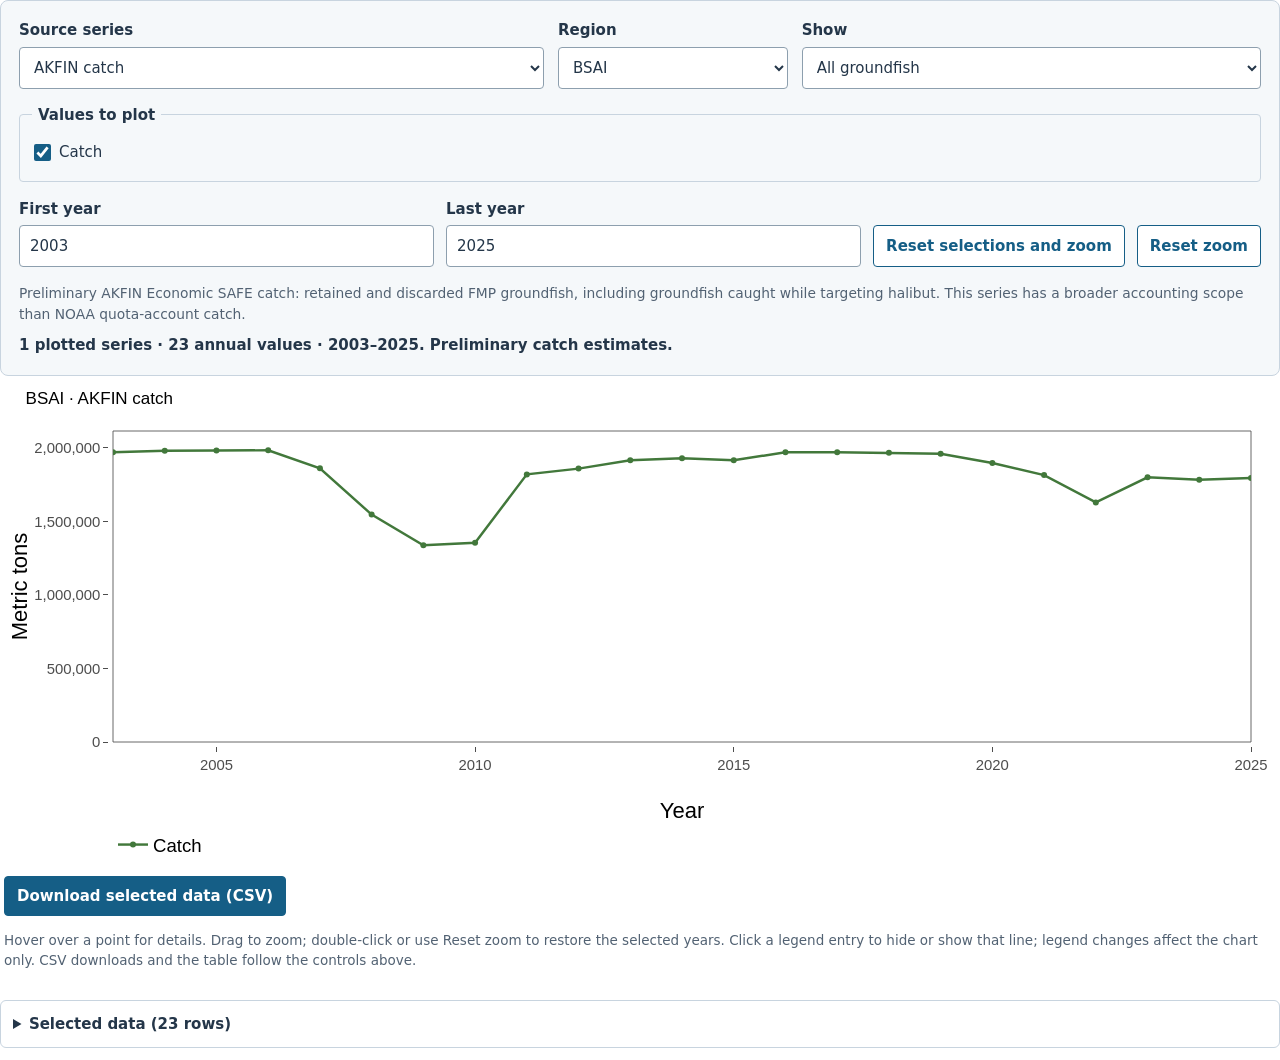
